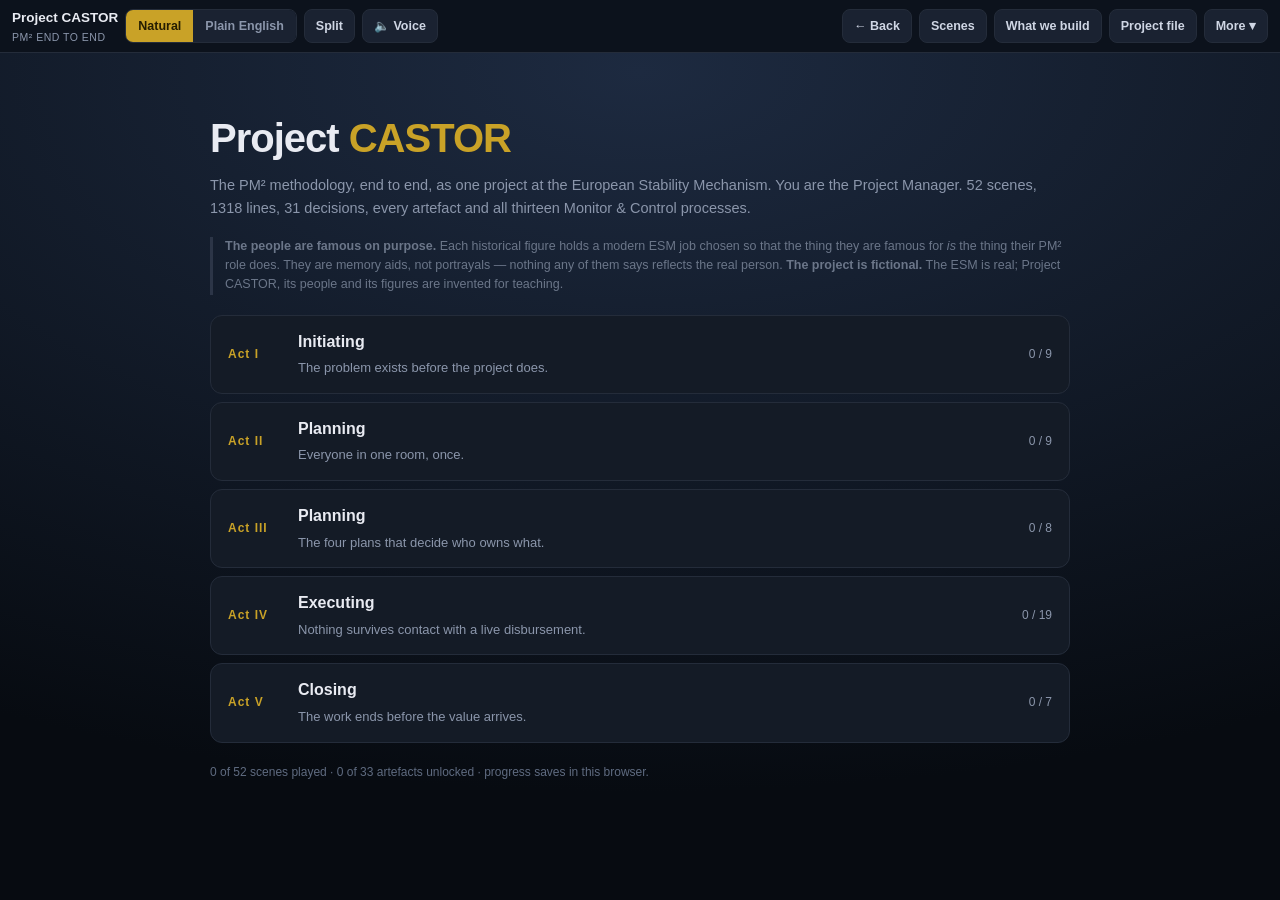
==== play/06_Project_CASTOR_EN.html @ a4027dda "PM² by playing it — two playable case studies, 33 artefacts, 550 questions, 8h of voice" ====
<!DOCTYPE html>
<html lang="en">
<head>
<meta charset="utf-8">
<meta name="viewport" content="width=device-width,initial-scale=1">
<title>Project CASTOR — PM² end to end</title>
<style>:root{--ink:#e9ebf2;--mut:#8b96ab;--line:#242c3a;--gold:#c9a227;--navy:#0c121c;--panel:#141b27;
--ok:#3fae76;--bad:#e0705f;--warn:#e0b44a;--blue:#5b8fc9}
*{box-sizing:border-box}
html,body{height:100%}
body{margin:0;background:#080c13;color:var(--ink);
font:16px/1.6 -apple-system,BlinkMacSystemFont,"Segoe UI",Inter,Helvetica,Arial,sans-serif;overflow:hidden}
button{font:inherit}
#app{height:100vh;display:flex;flex-direction:column}
.top{display:flex;align-items:center;gap:7px;padding:7px 12px;background:var(--navy);
border-bottom:1px solid var(--line);flex:0 0 auto;z-index:60;flex-wrap:nowrap;position:relative}
.top .ttl{font-size:13.5px;font-weight:700;min-width:0;flex:0 1 auto;overflow:hidden;white-space:nowrap;text-overflow:ellipsis}
.top .ttl span{display:block;font-size:10.5px;font-weight:400;color:var(--mut);letter-spacing:.5px;text-transform:uppercase;overflow:hidden;text-overflow:ellipsis}
.top .sp{flex:1}
.tbtn{background:#1a2231;border:1px solid var(--line);color:#cfd6e4;border-radius:8px;padding:6px 11px;
font-size:12.5px;font-weight:600;cursor:pointer;white-space:nowrap;flex:0 0 auto}
.tbtn:hover{background:#232d3f;border-color:#3a4557}
.tbtn.acc{background:var(--gold);border-color:var(--gold);color:#241d02}
.tbtn:disabled{opacity:.35;cursor:default}
.seg{display:flex;border:1px solid var(--line);border-radius:8px;overflow:hidden}
.seg button{background:#1a2231;border:0;color:var(--mut);padding:6px 12px;font-size:12.5px;font-weight:700;cursor:pointer}
.seg button.on{background:var(--gold);color:#241d02}
.prog{height:3px;background:#1a2231;flex:0 0 auto}
.prog i{display:block;height:100%;background:linear-gradient(90deg,#3a6ea5,var(--gold));transition:width .3s}
.stage{flex:1;position:relative;overflow:hidden;display:flex;align-items:flex-end;justify-content:center;
padding:52px 12px 26px;background:radial-gradient(125% 95% at 50% 4%,#22304a 0%,#131c2b 52%,#0a0f18 100%);cursor:pointer}
.stage::before{content:"";position:absolute;left:0;right:0;bottom:0;height:22%;
background:linear-gradient(180deg,rgba(120,150,200,.07),rgba(120,150,200,.02));border-top:1px solid rgba(160,190,235,.09)}
.slug{position:absolute;top:12px;left:0;right:0;text-align:center;pointer-events:none}
.slug b{background:rgba(8,12,19,.78);border:1px solid var(--line);border-radius:20px;padding:5px 15px;
font-size:12px;font-weight:600;color:#aeb8ca}
.slug em{display:block;margin-top:6px;font-style:normal;font-size:10.5px;color:#6b7689;letter-spacing:.6px;text-transform:uppercase}
.actors{position:relative;z-index:2;display:flex;align-items:flex-end;justify-content:center;gap:6px;flex-wrap:wrap;max-width:1240px}
.actor{width:126px;text-align:center;opacity:.4;filter:grayscale(.7) brightness(.62);
transition:.22s;cursor:pointer;transform:translateY(10px) scale(.9)}
.actor.on{opacity:1;filter:none;transform:translateY(-6px) scale(1)}
.actor svg{width:112px;height:auto;display:block;margin:0 auto}
.actor.on svg{filter:drop-shadow(0 6px 18px rgba(201,162,39,.24))}
.actor .nm{font-size:11.5px;color:#c2cbdb;margin-top:1px;line-height:1.25;text-shadow:0 1px 3px rgba(0,0,0,.85)}
.actor.on .nm{color:#fff;font-weight:700}
.actor .rl{font-size:9.5px;color:#8792a6;text-shadow:0 1px 3px rgba(0,0,0,.85)}
.dlg{flex:0 0 auto;background:linear-gradient(180deg,#131b28,#0b111a);border-top:2px solid var(--gold);
min-height:212px;max-height:64vh;overflow:auto;display:flex;flex-direction:column;cursor:pointer;
box-shadow:0 -18px 40px rgba(0,0,0,.5)}
.dwrap{max-width:1020px;margin:0 auto;width:100%;padding:15px 22px 16px;flex:1;display:flex;flex-direction:column}
.spk{font-size:12.5px;font-weight:800;letter-spacing:.6px;text-transform:uppercase;color:var(--gold);margin-bottom:6px}
.spk small{font-weight:500;letter-spacing:.3px;text-transform:none;color:#7b8699;margin-left:9px;font-size:11.5px}
.txt{font-size:17.5px;line-height:1.62;flex:1}
.txt.narr{color:#a9b3c4;font-style:italic;font-size:16.5px}
.txt.pl{font-size:18px;color:#dfe6f2}
.gl{border-bottom:1.5px dotted var(--warn);cursor:help;color:#f0dfa8}
.gl:hover{background:rgba(224,180,74,.14)}
.foot{display:flex;gap:8px;align-items:center;margin-top:10px;flex-wrap:wrap}
.refchip{background:#16233a;border:1px solid #2b3d5c;color:#9fc0e8;border-radius:20px;padding:3px 11px;
font-size:11.5px;cursor:pointer;font-weight:600}
.refchip:hover{background:#1c2c47;border-color:var(--blue)}
.refbox{border-left:3px solid var(--blue);background:#131c2b;border-radius:0 8px 8px 0;padding:9px 13px;
font-size:13.5px;color:#c3d4e8;margin-top:9px}
.refbox u{text-decoration:none;display:block;font-size:10.5px;text-transform:uppercase;letter-spacing:.7px;color:#6b8cb5;margin-bottom:3px;font-weight:700}
.hint{font-size:11px;color:#5f6b80;margin-left:auto;letter-spacing:.4px}
.choice{max-width:1020px;margin:0 auto;width:100%;padding:2px 22px 16px}
.choice p.q{margin:0 0 10px;font-size:12.5px;color:var(--warn);letter-spacing:.4px;text-transform:uppercase;font-weight:700}
.copt{display:block;width:100%;text-align:left;background:#1a2130;border:1px solid #2c3547;color:var(--ink);
border-radius:10px;padding:11px 15px;margin:7px 0;cursor:pointer;font-size:15px;line-height:1.45}
.copt:hover{background:#212a3c;border-color:var(--gold)}
.copt b{color:var(--gold);margin-right:9px}
.copt.good{border-color:var(--ok);background:#15291f}
.copt.bad{border-color:var(--bad);background:#2a1815}
.verdict{max-width:1020px;margin:0 auto;width:100%;padding:0 22px 16px}
.verdict .v{border-left:4px solid var(--gold);background:#181f2c;border-radius:0 10px 10px 0;padding:12px 16px;font-size:14.5px}
.verdict .v b{color:var(--gold)}
.verdict .v.ok{border-left-color:var(--ok)}.verdict .v.ok b{color:var(--ok)}
.verdict .v.no{border-left-color:var(--bad)}.verdict .v.no b{color:var(--bad)}
.note{border-left:4px solid var(--blue);background:#141d2b;border-radius:0 10px 10px 0;padding:13px 17px;font-size:14.5px;margin:12px 0}
.note u{text-decoration:none;display:block;font-size:10.5px;text-transform:uppercase;letter-spacing:.7px;color:#6b8cb5;margin-bottom:5px;font-weight:700}
.pillrow{display:flex;gap:6px;flex-wrap:wrap;margin-top:10px}
.pill{background:#1a2231;border:1px solid var(--line);border-radius:20px;padding:3px 11px;font-size:11.5px;color:#9fb3d4}
.ov{position:fixed;inset:0;background:rgba(4,7,12,.9);z-index:60;display:none;overflow:auto;padding:30px 16px}
.ov.on{display:block}
.sheet{max-width:1000px;margin:0 auto;background:#111823;border:1px solid var(--line);border-radius:14px;padding:24px 28px}
.sheet h2{margin:0 0 4px;font-size:20px}
.sheet h3{margin:22px 0 8px;font-size:13px;text-transform:uppercase;letter-spacing:.7px;color:var(--mut);border-bottom:1px solid var(--line);padding-bottom:6px}
.sheet .sub{color:var(--mut);font-size:13px;margin:0 0 16px}
.x{position:fixed;top:16px;right:20px;background:#1a2231;border:1px solid var(--line);color:#cfd6e4;
border-radius:8px;padding:7px 13px;cursor:pointer;font-size:13px;z-index:61}
.cardg{display:grid;grid-template-columns:repeat(auto-fill,minmax(228px,1fr));gap:11px}
.acard{background:#161d2a;border:1px solid var(--line);border-radius:11px;padding:12px 14px;cursor:pointer;text-align:left;color:inherit}
.acard:hover{border-color:var(--gold)}
.acard.lock{opacity:.28;cursor:default}
.acard b{display:block;font-size:13.5px}.acard span{font-size:11.5px;color:var(--mut)}
.acard .ar{margin-top:6px;font-size:11px;color:#8fa0bd}
.ccard{display:flex;gap:10px;align-items:center;background:#161d2a;border:1px solid var(--line);border-radius:11px;padding:9px 11px;cursor:pointer;text-align:left;color:inherit}
.ccard:hover{border-color:var(--gold)}
.ccard svg{width:52px;flex:0 0 auto}
.ccard b{display:block;font-size:13px}.ccard span{font-size:11px;color:var(--mut)}
.excerpt{border:1px solid var(--line);border-radius:10px;overflow:hidden;margin-top:14px;background:#0e141e}
.excerpt .eh{background:#1a2130;padding:9px 14px;font-size:12.5px;font-weight:700;border-bottom:1px solid var(--line)}
table{width:100%;border-collapse:collapse;font-size:13.5px}
td,th{padding:7px 12px;border-bottom:1px solid #1c2331;text-align:left;vertical-align:top}
th{background:#182031;color:var(--mut);font-size:11px;text-transform:uppercase;letter-spacing:.5px}
.excerpt td:first-child{color:#9fb3d4;font-weight:600;white-space:nowrap;width:1%}
tr.hdr td{background:#182031;color:var(--mut);font-size:11px;text-transform:uppercase;letter-spacing:.5px;font-weight:700;white-space:normal}
.who{display:flex;gap:18px;align-items:flex-start;margin-bottom:14px}
.who svg{width:120px;flex:0 0 auto}
.who h3{margin:0;font-size:20px;border:0;padding:0;text-transform:none;letter-spacing:0;color:var(--ink)}
.who .r{color:var(--gold);font-size:13.5px;font-weight:700;margin:2px 0}
.who .l{color:var(--mut);font-size:12.5px}
.stg{display:grid;grid-template-columns:repeat(auto-fit,minmax(215px,1fr));gap:10px;margin-top:6px}
.stg div{background:#161d2a;border:1px solid var(--line);border-radius:10px;padding:10px 13px;font-size:13.5px}
.stg u{text-decoration:none;display:block;font-size:10px;text-transform:uppercase;letter-spacing:.6px;color:var(--mut);margin-bottom:4px;font-weight:700}
.mapg h4{margin:20px 0 8px;font-size:12px;text-transform:uppercase;letter-spacing:.7px;color:var(--mut)}
.mrow{display:flex;align-items:center;gap:10px;padding:6px 0;border-bottom:1px solid #1a2130;font-size:14px}
.mrow i{width:9px;height:9px;border-radius:50%;background:#2c3547;flex:0 0 auto}
.mrow.done i{background:var(--ok)}.mrow.done{color:#cfe6da}
.mrow span{margin-left:auto;font-size:11.5px;color:var(--mut)}
.menu{position:absolute;inset:0;display:none;align-items:center;justify-content:center;z-index:50;
background:radial-gradient(110% 80% at 50% 8%,#1d2a40,#070b11);overflow:auto;padding:28px 16px}
.menu.on{display:flex}
.mbox{max-width:860px;width:100%}
.mbox h1{font-size:40px;margin:0 0 4px;letter-spacing:-1px}
.mbox h1 em{font-style:normal;color:var(--gold)}
.mbox .tag{color:var(--mut);font-size:14.5px;margin:0 0 6px}
.mbox .disc{font-size:12.5px;color:#6b7689;border-left:3px solid #2c3547;padding-left:12px;margin:16px 0 20px;line-height:1.55}
.actbtn{display:flex;align-items:center;gap:14px;width:100%;text-align:left;background:#141b26;
border:1px solid var(--line);border-radius:12px;padding:13px 17px;margin:8px 0;cursor:pointer;color:inherit}
.actbtn:hover{border-color:var(--gold);background:#1a2231}
.actbtn u{text-decoration:none;font-size:12px;font-weight:800;color:var(--gold);letter-spacing:1px;width:56px;flex:0 0 auto}
.actbtn b{display:block;font-size:16px}.actbtn span{font-size:13px;color:var(--mut)}
.actbtn .pc{margin-left:auto;font-size:12px;color:var(--mut);white-space:nowrap}
.toast{position:fixed;bottom:18px;left:50%;transform:translateX(-50%);background:var(--gold);color:#241d02;
padding:9px 20px;border-radius:24px;font-size:13.5px;font-weight:700;z-index:70;opacity:0;transition:.3s;pointer-events:none}
.toast.on{opacity:1}
.srch{width:100%;max-width:420px;font:inherit;padding:8px 12px;border:1px solid var(--line);border-radius:9px;background:#0e141e;color:var(--ink)}
.gitem{border-bottom:1px solid #1a2130;padding:9px 0}
.gitem b{color:#e6c86a;font-size:14.5px}
.gitem .cat{font-size:10.5px;text-transform:uppercase;letter-spacing:.6px;color:var(--mut);margin-left:8px}
.gitem p{margin:3px 0 0;font-size:14px}
.gitem .more{color:var(--mut);font-size:13px;margin-top:2px}
.exp h4{margin:18px 0 6px;font-size:15.5px;color:#dbe6f5}
.exp p{margin:6px 0;font-size:14.8px;line-height:1.65}
.exp .lede{color:var(--gold);font-size:15px;font-style:italic;margin-bottom:10px}
.stepn{display:flex;gap:12px;padding:8px 0;border-bottom:1px solid #1a2130;font-size:14.5px}
.stepn i{flex:0 0 26px;height:26px;border-radius:50%;background:#1d2a3f;color:#9fc0e8;font-style:normal;
font-size:12px;font-weight:700;display:flex;align-items:center;justify-content:center}
.stepn b{display:block;font-size:14px;color:#dbe6f5}
.jump{display:grid;grid-template-columns:repeat(auto-fill,minmax(250px,1fr));gap:7px}
.jump button{text-align:left;background:#161d2a;border:1px solid var(--line);color:inherit;border-radius:9px;padding:8px 11px;cursor:pointer;font-size:12.5px}
.jump button:hover{border-color:var(--gold)}
.jump button.done{border-left:3px solid var(--ok)}
.jump button.cur{background:#20293a;border-color:var(--gold)}
.jump button i{font-style:normal;color:var(--mut);font-size:11px;margin-right:6px}
@media(max-width:820px){.actor{width:82px}.actor svg{width:72px}.txt{font-size:15.5px}.mbox h1{font-size:29px}
 .top .ttl{min-width:0}.stage{padding:44px 8px 14px}}
/* ---- split view + artefact pane ---- */
#shell{flex:1;display:flex;min-height:0}
#main{flex:1;display:flex;flex-direction:column;min-height:0}
#artpane{width:0;flex:0 0 auto;overflow:hidden;background:#0d131d;transition:width .18s}
#app.split #artpane{width:min(46vw,600px);overflow:auto;border-left:1px solid var(--line)}
@media(max-width:900px){#app.split #shell{flex-direction:column}#app.split #artpane{width:100%;max-height:44vh;border-left:0;border-top:1px solid var(--line)}}
.apwrap{padding:16px 18px 40px}
.aphead{position:sticky;top:0;background:#0d131d;padding:2px 0 10px;border-bottom:1px solid var(--line);margin-bottom:12px;z-index:3}
.aphead b{display:block;font-size:15.5px}
.aphead span{font-size:11.5px;color:var(--mut)}
.apsec{margin-bottom:11px;border-left:3px solid #2b3d5c;padding-left:11px;border-radius:2px}
.apsec.meta2{border-left-color:#28303f;opacity:.6}
.apsec h5{margin:0 0 5px;font-size:12.5px;color:#cdd8e8}
.apchips{display:flex;flex-wrap:wrap;gap:4px}
.apchip{background:#141c28;border:1px solid #232d3d;border-radius:13px;padding:2px 9px;font-size:10.8px;color:#93a3bb}
.apft{width:100%;border-collapse:collapse;font-size:12.5px;margin-top:4px}
.apft td{padding:6px 9px;border-bottom:1px solid #1a2130;vertical-align:top}
.apft td.f{color:#9fb3d4;font-weight:600;width:32%}
.apft td.v{color:#c9d3e2}
.fhit{outline:2px solid var(--gold);outline-offset:3px;border-radius:6px;
 background:rgba(201,162,39,.13);animation:pulse .5s ease-out}
@keyframes pulse{from{background:rgba(201,162,39,.32)}to{background:rgba(201,162,39,.13)}}
.apnote{font-size:11.5px;color:var(--mut);margin:10px 0 6px;text-transform:uppercase;letter-spacing:.6px;font-weight:700}
#refs{margin-top:2px}
.refchip.open{background:var(--gold);border-color:var(--gold);color:#241d02}
/* ---- voice ---- */
.vrow{display:grid;grid-template-columns:150px 1fr 92px 92px 62px;gap:9px;align-items:center;
 padding:8px 0;border-bottom:1px solid #1a2130}
.vrow b{font-size:13px}
.vrow b span{display:block;font-weight:400;font-size:10.5px;color:var(--mut)}
.vrow select{width:100%;font:inherit;font-size:12.5px;padding:6px 8px;border:1px solid var(--line);
 border-radius:7px;background:#0e141e;color:var(--ink)}
.vrow input[type=range]{width:100%;accent-color:var(--gold)}
.vrow .lab{font-size:10px;color:var(--mut);text-transform:uppercase;letter-spacing:.5px}
.vhead{display:grid;grid-template-columns:150px 1fr 92px 92px 62px;gap:9px;padding:0 0 6px;
 font-size:10px;text-transform:uppercase;letter-spacing:.6px;color:var(--mut);font-weight:700;
 border-bottom:1px solid var(--line)}
.vtest{background:#1a2231;border:1px solid var(--line);color:#cfd6e4;border-radius:7px;
 padding:5px 9px;font-size:11.5px;cursor:pointer}
.vtest:hover{border-color:var(--gold)}
.vopts{display:flex;gap:16px;flex-wrap:wrap;align-items:center;margin:2px 0 18px}
.vopts label{display:flex;gap:7px;align-items:center;font-size:13.5px}
.vopts input[type=checkbox]{width:17px;height:17px;accent-color:var(--gold)}
.vopts .sl{display:flex;gap:8px;align-items:center;font-size:12.5px;color:var(--mut)}
.vopts .sl input{width:120px;accent-color:var(--gold)}
.spk.speaking::after{content:"";display:inline-block;width:7px;height:7px;border-radius:50%;
 background:var(--gold);margin-left:9px;animation:blip .7s infinite alternate;vertical-align:middle}
@keyframes blip{from{opacity:.25}to{opacity:1}}
#bVoiceTgl.on{background:var(--gold);border-color:var(--gold);color:#241d02}
.diag{background:#141d2b;border:1px solid var(--line);border-left:3px solid var(--blue);
 border-radius:0 9px 9px 0;padding:11px 14px;margin:0 0 14px;font-size:13.5px;line-height:1.7}
.diag b:first-child{display:block;font-size:10.5px;text-transform:uppercase;letter-spacing:.6px;
 color:#6b8cb5;margin-bottom:5px}
#bVoiceTgl.warnbadge{background:var(--warn);border-color:var(--warn);color:#2a2003}
.srcpick{display:grid;grid-template-columns:1fr 1fr;gap:10px}
.srcbtn{text-align:left;background:#141b26;border:2px solid var(--line);color:var(--ink);
 border-radius:11px;padding:12px 14px;cursor:pointer}
.srcbtn:hover{border-color:var(--gold)}
.srcbtn b{display:block;font-size:14.5px;margin-bottom:3px}
.srcbtn span{font-size:12px;color:var(--mut);line-height:1.45;display:block}
.srcbtn.on{border-color:var(--gold);background:#241f10}
.srcbtn.on b{color:var(--gold)}
@media(max-width:700px){.srcpick{grid-template-columns:1fr}}

/* ================= status strip ================= */
.strip{display:flex;align-items:center;gap:0;background:#0a1017;border-bottom:1px solid var(--line);
padding:0 12px;flex:0 0 auto;overflow-x:auto;font-size:11.5px;white-space:nowrap;scrollbar-width:none}
.strip::-webkit-scrollbar{display:none}
.strip b{display:inline-block;padding:5px 12px 5px 0;color:#93a3bb;font-weight:600}
.strip b u{text-decoration:none;color:#5d6b81;font-weight:700;letter-spacing:.6px;text-transform:uppercase;
font-size:9.5px;display:block;line-height:1.1;margin-bottom:1px}
.strip b i{font-style:normal;color:#dce4f0}
.strip .sd{width:1px;height:22px;background:#1d2634;margin-right:12px;flex:0 0 auto}
.strip .fbtn{margin-left:auto;background:#16233a;border:1px solid #2b3d5c;color:#9fc0e8;border-radius:7px;
padding:3px 10px;font-size:11.5px;font-weight:700;cursor:pointer;flex:0 0 auto}
.strip .fbtn:hover{background:#1c2c47}
.subttl{color:#7f8ca1;font-size:12px;padding:4px 14px 6px;background:#0a1017;border-bottom:1px solid var(--line);
line-height:1.45;flex:0 0 auto}
.subttl em{font-style:normal;color:#c9a227;font-weight:700}

/* ================= number chips ================= */
.nm{border-bottom:1.5px solid rgba(91,143,201,.55);cursor:pointer;color:#bcd6f5;
background:rgba(91,143,201,.10);border-radius:3px;padding:0 2px;margin:0 -1px}
.nm:hover{background:rgba(91,143,201,.26);color:#e6f0ff}
.nm::after{content:"?";font-size:.62em;vertical-align:super;color:#6f97c8;margin-left:1px;font-weight:700}
.numsheet .nk{display:flex;gap:12px;align-items:baseline;margin-bottom:10px;flex-wrap:wrap}
.numsheet .nv{font-size:26px;font-weight:800;color:var(--gold);letter-spacing:-.4px}
.numsheet .nt{font-size:11px;text-transform:uppercase;letter-spacing:.8px;color:#6b7c95;
border:1px solid #26324a;border-radius:20px;padding:2px 10px}
.numsheet .nq{color:#93a3bb;font-size:13px;margin:0 0 4px}
.numsheet .nq i{font-style:normal;color:#e6d79a}

/* ================= footer chips ================= */
.fchip{background:#131c2b;border:1px solid #26324a;color:#9db3d0;border-radius:20px;padding:3px 11px;
font-size:11.5px;font-weight:700;cursor:pointer;margin-right:6px}
.fchip:hover{background:#1b2740;border-color:var(--blue);color:#cfe0f6}
.fchip.on{background:var(--blue);border-color:var(--blue);color:#08111d}
.refbox{position:relative}
.refbox .rx{position:absolute;top:6px;right:8px;background:transparent;border:0;color:#5d6b81;
cursor:pointer;font-size:15px;line-height:1;padding:2px 5px;border-radius:5px}
.refbox .rx:hover{background:#1d2836;color:#cfd6e4}
.rtab{width:100%;border-collapse:collapse;margin-top:6px;font-size:12px}
.rtab th{background:#101928;color:#7f92ae;font-size:10.5px;letter-spacing:.4px;text-transform:none;
padding:4px 5px;border:1px solid #1d2634;font-weight:700}
.rtab td{padding:5px;border:1px solid #1d2634;text-align:center;font-weight:800;font-size:13.5px;color:#8b96ab}
.rtab td.R{background:rgba(63,174,118,.18);color:#7fd0a5}
.rtab td.A{background:rgba(201,162,39,.20);color:#e6c85e}
.rtab td.S{color:#9db3d0}.rtab td.C{color:#a99ad0}.rtab td.I{color:#6b7686}
.rleg{display:flex;flex-wrap:wrap;gap:5px;margin-top:7px}
.rleg span{font-size:10.5px;color:#8b96ab;background:#111a28;border:1px solid #1d2634;border-radius:12px;padding:2px 8px}
.rleg span b{color:#cfd6e4}

/* ================= split pane tabs ================= */
.aptabs{position:sticky;top:0;z-index:5;display:flex;gap:5px;padding:8px 12px;background:#0b1119;
border-bottom:1px solid var(--line)}
.aptabs button{flex:1;background:#141c28;border:1px solid #212b3b;color:#8b96ab;border-radius:7px;
padding:5px 6px;font-size:11.5px;font-weight:700;cursor:pointer;white-space:nowrap;overflow:hidden;text-overflow:ellipsis}
.aptabs button.on{background:#1d2c46;border-color:var(--blue);color:#cfe0f6}
.aptabs button:disabled{opacity:.33;cursor:default}
.appick{display:flex;flex-wrap:wrap;gap:5px;padding:8px 12px 2px}
.appick button{background:#131b27;border:1px solid #202a39;color:#93a3bb;border-radius:14px;
padding:3px 10px;font-size:11px;font-weight:600;cursor:pointer}
.appick button.on{background:var(--gold);border-color:var(--gold);color:#241d02}

/* ================= props ================= */
.pw{padding:12px 14px 34px}
.ph{margin:0 0 2px;font-size:16px;font-weight:800;color:#e9ebf2}
.psub{margin:0 0 12px;font-size:12px;color:#7f8ca1;line-height:1.45}
.paper{background:#f4f1e8;color:#1a1c22;border-radius:5px;padding:14px 16px;box-shadow:0 6px 20px rgba(0,0,0,.45);
font:13.5px/1.55 "Iowan Old Style",Georgia,serif}
.paper .phd{font-weight:800;font-size:13px;border-bottom:1.5px solid #b9b2a0;padding-bottom:6px;margin-bottom:9px;
letter-spacing:.3px;display:flex;justify-content:space-between;gap:10px;align-items:baseline}
.paper .phd em{font-style:normal;font-size:10.5px;color:#6d685c;font-weight:600;text-transform:uppercase;letter-spacing:.6px}
.pli{display:flex;gap:9px;padding:5px 6px;border-radius:4px;align-items:flex-start}
.pli i{font-style:normal;font-weight:800;color:#8a7f63;min-width:19px;text-align:right;flex:0 0 auto;font-size:12.5px}
.pli .pt{flex:1}
.pli .pd{display:block;font-size:11.5px;color:#59544a;font-family:-apple-system,BlinkMacSystemFont,"Segoe UI",sans-serif;
line-height:1.4;margin-top:2px}
.pli.hi{background:#fdf0b8;box-shadow:0 0 0 2px #c9a227}
.pli.hi i{color:#8a6d0a}
.pli.warn{background:#f7e6e0}
.pli.warn i{color:#a4573f}
.pli.hand{font-family:"Bradley Hand","Segoe Script",cursive;color:#33507a}
.pstamp{position:absolute;top:10px;right:12px;border:2.5px solid #4a7d55;color:#4a7d55;border-radius:5px;
padding:3px 10px;font-size:11px;font-weight:800;letter-spacing:1.2px;transform:rotate(-7deg);opacity:.82}
.pdoc{position:relative}
.pdoc .pfl{display:flex;gap:10px;padding:3px 0;border-bottom:1px dotted #cbc4b2;font-size:12.5px}
.pdoc .pfl b{min-width:34%;color:#4a463c;font-weight:700}
.pdoc .pbody h6{margin:11px 0 3px;font-size:12.5px;font-weight:800;color:#2b2d34}
.pdoc .pbody p{margin:0 0 6px;font-size:12.5px;color:#3b3d45}
.psign{display:flex;gap:10px;flex-wrap:wrap;margin-top:14px;padding-top:10px;border-top:1.5px solid #b9b2a0}
.psign div{flex:1;min-width:120px;border-bottom:1px solid #4a463c;padding-bottom:2px}
.psign u{text-decoration:none;display:block;font-size:9.5px;text-transform:uppercase;letter-spacing:.6px;color:#6d685c;font-weight:700}
.psign b{font-family:"Bradley Hand","Segoe Script",cursive;font-size:16px;color:#1e3a5f;font-weight:400}
.psign em{font-style:normal;display:block;font-size:10px;color:#6d685c}

/* spreadsheet */
.xl{background:#fbfbfa;color:#1a1c22;border-radius:5px;overflow:hidden;box-shadow:0 6px 20px rgba(0,0,0,.45);
font:12px/1.4 -apple-system,BlinkMacSystemFont,"Segoe UI",sans-serif}
.xl .xlh{background:#1e6c41;color:#fff;font-size:11.5px;font-weight:700;padding:6px 10px;
overflow:hidden;text-overflow:ellipsis;white-space:nowrap}
.xl table{width:100%;border-collapse:collapse}
.xl th{background:#eceff1;color:#4a5058;font-weight:700;font-size:10.5px;padding:4px 6px;
border:1px solid #d3d8dd;text-align:left;white-space:nowrap}
.xl td{padding:4px 6px;border:1px solid #e2e6ea;color:#22252b;font-size:11.5px;vertical-align:top}
.xl tr:nth-child(even) td{background:#f6f8f9}
.xltabs{display:flex;gap:2px;background:#e3e7ea;padding:4px 5px 0;overflow-x:auto;border-top:1px solid #cfd5da}
.xltabs button{background:#cfd6dc;border:1px solid #b9c1c8;border-bottom:0;color:#3d434a;font-size:10.5px;
font-weight:700;padding:3px 9px;border-radius:4px 4px 0 0;cursor:pointer;white-space:nowrap}
.xltabs button.on{background:#fff;color:#1e6c41;box-shadow:0 -2px 0 #1e6c41 inset}
.xltabs button.hi{background:#fdf0b8;color:#8a6d0a;box-shadow:0 0 0 2px #c9a227}
.xlx{background:#f0eee6;border-top:1px solid #d8d3c6;padding:5px 9px;font:11px/1.5 ui-monospace,Menlo,monospace;color:#5a5346}
.xlx b{color:#8a4b2a}

/* grid */
.gwrap{overflow-x:auto}
.gtab{border-collapse:collapse;margin-top:4px}
.gtab th{background:#101928;color:#7f92ae;font-size:10px;padding:5px 6px;border:1px solid #1d2634;
font-weight:700;white-space:nowrap}
.gtab th.yh{text-align:right}
.gtab td{border:1px solid #1d2634;min-width:74px;height:46px;vertical-align:middle;padding:3px;
background:#0e1520;text-align:center}
.gcell{display:inline-block;border-radius:6px;padding:3px 8px;font-size:11.5px;font-weight:800;cursor:help}
.gcell.warn{background:rgba(224,180,74,.22);color:#e6c85e;border:1px solid rgba(224,180,74,.5)}
.gcell.hi{background:var(--gold);color:#241d02}
.gcell.ok{background:rgba(63,174,118,.2);color:#7fd0a5;border:1px solid rgba(63,174,118,.45)}
.gcell.new{background:rgba(91,143,201,.22);color:#bcd6f5;border:1px solid rgba(91,143,201,.5)}
.gband{display:flex;flex-wrap:wrap;gap:6px;margin-top:9px}
.gband span{font-size:11px;padding:3px 10px;border-radius:14px;border:1px solid #26324a;color:#93a3bb}
.gband span.ok{border-color:rgba(63,174,118,.5);color:#7fd0a5}
.gband span.warn{border-color:rgba(224,180,74,.5);color:#e6c85e}
.gband span.bad{border-color:rgba(224,112,95,.55);color:#e8907f}

/* chart */
.chw{background:#0d1420;border:1px solid #1d2634;border-radius:8px;padding:12px 12px 8px;margin-top:4px}
.chw svg{width:100%;height:auto;display:block}
.chleg{display:flex;flex-wrap:wrap;gap:11px;margin-top:8px;font-size:11px;color:#93a3bb}
.chleg i{display:inline-block;width:16px;height:3px;border-radius:2px;margin-right:5px;vertical-align:middle}

/* board */
.bd{display:flex;gap:9px;overflow-x:auto;padding-bottom:6px;margin-top:4px}
.bdc{flex:0 0 auto;width:186px;background:#0e1520;border:1px solid #1d2634;border-radius:9px;padding:8px}
.bdc>h6{margin:0 0 7px;font-size:10.5px;text-transform:uppercase;letter-spacing:.7px;color:#7f92ae;font-weight:800}
.card{background:#fdf6c9;color:#2c2a1c;border-radius:5px;padding:7px 8px;margin-bottom:6px;
box-shadow:0 2px 6px rgba(0,0,0,.4);font-size:11.5px;line-height:1.35;transform:rotate(-.5deg)}
.card:nth-child(even){transform:rotate(.6deg);background:#e8f3d0}
.card b{display:block;font-size:11.8px;font-weight:800;margin-bottom:2px}
.card em{font-style:normal;font-size:10.5px;color:#5d5a44;display:block;margin-top:3px}
.card.hi{box-shadow:0 0 0 2.5px #c9a227,0 2px 6px rgba(0,0,0,.4)}
.card.warn{background:#f6d9cf}
.card.ok{background:#cfe9d6}

/* ================= solution diagrams ================= */
.dg{margin-top:4px}
.band{border:1px solid #1d2634;border-radius:10px;background:#0e1520;padding:9px 10px;margin-bottom:0}
.band>h6{margin:0 0 7px;font-size:10.5px;text-transform:uppercase;letter-spacing:.8px;color:#7f92ae;font-weight:800}
.bnodes{display:flex;flex-wrap:wrap;gap:7px}
.nd{flex:1 1 154px;min-width:140px;background:#131c2b;border:1px solid #26324a;border-radius:8px;
padding:7px 9px;font-size:12px;line-height:1.38;position:relative}
.nd b{display:block;font-size:12.2px;color:#dfe6f2;margin-bottom:2px;padding-right:40px}
.nd span{color:#8b96ab;font-size:11.3px;display:block}
.nd em{position:absolute;top:6px;right:7px;font-style:normal;font-size:8.8px;letter-spacing:.6px;
text-transform:uppercase;color:#5d6b81;background:#0d1420;border:1px solid #202a39;border-radius:9px;padding:1px 6px}
.nd.esm{border-color:rgba(91,143,201,.55);background:rgba(91,143,201,.08)}
.nd.vendor{border-color:rgba(201,162,39,.5);background:rgba(201,162,39,.07)}
.nd.ext{border-color:#2b3242;background:#10141c}
.nd.data{border-color:rgba(140,120,200,.5);background:rgba(140,120,200,.07)}
.nd.warn{border-color:rgba(224,112,95,.55);background:rgba(224,112,95,.08)}
.nd.new{border-color:rgba(63,174,118,.55);background:rgba(63,174,118,.08)}
.nd.hit{outline:2px solid var(--gold);outline-offset:3px}
.arw{text-align:center;color:#33415a;font-size:15px;line-height:1;padding:3px 0}
.legend{display:flex;flex-wrap:wrap;gap:8px;margin:9px 0 11px}
.legend span{font-size:10.8px;color:#93a3bb;display:flex;align-items:center;gap:5px}
.legend i{width:13px;height:13px;border-radius:3px;display:inline-block;border:1px solid #2b3242;
background:#131c2b;flex:0 0 auto}
.legend i.esm{border-color:rgba(91,143,201,.75);background:rgba(91,143,201,.28)}
.legend i.vendor{border-color:rgba(201,162,39,.75);background:rgba(201,162,39,.26)}
.legend i.ext{border-color:#3a4356;background:#10141c}
.legend i.data{border-color:rgba(140,120,200,.75);background:rgba(140,120,200,.26)}
.legend i.warn{border-color:rgba(224,112,95,.75);background:rgba(224,112,95,.26)}
.legend i.new{border-color:rgba(63,174,118,.75);background:rgba(63,174,118,.26)}
.lane{display:flex;gap:8px;align-items:stretch;margin-bottom:8px}
.lanel{flex:0 0 108px;font-size:10.5px;font-weight:800;color:#7f92ae;text-transform:uppercase;letter-spacing:.6px;
display:flex;align-items:center;border-right:2px solid #1d2634;padding-right:8px;line-height:1.3}
.lanes{flex:1;display:flex;gap:6px;overflow-x:auto;padding-bottom:3px;align-items:stretch}
.stp{flex:0 0 auto;width:158px;background:#131c2b;border:1px solid #26324a;border-radius:8px;padding:7px 9px;
font-size:11.5px;line-height:1.35;position:relative}
.stp b{display:block;font-size:11.8px;color:#dfe6f2;margin-bottom:2px;overflow-wrap:anywhere}
.stp span{color:#8b96ab;font-size:11px;display:block}
.stp u{text-decoration:none;display:block;font-size:9.5px;color:#c9a227;font-weight:700;margin-top:4px;letter-spacing:.4px}
.stp.warn{border-color:rgba(224,112,95,.55);background:rgba(224,112,95,.08)}
.stp.new{border-color:rgba(63,174,118,.55);background:rgba(63,174,118,.08)}
.stp.esm{border-color:rgba(91,143,201,.5)}
.stp.vendor{border-color:rgba(201,162,39,.45)}
.stp.hit{outline:2px solid var(--gold);outline-offset:3px}
.stpa{flex:0 0 auto;align-self:center;color:#33415a;font-size:14px}
.sq{margin-top:4px;overflow-x:auto}
.sqt{border-collapse:collapse;min-width:100%}
.sqt th{font-size:10.5px;color:#9db3d0;background:#101928;border:1px solid #1d2634;padding:6px 8px;font-weight:800;white-space:nowrap}
.sqt td{border:1px solid #1a2130;padding:6px 8px;font-size:11.5px;vertical-align:top;color:#c3cddd}
.sqt td.n{width:26px;text-align:center;color:#5d6b81;font-weight:800}
.sqt td .ff{color:#9db3d0;font-weight:700;font-size:11px;white-space:nowrap}
.sqt td .dd{color:#8b96ab;font-size:11px;display:block;margin-top:2px}
.sqt tr.new td{background:rgba(63,174,118,.07)}
.sqt tr.warn td{background:rgba(224,112,95,.07)}
.ent{background:#131c2b;border:1px solid #26324a;border-radius:9px;padding:9px 10px;margin-bottom:7px}
.ent>b{display:block;font-size:12.5px;color:#dfe6f2;margin-bottom:2px}
.ent>span{color:#8b96ab;font-size:11.5px;display:block;margin-bottom:6px}
.efl{display:flex;gap:8px;font-size:11px;padding:2px 0;border-top:1px solid #1a2130}
.efl b{color:#9db3d0;min-width:38%;font-weight:600}
.efl i{font-style:normal;color:#8b96ab;font-family:ui-monospace,Menlo,monospace;font-size:10.5px}
.rel{font-size:11.5px;color:#93a3bb;padding:4px 0;border-bottom:1px solid #1a2130}
.rel b{color:#cfd6e4}
.tl{margin-top:4px}
.tlr{display:flex;gap:9px;margin-bottom:7px;align-items:stretch}
.tlw{flex:0 0 104px;font-size:10.5px;color:#7f92ae;font-weight:800;display:flex;flex-direction:column;
justify-content:center;border-right:2px solid #1d2634;padding-right:8px}
.tlw em{font-style:normal;color:#5d6b81;font-weight:600;font-size:10px}
.tlb{flex:1;background:#131c2b;border:1px solid #26324a;border-radius:8px;padding:7px 10px}
.tlb.vendor{border-color:rgba(201,162,39,.45)}.tlb.esm{border-color:rgba(91,143,201,.5)}
.tlb.new{border-color:rgba(63,174,118,.5)}.tlb.warn{border-color:rgba(224,112,95,.5)}
.tlb b{display:block;font-size:12.2px;color:#dfe6f2}
.tlb span{color:#8b96ab;font-size:11.3px;display:block;margin:2px 0 4px}
.tlb .chips{display:flex;flex-wrap:wrap;gap:4px}
.tlb .chips i{font-style:normal;font-size:10.5px;background:#0f1724;border:1px solid #202a39;
border-radius:11px;padding:1px 8px;color:#93a3bb}
.tlm{display:flex;gap:9px;align-items:baseline;padding:5px 0 5px 112px;font-size:11.5px;color:#c9a227;font-weight:700}
.tlm span{color:#8b96ab;font-weight:400}
.mx{width:100%;border-collapse:collapse;margin-top:4px;font-size:12px}
.mx th{background:#101928;color:#9db3d0;font-size:10.5px;text-transform:uppercase;letter-spacing:.5px;
padding:6px 8px;border:1px solid #1d2634;text-align:left;font-weight:800}
.mx td{border:1px solid #1a2130;padding:7px 8px;vertical-align:top;color:#c3cddd;line-height:1.4}
.mx td.k{color:#9db3d0;font-weight:700;width:23%}
.mx td.b{background:rgba(224,112,95,.07)}
.mx td.a{background:rgba(63,174,118,.08)}
/* wireframe */
.wf{background:#f6f7f9;color:#1a1c22;border-radius:7px;overflow:hidden;box-shadow:0 8px 26px rgba(0,0,0,.5);
font:12px/1.45 -apple-system,BlinkMacSystemFont,"Segoe UI",sans-serif;margin-top:4px}
.wf .wfb{background:#22314a;color:#dfe6f2;padding:7px 11px;font-size:11.5px;font-weight:700;
display:flex;align-items:center;gap:8px}
.wf .wfb i{width:9px;height:9px;border-radius:50%;background:#e0705f;flex:0 0 auto}
.wf .wfn{display:flex;gap:2px;background:#2c3d5c;padding:0 8px;overflow-x:auto}
.wf .wfn span{color:#a9bdd8;font-size:11px;font-weight:600;padding:6px 10px;white-space:nowrap;border-bottom:2px solid transparent}
.wf .wfn span.on{color:#fff;border-bottom-color:#c9a227;background:rgba(255,255,255,.05)}
.wf .wfc{display:flex;gap:0;align-items:stretch}
.wf .wfs{flex:0 0 132px;min-width:0;background:#eceff3;border-right:1px solid #dadfe6;padding:9px}
.wf .wfs h6{margin:0 0 3px;font-size:9.5px;text-transform:uppercase;letter-spacing:.6px;color:#6b7280;font-weight:800}
.wf .wfs p{margin:0 0 9px;font-size:10.8px;color:#4b5563;line-height:1.35}
.wf .wfm{flex:1;min-width:0;padding:9px;overflow-x:auto}
.wf table{width:100%;border-collapse:collapse}
.wf th{background:#e6eaef;color:#3f4753;font-size:10px;text-transform:uppercase;letter-spacing:.4px;
padding:5px 7px;border-bottom:1.5px solid #cfd6de;text-align:left;white-space:nowrap}
.wf td{padding:5px 7px;border-bottom:1px solid #e6eaef;font-size:11.3px;color:#22252b;white-space:nowrap}
.wf tr:hover td{background:#f0f4f8}
.wfcall{margin-top:9px;display:flex;flex-direction:column;gap:5px}
.wfcall div{display:flex;gap:8px;font-size:11.3px;color:#93a3bb;line-height:1.4}
.wfcall b{flex:0 0 auto;width:19px;height:19px;border-radius:50%;background:var(--gold);color:#241d02;
font-size:11px;font-weight:800;display:flex;align-items:center;justify-content:center}
.dnote{border-left:3px solid #2b3d5c;background:#111926;border-radius:0 8px 8px 0;padding:8px 12px;margin-top:9px}
.dnote u{text-decoration:none;display:block;font-size:10px;text-transform:uppercase;letter-spacing:.7px;
color:#6b8cb5;font-weight:800;margin-bottom:3px}
.dnote p{margin:0;font-size:12.3px;color:#c3cddd;line-height:1.5}
/* facts panel */
.fgrid{display:grid;grid-template-columns:repeat(auto-fit,minmax(196px,1fr));gap:9px;margin:4px 0 16px}
.fcard{background:#111926;border:1px solid #212b3b;border-radius:9px;padding:9px 11px}
.fcard u{text-decoration:none;display:block;font-size:9.8px;text-transform:uppercase;letter-spacing:.7px;
color:#6b7c95;font-weight:800;margin-bottom:2px}
.fcard b{display:block;font-size:19px;color:var(--gold);font-weight:800;letter-spacing:-.3px;line-height:1.2}
.fcard span{display:block;font-size:11.5px;color:#8b96ab;margin-top:4px;line-height:1.4}
.ftl{border-left:2px solid #1d2634;margin:4px 0 14px;padding-left:0}
.ftl div{position:relative;padding:6px 0 6px 20px;font-size:12.5px;color:#c3cddd}
.ftl div::before{content:"";position:absolute;left:-5px;top:12px;width:8px;height:8px;border-radius:50%;
background:#2b3d5c;border:2px solid #0c121c}
.ftl div.gate::before{background:var(--gold)}
.ftl div b{color:#dfe6f2;display:inline-block;min-width:150px;font-weight:700}
.ftl div.gate b{color:var(--gold)}

/* ================= easy close ================= */
.x{width:auto!important;height:auto!important;padding:8px 15px!important;font-size:13.5px!important;
font-weight:700!important;border-radius:9px!important;box-shadow:0 6px 20px rgba(0,0,0,.55);z-index:70}
.x::before{content:"\2715  ";font-weight:400}
.x:hover{background:var(--gold)!important;border-color:var(--gold)!important;color:#241d02!important}
.ovhint{position:fixed;top:60px;right:20px;z-index:65;font-size:11px;color:#6b7686;
background:rgba(10,15,23,.85);border:1px solid var(--line);border-radius:7px;padding:4px 9px;pointer-events:none}
.sheet .closerow{display:flex;justify-content:center;margin-top:22px;padding-top:16px;border-top:1px solid #1c2431}
.sheet .closerow button{background:#1a2231;border:1px solid var(--line);color:#cfd6e4;border-radius:9px;
padding:8px 22px;font-size:13px;font-weight:700;cursor:pointer}
.sheet .closerow button:hover{background:var(--gold);border-color:var(--gold);color:#241d02}
@media(max-width:700px){.ovhint{display:none}}

.pli.now{background:#fdf0b8;box-shadow:0 0 0 3px #c9a227;position:relative}
.pli.now::before{content:"";position:absolute;left:-13px;top:50%;transform:translateY(-50%);
border:6px solid transparent;border-left-color:#c9a227}
.card.now{box-shadow:0 0 0 3px #c9a227,0 2px 6px rgba(0,0,0,.4);transform:rotate(0) scale(1.03)}
.gcell.now{background:var(--gold)!important;color:#241d02!important;box-shadow:0 0 0 3px rgba(201,162,39,.35)}
.xltabs button.now{background:#fff;color:#8a6d0a;box-shadow:0 0 0 3px #c9a227}
.pnow{background:#fdf0b8;box-shadow:0 0 0 7px #fdf0b8;border-radius:3px}
.pli.hi:not(.now){background:#f7f0d6;box-shadow:0 0 0 1.5px #d8c07a}

/* ================= fit: one-row top bar with an overflow menu ================= */
.moremenu{position:absolute;top:100%;right:10px;margin-top:6px;background:#111927;
border:1px solid var(--line);border-radius:11px;padding:7px;display:none;flex-direction:column;gap:5px;
box-shadow:0 14px 40px rgba(0,0,0,.6);z-index:70;min-width:180px}
.moremenu.on{display:flex}
.moremenu .tbtn{width:100%;text-align:left}
@media(max-width:1180px){.hideSm{display:none}}
@media(max-width:820px){.top .ttl span{display:none}.seg button{padding:6px 9px;font-size:12px}}
@media(max-width:640px){.top .ttl{display:none}}

/* strip: never clip the milestone, drop the least useful field first */
.strip{flex-wrap:nowrap}
.strip b{flex:0 0 auto}
.strip b.wide{flex:0 1 auto;min-width:0;overflow:hidden}
.strip b.wide i{display:block;overflow:hidden;text-overflow:ellipsis;white-space:nowrap}
@media(max-width:1100px){.strip .s-where{display:none}.strip .s-where+.sd{display:none}}
@media(max-width:860px){.strip .s-budget{display:none}.strip .s-budget+.sd{display:none}}

/* stage: the location slug is in the flow, so actors can never sit on top of it */
.stage{padding:8px 12px 20px;flex-direction:column;align-items:center;justify-content:flex-end;gap:6px}
.slug{position:static;flex:0 0 auto;order:-1;margin-bottom:auto;padding-top:4px}
.actors{gap:4px;align-items:flex-end}
.actor{width:clamp(74px,9vw,126px);transform:translateY(6px) scale(.92)}
.actor svg{width:100%;height:auto}
.actor .nm{font-size:clamp(9.5px,.86vw,11.5px)}
.actor .rl{font-size:clamp(8px,.72vw,9.5px)}
@media(max-height:820px){.actor{width:clamp(68px,8vw,104px)}}
@media(max-height:680px){.actor{width:clamp(60px,7vw,86px)}.slug em{display:none}}
@media(max-height:560px){.stage{padding-bottom:10px}.actor .rl{display:none}}
.dlg{min-height:0}
@media(max-height:760px){.dlg{min-height:180px}.txt{font-size:16.5px}}
@media(max-height:620px){.dlg{min-height:150px}.txt{font-size:15.5px}.dwrap{padding:11px 18px 12px}}

/* the split pane must be allowed to take its share — #main has to be shrinkable */
#main{min-width:0;flex:1 1 auto;display:flex;flex-direction:column;min-height:0}
#app.split #artpane{width:clamp(340px,44vw,620px);flex:0 0 auto}
#app{overflow-x:hidden}
.aptabs button{min-width:0}

/* ================= portraits: photograph over drawing ================= */
.face{position:relative;display:inline-block;vertical-align:bottom}
.face svg{display:block;width:100%;height:auto}
.face .ph{position:absolute;left:0;top:0;width:100%;aspect-ratio:1/1;height:auto;object-fit:cover;
object-position:50% 30%;border-radius:10px;opacity:0;transition:opacity .25s;
box-shadow:0 4px 14px rgba(0,0,0,.45)}
.face.hasph .ph{opacity:1}
.face.hasph svg{visibility:hidden}
.actor.on .face.hasph .ph{box-shadow:0 6px 20px rgba(201,162,39,.35);outline:2px solid rgba(201,162,39,.55)}
.who .face.hasph .ph{border-radius:12px}
.ccard .face.hasph .ph{border-radius:8px}
</style>
</head>
<body>
<div id="app">
  <div class="top">
    <div class="ttl" id="topTitle">Project CASTOR<span>PM&sup2; end to end</span></div>
    <div class="seg"><button id="segN" class="on">Natural</button><button id="segP">Plain English</button></div>
    <button class="tbtn" id="bSplit">Split</button>
    <button class="tbtn" id="bVoiceTgl">&#128264; Voice</button>
    <div class="sp"></div>
    <button class="tbtn" id="bBack">&larr; Back</button>
    <button class="tbtn" id="bJump">Scenes</button>
    <button class="tbtn hideSm" id="bSol">What we build</button>
    <button class="tbtn hideSm" id="bFacts">Project file</button>
    <button class="tbtn" id="bMore">More &#9662;</button>
    <div class="moremenu" id="moreMenu">
      <button class="tbtn" id="bVoice">Cast voices</button>
      <button class="tbtn" id="bSol2">What we build</button>
      <button class="tbtn" id="bFacts2">Project file</button>
      <button class="tbtn" id="bBg">Background</button>
      <button class="tbtn" id="bMap">Coverage</button>
      <button class="tbtn" id="bCast">Cast</button>
      <button class="tbtn" id="bArt">Artefacts <span id="artN">0</span></button>
      <button class="tbtn" id="bPhoto">Portraits</button>
      <button class="tbtn" id="bMenu">Acts</button>
    </div>
  </div>
  <div class="prog"><i id="progBar" style="width:0"></i></div>
  <div class="strip" id="strip"></div>
  <div class="subttl" id="subttl" style="display:none"></div>
  <div id="shell">
    <div id="main">
      <div class="stage" id="stage"><div class="slug" id="slug"></div><div class="actors" id="actors"></div></div>
      <div class="dlg" id="dlg">
        <div class="dwrap">
          <div class="spk" id="spk"></div><div class="txt" id="txt"></div>
          <div class="foot" id="foot"></div><div id="refs"></div>
        </div>
        <div id="extra"></div>
      </div>
    </div>
    <div id="artpane"><div class="aptabs" id="aptabs"></div><div id="apbody"></div></div>
  </div>
  <div class="menu" id="menu"></div>
</div>
<div class="ov" id="ov"><button class="x" id="ovx">Close</button><div id="ovBody"></div></div>
<div class="toast" id="toast"></div>
<script>
const VTAG="castor";
const VIDX={"castor:s01:0": ["castor_act1", 0.0, 8.28], "castor:s01:1": ["castor_act1", 8.48, 6.36], "castor:s01:2": ["castor_act1", 15.04, 5.28], "castor:s01:3": ["castor_act1", 20.52, 1.4], "castor:s01:4": ["castor_act1", 22.12, 1.66], "castor:s01:5": ["castor_act1", 23.98, 4.52], "castor:s01:6": ["castor_act1", 28.7, 4.0], "castor:s01:7": ["castor_act1", 32.9, 5.6], "castor:s01:8": ["castor_act1", 38.7, 1.28], "castor:s01:9": ["castor_act1", 40.18, 7.76], "castor:s01:10": ["castor_act1", 48.14, 1.28], "castor:s01:11": ["castor_act1", 49.62, 4.1], "castor:s01:12": ["castor_act1", 53.92, 3.68], "castor:s01:13": ["castor_act1", 57.8, 1.4], "castor:s01:14": ["castor_act1", 59.4, 7.24], "castor:s01:15": ["castor_act1", 66.84, 9.06], "castor:s01:16": ["castor_act1", 76.1, 2.04], "castor:s01:17": ["castor_act1", 78.34, 4.26], "castor:s01:18": ["castor_act1", 82.8, 5.02], "castor:s01:19": ["castor_act1", 88.02, 4.88], "castor:s01:20": ["castor_act1", 93.1, 7.94], "castor:s01:21": ["castor_act1", 101.24, 1.1], "castor:s01:22": ["castor_act1", 102.54, 1.88], "castor:s01:23": ["castor_act1", 104.62, 7.04], "castor:s01:24": ["castor_act1", 111.86, 5.1], "castor:s01:25": ["castor_act1", 117.16, 8.24], "castor:s02:0": ["castor_act1", 125.6, 11.08], "castor:s02:1": ["castor_act1", 136.88, 2.94], "castor:s02:2": ["castor_act1", 140.02, 8.46], "castor:s02:3": ["castor_act1", 148.68, 1.32], "castor:s02:4": ["castor_act1", 150.2, 3.22], "castor:s02:5": ["castor_act1", 153.62, 0.54], "castor:s02:6": ["castor_act1", 154.36, 0.4], "castor:s02:7": ["castor_act1", 154.96, 4.88], "castor:s02:8": ["castor_act1", 160.04, 1.24], "castor:s02:9": ["castor_act1", 161.48, 2.1], "castor:s02:10": ["castor_act1", 163.78, 4.4], "castor:s02:11": ["castor_act1", 168.38, 3.82], "castor:s02:12": ["castor_act1", 172.4, 11.56], "castor:s02:13": ["castor_act1", 184.16, 0.46], "castor:s02:14": ["castor_act1", 184.82, 2.04], "castor:s02:15": ["castor_act1", 187.06, 0.6], "castor:s02:16": ["castor_act1", 187.86, 10.42], "castor:s02:17": ["castor_act1", 198.48, 2.06], "castor:s02:18": ["castor_act1", 200.74, 12.36], "castor:s02:19": ["castor_act1", 213.3, 1.62], "castor:s02:20": ["castor_act1", 215.12, 0.66], "castor:s02:21": ["castor_act1", 215.98, 3.18], "castor:s02:22": ["castor_act1", 219.36, 5.54], "castor:s02:23": ["castor_act1", 225.1, 6.12], "castor:s02:24": ["castor_act1", 231.42, 6.66], "castor:s02:25": ["castor_act1", 238.28, 2.82], "castor:s02:c0": ["castor_act1", 241.3, 4.52], "castor:s02:c1": ["castor_act1", 246.02, 5.1], "castor:s02:c2": ["castor_act1", 251.32, 7.02], "castor:s02:c3": ["castor_act1", 258.54, 4.58], "castor:s03:0": ["castor_act1", 263.32, 7.52], "castor:s03:1": ["castor_act1", 271.04, 3.62], "castor:s03:2": ["castor_act1", 274.86, 0.88], "castor:s03:3": ["castor_act1", 275.94, 9.02], "castor:s03:4": ["castor_act1", 285.16, 10.86], "castor:s03:5": ["castor_act1", 296.22, 3.78], "castor:s03:6": ["castor_act1", 300.2, 3.44], "castor:s03:7": ["castor_act1", 303.84, 4.44], "castor:s03:8": ["castor_act1", 308.48, 2.66], "castor:s03:9": ["castor_act1", 311.34, 1.34], "castor:s03:10": ["castor_act1", 312.88, 0.92], "castor:s03:11": ["castor_act1", 314.0, 4.86], "castor:s03:12": ["castor_act1", 319.06, 6.84], "castor:s03:13": ["castor_act1", 326.1, 1.56], "castor:s03:14": ["castor_act1", 327.86, 6.1], "castor:s03:15": ["castor_act1", 334.16, 0.5], "castor:s03:16": ["castor_act1", 334.86, 6.08], "castor:s03:17": ["castor_act1", 341.14, 2.94], "castor:s03:18": ["castor_act1", 344.28, 3.86], "castor:s03:19": ["castor_act1", 348.34, 3.96], "castor:s03:20": ["castor_act1", 352.5, 11.7], "castor:s03:21": ["castor_act1", 364.4, 2.72], "castor:s03:22": ["castor_act1", 367.32, 2.82], "castor:s03:23": ["castor_act1", 370.34, 8.16], "castor:s03:24": ["castor_act1", 378.7, 7.86], "castor:s03:25": ["castor_act1", 386.76, 0.86], "castor:s03:c0": ["castor_act1", 387.82, 8.44], "castor:s03:c1": ["castor_act1", 396.46, 7.32], "castor:s03:c2": ["castor_act1", 403.98, 7.18], "castor:s03:c3": ["castor_act1", 411.36, 7.52], "castor:s04:0": ["castor_act1", 419.08, 12.88], "castor:s04:1": ["castor_act1", 432.16, 4.08], "castor:s04:2": ["castor_act1", 436.44, 11.94], "castor:s04:3": ["castor_act1", 448.58, 1.5], "castor:s04:4": ["castor_act1", 450.28, 1.64], "castor:s04:5": ["castor_act1", 452.12, 3.64], "castor:s04:6": ["castor_act1", 455.96, 6.98], "castor:s04:7": ["castor_act1", 463.14, 8.92], "castor:s04:8": ["castor_act1", 472.26, 8.56], "castor:s04:9": ["castor_act1", 481.02, 3.42], "castor:s04:10": ["castor_act1", 484.64, 3.46], "castor:s04:11": ["castor_act1", 488.3, 3.6], "castor:s04:12": ["castor_act1", 492.1, 1.94], "castor:s04:13": ["castor_act1", 494.24, 5.56], "castor:s04:14": ["castor_act1", 500.0, 2.68], "castor:s04:15": ["castor_act1", 502.88, 2.64], "castor:s04:16": ["castor_act1", 505.72, 4.82], "castor:s04:17": ["castor_act1", 510.74, 4.44], "castor:s04:18": ["castor_act1", 515.38, 1.44], "castor:s04:19": ["castor_act1", 517.02, 2.04], "castor:s04:20": ["castor_act1", 519.26, 6.34], "castor:s04:21": ["castor_act1", 525.8, 1.78], "castor:s04:22": ["castor_act1", 527.78, 3.06], "castor:s04:23": ["castor_act1", 531.04, 9.88], "castor:s04:24": ["castor_act1", 541.12, 4.96], "castor:s05:0": ["castor_act1", 546.28, 7.9], "castor:s05:1": ["castor_act1", 554.38, 6.96], "castor:s05:2": ["castor_act1", 561.54, 5.42], "castor:s05:3": ["castor_act1", 567.16, 4.04], "castor:s05:4": ["castor_act1", 571.4, 2.0], "castor:s05:5": ["castor_act1", 573.6, 1.64], "castor:s05:6": ["castor_act1", 575.44, 6.32], "castor:s05:7": ["castor_act1", 581.96, 1.26], "castor:s05:8": ["castor_act1", 583.42, 0.8], "castor:s05:9": ["castor_act1", 584.42, 3.7], "castor:s05:10": ["castor_act1", 588.32, 0.92], "castor:s05:11": ["castor_act1", 589.44, 7.26], "castor:s05:12": ["castor_act1", 596.9, 5.8], "castor:s05:13": ["castor_act1", 602.9, 1.58], "castor:s05:14": ["castor_act1", 604.68, 1.78], "castor:s05:15": ["castor_act1", 606.66, 10.22], "castor:s05:16": ["castor_act1", 617.08, 3.26], "castor:s05:17": ["castor_act1", 620.54, 0.6], "castor:s05:18": ["castor_act1", 621.34, 13.74], "castor:s05:19": ["castor_act1", 635.28, 0.78], "castor:s05:20": ["castor_act1", 636.26, 7.82], "castor:s05:21": ["castor_act1", 644.28, 2.92], "castor:s05:22": ["castor_act1", 647.4, 3.2], "castor:s05:23": ["castor_act1", 650.8, 5.62], "castor:s05:24": ["castor_act1", 656.62, 1.52], "castor:s05:25": ["castor_act1", 658.34, 6.52], "castor:s05:c0": ["castor_act1", 665.06, 7.28], "castor:s05:c1": ["castor_act1", 672.54, 5.12], "castor:s05:c2": ["castor_act1", 677.86, 9.24], "castor:s05:c3": ["castor_act1", 687.3, 6.22], "castor:s06:0": ["castor_act1", 693.72, 8.78], "castor:s06:1": ["castor_act1", 702.7, 2.96], "castor:s06:2": ["castor_act1", 705.86, 10.52], "castor:s06:3": ["castor_act1", 716.58, 5.6], "castor:s06:4": ["castor_act1", 722.38, 3.76], "castor:s06:5": ["castor_act1", 726.34, 7.28], "castor:s06:6": ["castor_act1", 733.82, 1.94], "castor:s06:7": ["castor_act1", 735.96, 6.62], "castor:s06:8": ["castor_act1", 742.78, 0.9], "castor:s06:9": ["castor_act1", 743.88, 3.18], "castor:s06:10": ["castor_act1", 747.26, 2.52], "castor:s06:11": ["castor_act1", 749.98, 16.3], "castor:s06:12": ["castor_act1", 766.48, 1.88], "castor:s06:13": ["castor_act1", 768.56, 7.42], "castor:s06:14": ["castor_act1", 776.18, 7.76], "castor:s06:15": ["castor_act1", 784.14, 3.52], "castor:s06:16": ["castor_act1", 787.86, 5.88], "castor:s06:17": ["castor_act1", 793.94, 5.3], "castor:s06:18": ["castor_act1", 799.44, 2.0], "castor:s06:19": ["castor_act1", 801.64, 3.92], "castor:s06:20": ["castor_act1", 805.76, 1.76], "castor:s06:21": ["castor_act1", 807.72, 0.56], "castor:s06:22": ["castor_act1", 808.48, 3.32], "castor:s06:23": ["castor_act1", 812.0, 6.76], "castor:s06:24": ["castor_act1", 818.96, 6.48], "castor:s06:25": ["castor_act1", 825.64, 2.92], "castor:s07:0": ["castor_act1", 828.76, 3.38], "castor:s07:1": ["castor_act1", 832.34, 5.18], "castor:s07:2": ["castor_act1", 837.72, 8.98], "castor:s07:3": ["castor_act1", 846.9, 5.82], "castor:s07:4": ["castor_act1", 852.92, 7.26], "castor:s07:5": ["castor_act1", 860.38, 2.18], "castor:s07:6": ["castor_act1", 862.76, 9.34], "castor:s07:7": ["castor_act1", 872.3, 1.62], "castor:s07:8": ["castor_act1", 874.12, 3.74], "castor:s07:9": ["castor_act1", 878.06, 7.88], "castor:s07:10": ["castor_act1", 886.14, 2.4], "castor:s07:11": ["castor_act1", 888.74, 0.4], "castor:s07:12": ["castor_act1", 889.34, 7.14], "castor:s07:13": ["castor_act1", 896.68, 5.26], "castor:s07:14": ["castor_act1", 902.14, 12.98], "castor:s07:15": ["castor_act1", 915.32, 10.3], "castor:s07:16": ["castor_act1", 925.82, 15.48], "castor:s07:17": ["castor_act1", 941.5, 7.44], "castor:s07:18": ["castor_act1", 949.14, 2.48], "castor:s07:19": ["castor_act1", 951.82, 4.82], "castor:s07:20": ["castor_act1", 956.84, 2.86], "castor:s07:21": ["castor_act1", 959.9, 5.22], "castor:s07:22": ["castor_act1", 965.32, 8.88], "castor:s07:23": ["castor_act1", 974.4, 4.86], "castor:s07:24": ["castor_act1", 979.46, 2.66], "castor:s07:25": ["castor_act1", 982.32, 5.34], "castor:s08:0": ["castor_act1", 987.86, 8.68], "castor:s08:1": ["castor_act1", 996.74, 17.24], "castor:s08:2": ["castor_act1", 1014.18, 3.8], "castor:s08:3": ["castor_act1", 1018.18, 0.5], "castor:s08:4": ["castor_act1", 1018.88, 8.46], "castor:s08:5": ["castor_act1", 1027.54, 1.88], "castor:s08:6": ["castor_act1", 1029.62, 7.98], "castor:s08:7": ["castor_act1", 1037.8, 6.3], "castor:s08:8": ["castor_act1", 1044.3, 0.72], "castor:s08:9": ["castor_act1", 1045.22, 5.7], "castor:s08:10": ["castor_act1", 1051.12, 0.44], "castor:s08:11": ["castor_act1", 1051.76, 9.58], "castor:s08:12": ["castor_act1", 1061.54, 5.7], "castor:s08:13": ["castor_act1", 1067.44, 9.34], "castor:s08:14": ["castor_act1", 1076.98, 1.68], "castor:s08:15": ["castor_act1", 1078.86, 5.0], "castor:s08:16": ["castor_act1", 1084.06, 0.94], "castor:s08:17": ["castor_act1", 1085.2, 3.54], "castor:s08:18": ["castor_act1", 1088.94, 1.84], "castor:s08:19": ["castor_act1", 1090.98, 0.62], "castor:s08:20": ["castor_act1", 1091.8, 4.46], "castor:s08:c0": ["castor_act1", 1096.46, 6.7], "castor:s08:c1": ["castor_act1", 1103.36, 3.22], "castor:s08:c2": ["castor_act1", 1106.78, 6.16], "castor:s08:c3": ["castor_act1", 1113.14, 9.62], "castor:s09:0": ["castor_act1", 1122.96, 12.96], "castor:s09:1": ["castor_act1", 1136.12, 5.56], "castor:s09:2": ["castor_act1", 1141.88, 2.4], "castor:s09:3": ["castor_act1", 1144.48, 7.52], "castor:s09:4": ["castor_act1", 1152.2, 6.52], "castor:s09:5": ["castor_act1", 1158.92, 1.94], "castor:s09:6": ["castor_act1", 1161.06, 11.08], "castor:s09:7": ["castor_act1", 1172.34, 4.42], "castor:s09:8": ["castor_act1", 1176.96, 9.76], "castor:s09:9": ["castor_act1", 1186.92, 6.36], "castor:s09:10": ["castor_act1", 1193.48, 12.4], "castor:s09:11": ["castor_act1", 1206.08, 2.1], "castor:s09:12": ["castor_act1", 1208.38, 1.52], "castor:s09:13": ["castor_act1", 1210.1, 8.24], "castor:s09:14": ["castor_act1", 1218.54, 3.06], "castor:s09:15": ["castor_act1", 1221.8, 1.82], "castor:s09:16": ["castor_act1", 1223.82, 0.42], "castor:s09:17": ["castor_act1", 1224.44, 3.84], "castor:s09:18": ["castor_act1", 1228.48, 6.88], "castor:s09:19": ["castor_act1", 1235.56, 3.38], "castor:s09:20": ["castor_act1", 1239.14, 4.92], "castor:s09:21": ["castor_act1", 1244.26, 3.38], "castor:s09:c0": ["castor_act1", 1247.84, 8.18], "castor:s09:c1": ["castor_act1", 1256.22, 8.18], "castor:s09:c2": ["castor_act1", 1264.6, 8.02], "castor:s09:c3": ["castor_act1", 1272.82, 7.54], "castor:s10:0": ["castor_act2", 0.0, 17.74], "castor:s10:1": ["castor_act2", 17.94, 0.96], "castor:s10:2": ["castor_act2", 19.1, 4.98], "castor:s10:3": ["castor_act2", 24.28, 6.78], "castor:s10:4": ["castor_act2", 31.26, 4.6], "castor:s10:5": ["castor_act2", 36.06, 1.48], "castor:s10:6": ["castor_act2", 37.74, 3.08], "castor:s10:7": ["castor_act2", 41.02, 8.62], "castor:s10:8": ["castor_act2", 49.84, 9.82], "castor:s10:9": ["castor_act2", 59.86, 4.0], "castor:s10:10": ["castor_act2", 64.06, 11.62], "castor:s10:11": ["castor_act2", 75.88, 13.6], "castor:s10:12": ["castor_act2", 89.68, 1.04], "castor:s10:13": ["castor_act2", 90.92, 5.08], "castor:s10:14": ["castor_act2", 96.2, 7.96], "castor:s10:15": ["castor_act2", 104.36, 3.42], "castor:s10:16": ["castor_act2", 107.98, 1.78], "castor:s10:17": ["castor_act2", 109.96, 5.42], "castor:s10:18": ["castor_act2", 115.58, 8.88], "castor:s10:19": ["castor_act2", 124.66, 9.14], "castor:s10:20": ["castor_act2", 134.0, 10.82], "castor:s10:21": ["castor_act2", 145.02, 2.72], "castor:s10:22": ["castor_act2", 147.94, 7.88], "castor:s10:23": ["castor_act2", 156.02, 2.28], "castor:s10:24": ["castor_act2", 158.5, 4.14], "castor:s10:c0": ["castor_act2", 162.84, 6.44], "castor:s10:c1": ["castor_act2", 169.48, 4.66], "castor:s10:c2": ["castor_act2", 174.34, 3.04], "castor:s10:c3": ["castor_act2", 177.58, 3.72], "castor:s11:0": ["castor_act2", 181.5, 7.76], "castor:s11:1": ["castor_act2", 189.46, 3.28], "castor:s11:2": ["castor_act2", 192.94, 1.28], "castor:s11:3": ["castor_act2", 194.42, 4.72], "castor:s11:4": ["castor_act2", 199.34, 10.6], "castor:s11:5": ["castor_act2", 210.14, 5.0], "castor:s11:6": ["castor_act2", 215.34, 9.12], "castor:s11:7": ["castor_act2", 224.66, 5.24], "castor:s11:8": ["castor_act2", 230.1, 17.06], "castor:s11:9": ["castor_act2", 247.36, 4.62], "castor:s11:10": ["castor_act2", 252.18, 1.76], "castor:s11:11": ["castor_act2", 254.14, 8.12], "castor:s11:12": ["castor_act2", 262.46, 2.44], "castor:s11:13": ["castor_act2", 265.1, 9.88], "castor:s11:14": ["castor_act2", 275.18, 5.52], "castor:s11:15": ["castor_act2", 280.9, 1.78], "castor:s11:16": ["castor_act2", 282.88, 1.66], "castor:s11:17": ["castor_act2", 284.74, 10.58], "castor:s11:18": ["castor_act2", 295.52, 7.46], "castor:s11:19": ["castor_act2", 303.18, 1.56], "castor:s11:20": ["castor_act2", 304.94, 0.6], "castor:s11:21": ["castor_act2", 305.74, 7.68], "castor:s11:22": ["castor_act2", 313.62, 4.2], "castor:s11:23": ["castor_act2", 318.02, 2.9], "castor:s11:24": ["castor_act2", 321.12, 9.12], "castor:s12:0": ["castor_act2", 330.44, 8.84], "castor:s12:1": ["castor_act2", 339.48, 1.58], "castor:s12:2": ["castor_act2", 341.26, 1.8], "castor:s12:3": ["castor_act2", 343.26, 7.58], "castor:s12:4": ["castor_act2", 351.04, 2.0], "castor:s12:5": ["castor_act2", 353.24, 12.5], "castor:s12:6": ["castor_act2", 365.94, 3.2], "castor:s12:7": ["castor_act2", 369.34, 3.6], "castor:s12:8": ["castor_act2", 373.14, 10.24], "castor:s12:9": ["castor_act2", 383.58, 4.2], "castor:s12:10": ["castor_act2", 387.98, 2.8], "castor:s12:11": ["castor_act2", 390.98, 8.24], "castor:s12:12": ["castor_act2", 399.42, 13.48], "castor:s12:13": ["castor_act2", 413.1, 0.92], "castor:s12:14": ["castor_act2", 414.22, 4.98], "castor:s12:15": ["castor_act2", 419.4, 4.08], "castor:s12:16": ["castor_act2", 423.68, 11.12], "castor:s12:17": ["castor_act2", 435.0, 4.72], "castor:s12:18": ["castor_act2", 439.92, 9.3], "castor:s12:19": ["castor_act2", 449.42, 3.68], "castor:s12:20": ["castor_act2", 453.3, 11.48], "castor:s12:21": ["castor_act2", 464.98, 7.64], "castor:s12:22": ["castor_act2", 472.82, 1.84], "castor:s12:23": ["castor_act2", 474.86, 13.86], "castor:s12:24": ["castor_act2", 488.92, 4.04], "castor:s12:25": ["castor_act2", 493.16, 5.92], "castor:s12:c0": ["castor_act2", 499.28, 5.34], "castor:s12:c1": ["castor_act2", 504.82, 5.62], "castor:s12:c2": ["castor_act2", 510.64, 4.88], "castor:s12:c3": ["castor_act2", 515.72, 6.54], "castor:s13:0": ["castor_act2", 522.46, 10.6], "castor:s13:1": ["castor_act2", 533.26, 7.9], "castor:s13:2": ["castor_act2", 541.36, 2.02], "castor:s13:3": ["castor_act2", 543.58, 9.12], "castor:s13:4": ["castor_act2", 552.9, 1.06], "castor:s13:5": ["castor_act2", 554.16, 12.32], "castor:s13:6": ["castor_act2", 566.68, 11.12], "castor:s13:7": ["castor_act2", 578.0, 7.82], "castor:s13:8": ["castor_act2", 586.02, 3.74], "castor:s13:9": ["castor_act2", 589.96, 5.62], "castor:s13:10": ["castor_act2", 595.78, 1.74], "castor:s13:11": ["castor_act2", 597.72, 5.86], "castor:s13:12": ["castor_act2", 603.78, 1.68], "castor:s13:13": ["castor_act2", 605.66, 6.38], "castor:s13:14": ["castor_act2", 612.24, 7.86], "castor:s13:15": ["castor_act2", 620.3, 5.02], "castor:s13:16": ["castor_act2", 625.52, 4.6], "castor:s13:17": ["castor_act2", 630.32, 7.06], "castor:s13:18": ["castor_act2", 637.58, 3.2], "castor:s13:19": ["castor_act2", 640.98, 12.46], "castor:s13:20": ["castor_act2", 653.64, 1.46], "castor:s13:21": ["castor_act2", 655.3, 2.56], "castor:s13:22": ["castor_act2", 658.06, 2.66], "castor:s13:23": ["castor_act2", 660.92, 8.02], "castor:s13:24": ["castor_act2", 669.14, 4.4], "castor:s13:c0": ["castor_act2", 673.74, 5.4], "castor:s13:c1": ["castor_act2", 679.34, 4.72], "castor:s13:c2": ["castor_act2", 684.26, 6.42], "castor:s13:c3": ["castor_act2", 690.88, 4.62], "castor:s14:0": ["castor_act2", 695.7, 7.82], "castor:s14:1": ["castor_act2", 703.72, 3.38], "castor:s14:2": ["castor_act2", 707.3, 0.94], "castor:s14:3": ["castor_act2", 708.44, 0.7], "castor:s14:4": ["castor_act2", 709.34, 2.46], "castor:s14:5": ["castor_act2", 712.0, 6.86], "castor:s14:6": ["castor_act2", 719.06, 7.12], "castor:s14:7": ["castor_act2", 726.38, 5.86], "castor:s14:8": ["castor_act2", 732.44, 4.1], "castor:s14:9": ["castor_act2", 736.74, 3.92], "castor:s14:10": ["castor_act2", 740.86, 10.12], "castor:s14:11": ["castor_act2", 751.18, 5.04], "castor:s14:12": ["castor_act2", 756.42, 4.04], "castor:s14:13": ["castor_act2", 760.66, 12.1], "castor:s14:14": ["castor_act2", 772.96, 0.52], "castor:s14:15": ["castor_act2", 773.68, 11.52], "castor:s14:16": ["castor_act2", 785.4, 2.94], "castor:s14:17": ["castor_act2", 788.54, 2.56], "castor:s14:18": ["castor_act2", 791.3, 3.56], "castor:s14:19": ["castor_act2", 795.06, 4.4], "castor:s14:20": ["castor_act2", 799.66, 0.68], "castor:s14:21": ["castor_act2", 800.54, 4.5], "castor:s14:22": ["castor_act2", 805.24, 13.28], "castor:s14:23": ["castor_act2", 818.72, 7.62], "castor:s14:24": ["castor_act2", 826.54, 0.96], "castor:s14:25": ["castor_act2", 827.7, 3.76], "castor:s15:0": ["castor_act2", 831.66, 7.74], "castor:s15:1": ["castor_act2", 839.6, 10.24], "castor:s15:2": ["castor_act2", 850.04, 1.22], "castor:s15:3": ["castor_act2", 851.46, 11.54], "castor:s15:4": ["castor_act2", 863.2, 3.2], "castor:s15:5": ["castor_act2", 866.6, 4.76], "castor:s15:6": ["castor_act2", 871.56, 6.1], "castor:s15:7": ["castor_act2", 877.86, 5.72], "castor:s15:8": ["castor_act2", 883.78, 5.72], "castor:s15:9": ["castor_act2", 889.7, 3.2], "castor:s15:10": ["castor_act2", 893.1, 9.84], "castor:s15:11": ["castor_act2", 903.14, 1.16], "castor:s15:12": ["castor_act2", 904.5, 7.54], "castor:s15:13": ["castor_act2", 912.24, 7.62], "castor:s15:14": ["castor_act2", 920.06, 3.56], "castor:s15:15": ["castor_act2", 923.82, 3.18], "castor:s15:16": ["castor_act2", 927.2, 10.24], "castor:s15:17": ["castor_act2", 937.64, 12.04], "castor:s15:18": ["castor_act2", 949.88, 14.24], "castor:s15:19": ["castor_act2", 964.32, 1.52], "castor:s15:20": ["castor_act2", 966.04, 7.8], "castor:s15:21": ["castor_act2", 974.04, 3.66], "castor:s15:22": ["castor_act2", 977.9, 15.02], "castor:s15:23": ["castor_act2", 993.12, 6.18], "castor:s15:24": ["castor_act2", 999.5, 4.68], "castor:s15:25": ["castor_act2", 1004.38, 7.18], "castor:s16:0": ["castor_act2", 1011.76, 9.46], "castor:s16:1": ["castor_act2", 1021.42, 5.5], "castor:s16:2": ["castor_act2", 1027.12, 3.18], "castor:s16:3": ["castor_act2", 1030.5, 1.28], "castor:s16:4": ["castor_act2", 1031.98, 9.5], "castor:s16:5": ["castor_act2", 1041.68, 5.04], "castor:s16:6": ["castor_act2", 1046.92, 6.22], "castor:s16:7": ["castor_act2", 1053.34, 3.24], "castor:s16:8": ["castor_act2", 1056.78, 6.08], "castor:s16:9": ["castor_act2", 1063.06, 4.74], "castor:s16:10": ["castor_act2", 1068.0, 11.26], "castor:s16:11": ["castor_act2", 1079.46, 0.7], "castor:s16:12": ["castor_act2", 1080.36, 5.66], "castor:s16:13": ["castor_act2", 1086.22, 11.22], "castor:s16:14": ["castor_act2", 1097.64, 5.98], "castor:s16:15": ["castor_act2", 1103.82, 7.54], "castor:s16:16": ["castor_act2", 1111.56, 9.02], "castor:s16:17": ["castor_act2", 1120.78, 8.78], "castor:s16:18": ["castor_act2", 1129.76, 12.8], "castor:s16:19": ["castor_act2", 1142.76, 7.84], "castor:s16:20": ["castor_act2", 1150.8, 6.94], "castor:s16:21": ["castor_act2", 1157.94, 6.68], "castor:s16:22": ["castor_act2", 1164.82, 2.68], "castor:s16:23": ["castor_act2", 1167.7, 7.84], "castor:s16:24": ["castor_act2", 1175.74, 6.72], "castor:s16:c0": ["castor_act2", 1182.66, 6.86], "castor:s16:c1": ["castor_act2", 1189.72, 7.9], "castor:s16:c2": ["castor_act2", 1197.82, 5.08], "castor:s16:c3": ["castor_act2", 1203.1, 5.12], "castor:s17:0": ["castor_act2", 1208.42, 8.76], "castor:s17:1": ["castor_act2", 1217.38, 5.24], "castor:s17:2": ["castor_act2", 1222.82, 7.5], "castor:s17:3": ["castor_act2", 1230.52, 1.18], "castor:s17:4": ["castor_act2", 1231.9, 10.4], "castor:s17:5": ["castor_act2", 1242.5, 21.44], "castor:s17:6": ["castor_act2", 1264.14, 9.72], "castor:s17:7": ["castor_act2", 1274.06, 5.68], "castor:s17:8": ["castor_act2", 1279.94, 1.26], "castor:s17:9": ["castor_act2", 1281.4, 11.48], "castor:s17:10": ["castor_act2", 1293.08, 2.44], "castor:s17:11": ["castor_act2", 1295.72, 5.46], "castor:s17:12": ["castor_act2", 1301.38, 4.76], "castor:s17:13": ["castor_act2", 1306.34, 0.86], "castor:s17:14": ["castor_act2", 1307.4, 5.14], "castor:s17:15": ["castor_act2", 1312.74, 4.78], "castor:s17:16": ["castor_act2", 1317.72, 14.92], "castor:s17:17": ["castor_act2", 1332.84, 0.74], "castor:s17:18": ["castor_act2", 1333.78, 8.46], "castor:s17:19": ["castor_act2", 1342.44, 1.46], "castor:s17:20": ["castor_act2", 1344.1, 3.46], "castor:s17:21": ["castor_act2", 1347.76, 4.64], "castor:s17:22": ["castor_act2", 1352.6, 13.16], "castor:s17:23": ["castor_act2", 1365.96, 2.3], "castor:s17:24": ["castor_act2", 1368.46, 10.88], "castor:s17:25": ["castor_act2", 1379.54, 7.24], "castor:s18:0": ["castor_act2", 1386.98, 12.04], "castor:s18:1": ["castor_act2", 1399.22, 3.86], "castor:s18:2": ["castor_act2", 1403.28, 9.2], "castor:s18:3": ["castor_act2", 1412.68, 3.8], "castor:s18:4": ["castor_act2", 1416.68, 13.08], "castor:s18:5": ["castor_act2", 1429.96, 1.36], "castor:s18:6": ["castor_act2", 1431.52, 9.76], "castor:s18:7": ["castor_act2", 1441.48, 6.14], "castor:s18:8": ["castor_act2", 1447.82, 15.02], "castor:s18:9": ["castor_act2", 1463.04, 12.72], "castor:s18:10": ["castor_act2", 1475.96, 2.94], "castor:s18:11": ["castor_act2", 1479.1, 4.52], "castor:s18:12": ["castor_act2", 1483.82, 11.52], "castor:s18:13": ["castor_act2", 1495.54, 6.38], "castor:s18:14": ["castor_act2", 1502.12, 12.86], "castor:s18:15": ["castor_act2", 1515.18, 3.64], "castor:s18:16": ["castor_act2", 1519.02, 14.4], "castor:s18:17": ["castor_act2", 1533.62, 2.6], "castor:s18:18": ["castor_act2", 1536.42, 2.18], "castor:s18:19": ["castor_act2", 1538.8, 9.46], "castor:s18:20": ["castor_act2", 1548.46, 7.04], "castor:s18:21": ["castor_act2", 1555.7, 5.08], "castor:s18:22": ["castor_act2", 1560.98, 1.5], "castor:s18:23": ["castor_act2", 1562.68, 7.14], "castor:s18:c0": ["castor_act2", 1570.02, 7.32], "castor:s18:c1": ["castor_act2", 1577.54, 4.58], "castor:s18:c2": ["castor_act2", 1582.32, 3.36], "castor:s18:c3": ["castor_act2", 1585.88, 5.94], "castor:s19:0": ["castor_act3", 0.0, 11.52], "castor:s19:1": ["castor_act3", 11.72, 3.42], "castor:s19:2": ["castor_act3", 15.34, 5.6], "castor:s19:3": ["castor_act3", 21.14, 1.86], "castor:s19:4": ["castor_act3", 23.2, 5.2], "castor:s19:5": ["castor_act3", 28.6, 1.4], "castor:s19:6": ["castor_act3", 30.2, 2.68], "castor:s19:7": ["castor_act3", 33.08, 3.9], "castor:s19:8": ["castor_act3", 37.18, 12.44], "castor:s19:9": ["castor_act3", 49.82, 2.94], "castor:s19:10": ["castor_act3", 52.96, 3.32], "castor:s19:11": ["castor_act3", 56.48, 6.2], "castor:s19:12": ["castor_act3", 62.88, 1.24], "castor:s19:13": ["castor_act3", 64.32, 16.84], "castor:s19:14": ["castor_act3", 81.36, 8.24], "castor:s19:15": ["castor_act3", 89.8, 1.14], "castor:s19:16": ["castor_act3", 91.14, 4.24], "castor:s19:17": ["castor_act3", 95.58, 6.74], "castor:s19:18": ["castor_act3", 102.52, 4.9], "castor:s19:19": ["castor_act3", 107.62, 5.16], "castor:s19:20": ["castor_act3", 112.98, 2.72], "castor:s19:21": ["castor_act3", 115.9, 0.76], "castor:s19:22": ["castor_act3", 116.86, 1.84], "castor:s19:23": ["castor_act3", 118.9, 1.64], "castor:s19:24": ["castor_act3", 120.74, 1.24], "castor:s19:25": ["castor_act3", 122.18, 3.44], "castor:s19:c0": ["castor_act3", 125.82, 9.88], "castor:s19:c1": ["castor_act3", 135.9, 7.14], "castor:s19:c2": ["castor_act3", 143.24, 5.22], "castor:s19:c3": ["castor_act3", 148.66, 10.1], "castor:s20:0": ["castor_act3", 158.96, 6.8], "castor:s20:1": ["castor_act3", 165.96, 7.0], "castor:s20:2": ["castor_act3", 173.16, 1.06], "castor:s20:3": ["castor_act3", 174.42, 5.84], "castor:s20:4": ["castor_act3", 180.46, 4.46], "castor:s20:5": ["castor_act3", 185.12, 1.56], "castor:s20:6": ["castor_act3", 186.88, 4.78], "castor:s20:7": ["castor_act3", 191.86, 7.92], "castor:s20:8": ["castor_act3", 199.98, 9.88], "castor:s20:9": ["castor_act3", 210.06, 2.78], "castor:s20:10": ["castor_act3", 213.04, 0.88], "castor:s20:11": ["castor_act3", 214.12, 6.26], "castor:s20:12": ["castor_act3", 220.58, 4.88], "castor:s20:13": ["castor_act3", 225.66, 19.58], "castor:s20:14": ["castor_act3", 245.44, 2.74], "castor:s20:15": ["castor_act3", 248.38, 5.8], "castor:s20:16": ["castor_act3", 254.38, 1.62], "castor:s20:17": ["castor_act3", 256.2, 3.94], "castor:s20:18": ["castor_act3", 260.34, 11.88], "castor:s20:19": ["castor_act3", 272.42, 1.2], "castor:s20:20": ["castor_act3", 273.82, 19.62], "castor:s20:21": ["castor_act3", 293.64, 0.92], "castor:s20:22": ["castor_act3", 294.76, 11.72], "castor:s20:23": ["castor_act3", 306.68, 2.38], "castor:s20:24": ["castor_act3", 309.26, 10.52], "castor:s20:25": ["castor_act3", 319.98, 3.26], "castor:s20:c0": ["castor_act3", 323.44, 9.08], "castor:s20:c1": ["castor_act3", 332.72, 7.0], "castor:s20:c2": ["castor_act3", 339.92, 6.86], "castor:s20:c3": ["castor_act3", 346.98, 10.48], "castor:s21:0": ["castor_act3", 357.66, 15.78], "castor:s21:1": ["castor_act3", 373.64, 3.16], "castor:s21:2": ["castor_act3", 377.0, 3.56], "castor:s21:3": ["castor_act3", 380.76, 6.56], "castor:s21:4": ["castor_act3", 387.52, 3.6], "castor:s21:5": ["castor_act3", 391.32, 1.74], "castor:s21:6": ["castor_act3", 393.26, 0.5], "castor:s21:7": ["castor_act3", 393.96, 12.78], "castor:s21:8": ["castor_act3", 406.94, 2.22], "castor:s21:9": ["castor_act3", 409.36, 4.24], "castor:s21:10": ["castor_act3", 413.8, 10.7], "castor:s21:11": ["castor_act3", 424.7, 1.62], "castor:s21:12": ["castor_act3", 426.52, 5.16], "castor:s21:13": ["castor_act3", 431.88, 5.54], "castor:s21:14": ["castor_act3", 437.62, 4.06], "castor:s21:15": ["castor_act3", 441.88, 0.98], "castor:s21:16": ["castor_act3", 443.06, 5.28], "castor:s21:17": ["castor_act3", 448.54, 3.44], "castor:s21:18": ["castor_act3", 452.18, 9.58], "castor:s21:19": ["castor_act3", 461.96, 2.18], "castor:s21:20": ["castor_act3", 464.34, 9.88], "castor:s21:21": ["castor_act3", 474.42, 7.62], "castor:s21:22": ["castor_act3", 482.24, 4.6], "castor:s21:23": ["castor_act3", 487.04, 9.94], "castor:s21:24": ["castor_act3", 497.18, 8.28], "castor:s21:25": ["castor_act3", 505.66, 3.34], "castor:s21:c0": ["castor_act3", 509.2, 6.52], "castor:s21:c1": ["castor_act3", 515.92, 9.78], "castor:s21:c2": ["castor_act3", 525.9, 10.66], "castor:s21:c3": ["castor_act3", 536.76, 7.3], "castor:s22:0": ["castor_act3", 544.26, 10.88], "castor:s22:1": ["castor_act3", 555.34, 6.96], "castor:s22:2": ["castor_act3", 562.5, 5.9], "castor:s22:3": ["castor_act3", 568.6, 14.36], "castor:s22:4": ["castor_act3", 583.16, 1.1], "castor:s22:5": ["castor_act3", 584.46, 1.58], "castor:s22:6": ["castor_act3", 586.24, 12.74], "castor:s22:7": ["castor_act3", 599.18, 6.4], "castor:s22:8": ["castor_act3", 605.78, 5.48], "castor:s22:9": ["castor_act3", 611.46, 4.34], "castor:s22:10": ["castor_act3", 616.0, 0.82], "castor:s22:11": ["castor_act3", 617.02, 10.86], "castor:s22:12": ["castor_act3", 628.08, 3.3], "castor:s22:13": ["castor_act3", 631.58, 10.5], "castor:s22:14": ["castor_act3", 642.28, 1.46], "castor:s22:15": ["castor_act3", 643.94, 3.24], "castor:s22:16": ["castor_act3", 647.38, 10.74], "castor:s22:17": ["castor_act3", 658.32, 4.38], "castor:s22:18": ["castor_act3", 662.9, 3.42], "castor:s22:19": ["castor_act3", 666.52, 0.92], "castor:s22:20": ["castor_act3", 667.64, 2.7], "castor:s22:21": ["castor_act3", 670.54, 10.4], "castor:s22:22": ["castor_act3", 681.14, 6.0], "castor:s22:23": ["castor_act3", 687.34, 6.76], "castor:s22:24": ["castor_act3", 694.3, 4.82], "castor:s22:25": ["castor_act3", 699.32, 8.98], "castor:s23:0": ["castor_act3", 708.5, 12.04], "castor:s23:1": ["castor_act3", 720.74, 8.52], "castor:s23:2": ["castor_act3", 729.46, 4.16], "castor:s23:3": ["castor_act3", 733.82, 8.56], "castor:s23:4": ["castor_act3", 742.58, 5.66], "castor:s23:5": ["castor_act3", 748.44, 7.84], "castor:s23:6": ["castor_act3", 756.48, 2.48], "castor:s23:7": ["castor_act3", 759.16, 6.58], "castor:s23:8": ["castor_act3", 765.94, 7.08], "castor:s23:9": ["castor_act3", 773.22, 3.3], "castor:s23:10": ["castor_act3", 776.72, 15.02], "castor:s23:11": ["castor_act3", 791.94, 1.02], "castor:s23:12": ["castor_act3", 793.16, 1.42], "castor:s23:13": ["castor_act3", 794.78, 2.18], "castor:s23:14": ["castor_act3", 797.16, 2.54], "castor:s23:15": ["castor_act3", 799.9, 9.26], "castor:s23:16": ["castor_act3", 809.36, 16.9], "castor:s23:17": ["castor_act3", 826.46, 7.32], "castor:s23:18": ["castor_act3", 833.98, 3.14], "castor:s23:19": ["castor_act3", 837.32, 10.56], "castor:s23:20": ["castor_act3", 848.08, 8.58], "castor:s23:21": ["castor_act3", 856.86, 0.64], "castor:s23:22": ["castor_act3", 857.7, 6.26], "castor:s23:23": ["castor_act3", 864.16, 0.76], "castor:s23:24": ["castor_act3", 865.12, 7.7], "castor:s23:25": ["castor_act3", 873.02, 4.78], "castor:s24:0": ["castor_act3", 878.0, 12.66], "castor:s24:1": ["castor_act3", 890.86, 1.04], "castor:s24:2": ["castor_act3", 892.1, 3.42], "castor:s24:3": ["castor_act3", 895.72, 8.0], "castor:s24:4": ["castor_act3", 903.92, 1.16], "castor:s24:5": ["castor_act3", 905.28, 0.46], "castor:s24:6": ["castor_act3", 905.94, 7.04], "castor:s24:7": ["castor_act3", 913.18, 1.5], "castor:s24:8": ["castor_act3", 914.88, 6.52], "castor:s24:9": ["castor_act3", 921.6, 0.42], "castor:s24:10": ["castor_act3", 922.22, 7.64], "castor:s24:11": ["castor_act3", 930.06, 6.56], "castor:s24:12": ["castor_act3", 936.82, 0.96], "castor:s24:13": ["castor_act3", 937.98, 0.62], "castor:s24:14": ["castor_act3", 938.8, 1.06], "castor:s24:15": ["castor_act3", 940.06, 14.4], "castor:s24:16": ["castor_act3", 954.66, 2.24], "castor:s24:17": ["castor_act3", 957.1, 2.08], "castor:s24:18": ["castor_act3", 959.38, 1.02], "castor:s24:19": ["castor_act3", 960.6, 1.3], "castor:s24:20": ["castor_act3", 962.1, 11.78], "castor:s24:21": ["castor_act3", 974.08, 1.54], "castor:s24:22": ["castor_act3", 975.82, 5.9], "castor:s24:23": ["castor_act3", 981.92, 1.76], "castor:s24:24": ["castor_act3", 983.88, 8.28], "castor:s24:c0": ["castor_act3", 992.36, 7.22], "castor:s24:c1": ["castor_act3", 999.78, 10.18], "castor:s24:c2": ["castor_act3", 1010.16, 9.62], "castor:s24:c3": ["castor_act3", 1019.98, 9.7], "castor:s25:0": ["castor_act3", 1029.88, 10.96], "castor:s25:1": ["castor_act3", 1041.04, 2.54], "castor:s25:2": ["castor_act3", 1043.78, 8.86], "castor:s25:3": ["castor_act3", 1052.84, 0.6], "castor:s25:4": ["castor_act3", 1053.64, 2.1], "castor:s25:5": ["castor_act3", 1055.94, 1.96], "castor:s25:6": ["castor_act3", 1058.1, 3.48], "castor:s25:7": ["castor_act3", 1061.78, 9.06], "castor:s25:8": ["castor_act3", 1071.04, 13.72], "castor:s25:9": ["castor_act3", 1084.96, 0.74], "castor:s25:10": ["castor_act3", 1085.9, 12.86], "castor:s25:11": ["castor_act3", 1098.96, 0.58], "castor:s25:12": ["castor_act3", 1099.74, 0.58], "castor:s25:13": ["castor_act3", 1100.52, 0.68], "castor:s25:14": ["castor_act3", 1101.4, 7.62], "castor:s25:15": ["castor_act3", 1109.22, 5.42], "castor:s25:16": ["castor_act3", 1114.84, 8.82], "castor:s25:17": ["castor_act3", 1123.86, 1.1], "castor:s25:18": ["castor_act3", 1125.16, 6.94], "castor:s25:19": ["castor_act3", 1132.3, 2.08], "castor:s25:20": ["castor_act3", 1134.58, 0.48], "castor:s25:21": ["castor_act3", 1135.26, 4.92], "castor:s25:22": ["castor_act3", 1140.38, 2.16], "castor:s25:23": ["castor_act3", 1142.74, 6.56], "castor:s25:24": ["castor_act3", 1149.5, 4.96], "castor:s25:25": ["castor_act3", 1154.66, 9.16], "castor:s26:0": ["castor_act3", 1164.02, 14.12], "castor:s26:1": ["castor_act3", 1178.34, 2.2], "castor:s26:2": ["castor_act3", 1180.74, 6.98], "castor:s26:3": ["castor_act3", 1187.92, 1.66], "castor:s26:4": ["castor_act3", 1189.78, 4.44], "castor:s26:5": ["castor_act3", 1194.42, 2.48], "castor:s26:6": ["castor_act3", 1197.1, 0.64], "castor:s26:7": ["castor_act3", 1197.94, 19.1], "castor:s26:8": ["castor_act3", 1217.24, 5.42], "castor:s26:9": ["castor_act3", 1222.86, 4.3], "castor:s26:10": ["castor_act3", 1227.36, 11.14], "castor:s26:11": ["castor_act3", 1238.7, 1.98], "castor:s26:12": ["castor_act3", 1240.88, 4.9], "castor:s26:13": ["castor_act3", 1245.98, 8.3], "castor:s26:14": ["castor_act3", 1254.48, 11.12], "castor:s26:15": ["castor_act3", 1265.8, 1.34], "castor:s26:16": ["castor_act3", 1267.34, 2.18], "castor:s26:17": ["castor_act3", 1269.72, 4.0], "castor:s26:18": ["castor_act3", 1273.92, 13.88], "castor:s26:19": ["castor_act3", 1288.0, 2.98], "castor:s26:20": ["castor_act3", 1291.18, 4.08], "castor:s26:21": ["castor_act3", 1295.46, 7.12], "castor:s26:22": ["castor_act3", 1302.78, 2.98], "castor:s26:23": ["castor_act3", 1305.96, 4.94], "castor:s26:c0": ["castor_act3", 1311.1, 7.32], "castor:s26:c1": ["castor_act3", 1318.62, 10.14], "castor:s26:c2": ["castor_act3", 1328.96, 6.7], "castor:s26:c3": ["castor_act3", 1335.86, 9.04], "castor:s27:0": ["castor_act4", 0.0, 12.16], "castor:s27:1": ["castor_act4", 12.36, 1.64], "castor:s27:2": ["castor_act4", 14.2, 7.96], "castor:s27:3": ["castor_act4", 22.36, 0.88], "castor:s27:4": ["castor_act4", 23.44, 6.86], "castor:s27:5": ["castor_act4", 30.5, 3.98], "castor:s27:6": ["castor_act4", 34.68, 9.54], "castor:s27:7": ["castor_act4", 44.42, 1.32], "castor:s27:8": ["castor_act4", 45.94, 0.56], "castor:s27:9": ["castor_act4", 46.7, 5.72], "castor:s27:10": ["castor_act4", 52.62, 21.7], "castor:s27:11": ["castor_act4", 74.52, 6.84], "castor:s27:12": ["castor_act4", 81.56, 10.7], "castor:s27:13": ["castor_act4", 92.46, 1.6], "castor:s27:14": ["castor_act4", 94.26, 12.28], "castor:s27:15": ["castor_act4", 106.74, 3.1], "castor:s27:16": ["castor_act4", 110.04, 6.46], "castor:s27:17": ["castor_act4", 116.7, 7.7], "castor:s27:18": ["castor_act4", 124.6, 2.78], "castor:s27:19": ["castor_act4", 127.58, 7.56], "castor:s27:20": ["castor_act4", 135.34, 7.68], "castor:s27:21": ["castor_act4", 143.22, 8.62], "castor:s27:22": ["castor_act4", 152.04, 4.68], "castor:s27:23": ["castor_act4", 156.92, 7.24], "castor:s27:24": ["castor_act4", 164.36, 5.52], "castor:s27:25": ["castor_act4", 170.08, 3.8], "castor:s27:c0": ["castor_act4", 174.08, 4.38], "castor:s27:c1": ["castor_act4", 178.66, 5.84], "castor:s27:c2": ["castor_act4", 184.7, 6.24], "castor:s27:c3": ["castor_act4", 191.14, 6.22], "castor:s28:0": ["castor_act4", 197.56, 11.34], "castor:s28:1": ["castor_act4", 209.1, 7.6], "castor:s28:2": ["castor_act4", 216.9, 1.48], "castor:s28:3": ["castor_act4", 218.58, 1.22], "castor:s28:4": ["castor_act4", 220.0, 6.72], "castor:s28:5": ["castor_act4", 226.92, 2.34], "castor:s28:6": ["castor_act4", 229.46, 7.46], "castor:s28:7": ["castor_act4", 237.12, 2.0], "castor:s28:8": ["castor_act4", 239.32, 8.24], "castor:s28:9": ["castor_act4", 247.76, 8.22], "castor:s28:10": ["castor_act4", 256.18, 6.26], "castor:s28:11": ["castor_act4", 262.64, 3.64], "castor:s28:12": ["castor_act4", 266.48, 8.06], "castor:s28:13": ["castor_act4", 274.74, 13.04], "castor:s28:14": ["castor_act4", 287.98, 1.86], "castor:s28:15": ["castor_act4", 290.04, 1.18], "castor:s28:16": ["castor_act4", 291.42, 9.22], "castor:s28:17": ["castor_act4", 300.84, 6.78], "castor:s28:18": ["castor_act4", 307.82, 9.44], "castor:s28:19": ["castor_act4", 317.46, 6.62], "castor:s28:20": ["castor_act4", 324.28, 1.26], "castor:s28:21": ["castor_act4", 325.74, 6.0], "castor:s28:22": ["castor_act4", 331.94, 1.3], "castor:s28:23": ["castor_act4", 333.44, 9.42], "castor:s28:24": ["castor_act4", 343.06, 8.64], "castor:s28:25": ["castor_act4", 351.9, 7.02], "castor:s29:0": ["castor_act4", 359.12, 10.44], "castor:s29:1": ["castor_act4", 369.76, 2.78], "castor:s29:2": ["castor_act4", 372.74, 2.92], "castor:s29:3": ["castor_act4", 375.86, 7.58], "castor:s29:4": ["castor_act4", 383.64, 4.56], "castor:s29:5": ["castor_act4", 388.4, 5.78], "castor:s29:6": ["castor_act4", 394.38, 3.26], "castor:s29:7": ["castor_act4", 397.84, 5.68], "castor:s29:8": ["castor_act4", 403.72, 5.98], "castor:s29:9": ["castor_act4", 409.9, 0.74], "castor:s29:10": ["castor_act4", 410.84, 4.18], "castor:s29:11": ["castor_act4", 415.22, 0.84], "castor:s29:12": ["castor_act4", 416.26, 3.82], "castor:s29:13": ["castor_act4", 420.28, 0.52], "castor:s29:14": ["castor_act4", 421.0, 8.76], "castor:s29:15": ["castor_act4", 429.96, 5.2], "castor:s29:16": ["castor_act4", 435.36, 3.94], "castor:s29:17": ["castor_act4", 439.5, 6.18], "castor:s29:18": ["castor_act4", 445.88, 7.16], "castor:s29:19": ["castor_act4", 453.24, 6.8], "castor:s29:20": ["castor_act4", 460.24, 7.86], "castor:s29:21": ["castor_act4", 468.3, 7.62], "castor:s29:22": ["castor_act4", 476.12, 1.06], "castor:s29:23": ["castor_act4", 477.38, 6.12], "castor:s29:24": ["castor_act4", 483.7, 4.94], "castor:s29:25": ["castor_act4", 488.84, 6.56], "castor:s30:0": ["castor_act4", 495.6, 11.22], "castor:s30:1": ["castor_act4", 507.02, 4.72], "castor:s30:2": ["castor_act4", 511.94, 2.02], "castor:s30:3": ["castor_act4", 514.16, 5.26], "castor:s30:4": ["castor_act4", 519.62, 1.3], "castor:s30:5": ["castor_act4", 521.12, 5.18], "castor:s30:6": ["castor_act4", 526.5, 7.56], "castor:s30:7": ["castor_act4", 534.26, 7.02], "castor:s30:8": ["castor_act4", 541.48, 1.5], "castor:s30:9": ["castor_act4", 543.18, 2.3], "castor:s30:10": ["castor_act4", 545.68, 2.34], "castor:s30:11": ["castor_act4", 548.22, 6.02], "castor:s30:12": ["castor_act4", 554.44, 4.46], "castor:s30:13": ["castor_act4", 559.1, 1.46], "castor:s30:14": ["castor_act4", 560.76, 4.06], "castor:s30:15": ["castor_act4", 565.02, 13.62], "castor:s30:16": ["castor_act4", 578.84, 6.46], "castor:s30:17": ["castor_act4", 585.5, 1.02], "castor:s30:18": ["castor_act4", 586.72, 1.24], "castor:s30:19": ["castor_act4", 588.16, 2.04], "castor:s30:20": ["castor_act4", 590.4, 7.82], "castor:s30:21": ["castor_act4", 598.42, 4.76], "castor:s30:22": ["castor_act4", 603.38, 5.48], "castor:s30:23": ["castor_act4", 609.06, 2.08], "castor:s30:24": ["castor_act4", 611.34, 4.92], "castor:s30:25": ["castor_act4", 616.46, 7.38], "castor:s31:0": ["castor_act4", 624.04, 10.64], "castor:s31:1": ["castor_act4", 634.88, 13.48], "castor:s31:2": ["castor_act4", 648.56, 1.4], "castor:s31:3": ["castor_act4", 650.16, 0.48], "castor:s31:4": ["castor_act4", 650.84, 0.88], "castor:s31:5": ["castor_act4", 651.92, 5.46], "castor:s31:6": ["castor_act4", 657.58, 12.44], "castor:s31:7": ["castor_act4", 670.22, 0.42], "castor:s31:8": ["castor_act4", 670.84, 1.54], "castor:s31:9": ["castor_act4", 672.58, 7.06], "castor:s31:10": ["castor_act4", 679.84, 4.84], "castor:s31:11": ["castor_act4", 684.88, 1.88], "castor:s31:12": ["castor_act4", 686.96, 5.34], "castor:s31:13": ["castor_act4", 692.5, 14.18], "castor:s31:14": ["castor_act4", 706.88, 0.7], "castor:s31:15": ["castor_act4", 707.78, 0.54], "castor:s31:16": ["castor_act4", 708.52, 9.18], "castor:s31:17": ["castor_act4", 717.9, 5.42], "castor:s31:18": ["castor_act4", 723.52, 6.06], "castor:s31:19": ["castor_act4", 729.78, 1.52], "castor:s31:20": ["castor_act4", 731.5, 2.46], "castor:s31:21": ["castor_act4", 734.16, 2.9], "castor:s31:22": ["castor_act4", 737.26, 12.14], "castor:s31:23": ["castor_act4", 749.6, 10.32], "castor:s31:24": ["castor_act4", 760.12, 1.12], "castor:s31:c0": ["castor_act4", 761.44, 4.48], "castor:s31:c1": ["castor_act4", 766.12, 5.16], "castor:s31:c2": ["castor_act4", 771.48, 4.46], "castor:s31:c3": ["castor_act4", 776.14, 5.62], "castor:s32:0": ["castor_act4", 781.96, 11.24], "castor:s32:1": ["castor_act4", 793.4, 7.98], "castor:s32:2": ["castor_act4", 801.58, 12.04], "castor:s32:3": ["castor_act4", 813.82, 3.5], "castor:s32:4": ["castor_act4", 817.52, 1.76], "castor:s32:5": ["castor_act4", 819.48, 5.28], "castor:s32:6": ["castor_act4", 824.96, 7.62], "castor:s32:7": ["castor_act4", 832.78, 12.0], "castor:s32:8": ["castor_act4", 844.98, 2.26], "castor:s32:9": ["castor_act4", 847.44, 3.56], "castor:s32:10": ["castor_act4", 851.2, 0.8], "castor:s32:11": ["castor_act4", 852.2, 6.5], "castor:s32:12": ["castor_act4", 858.9, 2.54], "castor:s32:13": ["castor_act4", 861.64, 3.18], "castor:s32:14": ["castor_act4", 865.02, 5.36], "castor:s32:15": ["castor_act4", 870.58, 5.36], "castor:s32:16": ["castor_act4", 876.14, 7.18], "castor:s32:17": ["castor_act4", 883.52, 5.16], "castor:s32:18": ["castor_act4", 888.88, 1.76], "castor:s32:19": ["castor_act4", 890.84, 12.66], "castor:s32:20": ["castor_act4", 903.7, 5.78], "castor:s32:21": ["castor_act4", 909.68, 7.76], "castor:s32:22": ["castor_act4", 917.64, 4.5], "castor:s32:23": ["castor_act4", 922.34, 5.94], "castor:s32:24": ["castor_act4", 928.48, 10.38], "castor:s33:0": ["castor_act4", 939.06, 6.92], "castor:s33:1": ["castor_act4", 946.18, 10.62], "castor:s33:2": ["castor_act4", 957.0, 0.6], "castor:s33:3": ["castor_act4", 957.8, 5.92], "castor:s33:4": ["castor_act4", 963.92, 5.18], "castor:s33:5": ["castor_act4", 969.3, 2.16], "castor:s33:6": ["castor_act4", 971.66, 5.7], "castor:s33:7": ["castor_act4", 977.56, 2.38], "castor:s33:8": ["castor_act4", 980.14, 11.98], "castor:s33:9": ["castor_act4", 992.32, 3.4], "castor:s33:10": ["castor_act4", 995.92, 3.9], "castor:s33:11": ["castor_act4", 1000.02, 4.5], "castor:s33:12": ["castor_act4", 1004.72, 4.38], "castor:s33:13": ["castor_act4", 1009.3, 8.1], "castor:s33:14": ["castor_act4", 1017.6, 5.06], "castor:s33:15": ["castor_act4", 1022.86, 3.26], "castor:s33:16": ["castor_act4", 1026.32, 3.98], "castor:s33:17": ["castor_act4", 1030.5, 8.16], "castor:s33:18": ["castor_act4", 1038.86, 0.58], "castor:s33:19": ["castor_act4", 1039.64, 11.46], "castor:s33:20": ["castor_act4", 1051.3, 7.1], "castor:s33:21": ["castor_act4", 1058.6, 1.82], "castor:s33:22": ["castor_act4", 1060.62, 1.22], "castor:s33:23": ["castor_act4", 1062.04, 5.46], "castor:s33:24": ["castor_act4", 1067.7, 3.6], "castor:s33:c0": ["castor_act4", 1071.5, 6.92], "castor:s33:c1": ["castor_act4", 1078.62, 6.2], "castor:s33:c2": ["castor_act4", 1085.02, 9.2], "castor:s33:c3": ["castor_act4", 1094.42, 5.5], "castor:s34:0": ["castor_act4", 1100.12, 7.1], "castor:s34:1": ["castor_act4", 1107.42, 3.74], "castor:s34:2": ["castor_act4", 1111.36, 9.8], "castor:s34:3": ["castor_act4", 1121.36, 0.84], "castor:s34:4": ["castor_act4", 1122.4, 0.56], "castor:s34:5": ["castor_act4", 1123.16, 1.84], "castor:s34:6": ["castor_act4", 1125.2, 7.38], "castor:s34:7": ["castor_act4", 1132.78, 1.74], "castor:s34:8": ["castor_act4", 1134.72, 3.48], "castor:s34:9": ["castor_act4", 1138.4, 12.14], "castor:s34:10": ["castor_act4", 1150.74, 0.44], "castor:s34:11": ["castor_act4", 1151.38, 2.92], "castor:s34:12": ["castor_act4", 1154.5, 2.14], "castor:s34:13": ["castor_act4", 1156.84, 5.76], "castor:s34:14": ["castor_act4", 1162.8, 4.12], "castor:s34:15": ["castor_act4", 1167.12, 3.56], "castor:s34:16": ["castor_act4", 1170.88, 4.38], "castor:s34:17": ["castor_act4", 1175.46, 6.7], "castor:s34:18": ["castor_act4", 1182.36, 0.84], "castor:s34:19": ["castor_act4", 1183.4, 7.64], "castor:s34:20": ["castor_act4", 1191.24, 2.72], "castor:s34:21": ["castor_act4", 1194.16, 5.0], "castor:s34:22": ["castor_act4", 1199.36, 1.08], "castor:s34:23": ["castor_act4", 1200.64, 2.14], "castor:s34:24": ["castor_act4", 1202.98, 8.02], "castor:s34:c0": ["castor_act4", 1211.2, 4.74], "castor:s34:c1": ["castor_act4", 1216.14, 4.28], "castor:s34:c2": ["castor_act4", 1220.62, 5.36], "castor:s34:c3": ["castor_act4", 1226.18, 6.96], "castor:s35:0": ["castor_act4", 1233.34, 8.1], "castor:s35:1": ["castor_act4", 1241.64, 9.02], "castor:s35:2": ["castor_act4", 1250.86, 1.26], "castor:s35:3": ["castor_act4", 1252.32, 3.66], "castor:s35:4": ["castor_act4", 1256.18, 10.14], "castor:s35:5": ["castor_act4", 1266.52, 1.26], "castor:s35:6": ["castor_act4", 1267.98, 2.0], "castor:s35:7": ["castor_act4", 1270.18, 1.4], "castor:s35:8": ["castor_act4", 1271.78, 0.96], "castor:s35:9": ["castor_act4", 1272.94, 0.64], "castor:s35:10": ["castor_act4", 1273.78, 5.68], "castor:s35:11": ["castor_act4", 1279.66, 5.0], "castor:s35:12": ["castor_act4", 1284.86, 6.0], "castor:s35:13": ["castor_act4", 1291.06, 0.46], "castor:s35:14": ["castor_act4", 1291.72, 7.22], "castor:s35:15": ["castor_act4", 1299.14, 7.24], "castor:s35:16": ["castor_act4", 1306.58, 0.3], "castor:s35:17": ["castor_act4", 1307.08, 6.9], "castor:s35:18": ["castor_act4", 1314.18, 2.7], "castor:s35:19": ["castor_act4", 1317.08, 1.82], "castor:s35:20": ["castor_act4", 1319.1, 1.68], "castor:s35:21": ["castor_act4", 1320.98, 9.8], "castor:s35:22": ["castor_act4", 1330.98, 2.06], "castor:s35:23": ["castor_act4", 1333.24, 7.52], "castor:s35:24": ["castor_act4", 1340.96, 4.9], "castor:s35:25": ["castor_act4", 1346.06, 2.34], "castor:s35:c0": ["castor_act4", 1348.6, 5.52], "castor:s35:c1": ["castor_act4", 1354.32, 3.88], "castor:s35:c2": ["castor_act4", 1358.4, 5.5], "castor:s35:c3": ["castor_act4", 1364.1, 6.2], "castor:s36:0": ["castor_act4", 1370.5, 8.18], "castor:s36:1": ["castor_act4", 1378.88, 8.84], "castor:s36:2": ["castor_act4", 1387.92, 0.72], "castor:s36:3": ["castor_act4", 1388.84, 8.64], "castor:s36:4": ["castor_act4", 1397.68, 3.28], "castor:s36:5": ["castor_act4", 1401.16, 5.3], "castor:s36:6": ["castor_act4", 1406.66, 7.82], "castor:s36:7": ["castor_act4", 1414.68, 1.12], "castor:s36:8": ["castor_act4", 1416.0, 4.2], "castor:s36:9": ["castor_act4", 1420.4, 4.92], "castor:s36:10": ["castor_act4", 1425.52, 4.34], "castor:s36:11": ["castor_act4", 1430.06, 5.4], "castor:s36:12": ["castor_act4", 1435.66, 1.02], "castor:s36:13": ["castor_act4", 1436.88, 7.78], "castor:s36:14": ["castor_act4", 1444.86, 5.84], "castor:s36:15": ["castor_act4", 1450.9, 0.76], "castor:s36:16": ["castor_act4", 1451.86, 11.0], "castor:s36:17": ["castor_act4", 1463.06, 5.34], "castor:s36:18": ["castor_act4", 1468.6, 3.06], "castor:s36:19": ["castor_act4", 1471.86, 7.56], "castor:s36:20": ["castor_act4", 1479.62, 1.12], "castor:s36:21": ["castor_act4", 1480.94, 2.88], "castor:s36:22": ["castor_act4", 1484.02, 0.8], "castor:s36:23": ["castor_act4", 1485.02, 13.06], "castor:s36:24": ["castor_act4", 1498.28, 4.78], "castor:s36:25": ["castor_act4", 1503.26, 4.3], "castor:s36:c0": ["castor_act4", 1507.76, 4.7], "castor:s36:c1": ["castor_act4", 1512.66, 4.72], "castor:s36:c2": ["castor_act4", 1517.58, 3.78], "castor:s36:c3": ["castor_act4", 1521.56, 3.98], "castor:s37:0": ["castor_act4", 1525.74, 9.48], "castor:s37:1": ["castor_act4", 1535.42, 22.74], "castor:s37:2": ["castor_act4", 1558.36, 2.02], "castor:s37:3": ["castor_act4", 1560.58, 0.62], "castor:s37:4": ["castor_act4", 1561.4, 4.26], "castor:s37:5": ["castor_act4", 1565.86, 6.02], "castor:s37:6": ["castor_act4", 1572.08, 9.46], "castor:s37:7": ["castor_act4", 1581.74, 5.38], "castor:s37:8": ["castor_act4", 1587.32, 5.22], "castor:s37:9": ["castor_act4", 1592.74, 15.84], "castor:s37:10": ["castor_act4", 1608.78, 1.02], "castor:s37:11": ["castor_act4", 1610.0, 7.12], "castor:s37:12": ["castor_act4", 1617.32, 16.8], "castor:s37:13": ["castor_act4", 1634.32, 2.5], "castor:s37:14": ["castor_act4", 1637.02, 0.68], "castor:s37:15": ["castor_act4", 1637.9, 3.54], "castor:s37:16": ["castor_act4", 1641.64, 10.46], "castor:s37:17": ["castor_act4", 1652.3, 6.08], "castor:s37:18": ["castor_act4", 1658.58, 3.46], "castor:s37:19": ["castor_act4", 1662.24, 2.9], "castor:s37:20": ["castor_act4", 1665.34, 11.96], "castor:s37:21": ["castor_act4", 1677.5, 4.0], "castor:s37:22": ["castor_act4", 1681.7, 5.4], "castor:s37:23": ["castor_act4", 1687.3, 1.98], "castor:s37:24": ["castor_act4", 1689.48, 4.58], "castor:s37:25": ["castor_act4", 1694.26, 19.92], "castor:s38:0": ["castor_act4", 1714.38, 9.56], "castor:s38:1": ["castor_act4", 1724.14, 5.2], "castor:s38:2": ["castor_act4", 1729.54, 0.4], "castor:s38:3": ["castor_act4", 1730.14, 4.54], "castor:s38:4": ["castor_act4", 1734.88, 4.6], "castor:s38:5": ["castor_act4", 1739.68, 3.36], "castor:s38:6": ["castor_act4", 1743.24, 4.98], "castor:s38:7": ["castor_act4", 1748.42, 10.28], "castor:s38:8": ["castor_act4", 1758.9, 2.96], "castor:s38:9": ["castor_act4", 1762.06, 7.3], "castor:s38:10": ["castor_act4", 1769.56, 1.72], "castor:s38:11": ["castor_act4", 1771.48, 1.08], "castor:s38:12": ["castor_act4", 1772.76, 4.58], "castor:s38:13": ["castor_act4", 1777.54, 3.16], "castor:s38:14": ["castor_act4", 1780.9, 0.94], "castor:s38:15": ["castor_act4", 1782.04, 6.6], "castor:s38:16": ["castor_act4", 1788.84, 3.3], "castor:s38:17": ["castor_act4", 1792.34, 2.46], "castor:s38:18": ["castor_act4", 1795.0, 13.16], "castor:s38:19": ["castor_act4", 1808.36, 3.64], "castor:s38:20": ["castor_act4", 1812.2, 7.86], "castor:s38:21": ["castor_act4", 1820.26, 2.88], "castor:s38:22": ["castor_act4", 1823.34, 11.86], "castor:s38:23": ["castor_act4", 1835.4, 1.3], "castor:s38:24": ["castor_act4", 1836.9, 5.9], "castor:s38:25": ["castor_act4", 1843.0, 6.42], "castor:s38:c0": ["castor_act4", 1849.62, 5.84], "castor:s38:c1": ["castor_act4", 1855.66, 3.96], "castor:s38:c2": ["castor_act4", 1859.82, 7.38], "castor:s38:c3": ["castor_act4", 1867.4, 4.72], "castor:s39:0": ["castor_act4", 1872.32, 8.8], "castor:s39:1": ["castor_act4", 1881.32, 2.52], "castor:s39:2": ["castor_act4", 1884.04, 17.26], "castor:s39:3": ["castor_act4", 1901.5, 1.46], "castor:s39:4": ["castor_act4", 1903.16, 0.74], "castor:s39:5": ["castor_act4", 1904.1, 1.08], "castor:s39:6": ["castor_act4", 1905.38, 5.62], "castor:s39:7": ["castor_act4", 1911.2, 6.06], "castor:s39:8": ["castor_act4", 1917.46, 2.16], "castor:s39:9": ["castor_act4", 1919.82, 8.82], "castor:s39:10": ["castor_act4", 1928.84, 2.18], "castor:s39:11": ["castor_act4", 1931.22, 9.04], "castor:s39:12": ["castor_act4", 1940.46, 5.0], "castor:s39:13": ["castor_act4", 1945.66, 6.72], "castor:s39:14": ["castor_act4", 1952.58, 6.44], "castor:s39:15": ["castor_act4", 1959.22, 11.18], "castor:s39:16": ["castor_act4", 1970.6, 1.08], "castor:s39:17": ["castor_act4", 1971.88, 0.48], "castor:s39:18": ["castor_act4", 1972.56, 4.16], "castor:s39:19": ["castor_act4", 1976.92, 7.86], "castor:s39:20": ["castor_act4", 1984.98, 5.58], "castor:s39:21": ["castor_act4", 1990.76, 7.74], "castor:s39:22": ["castor_act4", 1998.7, 3.1], "castor:s39:23": ["castor_act4", 2002.0, 2.46], "castor:s39:24": ["castor_act4", 2004.66, 7.22], "castor:s39:25": ["castor_act4", 2012.08, 13.08], "castor:s40:0": ["castor_act4", 2025.36, 8.58], "castor:s40:1": ["castor_act4", 2034.14, 8.26], "castor:s40:2": ["castor_act4", 2042.6, 9.86], "castor:s40:3": ["castor_act4", 2052.66, 3.4], "castor:s40:4": ["castor_act4", 2056.26, 0.94], "castor:s40:5": ["castor_act4", 2057.4, 9.06], "castor:s40:6": ["castor_act4", 2066.66, 4.14], "castor:s40:7": ["castor_act4", 2071.0, 4.52], "castor:s40:8": ["castor_act4", 2075.72, 12.66], "castor:s40:9": ["castor_act4", 2088.58, 0.68], "castor:s40:10": ["castor_act4", 2089.46, 5.8], "castor:s40:11": ["castor_act4", 2095.46, 3.82], "castor:s40:12": ["castor_act4", 2099.48, 9.1], "castor:s40:13": ["castor_act4", 2108.78, 6.36], "castor:s40:14": ["castor_act4", 2115.34, 6.78], "castor:s40:15": ["castor_act4", 2122.32, 6.9], "castor:s40:16": ["castor_act4", 2129.42, 0.78], "castor:s40:17": ["castor_act4", 2130.4, 5.04], "castor:s40:18": ["castor_act4", 2135.64, 4.88], "castor:s40:19": ["castor_act4", 2140.72, 8.66], "castor:s40:20": ["castor_act4", 2149.58, 8.98], "castor:s40:21": ["castor_act4", 2158.76, 3.96], "castor:s40:22": ["castor_act4", 2162.92, 7.8], "castor:s40:23": ["castor_act4", 2170.92, 8.26], "castor:s40:c0": ["castor_act4", 2179.38, 7.84], "castor:s40:c1": ["castor_act4", 2187.42, 8.84], "castor:s40:c2": ["castor_act4", 2196.46, 9.24], "castor:s40:c3": ["castor_act4", 2205.9, 7.62], "castor:s41:0": ["castor_act4", 2213.72, 18.9], "castor:s41:1": ["castor_act4", 2232.82, 1.3], "castor:s41:2": ["castor_act4", 2234.32, 5.6], "castor:s41:3": ["castor_act4", 2240.12, 0.78], "castor:s41:4": ["castor_act4", 2241.1, 2.62], "castor:s41:5": ["castor_act4", 2243.92, 9.7], "castor:s41:6": ["castor_act4", 2253.82, 3.12], "castor:s41:7": ["castor_act4", 2257.14, 4.84], "castor:s41:8": ["castor_act4", 2262.18, 7.42], "castor:s41:9": ["castor_act4", 2269.8, 0.58], "castor:s41:10": ["castor_act4", 2270.58, 6.54], "castor:s41:11": ["castor_act4", 2277.32, 3.92], "castor:s41:12": ["castor_act4", 2281.44, 7.86], "castor:s41:13": ["castor_act4", 2289.5, 7.4], "castor:s41:14": ["castor_act4", 2297.1, 7.44], "castor:s41:15": ["castor_act4", 2304.74, 4.02], "castor:s41:16": ["castor_act4", 2308.96, 13.68], "castor:s41:17": ["castor_act4", 2322.84, 1.08], "castor:s41:18": ["castor_act4", 2324.12, 0.8], "castor:s41:19": ["castor_act4", 2325.12, 8.1], "castor:s41:20": ["castor_act4", 2333.42, 8.74], "castor:s41:21": ["castor_act4", 2342.36, 3.02], "castor:s41:22": ["castor_act4", 2345.58, 0.8], "castor:s41:23": ["castor_act4", 2346.58, 1.44], "castor:s41:24": ["castor_act4", 2348.22, 4.9], "castor:s41:25": ["castor_act4", 2353.32, 12.7], "castor:s41:c0": ["castor_act4", 2366.22, 8.84], "castor:s41:c1": ["castor_act4", 2375.26, 6.74], "castor:s41:c2": ["castor_act4", 2382.2, 8.76], "castor:s41:c3": ["castor_act4", 2391.16, 10.1], "castor:s42:0": ["castor_act4", 2401.46, 10.22], "castor:s42:1": ["castor_act4", 2411.88, 7.04], "castor:s42:2": ["castor_act4", 2419.12, 6.62], "castor:s42:3": ["castor_act4", 2425.94, 4.74], "castor:s42:4": ["castor_act4", 2430.88, 0.48], "castor:s42:5": ["castor_act4", 2431.56, 3.02], "castor:s42:6": ["castor_act4", 2434.78, 8.26], "castor:s42:7": ["castor_act4", 2443.24, 4.62], "castor:s42:8": ["castor_act4", 2448.06, 3.56], "castor:s42:9": ["castor_act4", 2451.82, 9.0], "castor:s42:10": ["castor_act4", 2461.02, 5.4], "castor:s42:11": ["castor_act4", 2466.62, 8.78], "castor:s42:12": ["castor_act4", 2475.6, 2.5], "castor:s42:13": ["castor_act4", 2478.3, 5.72], "castor:s42:14": ["castor_act4", 2484.22, 1.42], "castor:s42:15": ["castor_act4", 2485.84, 6.74], "castor:s42:16": ["castor_act4", 2492.78, 1.2], "castor:s42:17": ["castor_act4", 2494.18, 7.14], "castor:s42:18": ["castor_act4", 2501.52, 3.64], "castor:s42:19": ["castor_act4", 2505.36, 14.08], "castor:s42:20": ["castor_act4", 2519.64, 2.22], "castor:s42:21": ["castor_act4", 2522.06, 12.42], "castor:s42:22": ["castor_act4", 2534.68, 4.04], "castor:s42:23": ["castor_act4", 2538.92, 2.82], "castor:s42:24": ["castor_act4", 2541.94, 5.02], "castor:s42:25": ["castor_act4", 2547.16, 10.84], "castor:s43:0": ["castor_act4", 2558.2, 7.96], "castor:s43:1": ["castor_act4", 2566.36, 8.66], "castor:s43:2": ["castor_act4", 2575.22, 3.32], "castor:s43:3": ["castor_act4", 2578.74, 2.96], "castor:s43:4": ["castor_act4", 2581.9, 9.8], "castor:s43:5": ["castor_act4", 2591.9, 6.3], "castor:s43:6": ["castor_act4", 2598.4, 7.06], "castor:s43:7": ["castor_act4", 2605.66, 11.54], "castor:s43:8": ["castor_act4", 2617.4, 1.12], "castor:s43:9": ["castor_act4", 2618.72, 4.12], "castor:s43:10": ["castor_act4", 2623.04, 5.02], "castor:s43:11": ["castor_act4", 2628.26, 6.42], "castor:s43:12": ["castor_act4", 2634.88, 10.96], "castor:s43:13": ["castor_act4", 2646.04, 7.48], "castor:s43:14": ["castor_act4", 2653.72, 2.84], "castor:s43:15": ["castor_act4", 2656.76, 4.82], "castor:s43:16": ["castor_act4", 2661.78, 16.98], "castor:s43:17": ["castor_act4", 2678.96, 1.24], "castor:s43:18": ["castor_act4", 2680.4, 7.1], "castor:s43:19": ["castor_act4", 2687.7, 3.64], "castor:s43:20": ["castor_act4", 2691.54, 0.54], "castor:s43:21": ["castor_act4", 2692.28, 2.02], "castor:s43:22": ["castor_act4", 2694.5, 2.02], "castor:s43:23": ["castor_act4", 2696.72, 3.46], "castor:s43:24": ["castor_act4", 2700.38, 4.56], "castor:s43:c0": ["castor_act4", 2705.14, 7.96], "castor:s43:c1": ["castor_act4", 2713.3, 7.5], "castor:s43:c2": ["castor_act4", 2721.0, 9.48], "castor:s43:c3": ["castor_act4", 2730.68, 6.72], "castor:s44:0": ["castor_act4", 2737.6, 12.56], "castor:s44:1": ["castor_act4", 2750.36, 5.12], "castor:s44:2": ["castor_act4", 2755.68, 0.54], "castor:s44:3": ["castor_act4", 2756.42, 10.86], "castor:s44:4": ["castor_act4", 2767.48, 7.52], "castor:s44:5": ["castor_act4", 2775.2, 5.5], "castor:s44:6": ["castor_act4", 2780.9, 7.06], "castor:s44:7": ["castor_act4", 2788.16, 5.12], "castor:s44:8": ["castor_act4", 2793.48, 7.78], "castor:s44:9": ["castor_act4", 2801.46, 9.88], "castor:s44:10": ["castor_act4", 2811.54, 6.5], "castor:s44:11": ["castor_act4", 2818.24, 6.82], "castor:s44:12": ["castor_act4", 2825.26, 10.06], "castor:s44:13": ["castor_act4", 2835.52, 4.06], "castor:s44:14": ["castor_act4", 2839.78, 11.12], "castor:s44:15": ["castor_act4", 2851.1, 7.08], "castor:s44:16": ["castor_act4", 2858.38, 2.96], "castor:s44:17": ["castor_act4", 2861.54, 4.96], "castor:s44:18": ["castor_act4", 2866.7, 4.84], "castor:s44:19": ["castor_act4", 2871.74, 2.2], "castor:s44:20": ["castor_act4", 2874.14, 4.3], "castor:s44:21": ["castor_act4", 2878.64, 3.82], "castor:s44:22": ["castor_act4", 2882.66, 10.52], "castor:s44:c0": ["castor_act4", 2893.38, 8.62], "castor:s44:c1": ["castor_act4", 2902.2, 6.3], "castor:s44:c2": ["castor_act4", 2908.7, 8.86], "castor:s44:c3": ["castor_act4", 2917.76, 7.84], "castor:s45:0": ["castor_act4", 2925.8, 22.7], "castor:s45:1": ["castor_act4", 2948.7, 1.5], "castor:s45:2": ["castor_act4", 2950.4, 8.14], "castor:s45:3": ["castor_act4", 2958.74, 8.36], "castor:s45:4": ["castor_act4", 2967.3, 11.16], "castor:s45:5": ["castor_act4", 2978.66, 9.16], "castor:s45:6": ["castor_act4", 2988.02, 4.62], "castor:s45:7": ["castor_act4", 2992.84, 9.64], "castor:s45:8": ["castor_act4", 3002.68, 1.18], "castor:s45:9": ["castor_act4", 3004.06, 7.62], "castor:s45:10": ["castor_act4", 3011.88, 5.7], "castor:s45:11": ["castor_act4", 3017.78, 19.96], "castor:s45:12": ["castor_act4", 3037.94, 2.76], "castor:s45:13": ["castor_act4", 3040.9, 7.48], "castor:s45:14": ["castor_act4", 3048.58, 10.06], "castor:s45:15": ["castor_act4", 3058.84, 10.04], "castor:s45:16": ["castor_act4", 3069.08, 4.7], "castor:s45:17": ["castor_act4", 3073.98, 7.94], "castor:s45:18": ["castor_act4", 3082.12, 9.24], "castor:s45:19": ["castor_act4", 3091.56, 2.88], "castor:s45:20": ["castor_act4", 3094.64, 24.82], "castor:s45:21": ["castor_act4", 3119.66, 4.9], "castor:s45:22": ["castor_act4", 3124.76, 3.58], "castor:s45:23": ["castor_act4", 3128.54, 0.36], "castor:s45:24": ["castor_act4", 3129.1, 4.24], "castor:s45:c0": ["castor_act4", 3133.54, 10.46], "castor:s45:c1": ["castor_act4", 3144.2, 8.42], "castor:s45:c2": ["castor_act4", 3152.82, 7.86], "castor:s45:c3": ["castor_act4", 3160.88, 8.98], "castor:s46:0": ["castor_act5", 0.0, 11.0], "castor:s46:1": ["castor_act5", 11.2, 9.18], "castor:s46:2": ["castor_act5", 20.58, 3.66], "castor:s46:3": ["castor_act5", 24.44, 6.88], "castor:s46:4": ["castor_act5", 31.52, 4.72], "castor:s46:5": ["castor_act5", 36.44, 1.3], "castor:s46:6": ["castor_act5", 37.94, 10.4], "castor:s46:7": ["castor_act5", 48.54, 5.84], "castor:s46:8": ["castor_act5", 54.58, 11.22], "castor:s46:9": ["castor_act5", 66.0, 10.34], "castor:s46:10": ["castor_act5", 76.54, 1.9], "castor:s46:11": ["castor_act5", 78.64, 7.9], "castor:s46:12": ["castor_act5", 86.74, 3.22], "castor:s46:13": ["castor_act5", 90.16, 0.64], "castor:s46:14": ["castor_act5", 91.0, 1.44], "castor:s46:15": ["castor_act5", 92.64, 4.6], "castor:s46:16": ["castor_act5", 97.44, 5.2], "castor:s46:17": ["castor_act5", 102.84, 13.74], "castor:s46:18": ["castor_act5", 116.78, 10.6], "castor:s46:19": ["castor_act5", 127.58, 1.1], "castor:s46:20": ["castor_act5", 128.88, 3.48], "castor:s46:21": ["castor_act5", 132.56, 10.84], "castor:s46:22": ["castor_act5", 143.6, 7.28], "castor:s46:23": ["castor_act5", 151.08, 4.02], "castor:s46:24": ["castor_act5", 155.3, 8.28], "castor:s46:25": ["castor_act5", 163.78, 5.14], "castor:s46:c0": ["castor_act5", 169.12, 8.14], "castor:s46:c1": ["castor_act5", 177.46, 9.14], "castor:s46:c2": ["castor_act5", 186.8, 6.64], "castor:s46:c3": ["castor_act5", 193.64, 8.48], "castor:s47:0": ["castor_act5", 202.32, 12.42], "castor:s47:1": ["castor_act5", 214.94, 3.74], "castor:s47:2": ["castor_act5", 218.88, 6.32], "castor:s47:3": ["castor_act5", 225.4, 1.62], "castor:s47:4": ["castor_act5", 227.22, 2.96], "castor:s47:5": ["castor_act5", 230.38, 4.18], "castor:s47:6": ["castor_act5", 234.76, 1.64], "castor:s47:7": ["castor_act5", 236.6, 4.44], "castor:s47:8": ["castor_act5", 241.24, 5.08], "castor:s47:9": ["castor_act5", 246.52, 2.3], "castor:s47:10": ["castor_act5", 249.02, 3.58], "castor:s47:11": ["castor_act5", 252.8, 9.52], "castor:s47:12": ["castor_act5", 262.52, 2.38], "castor:s47:13": ["castor_act5", 265.1, 4.38], "castor:s47:14": ["castor_act5", 269.68, 8.8], "castor:s47:15": ["castor_act5", 278.68, 4.3], "castor:s47:16": ["castor_act5", 283.18, 6.94], "castor:s47:17": ["castor_act5", 290.32, 3.7], "castor:s47:18": ["castor_act5", 294.22, 0.46], "castor:s47:19": ["castor_act5", 294.88, 3.42], "castor:s47:20": ["castor_act5", 298.5, 0.56], "castor:s47:21": ["castor_act5", 299.26, 9.04], "castor:s47:22": ["castor_act5", 308.5, 1.02], "castor:s47:23": ["castor_act5", 309.72, 2.52], "castor:s47:c0": ["castor_act5", 312.44, 8.06], "castor:s47:c1": ["castor_act5", 320.7, 6.06], "castor:s47:c2": ["castor_act5", 326.96, 7.92], "castor:s47:c3": ["castor_act5", 335.08, 7.88], "castor:s48:0": ["castor_act5", 343.16, 10.6], "castor:s48:1": ["castor_act5", 353.96, 4.56], "castor:s48:2": ["castor_act5", 358.72, 9.52], "castor:s48:3": ["castor_act5", 368.44, 8.72], "castor:s48:4": ["castor_act5", 377.36, 8.08], "castor:s48:5": ["castor_act5", 385.64, 9.86], "castor:s48:6": ["castor_act5", 395.7, 6.88], "castor:s48:7": ["castor_act5", 402.78, 0.6], "castor:s48:8": ["castor_act5", 403.58, 12.18], "castor:s48:9": ["castor_act5", 415.96, 10.5], "castor:s48:10": ["castor_act5", 426.66, 4.06], "castor:s48:11": ["castor_act5", 430.92, 6.52], "castor:s48:12": ["castor_act5", 437.64, 2.58], "castor:s48:13": ["castor_act5", 440.42, 8.62], "castor:s48:14": ["castor_act5", 449.24, 4.22], "castor:s48:15": ["castor_act5", 453.66, 1.06], "castor:s48:16": ["castor_act5", 454.92, 9.64], "castor:s48:17": ["castor_act5", 464.76, 12.76], "castor:s48:18": ["castor_act5", 477.72, 1.64], "castor:s48:19": ["castor_act5", 479.56, 12.24], "castor:s48:20": ["castor_act5", 492.0, 11.46], "castor:s48:21": ["castor_act5", 503.66, 2.12], "castor:s48:22": ["castor_act5", 505.98, 20.32], "castor:s48:23": ["castor_act5", 526.5, 4.44], "castor:s48:24": ["castor_act5", 531.14, 8.42], "castor:s48:25": ["castor_act5", 539.76, 5.86], "castor:s49:0": ["castor_act5", 545.82, 8.5], "castor:s49:1": ["castor_act5", 554.52, 7.66], "castor:s49:2": ["castor_act5", 562.38, 21.74], "castor:s49:3": ["castor_act5", 584.32, 11.32], "castor:s49:4": ["castor_act5", 595.84, 1.78], "castor:s49:5": ["castor_act5", 597.82, 12.8], "castor:s49:6": ["castor_act5", 610.82, 3.46], "castor:s49:7": ["castor_act5", 614.48, 13.28], "castor:s49:8": ["castor_act5", 627.96, 8.64], "castor:s49:9": ["castor_act5", 636.8, 1.48], "castor:s49:10": ["castor_act5", 638.48, 7.98], "castor:s49:11": ["castor_act5", 646.66, 9.2], "castor:s49:12": ["castor_act5", 656.06, 6.18], "castor:s49:13": ["castor_act5", 662.44, 11.98], "castor:s49:14": ["castor_act5", 674.62, 5.76], "castor:s49:15": ["castor_act5", 680.58, 6.72], "castor:s49:16": ["castor_act5", 687.5, 9.4], "castor:s49:17": ["castor_act5", 697.1, 7.9], "castor:s49:18": ["castor_act5", 705.2, 5.76], "castor:s49:19": ["castor_act5", 711.16, 0.52], "castor:s49:20": ["castor_act5", 711.88, 1.98], "castor:s49:21": ["castor_act5", 714.06, 5.74], "castor:s49:22": ["castor_act5", 720.0, 5.6], "castor:s49:23": ["castor_act5", 725.8, 5.68], "castor:s49:c0": ["castor_act5", 731.68, 6.7], "castor:s49:c1": ["castor_act5", 738.58, 7.04], "castor:s49:c2": ["castor_act5", 745.82, 11.34], "castor:s49:c3": ["castor_act5", 757.36, 7.2], "castor:s50:0": ["castor_act5", 764.76, 10.4], "castor:s50:1": ["castor_act5", 775.36, 24.56], "castor:s50:2": ["castor_act5", 800.12, 6.32], "castor:s50:3": ["castor_act5", 806.64, 2.24], "castor:s50:4": ["castor_act5", 809.08, 7.68], "castor:s50:5": ["castor_act5", 816.96, 2.3], "castor:s50:6": ["castor_act5", 819.46, 6.54], "castor:s50:7": ["castor_act5", 826.2, 1.6], "castor:s50:8": ["castor_act5", 828.0, 2.28], "castor:s50:9": ["castor_act5", 830.48, 6.74], "castor:s50:10": ["castor_act5", 837.42, 12.8], "castor:s50:11": ["castor_act5", 850.42, 1.44], "castor:s50:12": ["castor_act5", 852.06, 5.66], "castor:s50:13": ["castor_act5", 857.92, 5.86], "castor:s50:14": ["castor_act5", 863.98, 5.82], "castor:s50:15": ["castor_act5", 870.0, 2.1], "castor:s50:16": ["castor_act5", 872.3, 13.32], "castor:s50:17": ["castor_act5", 885.82, 3.18], "castor:s50:18": ["castor_act5", 889.2, 13.36], "castor:s50:19": ["castor_act5", 902.76, 4.2], "castor:s50:20": ["castor_act5", 907.16, 4.94], "castor:s50:21": ["castor_act5", 912.3, 3.14], "castor:s50:22": ["castor_act5", 915.64, 10.06], "castor:s50:23": ["castor_act5", 925.9, 7.9], "castor:s50:24": ["castor_act5", 934.0, 2.68], "castor:s50:25": ["castor_act5", 936.88, 10.84], "castor:s51:0": ["castor_act5", 947.92, 7.02], "castor:s51:1": ["castor_act5", 955.14, 23.48], "castor:s51:2": ["castor_act5", 978.82, 10.16], "castor:s51:3": ["castor_act5", 989.18, 13.78], "castor:s51:4": ["castor_act5", 1003.16, 16.68], "castor:s51:5": ["castor_act5", 1020.04, 12.44], "castor:s51:6": ["castor_act5", 1032.68, 11.48], "castor:s51:7": ["castor_act5", 1044.36, 10.62], "castor:s51:8": ["castor_act5", 1055.18, 13.88], "castor:s51:9": ["castor_act5", 1069.26, 2.16], "castor:s51:10": ["castor_act5", 1071.62, 3.72], "castor:s51:11": ["castor_act5", 1075.54, 4.62], "castor:s51:12": ["castor_act5", 1080.36, 3.9], "castor:s51:13": ["castor_act5", 1084.46, 17.98], "castor:s51:14": ["castor_act5", 1102.64, 9.44], "castor:s51:15": ["castor_act5", 1112.28, 8.9], "castor:s51:16": ["castor_act5", 1121.38, 5.12], "castor:s51:17": ["castor_act5", 1126.7, 9.18], "castor:s51:18": ["castor_act5", 1136.08, 4.62], "castor:s51:19": ["castor_act5", 1140.9, 3.1], "castor:s51:20": ["castor_act5", 1144.2, 12.02], "castor:s51:21": ["castor_act5", 1156.42, 1.7], "castor:s51:22": ["castor_act5", 1158.32, 11.54], "castor:s51:23": ["castor_act5", 1170.06, 0.92], "castor:s51:24": ["castor_act5", 1171.18, 3.4], "castor:s51:25": ["castor_act5", 1174.78, 13.04], "castor:s51:c0": ["castor_act5", 1188.02, 5.8], "castor:s51:c1": ["castor_act5", 1194.02, 8.08], "castor:s51:c2": ["castor_act5", 1202.3, 6.88], "castor:s51:c3": ["castor_act5", 1209.38, 10.68], "castor:s52:0": ["castor_act5", 1220.26, 8.04], "castor:s52:1": ["castor_act5", 1228.5, 9.8], "castor:s52:2": ["castor_act5", 1238.5, 4.52], "castor:s52:3": ["castor_act5", 1243.22, 21.04], "castor:s52:4": ["castor_act5", 1264.46, 17.84], "castor:s52:5": ["castor_act5", 1282.5, 6.22], "castor:s52:6": ["castor_act5", 1288.92, 7.64], "castor:s52:7": ["castor_act5", 1296.76, 10.32], "castor:s52:8": ["castor_act5", 1307.28, 6.5], "castor:s52:9": ["castor_act5", 1313.98, 17.4], "castor:s52:10": ["castor_act5", 1331.58, 1.68], "castor:s52:11": ["castor_act5", 1333.46, 4.08], "castor:s52:12": ["castor_act5", 1337.74, 7.78], "castor:s52:13": ["castor_act5", 1345.72, 10.2], "castor:s52:14": ["castor_act5", 1356.12, 7.66], "castor:s52:15": ["castor_act5", 1363.98, 9.82], "castor:s52:16": ["castor_act5", 1374.0, 7.98], "castor:s52:17": ["castor_act5", 1382.18, 15.24], "castor:s52:18": ["castor_act5", 1397.62, 13.32], "castor:s52:19": ["castor_act5", 1411.14, 0.92], "castor:s52:20": ["castor_act5", 1412.26, 7.06], "castor:s52:21": ["castor_act5", 1419.52, 4.42], "castor:s52:22": ["castor_act5", 1424.14, 0.66], "castor:s52:23": ["castor_act5", 1425.0, 15.84], "castor:s52:24": ["castor_act5", 1441.04, 2.82], "castor:s52:25": ["castor_act5", 1444.06, 15.32], "castor:s01:0:p": ["castor_act1_p", 0.0, 6.24], "castor:s01:1:p": ["castor_act1_p", 6.44, 5.78], "castor:s01:2:p": ["castor_act1_p", 12.42, 6.78], "castor:s01:3:p": ["castor_act1_p", 19.4, 0.54], "castor:s01:4:p": ["castor_act1_p", 20.14, 1.52], "castor:s01:5:p": ["castor_act1_p", 21.86, 7.96], "castor:s01:6:p": ["castor_act1_p", 30.02, 6.36], "castor:s01:7:p": ["castor_act1_p", 36.58, 9.44], "castor:s01:8:p": ["castor_act1_p", 46.22, 2.18], "castor:s01:9:p": ["castor_act1_p", 48.6, 8.3], "castor:s01:10:p": ["castor_act1_p", 57.1, 1.6], "castor:s01:11:p": ["castor_act1_p", 58.9, 6.58], "castor:s01:12:p": ["castor_act1_p", 65.68, 7.04], "castor:s01:13:p": ["castor_act1_p", 72.92, 1.84], "castor:s01:14:p": ["castor_act1_p", 74.96, 10.62], "castor:s01:15:p": ["castor_act1_p", 85.78, 10.14], "castor:s01:16:p": ["castor_act1_p", 96.12, 3.94], "castor:s01:17:p": ["castor_act1_p", 100.26, 5.06], "castor:s01:18:p": ["castor_act1_p", 105.52, 5.68], "castor:s01:19:p": ["castor_act1_p", 111.4, 6.44], "castor:s01:20:p": ["castor_act1_p", 118.04, 9.14], "castor:s01:21:p": ["castor_act1_p", 127.38, 2.56], "castor:s01:22:p": ["castor_act1_p", 130.14, 0.96], "castor:s01:23:p": ["castor_act1_p", 131.3, 6.74], "castor:s01:24:p": ["castor_act1_p", 138.24, 5.56], "castor:s01:25:p": ["castor_act1_p", 144.0, 9.52], "castor:s02:0:p": ["castor_act1_p", 153.72, 10.08], "castor:s02:1:p": ["castor_act1_p", 164.0, 4.04], "castor:s02:2:p": ["castor_act1_p", 168.24, 11.14], "castor:s02:3:p": ["castor_act1_p", 179.58, 1.88], "castor:s02:4:p": ["castor_act1_p", 181.66, 5.34], "castor:s02:5:p": ["castor_act1_p", 187.2, 0.92], "castor:s02:6:p": ["castor_act1_p", 188.32, 0.7], "castor:s02:7:p": ["castor_act1_p", 189.22, 8.44], "castor:s02:8:p": ["castor_act1_p", 197.86, 1.88], "castor:s02:9:p": ["castor_act1_p", 199.94, 3.64], "castor:s02:10:p": ["castor_act1_p", 203.78, 5.2], "castor:s02:11:p": ["castor_act1_p", 209.18, 5.04], "castor:s02:12:p": ["castor_act1_p", 214.42, 15.1], "castor:s02:13:p": ["castor_act1_p", 229.72, 0.66], "castor:s02:14:p": ["castor_act1_p", 230.58, 5.18], "castor:s02:15:p": ["castor_act1_p", 235.96, 1.3], "castor:s02:16:p": ["castor_act1_p", 237.46, 10.82], "castor:s02:17:p": ["castor_act1_p", 248.48, 2.74], "castor:s02:18:p": ["castor_act1_p", 251.42, 12.92], "castor:s02:19:p": ["castor_act1_p", 264.54, 3.26], "castor:s02:20:p": ["castor_act1_p", 268.0, 0.96], "castor:s02:21:p": ["castor_act1_p", 269.16, 5.52], "castor:s02:22:p": ["castor_act1_p", 274.88, 6.94], "castor:s02:23:p": ["castor_act1_p", 282.02, 7.68], "castor:s02:24:p": ["castor_act1_p", 289.9, 7.14], "castor:s02:25:p": ["castor_act1_p", 297.24, 2.46], "castor:s02:c0:p": ["castor_act1_p", 299.9, 5.08], "castor:s02:c1:p": ["castor_act1_p", 305.18, 5.3], "castor:s02:c2:p": ["castor_act1_p", 310.68, 8.06], "castor:s02:c3:p": ["castor_act1_p", 318.94, 4.08], "castor:s03:0:p": ["castor_act1_p", 323.22, 7.68], "castor:s03:1:p": ["castor_act1_p", 331.1, 4.76], "castor:s03:2:p": ["castor_act1_p", 336.06, 1.12], "castor:s03:3:p": ["castor_act1_p", 337.38, 11.5], "castor:s03:4:p": ["castor_act1_p", 349.08, 13.42], "castor:s03:5:p": ["castor_act1_p", 362.7, 5.8], "castor:s03:6:p": ["castor_act1_p", 368.7, 4.8], "castor:s03:7:p": ["castor_act1_p", 373.7, 4.4], "castor:s03:8:p": ["castor_act1_p", 378.3, 3.42], "castor:s03:9:p": ["castor_act1_p", 381.92, 1.82], "castor:s03:10:p": ["castor_act1_p", 383.94, 1.14], "castor:s03:11:p": ["castor_act1_p", 385.28, 5.82], "castor:s03:12:p": ["castor_act1_p", 391.3, 13.26], "castor:s03:13:p": ["castor_act1_p", 404.76, 3.22], "castor:s03:14:p": ["castor_act1_p", 408.18, 9.84], "castor:s03:15:p": ["castor_act1_p", 418.22, 0.9], "castor:s03:16:p": ["castor_act1_p", 419.32, 7.76], "castor:s03:17:p": ["castor_act1_p", 427.28, 3.16], "castor:s03:18:p": ["castor_act1_p", 430.64, 6.7], "castor:s03:19:p": ["castor_act1_p", 437.54, 5.64], "castor:s03:20:p": ["castor_act1_p", 443.38, 15.18], "castor:s03:21:p": ["castor_act1_p", 458.76, 3.36], "castor:s03:22:p": ["castor_act1_p", 462.32, 3.34], "castor:s03:23:p": ["castor_act1_p", 465.86, 8.84], "castor:s03:24:p": ["castor_act1_p", 474.9, 8.5], "castor:s03:25:p": ["castor_act1_p", 483.6, 1.02], "castor:s03:c0:p": ["castor_act1_p", 484.82, 6.74], "castor:s03:c1:p": ["castor_act1_p", 491.76, 7.02], "castor:s03:c2:p": ["castor_act1_p", 498.98, 7.72], "castor:s03:c3:p": ["castor_act1_p", 506.9, 8.98], "castor:s04:0:p": ["castor_act1_p", 516.08, 12.36], "castor:s04:1:p": ["castor_act1_p", 528.64, 5.5], "castor:s04:2:p": ["castor_act1_p", 534.34, 13.34], "castor:s04:3:p": ["castor_act1_p", 547.88, 2.06], "castor:s04:4:p": ["castor_act1_p", 550.14, 2.38], "castor:s04:5:p": ["castor_act1_p", 552.72, 4.02], "castor:s04:6:p": ["castor_act1_p", 556.94, 8.7], "castor:s04:7:p": ["castor_act1_p", 565.84, 10.72], "castor:s04:8:p": ["castor_act1_p", 576.76, 9.32], "castor:s04:9:p": ["castor_act1_p", 586.28, 4.36], "castor:s04:10:p": ["castor_act1_p", 590.84, 3.52], "castor:s04:11:p": ["castor_act1_p", 594.56, 3.18], "castor:s04:12:p": ["castor_act1_p", 597.94, 2.92], "castor:s04:13:p": ["castor_act1_p", 601.06, 5.72], "castor:s04:14:p": ["castor_act1_p", 606.98, 3.52], "castor:s04:15:p": ["castor_act1_p", 610.7, 4.06], "castor:s04:16:p": ["castor_act1_p", 614.96, 5.18], "castor:s04:17:p": ["castor_act1_p", 620.34, 5.7], "castor:s04:18:p": ["castor_act1_p", 626.24, 1.76], "castor:s04:19:p": ["castor_act1_p", 628.2, 2.48], "castor:s04:20:p": ["castor_act1_p", 630.88, 6.5], "castor:s04:21:p": ["castor_act1_p", 637.58, 1.96], "castor:s04:22:p": ["castor_act1_p", 639.74, 4.84], "castor:s04:23:p": ["castor_act1_p", 644.78, 10.02], "castor:s04:24:p": ["castor_act1_p", 655.0, 5.74], "castor:s05:0:p": ["castor_act1_p", 660.94, 8.4], "castor:s05:1:p": ["castor_act1_p", 669.54, 8.62], "castor:s05:2:p": ["castor_act1_p", 678.36, 7.12], "castor:s05:3:p": ["castor_act1_p", 685.68, 7.22], "castor:s05:4:p": ["castor_act1_p", 693.1, 2.7], "castor:s05:5:p": ["castor_act1_p", 696.0, 2.14], "castor:s05:6:p": ["castor_act1_p", 698.34, 10.26], "castor:s05:7:p": ["castor_act1_p", 708.8, 1.54], "castor:s05:8:p": ["castor_act1_p", 710.54, 1.56], "castor:s05:9:p": ["castor_act1_p", 712.3, 6.22], "castor:s05:10:p": ["castor_act1_p", 718.72, 2.58], "castor:s05:11:p": ["castor_act1_p", 721.5, 9.6], "castor:s05:12:p": ["castor_act1_p", 731.3, 10.02], "castor:s05:13:p": ["castor_act1_p", 741.52, 3.38], "castor:s05:14:p": ["castor_act1_p", 745.1, 3.2], "castor:s05:15:p": ["castor_act1_p", 748.5, 12.8], "castor:s05:16:p": ["castor_act1_p", 761.5, 4.38], "castor:s05:17:p": ["castor_act1_p", 766.08, 0.94], "castor:s05:18:p": ["castor_act1_p", 767.22, 19.56], "castor:s05:19:p": ["castor_act1_p", 786.98, 2.3], "castor:s05:20:p": ["castor_act1_p", 789.48, 9.0], "castor:s05:21:p": ["castor_act1_p", 798.68, 4.9], "castor:s05:22:p": ["castor_act1_p", 803.78, 3.56], "castor:s05:23:p": ["castor_act1_p", 807.54, 6.0], "castor:s05:24:p": ["castor_act1_p", 813.74, 1.48], "castor:s05:25:p": ["castor_act1_p", 815.42, 9.02], "castor:s05:c0:p": ["castor_act1_p", 824.64, 7.82], "castor:s05:c1:p": ["castor_act1_p", 832.66, 6.66], "castor:s05:c2:p": ["castor_act1_p", 839.52, 9.68], "castor:s05:c3:p": ["castor_act1_p", 849.4, 7.34], "castor:s06:0:p": ["castor_act1_p", 856.94, 9.86], "castor:s06:1:p": ["castor_act1_p", 867.0, 3.82], "castor:s06:2:p": ["castor_act1_p", 871.02, 10.66], "castor:s06:3:p": ["castor_act1_p", 881.88, 5.8], "castor:s06:4:p": ["castor_act1_p", 887.88, 3.64], "castor:s06:5:p": ["castor_act1_p", 891.72, 8.36], "castor:s06:6:p": ["castor_act1_p", 900.28, 2.44], "castor:s06:7:p": ["castor_act1_p", 902.92, 9.06], "castor:s06:8:p": ["castor_act1_p", 912.18, 1.58], "castor:s06:9:p": ["castor_act1_p", 913.96, 7.42], "castor:s06:10:p": ["castor_act1_p", 921.58, 2.5], "castor:s06:11:p": ["castor_act1_p", 924.28, 16.6], "castor:s06:12:p": ["castor_act1_p", 941.08, 1.92], "castor:s06:13:p": ["castor_act1_p", 943.2, 7.42], "castor:s06:14:p": ["castor_act1_p", 950.82, 8.92], "castor:s06:15:p": ["castor_act1_p", 959.94, 4.7], "castor:s06:16:p": ["castor_act1_p", 964.84, 6.34], "castor:s06:17:p": ["castor_act1_p", 971.38, 6.68], "castor:s06:18:p": ["castor_act1_p", 978.26, 2.46], "castor:s06:19:p": ["castor_act1_p", 980.92, 5.08], "castor:s06:20:p": ["castor_act1_p", 986.2, 2.12], "castor:s06:21:p": ["castor_act1_p", 988.52, 1.0], "castor:s06:22:p": ["castor_act1_p", 989.72, 4.26], "castor:s06:23:p": ["castor_act1_p", 994.18, 6.8], "castor:s06:24:p": ["castor_act1_p", 1001.18, 7.3], "castor:s06:25:p": ["castor_act1_p", 1008.68, 4.06], "castor:s07:0:p": ["castor_act1_p", 1012.94, 4.38], "castor:s07:1:p": ["castor_act1_p", 1017.52, 6.32], "castor:s07:2:p": ["castor_act1_p", 1024.04, 10.04], "castor:s07:3:p": ["castor_act1_p", 1034.28, 7.92], "castor:s07:4:p": ["castor_act1_p", 1042.4, 9.66], "castor:s07:5:p": ["castor_act1_p", 1052.26, 3.26], "castor:s07:6:p": ["castor_act1_p", 1055.72, 9.22], "castor:s07:7:p": ["castor_act1_p", 1065.14, 2.06], "castor:s07:8:p": ["castor_act1_p", 1067.4, 5.96], "castor:s07:9:p": ["castor_act1_p", 1073.56, 10.18], "castor:s07:10:p": ["castor_act1_p", 1083.94, 3.92], "castor:s07:11:p": ["castor_act1_p", 1088.06, 1.22], "castor:s07:12:p": ["castor_act1_p", 1089.48, 7.96], "castor:s07:13:p": ["castor_act1_p", 1097.64, 7.7], "castor:s07:14:p": ["castor_act1_p", 1105.54, 17.22], "castor:s07:15:p": ["castor_act1_p", 1122.96, 10.52], "castor:s07:16:p": ["castor_act1_p", 1133.68, 17.9], "castor:s07:17:p": ["castor_act1_p", 1151.78, 9.04], "castor:s07:18:p": ["castor_act1_p", 1161.02, 4.52], "castor:s07:19:p": ["castor_act1_p", 1165.74, 5.44], "castor:s07:20:p": ["castor_act1_p", 1171.38, 4.3], "castor:s07:21:p": ["castor_act1_p", 1175.88, 5.12], "castor:s07:22:p": ["castor_act1_p", 1181.2, 11.82], "castor:s07:23:p": ["castor_act1_p", 1193.22, 7.2], "castor:s07:24:p": ["castor_act1_p", 1200.62, 3.66], "castor:s07:25:p": ["castor_act1_p", 1204.48, 6.32], "castor:s08:0:p": ["castor_act1_p", 1211.0, 9.18], "castor:s08:1:p": ["castor_act1_p", 1220.38, 19.52], "castor:s08:2:p": ["castor_act1_p", 1240.1, 4.76], "castor:s08:3:p": ["castor_act1_p", 1245.06, 1.38], "castor:s08:4:p": ["castor_act1_p", 1246.64, 9.96], "castor:s08:5:p": ["castor_act1_p", 1256.8, 2.62], "castor:s08:6:p": ["castor_act1_p", 1259.62, 9.88], "castor:s08:7:p": ["castor_act1_p", 1269.7, 7.52], "castor:s08:8:p": ["castor_act1_p", 1277.42, 0.96], "castor:s08:9:p": ["castor_act1_p", 1278.58, 9.12], "castor:s08:10:p": ["castor_act1_p", 1287.9, 0.96], "castor:s08:11:p": ["castor_act1_p", 1289.06, 11.46], "castor:s08:12:p": ["castor_act1_p", 1300.72, 7.82], "castor:s08:13:p": ["castor_act1_p", 1308.74, 11.78], "castor:s08:14:p": ["castor_act1_p", 1320.72, 2.02], "castor:s08:15:p": ["castor_act1_p", 1322.94, 5.12], "castor:s08:16:p": ["castor_act1_p", 1328.26, 0.74], "castor:s08:17:p": ["castor_act1_p", 1329.2, 3.7], "castor:s08:18:p": ["castor_act1_p", 1333.1, 2.46], "castor:s08:19:p": ["castor_act1_p", 1335.76, 0.74], "castor:s08:20:p": ["castor_act1_p", 1336.7, 5.26], "castor:s08:c0:p": ["castor_act1_p", 1342.16, 8.38], "castor:s08:c1:p": ["castor_act1_p", 1350.74, 3.58], "castor:s08:c2:p": ["castor_act1_p", 1354.52, 7.1], "castor:s08:c3:p": ["castor_act1_p", 1361.82, 9.16], "castor:s09:0:p": ["castor_act1_p", 1371.18, 14.4], "castor:s09:1:p": ["castor_act1_p", 1385.78, 5.1], "castor:s09:2:p": ["castor_act1_p", 1391.08, 3.0], "castor:s09:3:p": ["castor_act1_p", 1394.28, 8.48], "castor:s09:4:p": ["castor_act1_p", 1402.96, 6.48], "castor:s09:5:p": ["castor_act1_p", 1409.64, 2.7], "castor:s09:6:p": ["castor_act1_p", 1412.54, 14.94], "castor:s09:7:p": ["castor_act1_p", 1427.68, 6.3], "castor:s09:8:p": ["castor_act1_p", 1434.18, 11.54], "castor:s09:9:p": ["castor_act1_p", 1445.92, 8.32], "castor:s09:10:p": ["castor_act1_p", 1454.44, 15.82], "castor:s09:11:p": ["castor_act1_p", 1470.46, 3.26], "castor:s09:12:p": ["castor_act1_p", 1473.92, 2.2], "castor:s09:13:p": ["castor_act1_p", 1476.32, 9.74], "castor:s09:14:p": ["castor_act1_p", 1486.26, 4.14], "castor:s09:15:p": ["castor_act1_p", 1490.6, 2.76], "castor:s09:16:p": ["castor_act1_p", 1493.56, 0.82], "castor:s09:17:p": ["castor_act1_p", 1494.58, 5.28], "castor:s09:18:p": ["castor_act1_p", 1500.06, 9.52], "castor:s09:19:p": ["castor_act1_p", 1509.78, 5.34], "castor:s09:20:p": ["castor_act1_p", 1515.32, 4.4], "castor:s09:21:p": ["castor_act1_p", 1519.92, 3.02], "castor:s09:c0:p": ["castor_act1_p", 1523.14, 9.36], "castor:s09:c1:p": ["castor_act1_p", 1532.7, 8.0], "castor:s09:c2:p": ["castor_act1_p", 1540.9, 9.34], "castor:s09:c3:p": ["castor_act1_p", 1550.44, 9.22], "castor:s10:0:p": ["castor_act2_p", 0.0, 18.58], "castor:s10:1:p": ["castor_act2_p", 18.78, 2.78], "castor:s10:2:p": ["castor_act2_p", 21.76, 6.52], "castor:s10:3:p": ["castor_act2_p", 28.48, 8.08], "castor:s10:4:p": ["castor_act2_p", 36.76, 7.14], "castor:s10:5:p": ["castor_act2_p", 44.1, 1.88], "castor:s10:6:p": ["castor_act2_p", 46.18, 4.66], "castor:s10:7:p": ["castor_act2_p", 51.04, 9.58], "castor:s10:8:p": ["castor_act2_p", 60.82, 12.54], "castor:s10:9:p": ["castor_act2_p", 73.56, 4.0], "castor:s10:10:p": ["castor_act2_p", 77.76, 15.34], "castor:s10:11:p": ["castor_act2_p", 93.3, 14.48], "castor:s10:12:p": ["castor_act2_p", 107.98, 1.36], "castor:s10:13:p": ["castor_act2_p", 109.54, 4.92], "castor:s10:14:p": ["castor_act2_p", 114.66, 10.5], "castor:s10:15:p": ["castor_act2_p", 125.36, 4.66], "castor:s10:16:p": ["castor_act2_p", 130.22, 1.94], "castor:s10:17:p": ["castor_act2_p", 132.36, 6.86], "castor:s10:18:p": ["castor_act2_p", 139.42, 11.42], "castor:s10:19:p": ["castor_act2_p", 151.04, 10.82], "castor:s10:20:p": ["castor_act2_p", 162.06, 13.12], "castor:s10:21:p": ["castor_act2_p", 175.38, 3.76], "castor:s10:22:p": ["castor_act2_p", 179.34, 8.88], "castor:s10:23:p": ["castor_act2_p", 188.42, 3.18], "castor:s10:24:p": ["castor_act2_p", 191.8, 5.38], "castor:s10:c0:p": ["castor_act2_p", 197.38, 7.92], "castor:s10:c1:p": ["castor_act2_p", 205.5, 5.7], "castor:s10:c2:p": ["castor_act2_p", 211.4, 3.76], "castor:s10:c3:p": ["castor_act2_p", 215.36, 4.48], "castor:s11:0:p": ["castor_act2_p", 220.04, 8.4], "castor:s11:1:p": ["castor_act2_p", 228.64, 3.98], "castor:s11:2:p": ["castor_act2_p", 232.82, 1.46], "castor:s11:3:p": ["castor_act2_p", 234.48, 4.74], "castor:s11:4:p": ["castor_act2_p", 239.42, 11.74], "castor:s11:5:p": ["castor_act2_p", 251.36, 7.98], "castor:s11:6:p": ["castor_act2_p", 259.54, 8.16], "castor:s11:7:p": ["castor_act2_p", 267.9, 4.84], "castor:s11:8:p": ["castor_act2_p", 272.94, 18.3], "castor:s11:9:p": ["castor_act2_p", 291.44, 6.18], "castor:s11:10:p": ["castor_act2_p", 297.82, 2.62], "castor:s11:11:p": ["castor_act2_p", 300.64, 10.44], "castor:s11:12:p": ["castor_act2_p", 311.28, 3.12], "castor:s11:13:p": ["castor_act2_p", 314.6, 9.14], "castor:s11:14:p": ["castor_act2_p", 323.94, 7.38], "castor:s11:15:p": ["castor_act2_p", 331.52, 2.14], "castor:s11:16:p": ["castor_act2_p", 333.86, 2.02], "castor:s11:17:p": ["castor_act2_p", 336.08, 11.66], "castor:s11:18:p": ["castor_act2_p", 347.94, 7.88], "castor:s11:19:p": ["castor_act2_p", 356.02, 2.1], "castor:s11:20:p": ["castor_act2_p", 358.32, 1.42], "castor:s11:21:p": ["castor_act2_p", 359.94, 8.08], "castor:s11:22:p": ["castor_act2_p", 368.22, 4.46], "castor:s11:23:p": ["castor_act2_p", 372.88, 4.38], "castor:s11:24:p": ["castor_act2_p", 377.46, 9.5], "castor:s12:0:p": ["castor_act2_p", 387.16, 10.16], "castor:s12:1:p": ["castor_act2_p", 397.52, 1.74], "castor:s12:2:p": ["castor_act2_p", 399.46, 2.76], "castor:s12:3:p": ["castor_act2_p", 402.42, 9.86], "castor:s12:4:p": ["castor_act2_p", 412.48, 2.88], "castor:s12:5:p": ["castor_act2_p", 415.56, 15.32], "castor:s12:6:p": ["castor_act2_p", 431.08, 3.72], "castor:s12:7:p": ["castor_act2_p", 435.0, 4.54], "castor:s12:8:p": ["castor_act2_p", 439.74, 11.58], "castor:s12:9:p": ["castor_act2_p", 451.52, 5.24], "castor:s12:10:p": ["castor_act2_p", 456.96, 2.86], "castor:s12:11:p": ["castor_act2_p", 460.02, 8.88], "castor:s12:12:p": ["castor_act2_p", 469.1, 14.46], "castor:s12:13:p": ["castor_act2_p", 483.76, 0.9], "castor:s12:14:p": ["castor_act2_p", 484.86, 6.42], "castor:s12:15:p": ["castor_act2_p", 491.48, 5.88], "castor:s12:16:p": ["castor_act2_p", 497.56, 13.5], "castor:s12:17:p": ["castor_act2_p", 511.26, 7.06], "castor:s12:18:p": ["castor_act2_p", 518.52, 10.26], "castor:s12:19:p": ["castor_act2_p", 528.98, 3.8], "castor:s12:20:p": ["castor_act2_p", 532.98, 12.74], "castor:s12:21:p": ["castor_act2_p", 545.92, 9.3], "castor:s12:22:p": ["castor_act2_p", 555.42, 1.86], "castor:s12:23:p": ["castor_act2_p", 557.48, 14.38], "castor:s12:24:p": ["castor_act2_p", 572.06, 5.98], "castor:s12:25:p": ["castor_act2_p", 578.24, 6.58], "castor:s12:c0:p": ["castor_act2_p", 585.02, 5.7], "castor:s12:c1:p": ["castor_act2_p", 590.92, 6.48], "castor:s12:c2:p": ["castor_act2_p", 597.6, 6.46], "castor:s12:c3:p": ["castor_act2_p", 604.26, 7.44], "castor:s13:0:p": ["castor_act2_p", 611.9, 10.8], "castor:s13:1:p": ["castor_act2_p", 622.9, 10.1], "castor:s13:2:p": ["castor_act2_p", 633.2, 2.3], "castor:s13:3:p": ["castor_act2_p", 635.7, 12.1], "castor:s13:4:p": ["castor_act2_p", 648.0, 1.2], "castor:s13:5:p": ["castor_act2_p", 649.4, 14.96], "castor:s13:6:p": ["castor_act2_p", 664.56, 12.92], "castor:s13:7:p": ["castor_act2_p", 677.68, 8.88], "castor:s13:8:p": ["castor_act2_p", 686.76, 4.08], "castor:s13:9:p": ["castor_act2_p", 691.04, 6.02], "castor:s13:10:p": ["castor_act2_p", 697.26, 2.0], "castor:s13:11:p": ["castor_act2_p", 699.46, 8.14], "castor:s13:12:p": ["castor_act2_p", 707.8, 3.3], "castor:s13:13:p": ["castor_act2_p", 711.3, 6.94], "castor:s13:14:p": ["castor_act2_p", 718.44, 10.02], "castor:s13:15:p": ["castor_act2_p", 728.66, 5.12], "castor:s13:16:p": ["castor_act2_p", 733.98, 4.96], "castor:s13:17:p": ["castor_act2_p", 739.14, 7.2], "castor:s13:18:p": ["castor_act2_p", 746.54, 4.04], "castor:s13:19:p": ["castor_act2_p", 750.78, 11.0], "castor:s13:20:p": ["castor_act2_p", 761.98, 1.32], "castor:s13:21:p": ["castor_act2_p", 763.5, 3.3], "castor:s13:22:p": ["castor_act2_p", 767.0, 2.3], "castor:s13:23:p": ["castor_act2_p", 769.5, 8.6], "castor:s13:24:p": ["castor_act2_p", 778.3, 3.84], "castor:s13:c0:p": ["castor_act2_p", 782.34, 6.88], "castor:s13:c1:p": ["castor_act2_p", 789.42, 4.62], "castor:s13:c2:p": ["castor_act2_p", 794.24, 7.12], "castor:s13:c3:p": ["castor_act2_p", 801.56, 5.32], "castor:s14:0:p": ["castor_act2_p", 807.08, 8.82], "castor:s14:1:p": ["castor_act2_p", 816.1, 4.5], "castor:s14:2:p": ["castor_act2_p", 820.8, 2.08], "castor:s14:3:p": ["castor_act2_p", 823.08, 0.66], "castor:s14:4:p": ["castor_act2_p", 823.94, 3.56], "castor:s14:5:p": ["castor_act2_p", 827.7, 6.84], "castor:s14:6:p": ["castor_act2_p", 834.74, 6.48], "castor:s14:7:p": ["castor_act2_p", 841.42, 5.72], "castor:s14:8:p": ["castor_act2_p", 847.34, 5.4], "castor:s14:9:p": ["castor_act2_p", 852.94, 4.42], "castor:s14:10:p": ["castor_act2_p", 857.56, 12.8], "castor:s14:11:p": ["castor_act2_p", 870.56, 5.16], "castor:s14:12:p": ["castor_act2_p", 875.92, 4.66], "castor:s14:13:p": ["castor_act2_p", 880.78, 12.62], "castor:s14:14:p": ["castor_act2_p", 893.6, 0.6], "castor:s14:15:p": ["castor_act2_p", 894.4, 12.4], "castor:s14:16:p": ["castor_act2_p", 907.0, 3.74], "castor:s14:17:p": ["castor_act2_p", 910.94, 3.06], "castor:s14:18:p": ["castor_act2_p", 914.2, 4.84], "castor:s14:19:p": ["castor_act2_p", 919.24, 5.64], "castor:s14:20:p": ["castor_act2_p", 925.08, 0.62], "castor:s14:21:p": ["castor_act2_p", 925.9, 4.52], "castor:s14:22:p": ["castor_act2_p", 930.62, 14.96], "castor:s14:23:p": ["castor_act2_p", 945.78, 9.96], "castor:s14:24:p": ["castor_act2_p", 955.94, 1.46], "castor:s14:25:p": ["castor_act2_p", 957.6, 3.16], "castor:s15:0:p": ["castor_act2_p", 960.96, 10.02], "castor:s15:1:p": ["castor_act2_p", 971.18, 11.8], "castor:s15:2:p": ["castor_act2_p", 983.18, 1.46], "castor:s15:3:p": ["castor_act2_p", 984.84, 13.2], "castor:s15:4:p": ["castor_act2_p", 998.24, 3.58], "castor:s15:5:p": ["castor_act2_p", 1002.02, 5.12], "castor:s15:6:p": ["castor_act2_p", 1007.34, 6.14], "castor:s15:7:p": ["castor_act2_p", 1013.68, 7.5], "castor:s15:8:p": ["castor_act2_p", 1021.38, 6.46], "castor:s15:9:p": ["castor_act2_p", 1028.04, 4.78], "castor:s15:10:p": ["castor_act2_p", 1033.02, 11.78], "castor:s15:11:p": ["castor_act2_p", 1045.0, 2.0], "castor:s15:12:p": ["castor_act2_p", 1047.2, 8.52], "castor:s15:13:p": ["castor_act2_p", 1055.92, 11.42], "castor:s15:14:p": ["castor_act2_p", 1067.54, 4.0], "castor:s15:15:p": ["castor_act2_p", 1071.74, 4.66], "castor:s15:16:p": ["castor_act2_p", 1076.6, 12.16], "castor:s15:17:p": ["castor_act2_p", 1088.96, 11.64], "castor:s15:18:p": ["castor_act2_p", 1100.8, 17.78], "castor:s15:19:p": ["castor_act2_p", 1118.78, 2.54], "castor:s15:20:p": ["castor_act2_p", 1121.52, 11.04], "castor:s15:21:p": ["castor_act2_p", 1132.76, 3.64], "castor:s15:22:p": ["castor_act2_p", 1136.6, 16.72], "castor:s15:23:p": ["castor_act2_p", 1153.52, 7.72], "castor:s15:24:p": ["castor_act2_p", 1161.44, 4.76], "castor:s15:25:p": ["castor_act2_p", 1166.4, 8.36], "castor:s16:0:p": ["castor_act2_p", 1174.96, 9.28], "castor:s16:1:p": ["castor_act2_p", 1184.44, 5.62], "castor:s16:2:p": ["castor_act2_p", 1190.26, 3.7], "castor:s16:3:p": ["castor_act2_p", 1194.16, 2.18], "castor:s16:4:p": ["castor_act2_p", 1196.54, 10.26], "castor:s16:5:p": ["castor_act2_p", 1207.0, 5.46], "castor:s16:6:p": ["castor_act2_p", 1212.66, 7.52], "castor:s16:7:p": ["castor_act2_p", 1220.38, 3.2], "castor:s16:8:p": ["castor_act2_p", 1223.78, 6.4], "castor:s16:9:p": ["castor_act2_p", 1230.38, 5.38], "castor:s16:10:p": ["castor_act2_p", 1235.96, 15.04], "castor:s16:11:p": ["castor_act2_p", 1251.2, 1.36], "castor:s16:12:p": ["castor_act2_p", 1252.76, 5.98], "castor:s16:13:p": ["castor_act2_p", 1258.94, 12.48], "castor:s16:14:p": ["castor_act2_p", 1271.62, 5.96], "castor:s16:15:p": ["castor_act2_p", 1277.78, 6.94], "castor:s16:16:p": ["castor_act2_p", 1284.92, 9.16], "castor:s16:17:p": ["castor_act2_p", 1294.28, 8.86], "castor:s16:18:p": ["castor_act2_p", 1303.34, 14.26], "castor:s16:19:p": ["castor_act2_p", 1317.8, 9.58], "castor:s16:20:p": ["castor_act2_p", 1327.58, 7.08], "castor:s16:21:p": ["castor_act2_p", 1334.86, 8.94], "castor:s16:22:p": ["castor_act2_p", 1344.0, 2.76], "castor:s16:23:p": ["castor_act2_p", 1346.96, 8.06], "castor:s16:24:p": ["castor_act2_p", 1355.22, 7.86], "castor:s16:c0:p": ["castor_act2_p", 1363.28, 7.72], "castor:s16:c1:p": ["castor_act2_p", 1371.2, 6.98], "castor:s16:c2:p": ["castor_act2_p", 1378.38, 5.94], "castor:s16:c3:p": ["castor_act2_p", 1384.52, 5.7], "castor:s17:0:p": ["castor_act2_p", 1390.42, 10.86], "castor:s17:1:p": ["castor_act2_p", 1401.48, 5.44], "castor:s17:2:p": ["castor_act2_p", 1407.12, 9.08], "castor:s17:3:p": ["castor_act2_p", 1416.4, 1.56], "castor:s17:4:p": ["castor_act2_p", 1418.16, 11.38], "castor:s17:5:p": ["castor_act2_p", 1429.74, 22.5], "castor:s17:6:p": ["castor_act2_p", 1452.44, 11.4], "castor:s17:7:p": ["castor_act2_p", 1464.04, 6.28], "castor:s17:8:p": ["castor_act2_p", 1470.52, 1.84], "castor:s17:9:p": ["castor_act2_p", 1472.56, 14.28], "castor:s17:10:p": ["castor_act2_p", 1487.04, 2.76], "castor:s17:11:p": ["castor_act2_p", 1490.0, 7.22], "castor:s17:12:p": ["castor_act2_p", 1497.42, 5.32], "castor:s17:13:p": ["castor_act2_p", 1502.94, 0.82], "castor:s17:14:p": ["castor_act2_p", 1503.96, 5.16], "castor:s17:15:p": ["castor_act2_p", 1509.32, 5.16], "castor:s17:16:p": ["castor_act2_p", 1514.68, 17.46], "castor:s17:17:p": ["castor_act2_p", 1532.34, 0.96], "castor:s17:18:p": ["castor_act2_p", 1533.5, 9.78], "castor:s17:19:p": ["castor_act2_p", 1543.48, 1.52], "castor:s17:20:p": ["castor_act2_p", 1545.2, 6.9], "castor:s17:21:p": ["castor_act2_p", 1552.3, 5.86], "castor:s17:22:p": ["castor_act2_p", 1558.36, 14.76], "castor:s17:23:p": ["castor_act2_p", 1573.32, 2.92], "castor:s17:24:p": ["castor_act2_p", 1576.44, 12.38], "castor:s17:25:p": ["castor_act2_p", 1589.02, 8.74], "castor:s18:0:p": ["castor_act2_p", 1597.96, 12.18], "castor:s18:1:p": ["castor_act2_p", 1610.34, 4.54], "castor:s18:2:p": ["castor_act2_p", 1615.08, 9.58], "castor:s18:3:p": ["castor_act2_p", 1624.86, 4.52], "castor:s18:4:p": ["castor_act2_p", 1629.58, 14.9], "castor:s18:5:p": ["castor_act2_p", 1644.68, 1.56], "castor:s18:6:p": ["castor_act2_p", 1646.44, 10.64], "castor:s18:7:p": ["castor_act2_p", 1657.28, 6.94], "castor:s18:8:p": ["castor_act2_p", 1664.42, 16.9], "castor:s18:9:p": ["castor_act2_p", 1681.52, 13.2], "castor:s18:10:p": ["castor_act2_p", 1694.92, 4.0], "castor:s18:11:p": ["castor_act2_p", 1699.12, 5.12], "castor:s18:12:p": ["castor_act2_p", 1704.44, 12.16], "castor:s18:13:p": ["castor_act2_p", 1716.8, 7.8], "castor:s18:14:p": ["castor_act2_p", 1724.8, 14.4], "castor:s18:15:p": ["castor_act2_p", 1739.4, 4.02], "castor:s18:16:p": ["castor_act2_p", 1743.62, 17.92], "castor:s18:17:p": ["castor_act2_p", 1761.74, 2.0], "castor:s18:18:p": ["castor_act2_p", 1763.94, 2.02], "castor:s18:19:p": ["castor_act2_p", 1766.16, 10.26], "castor:s18:20:p": ["castor_act2_p", 1776.62, 7.5], "castor:s18:21:p": ["castor_act2_p", 1784.32, 4.86], "castor:s18:22:p": ["castor_act2_p", 1789.38, 1.54], "castor:s18:23:p": ["castor_act2_p", 1791.12, 7.94], "castor:s18:c0:p": ["castor_act2_p", 1799.26, 9.06], "castor:s18:c1:p": ["castor_act2_p", 1808.52, 4.32], "castor:s18:c2:p": ["castor_act2_p", 1813.04, 4.82], "castor:s18:c3:p": ["castor_act2_p", 1818.06, 6.46], "castor:s19:0:p": ["castor_act3_p", 0.0, 11.66], "castor:s19:1:p": ["castor_act3_p", 11.86, 5.08], "castor:s19:2:p": ["castor_act3_p", 17.14, 7.3], "castor:s19:3:p": ["castor_act3_p", 24.64, 2.42], "castor:s19:4:p": ["castor_act3_p", 27.26, 7.06], "castor:s19:5:p": ["castor_act3_p", 34.52, 2.68], "castor:s19:6:p": ["castor_act3_p", 37.4, 3.4], "castor:s19:7:p": ["castor_act3_p", 41.0, 5.48], "castor:s19:8:p": ["castor_act3_p", 46.68, 15.22], "castor:s19:9:p": ["castor_act3_p", 62.1, 4.92], "castor:s19:10:p": ["castor_act3_p", 67.22, 3.72], "castor:s19:11:p": ["castor_act3_p", 71.14, 8.08], "castor:s19:12:p": ["castor_act3_p", 79.42, 1.18], "castor:s19:13:p": ["castor_act3_p", 80.8, 19.8], "castor:s19:14:p": ["castor_act3_p", 100.8, 9.92], "castor:s19:15:p": ["castor_act3_p", 110.92, 1.68], "castor:s19:16:p": ["castor_act3_p", 112.8, 5.28], "castor:s19:17:p": ["castor_act3_p", 118.28, 8.12], "castor:s19:18:p": ["castor_act3_p", 126.6, 4.86], "castor:s19:19:p": ["castor_act3_p", 131.66, 6.28], "castor:s19:20:p": ["castor_act3_p", 138.14, 4.24], "castor:s19:21:p": ["castor_act3_p", 142.58, 1.42], "castor:s19:22:p": ["castor_act3_p", 144.2, 3.3], "castor:s19:23:p": ["castor_act3_p", 147.7, 2.56], "castor:s19:24:p": ["castor_act3_p", 150.46, 1.42], "castor:s19:25:p": ["castor_act3_p", 152.08, 3.84], "castor:s19:c0:p": ["castor_act3_p", 156.12, 9.4], "castor:s19:c1:p": ["castor_act3_p", 165.72, 9.48], "castor:s19:c2:p": ["castor_act3_p", 175.4, 6.84], "castor:s19:c3:p": ["castor_act3_p", 182.44, 10.34], "castor:s20:0:p": ["castor_act3_p", 192.98, 7.56], "castor:s20:1:p": ["castor_act3_p", 200.74, 8.42], "castor:s20:2:p": ["castor_act3_p", 209.36, 1.44], "castor:s20:3:p": ["castor_act3_p", 211.0, 6.64], "castor:s20:4:p": ["castor_act3_p", 217.84, 6.32], "castor:s20:5:p": ["castor_act3_p", 224.36, 1.78], "castor:s20:6:p": ["castor_act3_p", 226.34, 5.68], "castor:s20:7:p": ["castor_act3_p", 232.22, 10.44], "castor:s20:8:p": ["castor_act3_p", 242.86, 11.4], "castor:s20:9:p": ["castor_act3_p", 254.46, 3.28], "castor:s20:10:p": ["castor_act3_p", 257.94, 1.3], "castor:s20:11:p": ["castor_act3_p", 259.44, 6.38], "castor:s20:12:p": ["castor_act3_p", 266.02, 5.68], "castor:s20:13:p": ["castor_act3_p", 271.9, 26.84], "castor:s20:14:p": ["castor_act3_p", 298.94, 2.92], "castor:s20:15:p": ["castor_act3_p", 302.06, 6.14], "castor:s20:16:p": ["castor_act3_p", 308.4, 2.48], "castor:s20:17:p": ["castor_act3_p", 311.08, 3.44], "castor:s20:18:p": ["castor_act3_p", 314.72, 13.72], "castor:s20:19:p": ["castor_act3_p", 328.64, 1.42], "castor:s20:20:p": ["castor_act3_p", 330.26, 22.28], "castor:s20:21:p": ["castor_act3_p", 352.74, 1.66], "castor:s20:22:p": ["castor_act3_p", 354.6, 14.56], "castor:s20:23:p": ["castor_act3_p", 369.36, 2.22], "castor:s20:24:p": ["castor_act3_p", 371.78, 11.98], "castor:s20:25:p": ["castor_act3_p", 383.96, 5.42], "castor:s20:c0:p": ["castor_act3_p", 389.58, 10.78], "castor:s20:c1:p": ["castor_act3_p", 400.56, 8.14], "castor:s20:c2:p": ["castor_act3_p", 408.9, 8.52], "castor:s20:c3:p": ["castor_act3_p", 417.62, 10.68], "castor:s21:0:p": ["castor_act3_p", 428.5, 14.44], "castor:s21:1:p": ["castor_act3_p", 443.14, 3.98], "castor:s21:2:p": ["castor_act3_p", 447.32, 4.08], "castor:s21:3:p": ["castor_act3_p", 451.6, 6.26], "castor:s21:4:p": ["castor_act3_p", 458.06, 3.72], "castor:s21:5:p": ["castor_act3_p", 461.98, 3.5], "castor:s21:6:p": ["castor_act3_p", 465.68, 0.4], "castor:s21:7:p": ["castor_act3_p", 466.28, 17.46], "castor:s21:8:p": ["castor_act3_p", 483.94, 3.34], "castor:s21:9:p": ["castor_act3_p", 487.48, 5.7], "castor:s21:10:p": ["castor_act3_p", 493.38, 10.56], "castor:s21:11:p": ["castor_act3_p", 504.14, 2.56], "castor:s21:12:p": ["castor_act3_p", 506.9, 5.46], "castor:s21:13:p": ["castor_act3_p", 512.56, 5.24], "castor:s21:14:p": ["castor_act3_p", 518.0, 6.78], "castor:s21:15:p": ["castor_act3_p", 524.98, 1.42], "castor:s21:16:p": ["castor_act3_p", 526.6, 7.4], "castor:s21:17:p": ["castor_act3_p", 534.2, 4.14], "castor:s21:18:p": ["castor_act3_p", 538.54, 12.32], "castor:s21:19:p": ["castor_act3_p", 551.06, 2.06], "castor:s21:20:p": ["castor_act3_p", 553.32, 10.5], "castor:s21:21:p": ["castor_act3_p", 564.02, 9.42], "castor:s21:22:p": ["castor_act3_p", 573.64, 4.76], "castor:s21:23:p": ["castor_act3_p", 578.6, 10.7], "castor:s21:24:p": ["castor_act3_p", 589.5, 8.82], "castor:s21:25:p": ["castor_act3_p", 598.52, 3.82], "castor:s21:c0:p": ["castor_act3_p", 602.54, 6.4], "castor:s21:c1:p": ["castor_act3_p", 609.14, 9.8], "castor:s21:c2:p": ["castor_act3_p", 619.14, 11.52], "castor:s21:c3:p": ["castor_act3_p", 630.86, 6.74], "castor:s22:0:p": ["castor_act3_p", 637.8, 10.14], "castor:s22:1:p": ["castor_act3_p", 648.14, 8.86], "castor:s22:2:p": ["castor_act3_p", 657.2, 6.18], "castor:s22:3:p": ["castor_act3_p", 663.58, 17.44], "castor:s22:4:p": ["castor_act3_p", 681.22, 2.18], "castor:s22:5:p": ["castor_act3_p", 683.6, 1.9], "castor:s22:6:p": ["castor_act3_p", 685.7, 13.76], "castor:s22:7:p": ["castor_act3_p", 699.66, 7.74], "castor:s22:8:p": ["castor_act3_p", 707.6, 6.5], "castor:s22:9:p": ["castor_act3_p", 714.3, 6.42], "castor:s22:10:p": ["castor_act3_p", 720.92, 0.84], "castor:s22:11:p": ["castor_act3_p", 721.96, 10.96], "castor:s22:12:p": ["castor_act3_p", 733.12, 3.58], "castor:s22:13:p": ["castor_act3_p", 736.9, 10.62], "castor:s22:14:p": ["castor_act3_p", 747.72, 1.82], "castor:s22:15:p": ["castor_act3_p", 749.74, 4.5], "castor:s22:16:p": ["castor_act3_p", 754.44, 11.2], "castor:s22:17:p": ["castor_act3_p", 765.84, 6.26], "castor:s22:18:p": ["castor_act3_p", 772.3, 4.26], "castor:s22:19:p": ["castor_act3_p", 776.76, 1.38], "castor:s22:20:p": ["castor_act3_p", 778.34, 3.34], "castor:s22:21:p": ["castor_act3_p", 781.88, 11.36], "castor:s22:22:p": ["castor_act3_p", 793.44, 7.72], "castor:s22:23:p": ["castor_act3_p", 801.36, 7.56], "castor:s22:24:p": ["castor_act3_p", 809.12, 6.42], "castor:s22:25:p": ["castor_act3_p", 815.74, 9.88], "castor:s23:0:p": ["castor_act3_p", 825.82, 12.18], "castor:s23:1:p": ["castor_act3_p", 838.2, 11.76], "castor:s23:2:p": ["castor_act3_p", 850.16, 5.26], "castor:s23:3:p": ["castor_act3_p", 855.62, 10.9], "castor:s23:4:p": ["castor_act3_p", 866.72, 6.5], "castor:s23:5:p": ["castor_act3_p", 873.42, 9.8], "castor:s23:6:p": ["castor_act3_p", 883.42, 2.84], "castor:s23:7:p": ["castor_act3_p", 886.46, 6.7], "castor:s23:8:p": ["castor_act3_p", 893.36, 8.44], "castor:s23:9:p": ["castor_act3_p", 902.0, 4.38], "castor:s23:10:p": ["castor_act3_p", 906.58, 14.9], "castor:s23:11:p": ["castor_act3_p", 921.68, 0.64], "castor:s23:12:p": ["castor_act3_p", 922.52, 1.42], "castor:s23:13:p": ["castor_act3_p", 924.14, 2.1], "castor:s23:14:p": ["castor_act3_p", 926.44, 2.86], "castor:s23:15:p": ["castor_act3_p", 929.5, 11.2], "castor:s23:16:p": ["castor_act3_p", 940.9, 19.3], "castor:s23:17:p": ["castor_act3_p", 960.4, 10.06], "castor:s23:18:p": ["castor_act3_p", 970.66, 3.86], "castor:s23:19:p": ["castor_act3_p", 974.72, 13.8], "castor:s23:20:p": ["castor_act3_p", 988.72, 10.4], "castor:s23:21:p": ["castor_act3_p", 999.32, 1.24], "castor:s23:22:p": ["castor_act3_p", 1000.76, 7.92], "castor:s23:23:p": ["castor_act3_p", 1008.88, 1.14], "castor:s23:24:p": ["castor_act3_p", 1010.22, 10.32], "castor:s23:25:p": ["castor_act3_p", 1020.74, 4.72], "castor:s24:0:p": ["castor_act3_p", 1025.66, 16.1], "castor:s24:1:p": ["castor_act3_p", 1041.96, 1.52], "castor:s24:2:p": ["castor_act3_p", 1043.68, 4.18], "castor:s24:3:p": ["castor_act3_p", 1048.06, 9.4], "castor:s24:4:p": ["castor_act3_p", 1057.66, 1.36], "castor:s24:5:p": ["castor_act3_p", 1059.22, 0.86], "castor:s24:6:p": ["castor_act3_p", 1060.28, 7.36], "castor:s24:7:p": ["castor_act3_p", 1067.84, 1.6], "castor:s24:8:p": ["castor_act3_p", 1069.64, 8.18], "castor:s24:9:p": ["castor_act3_p", 1078.02, 0.54], "castor:s24:10:p": ["castor_act3_p", 1078.76, 7.2], "castor:s24:11:p": ["castor_act3_p", 1086.16, 6.08], "castor:s24:12:p": ["castor_act3_p", 1092.44, 0.98], "castor:s24:13:p": ["castor_act3_p", 1093.62, 0.52], "castor:s24:14:p": ["castor_act3_p", 1094.34, 1.28], "castor:s24:15:p": ["castor_act3_p", 1095.82, 17.54], "castor:s24:16:p": ["castor_act3_p", 1113.56, 2.32], "castor:s24:17:p": ["castor_act3_p", 1116.08, 3.18], "castor:s24:18:p": ["castor_act3_p", 1119.46, 1.24], "castor:s24:19:p": ["castor_act3_p", 1120.9, 1.78], "castor:s24:20:p": ["castor_act3_p", 1122.88, 14.1], "castor:s24:21:p": ["castor_act3_p", 1137.18, 1.38], "castor:s24:22:p": ["castor_act3_p", 1138.76, 6.42], "castor:s24:23:p": ["castor_act3_p", 1145.38, 2.1], "castor:s24:24:p": ["castor_act3_p", 1147.68, 9.32], "castor:s24:c0:p": ["castor_act3_p", 1157.2, 6.96], "castor:s24:c1:p": ["castor_act3_p", 1164.36, 9.66], "castor:s24:c2:p": ["castor_act3_p", 1174.22, 10.24], "castor:s24:c3:p": ["castor_act3_p", 1184.66, 9.92], "castor:s25:0:p": ["castor_act3_p", 1194.78, 10.9], "castor:s25:1:p": ["castor_act3_p", 1205.88, 2.76], "castor:s25:2:p": ["castor_act3_p", 1208.84, 9.12], "castor:s25:3:p": ["castor_act3_p", 1218.16, 0.6], "castor:s25:4:p": ["castor_act3_p", 1218.96, 2.18], "castor:s25:5:p": ["castor_act3_p", 1221.34, 2.04], "castor:s25:6:p": ["castor_act3_p", 1223.58, 5.76], "castor:s25:7:p": ["castor_act3_p", 1229.54, 10.06], "castor:s25:8:p": ["castor_act3_p", 1239.8, 17.2], "castor:s25:9:p": ["castor_act3_p", 1257.2, 0.62], "castor:s25:10:p": ["castor_act3_p", 1258.02, 16.38], "castor:s25:11:p": ["castor_act3_p", 1274.6, 0.46], "castor:s25:12:p": ["castor_act3_p", 1275.26, 1.04], "castor:s25:13:p": ["castor_act3_p", 1276.5, 0.62], "castor:s25:14:p": ["castor_act3_p", 1277.32, 7.92], "castor:s25:15:p": ["castor_act3_p", 1285.44, 7.34], "castor:s25:16:p": ["castor_act3_p", 1292.98, 11.76], "castor:s25:17:p": ["castor_act3_p", 1304.94, 1.16], "castor:s25:18:p": ["castor_act3_p", 1306.3, 8.46], "castor:s25:19:p": ["castor_act3_p", 1314.96, 1.9], "castor:s25:20:p": ["castor_act3_p", 1317.06, 0.4], "castor:s25:21:p": ["castor_act3_p", 1317.66, 5.82], "castor:s25:22:p": ["castor_act3_p", 1323.68, 2.2], "castor:s25:23:p": ["castor_act3_p", 1326.08, 7.66], "castor:s25:24:p": ["castor_act3_p", 1333.94, 6.58], "castor:s25:25:p": ["castor_act3_p", 1340.72, 10.64], "castor:s26:0:p": ["castor_act3_p", 1351.56, 14.46], "castor:s26:1:p": ["castor_act3_p", 1366.22, 3.5], "castor:s26:2:p": ["castor_act3_p", 1369.92, 10.06], "castor:s26:3:p": ["castor_act3_p", 1380.18, 1.76], "castor:s26:4:p": ["castor_act3_p", 1382.14, 6.22], "castor:s26:5:p": ["castor_act3_p", 1388.56, 3.78], "castor:s26:6:p": ["castor_act3_p", 1392.54, 0.76], "castor:s26:7:p": ["castor_act3_p", 1393.5, 19.96], "castor:s26:8:p": ["castor_act3_p", 1413.66, 5.62], "castor:s26:9:p": ["castor_act3_p", 1419.48, 4.56], "castor:s26:10:p": ["castor_act3_p", 1424.24, 15.48], "castor:s26:11:p": ["castor_act3_p", 1439.92, 2.12], "castor:s26:12:p": ["castor_act3_p", 1442.24, 5.06], "castor:s26:13:p": ["castor_act3_p", 1447.5, 9.32], "castor:s26:14:p": ["castor_act3_p", 1457.02, 12.76], "castor:s26:15:p": ["castor_act3_p", 1469.98, 1.0], "castor:s26:16:p": ["castor_act3_p", 1471.18, 2.56], "castor:s26:17:p": ["castor_act3_p", 1473.94, 4.0], "castor:s26:18:p": ["castor_act3_p", 1478.14, 17.22], "castor:s26:19:p": ["castor_act3_p", 1495.56, 4.04], "castor:s26:20:p": ["castor_act3_p", 1499.8, 4.46], "castor:s26:21:p": ["castor_act3_p", 1504.46, 7.58], "castor:s26:22:p": ["castor_act3_p", 1512.24, 2.8], "castor:s26:23:p": ["castor_act3_p", 1515.24, 6.14], "castor:s26:c0:p": ["castor_act3_p", 1521.58, 9.4], "castor:s26:c1:p": ["castor_act3_p", 1531.18, 11.28], "castor:s26:c2:p": ["castor_act3_p", 1542.66, 7.96], "castor:s26:c3:p": ["castor_act3_p", 1550.82, 10.52], "castor:s27:0:p": ["castor_act4_p", 0.0, 12.38], "castor:s27:1:p": ["castor_act4_p", 12.58, 2.24], "castor:s27:2:p": ["castor_act4_p", 15.02, 10.64], "castor:s27:3:p": ["castor_act4_p", 25.86, 1.5], "castor:s27:4:p": ["castor_act4_p", 27.56, 6.92], "castor:s27:5:p": ["castor_act4_p", 34.68, 4.34], "castor:s27:6:p": ["castor_act4_p", 39.22, 11.08], "castor:s27:7:p": ["castor_act4_p", 50.5, 1.84], "castor:s27:8:p": ["castor_act4_p", 52.54, 1.8], "castor:s27:9:p": ["castor_act4_p", 54.54, 7.74], "castor:s27:10:p": ["castor_act4_p", 62.48, 25.34], "castor:s27:11:p": ["castor_act4_p", 88.02, 6.36], "castor:s27:12:p": ["castor_act4_p", 94.58, 12.02], "castor:s27:13:p": ["castor_act4_p", 106.8, 2.34], "castor:s27:14:p": ["castor_act4_p", 109.34, 16.8], "castor:s27:15:p": ["castor_act4_p", 126.34, 4.38], "castor:s27:16:p": ["castor_act4_p", 130.92, 8.04], "castor:s27:17:p": ["castor_act4_p", 139.16, 12.18], "castor:s27:18:p": ["castor_act4_p", 151.54, 2.4], "castor:s27:19:p": ["castor_act4_p", 154.14, 10.82], "castor:s27:20:p": ["castor_act4_p", 165.16, 7.64], "castor:s27:21:p": ["castor_act4_p", 173.0, 12.54], "castor:s27:22:p": ["castor_act4_p", 185.74, 5.72], "castor:s27:23:p": ["castor_act4_p", 191.66, 7.68], "castor:s27:24:p": ["castor_act4_p", 199.54, 6.14], "castor:s27:25:p": ["castor_act4_p", 205.88, 5.36], "castor:s27:c0:p": ["castor_act4_p", 211.44, 4.86], "castor:s27:c1:p": ["castor_act4_p", 216.5, 6.6], "castor:s27:c2:p": ["castor_act4_p", 223.3, 6.16], "castor:s27:c3:p": ["castor_act4_p", 229.66, 6.4], "castor:s28:0:p": ["castor_act4_p", 236.26, 12.04], "castor:s28:1:p": ["castor_act4_p", 248.5, 7.5], "castor:s28:2:p": ["castor_act4_p", 256.2, 1.74], "castor:s28:3:p": ["castor_act4_p", 258.14, 3.5], "castor:s28:4:p": ["castor_act4_p", 261.84, 7.58], "castor:s28:5:p": ["castor_act4_p", 269.62, 2.78], "castor:s28:6:p": ["castor_act4_p", 272.6, 10.28], "castor:s28:7:p": ["castor_act4_p", 283.08, 2.06], "castor:s28:8:p": ["castor_act4_p", 285.34, 7.22], "castor:s28:9:p": ["castor_act4_p", 292.76, 8.44], "castor:s28:10:p": ["castor_act4_p", 301.4, 6.7], "castor:s28:11:p": ["castor_act4_p", 308.3, 4.52], "castor:s28:12:p": ["castor_act4_p", 313.02, 10.92], "castor:s28:13:p": ["castor_act4_p", 324.14, 16.48], "castor:s28:14:p": ["castor_act4_p", 340.82, 2.64], "castor:s28:15:p": ["castor_act4_p", 343.66, 1.98], "castor:s28:16:p": ["castor_act4_p", 345.84, 9.0], "castor:s28:17:p": ["castor_act4_p", 355.04, 8.22], "castor:s28:18:p": ["castor_act4_p", 363.46, 9.42], "castor:s28:19:p": ["castor_act4_p", 373.08, 8.8], "castor:s28:20:p": ["castor_act4_p", 382.08, 1.46], "castor:s28:21:p": ["castor_act4_p", 383.74, 7.34], "castor:s28:22:p": ["castor_act4_p", 391.28, 1.74], "castor:s28:23:p": ["castor_act4_p", 393.22, 11.6], "castor:s28:24:p": ["castor_act4_p", 405.02, 8.32], "castor:s28:25:p": ["castor_act4_p", 413.54, 8.7], "castor:s29:0:p": ["castor_act4_p", 422.44, 9.98], "castor:s29:1:p": ["castor_act4_p", 432.62, 3.52], "castor:s29:2:p": ["castor_act4_p", 436.34, 4.1], "castor:s29:3:p": ["castor_act4_p", 440.64, 8.12], "castor:s29:4:p": ["castor_act4_p", 448.96, 6.22], "castor:s29:5:p": ["castor_act4_p", 455.38, 7.1], "castor:s29:6:p": ["castor_act4_p", 462.68, 4.08], "castor:s29:7:p": ["castor_act4_p", 466.96, 5.84], "castor:s29:8:p": ["castor_act4_p", 473.0, 7.76], "castor:s29:9:p": ["castor_act4_p", 480.96, 0.72], "castor:s29:10:p": ["castor_act4_p", 481.88, 4.94], "castor:s29:11:p": ["castor_act4_p", 487.02, 1.0], "castor:s29:12:p": ["castor_act4_p", 488.22, 4.52], "castor:s29:13:p": ["castor_act4_p", 492.94, 1.06], "castor:s29:14:p": ["castor_act4_p", 494.2, 10.76], "castor:s29:15:p": ["castor_act4_p", 505.16, 5.9], "castor:s29:16:p": ["castor_act4_p", 511.26, 5.26], "castor:s29:17:p": ["castor_act4_p", 516.72, 8.56], "castor:s29:18:p": ["castor_act4_p", 525.48, 8.42], "castor:s29:19:p": ["castor_act4_p", 534.1, 7.8], "castor:s29:20:p": ["castor_act4_p", 542.1, 8.76], "castor:s29:21:p": ["castor_act4_p", 551.06, 8.98], "castor:s29:22:p": ["castor_act4_p", 560.24, 1.14], "castor:s29:23:p": ["castor_act4_p", 561.58, 7.7], "castor:s29:24:p": ["castor_act4_p", 569.48, 7.56], "castor:s29:25:p": ["castor_act4_p", 577.24, 6.88], "castor:s30:0:p": ["castor_act4_p", 584.32, 9.74], "castor:s30:1:p": ["castor_act4_p", 594.26, 5.92], "castor:s30:2:p": ["castor_act4_p", 600.38, 2.32], "castor:s30:3:p": ["castor_act4_p", 602.9, 6.88], "castor:s30:4:p": ["castor_act4_p", 609.98, 2.44], "castor:s30:5:p": ["castor_act4_p", 612.62, 5.36], "castor:s30:6:p": ["castor_act4_p", 618.18, 7.62], "castor:s30:7:p": ["castor_act4_p", 626.0, 6.86], "castor:s30:8:p": ["castor_act4_p", 633.06, 1.98], "castor:s30:9:p": ["castor_act4_p", 635.24, 3.94], "castor:s30:10:p": ["castor_act4_p", 639.38, 2.84], "castor:s30:11:p": ["castor_act4_p", 642.42, 7.06], "castor:s30:12:p": ["castor_act4_p", 649.68, 5.72], "castor:s30:13:p": ["castor_act4_p", 655.6, 2.16], "castor:s30:14:p": ["castor_act4_p", 657.96, 5.0], "castor:s30:15:p": ["castor_act4_p", 663.16, 16.78], "castor:s30:16:p": ["castor_act4_p", 680.14, 8.38], "castor:s30:17:p": ["castor_act4_p", 688.72, 1.98], "castor:s30:18:p": ["castor_act4_p", 690.9, 1.7], "castor:s30:19:p": ["castor_act4_p", 692.8, 2.7], "castor:s30:20:p": ["castor_act4_p", 695.7, 8.28], "castor:s30:21:p": ["castor_act4_p", 704.18, 5.92], "castor:s30:22:p": ["castor_act4_p", 710.3, 7.48], "castor:s30:23:p": ["castor_act4_p", 717.98, 2.2], "castor:s30:24:p": ["castor_act4_p", 720.38, 5.98], "castor:s30:25:p": ["castor_act4_p", 726.56, 7.74], "castor:s31:0:p": ["castor_act4_p", 734.5, 12.04], "castor:s31:1:p": ["castor_act4_p", 746.74, 17.08], "castor:s31:2:p": ["castor_act4_p", 764.02, 2.26], "castor:s31:3:p": ["castor_act4_p", 766.48, 1.1], "castor:s31:4:p": ["castor_act4_p", 767.78, 1.04], "castor:s31:5:p": ["castor_act4_p", 769.02, 6.92], "castor:s31:6:p": ["castor_act4_p", 776.14, 12.92], "castor:s31:7:p": ["castor_act4_p", 789.26, 0.98], "castor:s31:8:p": ["castor_act4_p", 790.44, 1.8], "castor:s31:9:p": ["castor_act4_p", 792.44, 8.36], "castor:s31:10:p": ["castor_act4_p", 801.0, 5.2], "castor:s31:11:p": ["castor_act4_p", 806.4, 3.5], "castor:s31:12:p": ["castor_act4_p", 810.1, 4.92], "castor:s31:13:p": ["castor_act4_p", 815.22, 16.9], "castor:s31:14:p": ["castor_act4_p", 832.32, 0.96], "castor:s31:15:p": ["castor_act4_p", 833.48, 0.72], "castor:s31:16:p": ["castor_act4_p", 834.4, 10.66], "castor:s31:17:p": ["castor_act4_p", 845.26, 6.5], "castor:s31:18:p": ["castor_act4_p", 851.96, 8.18], "castor:s31:19:p": ["castor_act4_p", 860.34, 2.56], "castor:s31:20:p": ["castor_act4_p", 863.1, 2.7], "castor:s31:21:p": ["castor_act4_p", 866.0, 4.02], "castor:s31:22:p": ["castor_act4_p", 870.22, 12.88], "castor:s31:23:p": ["castor_act4_p", 883.3, 11.74], "castor:s31:24:p": ["castor_act4_p", 895.24, 1.46], "castor:s31:c0:p": ["castor_act4_p", 896.9, 5.18], "castor:s31:c1:p": ["castor_act4_p", 902.28, 5.82], "castor:s31:c2:p": ["castor_act4_p", 908.3, 4.36], "castor:s31:c3:p": ["castor_act4_p", 912.86, 6.38], "castor:s32:0:p": ["castor_act4_p", 919.44, 11.06], "castor:s32:1:p": ["castor_act4_p", 930.7, 8.98], "castor:s32:2:p": ["castor_act4_p", 939.88, 13.4], "castor:s32:3:p": ["castor_act4_p", 953.48, 3.76], "castor:s32:4:p": ["castor_act4_p", 957.44, 3.08], "castor:s32:5:p": ["castor_act4_p", 960.72, 6.02], "castor:s32:6:p": ["castor_act4_p", 966.94, 10.58], "castor:s32:7:p": ["castor_act4_p", 977.72, 11.24], "castor:s32:8:p": ["castor_act4_p", 989.16, 1.9], "castor:s32:9:p": ["castor_act4_p", 991.26, 4.72], "castor:s32:10:p": ["castor_act4_p", 996.18, 1.16], "castor:s32:11:p": ["castor_act4_p", 997.54, 6.84], "castor:s32:12:p": ["castor_act4_p", 1004.58, 4.22], "castor:s32:13:p": ["castor_act4_p", 1009.0, 2.68], "castor:s32:14:p": ["castor_act4_p", 1011.88, 5.42], "castor:s32:15:p": ["castor_act4_p", 1017.5, 5.78], "castor:s32:16:p": ["castor_act4_p", 1023.48, 10.18], "castor:s32:17:p": ["castor_act4_p", 1033.86, 5.16], "castor:s32:18:p": ["castor_act4_p", 1039.22, 2.66], "castor:s32:19:p": ["castor_act4_p", 1042.08, 14.18], "castor:s32:20:p": ["castor_act4_p", 1056.46, 7.8], "castor:s32:21:p": ["castor_act4_p", 1064.46, 7.04], "castor:s32:22:p": ["castor_act4_p", 1071.7, 4.78], "castor:s32:23:p": ["castor_act4_p", 1076.68, 6.8], "castor:s32:24:p": ["castor_act4_p", 1083.68, 10.06], "castor:s33:0:p": ["castor_act4_p", 1093.94, 6.78], "castor:s33:1:p": ["castor_act4_p", 1100.92, 12.14], "castor:s33:2:p": ["castor_act4_p", 1113.26, 1.4], "castor:s33:3:p": ["castor_act4_p", 1114.86, 8.5], "castor:s33:4:p": ["castor_act4_p", 1123.56, 6.12], "castor:s33:5:p": ["castor_act4_p", 1129.88, 3.9], "castor:s33:6:p": ["castor_act4_p", 1133.98, 7.84], "castor:s33:7:p": ["castor_act4_p", 1142.02, 2.24], "castor:s33:8:p": ["castor_act4_p", 1144.46, 15.94], "castor:s33:9:p": ["castor_act4_p", 1160.6, 6.9], "castor:s33:10:p": ["castor_act4_p", 1167.7, 4.42], "castor:s33:11:p": ["castor_act4_p", 1172.32, 7.04], "castor:s33:12:p": ["castor_act4_p", 1179.56, 6.44], "castor:s33:13:p": ["castor_act4_p", 1186.2, 10.8], "castor:s33:14:p": ["castor_act4_p", 1197.2, 5.62], "castor:s33:15:p": ["castor_act4_p", 1203.02, 3.94], "castor:s33:16:p": ["castor_act4_p", 1207.16, 5.44], "castor:s33:17:p": ["castor_act4_p", 1212.8, 9.74], "castor:s33:18:p": ["castor_act4_p", 1222.74, 1.1], "castor:s33:19:p": ["castor_act4_p", 1224.04, 13.6], "castor:s33:20:p": ["castor_act4_p", 1237.84, 8.62], "castor:s33:21:p": ["castor_act4_p", 1246.66, 1.76], "castor:s33:22:p": ["castor_act4_p", 1248.62, 2.72], "castor:s33:23:p": ["castor_act4_p", 1251.54, 6.02], "castor:s33:24:p": ["castor_act4_p", 1257.76, 3.76], "castor:s33:c0:p": ["castor_act4_p", 1261.72, 10.84], "castor:s33:c1:p": ["castor_act4_p", 1272.76, 6.56], "castor:s33:c2:p": ["castor_act4_p", 1279.52, 8.98], "castor:s33:c3:p": ["castor_act4_p", 1288.7, 6.9], "castor:s34:0:p": ["castor_act4_p", 1295.8, 7.96], "castor:s34:1:p": ["castor_act4_p", 1303.96, 4.6], "castor:s34:2:p": ["castor_act4_p", 1308.76, 12.44], "castor:s34:3:p": ["castor_act4_p", 1321.4, 2.78], "castor:s34:4:p": ["castor_act4_p", 1324.38, 0.4], "castor:s34:5:p": ["castor_act4_p", 1324.98, 2.54], "castor:s34:6:p": ["castor_act4_p", 1327.72, 11.98], "castor:s34:7:p": ["castor_act4_p", 1339.9, 1.6], "castor:s34:8:p": ["castor_act4_p", 1341.7, 5.26], "castor:s34:9:p": ["castor_act4_p", 1347.16, 13.62], "castor:s34:10:p": ["castor_act4_p", 1360.98, 0.9], "castor:s34:11:p": ["castor_act4_p", 1362.08, 3.26], "castor:s34:12:p": ["castor_act4_p", 1365.54, 2.16], "castor:s34:13:p": ["castor_act4_p", 1367.9, 9.7], "castor:s34:14:p": ["castor_act4_p", 1377.8, 6.92], "castor:s34:15:p": ["castor_act4_p", 1384.92, 5.32], "castor:s34:16:p": ["castor_act4_p", 1390.44, 6.28], "castor:s34:17:p": ["castor_act4_p", 1396.92, 8.48], "castor:s34:18:p": ["castor_act4_p", 1405.6, 1.48], "castor:s34:19:p": ["castor_act4_p", 1407.28, 9.22], "castor:s34:20:p": ["castor_act4_p", 1416.7, 2.9], "castor:s34:21:p": ["castor_act4_p", 1419.8, 7.34], "castor:s34:22:p": ["castor_act4_p", 1427.34, 1.04], "castor:s34:23:p": ["castor_act4_p", 1428.58, 2.14], "castor:s34:24:p": ["castor_act4_p", 1430.92, 10.26], "castor:s34:c0:p": ["castor_act4_p", 1441.38, 5.92], "castor:s34:c1:p": ["castor_act4_p", 1447.5, 4.86], "castor:s34:c2:p": ["castor_act4_p", 1452.56, 6.28], "castor:s34:c3:p": ["castor_act4_p", 1459.04, 7.42], "castor:s35:0:p": ["castor_act4_p", 1466.66, 9.78], "castor:s35:1:p": ["castor_act4_p", 1476.64, 11.04], "castor:s35:2:p": ["castor_act4_p", 1487.88, 1.76], "castor:s35:3:p": ["castor_act4_p", 1489.84, 5.4], "castor:s35:4:p": ["castor_act4_p", 1495.44, 9.84], "castor:s35:5:p": ["castor_act4_p", 1505.48, 1.92], "castor:s35:6:p": ["castor_act4_p", 1507.6, 2.14], "castor:s35:7:p": ["castor_act4_p", 1509.94, 2.5], "castor:s35:8:p": ["castor_act4_p", 1512.64, 0.96], "castor:s35:9:p": ["castor_act4_p", 1513.8, 1.16], "castor:s35:10:p": ["castor_act4_p", 1515.16, 5.62], "castor:s35:11:p": ["castor_act4_p", 1520.98, 6.68], "castor:s35:12:p": ["castor_act4_p", 1527.86, 5.84], "castor:s35:13:p": ["castor_act4_p", 1533.9, 0.4], "castor:s35:14:p": ["castor_act4_p", 1534.5, 8.56], "castor:s35:15:p": ["castor_act4_p", 1543.26, 8.28], "castor:s35:16:p": ["castor_act4_p", 1551.74, 0.6], "castor:s35:17:p": ["castor_act4_p", 1552.54, 6.32], "castor:s35:18:p": ["castor_act4_p", 1559.06, 2.98], "castor:s35:19:p": ["castor_act4_p", 1562.24, 2.18], "castor:s35:20:p": ["castor_act4_p", 1564.62, 3.0], "castor:s35:21:p": ["castor_act4_p", 1567.82, 12.3], "castor:s35:22:p": ["castor_act4_p", 1580.32, 2.24], "castor:s35:23:p": ["castor_act4_p", 1582.76, 8.26], "castor:s35:24:p": ["castor_act4_p", 1591.22, 6.6], "castor:s35:25:p": ["castor_act4_p", 1598.02, 3.34], "castor:s35:c0:p": ["castor_act4_p", 1601.56, 6.48], "castor:s35:c1:p": ["castor_act4_p", 1608.24, 3.98], "castor:s35:c2:p": ["castor_act4_p", 1612.42, 5.8], "castor:s35:c3:p": ["castor_act4_p", 1618.42, 7.02], "castor:s36:0:p": ["castor_act4_p", 1625.64, 8.84], "castor:s36:1:p": ["castor_act4_p", 1634.68, 12.02], "castor:s36:2:p": ["castor_act4_p", 1646.9, 1.26], "castor:s36:3:p": ["castor_act4_p", 1648.36, 9.88], "castor:s36:4:p": ["castor_act4_p", 1658.44, 3.72], "castor:s36:5:p": ["castor_act4_p", 1662.36, 5.88], "castor:s36:6:p": ["castor_act4_p", 1668.44, 11.02], "castor:s36:7:p": ["castor_act4_p", 1679.66, 1.26], "castor:s36:8:p": ["castor_act4_p", 1681.12, 5.46], "castor:s36:9:p": ["castor_act4_p", 1686.78, 5.44], "castor:s36:10:p": ["castor_act4_p", 1692.42, 6.24], "castor:s36:11:p": ["castor_act4_p", 1698.86, 5.92], "castor:s36:12:p": ["castor_act4_p", 1704.98, 0.98], "castor:s36:13:p": ["castor_act4_p", 1706.16, 8.88], "castor:s36:14:p": ["castor_act4_p", 1715.24, 6.66], "castor:s36:15:p": ["castor_act4_p", 1722.1, 1.1], "castor:s36:16:p": ["castor_act4_p", 1723.4, 13.54], "castor:s36:17:p": ["castor_act4_p", 1737.14, 7.8], "castor:s36:18:p": ["castor_act4_p", 1745.14, 5.36], "castor:s36:19:p": ["castor_act4_p", 1750.7, 7.84], "castor:s36:20:p": ["castor_act4_p", 1758.74, 1.18], "castor:s36:21:p": ["castor_act4_p", 1760.12, 3.5], "castor:s36:22:p": ["castor_act4_p", 1763.82, 1.08], "castor:s36:23:p": ["castor_act4_p", 1765.1, 13.46], "castor:s36:24:p": ["castor_act4_p", 1778.76, 4.82], "castor:s36:25:p": ["castor_act4_p", 1783.78, 5.14], "castor:s36:c0:p": ["castor_act4_p", 1789.12, 4.34], "castor:s36:c1:p": ["castor_act4_p", 1793.66, 4.88], "castor:s36:c2:p": ["castor_act4_p", 1798.74, 4.4], "castor:s36:c3:p": ["castor_act4_p", 1803.34, 3.88], "castor:s37:0:p": ["castor_act4_p", 1807.42, 9.88], "castor:s37:1:p": ["castor_act4_p", 1817.5, 32.12], "castor:s37:2:p": ["castor_act4_p", 1849.82, 3.38], "castor:s37:3:p": ["castor_act4_p", 1853.4, 1.36], "castor:s37:4:p": ["castor_act4_p", 1854.96, 6.28], "castor:s37:5:p": ["castor_act4_p", 1861.44, 12.48], "castor:s37:6:p": ["castor_act4_p", 1874.12, 12.72], "castor:s37:7:p": ["castor_act4_p", 1887.04, 5.32], "castor:s37:8:p": ["castor_act4_p", 1892.56, 8.18], "castor:s37:9:p": ["castor_act4_p", 1900.94, 20.74], "castor:s37:10:p": ["castor_act4_p", 1921.88, 2.78], "castor:s37:11:p": ["castor_act4_p", 1924.86, 8.72], "castor:s37:12:p": ["castor_act4_p", 1933.78, 28.4], "castor:s37:13:p": ["castor_act4_p", 1962.38, 3.32], "castor:s37:14:p": ["castor_act4_p", 1965.9, 1.24], "castor:s37:15:p": ["castor_act4_p", 1967.34, 4.8], "castor:s37:16:p": ["castor_act4_p", 1972.34, 15.88], "castor:s37:17:p": ["castor_act4_p", 1988.42, 7.78], "castor:s37:18:p": ["castor_act4_p", 1996.4, 4.8], "castor:s37:19:p": ["castor_act4_p", 2001.4, 3.92], "castor:s37:20:p": ["castor_act4_p", 2005.52, 15.2], "castor:s37:21:p": ["castor_act4_p", 2020.92, 7.56], "castor:s37:22:p": ["castor_act4_p", 2028.68, 6.24], "castor:s37:23:p": ["castor_act4_p", 2035.12, 2.54], "castor:s37:24:p": ["castor_act4_p", 2037.86, 6.84], "castor:s37:25:p": ["castor_act4_p", 2044.9, 20.22], "castor:s38:0:p": ["castor_act4_p", 2065.32, 10.16], "castor:s38:1:p": ["castor_act4_p", 2075.68, 7.6], "castor:s38:2:p": ["castor_act4_p", 2083.48, 0.84], "castor:s38:3:p": ["castor_act4_p", 2084.52, 7.3], "castor:s38:4:p": ["castor_act4_p", 2092.02, 4.84], "castor:s38:5:p": ["castor_act4_p", 2097.06, 4.08], "castor:s38:6:p": ["castor_act4_p", 2101.34, 6.5], "castor:s38:7:p": ["castor_act4_p", 2108.04, 11.18], "castor:s38:8:p": ["castor_act4_p", 2119.42, 3.18], "castor:s38:9:p": ["castor_act4_p", 2122.8, 7.76], "castor:s38:10:p": ["castor_act4_p", 2130.76, 2.62], "castor:s38:11:p": ["castor_act4_p", 2133.58, 2.64], "castor:s38:12:p": ["castor_act4_p", 2136.42, 5.04], "castor:s38:13:p": ["castor_act4_p", 2141.66, 4.56], "castor:s38:14:p": ["castor_act4_p", 2146.42, 1.74], "castor:s38:15:p": ["castor_act4_p", 2148.36, 10.34], "castor:s38:16:p": ["castor_act4_p", 2158.9, 5.02], "castor:s38:17:p": ["castor_act4_p", 2164.12, 3.82], "castor:s38:18:p": ["castor_act4_p", 2168.14, 17.34], "castor:s38:19:p": ["castor_act4_p", 2185.68, 5.94], "castor:s38:20:p": ["castor_act4_p", 2191.82, 12.18], "castor:s38:21:p": ["castor_act4_p", 2204.2, 4.68], "castor:s38:22:p": ["castor_act4_p", 2209.08, 13.32], "castor:s38:23:p": ["castor_act4_p", 2222.6, 2.82], "castor:s38:24:p": ["castor_act4_p", 2225.62, 6.68], "castor:s38:25:p": ["castor_act4_p", 2232.5, 8.86], "castor:s38:c0:p": ["castor_act4_p", 2241.56, 6.4], "castor:s38:c1:p": ["castor_act4_p", 2248.16, 4.4], "castor:s38:c2:p": ["castor_act4_p", 2252.76, 8.1], "castor:s38:c3:p": ["castor_act4_p", 2261.06, 6.24], "castor:s39:0:p": ["castor_act4_p", 2267.5, 11.5], "castor:s39:1:p": ["castor_act4_p", 2279.2, 4.4], "castor:s39:2:p": ["castor_act4_p", 2283.8, 20.2], "castor:s39:3:p": ["castor_act4_p", 2304.2, 2.54], "castor:s39:4:p": ["castor_act4_p", 2306.94, 0.94], "castor:s39:5:p": ["castor_act4_p", 2308.08, 1.24], "castor:s39:6:p": ["castor_act4_p", 2309.52, 6.28], "castor:s39:7:p": ["castor_act4_p", 2316.0, 7.8], "castor:s39:8:p": ["castor_act4_p", 2324.0, 3.24], "castor:s39:9:p": ["castor_act4_p", 2327.44, 12.62], "castor:s39:10:p": ["castor_act4_p", 2340.26, 3.26], "castor:s39:11:p": ["castor_act4_p", 2343.72, 12.06], "castor:s39:12:p": ["castor_act4_p", 2355.98, 5.78], "castor:s39:13:p": ["castor_act4_p", 2361.96, 9.2], "castor:s39:14:p": ["castor_act4_p", 2371.36, 7.9], "castor:s39:15:p": ["castor_act4_p", 2379.46, 12.88], "castor:s39:16:p": ["castor_act4_p", 2392.54, 1.62], "castor:s39:17:p": ["castor_act4_p", 2394.36, 0.88], "castor:s39:18:p": ["castor_act4_p", 2395.44, 5.58], "castor:s39:19:p": ["castor_act4_p", 2401.22, 9.88], "castor:s39:20:p": ["castor_act4_p", 2411.3, 7.08], "castor:s39:21:p": ["castor_act4_p", 2418.58, 9.9], "castor:s39:22:p": ["castor_act4_p", 2428.68, 5.16], "castor:s39:23:p": ["castor_act4_p", 2434.04, 2.9], "castor:s39:24:p": ["castor_act4_p", 2437.14, 7.16], "castor:s39:25:p": ["castor_act4_p", 2444.5, 15.28], "castor:s40:0:p": ["castor_act4_p", 2459.98, 11.94], "castor:s40:1:p": ["castor_act4_p", 2472.12, 10.84], "castor:s40:2:p": ["castor_act4_p", 2483.16, 15.44], "castor:s40:3:p": ["castor_act4_p", 2498.8, 3.72], "castor:s40:4:p": ["castor_act4_p", 2502.72, 1.6], "castor:s40:5:p": ["castor_act4_p", 2504.52, 14.02], "castor:s40:6:p": ["castor_act4_p", 2518.74, 4.52], "castor:s40:7:p": ["castor_act4_p", 2523.46, 4.66], "castor:s40:8:p": ["castor_act4_p", 2528.32, 18.24], "castor:s40:9:p": ["castor_act4_p", 2546.76, 1.76], "castor:s40:10:p": ["castor_act4_p", 2548.72, 9.28], "castor:s40:11:p": ["castor_act4_p", 2558.2, 6.3], "castor:s40:12:p": ["castor_act4_p", 2564.7, 14.7], "castor:s40:13:p": ["castor_act4_p", 2579.6, 6.4], "castor:s40:14:p": ["castor_act4_p", 2586.2, 8.28], "castor:s40:15:p": ["castor_act4_p", 2594.68, 8.34], "castor:s40:16:p": ["castor_act4_p", 2603.22, 1.76], "castor:s40:17:p": ["castor_act4_p", 2605.18, 5.04], "castor:s40:18:p": ["castor_act4_p", 2610.42, 4.96], "castor:s40:19:p": ["castor_act4_p", 2615.58, 11.66], "castor:s40:20:p": ["castor_act4_p", 2627.44, 10.06], "castor:s40:21:p": ["castor_act4_p", 2637.7, 4.48], "castor:s40:22:p": ["castor_act4_p", 2642.38, 8.52], "castor:s40:23:p": ["castor_act4_p", 2651.1, 9.12], "castor:s40:c0:p": ["castor_act4_p", 2660.42, 8.22], "castor:s40:c1:p": ["castor_act4_p", 2668.84, 8.8], "castor:s40:c2:p": ["castor_act4_p", 2677.84, 9.38], "castor:s40:c3:p": ["castor_act4_p", 2687.42, 10.72], "castor:s41:0:p": ["castor_act4_p", 2698.34, 22.66], "castor:s41:1:p": ["castor_act4_p", 2721.2, 2.5], "castor:s41:2:p": ["castor_act4_p", 2723.9, 4.4], "castor:s41:3:p": ["castor_act4_p", 2728.5, 1.42], "castor:s41:4:p": ["castor_act4_p", 2730.12, 4.18], "castor:s41:5:p": ["castor_act4_p", 2734.5, 10.08], "castor:s41:6:p": ["castor_act4_p", 2744.78, 5.06], "castor:s41:7:p": ["castor_act4_p", 2750.04, 6.76], "castor:s41:8:p": ["castor_act4_p", 2757.0, 8.76], "castor:s41:9:p": ["castor_act4_p", 2765.96, 2.0], "castor:s41:10:p": ["castor_act4_p", 2768.16, 10.72], "castor:s41:11:p": ["castor_act4_p", 2779.08, 4.1], "castor:s41:12:p": ["castor_act4_p", 2783.38, 8.0], "castor:s41:13:p": ["castor_act4_p", 2791.58, 9.82], "castor:s41:14:p": ["castor_act4_p", 2801.6, 7.14], "castor:s41:15:p": ["castor_act4_p", 2808.94, 4.28], "castor:s41:16:p": ["castor_act4_p", 2813.42, 17.4], "castor:s41:17:p": ["castor_act4_p", 2831.02, 1.14], "castor:s41:18:p": ["castor_act4_p", 2832.36, 0.82], "castor:s41:19:p": ["castor_act4_p", 2833.38, 11.38], "castor:s41:20:p": ["castor_act4_p", 2844.96, 9.62], "castor:s41:21:p": ["castor_act4_p", 2854.78, 4.28], "castor:s41:22:p": ["castor_act4_p", 2859.26, 2.08], "castor:s41:23:p": ["castor_act4_p", 2861.54, 2.96], "castor:s41:24:p": ["castor_act4_p", 2864.7, 5.02], "castor:s41:25:p": ["castor_act4_p", 2869.92, 15.68], "castor:s41:c0:p": ["castor_act4_p", 2885.8, 10.26], "castor:s41:c1:p": ["castor_act4_p", 2896.26, 8.14], "castor:s41:c2:p": ["castor_act4_p", 2904.6, 9.26], "castor:s41:c3:p": ["castor_act4_p", 2914.06, 9.78], "castor:s42:0:p": ["castor_act4_p", 2924.04, 12.68], "castor:s42:1:p": ["castor_act4_p", 2936.92, 9.08], "castor:s42:2:p": ["castor_act4_p", 2946.2, 5.98], "castor:s42:3:p": ["castor_act4_p", 2952.38, 5.44], "castor:s42:4:p": ["castor_act4_p", 2958.02, 0.42], "castor:s42:5:p": ["castor_act4_p", 2958.64, 2.88], "castor:s42:6:p": ["castor_act4_p", 2961.72, 8.66], "castor:s42:7:p": ["castor_act4_p", 2970.58, 6.32], "castor:s42:8:p": ["castor_act4_p", 2977.1, 3.82], "castor:s42:9:p": ["castor_act4_p", 2981.12, 10.96], "castor:s42:10:p": ["castor_act4_p", 2992.28, 6.88], "castor:s42:11:p": ["castor_act4_p", 2999.36, 9.74], "castor:s42:12:p": ["castor_act4_p", 3009.3, 3.04], "castor:s42:13:p": ["castor_act4_p", 3012.54, 8.18], "castor:s42:14:p": ["castor_act4_p", 3020.92, 2.94], "castor:s42:15:p": ["castor_act4_p", 3024.06, 7.68], "castor:s42:16:p": ["castor_act4_p", 3031.94, 1.1], "castor:s42:17:p": ["castor_act4_p", 3033.24, 8.08], "castor:s42:18:p": ["castor_act4_p", 3041.52, 3.14], "castor:s42:19:p": ["castor_act4_p", 3044.86, 20.3], "castor:s42:20:p": ["castor_act4_p", 3065.36, 1.94], "castor:s42:21:p": ["castor_act4_p", 3067.5, 14.7], "castor:s42:22:p": ["castor_act4_p", 3082.4, 5.62], "castor:s42:23:p": ["castor_act4_p", 3088.22, 2.48], "castor:s42:24:p": ["castor_act4_p", 3090.9, 6.16], "castor:s42:25:p": ["castor_act4_p", 3097.26, 14.76], "castor:s43:0:p": ["castor_act4_p", 3112.22, 8.76], "castor:s43:1:p": ["castor_act4_p", 3121.18, 8.32], "castor:s43:2:p": ["castor_act4_p", 3129.7, 5.62], "castor:s43:3:p": ["castor_act4_p", 3135.52, 4.72], "castor:s43:4:p": ["castor_act4_p", 3140.44, 12.54], "castor:s43:5:p": ["castor_act4_p", 3153.18, 9.28], "castor:s43:6:p": ["castor_act4_p", 3162.66, 7.3], "castor:s43:7:p": ["castor_act4_p", 3170.16, 11.74], "castor:s43:8:p": ["castor_act4_p", 3182.1, 2.32], "castor:s43:9:p": ["castor_act4_p", 3184.62, 4.0], "castor:s43:10:p": ["castor_act4_p", 3188.82, 8.9], "castor:s43:11:p": ["castor_act4_p", 3197.92, 7.16], "castor:s43:12:p": ["castor_act4_p", 3205.28, 13.7], "castor:s43:13:p": ["castor_act4_p", 3219.18, 8.74], "castor:s43:14:p": ["castor_act4_p", 3228.12, 2.76], "castor:s43:15:p": ["castor_act4_p", 3231.08, 5.66], "castor:s43:16:p": ["castor_act4_p", 3236.94, 17.14], "castor:s43:17:p": ["castor_act4_p", 3254.28, 1.66], "castor:s43:18:p": ["castor_act4_p", 3256.14, 9.26], "castor:s43:19:p": ["castor_act4_p", 3265.6, 4.0], "castor:s43:20:p": ["castor_act4_p", 3269.8, 0.52], "castor:s43:21:p": ["castor_act4_p", 3270.52, 2.1], "castor:s43:22:p": ["castor_act4_p", 3272.82, 5.14], "castor:s43:23:p": ["castor_act4_p", 3278.16, 4.22], "castor:s43:24:p": ["castor_act4_p", 3282.58, 5.48], "castor:s43:c0:p": ["castor_act4_p", 3288.26, 7.28], "castor:s43:c1:p": ["castor_act4_p", 3295.74, 9.08], "castor:s43:c2:p": ["castor_act4_p", 3305.02, 11.16], "castor:s43:c3:p": ["castor_act4_p", 3316.38, 6.54], "castor:s44:0:p": ["castor_act4_p", 3323.12, 15.08], "castor:s44:1:p": ["castor_act4_p", 3338.4, 5.14], "castor:s44:2:p": ["castor_act4_p", 3343.74, 0.92], "castor:s44:3:p": ["castor_act4_p", 3344.86, 12.64], "castor:s44:4:p": ["castor_act4_p", 3357.7, 9.32], "castor:s44:5:p": ["castor_act4_p", 3367.22, 8.54], "castor:s44:6:p": ["castor_act4_p", 3375.96, 10.08], "castor:s44:7:p": ["castor_act4_p", 3386.24, 6.4], "castor:s44:8:p": ["castor_act4_p", 3392.84, 7.86], "castor:s44:9:p": ["castor_act4_p", 3400.9, 10.92], "castor:s44:10:p": ["castor_act4_p", 3412.02, 8.82], "castor:s44:11:p": ["castor_act4_p", 3421.04, 7.72], "castor:s44:12:p": ["castor_act4_p", 3428.96, 12.82], "castor:s44:13:p": ["castor_act4_p", 3441.98, 4.66], "castor:s44:14:p": ["castor_act4_p", 3446.84, 13.1], "castor:s44:15:p": ["castor_act4_p", 3460.14, 7.64], "castor:s44:16:p": ["castor_act4_p", 3467.98, 3.28], "castor:s44:17:p": ["castor_act4_p", 3471.46, 4.94], "castor:s44:18:p": ["castor_act4_p", 3476.6, 4.48], "castor:s44:19:p": ["castor_act4_p", 3481.28, 2.86], "castor:s44:20:p": ["castor_act4_p", 3484.34, 4.28], "castor:s44:21:p": ["castor_act4_p", 3488.82, 4.22], "castor:s44:22:p": ["castor_act4_p", 3493.24, 13.42], "castor:s44:c0:p": ["castor_act4_p", 3506.86, 9.06], "castor:s44:c1:p": ["castor_act4_p", 3516.12, 7.1], "castor:s44:c2:p": ["castor_act4_p", 3523.42, 10.46], "castor:s44:c3:p": ["castor_act4_p", 3534.08, 8.38], "castor:s45:0:p": ["castor_act4_p", 3542.66, 25.04], "castor:s45:1:p": ["castor_act4_p", 3567.9, 2.42], "castor:s45:2:p": ["castor_act4_p", 3570.52, 11.92], "castor:s45:3:p": ["castor_act4_p", 3582.64, 10.88], "castor:s45:4:p": ["castor_act4_p", 3593.72, 14.34], "castor:s45:5:p": ["castor_act4_p", 3608.26, 11.08], "castor:s45:6:p": ["castor_act4_p", 3619.54, 6.12], "castor:s45:7:p": ["castor_act4_p", 3625.86, 11.98], "castor:s45:8:p": ["castor_act4_p", 3638.04, 1.26], "castor:s45:9:p": ["castor_act4_p", 3639.5, 7.7], "castor:s45:10:p": ["castor_act4_p", 3647.4, 5.34], "castor:s45:11:p": ["castor_act4_p", 3652.94, 23.42], "castor:s45:12:p": ["castor_act4_p", 3676.56, 3.3], "castor:s45:13:p": ["castor_act4_p", 3680.06, 8.98], "castor:s45:14:p": ["castor_act4_p", 3689.24, 11.78], "castor:s45:15:p": ["castor_act4_p", 3701.22, 10.26], "castor:s45:16:p": ["castor_act4_p", 3711.68, 5.02], "castor:s45:17:p": ["castor_act4_p", 3716.9, 10.36], "castor:s45:18:p": ["castor_act4_p", 3727.46, 10.68], "castor:s45:19:p": ["castor_act4_p", 3738.34, 3.54], "castor:s45:20:p": ["castor_act4_p", 3742.08, 33.54], "castor:s45:21:p": ["castor_act4_p", 3775.82, 5.1], "castor:s45:22:p": ["castor_act4_p", 3781.12, 4.6], "castor:s45:23:p": ["castor_act4_p", 3785.92, 0.38], "castor:s45:24:p": ["castor_act4_p", 3786.5, 3.88], "castor:s45:c0:p": ["castor_act4_p", 3790.58, 11.16], "castor:s45:c1:p": ["castor_act4_p", 3801.94, 8.94], "castor:s45:c2:p": ["castor_act4_p", 3811.08, 8.06], "castor:s45:c3:p": ["castor_act4_p", 3819.34, 8.82], "castor:s46:0:p": ["castor_act5_p", 0.0, 13.56], "castor:s46:1:p": ["castor_act5_p", 13.76, 12.4], "castor:s46:2:p": ["castor_act5_p", 26.36, 5.1], "castor:s46:3:p": ["castor_act5_p", 31.66, 8.72], "castor:s46:4:p": ["castor_act5_p", 40.58, 5.64], "castor:s46:5:p": ["castor_act5_p", 46.42, 2.06], "castor:s46:6:p": ["castor_act5_p", 48.68, 15.54], "castor:s46:7:p": ["castor_act5_p", 64.42, 10.1], "castor:s46:8:p": ["castor_act5_p", 74.72, 15.96], "castor:s46:9:p": ["castor_act5_p", 90.88, 11.6], "castor:s46:10:p": ["castor_act5_p", 102.68, 5.58], "castor:s46:11:p": ["castor_act5_p", 108.46, 13.3], "castor:s46:12:p": ["castor_act5_p", 121.96, 4.06], "castor:s46:13:p": ["castor_act5_p", 126.22, 1.84], "castor:s46:14:p": ["castor_act5_p", 128.26, 2.72], "castor:s46:15:p": ["castor_act5_p", 131.18, 6.02], "castor:s46:16:p": ["castor_act5_p", 137.4, 6.86], "castor:s46:17:p": ["castor_act5_p", 144.46, 18.16], "castor:s46:18:p": ["castor_act5_p", 162.82, 12.6], "castor:s46:19:p": ["castor_act5_p", 175.62, 1.28], "castor:s46:20:p": ["castor_act5_p", 177.1, 6.48], "castor:s46:21:p": ["castor_act5_p", 183.78, 14.4], "castor:s46:22:p": ["castor_act5_p", 198.38, 10.02], "castor:s46:23:p": ["castor_act5_p", 208.6, 7.0], "castor:s46:24:p": ["castor_act5_p", 215.8, 10.5], "castor:s46:25:p": ["castor_act5_p", 226.5, 6.12], "castor:s46:c0:p": ["castor_act5_p", 232.82, 8.68], "castor:s46:c1:p": ["castor_act5_p", 241.7, 10.94], "castor:s46:c2:p": ["castor_act5_p", 252.84, 8.04], "castor:s46:c3:p": ["castor_act5_p", 261.08, 9.08], "castor:s47:0:p": ["castor_act5_p", 270.36, 12.98], "castor:s47:1:p": ["castor_act5_p", 283.54, 5.18], "castor:s47:2:p": ["castor_act5_p", 288.92, 8.18], "castor:s47:3:p": ["castor_act5_p", 297.3, 1.7], "castor:s47:4:p": ["castor_act5_p", 299.2, 4.16], "castor:s47:5:p": ["castor_act5_p", 303.56, 5.08], "castor:s47:6:p": ["castor_act5_p", 308.84, 3.06], "castor:s47:7:p": ["castor_act5_p", 312.1, 6.26], "castor:s47:8:p": ["castor_act5_p", 318.56, 8.0], "castor:s47:9:p": ["castor_act5_p", 326.76, 3.32], "castor:s47:10:p": ["castor_act5_p", 330.28, 5.52], "castor:s47:11:p": ["castor_act5_p", 336.0, 12.22], "castor:s47:12:p": ["castor_act5_p", 348.42, 2.9], "castor:s47:13:p": ["castor_act5_p", 351.52, 4.04], "castor:s47:14:p": ["castor_act5_p", 355.76, 10.34], "castor:s47:15:p": ["castor_act5_p", 366.3, 4.12], "castor:s47:16:p": ["castor_act5_p", 370.62, 8.6], "castor:s47:17:p": ["castor_act5_p", 379.42, 4.1], "castor:s47:18:p": ["castor_act5_p", 383.72, 0.68], "castor:s47:19:p": ["castor_act5_p", 384.6, 3.74], "castor:s47:20:p": ["castor_act5_p", 388.54, 0.64], "castor:s47:21:p": ["castor_act5_p", 389.38, 12.9], "castor:s47:22:p": ["castor_act5_p", 402.48, 1.0], "castor:s47:23:p": ["castor_act5_p", 403.68, 3.8], "castor:s47:c0:p": ["castor_act5_p", 407.68, 7.18], "castor:s47:c1:p": ["castor_act5_p", 415.06, 5.82], "castor:s47:c2:p": ["castor_act5_p", 421.08, 8.48], "castor:s47:c3:p": ["castor_act5_p", 429.76, 9.24], "castor:s48:0:p": ["castor_act5_p", 439.2, 12.74], "castor:s48:1:p": ["castor_act5_p", 452.14, 7.34], "castor:s48:2:p": ["castor_act5_p", 459.68, 12.78], "castor:s48:3:p": ["castor_act5_p", 472.66, 11.98], "castor:s48:4:p": ["castor_act5_p", 484.84, 11.8], "castor:s48:5:p": ["castor_act5_p", 496.84, 11.74], "castor:s48:6:p": ["castor_act5_p", 508.78, 11.5], "castor:s48:7:p": ["castor_act5_p", 520.48, 1.32], "castor:s48:8:p": ["castor_act5_p", 522.0, 16.86], "castor:s48:9:p": ["castor_act5_p", 539.06, 11.0], "castor:s48:10:p": ["castor_act5_p", 550.26, 8.9], "castor:s48:11:p": ["castor_act5_p", 559.36, 6.76], "castor:s48:12:p": ["castor_act5_p", 566.32, 4.3], "castor:s48:13:p": ["castor_act5_p", 570.82, 13.06], "castor:s48:14:p": ["castor_act5_p", 584.08, 4.62], "castor:s48:15:p": ["castor_act5_p", 588.9, 2.04], "castor:s48:16:p": ["castor_act5_p", 591.14, 12.64], "castor:s48:17:p": ["castor_act5_p", 603.98, 15.86], "castor:s48:18:p": ["castor_act5_p", 620.04, 3.24], "castor:s48:19:p": ["castor_act5_p", 623.48, 15.22], "castor:s48:20:p": ["castor_act5_p", 638.9, 12.3], "castor:s48:21:p": ["castor_act5_p", 651.4, 3.28], "castor:s48:22:p": ["castor_act5_p", 654.88, 24.84], "castor:s48:23:p": ["castor_act5_p", 679.92, 5.7], "castor:s48:24:p": ["castor_act5_p", 685.82, 10.62], "castor:s48:25:p": ["castor_act5_p", 696.64, 7.44], "castor:s49:0:p": ["castor_act5_p", 704.28, 9.12], "castor:s49:1:p": ["castor_act5_p", 713.6, 11.28], "castor:s49:2:p": ["castor_act5_p", 725.08, 22.36], "castor:s49:3:p": ["castor_act5_p", 747.64, 11.94], "castor:s49:4:p": ["castor_act5_p", 759.78, 2.5], "castor:s49:5:p": ["castor_act5_p", 762.48, 14.06], "castor:s49:6:p": ["castor_act5_p", 776.74, 4.06], "castor:s49:7:p": ["castor_act5_p", 781.0, 15.4], "castor:s49:8:p": ["castor_act5_p", 796.6, 11.38], "castor:s49:9:p": ["castor_act5_p", 808.18, 1.84], "castor:s49:10:p": ["castor_act5_p", 810.22, 9.56], "castor:s49:11:p": ["castor_act5_p", 819.98, 11.92], "castor:s49:12:p": ["castor_act5_p", 832.1, 6.84], "castor:s49:13:p": ["castor_act5_p", 839.14, 14.16], "castor:s49:14:p": ["castor_act5_p", 853.5, 7.76], "castor:s49:15:p": ["castor_act5_p", 861.46, 7.72], "castor:s49:16:p": ["castor_act5_p", 869.38, 12.62], "castor:s49:17:p": ["castor_act5_p", 882.2, 9.44], "castor:s49:18:p": ["castor_act5_p", 891.84, 6.54], "castor:s49:19:p": ["castor_act5_p", 898.58, 1.02], "castor:s49:20:p": ["castor_act5_p", 899.8, 2.4], "castor:s49:21:p": ["castor_act5_p", 902.4, 8.44], "castor:s49:22:p": ["castor_act5_p", 911.04, 5.1], "castor:s49:23:p": ["castor_act5_p", 916.34, 5.5], "castor:s49:c0:p": ["castor_act5_p", 922.04, 7.82], "castor:s49:c1:p": ["castor_act5_p", 930.06, 8.3], "castor:s49:c2:p": ["castor_act5_p", 938.56, 11.4], "castor:s49:c3:p": ["castor_act5_p", 950.16, 9.78], "castor:s50:0:p": ["castor_act5_p", 960.14, 13.5], "castor:s50:1:p": ["castor_act5_p", 973.84, 29.56], "castor:s50:2:p": ["castor_act5_p", 1003.6, 8.36], "castor:s50:3:p": ["castor_act5_p", 1012.16, 2.54], "castor:s50:4:p": ["castor_act5_p", 1014.9, 9.64], "castor:s50:5:p": ["castor_act5_p", 1024.74, 2.64], "castor:s50:6:p": ["castor_act5_p", 1027.58, 7.78], "castor:s50:7:p": ["castor_act5_p", 1035.56, 1.98], "castor:s50:8:p": ["castor_act5_p", 1037.74, 3.24], "castor:s50:9:p": ["castor_act5_p", 1041.18, 7.28], "castor:s50:10:p": ["castor_act5_p", 1048.66, 19.2], "castor:s50:11:p": ["castor_act5_p", 1068.06, 4.16], "castor:s50:12:p": ["castor_act5_p", 1072.42, 6.94], "castor:s50:13:p": ["castor_act5_p", 1079.56, 5.78], "castor:s50:14:p": ["castor_act5_p", 1085.54, 6.08], "castor:s50:15:p": ["castor_act5_p", 1091.82, 3.0], "castor:s50:16:p": ["castor_act5_p", 1095.02, 15.56], "castor:s50:17:p": ["castor_act5_p", 1110.78, 3.7], "castor:s50:18:p": ["castor_act5_p", 1114.68, 12.84], "castor:s50:19:p": ["castor_act5_p", 1127.72, 3.96], "castor:s50:20:p": ["castor_act5_p", 1131.88, 5.82], "castor:s50:21:p": ["castor_act5_p", 1137.9, 4.42], "castor:s50:22:p": ["castor_act5_p", 1142.52, 10.54], "castor:s50:23:p": ["castor_act5_p", 1153.26, 8.1], "castor:s50:24:p": ["castor_act5_p", 1161.56, 3.14], "castor:s50:25:p": ["castor_act5_p", 1164.9, 12.2], "castor:s51:0:p": ["castor_act5_p", 1177.3, 8.58], "castor:s51:1:p": ["castor_act5_p", 1186.08, 25.72], "castor:s51:2:p": ["castor_act5_p", 1212.0, 12.48], "castor:s51:3:p": ["castor_act5_p", 1224.68, 15.52], "castor:s51:4:p": ["castor_act5_p", 1240.4, 19.44], "castor:s51:5:p": ["castor_act5_p", 1260.04, 14.18], "castor:s51:6:p": ["castor_act5_p", 1274.42, 16.22], "castor:s51:7:p": ["castor_act5_p", 1290.84, 10.26], "castor:s51:8:p": ["castor_act5_p", 1301.3, 18.44], "castor:s51:9:p": ["castor_act5_p", 1319.94, 4.02], "castor:s51:10:p": ["castor_act5_p", 1324.16, 4.28], "castor:s51:11:p": ["castor_act5_p", 1328.64, 5.38], "castor:s51:12:p": ["castor_act5_p", 1334.22, 6.36], "castor:s51:13:p": ["castor_act5_p", 1340.78, 21.18], "castor:s51:14:p": ["castor_act5_p", 1362.16, 9.8], "castor:s51:15:p": ["castor_act5_p", 1372.16, 10.86], "castor:s51:16:p": ["castor_act5_p", 1383.22, 5.66], "castor:s51:17:p": ["castor_act5_p", 1389.08, 8.82], "castor:s51:18:p": ["castor_act5_p", 1398.1, 5.3], "castor:s51:19:p": ["castor_act5_p", 1403.6, 3.7], "castor:s51:20:p": ["castor_act5_p", 1407.5, 13.6], "castor:s51:21:p": ["castor_act5_p", 1421.3, 3.74], "castor:s51:22:p": ["castor_act5_p", 1425.24, 12.84], "castor:s51:23:p": ["castor_act5_p", 1438.28, 1.04], "castor:s51:24:p": ["castor_act5_p", 1439.52, 3.88], "castor:s51:25:p": ["castor_act5_p", 1443.6, 15.36], "castor:s51:c0:p": ["castor_act5_p", 1459.16, 6.74], "castor:s51:c1:p": ["castor_act5_p", 1466.1, 8.06], "castor:s51:c2:p": ["castor_act5_p", 1474.36, 8.08], "castor:s51:c3:p": ["castor_act5_p", 1482.64, 10.44], "castor:s52:0:p": ["castor_act5_p", 1493.28, 8.76], "castor:s52:1:p": ["castor_act5_p", 1502.24, 11.74], "castor:s52:2:p": ["castor_act5_p", 1514.18, 5.26], "castor:s52:3:p": ["castor_act5_p", 1519.64, 27.42], "castor:s52:4:p": ["castor_act5_p", 1547.26, 18.54], "castor:s52:5:p": ["castor_act5_p", 1566.0, 8.24], "castor:s52:6:p": ["castor_act5_p", 1574.44, 6.9], "castor:s52:7:p": ["castor_act5_p", 1581.54, 11.52], "castor:s52:8:p": ["castor_act5_p", 1593.26, 7.56], "castor:s52:9:p": ["castor_act5_p", 1601.02, 19.22], "castor:s52:10:p": ["castor_act5_p", 1620.44, 1.78], "castor:s52:11:p": ["castor_act5_p", 1622.42, 5.4], "castor:s52:12:p": ["castor_act5_p", 1628.02, 10.66], "castor:s52:13:p": ["castor_act5_p", 1638.88, 10.84], "castor:s52:14:p": ["castor_act5_p", 1649.92, 11.0], "castor:s52:15:p": ["castor_act5_p", 1661.12, 11.72], "castor:s52:16:p": ["castor_act5_p", 1673.04, 9.48], "castor:s52:17:p": ["castor_act5_p", 1682.72, 15.04], "castor:s52:18:p": ["castor_act5_p", 1697.96, 13.78], "castor:s52:19:p": ["castor_act5_p", 1711.94, 1.46], "castor:s52:20:p": ["castor_act5_p", 1713.6, 8.4], "castor:s52:21:p": ["castor_act5_p", 1722.2, 7.24], "castor:s52:22:p": ["castor_act5_p", 1729.64, 0.6], "castor:s52:23:p": ["castor_act5_p", 1730.44, 17.42], "castor:s52:24:p": ["castor_act5_p", 1748.06, 3.18], "castor:s52:25:p": ["castor_act5_p", 1751.44, 17.4]};
const VACT={"castor_act1": 1280.36, "castor_act2": 1591.82, "castor_act3": 1344.9, "castor_act4": 3169.86, "castor_act5": 1459.38, "castor_act1_p": 1559.66, "castor_act2_p": 1824.52, "castor_act3_p": 1561.34, "castor_act4_p": 3828.16, "castor_act5_p": 1768.84};
const PROJ="CASTOR";
const P={"S": [{"id": "s01", "act": 1, "actName": "Initiating", "title": "Five days to move money", "covers": ["Initiating Phase (overview)"], "guide_page": 31, "where": "ESM, Kirchberg — Lending Operations, fourth floor", "when": "08 Jan 2026, 07:55", "cast": ["you", "hopper", "curie"], "lines": [{"who": "narr", "text": "Rain over the Kirchberg plateau, the kind that hangs rather than falls. Not light yet. The fourth floor has been switched on since half past six.", "plain": "It is raining in Kirchberg. It is still dark outside. The lights on the fourth floor have been on since 06:30.", "n": [["Kirchberg", "n542"], ["The fourth floor", "n545"]], "np": [["Kirchberg", "n542"], ["the fourth floor", "n545"]]}, {"who": "narr", "text": "Grace Hopper is standing at a desk that is not hers, reading over Marie Curie's shoulder. Nobody has told you why you were asked to come up.", "plain": "Grace Hopper stands behind Marie Curie and reads her screen. Nobody told you why you were asked to come to this floor."}, {"who": "hopper", "mood": "dry", "text": "You are the Project Support Office. Sit there. Ten minutes, then tell me whether I am exaggerating.", "plain": "You work in the Project Support Office. Sit here. Watch for ten minutes. Then tell me if I am making this sound worse than it is.", "ref": [28, "The Project Support Office (PSO) ... is an optional structure that can provide services to project teams such as the application of the methodology and use of the artefacts, information systems, governance, logistics and various support."]}, {"who": "you", "text": "Exaggerating about what?", "plain": "About what?"}, {"who": "hopper", "text": "That is what the ten minutes are for.", "plain": "That is what the ten minutes are for."}, {"who": "curie", "mood": "flat", "text": "Disbursement instruction. Third tranche, two hundred and fifty million. Value date Monday.", "plain": "This is a disbursement instruction. It is the third part of a loan. The amount is 250 million euro. The money must be in the country's account on Monday.", "g": [["disbursement", "paying out an agreed part of a loan to the borrower on a fixed date"], ["value date", "the day the money must actually sit in the receiving account"]], "n": [["two hundred and fifty million", "n2"]], "px": [0, "7"]}, {"who": "curie", "text": "It exists here, in LOS. Complete. Checked. Signed. Now watch.", "plain": "The instruction is already in LOS, our lending system. It is complete, checked and signed. Now watch what I do next.", "n": [["LOS", "n355"]], "np": [["LOS", "n355"]]}, {"who": "narr", "text": "She opens the treasury system beside it and starts typing. Not fast. Field, glance, field.", "plain": "She opens the treasury system next to it and types the same information again. She types slowly. One field, then a look at the first screen, then the next field."}, {"who": "you", "text": "You are typing it again.", "plain": "You are typing the same information a second time."}, {"who": "curie", "text": "Twenty-two fields. Then a third time, into the payment gateway. Then the second officer reads all three against each other before the four o'clock cut-off.", "plain": "Twenty-two fields. Then I type them a third time, into the payment gateway. Then a second officer compares all three versions before the 16:00 deadline.", "n": [["Twenty-two fields", "n120"], ["four o'clock cut-off", "n47"]], "np": [["Twenty-two fields", "n120"]]}, {"who": "you", "text": "And if he disagrees with you?", "plain": "What happens if he does not agree with you?"}, {"who": "curie", "text": "Then one of us is wrong and we find out which. That is the control. A person. Reading.", "plain": "Then one of us made a mistake and we find out who. That check is the control. It is one person reading the work of another. We call it four eyes.", "g": [["four-eyes principle", "a rule that a second person must check and approve work before it takes effect"]]}, {"who": "hopper", "text": "About fourteen hundred fields a quarter. We counted them. Audit made us count them.", "plain": "About 1,400 fields every three months are typed again by hand. We counted them because the internal auditors asked us to.", "ref": [34, "Identify measurable criteria that will be used to determine the success of the project."], "n": [["fourteen hundred fields a quarter", "n172"]]}, {"who": "you", "text": "Two findings, I heard.", "plain": "I heard the auditors raised two findings.", "n": [["Two findings", "n122"]], "np": [["two findings", "n122"]]}, {"who": "hopper", "text": "Segregation of duties is one. The trail is two. You can see what LOS holds this morning. You cannot always see who changed it, or when.", "plain": "Yes. The first finding is about who is allowed to do which step. The second is about the record of changes. You can see what LOS contains today. You cannot always see who changed it, or when.", "n": [["LOS", "n355"]], "np": [["LOS", "n355"]]}, {"who": "narr", "text": "LOS was written in the EFSF era and extended every year since. Fourteen years. Three people in the building can read the parts that matter, and two of them are contractors.", "plain": "LOS was built in the EFSF period, fourteen years ago, and changed every year since. Only three people here can read its most important parts. Two of them are contractors.", "g": [["EFSF", "European Financial Stability Facility, the temporary euro area rescue fund that the ESM replaced"]], "n": [["LOS", "n355"], ["EFSF", "n356"], ["Fourteen years", "n123"]], "np": [["LOS", "n355"], ["EFSF", "n356"], ["fourteen years", "n123"]]}, {"who": "you", "text": "Instruction to value date. How long?", "plain": "How many days pass between the instruction and the day the money arrives?", "px": [0, "7"]}, {"who": "curie", "text": "Five working days when nothing surprises us. Reconciliation afterwards, three more.", "plain": "Five working days if nothing goes wrong. After the payment, reconciliation takes three more days.", "g": [["reconciliation", "checking that the records of two systems match, and explaining every difference"]], "ref": [32, "the document describes the impact the project is expected to bring and summarises the success criteria against which it will be evaluated"], "n": [["Five working days", "n124"], ["Reconciliation afterwards, three more", "n125"]], "np": [["Five working days", "n124"]]}, {"who": "hopper", "text": "And a new instrument means new code. The last one took nine months from decision to first disbursement.", "plain": "And a new lending product means new software. The last one took nine months from the decision to the first payment.", "n": [["nine months", "n20"]], "np": [["nine months", "n20"]], "px": [0, "3"]}, {"who": "you", "text": "If the Treaty reform finishes ratifying, the common backstop arrives as a new instrument.", "plain": "If the Treaty reform is approved by all member states, the common backstop will arrive as a new lending product.", "px": [0, "3"]}, {"who": "hopper", "mood": "dry", "text": "Italy has not ratified, so it is planned rather than live and everybody is comfortable. The day it stops being planned we will have weeks and we will need nine months.", "plain": "Italy has not approved the reform yet. So the backstop is only planned, not real, and nobody worries. On the day it becomes real we will have a few weeks, and we will need nine months.", "n": [["nine months", "n20"]], "np": [["nine months", "n20"]]}, {"who": "curie", "text": "Sorry. Cut-off.", "plain": "Excuse me. I have to finish before the deadline."}, {"who": "you", "text": "So what are you asking me for?", "plain": "What do you want from me?"}, {"who": "hopper", "text": "Nothing yet. I have half an hour of Florence tomorrow, and I wanted to be able to say I had shown this to somebody who does projects for a living.", "plain": "Nothing yet. I have thirty minutes with Florence Nightingale tomorrow. I wanted to be able to say that I showed this to a project professional.", "ref": [31, "This is an informal meeting, usually between the project initiator and the Project Owner (PO), and others who could potentially contribute to the creation of the Initiating Phase documents."]}, {"who": "curie", "mood": "flat", "text": "Show her the printout. She signs the exceptions every month. She has never once watched anybody type them.", "plain": "Show her the paper. She signs the exception reports every month. She has never watched anyone type the payment by hand."}, {"who": "narr", "text": "No project. No budget, no charter, no name, no team. A floor of people working around a problem, and a printout with twenty-two boxes on it.", "plain": "There is no project yet. No money, no charter, no name, no team. There is only a floor of people working around a problem, and a paper with twenty-two boxes on it.", "ref": [31, "It begins with the identification of a need, problem or opportunity, and ends with the establishment of the plans and processes needed to take the project forward."]}], "state": {"you": {"o": "Nothing yet. A Project Manager employed in the Project Support Office, not assigned to this or any project.", "k": "Knows LOS is old and slow. Has now seen the manual re-keying once, with numbers attached.", "w": "Wants to know why the fourth floor asked for someone from the Project Support Office.", "f": "Afraid of being used as decoration in somebody else's internal argument."}, "hopper": {"o": "Nothing formally. Senior Loan Operations Officer, and the person who will raise the request.", "k": "Knows the field counts and both audit findings. Has no idea what a replacement costs.", "w": "Wants a witness she can quote to Nightingale tomorrow afternoon.", "f": "Afraid the thirty-minute slot produces sympathy and no decision."}, "curie": {"o": "Performs the disbursement by hand today. Loan Administration Officer in Lending Operations.", "k": "Knows every manual step because she carries them out and signs for them.", "w": "Wants Monday's value date met before the four o'clock cut-off.", "f": "Afraid a new system quietly removes the second pair of eyes."}}, "unlock": [], "note": "Guide check: the Initiating Phase begins with the identification of a need, problem or opportunity (p.31). Nothing here is a PM² project yet. No Project Initiation Request exists, so formally there is no Project Owner, no Solution Provider and no assigned Project Manager, and there is no RASCI row to sit in. You are a Project Manager employed in the Project Support Office, not the Project Manager of anything. Approver: none, because there is nothing to approve. Page 31.", "notePlain": "Rule: a PM² project starts when someone identifies a need, a problem or an opportunity (page 31). Here that has happened, but nothing is written down. So there is no project yet: no Project Owner, no Solution Provider, no Project Manager. Nobody approves anything in this scene, because there is nothing to approve. You work in the Project Support Office. That is a support service, not a role on this project.", "fa": 1, "cand": [1]}, {"id": "s02", "act": 1, "actName": "Initiating", "title": "Thirty minutes in B4-12", "covers": ["Initiating Meeting"], "guide_page": 31, "where": "ESM, Kirchberg — meeting room B4-12, the one with the video kit nobody trusts", "when": "09 Jan 2026, 14:00", "cast": ["you", "nightingale", "hopper", "leonardo", "gantt"], "lines": [{"who": "narr", "text": "B4-12 seats eight and has one screen that gives everybody a green cast. Leonardo da Vinci is two floors down and joins by video anyway, because the room he wanted was taken.", "plain": "Room B4-12 has eight seats and one screen that makes everyone look green. Leonardo da Vinci works two floors below. He joins by video because the room he wanted was booked.", "n": [["B4-12", "n151"]], "np": [["B4-12", "n151"]]}, {"who": "nightingale", "mood": "impatient", "text": "Thirty minutes. Funding plan at three, and I am not moving it.", "plain": "You have thirty minutes. I have a funding meeting at 15:00 and I will not move it."}, {"who": "hopper", "text": "Five working days to a value date. Three more to reconcile. Fourteen hundred fields a quarter, re-keyed by hand. Two audit findings, both sitting on LOS.", "plain": "It takes five working days to pay money out, and three more days to check the records. Every three months staff type 1,400 fields again by hand. There are two open audit findings, both about LOS.", "n": [["Five working days", "n124"], ["Three more to reconcile", "n125"], ["Fourteen hundred fields a quarter", "n172"], ["Two audit findings", "n122"], ["LOS", "n355"]], "np": [["five working days", "n124"], ["two open audit findings", "n122"], ["LOS", "n355"]]}, {"who": "nightingale", "text": "I have known that for two years.", "plain": "I have known all of that for two years."}, {"who": "narr", "text": "Leonardo's audio arrives about half a second after his mouth.", "plain": "On the video screen, Leonardo's sound arrives about half a second after his lips move."}, {"who": "leonardo", "text": "Four.", "plain": "Four years."}, {"who": "nightingale", "text": "What?", "plain": "Sorry, what?"}, {"who": "leonardo", "text": "IT has known for four. Fourteen years old, and every new instrument is bespoke code.", "plain": "The IT division has known for four years. The system is fourteen years old, and every new lending product needs software written specially for it.", "n": [["Fourteen years", "n123"]], "np": [["fourteen years", "n123"]]}, {"who": "gantt", "text": "Am I minuting this?", "plain": "Should I write official minutes of this meeting?"}, {"who": "hopper", "text": "There is nothing to minute. Write it in your own book.", "plain": "There is nothing official to record yet. Just take notes for yourself.", "ref": [31, "This is an informal meeting, usually between the project initiator and the Project Owner (PO), and others who could potentially contribute to the creation of the Initiating Phase documents."]}, {"who": "nightingale", "text": "So we buy something. There are three vendors in this market and I could name all three from memory.", "plain": "So we should buy a product. Three companies sell this kind of system, and I can name all three without looking.", "n": [["three vendors", "n149"]]}, {"who": "leonardo", "mood": "dry", "text": "You could name them. Neither of us could yet say what we would be buying.", "plain": "You can name them. But neither you nor I can yet say what exactly we would be buying."}, {"who": "hopper", "text": "One instruction, entered once. Loan agreement to disbursement to repayment schedule, with nobody retyping it. Instruments configured, not coded. Reconciliation the same day. The word for it is straight-through processing.", "plain": "One instruction, typed once. It travels from the loan agreement to the payment to the repayment schedule, and nobody types it again. New lending products are set up by configuration, not by new software. Records are checked the same day. The name for this is straight-through processing.", "g": [["straight-through processing", "data passes from one system to the next automatically, with nobody typing it again"], ["payment gateway", "the system that sends the payment message to the banks that move the money"]]}, {"who": "nightingale", "text": "Cost.", "plain": "What does it cost?"}, {"who": "leonardo", "text": "Eight and a half. Give or take two.", "plain": "About eight and a half million euro. The real figure could be two million higher or lower.", "n": [["Eight and a half", "n1"]], "np": [["eight and a half", "n1"]]}, {"who": "nightingale", "text": "Two million.", "plain": "Two million euro either way.", "n": [["Two million", "n1"]], "np": [["Two million", "n1"]]}, {"who": "leonardo", "text": "I would want six weeks with the payment gateway before I said anything firmer. It drops the value date if the instruction arrives after sixteen hundred, and nobody has ever written down why.", "plain": "I would need six weeks looking at the payment gateway before I gave you a firmer number. If an instruction arrives after 16:00, the gateway loses the value date, and nobody ever wrote down the reason.", "ref": [32, "The Project Initiation Request contains basic information about the estimated effort and cost of undertaking the project as well as the timeframe for its completion and the type of delivery."], "n": [["six weeks with the payment gateway", "n23"], ["sixteen hundred", "n47"]]}, {"who": "you", "text": "Has the house done anything like this before?", "plain": "Has this organisation done a project like this before?"}, {"who": "gantt", "text": "Collateral register replacement, three years ago. I can pull the Project-End Report. Two pages of lessons learned. One page is entirely about business experts promised part-time who delivered part of part-time.", "plain": "Yes. We replaced the collateral register three years ago. I can find the Project-End Report. It has two pages of lessons learned. One whole page is about business experts who were promised part-time and gave much less than that.", "ref": [31, "Documentation and lessons learned from previous similar projects can also be used as input to this meeting."], "n": [["Two pages of lessons learned", "n135"], ["One page", "n313"]], "np": [["two pages of lessons learned", "n135"]]}, {"who": "hopper", "text": "That one will happen to us. Print it.", "plain": "That problem will happen to us too. Please print the report."}, {"who": "nightingale", "text": "Twelve minutes.", "plain": "You have twelve minutes left."}, {"who": "hopper", "text": "Florence. Own this. Not supportive in corridors. Own it.", "plain": "Florence, I need you to own this project. Not just to say kind things about it in the corridor. Own it."}, {"who": "nightingale", "mood": "sharp", "text": "Lending Operations pays for it, is blamed for it, and either gets the benefit or does not. Yes. I own it.", "plain": "My division pays for it. My division is blamed if it fails. My division gets the benefit, or gets nothing. Yes. I own it.", "g": [["Project Owner", "the client of the project, accountable for its success and for the benefits it should bring"]], "ref": [25, "As the key Directing Layer role from the requestor side, the Project Owner (PO) is accountable for the overall project's success, and later becomes the owner of the project's outputs (product or service)."]}, {"who": "leonardo", "text": "Then IT provides. Whatever this turns out to be, my division builds it and I answer for what comes out of it.", "plain": "Then the IT division will provide the solution. Whatever we decide to build, my division builds it, and I answer for the result.", "g": [["Solution Provider", "the manager whose unit produces the project's deliverables and answers for them"]], "ref": [26, "Assumes overall accountability for the project deliverables and services requested by the Project Owner (PO)."]}, {"who": "narr", "text": "Two names on a whiteboard with no document underneath them. Gantt writes them down anyway, in a notebook that is not an artefact of anything.", "plain": "Two names are now on the whiteboard, but no document exists under them. Gantt writes them in his own notebook, which is not an official project document.", "ref": [32, "The main beneficiary of the project's outputs usually nominates a Project Owner (PO). ... The organisational unit that will carry out the project work nominates a Solution Provider (SP)."]}, {"who": "nightingale", "text": "You do this professionally, apparently. What happens next?", "plain": "I am told this is your profession. What is the next step?"}], "choice": {"prompt": "Florence has eight minutes left. What is the next step?", "promptPlain": "Florence has eight minutes left. What do you tell her the next step is?", "options": [{"t": "One page. A Project Initiation Request, asking only for permission to write a Business Case.", "tPlain": "Write one page: a Project Initiation Request. It asks only for permission to write a Business Case.", "ok": true, "reply": {"who": "nightingale", "mood": "flat", "text": "One page I can read before three o'clock. Draft it over the weekend and I will look at it Monday.", "plain": "One page that I can read before 15:00. Write it this weekend and I will read it on Monday."}, "why": "The Initiating Meeting is informal, between the initiator and the Project Owner plus anyone who can contribute, and its result is a decision to move forward with the creation of the Project Initiation Request (p.31). That request captures the situation and the desired outcomes, with high-level effort, cost, timeframe and type of delivery (p.32). Approving it authorises work on a more elaborate Business Case, and nothing else.", "whyPlain": "This meeting is informal. Its only job is to agree the next step, and the next step is a Project Initiation Request (page 31). That request describes the problem and the wanted result, plus rough effort, cost, time and how the work will be delivered (page 32). Approving it only allows the team to write a Business Case. It approves nothing else.", "ref": [31, "The result of this meeting is a better understanding of the context of the (future) project, as well as a decision to move forward with the creation of the Project Initiation Request."]}, {"t": "Book the Corporate Investment Board for Monday and ask Lorenzo de' Medici for eight and a half million.", "tPlain": "Ask for a slot at the Corporate Investment Board on Monday, and ask Lorenzo de' Medici for eight and a half million euro.", "ok": false, "reply": {"who": "nightingale", "text": "With what? A photograph of a whiteboard. He would ask what he is buying and I would have nothing at all to hand him.", "plain": "With what document? A photo of a whiteboard. He would ask what he is paying for, and I would have nothing to give him."}, "why": "The governance body is the right one but the sequence is wrong. The Project Initiation Request is the vehicle that goes to the approver, informally to the Project Owner or formally to an Appropriate Governance Body (p.32). Arriving at a portfolio body with no request and no Business Case asks it to fund something nobody has yet described in writing.", "whyPlain": "The committee is correct, but the order is wrong. The document that goes to an approver is the Project Initiation Request (page 32). Without it, and without a Business Case, you are asking a senior committee to pay for something that nobody has written down.", "ref": [32, "Depending on the project, the Project Owner (PO) or a higher-level Appropriate Governance Body (AGB) can accept the Project Initiation Request and authorise work on a more elaborate Business Case."]}, {"t": "Give me six weeks and I will bring you a fully costed Business Case with options.", "tPlain": "Ask for six weeks, then bring back a complete Business Case with costed options.", "ok": false, "reply": {"who": "leonardo", "text": "Six weeks of whose time, on whose authority? Nothing has been approved. You would be spending a budget that does not exist.", "plain": "Six weeks of whose working time, approved by whom? Nothing has been approved yet. You would be spending money that has not been given to you."}, "why": "The Business Case comes second and its input is the Project Initiation Request (p.34). It is also not the Project Manager's document: the Business Manager is Responsible and the Project Owner Accountable, with the PM only Supporting, and the PM is typically not even assigned until after the Business Case is approved (pp.32, 35).", "whyPlain": "The Business Case comes after the Project Initiation Request, and uses it as input (page 34). It is also not your document. The Business Manager writes it, the Project Owner is accountable for it, and the Project Manager only helps. A Project Manager is usually assigned only after it is approved (pages 32 and 35).", "ref": [34, "Inputs • Project Initiation Request"]}, {"t": "Minute this as the project kick-off, open the Risk Log and run a risk workshop next week.", "tPlain": "Record this meeting as the official project start, open the Risk Log, and hold a risk workshop next week.", "ok": false, "reply": {"who": "gantt", "text": "Kick-off for what? There is no charter to kick off and no team to invite.", "plain": "The start of what? There is no charter yet, and there is no team to invite."}, "why": "The Initiating Meeting is informal by design (p.31). The Planning Kick-off Meeting is a different, formal meeting that opens the Planning Phase after the RfP gate (p.40). The Risk, Issue and Decision Logs are set up during Initiating, but they attach to a project that has at least been requested (p.31).", "whyPlain": "This meeting is meant to be informal (page 31). The Planning Kick-off Meeting is a different, formal meeting that starts the Planning Phase, after the first gate (page 40). The Risk, Issue and Decision Logs are opened during Initiating, but only for a project that has been requested (page 31).", "ref": [31, "Some of the Project Logs are also set up (i.e. Risk Log, Issue Log, Decision Log) while the Change Log is typically set up during the Planning Phase."]}]}, "state": {"you": {"o": "Still nobody's Project Manager. Present as a Project Support Office adviser on what to do next.", "k": "Knows the numbers from yesterday, plus that IT has an indicative figure near eight and a half million.", "w": "Wants the meeting to end with one named next step rather than general agreement.", "f": "Afraid Nightingale goes straight to a tender and nobody ever writes the problem down."}, "nightingale": {"o": "From this meeting, Project Owner. Accountable for the project's success and for the benefits.", "k": "Knows the operational pain in detail. Has heard a cost corridor, not a cost.", "w": "Wants both audit findings closed and wants to be out by three o'clock.", "f": "Afraid this becomes an IT project she cannot steer."}, "hopper": {"o": "Initiator of the request. Business Manager from this meeting onward.", "k": "Knows the current process end to end. Does not yet know the delivery model.", "w": "Wants Nightingale to say the word own, out loud, in front of Leonardo.", "f": "Afraid of being made the owner of a problem she cannot fund."}, "leonardo": {"o": "From this meeting, Solution Provider. Accountable for whatever gets built.", "k": "Knows the LOS code base and the payment gateway's undocumented behaviour.", "w": "Wants six weeks of analysis before anyone quotes a number he will be held to.", "f": "Afraid a corridor figure becomes a promise the moment it is written down."}, "gantt": {"o": "Project Support Office. Not yet supporting a project, because no project exists.", "k": "Knows where the collateral register Project-End Report is filed.", "w": "Wants to know whether this meeting is official, so he knows what to record.", "f": "Afraid decisions are being taken in rooms that produce no record."}}, "unlock": [], "note": "Guide check: section 5.1, p.31. The Initiating Meeting is informal, usually between the project initiator and the Project Owner, plus others who could contribute to the Initiating Phase documents. Its goal is to introduce pre-project information and discuss next steps, and lessons learned from previous similar projects are a legitimate input. Its output is not a document but a shared understanding and a decision to create the Project Initiation Request. RASCI row: none, because there is not yet a project to have roles in. Approver: nobody. Page 31.", "notePlain": "Rule: the Initiating Meeting is informal. It is usually the person raising the idea, the Project Owner, and anyone who can help write the first documents. Its purpose is to share what is already known and agree the next step. Reports and lessons learned from earlier, similar projects can be used here. The result is not a document. It is a decision to write the Project Initiation Request. There is no RASCI row and no approver, because there is no project yet. Page 31.", "fa": 1, "cand": [1]}, {"id": "s03", "act": 1, "actName": "Initiating", "title": "Whose name goes at the top", "covers": ["Project Initiation Request"], "guide_page": 32, "where": "ESM, Kirchberg — Grace Hopper's office, Lending Operations", "when": "12 Jan 2026, 08:40", "cast": ["you", "hopper", "nightingale", "gantt", "gutenberg"], "lines": [{"who": "narr", "text": "Monday. Sleet that cannot commit. Grace's office holds two chairs, a wall of loan files and a screen with an empty template on it.", "plain": "It is Monday. Wet snow is falling. Grace Hopper's office has two chairs, a wall of loan files, and a screen showing an empty template."}, {"who": "hopper", "text": "Three o'clock. One page. She said one page and she meant one page.", "plain": "The deadline is 15:00. One page. Florence said one page and she meant it.", "n": [["Three o'clock", "n48"], ["One page", "n313"]], "np": [["One page", "n313"]]}, {"who": "you", "text": "What is it called?", "plain": "What is the project called?"}, {"who": "hopper", "mood": "amused", "text": "CASTOR. Renewal of the Lending Operations System. A castor is a beaver. It builds things and it works at night. The name is provisional, and everything provisional survives forever.", "plain": "CASTOR. The full title is Renewal of the Lending Operations System. A castor is a beaver. It builds things and it works at night. The name is temporary, and temporary names usually last for ever."}, {"who": "narr", "text": "Leonardo's estimate arrives at 09:12. Three thousand one hundred person-days. Around eight point four million all in. Twenty-six months. He has written the word indicative twice.", "plain": "Leonardo's estimate arrives by email at 09:12. It says 3,100 person-days, about 8.4 million euro in total, and 26 months. He wrote the word indicative twice, meaning it is only a rough figure.", "g": [["person-day", "one person working for one day; the unit used to measure project effort"]], "n": [["Three thousand one hundred person-days", "n12"], ["eight point four million", "n0"], ["Twenty-six months", "n19"]]}, {"who": "hopper", "text": "Type of delivery. In-house, outsourced, mix, or not known.", "plain": "Next box: type of delivery. The choices are in-house, outsourced, a mix of both, or not known yet.", "g": [["type of delivery", "how the work will be done: in-house, outsourced, a mix, or not yet decided"]], "fx": [1, "f", 9]}, {"who": "you", "text": "Mix. In-house core team, outsourced platform implementation.", "plain": "A mix. Our own core team, and an outside company to install and configure the platform."}, {"who": "narr", "text": "Florence puts her head round the door on her way to something else and does not come in.", "plain": "Florence looks in through the door on her way somewhere else. She does not come into the room."}, {"who": "nightingale", "text": "Fifteenth of May 2028. Write it down.", "plain": "The delivery date is 15 May 2028. Write that down.", "n": [["Fifteenth of May 2028", "n33"]]}, {"who": "hopper", "text": "That is a need, not a promise.", "plain": "That is what you need, not what we promise."}, {"who": "nightingale", "text": "Write it down.", "plain": "Write it down anyway."}, {"who": "hopper", "text": "It goes in as a target delivery date. The day it becomes a promise there will be a Charter under it.", "plain": "I will write it in the box called target delivery date. It becomes a promise only when a Project Charter supports it.", "ref": [32, "The Project Initiation Request contains basic information about the estimated effort and cost of undertaking the project as well as the timeframe for its completion and the type of delivery."], "fx": [1, "f", 8]}, {"who": "hopper", "text": "Success criteria. Five days to one. Three days to same day. Nine months to six weeks. Two open findings to zero.", "plain": "Now the success criteria. Paying out: from five working days to one. Reconciliation: from three days to the same day. Adding a new lending product: from nine months to six weeks. Open audit findings: from two to zero.", "fx": [1, "f", 14], "n": [["Five days to one", "n124"], ["Three days to same day", "n125"], ["Nine months to six weeks", "n20"], ["Two open findings to zero", "n122"]], "np": [["five working days to one", "n167"], ["nine months to six weeks", "n20"]]}, {"who": "you", "text": "Not the fourteen hundred fields?", "plain": "Should we not also include the 1,400 re-typed fields?", "n": [["fourteen hundred fields", "n121"]]}, {"who": "hopper", "text": "Business Case, with Ada's process map under it. High level here, or the page becomes four pages and nobody reads any of them.", "plain": "That belongs in the Business Case, with Ada Lovelace's process map to support it. This document stays at a high level. Otherwise one page becomes four and nobody reads any of them.", "g": [["Business Case", "the document that compares options, justifies the money and recommends one solution"]], "ref": [32, "Ensure all the relevant information is included, but at this point limit details to high-level information—finer points will be added in the form of the Business Case and other Project artefacts."], "np": [["one page", "n313"]]}, {"who": "nightingale", "text": "Risks.", "plain": "What about the risks?"}, {"who": "hopper", "text": "Ratification. The backstop stays a planned capability rather than a live one, so the scope can move under us.", "plain": "The main risk is ratification. The common backstop is only planned, not yet real. So the size of the job can change while we work."}, {"who": "nightingale", "mood": "sharp", "text": "Do not put Italy in a document that goes to the Investment Board.", "plain": "Do not name Italy in a document that goes to the Corporate Investment Board."}, {"who": "hopper", "text": "It is in the public ratification table. He can read it there, or he can read it from us.", "plain": "The information is already public, in the official ratification table. Lorenzo can read it there, or he can read it in our document."}, {"who": "narr", "text": "Johannes Gutenberg is in the doorway holding a printout nobody asked him for.", "plain": "Johannes Gutenberg stands in the doorway. He is holding a printed page that nobody asked him to bring."}, {"who": "gutenberg", "text": "Before anybody signs anything. Where does this live? Version 1.0, project folder, document location filled in. Not an attachment in three mailboxes with three different dates on it.", "plain": "Before anyone signs: where will this document be stored? Mark it version 1.0, put it in the project folder, and fill in the document location box. It must not exist as an email attachment in three mailboxes with three different dates.", "ref": [28, "Manages the project documentation (versioning, archiving, etc.)."], "n": [["Version 1.0", "n62"]], "np": [["version 1.0", "n62"]]}, {"who": "hopper", "text": "Hello, Johannes. You did not say hello.", "plain": "Hello, Johannes. You started talking without saying hello."}, {"who": "nightingale", "text": "I could accept this myself and we would be finished by lunch.", "plain": "I could approve this document myself, and we would be finished before lunch."}, {"who": "gantt", "text": "For a smaller request, yes. At eight point four million the approving authority is the Corporate Investment Board, chaired by Lorenzo de' Medici.", "plain": "For a smaller request, yes. At 8.4 million euro the approver is the Corporate Investment Board, which Lorenzo de' Medici chairs.", "g": [["Appropriate Governance Body", "the senior committee that approves projects, agrees their objectives and releases the money"]], "ref": [32, "Know your audience: Depending on the project size and the organisation's approval process, approval can be informal (i.e. the Project Owner (PO) accepts it), or formal (i.e. an Appropriate Governance Body (AGB) reviews and approves it)."], "fx": [1, "f", 6], "n": [["eight point four million", "n0"]]}, {"who": "hopper", "text": "And it does not ask him for eight point four million. It asks him to let us spend six weeks finding out whether eight point four is the right number.", "plain": "And the document does not ask him for 8.4 million euro. It asks him to let us spend six weeks finding out whether 8.4 million is the right figure.", "ref": [32, "Depending on the project, the Project Owner (PO) or a higher-level Appropriate Governance Body (AGB) can accept the Project Initiation Request and authorise work on a more elaborate Business Case."], "n": [["eight point four million", "n0"], ["eight point four", "n155"], ["let us spend six weeks", "n22"]], "np": [["let us spend six weeks", "n22"]]}, {"who": "nightingale", "text": "Then somebody write it.", "plain": "Then one of you write it."}], "choice": {"prompt": "Florence is holding the pen out. Who writes the Project Initiation Request?", "promptPlain": "Florence is offering the pen. Who should write the Project Initiation Request?", "options": [{"t": "Grace writes it. She raised it and she is the Business Manager. I sit beside her with the template.", "tPlain": "Grace Hopper writes it. She raised the problem and she is the Business Manager. You sit next to her with the template.", "ok": true, "reply": {"who": "hopper", "text": "Then sit down. There are four boxes I cannot fill without you. Type of delivery, effort, approving authority, and what actually happens after they say yes.", "plain": "Then sit down. I cannot fill in four boxes without you: type of delivery, effort, who approves it, and what happens after they agree."}, "why": "Anyone can introduce a Project Initiation Request, but in many cases the Project Owner delegates its creation to the Business Manager (p.32). The RASCI row is BM Responsible, PO Accountable and Supporting, BIG Supports and is Consulted, AGB and SP Informed, PSC and PM not applicable (p.33). Sitting beside her with the template is exactly the support a Project Manager can give without taking the pen.", "whyPlain": "Anyone may raise a Project Initiation Request. In practice the Project Owner asks the Business Manager to write it (page 32). In the RASCI table the Business Manager is Responsible and the Project Owner is Accountable; the Project Manager has no letter at all (page 33). Helping with the template is support. Taking the pen is not.", "ref": [32, "Note that though anyone can initiate a Project Initiation Request, in many cases the Project Owner (PO) delegates its creation to the Business Manager (BM)."]}, {"t": "I take it. I know the template and I can have a clean draft by tonight.", "tPlain": "You write it yourself. You know the template and can finish a clean draft tonight.", "ok": false, "reply": {"who": "hopper", "mood": "dry", "text": "You could. Then the one document that says what Lending Operations needs would be written by somebody who has never made a disbursement.", "plain": "You could. Then the only document describing what Lending Operations needs would be written by a person who has never paid money out."}, "why": "The Project Manager is n.a. on this RASCI row, and for a good reason: the PM is normally not yet assigned, and is appointed by the Solution Provider after the Business Case is approved (pp.32, 33). A request written by the provider side describes a solution instead of a need, and the requesting organisation stops owning it.", "whyPlain": "In the RASCI table the Project Manager has no role on this document (page 33). Usually no Project Manager exists yet: the Solution Provider appoints one after the Business Case is approved (page 32). If the provider side writes the request, it describes a solution instead of a need, and the business stops owning the problem.", "ref": [33, "Project Initiation Request  I  n.a.  A/S  R  S/C  I  n.a.  n.a."]}, {"t": "Leonardo's division writes it. It is a system replacement and IT owns the estimates.", "tPlain": "Leonardo's IT division writes it, because this replaces a system and IT owns the cost estimates.", "ok": false, "reply": {"who": "nightingale", "mood": "sharp", "text": "It is not Leonardo's system. It is my division's process. If IT writes the request, the Investment Board will ask why the business did not.", "plain": "The system is not Leonardo's. The process is my division's. If IT writes the request, the Corporate Investment Board will ask why the business did not write it."}, "why": "The Solution Provider is Informed on this artefact (p.33). The request comes from the side with the problem: the main beneficiary nominates the Project Owner, and the unit that will carry out the work nominates the SP (p.32). The SP sanity-checks effort and cost; it does not author the need.", "whyPlain": "On this document the Solution Provider is only Informed (page 33). The request comes from the side that has the problem. The main beneficiary names the Project Owner; the unit that will do the work names the Solution Provider (page 32). The provider checks the effort figures. It does not write the need.", "ref": [32, "The main beneficiary of the project's outputs usually nominates a Project Owner (PO)."]}, {"t": "I write it and Grace puts her name on it. Same document, half the time.", "tPlain": "You write it and Grace signs it. The document is the same and it takes half the time.", "ok": false, "reply": {"who": "hopper", "mood": "flat", "text": "Same words, different document. If I only sign it, then when Lorenzo asks me why the target date is May, I will be reading my own page to find out.", "plain": "The words would be the same, but the document would not. If I only sign it, then when Lorenzo asks me why the date is May, I will have to read my own page to find the answer."}, "why": "Responsible means does the work, and there is just one responsible person for any given task (p.29). Ghost-writing puts the wrong name against the wrong letter on day one, and every later artefact inherits it: the Business Case is drafted from this request, and the Charter from both (p.32).", "whyPlain": "Responsible means the person who does the work, and there is only one such person per task (page 29). If someone else writes it, the wrong name sits against the wrong letter from day one. The Business Case is written from this request, and the Charter from both, so the error is copied forward (page 32).", "ref": [29, "Responsible — Does the work. Others can be asked to assist in a supporting role. There is just one responsible person for any given task."]}]}, "state": {"you": {"o": "Supporting the drafting. Still assigned to nothing: the request has no Project Manager row.", "k": "Knows the effort, cost and delivery model. Knows the approval route runs through the Investment Board.", "w": "Wants the pen to stay with Hopper while still filling the four boxes she cannot.", "f": "Afraid of writing the business's own request for it and owning a need that is not yours."}, "nightingale": {"o": "Project Owner. Accountable for the request and supporting its drafting.", "k": "Knows the target date she wants. Has not read Leonardo's estimate mail.", "w": "Wants the request accepted today, ideally by herself, and Italy left out of it.", "f": "Afraid a written risk about ratification becomes a reason to wait."}, "hopper": {"o": "Business Manager. Responsible for producing the Project Initiation Request.", "k": "Knows what the page must contain and what must be kept out of it.", "w": "Wants one page finished by three o'clock without four pages of detail creeping in.", "f": "Afraid the request quietly turns into a promise of 15 May 2028."}, "gantt": {"o": "Project Support Office. Advises on the approval route and keeps the record.", "k": "Knows the delegation thresholds and which committee approves at this amount.", "w": "Wants the correct approving authority written in the box before anyone signs.", "f": "Afraid an informal acceptance is later found to have been outside Nightingale's authority."}, "gutenberg": {"o": "Document Management Officer. Versions, storage location, retention.", "k": "Knows the collateral register project ended with six versions of one file.", "w": "Wants a version number and a document location before the file leaves this room.", "f": "Afraid the founding document of the project exists only as an email attachment."}}, "unlock": [1], "note": "Guide check: section 5.2, pp.32-33. The Project Initiation Request formalises initiation by capturing the situation and the desired outcomes, plus high-level effort, cost, timeframe, type of delivery, impact, success criteria, strategic fit, assumptions, constraints and risks. Keep it high level: finer points belong to the Business Case. RASCI: AGB I, PSC n.a., PO A/S, BM R, BIG S/C, SP I, PM n.a., PCT n.a. Approver: the Project Owner informally, or an Appropriate Governance Body formally. Here the amount pushes it to the Corporate Investment Board. Pages 32-33.", "notePlain": "Rule: the Project Initiation Request is the first document. It records the problem and the wanted result, plus rough effort, cost, timing, type of delivery, impact, success criteria, strategic fit, assumptions, constraints and risks. It stays short. Details go in the Business Case later. RASCI: Business Manager Responsible; Project Owner Accountable and supporting; Business Implementation Group supports and is consulted; the governance body and Solution Provider are informed; the Project Manager has no role. Approver: the Project Owner for a small request, or a senior governance body for a large one. Here it is the Corporate Investment Board. Pages 32 and 33.", "fa": 1, "cand": [1]}, {"id": "s04", "act": 1, "actName": "Initiating", "title": "Item seven, eleven minutes", "covers": ["Project Initiation Request"], "guide_page": 33, "where": "ESM, Kirchberg — Corporate Investment Board, room A1-02", "when": "22 Jan 2026, 11:00", "cast": ["you", "medici", "nightingale", "leonardo", "hopper"], "lines": [{"who": "narr", "text": "A1-02 is the good room. Working screen, working microphones, a table for twenty-two. Lorenzo de' Medici chairs. There are nine items this morning. CASTOR is item seven and has eleven minutes.", "plain": "Room A1-02 is the best room. The screen works, the microphones work, and the table seats twenty-two. Lorenzo de' Medici is the chair. There are nine items today. CASTOR is item seven and has eleven minutes.", "n": [["A1-02", "n152"], ["nine items", "n99"], ["item seven", "n96"], ["eleven minutes", "n31"]], "np": [["A1-02", "n152"], ["nine items", "n99"], ["item seven", "n96"], ["eleven minutes", "n31"]], "px": [3, "7"]}, {"who": "medici", "mood": "dry", "text": "One page. Thank you for the one page. Most people bring me forty and hope.", "plain": "One page. Thank you for keeping it to one page. Most people bring forty pages and hope for the best.", "n": [["One page", "n313"]], "np": [["One page", "n313"]]}, {"who": "medici", "text": "Fourteen-year-old system, two open audit findings, three thousand one hundred person-days, eight point four million, twenty-six months, delivery mix. Florence. Before you begin. What am I approving?", "plain": "A fourteen-year-old system. Two open audit findings. 3,100 person-days, 8.4 million euro, 26 months, mixed delivery. Florence, before you start: what exactly am I approving?", "n": [["Fourteen-year-old system", "n123"], ["two open audit findings", "n122"], ["three thousand one hundred person-days", "n12"], ["eight point four million", "n0"], ["twenty-six months", "n19"]], "np": [["fourteen-year-old system", "n123"], ["Two open audit findings", "n122"]], "px": [3, "4"]}, {"who": "nightingale", "text": "The replacement of a system that is —", "plain": "You are approving the replacement of a system that is..."}, {"who": "medici", "text": "No. What am I approving today?", "plain": "No. What am I approving today, in this meeting?"}, {"who": "hopper", "text": "Authority to write a Business Case. Not the money, not a platform, not a supplier.", "plain": "Permission to write a Business Case. Not the money, not a product, not a supplier.", "ref": [32, "Depending on the project, the Project Owner (PO) or a higher-level Appropriate Governance Body (AGB) can accept the Project Initiation Request and authorise work on a more elaborate Business Case."]}, {"who": "medici", "text": "Good. If I released eight point four million against a page and a half, the Board of Directors would be entitled to ask what I am for.", "plain": "Good. If I released 8.4 million euro on the basis of one and a half pages, the Board of Directors could reasonably ask why my committee exists.", "g": [["Board of Directors", "one director for each euro area member state; takes the ESM's day-to-day decisions"]], "ref": [24, "In terms of projects, this is the body with the authority to approve a project, agree its stated objective and release the funding required to implement it."], "n": [["eight point four million", "n0"]], "px": [3, "4"]}, {"who": "medici", "text": "And for the Board, in one sentence: this is administrative budget. It does not touch the lending capacity and it does not touch paid-in capital. Somebody always asks.", "plain": "And for the Board of Directors, in one sentence: this money comes from our own running costs. It does not reduce how much we can lend, and it does not touch the paid-in capital. Somebody always asks that question.", "g": [["paid-in capital", "money the member states have actually paid in; it backs the bonds the ESM issues"], ["administrative budget", "the ESM's own running costs, kept separate from the money it lends to countries"]]}, {"who": "medici", "text": "Second question, and you will keep hearing it from me. The envelope was allocated in October. Nothing in this room is free. What leaves the portfolio to make room?", "plain": "Second question, and I will ask it every time. The investment budget was shared out in October. Nothing here is free. What comes out of the portfolio to make space for this?", "n": [["The envelope was allocated in October", "n43"]]}, {"who": "nightingale", "text": "The audit findings do not leave. They are already ours, and they get older.", "plain": "The audit findings will not go away. They are already our problem, and they get older every year."}, {"who": "medici", "text": "That is an argument for doing it. It is not an answer to the question I asked.", "plain": "That is a reason to do the project. It is not an answer to my question."}, {"who": "leonardo", "text": "You could slip the reporting warehouse refresh by twelve months.", "plain": "You could delay the reporting warehouse upgrade by twelve months.", "n": [["twelve months", "n25"]], "np": [["twelve months", "n25"]]}, {"who": "leonardo", "text": "I would rather you had not heard that from me.", "plain": "I would prefer that you had not heard that suggestion from me."}, {"who": "medici", "text": "I will hear it from the Business Case, costed, with the consequence written next to it. In March. Not today.", "plain": "I will hear it from the Business Case, with a price and with the consequence written beside it. In March. Not today.", "ref": [34, "synergies and interdependencies with other projects and initiatives"]}, {"who": "narr", "text": "Nobody else writes that down. You write it down.", "plain": "Nobody else in the room writes that instruction down. You do."}, {"who": "medici", "text": "You, at the end, with the pen. You are not on my list.", "plain": "You, at the end of the table, with the pen. Your name is not on my attendance list."}, {"who": "you", "text": "Project Support Office. Carrying the folder and taking the notes nobody else is taking.", "plain": "I am from the Project Support Office. I carry the file and I take the notes that nobody else is taking."}, {"who": "medici", "mood": "dry", "text": "Then take them accurately. In March that page is the difference between a decision and a preference.", "plain": "Then take them accurately. In March, that page will decide whether we have a real decision or only an opinion."}, {"who": "medici", "text": "Who sits on your steering committee?", "plain": "Who are the members of your steering committee?"}, {"who": "nightingale", "text": "There is no steering committee. There is no project.", "plain": "There is no steering committee. There is no project yet."}, {"who": "medici", "text": "Then assemble a preliminary one before the Business Case reaches me. I would like somebody who understands lending to have read it before I do.", "plain": "Then set up a first version of one before the Business Case comes to me. I want someone who understands lending to read it before I do.", "g": [["Project Steering Committee", "the project's decision and issue-resolution body, chaired by the Project Owner"]], "ref": [34, "Approver — A preliminary Project Steering Committee (PSC) or a higher-level Appropriate Governance Body (AGB)"]}, {"who": "medici", "text": "Leonardo. Project Manager?", "plain": "Leonardo, who will be the Project Manager?", "fx": [1, "s", 0]}, {"who": "leonardo", "text": "After the Business Case. I have somebody in mind.", "plain": "I will appoint one after the Business Case is approved. I already have someone in mind.", "ref": [32, "The Solution Provider (SP) assigns the Project Manager (PM) and the Project Core Team (PCT). The Project Manager (PM) is typically assigned after the Business Case is approved (or at the latest before the completion of the Project Charter)"]}, {"who": "narr", "text": "Item seven carries at 11:14. The Project Initiation Request of 12 January is approved and the Board moves to item eight, which is about bicycle parking.", "plain": "Item seven is approved at 11:14. The Project Initiation Request of 12 January is accepted. The committee moves to item eight, which is about bicycle parking.", "ref": [33, "Project Initiation Request  I  n.a.  A/S  R  S/C  I  n.a.  n.a."], "n": [["Item seven", "n96"], ["11:14", "n45"], ["12 January", "n40"]], "np": [["Item seven", "n96"], ["11:14", "n45"], ["12 January", "n40"]], "px": [3, "7"]}, {"who": "narr", "text": "You leave A1-02 with authority to spend six weeks. The project still does not exist.", "plain": "You leave room A1-02 with permission to spend six weeks of work. The project still does not formally exist.", "n": [["A1-02", "n152"], ["authority to spend six weeks", "n22"]], "np": [["A1-02", "n152"]]}], "state": {"you": {"o": "Note-taker. Not yet assigned to the project, and not on the attendance list.", "k": "Now knows the chair's standing question: what leaves the portfolio to make room.", "w": "Wants Medici's March instruction captured verbatim, because nobody else is capturing it.", "f": "Afraid the only record of this meeting is a page in your own notebook."}, "medici": {"o": "Chairs the Appropriate Governance Body. Approves projects, agrees objectives, releases funding.", "k": "Knows the 2026 envelope was allocated in October and is fully committed.", "w": "Wants to know what he stops funding, and wants it costed in March.", "f": "Afraid of approving an amount before anyone has priced what it displaces."}, "nightingale": {"o": "Project Owner. Accountable for the request she has submitted upward.", "k": "Knows the operational case cold. Has no answer to the portfolio question.", "w": "Wants a yes today so the six weeks can start.", "f": "Afraid the trade-off question is a polite way of saying no in March."}, "leonardo": {"o": "Solution Provider. Will assign the Project Manager and the Project Core Team.", "k": "Knows which other IT programme could be slipped, and what slipping it costs.", "w": "Wants not to be the person who names the sacrifice out loud.", "f": "Afraid the reporting warehouse delay is remembered as his idea in November."}, "hopper": {"o": "Business Manager. Responsible for the request and, next, for the Business Case.", "k": "Knows exactly how small the ask is, and keeps it that size.", "w": "Wants the room to hear that nobody is asking for 8.4 million today.", "f": "Afraid the six weeks are granted without any budget holder attached."}}, "unlock": [], "note": "Guide check: pp.32-33. Approving a Project Initiation Request authorises work on a more elaborate Business Case. It does not approve the project, the budget or a solution. RASCI: AGB I, PSC n.a., PO A/S, BM R, BIG S/C, SP I, PM n.a., PCT n.a. The AGB is Informed because it takes no part in drafting; the approval route is a separate question, and the guide allows either informal acceptance by the Project Owner or formal review and approval by an AGB. The PSC is n.a. because it does not exist yet, which is why Medici asks for a preliminary one before the Business Case reaches him. The Solution Provider assigns the Project Manager, typically after the Business Case is approved. Pages 32-33, with the approver rule on p.34.", "notePlain": "Rule: approving a Project Initiation Request only allows work on a Business Case. It does not approve the project, the money or a solution. In the RASCI table the governance body is only Informed, because it does not help write the document. Approving it is a separate matter: the Project Owner may accept a small request, or a senior body may formally approve a large one. There is no Project Steering Committee row, because no committee exists yet. That is why Medici asks for a first one before the Business Case arrives. The Solution Provider appoints the Project Manager, normally after the Business Case is approved. Pages 32, 33 and 34.", "fa": 1, "cand": [1]}, {"id": "s05", "act": 1, "actName": "Initiating", "title": "Three ways to spend eight point four million", "covers": ["Business Case"], "guide_page": 34, "where": "ESM, Kirchberg — the file room on the fourth floor, in use as a project room", "when": "24 Feb 2026, 16:20", "cast": ["you", "hopper", "lovelace", "tesla", "einstein", "nightingale"], "lines": [{"who": "narr", "text": "The file room has no window and the best whiteboard on the floor. Ada Lovelace has taped six process maps to a cabinet and numbered them in the corner.", "plain": "The file room has no window and the best whiteboard on the floor. Ada Lovelace has taped six process diagrams to a cupboard and numbered each one in the corner."}, {"who": "lovelace", "text": "Forty-one steps from signed loan agreement to value date. Nine of them exist only because two systems cannot speak to each other.", "plain": "There are 41 steps between the signed loan agreement and the day the money arrives. Nine of those steps exist only because two systems cannot exchange data.", "n": [["Forty-one steps", "n126"]]}, {"who": "lovelace", "text": "Step thirty-one. The back office telephones treasury to confirm the nostro is funded. Telephones.", "plain": "Look at step 31. The back office telephones the treasury team to confirm that the nostro account has enough money. By telephone.", "g": [["back office", "the team that settles, confirms and records payments after the deal is agreed"], ["nostro account", "the ESM's own account held at another bank, used to send and receive payments"]], "n": [["Step thirty-one", "n108"]]}, {"who": "hopper", "text": "That is 2.2, current situation impact. It stays, with the number on it.", "plain": "That belongs in section 2.2, the impact of the current situation. It stays in the document, with the figure attached.", "ref": [34, "The main project aspects to be analysed and presented are: • the project's justification and impact"], "fx": [2, "s", 2], "n": [["2.2", "n80"]], "np": [["2.2", "n80"]]}, {"who": "tesla", "text": "Before you bury B, let me defend it.", "plain": "Before you throw away option B, let me argue for it."}, {"who": "hopper", "text": "Nobody is burying anything.", "plain": "Nobody is throwing anything away."}, {"who": "tesla", "text": "We re-platform LOS and extend it. The knowledge stays in this building. And nothing you buy will do our value-date logic. Nothing.", "plain": "Option B is to rebuild LOS on new technology and extend it. The knowledge stays inside this organisation. And no product you can buy will handle our value-date rules correctly. None of them.", "n": [["LOS", "n355"]], "np": [["LOS", "n355"]]}, {"who": "einstein", "text": "Which problem does that solve?", "plain": "Which problem does option B solve?"}, {"who": "tesla", "text": "Continuity.", "plain": "It keeps things running as they are."}, {"who": "einstein", "text": "The problem on the wall is bespoke code for every instrument. B keeps it.", "plain": "The problem written on the wall is that every new lending product needs software written specially for it. Option B does not remove that."}, {"who": "tesla", "text": "B keeps it cheaper.", "plain": "Option B keeps that problem, but at a lower price.", "n": [["B keeps it cheaper", "n58"]]}, {"who": "hopper", "text": "Then that is B's weakness, it goes in B's SWOT, and B stays in the document. It is a real option. It is simply not the recommendation.", "plain": "Then that is the weakness of option B. It goes in the SWOT table for option B, and option B stays in the document. It is a real option. It is just not the one we recommend.", "g": [["SWOT", "a short table of strengths, weaknesses, opportunities and threats for one option"]], "ref": [34, "an assessment of Strengths, Weaknesses, Opportunities and Threats (SWOT Analysis) of several solutions, one of which is proposed for implementation"], "n": [["B's SWOT", "n58"]]}, {"who": "you", "text": "Nikola, you are here on framework days. Everything you have seen this week goes in the tender file, so every bidder gets it.", "plain": "Nikola, you are working here under an existing framework contract. Everything you have seen this week will be added to the tender file, so that every company that bids receives the same information."}, {"who": "tesla", "text": "Naturally. Levallois will bid.", "plain": "Of course. My company, Levallois Systems, will bid for the work."}, {"who": "einstein", "text": "Which is exactly why it goes in the file.", "plain": "That is exactly why the information must go in the file for everyone."}, {"who": "hopper", "text": "And A is do nothing. A is always in there. Keep LOS, spend nothing, both findings stay open, onboarding stays at nine months. Written out honestly, it argues against itself.", "plain": "And option A is to do nothing. Option A is always included. Keep LOS, spend no money, leave both audit findings open, and keep the nine months needed for a new product. If you write it honestly, it defeats itself.", "ref": [34, "The Business Case provides decision-makers with the information they need to determine whether the project is worth doing."], "n": [["A is do nothing", "n57"], ["LOS", "n355"], ["nine months", "n20"]], "np": [["LOS", "n355"], ["nine months", "n20"]], "px": [4, "a-swot"]}, {"who": "narr", "text": "Florence comes in with her coat still on and does not sit down.", "plain": "Florence comes in. She is still wearing her coat and she does not sit down."}, {"who": "nightingale", "text": "Where are we?", "plain": "How far have you got?"}, {"who": "hopper", "text": "Alternative C. Configure a market platform, delivered as a mix. Eight point four million, twenty-six months. The five-year total cost of ownership adds licence, maintenance, support and training, and that is the number Lorenzo will actually read.", "plain": "We recommend option C: buy a lending platform from the market and configure it, with a mix of our own staff and an outside company. It costs 8.4 million euro over 26 months. The five-year total cost of ownership also adds licence, maintenance, support and training. That is the number Lorenzo will really look at.", "g": [["total cost of ownership", "everything an option costs over its life: build, licence, support and training"]], "ref": [34, "a cost benefit analysis, per identified solution, detailed to the extend required"], "n": [["Alternative C", "n59"], ["Eight point four million", "n0"], ["twenty-six months", "n19"], ["five-year total cost of ownership", "n11"]], "np": [["option C", "n177"], ["five-year total cost of ownership", "n11"]], "px": [4, "c-tco"]}, {"who": "nightingale", "text": "And his question.", "plain": "And what about his question, on the trade-off?"}, {"who": "hopper", "text": "5.12. Synergies and interdependencies. Still empty. Leave it empty and he will fill it in for you, out loud, in the meeting.", "plain": "Section 5.12, on links with other projects, is still empty. If you leave it empty, Lorenzo will answer it himself, out loud, in the meeting.", "ref": [34, "synergies and interdependencies with other projects and initiatives"], "fx": [2, "f", 24], "n": [["5.12", "n81"]], "np": [["5.12", "n81"]]}, {"who": "nightingale", "text": "Who is going to count fourteen hundred fields in 2028?", "plain": "In 2028, who will count 1,400 fields to check whether we succeeded?", "n": [["fourteen hundred fields", "n121"]]}, {"who": "lovelace", "text": "The same two people who counted them in December. It took a morning.", "plain": "The same two people who counted them in December. It took one morning.", "ref": [34, "Identify measurable criteria that will be used to determine the success of the project."]}, {"who": "nightingale", "mood": "impatient", "text": "Then let me tell you what I actually want. Three vendors, one tender, published mid-March. Two months saved.", "plain": "Now let me tell you what I really want. Three suppliers, one tender, published in the middle of March. That saves two months.", "n": [["Three vendors", "n149"], ["Two months saved", "n32"]]}, {"who": "you", "text": "That would put procurement in front of —", "plain": "That would put the tender before the..."}, {"who": "nightingale", "text": "Every month spent writing up options we did not choose is a month those findings stay open. You are the process person. Tell me why I cannot.", "plain": "Every month we spend describing options we did not choose is another month those audit findings stay open. You are the methodology person. Tell me why I cannot do it."}], "choice": {"prompt": "Florence wants the tender out in March. What do you tell her?", "promptPlain": "Florence wants to publish the tender in March. What do you say?", "options": [{"t": "The Business Case has to analyse several solutions and recommend one. Do nothing, extend LOS, configure a platform. Then choose.", "tPlain": "The Business Case must compare several options and recommend one: do nothing, extend LOS, or configure a bought platform. The choice comes after that.", "ok": true, "reply": {"who": "nightingale", "mood": "flat", "text": "And when it comes out as C anyway, it will have cost me six weeks. Fine. Write it. But 5.12 had better be full by the tenth.", "plain": "And when the answer is option C anyway, it will have cost me six weeks. All right. Write it. But section 5.12 must be complete by the tenth."}, "why": "The guide is explicit: consider several solutions that fulfil the business need and recommend one of these, with a SWOT and a cost-benefit analysis per solution (p.34). The Business Case exists to give decision-makers what they need to judge whether the project is worth doing. Choosing first and documenting afterwards produces a purchase justified retrospectively, which is what a portfolio body exists to catch.", "whyPlain": "The rule is clear: look at several solutions that meet the business need, and recommend one of them. Each option gets a SWOT table and a cost-benefit analysis (page 34). The Business Case exists so that decision-makers can judge whether the project is worth doing. If you choose first and write the paperwork later, you are only explaining a decision you already took.", "ref": [34, "Consider several solutions that fulfil this business need and recommend one of these."]}, {"t": "Publish the tender now and build the Business Case from the winning bid and the contract.", "tPlain": "Publish the tender now, and write the Business Case afterwards from the winning offer and the signed contract.", "ok": false, "reply": {"who": "hopper", "mood": "sharp", "text": "That is what you do when the project exists because somebody won a bid. We are the ones deciding whether to hold one.", "plain": "You do that when the project exists only because a supplier won a tender. Here we are still deciding whether to hold a tender at all."}, "why": "The guide does allow a Business Case to be built from the Request for Proposal, the response and the contract, but only for projects carried out under contract, where the award is the reason the project exists (p.34). Using that route here inverts the order: the Business Case is the input to the investment decision that authorises the procurement, not a write-up of a procurement already run.", "whyPlain": "The guide does allow a Business Case built from the tender documents and the contract. But that is only for projects that exist because a contract was won (page 34). Here the order would be wrong. The Business Case is what allows the tender to happen. It is not a report about a tender you already ran.", "ref": [34, "For projects carried out under contract (e.g. as a result of a bid award), create the Business Case based on the Request for Proposal, the response to this request, and the contract itself."]}, {"t": "I will write it this weekend. I have read the market and I can produce the SWOTs faster than a committee.", "tPlain": "You write the Business Case yourself this weekend. You know the market and can write the SWOT tables faster than a group can.", "ok": false, "reply": {"who": "hopper", "text": "Kindly, no. I am Responsible for this document and Florence is Accountable for it. You support it. The day the Board asks whose numbers these are, the honest answer would be the wrong one.", "plain": "No, thank you. I am Responsible for this document and Florence is Accountable for it. You support us. If the Board asked whose figures these were, the true answer would be the wrong answer."}, "why": "RASCI for the Business Case: AGB I, PSC C, PO A, BM R, BIG C, SP S, PM S, PCT n.a. (p.35). The Business Manager creates it, supported by the Solution Provider and the Project Manager if one is known; final responsibility stays with the BM, and the Project Owner is accountable. Speed is not the constraint the letters are protecting.", "whyPlain": "In the RASCI table for the Business Case, the Business Manager is Responsible and the Project Owner is Accountable. The Solution Provider and the Project Manager only support (page 35). The Business Manager writes it and keeps final responsibility. The letters protect ownership of the numbers, not speed.", "ref": [34, "Business Manager (BM) — Creates the Business Case, supported by the Solution Provider (SP) and the Project Manager (PM) (if known)."]}, {"t": "Put only the recommended option in, so the Board cannot be distracted by an option we do not want.", "tPlain": "Include only the recommended option, so that the Board is not distracted by options you do not want.", "ok": false, "reply": {"who": "einstein", "text": "Then it is not a Business Case. It is a purchase order with an essay attached. Comparing things is that committee's entire job.", "plain": "Then it is not a Business Case. It is an order form with a long explanation attached. Comparing options is the only job that committee has."}, "why": "A Business Case with one option is not a Business Case: p.34 requires an assessment of several solutions, one of which is proposed for implementation. The Initiating phase-exit check even asks whether at least four alternatives were analysed. Hiding the alternatives also removes the do-nothing baseline, which is the only thing that makes the cost of the recommendation meaningful.", "whyPlain": "A Business Case with a single option is not a Business Case. The guide asks for several solutions, with one of them proposed (page 34). The Initiating checklist even asks whether at least four options were studied. Removing the options also removes the do-nothing comparison, and without it the price of the recommendation means nothing.", "ref": [34, "an assessment of Strengths, Weaknesses, Opportunities and Threats (SWOT Analysis) of several solutions, one of which is proposed for implementation"]}]}, "state": {"you": {"o": "Supports the Business Case. Still not the assigned Project Manager, five weeks after the request was approved.", "k": "Knows Medici's trade-off question is unanswered and that 5.12 is empty.", "w": "Wants the option analysis finished before anyone starts a procurement.", "f": "Afraid of being asked to write a document you are only meant to support."}, "hopper": {"o": "Business Manager. Responsible for creating the Business Case.", "k": "Knows all three options, their costs and the five-year total cost of ownership.", "w": "Wants section 5.12 filled by the tenth, and option B kept honestly in the document.", "f": "Afraid Nightingale runs a tender before the analysis that justifies it exists."}, "nightingale": {"o": "Project Owner. Accountable for the Business Case and for sending it upward.", "k": "Now knows the cost, the options and that C will be recommended.", "w": "Wants the tender published in mid-March and two months back.", "f": "Afraid the audit findings stay open through another Board cycle."}, "lovelace": {"o": "Business Analyst on the Project Core Team. Produces the process analysis under section 2.2.", "k": "Has measured all 41 steps and knows which nine exist only because systems cannot talk.", "w": "Wants her measured numbers used as the baseline, not rounded away.", "f": "Afraid the maps end up as decoration in an annex nobody opens."}, "tesla": {"o": "Architect supplied by Levallois Systems under the existing framework contract. No project role yet.", "k": "Knows the LOS code better than anyone outside it, and knows his employer intends to bid.", "w": "Wants alternative B argued properly rather than dismissed in a paragraph.", "f": "Afraid a bought platform will be forced to imitate logic he could write correctly."}, "einstein": {"o": "Architecture Office. Advises on architecture; no vote and no accountability.", "k": "Knows the stated problem is bespoke code per instrument, and keeps returning to it.", "w": "Wants each option judged against the problem, not against preference.", "f": "Afraid the room argues about solutions before agreeing the problem."}}, "unlock": [2], "note": "Guide check: section 5.3, pp.34-35. The Business Case captures the reasoning behind the project, its alignment with organisational strategy, the justification for the investment and the budgetary need. It must contain the justification and impact, the strategic positioning, a SWOT of several solutions with one proposed, a cost-benefit analysis per solution, synergies and interdependencies, a high-level roadmap and measurable success criteria. RASCI: AGB I, PSC C, PO A, BM R, BIG C, SP S, PM S, PCT n.a. Approver: a preliminary Project Steering Committee or a higher-level AGB, on the Project Owner's submission. It is a living document, re-examined at critical milestones, not filed away after the gate. Pages 34-35.", "notePlain": "Rule: the Business Case explains why the project should happen, how it fits the organisation's strategy, why the money is justified, and what the budget must be. It contains the impact, the strategic fit, a SWOT for several options with one recommended, a cost-benefit analysis for each option, links to other projects, a high-level roadmap, and success criteria that can be measured. RASCI: Business Manager Responsible, Project Owner Accountable; the Solution Provider and Project Manager support; the Steering Committee and the business group are consulted; the governance body is informed. Approver: a first Steering Committee, or a senior governance body when the Project Owner sends it up. It stays alive and is re-checked at important milestones. Pages 34 and 35.", "fa": 2, "cand": [2]}, {"id": "s06", "act": 1, "actName": "Initiating", "title": "A committee that does not exist yet", "covers": ["Business Case"], "guide_page": 35, "where": "ESM, Kirchberg — B4-12, first meeting of the preliminary Project Steering Committee", "when": "10 Mar 2026, 10:00", "cast": ["you", "nightingale", "leonardo", "hopper", "curie", "einstein", "deming", "medici"], "lines": [{"who": "narr", "text": "Nine people in a room built for eight. Lorenzo de' Medici joins by video for the first fifteen minutes. The green cast makes him look unwell, which he is not.", "plain": "Nine people are in a room with eight seats. Lorenzo de' Medici joins by video for the first fifteen minutes. The screen's green light makes him look ill. He is not ill."}, {"who": "nightingale", "text": "I am told I chair this. Somebody tell me what this is.", "plain": "I am told that I chair this meeting. Somebody please tell me what this meeting is."}, {"who": "deming", "text": "A preliminary Project Steering Committee. Four permanent seats. Project Owner, Solution Provider, Business Manager, Project Manager. The rest of us are here because the project needs us.", "plain": "It is a first Project Steering Committee. It has four permanent seats: Project Owner, Solution Provider, Business Manager and Project Manager. The rest of us attend because the project needs us.", "ref": [24, "The Project Steering Committee (PSC) comprises at least the four roles in the Managing and Directing Layers, providing a balanced mix of requestor- and provider-side representatives."], "fx": [2, "f", 26], "n": [["Four permanent seats", "n147"]], "np": [["four permanent seats", "n147"]]}, {"who": "deming", "text": "I am Quality Assurance. This committee assigns me, and I do not report to the Project Manager.", "plain": "I am Project Quality Assurance. This committee appoints me, and I do not report to the Project Manager.", "g": [["Project Quality Assurance", "an independent reviewer of the project's process and documents, not reporting to the Project Manager"]], "ref": [28, "Assigned by the Project Steering Committee (PSC) and working independently of the Project Manager (PM), the Project Quality Assurance (PQA) ensures the high quality of the project and its deliverables"], "fx": [2, "s", 0]}, {"who": "curie", "mood": "flat", "text": "And I am here because somebody has finally asked the people who do the typing.", "plain": "And I am here because somebody has finally asked the staff who type the payments.", "g": [["User Representative", "the person who speaks for the staff who will use the system every day"]], "ref": [25, "User Representative (UR) — Represents the interests of the project's users, ensuring that project deliverables are fit-for-purpose."]}, {"who": "einstein", "text": "Architecture Office. I advise. I do not vote. And I would like the configuration engine demonstrated before anybody commits to release two.", "plain": "I am from the Architecture Office. I give advice. I do not vote. And I would like to see the configuration engine working before anyone commits to release two.", "g": [["Architecture Office", "the in-house advisers on how IT systems should fit together"]], "n": [["release two", "n61"]], "np": [["release two", "n61"]]}, {"who": "nightingale", "text": "Then we approve the Business Case this morning.", "plain": "Then this committee will approve the Business Case this morning."}, {"who": "deming", "text": "This committee is consulted on the Business Case. It is accountable for the Charter. Different rows. It will matter in a fortnight.", "plain": "This committee is only consulted on the Business Case. It is accountable for the Project Charter. Those are two different lines in the table. The difference will matter in two weeks.", "ref": [35, "Business Case  I  C  A  R  C  S  S  n.a."]}, {"who": "nightingale", "text": "So who approves it?", "plain": "Then who approves the Business Case?"}, {"who": "hopper", "text": "You do, as Project Owner. Then you send it up, because of the amount.", "plain": "You do, as Project Owner. Then you send it upward to the Corporate Investment Board, because of the amount of money involved.", "ref": [34, "The Project Owner (PO) evaluates the Business Case and decides to approve or reject it. ... The Project Owner (PO) sends the Business Case to the Appropriate Governance Body (AGB) if needed for corporate approval."], "fx": [2, "f", 25]}, {"who": "medici", "text": "Which brings me to the page I asked for in January.", "plain": "That brings me to the page I asked for in January."}, {"who": "hopper", "text": "5.12 is no longer empty. The reporting warehouse refresh slips from 2026 into 2027. The cost of the slip is priced on the same page. Two quarters of manual regulatory extracts. About ninety person-days of Finance and Control time.", "plain": "Section 5.12 is no longer empty. The reporting warehouse upgrade moves from 2026 to 2027. The cost of that delay is priced on the same page: six months of producing regulatory reports by hand, about 90 person-days of work in Finance and Control.", "g": [["regulatory reporting", "figures the ESM must send to supervisors and auditors on a fixed timetable"]], "n": [["5.12", "n81"], ["slips from 2026 into 2027", "n25"], ["Two quarters of manual regulatory extracts", "n14"]], "np": [["5.12", "n81"]]}, {"who": "medici", "text": "Leonardo. Is that survivable?", "plain": "Leonardo, can your division live with that?"}, {"who": "leonardo", "mood": "flat", "text": "It is survivable. It is not free. And I want it written down that I said so, because in November somebody will ask why the extracts are late.", "plain": "We can live with it. It is not free. And I want my words recorded, because in November somebody will ask why the reports are late."}, {"who": "medici", "text": "It is written down. That is what the page is for. Florence, that is what I meant in January. Not a sacrifice. A decision, with the price beside it.", "plain": "It is recorded. That is the purpose of the page. Florence, that is what I meant in January. Not a sacrifice, but a decision with its price written next to it."}, {"who": "narr", "text": "Lorenzo leaves the call at 10:16. The room breathes out.", "plain": "Lorenzo leaves the video call at 10:16. The people in the room relax."}, {"who": "curie", "text": "May I say the unpopular thing. Nobody has asked my forty administrators what they need. You have written a business case about them.", "plain": "May I say something unwelcome. Nobody has asked my forty loan administrators what they need. You have written a business case about them, not with them.", "n": [["forty administrators", "n150"]], "np": [["forty loan administrators", "n150"]]}, {"who": "hopper", "text": "You are right, and that is the next document, not this one. This one had to establish whether the money exists.", "plain": "You are right. That belongs in the next document, not this one. This document only had to establish whether the money exists."}, {"who": "curie", "text": "Next document. I am writing that down.", "plain": "The next document. I am writing that promise down."}, {"who": "nightingale", "text": "Leonardo. If the Investment Board says yes on the twenty-fourth, who runs this?", "plain": "Leonardo, if the Corporate Investment Board agrees on the twenty-fourth, who will manage this project?", "n": [["on the twenty-fourth", "n36"]], "np": [["on the twenty-fourth", "n36"]]}, {"who": "leonardo", "text": "I was going to do that in April.", "plain": "I was planning to appoint someone in April."}, {"who": "nightingale", "text": "Do it now.", "plain": "Appoint someone now."}, {"who": "leonardo", "text": "Then it is the one who has been carrying the folder since January.", "plain": "Then it is the person who has been carrying the project file since January.", "ref": [32, "The Solution Provider (SP) assigns the Project Manager (PM) and the Project Core Team (PCT). The Project Manager (PM) is typically assigned after the Business Case is approved (or at the latest before the completion of the Project Charter)"]}, {"who": "narr", "text": "He means you. It is not ceremonial. From this moment the Project Charter is yours to deliver, and the Business Case never will be.", "plain": "He means you. This is not a formality. From now on you must deliver the Project Charter. The Business Case will never be yours.", "ref": [36, "Although the Project Charter can be initiated by the Business Manager (BM), it is ultimately the responsibility of the Project Manager (PM) to complete it and submit it for approval."]}, {"who": "you", "text": "Then I need the Business Case final on Friday. The Charter has to quote its success criteria, not paraphrase them.", "plain": "Then I need the final Business Case on Friday. The Charter must copy its success criteria exactly, not describe them in different words.", "fx": [2, "f", 14]}, {"who": "nightingale", "mood": "dry", "text": "Congratulations. You now have fourteen days and a document.", "plain": "Congratulations. You now have fourteen days and one document to produce.", "n": [["fourteen days", "n24"]], "np": [["fourteen days", "n24"]]}], "state": {"you": {"o": "Assigned Project Manager from this meeting. Responsible for delivering the Project Charter.", "k": "Knows the Business Case content and that the Charter must quote its success criteria.", "w": "Wants the Business Case frozen on Friday so the Charter can be built on it.", "f": "Afraid of inheriting a document whose numbers move after you have copied them."}, "nightingale": {"o": "Project Owner and chair. Accountable for the Business Case; consulted on the Charter.", "k": "Now knows the committee cannot approve the Business Case in her place.", "w": "Wants the Business Case approved this morning and a Project Manager named today.", "f": "Afraid the twenty-fourth arrives with no Charter to put beside the Business Case."}, "leonardo": {"o": "Solution Provider. Assigns the Project Manager and the Project Core Team.", "k": "Knows the price of slipping the reporting warehouse, and has said so on the record.", "w": "Wants the warehouse consequence minuted before he agrees to it.", "f": "Afraid of being blamed in November for a trade-off the committee chose in March."}, "hopper": {"o": "Business Manager. Responsible for the Business Case, now in its final week.", "k": "Knows 5.12 is filled and priced, and that Curie's users have not been consulted.", "w": "Wants the Business Case accepted and sent upward without reopening the options.", "f": "Afraid the promise she has just made to Curie has no document behind it yet."}, "curie": {"o": "User Representative. Speaks for forty loan administrators; not yet consulted formally.", "k": "Knows the Business Case describes her staff without having asked them anything.", "w": "Wants a commitment that the next document starts with her people.", "f": "Afraid the promise is a way of ending the conversation."}, "einstein": {"o": "Architecture Office. Advisory member of the preliminary Steering Committee.", "k": "Knows the configuration engine is the whole bet and has never been demonstrated.", "w": "Wants the demonstration made a condition before release two is committed.", "f": "Afraid the platform is bought on a promise rather than a demonstration."}, "deming": {"o": "Project Quality Assurance. Assigned by this committee, independent of the Project Manager.", "k": "Knows the RASCI rows differ between the Business Case and the Charter.", "w": "Wants the committee to understand what it is and is not accountable for.", "f": "Afraid the committee approves whatever the chair puts in front of it."}, "medici": {"o": "Chairs the Appropriate Governance Body. Gives corporate approval and releases funding.", "k": "Knows the trade-off is now costed at ninety person-days of Finance and Control time.", "w": "Wants the displaced project named, priced and on the record before he approves.", "f": "Afraid a delay agreed in March is disowned by everyone in November."}}, "unlock": [], "note": "Guide check: pp.34-35, with the timing rule on p.32. The Project Owner evaluates the Business Case and decides to approve or reject it, then sends it to the Appropriate Governance Body if corporate approval is needed. The approver is a preliminary Project Steering Committee or a higher-level AGB. On the Business Case the RASCI row is AGB I, PSC C, PO A, BM R, BIG C, SP S, PM S, PCT n.a., so the PSC is only Consulted here; it becomes Accountable on the Charter (p.36). The PSC comprises at least the four Managing and Directing Layer roles and is chaired by the Project Owner, with optional members such as the User Representative, Architecture Office and Project Quality Assurance (pp.24-25). The Solution Provider assigns the Project Manager, typically after the Business Case is approved and at the latest before the Charter is completed (p.32).", "notePlain": "Rule: the Project Owner reads the Business Case and approves or rejects it, then sends it to the senior governance body if corporate approval is needed. On this document the Steering Committee is only Consulted. On the Project Charter it becomes Accountable. Those are different rows on purpose. The Steering Committee has at least four members: Project Owner, Solution Provider, Business Manager and Project Manager. The Project Owner chairs it. Other people, such as the User Representative, the Architecture Office and Quality Assurance, join when the project needs them. The Solution Provider appoints the Project Manager, normally after the Business Case is approved, and at the latest before the Charter is finished. Pages 24, 25, 32, 34, 35 and 36.", "fa": 2, "cand": [2]}, {"id": "s07", "act": 1, "actName": "Initiating", "title": "Two hundred and twelve requirements", "covers": ["Project Charter"], "guide_page": 36, "where": "ESM, Kirchberg — project room, fourth floor", "when": "17 Mar 2026, 15:00", "cast": ["you", "hopper", "lovelace", "curie", "brandeis", "turing", "leonardo"], "lines": [{"who": "narr", "text": "You have the pen now. It is a different weight from carrying the folder.", "plain": "You are now writing the document yourself. That feels different from only carrying the file."}, {"who": "hopper", "text": "I drafted section 2 and I have talked to everybody this touches. From here it is yours, and my job is to support you.", "plain": "I wrote section 2 and I have spoken to everyone affected. From now on the document is yours. My job is to support you.", "ref": [36, "The Business Manager (BM) will first consult the main project stakeholders and takes part in drafting the Project Charter. ... The Project Manager (PM) is responsible for delivering the document."]}, {"who": "you", "text": "Scope statement. Replace LOS with a configurable lending operations platform delivering straight-through processing from loan agreement to disbursement and repayment schedule.", "plain": "Here is the scope statement. Replace LOS with a lending platform that can be configured, and that moves data automatically from the loan agreement to the payment and the repayment schedule.", "fx": [3, "f", 4], "n": [["LOS", "n355"]], "np": [["LOS", "n355"]]}, {"who": "curie", "text": "Say the out-of-scope loudly. People hear new system and assume treasury goes too. Then they assume their own thing goes with it.", "plain": "Say clearly what is not included. When people hear new system, they assume the treasury system is included too. Then they assume their own system is included as well."}, {"who": "you", "text": "Out of scope: the treasury system. Out of scope: the payment messaging gateway. Out of scope: bespoke screens for the SRF backstop.", "plain": "Not included: the treasury system. Not included: the payment messaging gateway. Not included: specially built screens for the SRF backstop."}, {"who": "curie", "mood": "wary", "text": "Backstop out? Somebody will ask about that.", "plain": "The backstop is excluded? Somebody will certainly ask about that."}, {"who": "you", "text": "The backstop arrives as configuration, if it arrives. That is precisely how we stop the project being hostage to a ratification nobody in this building controls.", "plain": "If the backstop arrives, it will be set up by configuration, not by new software. That is how we stop the project depending on a ratification that nobody here can control."}, {"who": "brandeis", "text": "Does it process personal data?", "plain": "Will the new system process personal data?", "g": [["personal data", "any information about a person who can be identified from it"]]}, {"who": "you", "text": "Staff identifiers in the audit trail. Counterparty contact details.", "plain": "Yes. Staff identity numbers in the audit trail, and the contact details of the other party to each deal.", "g": [["audit trail", "the stored record of who changed what, when, and why"]]}, {"who": "brandeis", "mood": "dry", "text": "Then your beautiful audit trail is also a processing operation. I want that in the constraints in March, not discovered by me in June.", "plain": "Then your excellent audit trail is also an operation that processes personal data. I want that written in the constraints section in March. I do not want to discover it myself in June.", "ref": [25, "Ensures adherence to the organisation's policies and rules (e.g. IT governance, data protection, information security, document management, etc.)."], "fx": [3, "f", 9]}, {"who": "turing", "text": "And four eyes has to survive the automation.", "plain": "And the four-eyes check must still work after the process is automated."}, {"who": "you", "text": "Meaning?", "plain": "What do you mean exactly?"}, {"who": "turing", "text": "If straight-through means one officer can originate and release the same disbursement, you have closed one audit finding and opened a worse one.", "plain": "If automatic processing lets one officer both create and send the same payment, you have closed one audit finding and created a worse one.", "g": [["segregation of duties", "the rule that no single person may both start and release the same payment"]], "ref": [25, "Local Information Security Officer (LISO) — Consults and advises on security issues."]}, {"who": "you", "text": "Then it is a feature in 3.5, in scope, traced to a deliverable. Not a footnote.", "plain": "Then it becomes a feature in section 3.5. It is in scope and linked to a deliverable. It is not a small note at the bottom of a page.", "fx": [3, "s", 3], "n": [["3.5", "n84"]], "np": [["3.5", "n84"]]}, {"who": "leonardo", "text": "Put the architect risk in as well. R-07, loss of the contractor's key architect. High and high. Named-staff clause, documented knowledge transfer. Write it in March and procurement can price it in September.", "plain": "Add the architect risk too. It is R-07: losing the contractor's main architect. Likelihood high, impact high. The answer is a contract clause naming the staff, and written handover of knowledge. If we write it in March, the buyers can put a price on it in September.", "g": [["key-person risk", "the danger that one person leaves and takes knowledge nobody else has"]], "ref": [36, "It defines the project's objectives (i.e. scope, time, cost, quality), high-level requirements, risks and constraints, as well as the project milestones and deliverable(s)."], "fx": [3, "s", 4], "n": [["R-07", "n53"], ["High and high", "n69"]], "np": [["R-07", "n53"]]}, {"who": "you", "text": "Cost, 4.1. Eight point four million across 2026 to 2028, three thousand one hundred person-days internal, type of delivery mix.", "plain": "Section 4.1, cost. 8.4 million euro from 2026 to 2028, 3,100 person-days of our own effort, and a mixed type of delivery.", "n": [["Cost, 4.1", "n82"], ["Eight point four million", "n0"], ["three thousand one hundred person-days", "n12"]]}, {"who": "you", "text": "Milestones, 4.2. Ready for Executing the third of July, contract award the eighteenth of September, release one March 2027, release two December 2027, parallel run January to April 2028, go-live the fifteenth of May.", "plain": "Section 4.2, milestones. Ready for Executing on 3 July. Contract awarded on 18 September. Release 1 in March 2027. Release 2 in December 2027. Parallel run from January to April 2028. Go-live on 15 May 2028.", "n": [["the third of July", "n34"], ["the eighteenth of September", "n35"], ["release one March 2027", "n60"], ["release two December 2027", "n61"], ["parallel run January to April 2028", "n41"], ["the fifteenth of May", "n33"]], "np": [["Release 1", "n60"], ["Release 2", "n61"], ["January to April 2028", "n211"]]}, {"who": "hopper", "text": "And 5.1 says PM², no deviations. Shortest paragraph in the document, and the one people will argue about longest.", "plain": "And section 5.1 says we use the PM² method with no changes. It is the shortest paragraph in the document, and the one people will argue about for the longest time.", "n": [["5.1 says", "n86"]], "np": [["5.1 says", "n86"]]}, {"who": "narr", "text": "Ada comes in with a ring binder that will not close.", "plain": "Ada Lovelace comes in carrying a large folder that is too full to close."}, {"who": "lovelace", "text": "Two hundred and twelve requirements. Six workshops. Marie's people signed every sheet.", "plain": "There are 212 requirements, from six workshops. Marie Curie's staff signed every page.", "ref": [27, "Sign off on user-related documents (requirements document, deliverable acceptance testing, etc.)."], "n": [["Two hundred and twelve requirements", "n127"]], "np": [["six workshops", "n127"]]}, {"who": "curie", "text": "Every one of those is somebody's actual working day. They go in.", "plain": "Each of those requirements is part of somebody's real working day. They must be included."}, {"who": "hopper", "text": "Two hundred and twelve, in a document meant to be read in twenty minutes by people who do not work on this floor.", "plain": "That is 212 items, in a document that people from other floors are supposed to read in twenty minutes.", "ref": [36, "The Project Charter should be brief so that it can be sent to project stakeholders as soon as possible, and so that it is easy for them to review and understand."], "n": [["Two hundred and twelve", "n127"]]}, {"who": "you", "text": "They do not go in the Charter. The Charter carries high-level needs and features and points at them. They go in a Requirements Document, referenced in appendix one, and we elaborate them in planning.", "plain": "They do not go inside the Charter. The Charter holds high-level needs and features, and refers to the detail. The 212 items go in a Requirements Document, named in appendix one, and we work on them in the Planning Phase.", "g": [["Requirements Document", "the detailed list of what the system must do, kept outside the Charter"]], "ref": [36, "Detailed requirements may be captured in other artefacts (e.g. in a Requirements Document), or in an appendix to the Project Charter to be elaborated during the planning phase."], "fx": [3, "f", 8], "n": [["appendix one", "n88"]], "np": [["appendix one", "n88"]]}, {"who": "lovelace", "text": "Then reference it properly, with a document location. If it lives on my drive it does not exist.", "plain": "Then refer to it correctly, with the storage location written in. If it only exists on my own drive, it does not exist at all."}, {"who": "curie", "mood": "flat", "text": "As long as pointing at them is not a polite way of forgetting them.", "plain": "That is acceptable, as long as referring to them is not a polite way of forgetting them."}, {"who": "you", "text": "It is not. You review them and you sign them off, and that is written into section 6 with your name against it.", "plain": "It is not. You will review them and sign them off. That is written in section 6 of the Charter, with your name next to it.", "n": [["section 6", "n87"]], "np": [["section 6", "n87"]], "px": [5, "6"]}], "state": {"you": {"o": "Project Manager. Responsible for delivering the Project Charter and submitting it for approval.", "k": "Knows the approved Business Case content and has fourteen days minus seven left.", "w": "Wants a Charter short enough that people outside this floor will read it.", "f": "Afraid that keeping it short is heard as dropping what people asked for."}, "hopper": {"o": "Business Manager. Consulted the stakeholders, drafted section 2, now supports the Project Manager.", "k": "Knows the Business Case is final and that the Charter must not restate it.", "w": "Wants the Charter to stay readable and the detail pushed elsewhere.", "f": "Afraid the document grows until nobody on the Board finishes it."}, "lovelace": {"o": "Business Analyst on the Project Core Team. Owns the requirements analysis.", "k": "Has 212 signed requirements from six workshops with Curie's administrators.", "w": "Wants the Requirements Document referenced with a real storage location.", "f": "Afraid the binder is praised in the meeting and never opened again."}, "curie": {"o": "User Representative. Reviews and signs off user-facing documents and acceptance criteria.", "k": "Now knows her staff were consulted, and that the backstop screens are out of scope.", "w": "Wants the exclusions said out loud and the 212 requirements protected.", "f": "Afraid a reference in an appendix is how promises quietly disappear."}, "brandeis": {"o": "Data Protection Coordinator. Advises on data protection; not a decision-maker.", "k": "Now knows the audit trail will hold staff identifiers and counterparty contacts.", "w": "Wants the data protection constraint written into the Charter in March.", "f": "Afraid of finding an unassessed processing operation during build in June."}, "turing": {"o": "Local Information Security Officer. Advises on confidentiality, integrity and availability.", "k": "Knows automation can quietly merge the roles of originator and releaser.", "w": "Wants four eyes written in as an in-scope feature, not an assumption.", "f": "Afraid closing the segregation finding creates a larger control gap."}, "leonardo": {"o": "Solution Provider. Accountable for the deliverables and for contractor performance.", "k": "Knows the market's architects are scarce and that one person will carry the design.", "w": "Wants R-07 in the Charter in March so procurement can price the clause in September.", "f": "Afraid the contract is signed with no named-staff protection at all."}}, "unlock": [3], "note": "Guide check: section 5.4, p.36. The Project Charter defines objectives in scope, time, cost and quality, plus high-level requirements, risks, constraints, milestones and deliverables, and provides the baseline against which progress is measured. The Business Manager first consults the main stakeholders and takes part in drafting, but the Project Manager is responsible for delivering the document and submitting it for approval. Keep it brief, avoid detailed requirements, and capture those in another artefact such as a Requirements Document or in an appendix to be elaborated during planning. RASCI: AGB I, PSC A, PO C, BM S, BIG C, SP S, PM R, PCT C. Approver: the Project Steering Committee accepts it. Page 36.", "notePlain": "Rule: the Project Charter sets the objectives for scope, time, cost and quality. It also lists high-level requirements, risks, constraints, milestones and deliverables, and becomes the baseline for measuring progress. The Business Manager talks to the stakeholders first and helps write it, but the Project Manager must finish it and submit it. Keep it short. Do not put detailed requirements in it. Put them in a separate Requirements Document, or in an appendix to be developed during planning. RASCI: Project Manager Responsible, Steering Committee Accountable, Project Owner Consulted, Business Manager and Solution Provider support, the core team and business group are consulted, the governance body is informed. Approver: the Project Steering Committee. Page 36.", "fa": 3, "cand": [3]}, {"id": "s08", "act": 1, "actName": "Initiating", "title": "Where do I sign", "covers": ["Project Charter", "Business Case"], "guide_page": 36, "where": "ESM, Kirchberg — B4-12, Project Steering Committee", "when": "24 Mar 2026, 09:30", "cast": ["you", "nightingale", "leonardo", "hopper", "curie", "einstein", "deming", "gantt"], "lines": [{"who": "narr", "text": "Henry Gantt has produced an agenda with numbered items and a decision column. The video kit is switched off. For once everybody is in the room.", "plain": "Henry Gantt has prepared an agenda with numbered items and a column for decisions. The video equipment is off. For once, everyone is physically in the room."}, {"who": "gantt", "text": "Attendance for the record. Project Owner, Solution Provider, Business Manager, Project Manager, User Representative, Architecture Office, Quality Assurance. Item one, Business Case version 1.0. Item two, Project Charter version 1.0.", "plain": "For the record, those present are: the Project Owner, the Solution Provider, the Business Manager, the Project Manager, the User Representative, the Architecture Office and Quality Assurance. Item one is the Business Case version 1.0. Item two is the Project Charter version 1.0.", "ref": [28, "Administers Project Steering Committee (PSC) meetings and drafts related reports."], "fx": [3, "s", 0], "n": [["version 1.0", "n62"]], "np": [["version 1.0", "n62"]]}, {"who": "nightingale", "text": "I am at Lorenzo's table at two. I would like to arrive with something signed.", "plain": "I am at Lorenzo's committee at 14:00 today. I would like to arrive with a signed document.", "np": [["14:00", "n536"]]}, {"who": "nightingale", "text": "Marie.", "plain": "Marie, please start."}, {"who": "curie", "text": "I have read both. The Charter says my people are a deliverable. D-04, forty staff trained. First time in fourteen years training has been on the same list as software.", "plain": "I have read both documents. The Charter treats my staff as a deliverable: D-04, forty people trained. In fourteen years this is the first time training appears on the same list as software.", "g": [["deliverable", "something the project hands over: software, a report, or trained staff"]], "ref": [27, "Ensure that the project specifications and deliverables meet the needs of all users."], "fx": [3, "s", 3], "n": [["forty staff trained", "n55"], ["fourteen years", "n123"]], "np": [["D-04", "n55"], ["forty people", "n295"], ["fourteen years", "n123"]]}, {"who": "curie", "text": "So I will not complain about the rest today.", "plain": "So today I will not complain about anything else."}, {"who": "einstein", "text": "Architecture supports C, on condition the configuration engine is demonstrated before release two is committed. The condition is in the Charter. I am satisfied.", "plain": "The Architecture Office supports option C, on one condition: the configuration engine must be demonstrated before release two is committed. That condition is written in the Charter, so I am satisfied.", "ref": [25, "Architecture Office (AO) — Plays an advisory role on architectural aspects of IT projects."], "n": [["Architecture supports C", "n59"], ["release two", "n61"]], "np": [["option C", "n177"], ["release two", "n61"]]}, {"who": "deming", "text": "Quality Assurance. I reviewed the Charter against the Business Case. Two non-conformities. Both closed on Friday.", "plain": "Quality Assurance. I compared the Charter with the Business Case. I found two places where they did not match. Both were corrected on Friday.", "g": [["non-conformity", "a place where the work does not match the agreed standard or rule"]], "ref": [28, "the Project Quality Assurance (PQA) ensures the high quality of the project and its deliverables, by reviewing processes and artefacts, identifying non-conformities with the set quality standards and recommending corrective actions."], "n": [["Two non-conformities", "n148"]]}, {"who": "nightingale", "mood": "sharp", "text": "Which two?", "plain": "Which two problems?"}, {"who": "deming", "text": "The reconciliation target in 3.2 had drifted to next day. And the risk table had no owners in it.", "plain": "First, the reconciliation target in section 3.2 had changed to next day instead of same day. Second, the risk table had no named owners.", "n": [["3.2", "n85"]], "np": [["3.2", "n85"]]}, {"who": "nightingale", "text": "Drifted.", "plain": "It changed by itself?"}, {"who": "you", "text": "Somebody copied an old table. It is corrected. Same day, not next day. Two documents, one baseline. That is the reason Deming reads it and I do not review my own document.", "plain": "Someone copied an old version of the table. It has been corrected: same day, not next day. The two documents now form one baseline. That is why Deming checks the document and I do not review my own work.", "g": [["baseline", "the approved version of scope, cost and dates that progress is measured against"]]}, {"who": "leonardo", "text": "Cost and effort confirmed as they stand. The tender is planning work. It is not in front of you this morning.", "plain": "The cost and effort figures are confirmed as written. Running the tender is work for the Planning Phase. It is not being decided this morning."}, {"who": "hopper", "text": "The Business Implementation Group has read both. Lending Operations, Finance and Control, Risk, Legal. Legal wants a paragraph on contract templates, and that belongs in planning.", "plain": "The Business Implementation Group has read both documents. It includes Lending Operations, Finance and Control, Risk and Legal. Legal wants a paragraph about contract templates, and that belongs in the Planning Phase.", "g": [["Business Implementation Group", "business and user staff who prepare their own teams for the coming change"]], "ref": [26, "Coordinates the Business Implementation Group (BIG) and acts as a liaison between the User Representatives (URs) and the provider organisation."], "fx": [3, "f", 2]}, {"who": "nightingale", "text": "Objections? None. Good.", "plain": "Are there any objections? No. Good.", "ref": [25, "Approves key project artefacts (e.g. Project Charter, Project Work Plan)."]}, {"who": "narr", "text": "She turns the Charter over to the last page, where the signature block is, and takes out a pen.", "plain": "She turns the Charter to the last page, where the signature block is, and takes out a pen."}, {"who": "nightingale", "text": "Where do I sign?", "plain": "Where do I sign?"}, {"who": "narr", "text": "Gantt's pen stops moving. Deming looks at you. So does Grace.", "plain": "Gantt stops writing. Deming looks at you. Grace looks at you as well."}, {"who": "gantt", "mood": "dry", "text": "That depends what you think you are doing.", "plain": "That depends on what you believe you are doing."}, {"who": "you", "text": "Florence —", "plain": "Florence, wait..."}, {"who": "nightingale", "text": "I am the Project Owner, I am paying for it, and I have read it twice. Where is the difficulty?", "plain": "I am the Project Owner. My division pays for this. I have read the document twice. What is the problem?", "ref": [36, "Project Owner (PO) — Reviews and approves the Project Charter."], "fx": [3, "s", 0]}], "choice": {"prompt": "The Charter is open at the signature page. Who accepts it?", "promptPlain": "The Charter is open at the signature page. Who should accept it?", "options": [{"t": "The Steering Committee accepts it. You chair, but the committee accepts. Then you send both documents upward.", "tPlain": "The Steering Committee accepts it. You chair the committee, but the committee accepts. Then you send both documents to the Corporate Investment Board.", "ok": true, "reply": {"who": "nightingale", "text": "So I do it twice. Once here, and once at Lorenzo's table this afternoon. Accepted, then. Gantt, minute it as a committee decision.", "plain": "So I do it twice: once here, and once at Lorenzo's committee this afternoon. Very well, it is accepted. Gantt, record it as a decision of the committee."}, "why": "Steps 3 and 4 on p.36: the main stakeholders review the Charter, the Project Steering Committee accepts it, and the Project Owner then sends the Business Case and the Charter to the appropriate decision-making body for additional approval if needed. On the Charter RASCI the PSC is Accountable and the PO merely Consulted, which is the point of a committee chaired by the person who wants the project.", "whyPlain": "The steps on page 36 are clear. The main stakeholders review the Charter. The Steering Committee accepts it. Then the Project Owner sends both documents upward, if a higher approval is needed. In the RASCI table for the Charter, the Steering Committee is Accountable and the Project Owner is only Consulted. That is the whole point of a committee chaired by the person who wants the project.", "ref": [36, "The main project stakeholders review the Project Charter and the Project Steering Committee (PSC) accepts it."]}, {"t": "You sign, Florence. You are the Project Owner, it is your money and your benefits.", "tPlain": "Florence signs. She is the Project Owner, it is her budget and her benefits.", "ok": false, "reply": {"who": "deming", "mood": "flat", "text": "Then this committee has just watched its chair approve a document to herself.", "plain": "Then this committee has just watched its own chair approve a document to herself."}, "why": "On the Project Charter the Project Owner is Consulted, not Accountable: the PSC is Accountable (p.36). The PO does accept the Business Case, which is where the confusion comes from (p.34), but the two artefacts have deliberately different rows so that the person who owns the benefits is not the sole gatekeeper of the baseline.", "whyPlain": "On the Charter, the Project Owner is only Consulted. The Steering Committee is Accountable (page 36). The Project Owner does accept the Business Case, and that is why people confuse the two (page 34). The rows are different on purpose, so that the person who wants the benefits is not the only person guarding the baseline.", "ref": [36, "Project Charter  I  A  C  S  C  S  R  C"]}, {"t": "I sign it. I wrote it and I am the Project Manager responsible for it.", "tPlain": "You sign it. You wrote it and you are the Project Manager responsible for it.", "ok": false, "reply": {"who": "gantt", "text": "Responsible for delivering it. Not accountable for accepting it. Two different letters, and never the same person.", "plain": "You are responsible for producing it. You are not accountable for accepting it. Those are two different letters, and never the same person."}, "why": "Responsible does the work; Accountable is ultimately answerable, and there is just one of each for any given task (p.29). On the Charter the PM is R and the PSC is A (p.36). A Project Manager who accepts the Charter they wrote has removed the only body able to say the objectives are wrong before planning starts against them.", "whyPlain": "Responsible means the person who does the work. Accountable means the person who finally answers for it. There is only one of each per task (page 29). On the Charter, the Project Manager is Responsible and the Steering Committee is Accountable (page 36). If the Project Manager accepts his or her own document, nobody is left to say the objectives are wrong before planning begins.", "ref": [29, "Accountable — Ultimately answerable for the correct and thorough completion of the work. There is just one accountable person for any given task."]}, {"t": "Neither. Send both upward and let the Corporate Investment Board accept the Charter, since it holds the money.", "tPlain": "Neither. Send both documents upward and let the Corporate Investment Board accept the Charter, because it controls the money.", "ok": false, "reply": {"who": "hopper", "text": "Then Lorenzo accepts a charter that nobody who actually works on this project has ever accepted, and the first time we escalate an issue he will ask why we did not settle it here.", "plain": "Then Lorenzo accepts a charter that nobody working on the project has accepted. The first time we send him a problem, he will ask why we did not solve it in our own committee."}, "why": "The AGB provides corporate-level approval of the Charter where the governance requires it, but that comes after the PSC has accepted it (p.36). Skipping the PSC also skips the body that later authorises phase transitions, resolves escalated issues and approves high-impact deviations (p.25).", "whyPlain": "The senior governance body gives corporate approval of the Charter when the rules require it, but only after the Steering Committee has accepted it (page 36). Skipping the Steering Committee also removes the body that later approves moving between phases, settles escalated problems and approves large changes (page 25).", "ref": [36, "The Project Owner (PO) sends the Business Case and Project Charter to the appropriate decision-making body for additional approval, if needed."]}]}, "state": {"you": {"o": "Project Manager. Responsible for the Charter; submits it, does not accept it.", "k": "Knows Deming found two non-conformities and that both are closed.", "w": "Wants the acceptance recorded as a committee decision, not a signature.", "f": "Afraid of correcting the Project Owner in front of her own committee."}, "nightingale": {"o": "Project Owner and chair. Accountable for the Business Case; consulted on the Charter.", "k": "Knows both documents. Does not know the two artefacts have different approvers.", "w": "Wants a signed document in her hand before the Corporate Investment Board at two.", "f": "Afraid a procedural argument costs her the afternoon slot."}, "leonardo": {"o": "Solution Provider. Confirms cost and effort; accountable for the deliverables.", "k": "Knows the tender cannot start until planning, and says so before anyone asks.", "w": "Wants the committee not to approve procurement by accident this morning.", "f": "Afraid a Charter acceptance is read downstairs as authority to go to market."}, "hopper": {"o": "Business Manager. Supports the Charter; coordinates the Business Implementation Group.", "k": "Knows Legal's contract-template point and where it belongs.", "w": "Wants both documents through so the Business Case can go upward unchanged.", "f": "Afraid an escalation habit starts today with the committee bypassed."}, "curie": {"o": "User Representative. Reviews on behalf of users; sits on the Steering Committee.", "k": "Knows D-04 puts forty trained staff on the deliverables list.", "w": "Wants training to stay a deliverable and not become a line in a plan.", "f": "Afraid training is the first thing cut when the schedule tightens."}, "einstein": {"o": "Architecture Office. Advisory member; supports alternative C with a condition.", "k": "Knows his demonstration condition is written into the Charter.", "w": "Wants that condition to survive into the contract in September.", "f": "Afraid a condition in a Charter is forgotten by the time bids arrive."}, "deming": {"o": "Project Quality Assurance. Reviews artefacts, raises non-conformities, recommends corrections.", "k": "Knows the success criteria drifted once already, between two documents.", "w": "Wants the committee to accept the Charter as a body, in the minutes.", "f": "Afraid an approval given informally is worth nothing at the next gate."}, "gantt": {"o": "Project Support Office. Administers the committee and drafts its minutes.", "k": "Knows what a decision column needs in order to be a decision.", "w": "Wants to know what to write in the decision column before he writes it.", "f": "Afraid of minuting a signature that the guide does not recognise."}}, "unlock": [], "note": "Guide check: section 5.4, p.36. Approval sequence: the Business Manager consults stakeholders and helps draft; the Project Manager delivers the document; the main stakeholders review it; the Project Steering Committee accepts it; the Project Owner then sends the Business Case and Charter onward to the decision-making body for additional approval if needed, and that body accepts or rejects. RASCI: AGB I, PSC A, PO C, BM S, BIG C, SP S, PM R, PCT C. Approver: the Project Steering Committee, with corporate-level approval by the AGB where required. Note the tension the scene turns on: the Key Participants table on the same page says the Project Owner reviews and approves the Charter, while the RASCI row makes the PSC Accountable and the PO only Consulted. The RASCI row governs who accepts. Page 36.", "notePlain": "Rule: the Business Manager consults the stakeholders and helps write the Charter. The Project Manager finishes it. The main stakeholders review it. The Steering Committee accepts it. Then the Project Owner sends the Business Case and the Charter upward if a higher approval is needed. RASCI: Steering Committee Accountable, Project Manager Responsible, Project Owner Consulted, Business Manager and Solution Provider support, core team and business group consulted, governance body informed. Approver: the Steering Committee, plus the senior governance body when the rules require it. Note one confusing point on the same page: the participants table says the Project Owner approves the Charter, but the RASCI row says the Steering Committee is accountable. The RASCI row decides who accepts. Page 36.", "fa": 3, "cand": [2, 3]}, {"id": "s09", "act": 1, "actName": "Initiating", "title": "Twenty-eight questions", "covers": ["Phase Gate: RfP (Ready for Planning)", "Phase Exit Review Checklist"], "guide_page": 37, "where": "ESM, Kirchberg — B4-12, RfP gate review", "when": "27 Mar 2026, 14:00", "cast": ["you", "nightingale", "leonardo", "hopper", "deming", "gantt", "curie"], "lines": [{"who": "narr", "text": "On the afternoon of the twenty-fourth Florence carried both documents to the Corporate Investment Board. It approved the Business Case and gave corporate approval to the Charter in nineteen minutes, most of which were about the reporting warehouse.", "plain": "On the afternoon of 24 March, Florence took both documents to the Corporate Investment Board. The Board approved the Business Case and gave corporate approval of the Charter in nineteen minutes. Most of that time was spent on the reporting warehouse.", "ref": [36, "The Project Owner (PO) sends the Business Case and Project Charter to the appropriate decision-making body for additional approval, if needed."], "fx": [27, "s", 4], "n": [["the twenty-fourth", "n36"], ["in nineteen minutes", "n30"]], "np": [["in nineteen minutes", "n30"]]}, {"who": "narr", "text": "Three days later the same people are back in B4-12 and there is a spreadsheet on the screen.", "plain": "Three days later the same people are back in room B4-12. There is a spreadsheet on the screen.", "n": [["B4-12", "n151"]], "np": [["B4-12", "n151"]]}, {"who": "nightingale", "mood": "impatient", "text": "We approved everything on Tuesday. What is this?", "plain": "We approved everything on Tuesday. What is this meeting for?"}, {"who": "you", "text": "The gate. Ready for Planning. Tuesday's question was whether the documents are approved. Today's question is whether we are in a fit state to start planning.", "plain": "This is the gate called Ready for Planning. On Tuesday the question was whether the documents were approved. Today the question is whether we are ready to start planning.", "g": [["phase gate", "a checkpoint where a project must be approved before the next phase can start"]], "ref": [37, "This is the first phase gate. A review and approval are recommended before the project can formally move to the next phase."], "fx": [27, "s", 1]}, {"who": "deming", "text": "Twenty-eight questions on one sheet, and the Project Manager answers every one of them before asking this committee for anything.", "plain": "There are 28 questions on one sheet. The Project Manager answers all of them before asking this committee for anything.", "ref": [37, "The Project Manager (PM) assesses whether the project is ready to commence the Planning Phase and seeks approval of the Business Case and Project Charter from the Project Steering Committee (PSC)."], "fx": [27, "s", 0], "n": [["Twenty-eight questions", "n130"]]}, {"who": "gantt", "text": "Question twenty-one. Logs.", "plain": "Question 21, about the project logs.", "fx": [27, "s", 6], "n": [["Question twenty-one", "n100"]]}, {"who": "you", "text": "Risk, Issue and Decision, all open. Nine risks, R-07 among them. Two issues. Four decisions, including the reporting warehouse slip. The Change Log we open in planning.", "plain": "The Risk Log, the Issue Log and the Decision Log are all open. There are nine risks, including R-07. There are two issues. There are four decisions, including the delay to the reporting warehouse. The Change Log will be opened during planning.", "g": [["Decision Log", "the list of decisions taken, with who took them and when"]], "ref": [31, "Some of the Project Logs are also set up (i.e. Risk Log, Issue Log, Decision Log) while the Change Log is typically set up during the Planning Phase."], "fx": [27, "s", 4], "n": [["R-07", "n53"], ["Four decisions", "n131"]], "np": [["R-07", "n53"], ["four decisions", "n131"]]}, {"who": "gantt", "text": "Twenty-four. Security, document management, data protection.", "plain": "Question 24, about security, document management and data protection.", "n": [["Twenty-four. Security", "n101"]]}, {"who": "you", "text": "Turing and Brandeis have both signed their sections. Johannes has the repository and the naming convention, so the Charter and the Business Case sit in one place with version numbers.", "plain": "Alan Turing and Louis Brandeis have both signed their sections. Johannes Gutenberg has set up the document store and the naming rules, so the Charter and the Business Case are in one place with version numbers.", "fx": [27, "s", 4]}, {"who": "deming", "text": "Sixteen and twenty-five. Business Case approved. Charter accepted by this committee. Both Tuesday, both minuted.", "plain": "Questions 16 and 25. The Business Case is approved. The Charter was accepted by this committee. Both happened on Tuesday and both are in the minutes.", "fx": [27, "s", 4], "n": [["Sixteen and twenty-five", "n102"]]}, {"who": "hopper", "text": "Twelve to fifteen. Total cost of ownership in euro and in full-time equivalents, both sides costed, funding lines named, savings estimated. That took the longest, and it is the part Lorenzo will reuse in October.", "plain": "Questions 12 to 15. The total cost of ownership is given in euro and in full-time equivalents. The costs of both the business side and the IT side are included. The budget lines are named and the savings are estimated. That work took the longest, and Lorenzo will use it again in October.", "g": [["full-time equivalent", "one person working full time for a year; a way to count staff effort"]], "fx": [27, "s", 3], "n": [["Twelve to fifteen", "n103"]]}, {"who": "leonardo", "text": "And if the answer to one of these had been no?", "plain": "And what would happen if the answer to one of these questions was no?", "fx": [27, "s", 2]}, {"who": "deming", "text": "Then it is not a delay.", "plain": "Then it would not simply be a delay."}, {"who": "deming", "text": "If the Business Case or the Charter is not approved, the project goes directly to Closing. Lessons learned, archive the folder, everybody back to their division.", "plain": "If the Business Case or the Charter is not approved, the project moves straight to the Closing Phase. You collect the lessons learned, store the documents, and everyone returns to their own division.", "g": [["Lessons Learned", "written notes on what worked and what did not, kept for the next project"]], "ref": [37, "If the Business Case or Project Charter is not approved, the project proceeds directly to the Closing Phase for Lessons Learned and archiving."], "fx": [27, "s", 6]}, {"who": "narr", "text": "Florence does not answer that, which is itself an answer.", "plain": "Florence says nothing in reply. Her silence is itself a kind of answer.", "fx": [27, "s", 2]}, {"who": "curie", "text": "Is there anything on that sheet you cannot tick?", "plain": "Is there any question on that sheet that you cannot answer yes to?", "fx": [27, "s", 2]}, {"who": "you", "text": "One.", "plain": "One question."}, {"who": "narr", "text": "Question nine, on the screen: were at least four alternatives analysed?", "plain": "Question 9 is on the screen. It asks whether at least four alternative solutions were analysed.", "n": [["were at least four alternatives analysed", "n104"]]}, {"who": "hopper", "text": "We analysed three. Do nothing, extend LOS, configure a market platform. There was no credible fourth and I am not going to invent one.", "plain": "We analysed three options: do nothing, extend LOS, and configure a platform bought from the market. There was no realistic fourth option, and I will not invent one.", "n": [["LOS", "n355"]], "np": [["LOS", "n355"]]}, {"who": "deming", "text": "The sheet says four. The sheet is a spreadsheet, not a treaty.", "plain": "The sheet asks for four. But the sheet is only a spreadsheet. It is not a legal text."}, {"who": "nightingale", "text": "The Initiating sheet comes out at ninety-six per cent. What does one question cost us?", "plain": "The Initiating sheet scores 96 per cent. What does this one question cost us?", "fx": [27, "s", 2], "n": [["ninety-six per cent", "n105"]]}, {"who": "you", "text": "That depends entirely on what I type in the box.", "plain": "That depends completely on what I write in the answer box.", "fx": [27, "s", 2]}], "choice": {"prompt": "Question 9 wants four alternatives. You analysed three. What do you enter?", "promptPlain": "Question 9 asks for four alternatives. You analysed three. What do you write in the box?", "options": [{"t": "Yes, Partially. Name the three alternatives in the comment and let the committee decide whether three is enough.", "tPlain": "Answer Yes, Partially. Name the three options in the comments box and let the committee decide whether three is enough.", "ok": true, "reply": {"who": "nightingale", "text": "Three options, one of them do nothing, and Lorenzo's board took it on Tuesday. Noted, accepted, and written down. Gantt, planning kick-off, the ninth of April.", "plain": "Three options, and one of them was to do nothing. Lorenzo's board accepted that on Tuesday. It is noted, accepted and recorded. Gantt, book the planning kick-off for 9 April."}, "why": "The checklist is the Project Manager's assessment tool. Its answer list is Yes, Yes Partially, No and N/A, with a comments column that exists for exactly this case. The PM assesses readiness; approval of the phase transition is sought from the Project Steering Committee (p.37). A partial answer with a reason is evidence. A tick is only a number.", "whyPlain": "The checklist is the Project Manager's own tool. The answers allowed are Yes, Yes Partially, No and Not Applicable, and there is a comments column for exactly this situation. The Project Manager judges readiness; the Steering Committee approves the move to the next phase (page 37). A partial answer with a reason is evidence. A tick is only a number.", "ref": [37, "PM² provides a template Phase Exit Review Checklist for each phase that can be used by the Project Manager (PM) to guide the assessment, alongside a review of the phase's specific goals."]}, {"t": "Yes. Three real options with a do-nothing baseline is what the question is reaching for, and nobody counts them.", "tPlain": "Answer Yes. Three real options including a do-nothing option is what the question really wants, and nobody counts them.", "ok": false, "reply": {"who": "deming", "mood": "flat", "text": "Then the first inaccurate answer in the workbook is on the line that matters, and everything under it is worth less. I would find it at the Planning gate in any case.", "plain": "Then the first wrong answer in the workbook sits on the line that matters most, and every answer below it is worth less. I would find it at the next gate anyway."}, "why": "The checklist checks the key information of each phase and gathers lessons learned, so a false answer corrupts the record that the Planning and Closing reviews rely on (p.37). It also removes the committee's chance to make an informed decision, and the phase transition is theirs to authorise, not yours.", "whyPlain": "The checklist records the key facts of each phase and collects lessons learned, so a false answer damages the record used at the later reviews (page 37). It also takes away the committee's chance to decide with full information. Moving to the next phase is their decision, not yours.", "ref": [25, "Authorises transition between Phases unless this is performed by the Appropriate Governance Body (AGB)."]}, {"t": "No. We go back and write a fourth alternative before I ask anybody for a gate decision.", "tPlain": "Answer No. Go back and write a fourth option before asking anyone for a gate decision.", "ok": false, "reply": {"who": "leonardo", "mood": "impatient", "text": "A fourth option invented to satisfy a spreadsheet is worse than three real ones, and it costs us the kick-off and the procurement slot behind it.", "plain": "A fourth option invented only to satisfy a spreadsheet is worse than three real ones. It would also cost us the kick-off date and the procurement slot that follows it."}, "why": "A high score is not the gate and a low one is not a veto: the PSC decides, guided by the phase's specific goals, with the checklist as support (p.37). Over-correcting turns a judgement call into two weeks of manufactured analysis and pushes every downstream milestone in the Charter.", "whyPlain": "A high score is not the gate, and a low score is not a refusal. The Steering Committee decides, guided by the goals of the phase, and the checklist only supports that decision (page 37). Inventing an option turns a judgement into two weeks of false analysis and moves every later milestone in the Charter.", "ref": [37, "The Project Manager (PM) assesses whether the project is ready to commence the Planning Phase and seeks approval of the Business Case and Project Charter from the Project Steering Committee (PSC)."]}, {"t": "Not applicable. The checklist is my working tool, nobody approves it, and the score is mine.", "tPlain": "Answer Not Applicable. The checklist is your own working tool, nobody approves it, and the score belongs to you.", "ok": false, "reply": {"who": "gantt", "text": "It is your tool, and it also sits in the project folder for the next six years. N/A means the question does not apply. It applied.", "plain": "It is your tool, and it will also stay in the project folder for six years. Not Applicable means the question does not apply to this project. This question did apply."}, "why": "It is true that the Phase Exit Review Checklist is not formally approved by anyone: the PM completes it and the PSC approves the transition it supports (p.37). That is not licence to answer it selectively. The checklist is an output of quality management, reviewed at the next gate and used again in the Project-End Report.", "whyPlain": "It is true that nobody formally approves the checklist. The Project Manager completes it, and the Steering Committee approves the phase change that it supports (page 37). That does not allow you to answer it selectively. The checklist belongs to quality management, is read again at the next gate, and feeds the Project-End Report.", "ref": [37, "PM² provides a template Phase Exit Review Checklist for each phase that can be used by the Project Manager (PM) to guide the assessment, alongside a review of the phase's specific goals."]}]}, "state": {"you": {"o": "Project Manager. Assesses readiness for Planning and seeks the phase transition from the committee.", "k": "Knows every answer on the sheet, and that exactly one of twenty-eight is not a clean yes.", "w": "Wants question nine answered honestly without losing the ninth of April.", "f": "Afraid an honest partial answer is read by the chair as a failure."}, "nightingale": {"o": "Project Owner and chair. Authorises the transition to the Planning Phase.", "k": "Knows both documents are approved and that the score stands at ninety-six per cent.", "w": "Wants a kick-off date fixed before she leaves the room.", "f": "Afraid a procedural review reopens decisions the Board already took."}, "leonardo": {"o": "Solution Provider. Has assigned the Project Manager; the Core Team comes next.", "k": "Knows the procurement slot sits directly behind the planning kick-off.", "w": "Wants to understand what a failed gate would actually mean for his division.", "f": "Afraid an invented fourth option costs two weeks and the September award date."}, "hopper": {"o": "Business Manager. Owns the cost work behind checks twelve to fifteen.", "k": "Knows there was never a credible fourth alternative to analyse.", "w": "Wants the three real options defended rather than a fourth manufactured.", "f": "Afraid the Business Case is judged by a box count rather than its content."}, "deming": {"o": "Project Quality Assurance. Assures the assessment; does not own the gate decision.", "k": "Knows the workbook is read again at the Planning gate and in the Project-End Report.", "w": "Wants the one imperfect answer recorded accurately, with its reason.", "f": "Afraid the first false entry teaches the team that the record is negotiable."}, "gantt": {"o": "Project Support Office. Runs the checklist review and minutes the decision.", "k": "Knows the workbook is retained for six years and read by people not in this room.", "w": "Wants a kick-off date and a clean decision line to write down.", "f": "Afraid an N/A today becomes an unexplained gap at the next gate."}, "curie": {"o": "User Representative. Consulted at the gate; her acceptance role comes later.", "k": "Knows the training deliverable survived into the approved Charter.", "w": "Wants to know what the project is not ready for, in plain words.", "f": "Afraid the answer is smoothed for the chair rather than given straight."}}, "unlock": [27], "note": "Guide check: section 5.5, p.37. RfP, Ready for Planning, is the first phase gate. The Project Manager assesses whether the project is ready to commence the Planning Phase and seeks approval of the Business Case and Project Charter from the Project Steering Committee. If either is not approved, the project proceeds directly to the Closing Phase for lessons learned and archiving. PM² supplies a Phase Exit Review Checklist per phase to guide that assessment alongside a review of the phase's specific goals; the Initiating sheet runs to twenty-eight questions and ends by asking whether the project is ready to proceed. RASCI: none, the checklist has no row. Approver: nobody approves the checklist itself. The Project Steering Committee authorises the phase transition it supports (p.25). Page 37.", "notePlain": "Rule: Ready for Planning is the first gate. The Project Manager checks whether the project is ready to start planning, and asks the Steering Committee to approve the Business Case and the Charter. If either is not approved, the project goes straight to the Closing Phase, to record lessons learned and store the documents. PM² gives one checklist per phase to guide this check, used together with a look at the goals of the phase. The Initiating sheet has 28 questions and ends by asking whether the project can move on. There is no RASCI row for the checklist and nobody approves it. The Steering Committee approves the move to the next phase. Pages 25 and 37.", "fa": 27, "cand": [27]}, {"id": "s10", "act": 2, "actName": "Planning", "title": "Everyone in one room, once", "covers": ["Planning Kick-off Meeting", "Meeting Agenda"], "guide_page": 40, "where": "ESM, Kirchberg — B-2.04, the long room with the ceiling-tile camera", "when": "09 Apr 2026, 09:30", "cast": ["you", "nightingale", "leonardo", "hopper", "curie", "gantt"], "lines": [{"who": "narr", "text": "Twenty-one people, one room, 09:30 to 12:30. The agenda went out on the second of April with the Charter attached, and at 09:34 four of them are reading it for the first time. Legal are on video from the fourth floor, on the camera that has pointed at the ceiling tiles since the EFSF migration.", "plain": "Twenty-one people are in one room, booked from 09:30 to 12:30. The agenda was sent on 2 April with the Project Charter attached. At 09:34, four people are reading it for the first time. Legal join by video from the fourth floor, on the camera that has pointed at the ceiling tiles since the EFSF migration.", "g": [["Meeting Agenda", "the list of points, times and owners sent out before a meeting"], ["Planning Kick-off Meeting", "the formal meeting that opens the Planning Phase for the whole project team"]], "ref": [40, "Send out the Meeting Agenda in advance."], "n": [["Twenty-one people", "n132"], ["09:30 to 12:30", "n44"], ["the second of April", "n37"], ["the fourth floor", "n545"], ["the camera that has pointed at the ceiling tiles", "n154"], ["EFSF", "n356"]], "np": [["Twenty-one people", "n132"], ["09:30 to 12:30", "n44"], ["the fourth floor", "n545"], ["the camera that has pointed at the ceiling tiles", "n154"], ["EFSF", "n356"]]}, {"who": "gantt", "text": "Notes or minutes?", "plain": "Do you want me to take informal notes, or official minutes?"}, {"who": "you", "text": "Minutes. And mark the actions while you hear them, because I will lose four of them by eleven.", "plain": "Official minutes. Please write down each action item as you hear it. If you wait, I will forget about four of them by 11:00.", "ref": [40, "Ensure a minute-taker is identified to make notes identifying action items."]}, {"who": "gantt", "text": "Then I record who is here. Not who was invited. Finance and Control have sent a deputy and I do not have her name.", "plain": "Then I will record the people who are actually present, not the people who were invited. Finance and Control sent a deputy, and I do not know her name."}, {"who": "you", "text": "Names first. Each of you, one sentence on what CASTOR changes about your Tuesday.", "plain": "We start with introductions. Please each say your name and one sentence about how CASTOR will change your normal working Tuesday.", "ref": [40, "Introduce the meeting participants."]}, {"who": "nightingale", "mood": "impatient", "text": "Twenty-one sentences.", "plain": "That will be twenty-one sentences.", "n": [["Twenty-one sentences", "n132"]], "np": [["twenty-one sentences", "n132"]]}, {"who": "you", "text": "Fifteen minutes. It is the cheapest fifteen minutes of the morning.", "plain": "It will take fifteen minutes. It is the most useful fifteen minutes we will spend today.", "n": [["Fifteen minutes", "n28"]], "np": [["fifteen minutes", "n28"]]}, {"who": "narr", "text": "It takes nineteen. A tester from IT says CASTOR will change nothing about his Tuesday, which turns out to be the most useful sentence anybody says before the break.", "plain": "It takes nineteen minutes. A tester from the IT division says CASTOR will change nothing about his Tuesday. That turns out to be the most useful sentence anyone says before the break.", "n": [["It takes nineteen", "n29"]], "np": [["It takes nineteen", "n29"]]}, {"who": "nightingale", "text": "Fourteen years old. Fourteen hundred payment fields re-keyed by hand every quarter. Three working days to reconcile a disbursement. Two open audit findings with my signature on the response to both.", "plain": "The LOS system is fourteen years old. Staff retype 1,400 payment fields by hand every three months. Checking the records after a payment takes three working days. There are two open audit findings, and I signed the reply to both.", "n": [["Fourteen years", "n123"], ["Fourteen hundred payment fields", "n121"], ["Three working days to reconcile", "n125"], ["Two open audit findings", "n122"]], "np": [["LOS", "n355"], ["fourteen years", "n123"], ["two open audit findings", "n122"]]}, {"who": "nightingale", "mood": "flat", "text": "I am not here for a nicer system. I am here to stop writing those responses.", "plain": "I do not want a nicer system. I want to stop writing replies to audit findings."}, {"who": "you", "text": "Charter, line by line. Scope. SC1 to SC5. Eight point four million, three thousand one hundred person-days, twenty-six months, go-live the fifteenth of May 2028.", "plain": "Now I go through the Project Charter line by line. The scope. The five success criteria. The budget of 8.4 million euro, the 3,100 person-days of effort, the 26 months, and the go-live date of 15 May 2028.", "ref": [40, "Walk the participants through the Project Charter so they understand the project scope."], "n": [["SC1 to SC5", "n56"], ["Eight point four million", "n0"], ["three thousand one hundred person-days", "n12"], ["twenty-six months", "n19"], ["the fifteenth of May 2028", "n33"]], "np": [["The five success criteria", "n560"]]}, {"who": "curie", "mood": "blunt", "text": "Stop at SC1. Five working days down to one. Those five days are not idle. Somebody checks the drawdown schedule against the loan agreement, somebody else releases the instruction, and they are never the same person. So tell me who does the checking inside your one day.", "plain": "Stop at SC1. It says five working days must become one. Those five days are not wasted. One person checks the drawdown schedule against the loan agreement. A different person releases the payment instruction. They are never the same person. So tell me who does that checking inside your single day.", "g": [["drawdown schedule", "the agreed plan of when a borrower may take each part of a loan"]], "n": [["Stop at SC1", "n56"], ["Five working days", "n124"]], "np": [["Stop at SC1", "n56"], ["five working days", "n124"]]}, {"who": "you", "text": "I do not know yet.", "plain": "I do not know the answer yet."}, {"who": "you", "text": "It goes on the sheet as an assumption to be tested. Not as an argument I intend to win this morning.", "plain": "I will write it down as an assumption that we must test. I will not treat it as an argument to win today.", "ref": [40, "Discuss risks, constraints and assumptions."]}, {"who": "hopper", "text": "Three boxes. Steering Committee, Business Implementation Group, Core Team. Everyone here is in one of them and I will tell you which before lunch.", "plain": "There are three groups: the Project Steering Committee, the Business Implementation Group and the Project Core Team. Everyone in this room belongs to one of them, and I will say which one before lunch.", "g": [["Project Core Team", "the specialists who build the deliverables, coordinated by the Project Manager"]], "ref": [40, "Describe and discuss the project roles and responsibilities."], "n": [["Three boxes", "n133"]]}, {"who": "leonardo", "text": "On approach. We buy this platform. We do not build it.", "plain": "About the approach. We will buy this platform. We will not build it ourselves."}, {"who": "hopper", "mood": "dry", "text": "You have said that four times since March.", "plain": "You have said that four times since March.", "n": [["four times", "n517"]], "np": [["four times", "n517"]]}, {"who": "leonardo", "text": "And I will say it in September, when somebody in my own division proposes we build it. Minute it, Henry.", "plain": "And I will say it again in September, when somebody from my own division suggests we build it. Henry, please record it in the minutes."}, {"who": "gantt", "text": "Before the plans. The collateral register report — the two pages of lessons learned. One page is about business experts promised part-time.", "plain": "One thing before we discuss the plans. There is a report from the collateral register project, with two pages of lessons learned. One whole page is about business experts who were promised part-time.", "ref": [40, "At this early stage, past experiences, and especially Lessons Learned from previous similar projects, will significantly help the project team."], "n": [["two pages of lessons learned", "n135"], ["One page", "n313"]], "np": [["two pages of lessons learned", "n135"]]}, {"who": "you", "text": "Which is why item eight is the list of plans this project actually needs. Whatever we settle on lands in the Handbook, and the Handbook is the thing you will be held to.", "plain": "That is why item eight on the agenda is the list of plans this project really needs. Whatever we agree goes into the Project Handbook, and the Handbook is the document that will hold you to it.", "ref": [40, "Discuss the project plans needed for the project. The final set of required project plans will be documented in the Project Handbook."], "n": [["item eight", "n97"]], "np": [["item eight", "n97"]]}, {"who": "curie", "text": "Then I want my half hour on the quarterly interest notices. Four hundred letters a quarter, merged in Word, checked twice, posted by a human being. Worst job in the division, and it reads the same loan data CASTOR will hold.", "plain": "Then I want half an hour on the quarterly interest notices. We send 400 letters every three months. They are merged in Word, checked twice, and posted by a person. It is the worst job in the division, and it uses the same loan data that CASTOR will hold.", "g": [["interest accrual", "interest building up day by day on a loan before it is actually paid"]], "n": [["Four hundred letters", "n134"]]}, {"who": "hopper", "mood": "tired", "text": "She is right about the letters. I have signed six hundred of them.", "plain": "She is right about the letters. I have signed six hundred of them myself.", "n": [["six hundred of them", "n134"]], "np": [["six hundred of them", "n134"]]}, {"who": "narr", "text": "Somebody halfway down the table says it would be mad not to fix them while the platform is open. The room warms to the idea in about forty seconds.", "plain": "Someone in the middle of the table says it would be foolish not to fix the letters while the platform is being built. Within about forty seconds, the room likes the idea.", "n": [["forty seconds", "n541"]], "np": [["forty seconds", "n541"]]}, {"who": "nightingale", "text": "Next to eight point four million it costs nothing.", "plain": "Compared with 8.4 million euro, it would cost nothing.", "n": [["eight point four million", "n0"]]}, {"who": "narr", "text": "It is 11:40. Twenty-one faces, and the ceiling tile, turn to you.", "plain": "It is 11:40. Twenty-one people, and the video picture of the ceiling, are all looking at you.", "n": [["the ceiling tile", "n154"]], "np": [["Twenty-one people", "n132"]]}], "choice": {"prompt": "The brainstorm has produced a new deliverable and the room likes it. What do you do?", "promptPlain": "The open discussion has produced a new deliverable, and the room wants it. What do you do?", "options": [{"t": "Record it as a proposed change, keep it out of the baseline, and bring the discussion back inside the Charter.", "tPlain": "Write it down as a proposed change. Keep it out of the approved plan. Bring the discussion back inside the Project Charter.", "ok": true, "reply": {"who": "nightingale", "text": "Written down, not signed off. Marie, if it survives the assessment you get your letters. If it does not, you will know who said no and why.", "plain": "It is written down, but not approved. Marie, if it passes the assessment, you get your letters. If it does not, you will know who refused and for what reason."}, "why": "The approach discussion may be a brainstorming session, but the guide bounds it: within the limits set by the Project Charter (p.40, step 7). The Charter's scope was accepted by the Project Steering Committee on 24 Mar 2026, so a kick-off cannot enlarge it. Page 41 then obliges you to summarise proposed changes in the Minutes of Meeting and to record them in the relevant log.", "whyPlain": "The guide allows a brainstorm about the approach, but only inside the limits of the Project Charter (page 40, step 7). The Steering Committee accepted that scope on 24 March 2026, so this meeting cannot make the scope bigger. Page 41 then tells you to put proposed changes in the minutes and also in the correct log.", "ref": [40, "Discuss the overall approach to the project. This discussion can be a brainstorming session within the limits set by the Project Charter."]}, {"t": "Add the interest notices to scope. The room agrees and the Charter is three weeks old.", "tPlain": "Put the interest notices into the project scope. Everyone agrees, and the Charter is only three weeks old.", "ok": false, "reply": {"who": "nightingale", "text": "Then put it in writing, because what I took to Lorenzo's board on the twenty-fourth said something else.", "plain": "Then write it down properly, because the document I took to Lorenzo's board on 24 March said something different."}, "why": "Scope agreed in a kick-off is scope nobody has estimated. Project change management exists to bring transparency, accountability and traceability to changes made after the scope and plans are baselined (p.90); a room agreeing quickly at 11:40 supplies none of the three.", "whyPlain": "Scope agreed in a kick-off meeting is scope that nobody has costed. The change process exists to make changes clear, owned and traceable after the scope and plans are approved (page 90). A room agreeing quickly at 11:40 gives you none of that.", "ref": [90, "Project change management brings transparency, accountability and traceability to all project changes implemented after the project scope and project plans have been baselined."]}, {"t": "Rule the item out of order. The agenda is the agenda and the discussion has drifted.", "tPlain": "Refuse to discuss it. The agenda is fixed and the discussion has gone off the subject.", "ok": false, "reply": {"who": "curie", "text": "Understood. That is the last idea I bring into one of these rooms.", "plain": "I understand. That is the last idea I will bring to a meeting like this."}, "why": "Wrong in the other direction. Clarifying stakeholder expectations and identifying risks are stated aims of this meeting (p.40), and page 41 requires proposed changes to be minuted. You keep the timetable and lose the User Representative, who is a required participant precisely because she knows what the five days are for.", "whyPlain": "This is wrong the other way. Two stated aims of this meeting are to clarify what stakeholders expect and to find risks (page 40), and page 41 says proposed changes must be minuted. You protect the timetable and lose the User Representative, who is required to attend exactly because she knows what those five days are for.", "ref": [40, "identify project risks"]}, {"t": "Ask Florence to decide now. She is the Project Owner and she owns the benefits.", "tPlain": "Ask Florence to decide immediately. She is the Project Owner and she owns the benefits.", "ok": false, "reply": {"who": "nightingale", "text": "I could. I would be deciding on a number that nobody in this room has estimated.", "plain": "I could decide. But I would be deciding about a cost that nobody in this room has estimated."}, "why": "The Project Owner does approve a great deal, including the Project Handbook. She does not approve scope in a room at 11:40 with no assessment behind it: the change plan requires the assessment step and names who may approve at each impact level (p.90, step 6).", "whyPlain": "The Project Owner approves many things, including the Project Handbook. But she does not approve new scope at 11:40 with no assessment. The change plan requires an assessment first, and it names who may approve a change at each level of impact (page 90, step 6).", "ref": [90, "Define who is responsible for approving changes at the various impact levels, and how this decision is communicated to the rest of the team."]}]}, "state": {"you": {"o": "Project Manager. Responsible for organising and running the Planning Kick-off Meeting.", "k": "Knows the gate closed at 96% on 27 Mar and that no plan yet exists.", "w": "Wants a minute-taker, the Charter walked, and no new deliverable voted in before lunch.", "f": "Afraid that saying no to Curie today costs him her cooperation for two years."}, "nightingale": {"o": "Project Owner. Accountable for the project's success and for the benefits.", "k": "Knows both audit findings are still open and that Planning runs to 26 Jun.", "w": "Wants the room to hear why this project exists, then wants her morning back.", "f": "Afraid Planning becomes a paper exercise that delays the build by a quarter."}, "leonardo": {"o": "Solution Provider. Accountable for the deliverables and for contractor performance.", "k": "Knows the procurement timetable ends in a contract award on 18 Sep 2026.", "w": "Wants buy-not-build said out loud, minuted, in front of his own architects.", "f": "Afraid his division quietly starts building a platform he has promised to buy."}, "hopper": {"o": "Business Manager. Coordinates the Business Implementation Group and supports the PM.", "k": "Knows which of her forty administrators can be released and which cannot.", "w": "Wants every person in the room placed in a named group before lunch.", "f": "Afraid the business side becomes an audience rather than half the project."}, "curie": {"o": "User Representative. Represents the users and signs off user-related documents.", "k": "Knows exactly what the five working days in SC1 are actually spent on.", "w": "Wants half an hour on the quarterly interest notices and a straight answer about SC1.", "f": "Afraid the one-day target is met by deleting a control she depends on."}, "gantt": {"o": "Project Support Office. Takes the minutes and administers the project record.", "k": "Knows the collateral register lessons learned and where the report is filed.", "w": "Wants to know whether he is minuting, and the deputy's name for the attendance list.", "f": "Afraid decisions are taken this morning that no document will show next year."}}, "unlock": [17], "note": "Guide check: section 6.1, p.40. The Planning Phase starts with an official Planning Kick-off Meeting whose aims are to ensure everyone understands the project scope, clarify the expectations of all key stakeholders, identify project risks and discuss the project plans. Required participants are the Project Core Team, the Business Implementation Group, the User Representatives, the Solution Provider, the Project Owner and the Business Manager; the Project Manager Assistant and Project Support Office are required if they are part of the project. Before the meeting: plan it, draft the agenda with the points to be discussed, send it in advance, ensure the required people attend. During it: introduce participants, identify a minute-taker, walk the Charter, outline the Planning Phase, describe roles, discuss the timeline, discuss the approach as a brainstorm within the limits set by the Charter, discuss the plans needed, discuss risks, constraints and assumptions, present the supporting tools, take any other business, summarise and state next steps. RASCI: AGB I, PSC A, PO C, BM S, BIG C, SP C, PM R, PCT C. Approver: the Meeting Agenda is not approved; the Project Steering Committee is Accountable for the meeting itself. Pages 40 and 41.", "notePlain": "Rule: the Planning Phase starts with an official Planning Kick-off Meeting. Its aims are that everyone understands the scope, that stakeholder expectations are clear, that risks are found, and that the project plans are discussed. The core team, the business implementation group, the user representatives, the Solution Provider, the Project Owner and the Business Manager must attend. The support office and any project manager assistant attend too, if the project has them. Before the meeting you plan it, write the agenda, send it early, and make sure the right people come. In the meeting you introduce people, name a minute-taker, walk through the Charter, explain the Planning Phase, describe the roles, discuss the timeline, discuss the approach inside the limits of the Charter, agree which plans are needed, discuss risks and assumptions, show the tools, and close with a summary and next steps. RASCI: Project Manager Responsible, Steering Committee Accountable, Project Owner Consulted, Business Manager supports, and the rest are consulted or informed. Nobody approves the agenda. Pages 40 and 41.", "fa": 17, "cand": [17]}, {"id": "s11", "act": 2, "actName": "Planning", "title": "The minutes are not the record", "covers": ["Minutes of Meeting", "Planning Kick-off Meeting"], "guide_page": 41, "where": "ESM, Kirchberg — Project Support Office, third floor", "when": "10 Apr 2026, 08:20", "cast": ["you", "gantt", "hopper", "nightingale"], "lines": [{"who": "narr", "text": "Friday, twenty past eight. Rain on the glass, a tram sliding past below, and eleven pages of Gantt's handwriting on the table between you.", "plain": "It is Friday at 08:20. Rain runs down the window and a tram passes below. Eleven pages of Gantt's handwritten notes lie on the table between you.", "n": [["eleven pages", "n136"]], "np": [["Eleven pages", "n136"]]}, {"who": "gantt", "text": "Eleven pages. I can have a full transcript by Monday.", "plain": "There are eleven pages. I can produce a complete written record by Monday.", "n": [["Eleven pages", "n136"]], "np": [["eleven pages", "n136"]]}, {"who": "you", "text": "I do not want a transcript.", "plain": "I do not want a full written record."}, {"who": "narr", "text": "Gantt puts the pages down with the flat, careful movement of a man who spent an evening on them.", "plain": "Gantt puts the pages down slowly and carefully. He clearly spent an evening writing them."}, {"who": "you", "text": "Four things. What was raised. What was identified as a risk. What was decided. What somebody proposed to change. Everything else is texture, and I will read the texture in your notebook if I ever need it.", "plain": "I need four things. The issues that were raised. The risks that were found. The decisions that were taken. The changes that were proposed. Everything else is background detail, and I can read your notebook if I ever need it.", "g": [["Minutes of Meeting", "the short official record of a meeting: what was raised, decided and to be done"]], "ref": [41, "The Minutes of Meeting (MoM) should include a summary of project issues raised, risks identified, decisions taken and changes proposed."], "n": [["Four things", "n137"]], "np": [["four things", "n137"]]}, {"who": "gantt", "text": "Then the deputy. Finance and Control. Ilona Vas, on the attendance grid, in full.", "plain": "Then we must record the deputy. She came from Finance and Control. Her name is Ilona Vas, and it goes on the attendance list in full."}, {"who": "you", "text": "In full. In two years somebody will ask whether Finance and Control were in the room when the same-day reconciliation criterion was explained.", "plain": "Yes, in full. In two years somebody will ask whether Finance and Control were present when the same-day reconciliation target was explained.", "fx": [18, "f", 6], "n": [["same-day reconciliation", "n507"]], "np": [["same-day reconciliation", "n507"]]}, {"who": "hopper", "text": "Three risks came out of that room and not one of them is an IT risk. Has anybody noticed that.", "plain": "Three risks came out of that meeting. None of them is an IT risk. Has anyone noticed that?", "n": [["Three risks", "n138"]], "np": [["Three risks", "n138"]]}, {"who": "you", "text": "Ratification of the Treaty reform is not complete, and we have promised to onboard the backstop in six weeks when it is. The parallel run in early 2028 sits next to an EFSF bond rollover. And Lending Operations cannot release its people for two years without something else giving.", "plain": "First, the Treaty reform is not yet ratified, and we have promised to add the backstop instrument within six weeks once it is. Second, the parallel run in early 2028 falls close to an EFSF bond rollover. Third, Lending Operations cannot release its staff for two years unless something else is dropped.", "g": [["bond rollover", "repaying a maturing bond by issuing a new one, so the funding continues"], ["Risk Log", "the register of identified risks, with owner, score and planned response"]], "n": [["six weeks", "n21"], ["parallel run in early 2028", "n41"], ["EFSF", "n356"]], "np": [["six weeks", "n21"], ["parallel run in early 2028", "n41"], ["EFSF", "n356"]]}, {"who": "hopper", "mood": "pointed", "text": "Write the third one with names in it. It sounds like weather until it says Marie Curie, forty days.", "plain": "Write the third risk with names in it. Without names it sounds like bad weather. With them it says Marie Curie, forty days.", "n": [["forty days", "n16"]], "np": [["forty days", "n16"]]}, {"who": "gantt", "text": "Good. All three go in the minutes.", "plain": "Good. All three risks go into the minutes.", "np": [["three risks", "n138"]]}, {"who": "you", "text": "In the minutes and in the logs. The minutes summarise a morning. The Risk, Issue and Decision Logs are the registers, and they have been open since January.", "plain": "They go in the minutes and in the logs. The minutes are a summary of one morning. The Risk Log, the Issue Log and the Decision Log are the real registers, and they have been open since January.", "ref": [41, "Note that the issues, risks, decisions and project changes should also be recorded in the relevant logs."]}, {"who": "hopper", "text": "And the interest notices? There is no Change Log.", "plain": "And what about the interest notices? We do not have a Change Log."}, {"who": "you", "text": "There is as of this week. Status Submitted, which is where every change starts, and from this morning Marie's letters are an entry with a number rather than an idea somebody had at a whiteboard.", "plain": "We have one from this week. The status is Submitted, which is the first status of every change. From this morning, Marie's letters are a numbered entry, not just an idea from a whiteboard.", "g": [["Change Log", "the register of requested changes, their assessment and the decision taken on each"]], "ref": [96, "Submitted: This is the initial status. Use this while the requested change is still being specified."]}, {"who": "narr", "text": "Florence reads the draft standing up, coat still on, on her way to a Board of Directors briefing at nine.", "plain": "Florence reads the draft while standing, still wearing her coat. She is on her way to a Board of Directors briefing at 09:00."}, {"who": "nightingale", "text": "If I sign this, what have I approved?", "plain": "If I sign this document, what am I approving?"}, {"who": "you", "text": "Nothing. It records what happened.", "plain": "Nothing. It only records what happened."}, {"who": "you", "text": "What the room agreed the project needs — the list of plans, the tailoring, the escalation rules — becomes the Handbook. That is the one you approve, and I would like it in front of you before the end of the month.", "plain": "What the room agreed the project needs — the list of plans, the tailoring decisions and the escalation rules — goes into the Project Handbook. That is the document you approve, and I would like you to have it before the end of the month.", "ref": [42, "Use the minutes from the Planning Kick-off Meeting as a basis for defining the Project Handbook."]}, {"who": "nightingale", "text": "Then send it to everyone on the Charter's list, not only the people who turned up. Half my division learns what is happening from documents they were copied into.", "plain": "Then send the minutes to everyone on the stakeholder list in the Charter, not only to those who attended. Half of my division finds out what is happening from documents they were copied into.", "ref": [41, "Distribute the Minutes of Meeting (MoM) to the appropriate stakeholders (as identified in the Project Charter)."]}, {"who": "gantt", "text": "That is eighty-one addresses.", "plain": "That is eighty-one email addresses.", "n": [["eighty-one addresses", "n139"]], "np": [["eighty-one", "n139"]]}, {"who": "nightingale", "text": "Eighty-one.", "plain": "Yes. Eighty-one.", "n": [["Eighty-one", "n139"]], "np": [["Eighty-one", "n139"]]}, {"who": "narr", "text": "She is gone before the door finishes closing. Gantt is already deleting the transcript he wrote on Thursday evening, page by page, without comment.", "plain": "She leaves before the door has closed. Gantt is already deleting the full record he wrote on Thursday evening, page by page, and says nothing about it.", "fx": [18, "s", 6]}, {"who": "hopper", "text": "Six actions, six owners, six dates. Four of them are yours.", "plain": "There are six actions, six owners and six due dates. Four of the actions belong to you.", "n": [["Six actions, six owners, six dates", "n140"]]}, {"who": "you", "text": "Five. I have just taken the eighty-one addresses.", "plain": "Five actions. I have just accepted the job of sending it to eighty-one people.", "n": [["eighty-one addresses", "n139"]], "np": [["eighty-one", "n139"]]}, {"who": "narr", "text": "The Minutes of Meeting go out at 16:40, one working day after the meeting. Nobody replies until Tuesday, and the reply is from Legal, who could not see the screen.", "plain": "The minutes are sent at 16:40, one working day after the meeting. Nobody replies until Tuesday. The only reply is from Legal, who could not see the screen during the meeting.", "n": [["16:40", "n46"], ["one working day", "n506"]], "np": [["16:40", "n46"], ["one working day", "n506"]]}], "state": {"you": {"o": "Project Manager. Responsible for the Minutes of Meeting and for their distribution.", "k": "Knows the kick-off produced three risks, three decisions and one proposed change.", "w": "Wants a four-part summary today, not a transcript on Monday.", "f": "Afraid the proposed change survives only in Gantt's notebook and reappears as a promise."}, "gantt": {"o": "Project Support Office. Minute-taker for the kick-off; keeps the logs and the repository.", "k": "Knows who was present, including the deputy nobody else can name.", "w": "Wants his eleven pages to count for something after an evening spent on them.", "f": "Afraid a summary drops the one sentence that matters in 2028."}, "hopper": {"o": "Business Manager. Supports the Project Manager and owns the client-side risks.", "k": "Knows exactly how many days each of her administrators can give the project.", "w": "Wants the staffing risk written with named people and real numbers of days.", "f": "Afraid an abstract risk is easy for everyone to agree with and ignore."}, "nightingale": {"o": "Project Owner. Will approve the Project Handbook; approves nothing today.", "k": "Knows the kick-off happened and has not yet read a word of the plans.", "w": "Wants to know what her signature commits her to before she puts it anywhere.", "f": "Afraid her division hears about its own project through forwarded email."}}, "unlock": [18], "note": "Guide check: section 6.1, p.41. After the Planning Kick-off Meeting the Minutes of Meeting are distributed to the appropriate stakeholders, as identified in the Project Charter — not merely to the attendance list. The Minutes must include a summary of project issues raised, risks identified, decisions taken and changes proposed. The guide then adds the rule beginners skip: those issues, risks, decisions and project changes should also be recorded in the relevant logs. The Minutes are a summary; the Risk, Issue, Decision and Change Logs are the registers. The Risk, Issue and Decision Logs are set up during Initiating, the Change Log typically during Planning (p.31), and a new change enters the Change Log with the initial status Submitted (p.96). The Planning Kick-off Minutes of Meeting are a named input to the Project Handbook (p.42). RASCI: none — PM² gives no RASCI row for the Minutes of Meeting artefact; the meeting has one, the document does not. Approver: nobody. Page 41.", "notePlain": "Rule: after the Planning Kick-off Meeting the minutes go to the stakeholders named in the Project Charter, not only to the people who attended. The minutes must summarise four things: issues raised, risks found, decisions taken and changes proposed. The guide adds a rule that beginners forget: those same four things must also be written into the correct logs. The minutes are a summary. The Risk Log, Issue Log, Decision Log and Change Log are the real registers. The Risk, Issue and Decision Logs are opened during Initiating, and the Change Log during Planning (page 31). A new change enters the Change Log with the first status, Submitted (page 96). The Planning Kick-off minutes are a listed input to the Project Handbook (page 42). There is no RASCI row for the minutes and nobody approves them. Page 41.", "fa": 18, "cand": [17, 18]}, {"id": "s12", "act": 2, "actName": "Planning", "title": "The book everyone will ignore, correctly", "covers": ["Project Handbook"], "guide_page": 42, "where": "ESM, Kirchberg — Florence Nightingale's office, Lending Operations", "when": "23 Apr 2026, 14:00", "cast": ["you", "nightingale", "leonardo", "hopper", "gantt", "tesla"], "lines": [{"who": "narr", "text": "Forty-one pages, printed, because Florence does not read long documents on a screen. There is a sandwich on her desk that she has not opened since half past twelve.", "plain": "The draft Project Handbook is 41 pages, printed, because Florence will not read long documents on a screen. A sandwich has been on her desk since 12:30 and she has not opened it.", "n": [["Forty-one pages", "n141"]]}, {"who": "nightingale", "text": "Forty-one pages of what?", "plain": "Forty-one pages about what?", "n": [["Forty-one pages", "n141"]], "np": [["Forty-one pages", "n141"]]}, {"who": "you", "text": "How we run this. Not what we build.", "plain": "How we will run this project. Not what we will build."}, {"who": "you", "text": "Approach, the controlling processes, the rules, the escalation route, and who holds which role. The what is the Charter, and then the Work Plan in June.", "plain": "It covers the approach, the control processes, the project rules, the escalation route, and who holds which role. What we build is in the Charter, and later in the Work Plan in June.", "g": [["Project Handbook", "the document that says how a project will be run: approach, processes, rules, roles"]], "ref": [42, "The Project Handbook summarises the project objectives and documents the selected approach for achieving the project goals."]}, {"who": "nightingale", "text": "Give me the one page I would read if I read one.", "plain": "Tell me the single page I should read, if I only read one.", "n": [["one page", "n313"]]}, {"who": "you", "text": "Two point two. Three critical success factors. Lending Operations releases its people for the whole build. You are visibly the owner of this. SC1 to SC5 are still measurable in 2028.", "plain": "Section 2.2. It lists three critical success factors. First, Lending Operations releases its staff for the whole build. Second, you are visibly the owner of the project. Third, the five success criteria can still be measured in 2028.", "g": [["Critical Success Factor", "a condition that must hold or the project cannot succeed, whatever else goes well"]], "ref": [42, "Identify Critical Success Factors (CSFs) and define important project management objectives."], "fx": [4, "f", 1], "n": [["Two point two", "n89"], ["Three critical success factors", "n142"], ["SC1 to SC5", "n56"]], "np": [["three critical success factors", "n142"], ["the five success criteria", "n560"]]}, {"who": "nightingale", "text": "The first one is a promise about my staffing plan, not about your project.", "plain": "The first one is a promise about my staffing plan. It is not about your project."}, {"who": "hopper", "mood": "even", "text": "Which is why it is up there and not in a wish list at the back.", "plain": "That is exactly why it is at the front of the document and not in a list of hopes at the back."}, {"who": "narr", "text": "Leonardo has been drawing on his copy since he sat down. He turns it round. The project lifecycle, redrawn, with the four phases as nested arcs and the gates as narrow points between them.", "plain": "Since sitting down, Leonardo has been drawing on his copy. He turns it round to show it. He has redrawn the project lifecycle, with the four phases as curved shapes and the gates as narrow points between them.", "fx": [4, "f", 6]}, {"who": "leonardo", "text": "Yours is a row of boxes. A gate is not a box, it is a narrowing.", "plain": "Your version is a row of boxes. But a gate is not a box. It is a narrow point."}, {"who": "you", "text": "It is a beautiful drawing and it is not going in the Handbook.", "plain": "It is a beautiful drawing, and it will not go into the Handbook."}, {"who": "leonardo", "text": "No. Probably not. Three point two, then. Explain the tailoring table, because I count six management plans and four documents.", "plain": "No. Probably not. Then let us look at section 3.2. Explain the tailoring table. I count six management plans, but only four documents.", "g": [["tailoring", "adjusting the method to the project: which plans are separate documents and which are short sections"]], "n": [["Three point two", "n90"], ["six management plans and four documents", "n143"]], "np": [["six management plans", "n524"]]}, {"who": "you", "text": "Requirements, issue, quality and communications each get their own document. Risk and change stay as sections 4.1 and 4.4, because a section is enough for them here and a separate plan would only be read by me.", "plain": "The requirements, issue, quality and communications plans each get their own document. The risk and change plans stay as sections 4.1 and 4.4 of the Handbook. A section is enough for them on this project, and a separate document would only be read by me.", "ref": [43, "When sufficient, a brief definition of each management process or plan can be provided in the Project Handbook."], "n": [["sections 4.1 and 4.4", "n91"]], "np": [["sections 4.1 and 4.4", "n91"]]}, {"who": "tesla", "text": "That is a shortcut.", "plain": "That is a shortcut."}, {"who": "you", "text": "It is a decision, written where you can argue with it. You are arguing with it now, which is the point.", "plain": "It is a decision, and it is written down where you can challenge it. You are challenging it right now, which is exactly the purpose.", "ref": [42, "All Project Management Plans should be considered part of the Project Handbook."]}, {"who": "hopper", "text": "Read three point five out. I want them to hear it before it matters rather than after.", "plain": "Please read section 3.5 aloud. I want everyone to hear it before it becomes important, not afterwards.", "n": [["three point five", "n92"]], "px": [9, "5"]}, {"who": "you", "text": "Very low and low, the Core Team decides. Medium, Grace and I decide at the status meeting. High and very high go to the Steering Committee. And it lives here once. Every plan points at it instead of copying it.", "plain": "Very low and low impact: the Core Team decides. Medium impact: Grace and I decide at the status meeting. High and very high impact: the Steering Committee decides. The procedure is written here once. Every other plan refers to it instead of repeating it.", "g": [["escalation procedure", "the agreed route for pushing a decision up to a higher level when needed"]], "ref": [44, "An escalation procedure and tolerances should be defined (and tailored) in the Project Handbook. This should be referenced by the Management Plans to ensure that a consistent approach is applied."]}, {"who": "leonardo", "text": "Six point two. You have deleted the agile roles and you have not appointed an assistant.", "plain": "Section 6.2. You have removed the agile roles and you have not appointed an assistant project manager.", "n": [["Six point two", "n93"]]}, {"who": "you", "text": "Both deviations, both written down with a reason next to them. Einstein sits on the Steering Committee on request rather than as a member, and that is written down too.", "plain": "Both are deviations from the standard roles, and both are written down with a reason. Albert Einstein attends the Steering Committee when invited, rather than as a full member, and that is written down as well.", "ref": [43, "Any deviations from the standard PM² Roles & Responsibilities should be justified and documented, and any new roles defined with their responsibilities clearly described."]}, {"who": "tesla", "text": "I cannot configure a platform I have never seen. Nobody in this building has seen it.", "plain": "I cannot configure a platform that I have never seen. Nobody in this building has seen it."}, {"who": "you", "text": "No. So there is a Training Plan annexed. One line of it is yours: platform configuration, intermediate to advanced, coached by the contractor, finished before Release 1 in March 2027.", "plain": "That is true. So a Training Plan is attached to the Handbook. One line of it is for you: platform configuration, intermediate to advanced level, taught by the contractor, completed before Release 1 in March 2027.", "ref": [44, "A Training Plan can be annexed to the Project Handbook if personnel need to be trained in missing skills."], "n": [["Release 1", "n60"]], "np": [["Release 1", "n60"]]}, {"who": "gantt", "text": "And four point eleven says how they leave. Contractor staff released when the parallel run ends on the thirtieth of April 2028.", "plain": "And section 4.11 says how people leave the project. The contractor's staff are released when the parallel run ends on 30 April 2028.", "ref": [44, "Finally, the way resources will be released at the end of the project (or when their work is complete) must also be formalised here."], "n": [["four point eleven", "n94"], ["the thirtieth of April 2028", "n38"]]}, {"who": "nightingale", "text": "It is a decent book. Who signs it?", "plain": "It is a good document. Who signs it?"}, {"who": "narr", "text": "Gantt has the blank PM² template open on his laptop, at section two point two, and he has been sitting on it for ten minutes. The guidance text reads: approved by the Project Steering Committee, as part of the overall Project Handbook approval.", "plain": "Gantt has the empty PM2 template open on his laptop at section 2.2. He has been waiting ten minutes to mention it. The guidance text there says the objectives are approved by the Project Steering Committee, as part of the overall approval of the Project Handbook.", "n": [["section two point two", "n89"]]}, {"who": "leonardo", "text": "There. The committee. The Charter went to the committee and this is bigger than the Charter.", "plain": "There you are. The committee. The Charter went to the committee, and this document is bigger than the Charter."}, {"who": "narr", "text": "The printed copy sits between you and Florence, unsigned, with a sandwich next to it that is now four hours old.", "plain": "The printed copy lies between you and Florence, still unsigned. Beside it is a sandwich that is now four hours old."}], "choice": {"prompt": "The template's guidance text says the Steering Committee. Who approves the Project Handbook?", "promptPlain": "The guidance text in the template says the Steering Committee. Who really approves the Project Handbook?", "options": [{"t": "Florence signs it as Project Owner. The Steering Committee is informed. The template's guidance line is wrong and I will note why.", "tPlain": "Florence signs it as Project Owner. The Steering Committee is only informed. The line in the template is wrong, and you will record why.", "ok": true, "reply": {"who": "nightingale", "text": "Then I will read forty-one pages properly, sitting down, and you will get them back on Monday with things crossed out.", "plain": "Then I will read all 41 pages properly, sitting down. You will get them back on Monday with parts crossed out."}, "why": "The RASCI on p.43 gives the Project Handbook PO = Accountable, PM = Responsible, BM = Supports, BIG and PCT = Consulted, and both the PSC and the SP only Informed. The guide's role chapter agrees: approving the Project Handbook is listed among the Project Owner's own responsibilities (p.25). The template's guidance paragraph is a known drafting slip; the RASCI table is the authority.", "whyPlain": "The RASCI table on page 43 says the Project Handbook is Accountable to the Project Owner and Responsible to the Project Manager. The Business Manager supports. The business group and the core team are consulted. The Steering Committee and the Solution Provider are only informed. The roles chapter agrees: approving the Project Handbook is listed as one of the Project Owner's own duties (page 25). The sentence in the template is a known mistake. The RASCI table decides.", "ref": [25, "Approves key project artefacts (Business Case, Project Charter, Project Handbook, Work Plan, Deliverables Acceptance Plan, Transition Plan, Business Implementation Plan)."]}, {"t": "Follow the template. Send it to the Steering Committee — it approved the Charter and it will approve the Work Plan.", "tPlain": "Do what the template says. Send it to the Steering Committee, which approved the Charter and will approve the Work Plan.", "ok": false, "reply": {"who": "leonardo", "text": "Good. Then it is the committee's book, not Florence's, and between meetings nobody owns a word of it.", "plain": "Fine. Then it belongs to the committee and not to Florence. Between meetings, nobody owns any of it."}, "why": "The commonest Planning trap, and the template invites it. The PSC row for the Project Handbook is I, not A (p.43). Routing it to the committee costs a month, blurs accountability, and teaches the team that the Handbook is ceremony rather than the Project Owner's own rule book. Where a template and the RASCI disagree, the RASCI wins and you record the deviation.", "whyPlain": "This is the most common trap in the Planning Phase, and the template encourages it. On page 43 the Steering Committee's letter for the Handbook is I, for informed, not A. Sending it to the committee costs a month, makes accountability unclear, and teaches the team that the Handbook is only a ritual instead of the Project Owner's own rule book. When a template and the RASCI table disagree, follow the RASCI table and write down the difference.", "ref": [43, "PM² suggests several Project Management Plans (artefacts) which outline the various project management processes."]}, {"t": "Send it to Lorenzo de' Medici's Corporate Investment Board — it fixes how €8.4 m will be spent.", "tPlain": "Send it to Lorenzo de' Medici's Corporate Investment Board, because it decides how the 8.4 million euro will be spent.", "ok": false, "reply": {"who": "hopper", "text": "He will send it back with one line asking why he is reading it, and he will remember that you sent it.", "plain": "He will return it with one sentence asking why he is reading it. And he will remember that you sent it to him."}, "why": "The governance body is Informed on the Handbook (p.43). Across the whole Planning Phase the AGB is Accountable for exactly one artefact, the Outsourcing Plan (p.48) — which is the row that genuinely surprises people. Spending portfolio attention on the Handbook wastes the credit you will need in September.", "whyPlain": "The governance body is only informed about the Handbook (page 43). In the whole Planning Phase it is accountable for one artefact only, the Outsourcing Plan (page 48). That is the row that really surprises people. Using senior attention on the Handbook wastes goodwill that you will need in September.", "ref": [48, "The Outsourcing Plan defines the what and how for any outsourced products or services."]}, {"t": "Leonardo co-signs as Solution Provider. Half the Handbook describes processes his division will run.", "tPlain": "Leonardo signs it too, as Solution Provider. Half the Handbook describes processes that his division will run.", "ok": false, "reply": {"who": "leonardo", "text": "I would sign it happily. That is the problem. Then it is an IT document, and Lending Operations will read it as one.", "plain": "I would happily sign it. That is the problem. It would then be an IT document, and Lending Operations would treat it as one."}, "why": "The Solution Provider is Informed on the Handbook (p.43), even though he is accountable for the deliverables themselves. A co-signature invents a role PM² does not give and quietly moves ownership of the project's rules from the requestor side to the provider side.", "whyPlain": "The Solution Provider is only informed about the Handbook (page 43), even though he is accountable for the deliverables. A second signature invents a role that PM2 does not have. It also quietly moves ownership of the project's rules from the business side to the IT side.", "ref": [43, "Any deviations from the standard PM² Roles & Responsibilities should be justified and documented, and any new roles defined with their responsibilities clearly described."]}]}, "state": {"you": {"o": "Project Manager. Responsible for preparing the Project Handbook and securing its approval.", "k": "Knows the RASCI says PO and that the template's guidance text says PSC.", "w": "Wants Florence's signature this week and the tailoring table left alone.", "f": "Afraid the template's wording sends the book to a committee and costs a month."}, "nightingale": {"o": "Project Owner. Accountable for the Project Handbook and for realising the benefits.", "k": "Knows the gate passed at 96%. Has not yet seen a resourced schedule.", "w": "Wants the six management plans settled without another six meetings.", "f": "Afraid Planning becomes a paper exercise that delays the build."}, "leonardo": {"o": "Solution Provider. Informed on the Handbook; accountable for what gets built.", "k": "Knows the Charter went to the Steering Committee and assumes this does too.", "w": "Wants his lifecycle drawing adopted, and the tailoring table justified out loud.", "f": "Afraid a document he does not sign still binds his architects for two years."}, "hopper": {"o": "Business Manager. Supports the Project Manager in defining the Handbook's key elements.", "k": "Knows which sections of the Handbook her division will actually be judged against.", "w": "Wants the escalation route read aloud now, while nobody is angry.", "f": "Afraid the staffing commitment in 2.2 is agreed today and forgotten by autumn."}, "gantt": {"o": "Project Support Office. Holds the templates, the versions and the repository.", "k": "Has found the guidance line in the template that contradicts the guide's RASCI.", "w": "Wants the contradiction raised now rather than discovered at the gate.", "f": "Afraid of being the man who let a wrong approver onto a signature page."}, "tesla": {"o": "Lead Solution Architect on the Core Team. Consulted in developing the Handbook.", "k": "Knows he has never seen the platform he is expected to configure.", "w": "Wants training committed in writing, with a date, before he agrees to anything.", "f": "Afraid the tailoring decisions are convenience dressed up as judgement."}}, "unlock": [4], "note": "Guide check: section 6.2, pp.42–44. The Project Handbook summarises the project objectives and documents the selected approach: the critical success factors, the key controlling processes, the conflict resolution and escalation procedure, the policies and rules, the project mindsets, the governance roles and their responsibilities, the plans necessary for managing the project, and any methodology-tailoring decisions. All Project Management Plans are considered part of the Handbook; each may be a brief section here or a separate document, as the required level of detail dictates (p.43, §6.2.2). Deviations from the standard PM² Roles and Responsibilities must be justified and documented (§6.2.1). Section 6.2.5 adds the escalation procedure and tolerances, which the Management Plans reference rather than repeat, and the resource rules: how allocated people and equipment are used, the skills needed, a Training Plan annexed if skills are missing, and how resources are released. Inputs are the Business Case, the Project Charter and the Planning Kick-off Minutes of Meeting. RASCI: AGB I, PSC I, PO A, BM S, BIG C, SP I, PM R, PCT C. Approver: the Project Owner — the guide's role chapter lists the Project Handbook among the artefacts the Project Owner approves (p.25), and where the PM² template's guidance text says Project Steering Committee it is wrong. Pages 42, 43, 44 and 25.", "notePlain": "Rule: the Project Handbook says how the project will be run. It holds the critical success factors, the main control processes, the conflict and escalation procedure, the rules, the roles and their duties, the list of plans the project needs, and any changes made to the PM2 method. All six management plans count as part of the Handbook. Each one can be a short section inside it, or a separate document, depending on how much detail is needed. Any change to the standard PM2 roles must be explained and written down. The escalation procedure and its tolerances live in the Handbook, and the other plans point to it instead of repeating it. The Handbook also says how people and equipment are used, what skills are needed, whether a Training Plan is attached, and how people leave the project. Its inputs are the Business Case, the Project Charter and the Planning Kick-off minutes. RASCI: Project Manager Responsible, Project Owner Accountable, Business Manager supports, core team and business group consulted, governance body, Steering Committee and Solution Provider informed. Approver: the Project Owner. The guide lists the Handbook among the artefacts the Project Owner approves (page 25). Where the PM2 template says the Steering Committee approves it, the template is wrong. Pages 42, 43, 44 and 25.", "fa": 4, "cand": [4]}, {"id": "s13", "act": 2, "actName": "Planning", "title": "Who is who, and who cares", "covers": ["Project Stakeholder Matrix"], "guide_page": 44, "where": "ESM, Kirchberg — Lending Operations, the open floor by the window", "when": "07 May 2026, 10:15", "cast": ["you", "hopper", "brandeis", "nightingale", "gantt"], "lines": [{"who": "narr", "text": "The open floor by the window, because every meeting room on this side of the building is taken until noon. Marie Curie is at her desk about eight metres away, on the phone to a paying agent.", "plain": "You meet on the open floor by the window, because every meeting room on this side of the building is booked until midday. Marie Curie is at her desk about eight metres away, on the phone to a paying agent."}, {"who": "gantt", "text": "Twenty-two rows. Teams, roles, support, operational, and one group at the bottom for anything domain-specific.", "plain": "There are twenty-two rows. They are grouped as teams, roles, support, operational roles, and one group at the bottom for anything specific to this kind of project.", "g": [["Project Stakeholder Matrix", "the list of every project stakeholder with their role, contact details and importance"]], "ref": [44, "The template includes the standard project roles organised into the following groups: • Teams—e.g. Project Steering Committee (PSC). • Roles—e.g. Project Owner (PO), Solution Provider (SP), User Representatives (URs)."], "n": [["Twenty-two rows", "n144"]], "np": [["twenty-two rows", "n144"]]}, {"who": "hopper", "text": "Row nineteen has no name in it.", "plain": "Row nineteen has no name in it.", "n": [["Row nineteen", "n106"]], "np": [["Row nineteen", "n106"]]}, {"who": "you", "text": "Contractor's Project Manager. Levallois Systems is not awarded until September, so the row exists and the name does not. If I delete the row I will forget the role.", "plain": "That row is for the contractor's project manager. The contract with Levallois Systems is not awarded until September, so the row exists but the name does not. If I delete the row, I will forget the role.", "fx": [5, "s", 2]}, {"who": "brandeis", "mood": "level", "text": "Show me sheet two.", "plain": "Show me the second sheet.", "n": [["sheet two", "n107"]]}, {"who": "narr", "text": "Sheet two is the Key Stakeholder Data Sheet. Mobile number, private email, preferred channel, and a free-text box headed Concerns and needs. It is on the shared drive, which is how Brandeis found it before anyone thought to show him.", "plain": "Sheet two is the Key Stakeholder Data Sheet. It holds mobile numbers, private email addresses, preferred contact channel, and a free-text box titled Concerns and needs. It sits on the shared drive, which is how Brandeis found it before anyone thought to show it to him.", "fx": [5, "f", 11], "n": [["Sheet two", "n107"]], "np": [["Sheet two", "n107"]]}, {"who": "brandeis", "text": "That box is an opinion about a colleague, held in a project folder, for twenty-six months, on a drive four divisions can open. Purpose, access, retention. In that order.", "plain": "That box holds an opinion about a colleague. It stays in a project folder for twenty-six months, on a drive that four divisions can open. Tell me the purpose, then who can open it, then when it is deleted. In that order.", "g": [["retention period", "how long a document may be kept before it must be deleted or archived"], ["Data Protection Coordinator", "the person who advises the project on personal-data rules and how to follow them"]], "ref": [44, "Note: Be careful to respect all applicable regulations on privacy and personal data rights when establishing and handling the Project Stakeholder Matrix."], "n": [["twenty-six months", "n19"]], "np": [["twenty-six months", "n19"]]}, {"who": "you", "text": "Purpose is running the project. Access restricted to the Managing Layer. Retention ends at administrative closure, the twenty-eighth of July 2028.", "plain": "The purpose is to run the project. Access is limited to the Managing Layer. The retention period ends at administrative closure, on 28 July 2028.", "n": [["the twenty-eighth of July 2028", "n39"]], "np": [["July 2028", "n218"]]}, {"who": "you", "text": "And nothing goes in that box that I would not read aloud to the person it is about.", "plain": "And I will write nothing in that box that I would not read out loud to the person it describes."}, {"who": "brandeis", "text": "Then move it off the shared drive this morning and it is defensible. The matrix itself was never the problem.", "plain": "Then move it off the shared drive this morning, and it can be defended. The main matrix was never the problem.", "ref": [101, "As the document makes reference to people within your organisation, care should be used to keep the information confidential."]}, {"who": "hopper", "text": "Now do the columns you have been avoiding.", "plain": "Now let us do the columns you have been avoiding."}, {"who": "you", "text": "Power, interest, influence. Interest is how much they care. Influence is what happens when they say no.", "plain": "They are power, interest and influence. Interest is how much a person cares about the project. Influence is what happens when that person says no.", "ref": [101, "Influence indicates the power the stakeholder has over the planning and implementation of activities. The higher a stakeholder's power of decision, the higher their influence."], "fx": [5, "f", 19]}, {"who": "hopper", "text": "Marie. High interest, negative.", "plain": "Take Marie. High interest, and negative influence.", "fx": [5, "f", 19]}, {"who": "narr", "text": "Eight metres away, Marie Curie is explaining to somebody in Frankfurt why a value date cannot be moved. She does not look up.", "plain": "Eight metres away, Marie Curie is explaining to somebody in Frankfurt why a value date cannot be changed. She does not look up."}, {"who": "you", "text": "Negative is not hostile. It is the word the technique uses. She is the person whose job this rewrites and nobody has given her a reason to believe us yet.", "plain": "Negative does not mean hostile. It is simply the word the technique uses. Marie is the person whose job this project will change, and nobody has yet given her a reason to trust us.", "ref": [101, "Interest is measured as the degree of enthusiasm displayed by the stakeholder in support of the project. Stakeholders can be positive, neutral or negative towards the project."]}, {"who": "hopper", "mood": "quiet", "text": "Leonardo is the one I would watch. High interest. Very important. Neutral.", "plain": "Leonardo is the one I would watch. High interest, very important, and neutral.", "fx": [5, "f", 18]}, {"who": "hopper", "text": "People keep reading neutral as supportive. It is not. It is a man who has not decided yet.", "plain": "People keep treating neutral as supportive. It is not. It means a man who has not yet decided."}, {"who": "narr", "text": "Florence has arrived without anyone noticing and is reading the screen over your shoulder, standing, which is how she reads everything.", "plain": "Florence has arrived without anyone noticing. She is reading the screen over your shoulder, standing up, which is how she reads everything."}, {"who": "nightingale", "text": "Lorenzo is medium interest? He chairs the board that funded us.", "plain": "Lorenzo is listed as medium interest? He chairs the board that gave us the money.", "fx": [5, "f", 18]}, {"who": "you", "text": "Medium interest, very important, neutral. He has eleven other projects and about forty minutes a year for this one. That combination tells me what to send him and how often, which is where the communications plan starts.", "plain": "Medium interest, very important, neutral. He has eleven other projects and about forty minutes a year for this one. That combination tells me what to send him and how often. That is where the communications plan begins.", "ref": [95, "Identify project stakeholder groups based on the Project Stakeholder Matrix."], "fx": [5, "f", 18], "n": [["eleven other projects", "n146"]], "np": [["eleven other projects", "n146"]]}, {"who": "nightingale", "text": "And my row says Positive.", "plain": "And my row says Positive."}, {"who": "you", "text": "Positive, very important, high interest.", "plain": "Yes. Positive, very important, high interest.", "fx": [5, "f", 18]}, {"who": "nightingale", "mood": "dry", "text": "Optimistic of you. Ask me again in November.", "plain": "That is optimistic. Ask me again in November."}, {"who": "nightingale", "text": "It is not finished either. You have twenty-two rows and I can name six people in Finance and Control who are not on it, three of whom will be reconciling this thing at seven in the morning.", "plain": "It is also not finished. You have twenty-two rows. I can name six people in Finance and Control who are missing, and three of them will be checking this system's records at seven in the morning.", "g": [["middle office", "the unit that checks and controls deals after the front office agrees them"]], "n": [["twenty-two rows", "n144"], ["six people in Finance and Control", "n145"]], "np": [["twenty-two rows", "n144"], ["six people in Finance and Control", "n145"]]}, {"who": "narr", "text": "Your afternoon is now spoken for, and Grace has already opened her calendar.", "plain": "Your afternoon is now fully booked, and Grace has already opened her calendar."}], "choice": {"prompt": "Twenty-two rows, six known gaps, and Grace still has the Business Implementation Group to stand up. How do you finish the matrix?", "promptPlain": "You have twenty-two rows, six known gaps, and Grace still has to set up the Business Implementation Group. How do you finish the matrix?", "options": [{"t": "Work through it with Grace — she knows the client side — then take it to Florence to approve.", "tPlain": "Work through it together with Grace, who knows the business side, then send it to Florence for approval.", "ok": true, "reply": {"who": "hopper", "text": "Thursday, two hours, and I bring the divisional list. You will get names you would never have found and two you did not want.", "plain": "Thursday, for two hours, and I will bring the list of my division. You will get names you would never have found, and two that you did not want."}, "why": "The Project Manager prepares the Project Stakeholder Matrix and the Business Manager assists, particularly with the identification of stakeholders on the client side; other stakeholders are consulted (p.44). The RASCI on p.45 is PO = Accountable, PM = Responsible, BM = Supports — the same row as the Project Handbook, and the same approver.", "whyPlain": "The Project Manager prepares the matrix. The Business Manager helps, especially with finding stakeholders on the business side. Other stakeholders are consulted (page 44). The RASCI on page 45 says Project Owner Accountable, Project Manager Responsible, Business Manager supports. It is the same row, and the same approver, as the Project Handbook.", "ref": [44, "Business Manager (BM) Assists the Project Manager (PM), particularly with the identification of stakeholders on the client side."]}, {"t": "Finish it yourself tonight. You sat through the kick-off and you know who was in the room.", "tPlain": "Finish it alone this evening. You were at the kick-off meeting and you know who attended.", "ok": false, "reply": {"who": "hopper", "text": "Then you will list the people who come to meetings. That is a different list from the people who can stop you.", "plain": "Then you will list the people who attend meetings. That is a different list from the people who can stop you."}, "why": "A matrix built from one head is a list of the visible. The Business Manager's assistance on client-side stakeholders is written into the artefact's key participants (p.44) because the Project Manager systematically cannot see the requestor side; the six Finance and Control names Florence just produced are the proof.", "whyPlain": "A matrix written by one person is only a list of the people that person can see. The guide names the Business Manager as the helper for business-side stakeholders (page 44), because a Project Manager cannot see that side properly. The six missing Finance and Control names that Florence just listed prove it.", "ref": [45, "Using the project's organisational structure, identify everyone who will have a role in the project."]}, {"t": "Ask HR for the divisional org charts and derive the matrix from the reporting lines.", "tPlain": "Ask the HR department for the division's organisation charts and build the matrix from the reporting lines.", "ok": false, "reply": {"who": "brandeis", "text": "You would be taking staff data collected for one purpose and using it for another. Ask me before you ask them, not after.", "plain": "You would take staff data that was collected for one purpose and use it for a different one. Ask me before you ask them, not afterwards."}, "why": "Org charts give you hierarchy, not project roles: step 2 is to assign each person a specific role for the duration of the project, based on the standard PM² roles (p.45). It also walks straight into the note on p.44 about respecting privacy and personal data rules when establishing and handling the matrix.", "whyPlain": "Organisation charts show hierarchy, not project roles. Step 2 says to give each person a specific role for the length of the project, based on the standard PM2 roles (page 45). It also breaks the warning on page 44 about respecting privacy and personal-data rules when building and handling the matrix.", "ref": [45, "Assign each person a specific role for the duration of the project, based on the PM² standard Roles & Responsibilities."]}, {"t": "Send a blank template to all forty loan administrators and let people declare their own involvement.", "tPlain": "Send an empty template to all forty loan administrators and let each person declare their own involvement.", "ok": false, "reply": {"who": "nightingale", "text": "You will get forty replies saying High, and I will spend a fortnight ranking my own staff against each other.", "plain": "You will receive forty replies that all say High. Then I will spend two weeks ranking my own staff against each other."}, "why": "Self-declaration produces a stakeholder list nobody owns. The matrix is Responsible to the Project Manager and Accountable to the Project Owner (p.45); crowd-sourcing the classification hands both away, and an interest and influence assessment that everyone scored themselves is worthless as an input to the Communications Management Plan.", "whyPlain": "If people classify themselves, nobody owns the list. The matrix is Responsible to the Project Manager and Accountable to the Project Owner (page 45). Letting the crowd decide gives both away. An interest and influence rating that people gave themselves is useless as an input to the Communications Management Plan.", "ref": [95, "When determining the strategy for each communication activity, consider the interests and influence of both internal and external organisations to the project."]}]}, "state": {"you": {"o": "Project Manager. Responsible for preparing the Project Stakeholder Matrix.", "k": "Knows the Handbook is with Florence and that this matrix feeds the communications plan.", "w": "Wants the matrix finished this week so the communications plan can start.", "f": "Afraid a data protection objection stops an artefact he has already promised for June."}, "hopper": {"o": "Business Manager. Supports the PM, especially on client-side stakeholders.", "k": "Knows every informal power line in Lending Operations and half of Finance and Control.", "w": "Wants Leonardo's neutral rating taken seriously instead of read as support.", "f": "Afraid the project mistakes attendance at meetings for actual influence."}, "brandeis": {"o": "Data Protection Coordinator. Consults and advises; approves nothing.", "k": "Knows sheet two is on a drive four divisions can open.", "w": "Wants purpose, access and retention answered today, in that order.", "f": "Afraid a free-text opinion box about named colleagues survives twenty-six months unexamined."}, "nightingale": {"o": "Project Owner. Accountable for the Project Stakeholder Matrix as well as the Handbook.", "k": "Has read the Handbook and knows six Finance and Control names that are missing.", "w": "Wants the people who will actually run the system counted as stakeholders.", "f": "Afraid the project talks only to the divisions that turn up to meetings."}, "gantt": {"o": "Project Support Office. Holds the template, the version and the storage location.", "k": "Knows the five template groups and which of the twenty-two rows are still empty.", "w": "Wants a version number on the file before anybody else circulates it.", "f": "Afraid three different copies of sheet two are already in circulation."}}, "unlock": [5], "note": "Guide check: section 6.3, pp.44–45. The Project Stakeholder Matrix lists all key stakeholders with their contact details and clearly states their role or roles in the project, and may also classify or categorise them. The Project Manager prepares it; the Business Manager assists, particularly with identifying stakeholders on the client side; other stakeholders are consulted. Inputs are the Business Case, the Project Charter and the Planning Kick-off Minutes of Meeting. The two steps are to identify everyone who will have a role using the organisation's structure, and to assign each of them a specific project role for the project's duration, based on the standard PM² roles. The guide warns explicitly that all applicable regulations on privacy and personal data rights must be respected when establishing and handling the matrix. The classification technique behind the columns is the Stakeholder Interest/Influence Matrix (Appendix C.3, p.101): interest is the degree of enthusiasm the stakeholder shows — positive, neutral or negative — while influence is their power over the planning and implementation of activities, and it warns that the document names people and must be kept confidential. RASCI: AGB I, PSC I, PO A, BM S, BIG C, SP I, PM R, PCT C. Approver: the Project Owner. Pages 44, 45 and 101.", "notePlain": "Rule: the Project Stakeholder Matrix lists every key stakeholder, their contact details and their role in the project. It may also group or rate them. The Project Manager writes it. The Business Manager helps, above all with finding the stakeholders on the business side. Other stakeholders are consulted. Its inputs are the Business Case, the Project Charter and the Planning Kick-off minutes. There are two steps: use the organisation structure to find everyone with a role, then give each person a specific project role for the whole project, based on the standard PM2 roles. The guide states clearly that privacy and personal-data rules must be respected when building and handling the matrix. The rating columns come from the Stakeholder Interest/Influence technique (page 101). Interest means how enthusiastic a person is: positive, neutral or negative. Influence means the power they hold over planning and doing the work. The guide also warns that the document names real people and must be kept confidential. RASCI: Project Manager Responsible, Project Owner Accountable, Business Manager supports, core team and business group consulted, and the rest informed. Approver: the Project Owner. Pages 44, 45 and 101.", "fa": 5, "cand": [5]}, {"id": "s14", "act": 2, "actName": "Planning", "title": "Describe the need, not the button", "covers": ["Requirements Management Plan", "Project Change Management Plan"], "guide_page": 89, "where": "ESM, Kirchberg — Lending Operations workshop room", "when": "21 May 2026, 09:00", "cast": ["you", "lovelace", "curie", "hopper", "tesla", "nightingale"], "lines": [{"who": "narr", "text": "Fourth workshop in three weeks. Cold coffee, a whiteboard nobody has cleaned properly, and two hundred and fourteen numbered lines on the screen.", "plain": "This is the fourth workshop in three weeks. There is cold coffee, a whiteboard that nobody has cleaned properly, and 214 numbered lines on the screen.", "n": [["two hundred and fourteen numbered lines", "n128"]]}, {"who": "curie", "mood": "flat", "text": "Requirement. Put a Refresh button at the top right of the disbursement queue.", "plain": "Here is a requirement. Put a Refresh button in the top right corner of the disbursement queue screen."}, {"who": "lovelace", "text": "That is a solution.", "plain": "That is a solution, not a requirement."}, {"who": "curie", "text": "It is a button.", "plain": "It is a button."}, {"who": "lovelace", "text": "It is a solution shaped like a button. Tell me the need.", "plain": "It is a solution in the shape of a button. Tell me the need behind it."}, {"who": "curie", "text": "I need to know that the queue in front of me is the queue that exists. At the moment I close the screen and open it again, twice, before I release anything.", "plain": "I need to know that the queue I am looking at is the real one. At the moment I close the screen and reopen it twice before I release any payment."}, {"who": "lovelace", "text": "That is a requirement. A loan administrator must be able to see the current state of the disbursement queue without leaving the screen.", "plain": "That is a requirement. A loan administrator must be able to see the current state of the disbursement queue without leaving the screen."}, {"who": "lovelace", "text": "Now the platform can satisfy it three ways and one of them costs nothing, because it is already in the product.", "plain": "Now the platform can meet that need in three ways. One of them costs nothing, because the product already does it."}, {"who": "you", "text": "Write both. The need is the requirement. The button goes in the notes as the thing that prompted it.", "plain": "Write down both. The need is the requirement. The button goes in the notes as the thing that started the discussion.", "g": [["Requirements Management Plan", "the document that says how requirements are gathered, prioritised, approved and traced"]], "ref": [89, "Note that requirements themselves are documented and managed in separate artefact(s) (e.g. requirements matrix)."]}, {"who": "hopper", "text": "And the priorities, because everything Marie says is critical at the moment she says it.", "plain": "And the priorities, because everything Marie says sounds critical at the moment she says it."}, {"who": "you", "text": "MoSCoW. Must, Should, Could, Won't. Won't is a decision, not a refusal — it means not this time, and it is written down so nobody re-argues it in 2027.", "plain": "We use MoSCoW: Must have, Should have, Could have, Won't have. Won't is a decision, not a refusal. It means not in this project, and it is written down so that nobody argues about it again in 2027.", "g": [["MoSCoW", "a way of ranking requirements as Must, Should, Could or Won't have"]], "ref": [89, "Define the tools and techniques that will be used to identify, evaluate, prioritise and manage requirements (e.g. brainstorming sessions, prototyping, MoSCoW, etc.)."]}, {"who": "lovelace", "text": "As of this morning, ninety-six Must, seventy-one Should, thirty-nine Could, eight Won't.", "plain": "As of this morning there are 96 Must, 71 Should, 39 Could and 8 Won't.", "n": [["ninety-six", "n163"], ["seventy-one Should", "n129"]]}, {"who": "tesla", "text": "Ninety-six Musts is not a prioritisation. It is a wish list with a ribbon on it.", "plain": "Ninety-six Must requirements is not a prioritisation. It is a wish list with a ribbon on it.", "n": [["Ninety-six Musts", "n129"]], "np": [["Ninety-six Must", "n129"]]}, {"who": "lovelace", "mood": "unbothered", "text": "Then come to the review and challenge them one at a time. A Must is a requirement without which we do not go live on the fifteenth of May 2028. Say that sentence over all ninety-six and about twenty will move on their own.", "plain": "Then come to the review and challenge them one by one. A Must is a requirement without which we cannot go live on 15 May 2028. Say that sentence over all 96 and about twenty will move down by themselves.", "n": [["the fifteenth of May 2028", "n33"], ["all ninety-six", "n129"]]}, {"who": "tesla", "text": "I will come.", "plain": "I will come."}, {"who": "you", "text": "The states matter as much as the priorities. Specified, Proposed, Approved, Incorporated, Implemented, Validated. Approved is the line that changes everything, because after it those requirements are the scope.", "plain": "The states matter as much as the priorities. They are Specified, Proposed, Approved, Incorporated, Implemented and Validated. Approved is the important line. After a requirement is approved, it is part of the agreed scope.", "g": [["requirements traceability matrix", "a table linking each requirement to the deliverable and the test that proves it"]], "ref": [89, "Define what a requirement is, and what the possible states of its lifecycle are."], "fx": [11, "s", 4], "px": [6, "states"]}, {"who": "curie", "text": "And when I find something in 2027 that all of us forgot?", "plain": "And what happens when I find something in 2027 that we all forgot?"}, {"who": "you", "text": "Then you have not found a requirement. You have found a change.", "plain": "Then you have not found a requirement. You have found a change.", "ref": [89, "Ensure that the requirements management process is aligned with the change management process, and that requirement changes are traced to the project's deliverables and activities."]}, {"who": "narr", "text": "Florence has been in the doorway for a minute and a half with her coat over one arm.", "plain": "Florence has been standing in the doorway for a minute and a half, with her coat over one arm."}, {"who": "nightingale", "text": "Somebody from a cabinet asked me in the lift this morning whether we could put backstop screens in.", "plain": "This morning, somebody from a Board member's private office asked me in the lift whether we could add backstop screens."}, {"who": "hopper", "text": "In the lift.", "plain": "In the lift."}, {"who": "nightingale", "text": "In the lift. So read me section four point four, because I am going to have to say it back to him.", "plain": "Yes, in the lift. So read me section 4.4, because I will have to repeat it to him.", "n": [["section four point four", "n95"]]}, {"who": "you", "text": "Any deviation from the scope, schedule, cost or quality we baseline in June. Size and priority both scored one to five. Very low and low, Grace and I decide. Medium and above, the Steering Committee sits as the change control board.", "plain": "A change is any deviation from the scope, schedule, cost or quality that we approve in June. Size and priority are each scored from 1 to 5. For very low and low, Grace and I decide. For medium and above, the Steering Committee acts as the change control board.", "g": [["Change Request Form", "the form that turns a spoken request into an assessed, decided and recorded change"]], "ref": [90, "Define who is responsible for approving changes at the various impact levels, and how this decision is communicated to the rest of the team."], "fx": [12, "f", 11], "n": [["Size and priority both scored one to five", "n78"]]}, {"who": "you", "text": "And four outcomes, not two. Approve, reject, postpone, merge. Postponed is an honest answer, which is why nothing has to be smuggled in.", "plain": "And there are four possible outcomes, not two. Approve, reject, postpone, or merge with another change. Postponed is an honest answer. That is why nothing has to be added secretly.", "ref": [96, "Postponed: This status is set if the change is postponed indefinitely."], "n": [["four outcomes", "n79"]]}, {"who": "nightingale", "text": "He will hear that as no.", "plain": "He will hear that as a refusal."}, {"who": "you", "text": "Then let him hear it from a form with a number on it rather than from you in a lift.", "plain": "Then let him hear it from a numbered form, instead of from you in a lift.", "ref": [90, "Project change management brings transparency, accountability and traceability to all project changes implemented after the project scope and project plans have been baselined."]}], "state": {"you": {"o": "Project Manager. Responsible for the Requirements and Change Management Plans; PO approves both.", "k": "Knows 214 requirements exist and that the Change Log has one live entry.", "w": "Wants the change route stated in front of witnesses before the first informal request lands.", "f": "Afraid the first corridor request is granted before the plans are even approved."}, "lovelace": {"o": "Business Analyst on the Core Team. Supports the Requirements Management Plan; keeps the traceability matrix.", "k": "Knows the exact MoSCoW split and which Musts will not survive a review.", "w": "Wants users to state needs rather than designs, one requirement at a time.", "f": "Afraid ninety-six Musts are baselined and every one of them becomes a promise."}, "curie": {"o": "User Representative. Signs off user-related documents and validates requirements later.", "k": "Knows what the disbursement queue does wrong at eight in the morning.", "w": "Wants a working queue screen, and does not much care what it is called.", "f": "Afraid her requirement is rewritten into abstraction and quietly dropped."}, "hopper": {"o": "Business Manager. Consulted on both plans; names the User Representatives.", "k": "Knows the priorities will be argued again the moment money is short.", "w": "Wants a prioritisation that survives contact with a delivery date.", "f": "Afraid her division is blamed for scope that nobody ever ranked."}, "tesla": {"o": "Lead Solution Architect. Will build against whatever is baselined in June.", "k": "Knows a platform cannot be configured against ninety-six equal priorities.", "w": "Wants the Must list cut before it becomes a contractual commitment.", "f": "Afraid he is held to a wish list he was shown once and never agreed to."}, "nightingale": {"o": "Project Owner. Accountable for the Requirements and Project Change Management Plans.", "k": "Has approved the Handbook and has just been lobbied informally in a lift.", "w": "Wants a sentence she can repeat upwards without sounding obstructive.", "f": "Afraid a favour granted in a lift becomes eight weeks and three hundred thousand euro."}}, "unlock": [11, 12], "note": "Guide check: Appendix B.1 and B.2, pp.89–90. The Requirements Management Plan defines the requirements management approach, process steps, responsibilities, tools, techniques and artefacts; the requirements themselves are documented and managed in separate artefacts such as a requirements matrix. It defines what a requirement is and the possible states of its lifecycle, names the prioritisation techniques used — MoSCoW among them — and must be aligned with the change management process, with requirement changes traced to deliverables and activities. In the absence of a more specialised role, the Project Manager executes the process from initiation until all requirements are implemented and validated. RASCI: AGB I, PSC I, PO A, BM C, BIG C, SP I, PM R, PCT S — the only management plan where the Project Core Team supports. The Project Change Management Plan defines the activities, roles and responsibilities for identifying, documenting, assessing, approving, prioritising, implementing, controlling and communicating changes, and brings transparency, accountability and traceability to changes made after the scope and plans are baselined. It defines who approves at each impact level, and the Change Log documents every requested change and traces the related decisions and actions; its statuses include Submitted, Assessing, Waiting for approval, Approved, Rejected, Postponed, Merged and Implemented (p.96). RASCI: AGB I, PSC I, PO A, BM C, BIG I, SP I, PM R, PCT I. Approver of both: the Project Owner. Pages 89, 90 and 96.", "notePlain": "Rule: the Requirements Management Plan says how requirements are handled. It covers the approach, the process steps, who does what, and the tools and documents used. The requirements themselves live in a separate document, such as a requirements matrix. The plan defines what counts as a requirement and the states it can be in. It names the ranking techniques used, including MoSCoW. It must fit the change process, and requirement changes must be traceable to deliverables and activities. If there is no specialist role, the Project Manager runs the process until every requirement is built and validated. In its RASCI the core team supports, which happens in no other management plan. The Project Change Management Plan says how changes are found, described, assessed, approved, ranked, built, controlled and communicated. It makes changes after the baseline clear, owned and traceable. It says who may approve a change at each level of impact. The Change Log records each requested change and its decisions. Its statuses are Submitted, Assessing, Waiting for approval, Approved, Rejected, Postponed, Merged and Implemented (page 96). RASCI for both plans: Project Manager Responsible, Project Owner Accountable, Business Manager consulted. Approver of both: the Project Owner. Pages 89, 90 and 96.", "fa": 11, "cand": [11, 12]}, {"id": "s15", "act": 2, "actName": "Planning", "title": "Twelve out of twenty-five", "covers": ["Risk Management Plan", "Issue Management Plan"], "guide_page": 91, "where": "ESM, Kirchberg — meeting room B-2.04, camera now fixed", "when": "28 May 2026, 15:00", "cast": ["you", "nightingale", "leonardo", "hopper", "gantt"], "lines": [{"who": "narr", "text": "Same room, new camera, no Legal. On the screen, a grid five squares by five, green in the bottom left and red in the top right.", "plain": "It is the same room, with a new camera and nobody from Legal. On the screen there is a grid of five squares by five. It is green in the bottom left corner and red in the top right.", "n": [["five squares by five", "n65"]], "np": [["five squares by five", "n65"]]}, {"who": "you", "text": "Likelihood times impact, each scored one to five. So the answer is somewhere between one and twenty-five. Two or below green, three to sixteen yellow, twenty and above red.", "plain": "You multiply likelihood by impact. Each is scored from 1 to 5. So the result is between 1 and 25. A score of 2 or less is green, 3 to 16 is yellow, and 20 or more is red.", "g": [["Risk Level", "likelihood multiplied by impact, each scored one to five, giving a number from 1 to 25"]], "ref": [101, "The two factors are then combined by multiplying their values, resulting in the Risk Level."], "n": [["between one and twenty-five", "n65"], ["Two or below green, three to sixteen yellow, twenty and above red", "n66"]]}, {"who": "leonardo", "text": "Invented by whom?", "plain": "Who invented those numbers?"}, {"who": "you", "text": "By this room, this afternoon, and then written into the plan so they are still the same numbers in 2028. Impact four means five to ten per cent of eight point four million, or several milestones moving.", "plain": "By this room, this afternoon. Then they are written into the plan, so they are still the same numbers in 2028. Impact 4 means 5 to 10 per cent of the 8.4 million euro budget, or several milestones being delayed.", "ref": [91, "Customise the scales used for assessing risks (i.e. likelihood, impact and overall risk level)."], "n": [["five to ten per cent", "n75"], ["eight point four million", "n0"]]}, {"who": "nightingale", "text": "My risk appetite is zero. We are a crisis institution.", "plain": "My risk appetite is zero. We are a crisis institution.", "n": [["risk appetite is zero", "n74"]], "np": [["risk appetite is zero", "n74"]]}, {"who": "you", "text": "Then we stop this afternoon, because the only project with no risk is the one nobody starts.", "plain": "Then we stop this afternoon, because the only project with no risk is a project that nobody starts.", "g": [["risk appetite", "the amount of risk the stakeholders agree in advance that they are willing to accept"]]}, {"who": "narr", "text": "Nobody says anything for a while. Outside, a delivery lorry reverses into the bay below with a great deal of beeping.", "plain": "For a while, nobody speaks. Outside, a delivery lorry reverses into the loading bay below, beeping loudly."}, {"who": "nightingale", "text": "Risk level six or below. Nothing above one chance in four. Nothing where the loss could run past two per cent of the budget.", "plain": "Then say: risk level 6 or below. Nothing with a likelihood above one in four. Nothing where the possible loss is more than 2 per cent of the budget.", "ref": [91, "Determine (with the involvement of key stakeholders) the project's risk appetite (the amount of risk that stakeholders are prepared to accept)."], "fx": [13, "f", 7], "n": [["Risk level six or below", "n70"], ["one chance in four", "n73"], ["two per cent of the budget", "n3"]]}, {"who": "you", "text": "A hundred and sixty-eight thousand euro. That is now in the plan, and I will read it back to you in November.", "plain": "That is 168,000 euro. It is now written in the plan, and I will read it back to you in November.", "mood": "dry", "n": [["A hundred and sixty-eight thousand euro", "n3"]]}, {"who": "gantt", "text": "Categories, so the log sorts by something other than date.", "plain": "We also need categories, so the log can be sorted by something other than date."}, {"who": "you", "text": "Six. Business. IT. People and organisation. External. Legal. Communication and information. The empty branches are the interesting ones, because they show where nobody has looked.", "plain": "There are six categories: business, IT, people and organisation, external, legal, and communication and information. The empty ones are the interesting ones, because they show where nobody has looked yet.", "n": [["Six. Business. IT.", "n76"]]}, {"who": "hopper", "mood": "pointed", "text": "Nobody has looked at legal.", "plain": "Nobody has looked at the legal category."}, {"who": "leonardo", "text": "Then take one from me. The platform contractor loses its lead architect halfway through. It has happened on every implementation I have run.", "plain": "Then take one from me. The platform contractor loses its lead architect halfway through the project. That has happened on every implementation I have managed."}, {"who": "you", "text": "R-07. External, owner you. Likelihood three, impact four. Twelve. Yellow, above appetite, so we reduce it.", "plain": "That is risk R-07. Category external, and you are the owner. Likelihood 3, impact 4, so risk level 12. That is yellow and above the agreed appetite, so we must reduce it.", "g": [["risk response", "the chosen way of handling a risk: avoid it, transfer it, reduce it, or accept it"]], "ref": [91, "Identify the applicable risk response strategies both for identified threats and opportunities (i.e. avoid, transfer/share, reduce, accept or exploit, enhance, share and accept respectively)."], "fx": [13, "f", 7], "n": [["R-07", "n53"], ["Likelihood three, impact four", "n67"]], "np": [["R-07", "n53"]]}, {"who": "leonardo", "text": "We have not signed a contract. There is no architect to lose.", "plain": "We have not signed any contract yet. There is no architect to lose."}, {"who": "leonardo", "text": "No. Ignore that. That is precisely when it is cheap.", "plain": "No, ignore what I just said. This is exactly the moment when the response is cheap."}, {"who": "you", "text": "A key-person clause in the tender documents, and Tesla shadowing the design authority from day one. Both of those are real work, so both of them will show up in the Work Plan with days against them.", "plain": "We put a key-person clause in the tender documents, and Nikola Tesla shadows the design authority from the first day. Both of those are real work, so both will appear in the Work Plan with a number of days against them.", "ref": [91, "Note that activities that need considerable effort should be included in the Project Work Plan."]}, {"who": "hopper", "text": "Then take mine. The parallel run is January to April 2028 and there is an EFSF rollover inside that window. My people cannot do both, and I have already been told which one comes second.", "plain": "Then take my risk. The parallel run is from January to April 2028, and there is an EFSF bond rollover in that period. My staff cannot do both. I have already been told which one will come second.", "ref": [91, "Specify the escalation and communication procedures for risks that need special attention (i.e. which project stakeholders need to be informed if critical risks are triggered)."], "n": [["The parallel run is January to April 2028", "n41"], ["EFSF", "n356"]], "np": [["January to April 2028", "n211"], ["EFSF", "n356"]]}, {"who": "you", "text": "R-11. Business, three and four, twelve again, and you own it. Escalation: six or below stays with me, eight to fifteen goes to Florence, sixteen and above to the Steering Committee. Red goes to Lorenzo's board as well.", "plain": "That is R-11. Category business, likelihood 3, impact 4, risk level 12 again, and you are the owner. Escalation works like this: 6 or below stays with me, 8 to 15 goes to Florence, 16 and above goes to the Steering Committee. Red risks also go to Lorenzo's board.", "fx": [13, "f", 7], "n": [["R-11", "n54"], ["three and four, twelve again", "n68"], ["six or below", "n70"], ["eight to fifteen", "n71"], ["sixteen and above", "n72"]], "np": [["R-11", "n54"]]}, {"who": "nightingale", "text": "And when one of them actually happens?", "plain": "And what happens when one of these risks actually occurs?"}, {"who": "you", "text": "Then it stops being a risk. A risk might happen. An issue has happened and needs a management action. It leaves one log and opens in another.", "plain": "Then it is no longer a risk. A risk is something that might happen. An issue is something that has happened and needs a management action. It leaves the Risk Log and is opened in the Issue Log.", "g": [["issue", "an unplanned event that has already happened and needs a management action"]], "ref": [92, "Issues are defined as unplanned project-related events that require a project management action."], "fx": [13, "f", 20]}, {"who": "gantt", "text": "Do we log everything that goes wrong? Because things go wrong daily.", "plain": "Do we log everything that goes wrong? Things go wrong every day."}, {"who": "you", "text": "No. Only what cannot be sorted out easily and needs a management action. Urgency, impact and size, one to five each. Small ones close with Grace. Medium and above go to the Steering Committee, and the decision lands in the Decision Log with a name against it.", "plain": "No. Only problems that cannot be solved easily and that need a management action. We score urgency, impact and size, each from 1 to 5. Small ones are closed by Grace and me. Medium and above go to the Steering Committee, and the decision goes into the Decision Log with a name next to it.", "ref": [92, "Define which issues (depending on their category, urgency and impact) can be handled at the (Project) Management Layer and which ones need to be escalated."], "fx": [14, "f", 17], "n": [["Urgency, impact and size, one to five each", "n77"]]}, {"who": "leonardo", "text": "So the day my architect walks out, R-07 becomes an issue and the whole room can see we saw it coming.", "plain": "So on the day my architect leaves, risk R-07 becomes an issue, and everyone can see that we expected it.", "n": [["R-07", "n53"]], "np": [["R-07", "n53"]]}, {"who": "you", "text": "And that we did something about it eighteen months earlier. That is what the yellow squares are for.", "plain": "And that we acted on it eighteen months earlier. That is the purpose of the yellow squares.", "n": [["eighteen months earlier", "n26"]], "np": [["eighteen months earlier", "n26"]]}, {"who": "nightingale", "text": "Eighteen months. Put my appetite number in front of the Steering Committee in June. If I have to live with it I would rather five people watched me agree to it.", "plain": "Eighteen months. Put my risk appetite figure in front of the Steering Committee in June. If I must live with it, I would prefer five people to watch me agree to it.", "n": [["Eighteen months", "n26"]], "np": [["Eighteen months", "n26"]]}], "state": {"you": {"o": "Project Manager. Responsible for the Risk and Issue Management Plans; PO approves both.", "k": "Knows R-07 and R-11 are the two risks that will decide this project.", "w": "Wants a number for the risk appetite rather than a principle nobody can apply.", "f": "Afraid a zero-tolerance statement makes every honest risk politically expensive to log."}, "nightingale": {"o": "Project Owner. Accountable for both plans; the Steering Committee is only consulted on risk.", "k": "Has approved the Handbook and now sees what her own appetite costs in euro.", "w": "Wants her risk appetite recorded in front of the committee, not agreed in a side room.", "f": "Afraid of owning a tolerance she will be quoted at when something goes wrong."}, "leonardo": {"o": "Solution Provider. Owner of R-07, the contractor key-person risk.", "k": "Knows the market for platform architects and has lived this failure before.", "w": "Wants the key-person clause priced into the tender before September.", "f": "Afraid the response is agreed today and quietly dropped from the tender pack."}, "hopper": {"o": "Business Manager. Consulted on both plans; owner of R-11.", "k": "Knows the parallel run and the EFSF rollover collide in the first quarter of 2028.", "w": "Wants the collision on the record now, while it is still two years away.", "f": "Afraid her division is told in 2028 that nobody foresaw the clash."}, "gantt": {"o": "Project Support Office. Maintains the Risk, Issue and Decision Logs.", "k": "Knows the log is unusable unless every entry carries a category.", "w": "Wants a logging threshold so the register does not fill with daily noise.", "f": "Afraid a log that records everything ends up recording nothing anyone reads."}}, "unlock": [13, 14], "note": "Guide check: Appendix B.3 and B.4, pp.91–92. The Risk Management Plan describes how risks are identified and assessed, the tools and techniques, the evaluation scales and tolerances, the roles and responsibilities, and how often risks are revisited; it also defines the risk monitoring and escalation process and the structure of the Risk Log. Step 5 requires the scales to be customised; step 6 requires the project's risk appetite — the amount of risk stakeholders are prepared to accept — to be determined with the involvement of key stakeholders; step 8 the escalation and communication procedure; step 9 the response strategies for threats and opportunities; step 10 that response actions needing considerable effort be included in the Project Work Plan. The arithmetic is Appendix C.4, p.101: likelihood and impact each on a 1-to-5 band, multiplied to give a Risk Level from 1 to 25, green at 2 or below, yellow from 3 to 16, red at 20 or above. RASCI: AGB I, PSC C, PO A, BM C, BIG I, SP I, PM R, PCT I — the only management plan where the Project Steering Committee is Consulted rather than Informed. The Issue Management Plan defines the activities, roles and responsibilities for identifying, assessing, assigning, resolving and controlling issues, which are unplanned project-related events that require a project management action; it sets which issues can be handled at the Management Layer and which must be escalated, and the related decisions are logged in the Decision Log. RASCI: AGB I, PSC I, PO A, BM C, BIG C, SP I, PM R, PCT C. Approver of both: the Project Owner. Pages 91, 92 and 101.", "notePlain": "Rule: the Risk Management Plan says how risks are found and scored, which tools are used, what the scales and limits are, who does what, and how often risks are reviewed. It also sets the monitoring and escalation process and the shape of the Risk Log. You must set your own scales. You must agree the risk appetite with the key stakeholders: that is the amount of risk they accept in advance. You must say who is told when a critical risk is triggered. You must choose response strategies for threats and for opportunities. Any response action that needs real effort must go into the Project Work Plan. The maths is on page 101: likelihood and impact are each scored 1 to 5 and multiplied, giving a risk level from 1 to 25. Green is 2 or below, yellow is 3 to 16, red is 20 or above. In this plan alone, the Steering Committee is consulted rather than informed. The Issue Management Plan says how issues are found, scored, assigned, solved and controlled. An issue is an unplanned event that has already happened and needs a management action. The plan says which issues the Managing Layer can handle and which must go higher. Decisions go in the Decision Log. Approver of both plans: the Project Owner. Pages 91, 92 and 101.", "fa": 13, "cand": [13, 14]}, {"id": "s16", "act": 2, "actName": "Planning", "title": "Where version numbers live", "covers": ["Quality Management Plan", "Communications Management Plan"], "guide_page": 93, "where": "ESM, Kirchberg — Project Support Office, third floor", "when": "09 Jun 2026, 11:00", "cast": ["you", "deming", "gantt", "hopper", "gutenberg", "nightingale"], "lines": [{"who": "narr", "text": "June, and the building's air conditioning has taken its usual position on the matter. W. Edwards Deming arrives with a printed checklist, a pencil and no laptop.", "plain": "It is June, and the building's air conditioning is not working well, as usual. W. Edwards Deming arrives with a printed checklist, a pencil and no laptop."}, {"who": "deming", "text": "Before we start. I do not work for you, and I do not report to you. I report to the Steering Committee.", "plain": "Before we begin: I do not work for you and I do not report to you. I report to the Project Steering Committee.", "ref": [28, "Assigned by the Project Steering Committee (PSC) and working independently of the Project Manager (PM), the Project Quality Assurance (PQA) ensures the high quality of the project and its deliverables"], "fx": [15, "s", 4]}, {"who": "you", "text": "I know. It is on my org chart in a different colour.", "plain": "I know. It is shown in a different colour on my organisation chart."}, {"who": "deming", "text": "Good. Objectives.", "plain": "Good. Tell me the quality objectives."}, {"who": "you", "text": "Taken from the success criteria, not invented in this room. Disbursement five working days to one. Reconciliation three days to same day. Two open audit findings to zero.", "plain": "They come from the success criteria, not from this room. Payment time from five working days to one. Reconciliation from three days to the same day. Open audit findings from two to zero.", "g": [["quality assurance", "checking that the agreed process is actually being followed"], ["quality control", "checking that the thing produced is actually good enough"]], "ref": [93, "Determine the quality management objectives and characteristics by reviewing project deliverables, success criteria, approach and other specific requirements"], "n": [["five working days to one", "n167"], ["three days to same day", "n125"], ["Two open audit findings", "n122"]], "np": [["five working days to one", "n167"]]}, {"who": "deming", "text": "Those are objectives. Now give me metrics with tolerances, or they are slogans on a wall.", "plain": "Those are objectives. Now give me measures with tolerances, or they are only slogans on a wall.", "g": [["tolerance", "how far a measure may drift from target before somebody has to act"]], "ref": [93, "Additionally, design metrics and acceptance tolerances for evaluating these activities."], "fx": [15, "s", 6]}, {"who": "you", "text": "Steering Committee monthly, tolerance one month. Every artefact reviewed once per phase, no tolerance.", "plain": "The Steering Committee meets monthly, with a tolerance of one month. Every artefact is reviewed once per phase, with no tolerance.", "fx": [15, "s", 6], "n": [["tolerance one month", "n51"], ["once per phase", "n52"]], "np": [["once per phase", "n52"]]}, {"who": "hopper", "text": "A month of tolerance on a monthly meeting is generous.", "plain": "One month of tolerance on a monthly meeting is very generous.", "fx": [15, "s", 6]}, {"who": "deming", "mood": "flat", "text": "It is honest. Zero tolerance on something you will miss in August makes the whole document a lie by September.", "plain": "It is honest. If you set zero tolerance on something you will miss in August, the whole document is untrue by September.", "fx": [15, "s", 6]}, {"who": "hopper", "text": "Can I have the communications plan before Johannes gets his folder tree out? Most of it is my meetings.", "plain": "Can we do the communications plan before Johannes shows his folder structure? Most of it is about my meetings.", "fx": [16, "s", 3]}, {"who": "you", "text": "It is a table. Every meeting and every report, with audience, owner, frequency and medium. Status meeting Tuesdays. Core Team Thursdays. Steering Committee monthly, chaired by Florence, minuted by Grace.", "plain": "It is a table. It lists every meeting and every report, with its audience, its owner, how often it happens and the medium used. The status meeting is on Tuesdays. The core team meets on Thursdays. The Steering Committee meets monthly, chaired by Florence, with minutes written by Grace.", "ref": [95, "The Communications Management Plan defines and documents communication activities, their goals, content, format, frequency and audience."], "fx": [15, "s", 6], "n": [["Status meeting Tuesdays", "n49"]]}, {"who": "nightingale", "text": "Why not you?", "plain": "Why do you not write the minutes?"}, {"who": "you", "text": "Because I report into that meeting. The chair owns the record of the meeting she chairs, and it keeps the two of us apart on paper.", "plain": "Because I report to that meeting. The person who chairs a meeting owns its record. It keeps our two roles separate on paper.", "fx": [16, "s", 5]}, {"who": "you", "text": "And a strategy per stakeholder rather than one broadcast. Lorenzo gets the progress report twice a year and nothing else. Marie gets a conversation before every acceptance, which is not a document at all.", "plain": "And each key stakeholder gets their own approach, instead of one message for everybody. Lorenzo receives the progress report twice a year and nothing else. Marie gets a conversation before every acceptance, which is not a document at all.", "ref": [95, "It also defines how to communicate project status and the assignment of activities to the various stakeholders and includes a communication strategy for each key stakeholder, based on their interests, expectations and influence in the project."], "fx": [16, "s", 7], "n": [["twice a year", "n50"]], "np": [["twice a year", "n50"]]}, {"who": "nightingale", "mood": "wry", "text": "That one I sign, then. Like the Handbook. Unlike the quality plan, which apparently belongs to my own committee rather than to me.", "plain": "So I sign that one, like the Handbook. But not the quality plan, which apparently belongs to my committee and not to me."}, {"who": "narr", "text": "Johannes Gutenberg has been waiting since ten past eleven with a folder tree open on his tablet. He turns it round without being asked.", "plain": "Johannes Gutenberg has been waiting since 11:10, with a folder structure open on his tablet. He turns it round without being asked."}, {"who": "gutenberg", "text": "Twenty-six months from now, Internal Audit will ask which version of the interface specification the contractor was paid against. I would like to be able to answer.", "plain": "In twenty-six months, Internal Audit will ask which version of the interface specification the contractor was paid for. I would like to be able to answer that question.", "g": [["configuration management", "controlling versions and access so you can prove which version of a document was used"]], "fx": [16, "s", 2], "n": [["Twenty-six months", "n19"]], "np": [["twenty-six months", "n19"]], "px": [13, "5"]}, {"who": "you", "text": "Configuration items: the Charter, the Handbook, the Work Plan, the interface specifications, the contract deliverables, the release packages.", "plain": "The configuration items are the Charter, the Handbook, the Work Plan, the interface specifications, the contract deliverables and the release packages.", "ref": [94, "Define what will be considered to be a configuration item based on project deliverables and artefacts, and identify the attributes of such items."], "fx": [16, "s", 2], "px": [13, "CI"]}, {"who": "gutenberg", "text": "Number, name, CASTOR, date, version. Fifteen dot Quality underscore Management underscore Plan dot CASTOR dot twenty-six dash zero six dash twenty twenty-six dot v one point zero.", "plain": "The naming rule is: number, document name, CASTOR, date, version. For example: 15.Quality_Management_Plan.CASTOR.26-06-2026.v1.0.", "ref": [94, "Describe the naming conventions to be used in project documentation, folders and emails."], "n": [["Fifteen dot Quality underscore Management underscore Plan dot CASTOR dot twenty-six dash zero six dash twenty twenty-six dot v one point zero", "n63"]], "px": [13, "5"]}, {"who": "gantt", "text": "Folders 01 Initiating through 05 Closing. And a subject-line tag, because people obey a subject line and ignore a policy.", "plain": "The folders run from 01 Initiating to 05 Closing. There is also a tag for email subject lines, because people follow a subject line and ignore a written policy.", "n": [["01 Initiating through 05 Closing", "n64"]], "px": [13, "T"]}, {"who": "gutenberg", "text": "Retention and sanitisation last. Agreed by Florence and Leonardo, implemented by me, reviewed by Brandeis.", "plain": "Retention and deletion come last. Florence and Leonardo agree them, I put them into practice, and Brandeis reviews them.", "ref": [94, "Define any procedures related to creating copies of project data, retention periods, storage devices and sanitisation/deletion of data (if required)."], "px": [13, "K"]}, {"who": "you", "text": "And a registry. There is no PM² template for that one, so Gantt builds a spreadsheet and we walk it at every milestone.", "plain": "We also need a registry of these items. PM2 gives no template for it, so Gantt will build a spreadsheet, and we will go through it at every milestone."}, {"who": "deming", "text": "All of which is sensible. My question is narrower.", "plain": "All of that is sensible. My question is narrower."}, {"who": "deming", "text": "Which document does it go in? I have seen this filed in three different places in three different projects, and one of those projects could not prove anything at closure.", "plain": "Which document does it belong in? I have seen it filed in three different places in three different projects. One of those projects could prove nothing at closure.", "fx": [15, "s", 4], "px": [13, "3"]}, {"who": "narr", "text": "Gantt has the change plan open in one window and the quality plan in the other, waiting, with the cursor blinking in neither.", "plain": "Gantt has the change management plan open in one window and the quality management plan in the other. He is waiting, and the cursor is in neither of them."}], "choice": {"prompt": "Where does the configuration management procedure belong?", "promptPlain": "Which document holds the configuration management procedure?", "options": [{"t": "In the Quality Management Plan, with the key points summarised in the Handbook — and the plan goes to the Steering Committee for approval.", "tPlain": "Put it in the Quality Management Plan, with a short summary in the Handbook. The plan then goes to the Steering Committee for approval.", "ok": true, "reply": {"who": "deming", "text": "Correct, and now you know why I care about it. Configuration is how you prove at closure that what you accepted is what you paid for.", "plain": "That is correct, and now you know why it matters to me. Configuration management is how you prove at the end that what you accepted is what you paid for."}, "why": "Appendix B.5 states it plainly: a configuration management procedure is documented in the Quality Management Plan (p.93), with the detailed guidelines on p.94, and key information may also be summarised in the Project Handbook. Note the RASCI: the Quality Management Plan is PSC = Accountable, PM = Responsible — the one management plan the Project Owner does not approve — and step 15 says to present the planned activities and timetable to the Steering Committee for approval.", "whyPlain": "Appendix B.5 says it directly: the configuration management procedure is written in the Quality Management Plan (page 93). The detailed guidance is on page 94, and the main points may also be summarised in the Project Handbook. Note the RASCI: for the Quality Management Plan the Steering Committee is Accountable and the Project Manager Responsible. It is the one management plan the Project Owner does not approve. Step 15 says to present the planned activities and timetable to the Steering Committee for approval.", "ref": [93, "A configuration management procedure is also documented in the Quality Management Plan."]}, {"t": "In the Project Change Management Plan. Both of them are about controlling change to project artefacts.", "tPlain": "Put it in the Project Change Management Plan. Both are about controlling changes to project documents.", "ok": false, "reply": {"who": "gutenberg", "text": "Then my version numbers become change requests, and you will receive a Change Request Form every time I correct a typing error.", "plain": "Then my version numbers become change requests. You will get a Change Request Form every time I correct a typing mistake."}, "why": "The most seductive wrong answer in the appendix. Project change management handles deviations from the baselined scope, schedule, cost and quality (p.90). Configuration management handles versions, access and traceability of artefacts and deliverables (p.93). Merging them either buries real changes in document admin or turns document admin into governance.", "whyPlain": "This is the most tempting wrong answer in the appendix. Change management deals with deviations from the approved scope, schedule, cost and quality (page 90). Configuration management deals with versions, access and traceability of documents and deliverables (page 93). If you merge them, either real changes get lost in paperwork, or paperwork turns into governance.", "ref": [93, "Configuration management helps project teams handle project artefacts and deliverables effectively (i.e. to ensure that the correct versions are delivered, to prevent unauthorised changes and to provide artefact traceability)."]}, {"t": "Give it a plan of its own. Take the PM² Configuration Management Plan template and tailor it.", "tPlain": "Give it its own plan. Take the PM2 Configuration Management Plan template and adapt it.", "ok": false, "reply": {"who": "gantt", "text": "I looked for it in March. There is no such template. There is not even a template for the registry.", "plain": "I looked for it in March. That template does not exist. There is not even a template for the registry."}, "why": "PM² has no Configuration Management Plan and no configuration registry template; the procedure is a section of the Quality Management Plan and the registry is something you build yourself (p.94). Inventing a plan means inventing an approver for it too, and nothing in the guide tells you who that would be.", "whyPlain": "PM2 has no Configuration Management Plan and no template for a configuration registry. The procedure is a part of the Quality Management Plan, and you build the registry yourself (page 94). If you invent a plan, you must also invent an approver for it, and the guide does not say who that would be.", "ref": [94, "Depending on the project's complexity, a configuration management log can be used to control changes to the configuration items."]}, {"t": "Leave it to Johannes and the corporate document rules. It is administration, not a project process.", "tPlain": "Leave it to Johannes and the organisation's document rules. It is administration, not a project process.", "ok": false, "reply": {"who": "deming", "text": "Then at the phase-exit review I have no evidence, and I will write that down in a sentence you will have to answer.", "plain": "Then at the phase-exit review I will have no evidence, and I will write that down in a sentence you will have to answer."}, "why": "Corporate rules do not tell you what a CASTOR configuration item is, or who may change the interface specification. Step 11 requires the project to define the quality and configuration procedures and the records showing they were carried out as planned, and step 13 that quality activities be traceable back to specific work in the Project Work Plan (p.93).", "whyPlain": "Organisation-wide rules do not say what a CASTOR configuration item is, or who may change the interface specification. Step 11 says the project must define its quality and configuration procedures and the records that prove they were done. Step 13 says quality activities must be traceable to specific work in the Project Work Plan (page 93).", "ref": [93, "Define the quality and configuration procedures and records which show that quality and configuration management activities have been carried out as planned."]}]}, "state": {"you": {"o": "Project Manager. Responsible for both plans; the PSC approves quality, the PO approves communications.", "k": "Knows the risk and issue plans are drafted and that both of today's are due before the gate.", "w": "Wants configuration filed once, in the right document, so closure is provable.", "f": "Afraid a metric with no tolerance turns the first missed month into a finding."}, "deming": {"o": "Project Quality Assurance. Independent of the PM; assigned by and reporting to the PSC.", "k": "Knows three projects that filed configuration in three different places, and how one ended.", "w": "Wants metrics with tolerances he can test, and one named home for configuration.", "f": "Afraid he arrives at the phase-exit review with no evidence to review."}, "gantt": {"o": "Project Support Office. Will build and hold the configuration registry.", "k": "Knows PM² provides no template for the registry he is about to be given.", "w": "Wants the decision made this morning so he can build the spreadsheet this afternoon.", "f": "Afraid he ends up owning a process that no document describes."}, "hopper": {"o": "Business Manager. Supports the Communications Management Plan; minutes the PSC.", "k": "Knows how many of the listed meetings are actually hers to run.", "w": "Wants the communications table agreed before the folder discussion eats the hour.", "f": "Afraid she is handed reporting duties that nobody costed into her week."}, "gutenberg": {"o": "Document Management Officer. Implements naming, versioning, retention and sanitisation.", "k": "Knows exactly which question Internal Audit will ask in 2028, and why.", "w": "Wants configuration items, naming and retention written into an approved plan.", "f": "Afraid the project ships versions nobody can identify two years later."}, "nightingale": {"o": "Project Owner. Accountable for the Communications Management Plan; only consulted on quality.", "k": "Now knows the quality plan is her committee's, not hers, and finds that odd.", "w": "Wants to understand what she is signing and what she is not.", "f": "Afraid the reporting load quietly doubles between now and the gate."}}, "unlock": [15, 16], "note": "Guide check: Appendix B.5 and B.6, pp.93–95. The Quality Management Plan documents the project's quality requirements, the quality management approach, process and responsibilities, and the quality assurance and control activities. Step 3 takes the quality objectives from the deliverables, success criteria, approach and specific requirements; step 7 requires metrics and acceptance tolerances; step 8 decides whether an independent Project Quality Assurance role is needed; step 13 requires quality activities to be traceable back to work in the Project Work Plan; step 15 says to present the planned activities and timetable to the Project Steering Committee for approval. A configuration management procedure is also documented in the Quality Management Plan, with the detailed guidelines on p.94 — configuration items, naming conventions for documentation, folders and emails, folder structure and access rights, copies, retention periods and sanitisation — and key information on configuration management may also be summarised in the Project Handbook. RASCI: AGB I, PSC A, PO C, BM C, BIG C, SP C, PM R, PCT C. Approver: the Project Steering Committee — the one management plan the Project Owner does not approve. The Communications Management Plan defines communication activities, their goals, content, format, frequency and audience, and includes a communication strategy for each key stakeholder based on their interests, expectations and influence; the Project Stakeholder Matrix is a named input. RASCI: AGB I, PSC I, PO A, BM S, BIG C, SP I, PM R, PCT C. Approver: the Project Owner. Pages 93, 94, 95 and 28.", "notePlain": "Rule: the Quality Management Plan holds the project's quality requirements, the quality approach, the process, who does what, and the assurance and control activities. The quality objectives come from the deliverables, the success criteria and the approach, not from opinion. Every activity needs a measure and a tolerance. The plan decides whether an independent quality assurance role is needed. Quality activities must be traceable to work in the Project Work Plan. The planned activities and timetable are presented to the Project Steering Committee for approval. The configuration management procedure is also written in this plan: what counts as a configuration item, the naming rules for documents, folders and emails, the folder structure and access rights, copies, retention periods and deletion. The main points may also be summarised in the Project Handbook. Approver: the Project Steering Committee. This is the one management plan the Project Owner does not approve. The Communications Management Plan describes each communication activity, its goal, content, format, frequency and audience, and gives a strategy for each key stakeholder based on their interest, expectations and influence. The Project Stakeholder Matrix is one of its inputs. Approver: the Project Owner. Pages 93, 94, 95 and 28.", "fa": 15, "cand": [15, 16]}, {"id": "s17", "act": 2, "actName": "Planning", "title": "Seven boxes and everything inside them", "covers": ["Project Work Plan"], "guide_page": 47, "where": "ESM, Kirchberg — B-2.04, whiteboard wiped so often it has gone grey", "when": "16 Jun 2026, 09:30", "cast": ["you", "tesla", "lovelace", "gantt", "hopper", "leonardo"], "lines": [{"who": "narr", "text": "Ten days to the baseline. The whiteboard has been wiped so many times it has gone grey, and somebody has written DO NOT ERASE across the top in a hand nobody recognises.", "plain": "There are ten days left before the plan is baselined. The whiteboard has been wiped so often that it has turned grey. Someone has written DO NOT ERASE across the top, in handwriting nobody recognises.", "n": [["Ten days to the baseline", "n27"]]}, {"who": "you", "text": "Deliverables first. What the project produces. The work falls out of that, not the other way round.", "plain": "We start with the deliverables: what the project will produce. The work comes out of that, not the other way round.", "g": [["Work Breakdown Structure", "the tree that splits a project into deliverables, work packages, activities and tasks"]], "ref": [102, "You could say that the Deliverables Breakdown Structure (DBS) defines what the project will produce (as a whole and as parts), and the Work Breakdown Structure (WBS) defines the work needed to produce them."]}, {"who": "lovelace", "text": "Configuration engine. Straight-through disbursement. A parallel run that proves both. A trained Lending Operations division. A decommissioned LOS.", "plain": "The configuration engine. Straight-through disbursement. A parallel run that proves both work. A trained Lending Operations division. And LOS switched off.", "g": [["parallel run", "running the old and new systems together on the same work, to compare the results"]], "n": [["LOS", "n355"]], "np": [["LOS", "n355"]]}, {"who": "tesla", "text": "How far down do we go?", "plain": "How far down should we break the work?"}, {"who": "you", "text": "Deliverables, work packages, activities, tasks. Far enough that somebody can be handed a task and know when it is finished. Not so far that I am tracking half-days in 2028.", "plain": "Deliverables, then work packages, then activities, then tasks. Deep enough that a person given a task knows when it is done. Not so deep that I am tracking half-days in 2028.", "g": [["work package", "a block of project work small enough to estimate and give to one owner"]], "ref": [47, "The objective of this section of the Project Work Plan is to break the project down into smaller and more manageable components such as deliverables, work packages, activities and tasks."]}, {"who": "you", "text": "Seven boxes at the second level, and they stay on that board all week. One point one, project management and PSO support. One point two, procurement and award. One point three, Release 1. One point four, Release 2. One point five, the parallel run. One point six, transition and go-live. One point seven, business implementation.", "plain": "There are seven boxes at the second level. They stay on that board all week. 1.1 is project management and support office work. 1.2 is procurement and contract award. 1.3 is Release 1. 1.4 is Release 2. 1.5 is the parallel run. 1.6 is transition and go-live. 1.7 is business implementation.", "n": [["One point one", "n109"], ["One point two", "n110"], ["One point three, Release 1", "n111"], ["One point four", "n114"], ["One point five, the parallel run", "n115"], ["One point seven", "n118"]], "np": [["seven boxes", "n119"], ["Release 1", "n60"], ["Release 2", "n61"]], "px": [14, "1.7"]}, {"who": "tesla", "text": "Then under one point three. One point three point two, configure instrument templates. Under that, PCCL and ECCL. Then the loan facility. Then bank recapitalisation.", "plain": "Then under 1.3 there is 1.3.2, configure the instrument templates. Under that come the PCCL and ECCL templates, then the loan facility template, then the bank recapitalisation template.", "n": [["One point three point two", "n112"], ["PCCL", "n291"], ["ECCL", "n292"]], "np": [["PCCL", "n291"], ["ECCL", "n292"]], "px": [14, "1.3.2"]}, {"who": "lovelace", "text": "And the primary and secondary market facilities, which everyone forgets because we have not used them in years.", "plain": "And the primary and secondary market support facilities, which everyone forgets because we have not used them for years."}, {"who": "leonardo", "text": "Where is the backstop?", "plain": "Where is the backstop instrument?"}, {"who": "you", "text": "Nowhere. Out of scope at baseline, because the Treaty reform is not in force. It is a dependency in the Handbook and a requirement marked Won't. If ratification completes, that is a change with a form and a number.", "plain": "It is not there. It is out of scope at baseline, because the Treaty reform is not yet in force. It is listed as a dependency in the Handbook and as a requirement marked Won't. If ratification is completed, it becomes a change, with a form and a number."}, {"who": "hopper", "text": "One point seven. Say out loud what it is.", "plain": "Now 1.7. Say clearly what it is.", "n": [["One point seven", "n118"]]}, {"who": "you", "text": "Retraining forty loan administrators and every business change around them. Two hundred and sixty days.", "plain": "It is retraining forty loan administrators, and all the business changes around that. It is 260 days of effort.", "n": [["forty loan administrators", "n150"], ["Two hundred and sixty days", "n15"]], "np": [["forty loan administrators", "n150"]]}, {"who": "hopper", "mood": "level", "text": "Two hundred and sixty days of my people's lives, and it is my plan, not yours.", "plain": "That is 260 days of my staff's working lives. And it is my plan, not yours.", "n": [["Two hundred and sixty days", "n15"]]}, {"who": "you", "text": "It is your plan.", "plain": "It is your plan."}, {"who": "narr", "text": "That was apparently not the argument Grace had prepared. She stops, and starts again more slowly.", "plain": "That was clearly not the argument Grace had prepared. She stops, then starts again more slowly."}, {"who": "hopper", "text": "Then say which document, because in April you told Marie the training was in the Transition Plan.", "plain": "Then tell me which document it is in, because in April you told Marie that the training was in the Transition Plan.", "fx": [6, "s", 5]}, {"who": "you", "text": "I did, and I was wrong. Moving the old world to the new one — cutover, fallback, the day LOS goes read-only — that is the Transition Plan and I write it. The impact on your people, the retraining, the process redesign, that is the Business Implementation Plan and you write it.", "plain": "I did say that, and I was wrong. Moving from the old system to the new one — the cutover, the fallback plan, the day LOS becomes read-only — is the Transition Plan, and I write it. The effect on your staff, the retraining and the redesign of processes is the Business Implementation Plan, and you write it.", "g": [["Business Implementation Plan", "the plan for changing processes, people and culture so the new system is actually used"], ["Transition Plan", "the plan for moving from the old way of working to the new one"]], "ref": [52, "Business Manager (BM) Prepares the Business Implementation Plan."], "fx": [6, "s", 5], "n": [["LOS", "n355"]], "np": [["LOS", "n355"]], "px": [14, "1.7"]}, {"who": "hopper", "text": "And you assist.", "plain": "And you help me with it."}, {"who": "you", "text": "I assist, and I put your activities in the Work Plan. Both plans land there in the end, which is why it is one number and one line of money either way.", "plain": "I help you, and I put your activities into the Project Work Plan. Both plans end up there. That is why it is one figure and one budget line, whichever plan describes the work.", "ref": [52, "These activities become part of the Project Work Plan and are scheduled and controlled as part of the overall project."]}, {"who": "leonardo", "text": "Different approvers, though.", "plain": "But they have different approvers."}, {"who": "you", "text": "Different approvers. Florence signs hers. The Steering Committee signs mine.", "plain": "Yes, different approvers. Florence approves the Business Implementation Plan. The Steering Committee approves the Transition Plan.", "ref": [51, "A successful transition is an important prerequisite for achieving the planned project benefits. All transition activities become part of the Project Work Plan and are scheduled and controlled as part of the overall project."], "fx": [6, "s", 5]}, {"who": "gantt", "text": "And the risk responses? The key-person clause. Tesla shadowing the architect.", "plain": "And what about the risk responses? The key-person clause, and Tesla shadowing the architect."}, {"who": "you", "text": "In. Anything that costs real days goes in the breakdown, wherever it came from. Risk responses, corrective actions, quality reviews, the phase-exit checklists. If it costs days and it is not in here, it is not in the budget.", "plain": "They go in. Anything that costs real working days goes into the breakdown, whatever its source: risk responses, corrective actions, quality reviews, the phase-exit checklists. If it costs days and it is not in here, then it is not in the budget.", "ref": [46, "The Project Work Plan should be baselined but also kept up-to-date during the life of the project and capture all project related work as identified during planning phase or emerged during the executing phase (e.g. risks, issues, corrective actions etc.)"]}, {"who": "tesla", "text": "You have nothing under the parallel run except running it.", "plain": "You have nothing under the parallel run except the act of running it.", "px": [14, "1.5"]}, {"who": "you", "text": "Then add it. Reconciliation evidence, the acceptance pack for Marie, and the fallback to LOS if the run fails. One point five point four. Write it down before somebody assumes it is free.", "plain": "Then add it. Reconciliation evidence, the acceptance pack for Marie, and the fallback to LOS if the run fails. That is 1.5.4. Write it down before somebody assumes it costs nothing.", "n": [["LOS", "n355"], ["One point five point four", "n116"]], "np": [["LOS", "n355"]]}, {"who": "narr", "text": "By four o'clock there are seven boxes, forty-one work packages and about a hundred and sixty tasks, and not one number against any of them.", "plain": "By 16:00 there are seven boxes, forty-one work packages and about 160 tasks. There is not a single number against any of them.", "n": [["seven boxes", "n119"], ["forty-one work packages", "n18"], ["a hundred and sixty tasks", "n17"]], "np": [["seven boxes", "n119"], ["forty-one work packages", "n18"]]}], "state": {"you": {"o": "Project Manager. Responsible for the Project Work Plan; coordinates the Work Breakdown.", "k": "Knows he told Marie in April that the training sat in the Transition Plan.", "w": "Wants a complete breakdown today so estimating can start tomorrow.", "f": "Afraid work that costs real days is left out and therefore left unfunded."}, "tesla": {"o": "Lead Solution Architect. Assists the PM on the breakdown of the technical deliverables.", "k": "Knows which instrument templates are hard and which are copies of each other.", "w": "Wants the parallel run broken down properly instead of treated as one box.", "f": "Afraid the deep technical work is invisible until it is late."}, "lovelace": {"o": "Business Analyst on the Core Team. Assists with the deliverables list and traceability.", "k": "Knows which facilities have not been used for years and are therefore forgotten.", "w": "Wants every deliverable named before anybody starts listing activities.", "f": "Afraid an unused instrument is discovered in 2027 with no work package behind it."}, "gantt": {"o": "Project Support Office. Provides technical advice on scheduling and holds the identifiers.", "k": "Knows the risk responses agreed on 28 May are not yet anywhere in the breakdown.", "w": "Wants every agreed response action given an identifier today.", "f": "Afraid decisions from May quietly evaporate between one artefact and the next."}, "hopper": {"o": "Business Manager. Responsible for the Business Implementation Plan; PO is accountable for it.", "k": "Knows 1.7 is 260 days of her own division's time and nobody has asked her yet.", "w": "Wants ownership of the retraining plan settled today, in front of witnesses.", "f": "Afraid business change is written by the project and handed to her to deliver."}, "leonardo": {"o": "Solution Provider. Consulted on the Work Plan; accountable for the deliverables in it.", "k": "Knows the Treaty reform is still unratified and the backstop cannot be scoped.", "w": "Wants to know who signs what, because his division carries the effort either way.", "f": "Afraid an out-of-scope instrument arrives as an assumption rather than a change."}}, "unlock": [], "note": "Guide check: section 6.4.1, p.47. The Work Breakdown is the first of the Project Work Plan's three parts. It breaks the project into smaller, more manageable components — deliverables, work packages, activities and tasks — over multiple levels, each with progressively more detailed deliverables and work; its inputs are the Business Case, the Project Charter and the project requirements. Appendix C.6 (p.102) explains why deliverables come first: the Deliverables Breakdown Structure defines what the project will produce, and the Work Breakdown Structure defines the work needed to produce it. Page 46 requires the Project Work Plan to capture all project-related work identified in Planning or emerging in Executing, including risks, issues and corrective actions — so a risk response that costs real effort is a work package, not a footnote. Two plans meet here and are routinely confused. The Transition Plan covers moving from the pre-project to the post-project state: PM = Responsible, PSC = Accountable, and all transition activities become part of the Project Work Plan (p.51). The Business Implementation Plan covers the impact on processes, culture and people and the change-management activities around them: the Business Manager prepares it, the Project Manager only assists and updates the Work Plan to include its activities, RASCI BM = R, PO = A, PM = S (p.52). Different documents, different authors, different approvers — and both sets of activities are scheduled and controlled inside the one Project Work Plan. Pages 46, 47, 51, 52 and 102.", "notePlain": "Rule: the Work Breakdown is the first of the three parts of the Project Work Plan. It splits the project into smaller pieces: deliverables, then work packages, then activities, then tasks. Each level shows more detail. Its inputs are the Business Case, the Project Charter and the project requirements. Page 102 explains why you list deliverables first: the deliverables structure says what the project will produce, and the work structure says what work produces it. Page 46 says the Work Plan must hold all project work, including work that comes from risks, issues and corrective actions. So a risk response that costs real effort is a work package, not a note. Two plans meet here and people often confuse them. The Transition Plan covers moving from the old state to the new one. The Project Manager writes it and the Steering Committee approves it, and all its activities go into the Work Plan. The Business Implementation Plan covers the effect on processes, culture and people, and the change work around them. The Business Manager writes it, the Project Owner approves it, and the Project Manager only assists and adds its activities to the Work Plan. Different documents, different authors, different approvers, and one Work Plan holding both sets of activities. Pages 46, 47, 51, 52 and 102.", "fa": 6, "cand": [6]}, {"id": "s18", "act": 2, "actName": "Planning", "title": "Three thousand one hundred days", "covers": ["Project Work Plan"], "guide_page": 46, "where": "ESM, Kirchberg — B-2.04, Project Steering Committee", "when": "26 Jun 2026, 14:00", "cast": ["you", "nightingale", "leonardo", "hopper", "curie", "einstein"], "lines": [{"who": "narr", "text": "Three days after National Day and the building is half empty. The Steering Committee is not. Florence in the chair, Grace taking the minutes, Albert Einstein present on request and saying nothing for the first eleven minutes.", "plain": "It is three days after National Day and the building is half empty. The Steering Committee is not. Florence chairs it, Grace takes the minutes, and Albert Einstein attends on request. He says nothing for the first eleven minutes.", "n": [["Three days after National Day", "n42"]], "np": [["three days after National Day", "n42"]]}, {"who": "nightingale", "text": "Item four. Ten days since the breakdown went on the wall. What changed?", "plain": "Item four. Ten days have passed since the breakdown went on the wall. What has changed?", "n": [["Item four", "n98"], ["Ten days since the breakdown", "n27"]], "np": [["Item four", "n98"]]}, {"who": "you", "text": "Every task has a resource or a resource profile against it. That is the step that turns effort into money. A task with nobody on it has an estimate and no price.", "plain": "Every task now has a person or a resource profile assigned to it. That is the step that turns effort into money. A task with nobody assigned has an effort estimate but no cost.", "g": [["resource profile", "a type of person rather than a named one, used to price work before people are hired"]], "ref": [47, "After a task is assigned to a resource (or to a resource profile) it also becomes possible to calculate its cost."], "fx": [6, "f", 7]}, {"who": "leonardo", "text": "We have not chosen a contractor. Award is the eighteenth of September.", "plain": "We have not chosen a contractor yet. The award is on 18 September.", "n": [["the eighteenth of September", "n35"]]}, {"who": "you", "text": "Which is why the contractor work is priced against a profile. Senior integration engineer, so many days, at the framework rate. When the team arrives the profile gets a name and either the number holds or I have a variance to explain in this room.", "plain": "That is why the contractor work is priced against a profile: senior integration engineer, a number of days, at the rate in the framework contract. When the team arrives, the profile gets a real name. Then either the figure holds, or I explain the difference in this room.", "g": [["variance", "the gap between what was planned and what actually happened, in time or money"]], "ref": [46, "Develop the Effort & Cost Estimates: These outline expectations of the resources needed and the time required to complete each project task, within the constraints of resource availability and capabilities."]}, {"who": "einstein", "text": "And the estimates came from where?", "plain": "And where did the estimates come from?"}, {"who": "you", "text": "From the people who will do the work, with Tesla and Ada on both sides of it, and from the two comparable migrations Gantt found in the archive. Not from me alone with a spreadsheet.", "plain": "They came from the people who will do the work, with Tesla and Ada on both sides. They also came from two similar migrations that Gantt found in the archive. They did not come from me alone with a spreadsheet.", "ref": [102, "This work is done in close cooperation with the task owners or other experts within the Project Core Team (PCT), to ensure more precise estimates and buy-in from the team members in charge of executing the work."]}, {"who": "narr", "text": "Seven rows go up on the screen. Three columns of numbers and one total that everybody in the room already knows.", "plain": "Seven rows appear on the screen. There are three columns of numbers and one total that everyone in the room already knows."}, {"who": "you", "text": "Project management, three hundred and forty days, five hundred and fifty thousand. Procurement, one hundred and sixty, two hundred and fifty thousand. Release 1, eight hundred and twenty, two point four million. Release 2, nine hundred and forty, two point eight million.", "plain": "Project management: 340 days, 550,000 euro. Procurement: 160 days, 250,000 euro. Release 1: 820 days, 2.4 million. Release 2: 940 days, 2.8 million.", "n": [["five hundred and fifty thousand", "n4"], ["one hundred and sixty, two hundred and fifty thousand", "n5"], ["Release 1", "n60"], ["eight hundred and twenty, two point four million", "n6"], ["Release 2", "n61"], ["nine hundred and forty, two point eight million", "n7"]], "np": [["Release 1", "n60"], ["Release 2", "n61"]]}, {"who": "you", "text": "Parallel run, three hundred and sixty, one point zero five million. Transition and go-live, two hundred and twenty, seven hundred and fifty thousand. Business implementation, two hundred and sixty, six hundred thousand.", "plain": "Parallel run: 360 days, 1.05 million. Transition and go-live: 220 days, 750,000. Business implementation: 260 days, 600,000.", "n": [["three hundred and sixty, one point zero five million", "n8"], ["two hundred and twenty, seven hundred and fifty thousand", "n9"], ["two hundred and sixty, six hundred thousand", "n10"]]}, {"who": "hopper", "text": "Three thousand one hundred days. Eight point four million.", "plain": "That is 3,100 days and 8.4 million euro.", "n": [["Three thousand one hundred days", "n12"], ["Eight point four million", "n0"]]}, {"who": "nightingale", "mood": "sceptical", "text": "Which is exactly the Charter figure. That is either very good work or a number you worked backwards to.", "plain": "That is exactly the figure in the Charter. Either that is very good work, or you calculated backwards from the answer."}, {"who": "you", "text": "We met it by moving two hundred days out of Release 2 into the parallel run, and by cutting one point three point five entirely. Both are in the estimates section with a date on them. Ask me about any line.", "plain": "We reached it by moving 200 days from Release 2 into the parallel run, and by removing work package 1.3.5 completely. Both changes are in the estimates section, with a date. Ask me about any line.", "ref": [46, "It establishes a basis on which to estimate the project's duration, calculate the required resources, and schedule the work."], "n": [["two hundred days", "n13"], ["Release 2", "n61"], ["one point three point five", "n113"]], "np": [["Release 2", "n61"]]}, {"who": "curie", "text": "One point five. Three hundred and sixty days for the parallel run. In those four months my team is also reconciling an EFSF rollover.", "plain": "Take 1.5. It is 360 days for the parallel run. During those four months my team is also reconciling an EFSF bond rollover.", "n": [["One point five. Three hundred and sixty days", "n115"], ["EFSF", "n356"]], "np": [["EFSF", "n356"]]}, {"who": "you", "text": "That is R-11 and it is Grace's. The schedule shows the dependency rather than hiding it: the run cannot start before Release 2 is accepted, so if December slips, the run slides into the rollover and we are back in this room.", "plain": "That is risk R-11, and Grace owns it. The schedule shows the dependency instead of hiding it. The parallel run cannot start before Release 2 is accepted. So if December is late, the run moves into the rollover period, and we come back to this room.", "g": [["dependency", "a link that stops one task from starting until another one finishes"]], "ref": [47, "The objective of this section of the Project Work Plan is to document the dependencies between tasks, pinpoint their start and end dates, and work out the overall project duration."], "n": [["R-11", "n54"], ["Release 2", "n61"]], "np": [["R-11", "n54"], ["Release 2", "n61"]]}, {"who": "einstein", "text": "Show me the dependencies rather than the bars. Bars flatter everybody.", "plain": "Show me the dependencies, not the bar chart. A bar chart makes everyone look good.", "px": [15, "dep"]}, {"who": "you", "text": "Procurement waits on project management. Release 1 on the award. Release 2 on Release 1. The parallel run on Release 2. Transition on the parallel run. Business implementation runs alongside from Release 2, and that is the one place we have deliberately taken a risk.", "plain": "Procurement waits for project management. Release 1 waits for the contract award. Release 2 waits for Release 1. The parallel run waits for Release 2. Transition waits for the parallel run. Business implementation runs at the same time from Release 2 onwards. That is the one place where we have deliberately accepted a risk.", "ref": [47, "The Project Manager (PM) uses the schedule to authorise, coordinate and accept project work, and to monitor overall progress"], "n": [["Release 1", "n60"], ["Release 1", "n196"], ["Release 2", "n61"], ["Release 2", "n206"], ["Release 2", "n358"]], "np": [["Release 1", "n60"], ["Release 1", "n196"], ["Release 2", "n61"], ["Release 2", "n206"], ["Release 2", "n358"]]}, {"who": "einstein", "text": "Then that is the line I would watch. Not the total.", "plain": "Then that is the line I would watch, not the total."}, {"who": "leonardo", "text": "And after today it is frozen.", "plain": "And after today it is frozen."}, {"who": "you", "text": "Baselined. Not frozen. The baseline is what we measure against, the file stays current for twenty-six months, and every approved change re-baselines it.", "plain": "It is baselined, not frozen. The baseline is what we measure against. The file stays up to date for twenty-six months, and every approved change creates a new baseline.", "ref": [46, "The Project Work Plan should be baselined but also kept up-to-date during the life of the project"], "n": [["twenty-six months", "n19"]], "np": [["twenty-six months", "n19"]]}, {"who": "narr", "text": "Florence turns the last page and does not sign it. She looks at you, then at the room, and puts the pen down on the table rather than in her hand.", "plain": "Florence turns to the last page and does not sign. She looks at you, then at the room, and puts the pen down on the table instead of holding it."}, {"who": "nightingale", "text": "This morning I signed the Handbook and the Stakeholder Matrix in my own office, on my own signature.", "plain": "This morning I signed the Handbook and the Stakeholder Matrix in my own office, with my own signature."}, {"who": "nightingale", "text": "So what is different about this one?", "plain": "So what is different about this document?"}, {"who": "narr", "text": "Grace's pen has stopped. Whatever you say next goes into the minutes as the answer, and Deming will read it at the gate on the third of July.", "plain": "Grace has stopped writing. Whatever you say next will be recorded in the minutes as the answer. Deming will read it at the gate on 3 July.", "n": [["the third of July", "n34"]]}], "choice": {"prompt": "The Work Plan is on the table and the pen is not in Florence's hand. What do you do with it?", "promptPlain": "The Work Plan is on the table and Florence is not holding the pen. What do you do?", "options": [{"t": "Ask the Steering Committee to approve it now — all three parts complete, every work package costed.", "tPlain": "Ask the Steering Committee to approve it now. All three parts are complete and every work package has a cost.", "ok": true, "reply": {"who": "nightingale", "text": "Then let the minutes show that the committee approves it. Grace, decision four. And the Quality Management Plan with it, since that one is also ours and not mine.", "plain": "Then record in the minutes that the committee approves it. Grace, that is decision four. Approve the Quality Management Plan at the same time, because that one also belongs to the committee, not to me."}, "why": "The RASCI on p.46 gives the Project Work Plan PSC = Accountable, PM = Responsible, PO only Consulted — unlike the Project Handbook and the Project Stakeholder Matrix, which are the Project Owner's (pp.43, 45). The guide's role chapter lists the Project Work Plan among the key artefacts the Project Steering Committee approves (p.25). Note that the Project Owner's own responsibility list on the same page also names the Work Plan; where the two lists collide, the artefact's RASCI table decides, and it says PSC.", "whyPlain": "The RASCI table on page 46 says the Work Plan is Accountable to the Steering Committee and Responsible to the Project Manager. The Project Owner is only consulted. That is different from the Handbook and the Stakeholder Matrix, which belong to the Project Owner (pages 43 and 45). The roles chapter lists the Work Plan among the key artefacts the Steering Committee approves (page 25). Note that the Project Owner's own duty list on that same page also mentions the Work Plan. When the two lists disagree, the artefact's RASCI table decides, and it says the Steering Committee.", "ref": [25, "Approves key project artefacts (e.g. Project Charter, Project Work Plan)."]}, {"t": "Baseline the schedule today and add the costs once the tender closes in September.", "tPlain": "Baseline the schedule today. Add the costs later, after the tender closes in September.", "ok": false, "reply": {"who": "einstein", "text": "Then you are asking us to approve a calendar. We can all read a calendar without leaving our offices.", "plain": "Then you are asking us to approve a calendar. We can each read a calendar without coming to a meeting."}, "why": "The Work Plan has three parts and the estimates are the middle one. Once a task is assigned to a resource or a resource profile it becomes possible to calculate its cost, and those estimates are then an input to the schedule (p.47, §6.4.2 and §6.4.3). A schedule with no costs cannot serve as the baseline for controlling cost.", "whyPlain": "The Work Plan has three parts, and the estimates are the middle one. Once a task has a person or a resource profile against it, you can work out its cost. Those estimates are then used to build the schedule (page 47). A schedule with no costs cannot be the baseline for controlling cost.", "ref": [47, "Inputs • Project Charter • Project Work Plan (Work Breakdown, Effort & Cost Estimates)"]}, {"t": "Enter the €8.4 m as one line against the project and let procurement break it down after award.", "tPlain": "Put the 8.4 million euro in as a single line for the whole project, and let procurement split it after the contract award.", "ok": false, "reply": {"who": "hopper", "text": "And when Release 1 runs over, which line do we say it came out of?", "plain": "And when Release 1 costs more than planned, which line do we say the money came from?"}, "why": "Effort and cost are estimated per work item, derived from the Work Breakdown, in close cooperation with the task owners (p.102, C.7). A single project-level figure gives you nothing to monitor against, so variance stays invisible until the money is spent.", "whyPlain": "Effort and cost are estimated for each work item, based on the Work Breakdown, working closely with the task owners (page 102). One figure for the whole project gives you nothing to measure against. The difference between plan and reality stays hidden until the money is gone.", "ref": [102, "The Effort and Cost Estimates technique derives from the Work Breakdown Structure (WBS): each work item (task) is estimated in terms of effort and cost."]}, {"t": "Take it to Florence for signature, the way the Handbook went. She is the Project Owner and she owns the benefits.", "tPlain": "Take it to Florence to sign, as you did with the Handbook. She is the Project Owner and she owns the benefits.", "ok": false, "reply": {"who": "leonardo", "text": "Convenient. Then the person who wants the benefits also signs off the effort my division has to find.", "plain": "That is convenient. Then the person who wants the benefits also approves the effort that my division must supply."}, "why": "This inverts the two rows people most often confuse. Project Handbook and Project Stakeholder Matrix: PO = Accountable, PSC = Informed (pp.43, 45). Project Work Plan: PSC = Accountable, PO = Consulted (p.46). The committee approves it because the plan commits the Solution Provider's people and the requestor's money in the same document, and the committee is the one body containing both sides.", "whyPlain": "This turns around the two rows that people confuse most. For the Handbook and the Stakeholder Matrix, the Project Owner is Accountable and the Steering Committee is only informed (pages 43 and 45). For the Work Plan, the Steering Committee is Accountable and the Project Owner is only consulted (page 46). The committee approves it because the plan commits the Solution Provider's people and the business's money in one document, and the committee is the only body that contains both sides.", "ref": [46, "The Project Work Plan further elaborates the project scope and identifies and organises the project work and deliverables needed to achieve the project goals."]}]}, "state": {"you": {"o": "Project Manager. Responsible for the Project Work Plan; coordinates all activity in developing it.", "k": "Knows the total lands exactly on the Charter figure and that this will be questioned.", "w": "Wants the committee's approval today so the gate on 3 July is a formality.", "f": "Afraid the room reads a matched total as arithmetic performed backwards."}, "nightingale": {"o": "Project Owner and chair. Consulted on the Work Plan; she approved the Handbook this morning.", "k": "Knows she has signed two artefacts today and is being asked not to sign a third.", "w": "Wants the difference between her signature and her committee's said out loud.", "f": "Afraid she is being managed around rather than asked."}, "leonardo": {"o": "Solution Provider. Consulted on the Work Plan; his division supplies most of the effort.", "k": "Knows no contractor is appointed and that the profiles carry the contractor's price.", "w": "Wants the plan approved by a body that includes the provider side, not by the client alone.", "f": "Afraid a baseline becomes a freeze and his architects lose room to design."}, "hopper": {"o": "Business Manager. Supports the Work Plan and minutes this committee.", "k": "Knows 1.7 is hers and that R-11 now has her name against it in the plan.", "w": "Wants the decision worded precisely, because she is the one writing it down.", "f": "Afraid a cost line for her division is approved before her plan is written."}, "curie": {"o": "User Representative on the committee. Consulted; her acceptance role starts in Executing.", "k": "Knows what four months of parallel running does to a team already short-staffed.", "w": "Wants the collision between the parallel run and the rollover visible in the schedule.", "f": "Afraid a dependency is agreed today and rediscovered as a surprise in 2028."}, "einstein": {"o": "Architecture Office. Attends the committee on request; advises, does not decide.", "k": "Knows where estimates come from and which of them nobody has challenged.", "w": "Wants the dependencies shown rather than a bar chart that flatters everybody.", "f": "Afraid the one deliberate overlap is approved without anyone naming it as such."}}, "unlock": [6], "note": "Guide check: section 6.4, p.46. The Project Work Plan elaborates the project scope, identifies and organises the work and deliverables, and establishes the basis for estimating duration, calculating resources and scheduling the work; once scheduled it becomes the basis for monitoring progress and controlling the project. It has three parts in fixed order: Work Breakdown, then Effort and Cost Estimates, then Project Schedule. Section 6.4.2 gives the rule that catches beginners — after a task is assigned to a resource or to a resource profile it also becomes possible to calculate its cost — so estimating and costing are one movement, not two exercises months apart. Section 6.4.3 makes the schedule the instrument the Project Manager uses to authorise, coordinate and accept project work and to monitor overall progress. The plan must be baselined and kept up to date for the life of the project. RASCI: AGB I, PSC A, PO C, BM S/C, BIG C, SP C, PM R, PCT S/C. Approver: the Project Steering Committee — not the Project Owner, who is only Consulted. Watch the guide's own role lists on p.25: the Project Steering Committee approves key artefacts including the Project Work Plan, while the Project Owner's list also names the Work Plan. Where they collide the artefact's RASCI table decides, and it says PSC. With the Project Handbook and Project Stakeholder Matrix approved by the Project Owner, and the Project Work Plan and Quality Management Plan approved by the Project Steering Committee on 26 Jun 2026, CASTOR is one week from the Ready for Executing gate on 03 Jul 2026. Pages 46, 47, 25 and 102.", "notePlain": "Rule: the Project Work Plan develops the scope, organises the work and the deliverables, and gives the basis for estimating time, working out resources and building the schedule. Once scheduled, it is what you monitor progress against. It has three parts, in this order: the Work Breakdown, then the Effort and Cost Estimates, then the Schedule. One rule catches beginners: as soon as a task is given to a person or a resource profile, you can calculate its cost. So estimating effort and costing it are one step, not two separate exercises. The schedule is the tool the Project Manager uses to authorise work, coordinate it, accept it and track progress. The plan must be baselined and kept up to date for the whole project. RASCI: Project Manager Responsible, Steering Committee Accountable, Project Owner only consulted, Business Manager and core team support or are consulted. Approver: the Project Steering Committee, not the Project Owner. Be careful with the role lists on page 25: the Steering Committee list names the Work Plan, and so does the Project Owner list. When they disagree, the artefact's RASCI table decides, and it says the Steering Committee. With the Handbook and the Stakeholder Matrix approved by the Project Owner, and the Work Plan and the Quality Management Plan approved by the Steering Committee on 26 June 2026, CASTOR is one week away from the Ready for Executing gate on 3 July 2026. Pages 46, 47, 25 and 102.", "fa": 6, "cand": [6]}, {"id": "s19", "act": 3, "actName": "Planning", "title": "Three weeks for the wrong room", "covers": ["Outsourcing Plan"], "guide_page": 48, "where": "ESM, Kirchberg — Conference room Schuman, seventh floor", "when": "28 Apr 2026, 14:00", "cast": ["you", "leonardo", "medici", "nightingale", "gantt"], "lines": [{"who": "narr", "text": "Rain on the plateau since Monday. Behind Lorenzo de' Medici a tram slides down Avenue John F. Kennedy and disappears past the Philharmonie. He has given you forty minutes and looks like a man who intends to use twenty.", "plain": "It has rained on the Kirchberg plateau since Monday. Behind Lorenzo de' Medici, a tram passes on Avenue John F. Kennedy. He has given you forty minutes. He looks like he plans to use only twenty.", "np": [["Kirchberg", "n542"]]}, {"who": "you", "text": "Item three. Outsourcing Plan, draft zero point three.", "plain": "Item three on the agenda. The Outsourcing Plan, draft version 0.3.", "g": [["Outsourcing Plan", "the plan for what a project buys from outside, from whom, and on what terms"]], "ref": [48, "The Outsourcing Plan defines the what and how for any outsourced products or services."], "n": [["draft zero point three", "n264"]]}, {"who": "leonardo", "text": "Before you read it. One sentence, in a document nobody can reopen. The platform is bought. Not built.", "plain": "Before you read it, I want one sentence in a document that nobody can argue with later. The platform is bought. It is not built here."}, {"who": "you", "text": "Page two, first paragraph.", "plain": "That sentence is on page two, in the first paragraph.", "n": [["Page two, first paragraph", "n263"]], "px": [16, "p2"]}, {"who": "leonardo", "mood": "tired", "text": "Four drafts have said that. On Friday somebody asked my architects to price a build option again.", "plain": "Four different drafts have said that. On Friday, somebody again asked my architects to give a price for building it ourselves.", "n": [["Four drafts", "n338"]]}, {"who": "nightingale", "text": "They are asked because they keep offering.", "plain": "People ask them because your architects keep offering to build it."}, {"who": "leonardo", "text": "They offer because nobody ever closed the question.", "plain": "They offer because nobody ever closed the question properly."}, {"who": "nightingale", "text": "It closed on the twenty-fourth of March. Option C. Lorenzo's board signed it.", "plain": "The question closed on 24 March. Option C was chosen. Lorenzo's board approved it.", "n": [["the twenty-fourth of March", "n176"], ["Option C", "n177"]], "np": [["Option C", "n177"]]}, {"who": "you", "text": "Bought from outside: platform licence, implementation, migration of fourteen years of LOS data, two releases. Kept inside: requirements, testing, the two interfaces, and anything that touches the audit trail.", "plain": "This is what we buy from outside: the platform licence, the implementation work, the migration of fourteen years of LOS data, and two releases. This stays inside the ESM: requirements, testing, the two interfaces, and anything that touches the audit trail.", "g": [["data migration", "moving records from an old system into a new one without losing or changing them"]], "ref": [48, "Identify the deliverables and activities that need to be outsourced, along with the timeframe within which the outsourcing should take place."], "n": [["fourteen years of LOS data", "n310"], ["the two interfaces", "n337"]], "np": [["fourteen years of LOS data", "n310"], ["the two interfaces", "n337"]], "px": [16, "out"]}, {"who": "leonardo", "text": "The audit trail stays. Good. That is the sentence.", "plain": "The audit trail stays inside the ESM. Good. That is the sentence I wanted."}, {"who": "medici", "text": "Then tell me why I am in the room. I do not sit on your Steering Committee.", "plain": "Then tell me why I am here. I am not a member of your Project Steering Committee."}, {"who": "you", "text": "Courtesy, mostly. Your board authorises the award in September, and I would rather you saw the criteria than the invoice.", "plain": "Politeness, mainly. Your board approves the contract award in September. I prefer you to see the selection criteria now, rather than only the bill later.", "g": [["award", "the formal decision that gives a contract to one supplier after a tender"]]}, {"who": "gantt", "text": "It is not a courtesy.", "plain": "It is not politeness."}, {"who": "narr", "text": "Henry Gantt turns his screen round. One row of a responsibility table, guide page forty-eight. Accountable, the Appropriate Governance Body. Consulted, the Steering Committee, the Project Owner, the Business Manager. Supporting, the Solution Provider. Responsible, the Project Manager.", "plain": "Henry Gantt turns his screen so everyone can see it. It shows one row of a responsibility table from page 48 of the guide. Accountable: the Appropriate Governance Body. Consulted: the Steering Committee, the Project Owner and the Business Manager. Supporting: the Solution Provider. Responsible: the Project Manager.", "g": [["Appropriate Governance Body", "the senior body that approves projects, releases their money and manages the portfolio"], ["RASCI", "a table naming who is Responsible, Accountable, Supporting, Consulted and Informed"]], "ref": [48, "Outsourcing Plan A C C C I S R I"], "n": [["guide page forty-eight", "n261"]]}, {"who": "nightingale", "mood": "certain", "text": "That is wrong. I approve the Business Case, the Charter, the Handbook, the Work Plan, the acceptance plan, the transition plan, the business implementation plan —", "plain": "That is wrong. I approve the Business Case, the Project Charter, the Project Handbook, the Work Plan, the Deliverables Acceptance Plan, the Transition Plan and the Business Implementation Plan...", "ref": [25, "Approves key project artefacts (Business Case, Project Charter, Project Handbook, Work Plan, Deliverables Acceptance Plan, Transition Plan, Business Implementation Plan)."]}, {"who": "gantt", "text": "Read the list again.", "plain": "Please read that list again."}, {"who": "narr", "text": "She reads it again. The Outsourcing Plan is not on it. It has never been on it.", "plain": "Florence reads the list again. The Outsourcing Plan is not on the list. It was never on the list."}, {"who": "medici", "mood": "unhurried", "text": "When an award goes wrong, nobody asks the project. They ask this floor, in a room with the auditors, how a contractor was chosen.", "plain": "When a contract award goes wrong, nobody asks the project team about it. They ask us on this floor, in a room with the auditors, how the supplier was chosen.", "ref": [24, "In terms of projects, this is the body with the authority to approve a project, agree its stated objective and release the funding required to implement it."]}, {"who": "leonardo", "text": "And I am an S. Supporting. On the one plan that decides who builds my platform.", "plain": "And I am marked S, for Supporting. On the one plan that decides who builds my platform."}, {"who": "gantt", "text": "You review it. You are then accountable for what the contractor does. Those are two different sentences.", "plain": "You review the plan. After that you are accountable for how the contractor performs. Those are two different things.", "ref": [26, "Approves the objectives of any outsourced activities and deliverables and becomes accountable for the contractor's performance."]}, {"who": "medici", "text": "And whatever you write in it, the procurement code wins.", "plain": "And whatever you write in this plan, the ESM procurement rules are stronger than it.", "ref": [48, "Note that the present plan should be compliant with the relevant organisational rules and procedures."]}, {"who": "medici", "text": "What is the ceiling?", "plain": "What is the maximum amount?"}, {"who": "you", "text": "Eight point four million. All in.", "plain": "8.4 million euro. That includes everything.", "n": [["Eight point four million", "n0"]]}, {"who": "medici", "text": "And if the tender comes back at nine?", "plain": "And if the best offer in the tender is nine million euro?", "n": [["comes back at nine", "n165"]]}, {"who": "you", "text": "Then it comes back to you.", "plain": "Then it comes back to your board."}, {"who": "nightingale", "mood": "impatient", "text": "Zero point three is finished Thursday. Where does it go?", "plain": "Version 0.3 will be finished on Thursday. Where do you take it?", "n": [["Zero point three", "n264"]]}], "choice": {"prompt": "Draft v0.3 is finished on Thursday. Where do you take it for approval?", "promptPlain": "Draft version 0.3 is ready on Thursday. Who approves it?", "options": [{"t": "To Lorenzo's Corporate Investment Board. The Appropriate Governance Body is Accountable for this plan; the Steering Committee is consulted on it.", "tPlain": "To Lorenzo's Corporate Investment Board. The Appropriate Governance Body is Accountable for the Outsourcing Plan. The Steering Committee is only consulted.", "ok": true, "reply": {"who": "medici", "mood": "warm", "text": "Bring the evaluation criteria with it. I am approving a method, not a supplier — and if you ever want me to approve a supplier, I will want to know what left the portfolio to pay for him.", "plain": "Bring the evaluation criteria with the plan. I approve a method, not a company. And if you ever want me to approve a company, I will ask what other project lost its money to pay for it."}, "why": "The Outsourcing Plan is the one PM² plan whose RASCI row ends in an A at the far left: AGB Accountable, PSC Consulted, PO Consulted, BM Consulted, BIG Informed, SP Supporting, PM Responsible, PCT Informed (p.48). The body that releases funding and owns the portfolio also owns the decision to spend it outside the institution. The Project Manager still writes it and the Solution Provider still reviews it.", "whyPlain": "The Outsourcing Plan is the only PM² plan where the Appropriate Governance Body is Accountable. On page 48 the row reads: AGB Accountable, Steering Committee Consulted, Project Owner Consulted, Business Manager Consulted, business group Informed, Solution Provider Supporting, Project Manager Responsible, Core Team Informed. The body that releases the money also decides to spend it outside the organisation. The Project Manager still writes the plan and the Solution Provider still reviews it.", "ref": [48, "Outsourcing Plan A C C C I S R I"]}, {"t": "To the Project Steering Committee. It approved the Handbook, the Work Plan and the Quality Management Plan, so it approves this one too.", "tPlain": "To the Project Steering Committee. It approved the Handbook, the Work Plan and the Quality Management Plan, so it should approve this plan too.", "ok": false, "reply": {"who": "gantt", "text": "It approves almost everything, which is exactly why people put this one in front of it and nobody notices for two years.", "plain": "The Steering Committee approves nearly everything. That is exactly why people bring this plan to it as well, and nobody notices the mistake for two years."}, "why": "The pattern is real and the exception is real. The Steering Committee is Consulted on the Outsourcing Plan, not Accountable (p.48). It stays involved later — under Manage Outsourcing the PSC ensures the contractor is chosen according to the organisation's processes and the criteria defined for the project (p.85) — but ensuring a selection follows the rules is not approving the plan that sets them.", "whyPlain": "The pattern is real, and so is the exception. On page 48 the Steering Committee is Consulted on the Outsourcing Plan, not Accountable. It still has work to do later: during Manage Outsourcing it makes sure the contractor is chosen by the organisation's rules and the project's criteria (page 85). But checking that a selection follows the rules is not the same as approving the plan that writes them.", "ref": [48, "Outsourcing Plan A C C C I S R I"]}, {"t": "To Florence. She is the Project Owner and she approves the key project artefacts.", "tPlain": "To Florence. She is the Project Owner, and the Project Owner approves the key project documents.", "ok": false, "reply": {"who": "nightingale", "mood": "flat", "text": "I have just read my own list out loud in front of three people. It is not on it. Do not put me somewhere the guide did not.", "plain": "I just read my list of approvals out loud in front of three people. This plan is not on the list. Do not give me an approval the guide did not give me."}, "why": "The Project Owner's list of key artefacts on p.25 is specific and complete: Business Case, Project Charter, Project Handbook, Work Plan, Deliverables Acceptance Plan, Transition Plan, Business Implementation Plan. The Outsourcing Plan is deliberately absent. On p.48 the PO is Consulted, alongside the Business Manager and the Steering Committee.", "whyPlain": "Page 25 lists exactly which key documents the Project Owner approves: Business Case, Project Charter, Project Handbook, Work Plan, Deliverables Acceptance Plan, Transition Plan and Business Implementation Plan. The Outsourcing Plan is missing on purpose. On page 48 the Project Owner is only Consulted, like the Business Manager and the Steering Committee.", "ref": [25, "Approves key project artefacts (Business Case, Project Charter, Project Handbook, Work Plan, Deliverables Acceptance Plan, Transition Plan, Business Implementation Plan)."]}, {"t": "To Leonardo. He becomes accountable for the contractor's performance, so he should approve the plan that picks one.", "tPlain": "To Leonardo. He becomes accountable for how the contractor performs, so he should approve the plan that chooses one.", "ok": false, "reply": {"who": "leonardo", "text": "I would take it. That is the problem with giving it to me. My division wants a supplier who agrees with my architects, and somebody outside this project should be allowed to mind about that.", "plain": "I would sign it. That is exactly the problem. My division wants a supplier who agrees with my architects. Somebody outside the project should be allowed to worry about that."}, "why": "Both halves of the confusion are true, which is what makes it tempting. The Solution Provider does become accountable for the contractor's performance and does approve the objectives of outsourced activities (p.26) — but on the plan itself he only Supports, and the Project Manager is Responsible for preparing it (p.48). Separating who selects from who lives with the selection is the control.", "whyPlain": "Both halves of this are true, which is why it is tempting. The Solution Provider does become accountable for the contractor's performance, and does approve the objectives of outsourced work (page 26). But on the plan itself he only Supports. The Project Manager prepares it and the governance body approves it (page 48). Keeping the chooser separate from the person who lives with the choice is the control.", "ref": [26, "Approves the objectives of any outsourced activities and deliverables and becomes accountable for the contractor's performance."]}]}, "state": {"you": {"o": "Responsible for preparing the Outsourcing Plan. Draft v0.3 is written and, until this afternoon, aimed at the wrong approver.", "k": "Knows the scope, the ceiling and the September award date. Has just learned who signs.", "w": "Wants the plan approved in time for a tender file that closes in July.", "f": "Afraid three weeks of drafting was shaped for a committee that only gets consulted."}, "leonardo": {"o": "Solution Provider. Supports the Outsourcing Plan and reviews it; accountable later for the contractor's performance.", "k": "Knows the Business Case chose to buy, and that his architects are still asked to price a build.", "w": "Wants one unarguable sentence saying the platform is bought, not built.", "f": "Afraid procurement reinterprets the decision in September and his division ends up building it."}, "medici": {"o": "AGB chair. Accountable for approving the Outsourcing Plan and for authorising the award.", "k": "Knows the ceiling is 8.4 million and that no supplier has been chosen yet.", "w": "Wants to see the evaluation criteria before he sees any invoice.", "f": "Afraid of sitting with auditors explaining a selection nobody wrote down in advance."}, "nightingale": {"o": "Project Owner and PSC chair. Consulted on this plan; approves seven other key artefacts.", "k": "Has just discovered the Outsourcing Plan is not on the list she approves.", "w": "Wants a date for approval so the tender is not the thing that slips.", "f": "Afraid another approving body means another month before anything is bought."}, "gantt": {"o": "Project Support Office. Keeps the responsibility matrix and minutes this meeting.", "k": "Knows the p.48 row by heart and knows why it surprises people.", "w": "Wants the approval route recorded correctly before anyone drafts further.", "f": "Afraid a plan approved by the wrong body has to be approved twice."}}, "unlock": [], "note": "Guide check: section 6.5, p.48. The Outsourcing Plan defines the what and how for anything the project buys outside, sets the contracting strategies and fixes responsibilities for the whole outsourcing lifecycle, and must comply with the organisation's own procurement rules. It is the anomaly in the PM² responsibility matrix. RASCI: AGB A, PSC C, PO C, BM C, BIG I, SP S, PM R, PCT I. Approver: the Appropriate Governance Body — here Lorenzo de' Medici's Corporate Investment Board — not the Project Steering Committee and not the Project Owner. The Project Manager prepares it; the Solution Provider reviews it. Note that the Project Owner's own list of key artefacts on p.25 pointedly omits it. Manage Outsourcing keeps the same anomaly in the Executing Phase: AGB A, PM R (p.85). Pages 24, 25, 26, 48.", "notePlain": "Rule: the Outsourcing Plan says what the project buys from outside, how it will be bought, and who is responsible at each step. It must follow the organisation's own purchasing rules (page 48). This is the one plan where the responsibility table is different from all the others. RASCI: Appropriate Governance Body Accountable, Steering Committee Consulted, Project Owner Consulted, Business Manager Consulted, business group Informed, Solution Provider Supporting, Project Manager Responsible, Core Team Informed. Approver: the Appropriate Governance Body, which here is Lorenzo de' Medici's Corporate Investment Board. Not the Steering Committee. Not the Project Owner. The Project Manager writes it and the Solution Provider reviews it. Page 25 lists the key documents the Project Owner approves, and this plan is not in that list. The same unusual pattern returns later in Manage Outsourcing on page 85. Pages 24, 25, 26 and 48.", "fa": 7, "cand": [7]}, {"id": "s20", "act": 3, "actName": "Planning", "title": "Forty minutes on a stage", "covers": ["Outsourcing Plan"], "guide_page": 48, "where": "ESM, Kirchberg — Room Werner, fourth floor", "when": "07 May 2026, 09:30", "cast": ["you", "leonardo", "tesla", "gantt", "medici", "deming"], "lines": [{"who": "narr", "text": "Thunder over the plateau at half past nine in the morning, which May does not usually do. The lights in Room Werner come on by themselves.", "plain": "There is thunder over the Kirchberg plateau at 09:30 in the morning. That is unusual for May. The lights in Room Werner switch themselves on.", "n": [["Room Werner", "n302"]], "np": [["Kirchberg", "n542"], ["Room Werner", "n302"]]}, {"who": "leonardo", "mood": "energised", "text": "Eleven vendor presentations in Amsterdam last week. I know what good looks like now. Let me write the technical criteria.", "plain": "Last week I watched eleven suppliers present in Amsterdam. Now I know what a good product looks like. Let me write the technical criteria.", "n": [["Eleven vendor presentations", "n334"]]}, {"who": "you", "text": "What does good look like?", "plain": "What does a good product look like?"}, {"who": "leonardo", "text": "A firm called Levallois Systems. Their engine configured a new instrument on stage in about forty minutes.", "plain": "A company called Levallois Systems. On stage, their software set up a new lending product in about forty minutes.", "n": [["forty minutes", "n335"]], "np": [["forty minutes", "n335"]]}, {"who": "tesla", "mood": "flat", "text": "On stage. With a prepared instrument, a demonstration dataset and no reconciliation.", "plain": "On stage. With a lending product prepared in advance, demonstration data, and no reconciliation at the end."}, {"who": "deming", "text": "Say that again. Slowly.", "plain": "Please say that sentence again, slowly."}, {"who": "leonardo", "text": "It can be done, so we are allowed to ask for it. We can ask for what we have watched a supplier do.", "plain": "It is possible, so we are allowed to require it. We can require what we have seen a supplier do."}, {"who": "deming", "text": "You have watched one supplier. Write the criteria around what that supplier does and the tender has a winner before it opens. Everybody else pays to lose.", "plain": "You have seen one supplier. If you write the criteria to describe what that supplier does, the tender already has a winner before it starts. The other companies spend money on an offer that cannot win.", "ref": [48, "List the evaluation criteria for contractors. This ensures that a contractor is selected on the basis of pre-set criteria and that no single person or group influences the decision."]}, {"who": "narr", "text": "Nobody says the other thing for a while. Nikola Tesla's badge is a contractor's badge. Levallois pays him. He is sitting at the table where the evaluation criteria are being drafted.", "plain": "For a while nobody says the other problem out loud. Nikola Tesla has a contractor's badge. Levallois Systems pays his salary. He is sitting at the table where the evaluation criteria are being written.", "g": [["conflict of interest", "when someone's own interest could affect a decision they help to make"]]}, {"who": "deming", "text": "Nikola. You will not be on the evaluation panel.", "plain": "Nikola, you will not be a member of the evaluation panel.", "px": [16, "panel"]}, {"who": "tesla", "text": "I have not asked to be.", "plain": "I did not ask to be on it."}, {"who": "deming", "text": "I know. I am putting it in the plan today, while it is still nothing, rather than in September when it would be a favour.", "plain": "I know. I am writing it into the plan today, while it costs nothing. In September it would look like a favour to someone."}, {"who": "tesla", "mood": "cold", "text": "Then take my architecture note out of the file as well. It is the only honest document in it.", "plain": "Then also remove my architecture note from the tender file. It is the only honest document in that file."}, {"who": "you", "text": "The note stays. It goes to every bidder on the same morning, with everything else you have seen since January. And the criteria come from the Charter, not from Amsterdam. Onboard a new instrument in six weeks — SC3, down from nine months. Zero manual re-keying — SC4, down from fourteen hundred fields a quarter. Neither sentence names anybody.", "plain": "The note stays in the file. Every company that bids receives it on the same morning, with everything else you have seen since January. And the criteria come from the Project Charter, not from the Amsterdam demonstrations. Set up a new lending product in six weeks: that is success criterion SC3, down from nine months. No payment fields typed by hand: that is SC4, down from about 1,400 fields every three months. Neither sentence names a company.", "n": [["six weeks", "n174"], ["SC3", "n169"], ["nine months", "n20"], ["SC4", "n170"], ["fourteen hundred fields a quarter", "n172"]], "np": [["six weeks", "n174"], ["SC3", "n169"], ["nine months", "n20"], ["SC4", "n170"]]}, {"who": "tesla", "text": "Six weeks reads generously beside forty minutes.", "plain": "Six weeks sounds very generous next to forty minutes.", "n": [["Six weeks", "n174"], ["forty minutes", "n335"]], "np": [["Six weeks", "n174"], ["forty minutes", "n335"]]}, {"who": "you", "text": "Six weeks is what the Business Case promised the Board. We do not move a target because a sales engineer was quick.", "plain": "Six weeks is what the Business Case promised the Board. We do not change a target because one sales engineer worked fast.", "n": [["Six weeks", "n174"]], "np": [["Six weeks", "n174"]]}, {"who": "gantt", "text": "You asked me to check the framework.", "plain": "You asked me to check the framework contract."}, {"who": "leonardo", "text": "It covers everything. Four years of work has gone through it.", "plain": "It covers everything. We have run four years of work through it.", "n": [["Four years of work", "n336"]], "np": [["four years of work", "n336"]]}, {"who": "gantt", "text": "It covers staff augmentation and infrastructure. Nikola's days come through it. A licensed lending platform with implementation and fourteen years of migration does not. There is no mini-competition to run.", "plain": "It covers extra staff and infrastructure. Nikola's working days are paid through it. It does not cover a licensed lending platform with implementation work and fourteen years of data migration. So we cannot hold a mini-competition under it.", "g": [["framework contract", "a contract agreed in advance with suppliers, under which later orders are placed"], ["mini-competition", "a short tender held only between the suppliers already on a framework contract"]], "ref": [48, "Identify any constraints that may affect the outsourcing process (an organisation's pre-existing agreements or preferred suppliers may require the project team to work with specific suppliers or contractors)."], "n": [["fourteen years of migration", "n310"]], "np": [["fourteen years", "n123"]]}, {"who": "leonardo", "mood": "sharp", "text": "That is four months.", "plain": "That costs us four months.", "n": [["four months", "n311"]], "np": [["four months", "n311"]]}, {"who": "you", "text": "Four months already in the schedule. Open tender under the procurement code, section three point one, two paragraphs. Award the eighteenth of September, Release 1 the twenty-sixth of March 2027, Release 2 the seventeenth of December 2027 — dated in the plan, so the contractor has to hold people against them.", "plain": "Those four months are already in the schedule. It will be an open tender under the ESM procurement rules. That goes in section 3.1, in two paragraphs. The contract is awarded on 18 Sep 2026, Release 1 on 26 Mar 2027, Release 2 on 17 Dec 2027. The dates are in the plan, so the supplier must keep staff available for them.", "g": [["open tender", "a purchase competition open to any company that meets the published conditions"]], "ref": [48, "Provide a timeline for all the contracted activities and deliverables. This will ensure that the contractor is committed to having resources available to meet the pre-agreed timeline."], "n": [["Four months", "n311"], ["section three point one", "n255"], ["the eighteenth of September", "n186"], ["Release 1", "n60"], ["twenty-sixth of March 2027", "n195"], ["seventeenth of December 2027", "n205"]], "np": [["four months", "n311"], ["Release 1", "n60"], ["Release 2", "n61"]]}, {"who": "medici", "text": "Who talks to them?", "plain": "Who is allowed to speak to the supplier?"}, {"who": "you", "text": "I do. Sole interface. Their project manager reports to me and escalates to the Steering Committee if he has to. I approve timesheets and purchase orders. Florence accepts deliverables. Your board authorises the award.", "plain": "I am. I am the only contact point. Their project manager reports to me, and goes to the Steering Committee only if he must. I approve timesheets and purchase orders. Florence Nightingale accepts the deliverables. Your board approves the contract award.", "ref": [48, "Decide who can interface with the contractors and who is responsible for signing the contract."]}, {"who": "medici", "text": "And what do they hand over besides working software?", "plain": "And what do they give us besides working software?"}, {"who": "you", "text": "Configuration manuals, an operations runbook, the migration mapping, the interface specifications. Named as deliverables, so in 2028 they are an obligation and not a favour.", "plain": "Configuration manuals, an operations handbook, the data migration mapping, and the interface specifications. They are named as deliverables, so in 2028 they are a contractual duty and not a favour.", "ref": [48, "Identify any documentation deliverables expected from the contractors (e.g. manuals, etc.)."]}, {"who": "deming", "text": "Then weight the headings before an envelope opens. Not after.", "plain": "Then decide how much each criterion counts before any offer is opened. Not afterwards.", "ref": [85, "The Project Steering Committee (PSC) ensures that the contractor is chosen according to the organisation's processes and standards and to the criteria defined for the project."]}], "choice": {"prompt": "The evaluation criteria have to be written this week. What goes into section four?", "promptPlain": "The evaluation criteria must be written this week. What do you put in section 4 of the plan?", "options": [{"t": "Three weighted headings drawn from the Charter's success criteria — technical capability, quality of work, previous euro-area lending or treasury experience — weighted before any offer is opened, with Nikola's exclusion from the panel recorded.", "tPlain": "Three headings taken from the Charter's success criteria: technical capability, quality of work, and previous experience with euro area lending or treasury systems. Decide their weights before any offer is opened, and write down that Nikola cannot sit on the evaluation panel.", "ok": true, "reply": {"who": "deming", "text": "Fixed in advance, in writing, and no one person able to move them. That is all the sentence in the guide is asking for, and it is the only protection the losing bidders get.", "plain": "The criteria are fixed in advance, written down, and no single person can change them. That is all the rule in the guide asks for. It is also the only protection the companies that lose will have."}, "why": "Step 3 on p.48 wants the criteria listed so that selection rests on pre-set criteria and no single person or group influences the decision. Anchoring them to SC3 and SC4 keeps them traceable to what the Business Case promised, and recording the exclusion of a bidder's own employee is what makes the sentence true rather than decorative.", "whyPlain": "Step 3 on page 48 asks for the criteria to be listed, so that the supplier is chosen on criteria set in advance and no single person or group can influence the decision. Linking the criteria to SC3 and SC4 keeps them connected to what the Business Case promised. Writing down that an employee of a likely bidder cannot judge the offers is what makes the rule real instead of decorative.", "ref": [48, "List the evaluation criteria for contractors. This ensures that a contractor is selected on the basis of pre-set criteria and that no single person or group influences the decision."]}, {"t": "Write the technical criteria from the Amsterdam demonstration. We have seen it done, so we are entitled to require it.", "tPlain": "Write the technical criteria from what was shown in Amsterdam. We saw it done, so we can require it.", "ok": false, "reply": {"who": "medici", "text": "And in two years an auditor reads your criteria beside their brochure and finds the same eleven words. I would rather not spend that afternoon.", "plain": "And in two years an auditor will read your criteria next to their sales brochure and find the same eleven words. I would prefer not to spend that afternoon explaining it."}, "why": "Criteria copied from one supplier's demonstration are criteria written by that supplier. The guide's whole reason for step 3 is that no single person or group influences the decision (p.48), and the influence here is external. The Steering Committee later has to be able to say the contractor was chosen by the organisation's processes and the project's criteria (p.85), which it cannot if the criteria were reverse-engineered from a stage act.", "whyPlain": "Criteria copied from one supplier's demonstration are criteria written by that supplier. Step 3 on page 48 exists so that no single person or group can influence the decision, and here the influence comes from outside. Later the Steering Committee must be able to say the supplier was chosen by the organisation's process and the project's criteria (page 85). It cannot say that if the criteria were copied from one stage demonstration.", "ref": [85, "The Project Steering Committee (PSC) ensures that the contractor is chosen according to the organisation's processes and standards and to the criteria defined for the project."]}, {"t": "Let Nikola draft the technical capabilities section. He knows LOS better than anyone in the building and the criteria will be sharper for it.", "tPlain": "Let Nikola write the section on technical capabilities. He knows LOS better than anyone here, and the criteria will be better.", "ok": false, "reply": {"who": "tesla", "text": "They would be sharper. They would also be mine, and my employer is going to bid, and you would have to explain the difference to somebody who was not in this room.", "plain": "They would be better criteria. They would also be my criteria, and my employer will bid for this work. You would then have to explain the difference to somebody who was not in this room."}, "why": "The plan must identify constraints affecting the outsourcing process, and a seconded architect employed by a probable bidder is exactly such a constraint (p.48). His technical knowledge is still usable — as an input to the requirements, published to every bidder on the same day — but the person who writes the measuring stick cannot be paid by one of the things being measured.", "whyPlain": "The plan must record the constraints that affect the purchase, and an architect employed by a likely bidder is one of them (page 48). His technical knowledge can still be used: it goes into the requirements, and every bidder receives it on the same day. But the person who writes the measure cannot be paid by one of the companies being measured.", "ref": [48, "Identify any constraints that may affect the outsourcing process (an organisation's pre-existing agreements or preferred suppliers may require the project team to work with specific suppliers or contractors)."]}, {"t": "Leave the criteria out. Procurement writes them into the tender documents, and the plan should not duplicate another document.", "tPlain": "Leave the criteria out of the plan. Procurement writes them into the tender documents, and the plan should not repeat another document.", "ok": false, "reply": {"who": "gantt", "text": "Then the first written record of how we choose is written after we have met the people we are choosing between. Procurement will ask you for them anyway, in June, and you will write them in an afternoon.", "plain": "Then the first written record of how we choose is created after we have already met the companies. Procurement will ask you for the criteria in June anyway, and you will write them in one afternoon."}, "why": "Avoiding duplication is a real PM² guideline, but it belongs to the acceptance plan's relationship with the quality and requirements plans (p.49), not here. Listing the evaluation criteria is step 3 of the Outsourcing Plan itself (p.48). The plan is what the tender documents are drawn from, and it is approved by the AGB before the tender exists.", "whyPlain": "Avoiding duplication is a real PM² rule, but it applies to the acceptance plan and its relationship with the quality and requirements plans (page 49). It does not apply here. Listing the evaluation criteria is step 3 of the Outsourcing Plan itself (page 48). The tender documents are written from this plan, and the governance body approves it before any tender exists.", "ref": [48, "List the evaluation criteria for contractors. This ensures that a contractor is selected on the basis of pre-set criteria and that no single person or group influences the decision."]}]}, "state": {"you": {"o": "Responsible for the Outsourcing Plan. Now drafting section 4, the evaluation criteria, for AGB approval.", "k": "Knows the plan goes to the Corporate Investment Board, and that no framework covers this purchase.", "w": "Wants criteria written from SC3 and SC4 rather than from a supplier demonstration.", "f": "Afraid a criterion shaped by Amsterdam makes the whole tender challengeable in September."}, "leonardo": {"o": "Solution Provider. Reviews the plan and supports it; not the approver of the criteria.", "k": "Has watched eleven suppliers present and believes he can now recognise a good one.", "w": "Wants the technical bar set high enough that a weak supplier cannot clear it.", "f": "Afraid an open tender costs four months and produces a worse platform than the one he saw."}, "tesla": {"o": "Lead Solution Architect on the Core Team, seconded from Levallois Systems under the IT framework.", "k": "Knows the demonstration was staged, and knows his employer intends to bid for this work.", "w": "Wants his architecture note kept in the tender file and his judgement treated as technical, not commercial.", "f": "Afraid he is about to be treated as a supplier rather than as an engineer."}, "gantt": {"o": "Project Support Office. Checked the framework contract's coverage at the Project Manager's request.", "k": "Knows the IT framework covers staff and infrastructure, not a licensed platform with migration.", "w": "Wants the constraint written into section 3 before anyone assumes a mini-competition.", "f": "Afraid the project plans four months of tender it has not scheduled anywhere."}, "medici": {"o": "AGB chair. Accountable for the Outsourcing Plan he will be asked to approve in June.", "k": "Knows only what the plan tells him, which is why he asks who signs and who talks.", "w": "Wants the interface, the signing authority and the documentation deliverables named.", "f": "Afraid of a contract where nobody can say afterwards who was allowed to promise what."}, "deming": {"o": "Project Quality Assurance. Independent of the Project Manager; assures the process, not the choice.", "k": "Knows an evaluation panel with a bidder's employee on it is indefensible later.", "w": "Wants the exclusion and the weightings recorded now, while they cost nobody anything.", "f": "Afraid the criteria are written to fit a supplier the room has already decided it likes."}}, "unlock": [7], "note": "Guide check: section 6.5 steps 2 to 8, p.48. The Outsourcing Plan must list the evaluation criteria for contractors so that selection rests on pre-set criteria and no single person or group influences the decision; identify constraints such as pre-existing agreements or preferred suppliers; identify the method by which products are obtained; identify who inside the organisation must approve purchases; decide who may interface with contractors and who signs; provide a timeline for all contracted activities so the contractor commits resources; and name the documentation deliverables expected. RASCI is unchanged: AGB A, PSC C, PO C, BM C, BIG I, SP S, PM R, PCT I. Approver: the Appropriate Governance Body. In the Executing Phase the Project Steering Committee then ensures the contractor is chosen according to the organisation's processes and standards and to the criteria defined here (p.85). Pages 48 and 85.", "notePlain": "Rule: steps 2 to 8 of the Outsourcing Plan on page 48. The plan must list the criteria for choosing a supplier, so that the choice is made on criteria fixed in advance and no single person or group can influence it. It must record constraints, such as existing agreements or preferred suppliers. It must say how the product will be bought, who inside the organisation must approve purchases, who may talk to suppliers, and who signs the contract. It must give dates for all contracted work, so the supplier keeps staff available. It must name the documents the supplier has to hand over, such as manuals. RASCI is unchanged: Appropriate Governance Body Accountable, Project Manager Responsible, Solution Provider Supporting. Approver: the Appropriate Governance Body. Later, during the Executing Phase, the Steering Committee checks that the supplier was chosen by the organisation's rules and by these criteria (page 85). Pages 48 and 85.", "fa": 7, "cand": [7]}, {"id": "s21", "act": 3, "actName": "Planning", "title": "Two years before anyone signs", "covers": ["Deliverables Acceptance Plan"], "guide_page": 49, "where": "ESM, Kirchberg — Room Spaak, fifth floor", "when": "19 May 2026, 10:00", "cast": ["you", "curie", "nightingale", "hopper", "deming"], "lines": [{"who": "narr", "text": "Marie Curie has brought one sheet of paper to a meeting about a plan for 2028. It is an acceptance form from the LOS interface change in 2019. Under the word accepted, in her own handwriting: with reservations, see attached. There is no attachment.", "plain": "Marie Curie brings one sheet of paper to a meeting about a plan for 2028. It is an acceptance form from the LOS interface change in 2019. Under the word accepted she wrote, by hand: with reservations, see attached. Nothing is attached.", "n": [["LOS", "n355"], ["2019", "n222"]], "np": [["LOS", "n355"], ["2019", "n222"]]}, {"who": "curie", "mood": "flat", "text": "That is what accepted meant last time. I would like it to mean something else.", "plain": "That is what the word accepted meant the last time. I would like it to mean something different now."}, {"who": "you", "text": "Then we define it now. Deliverables Acceptance Plan, section four.", "plain": "Then we define it now, in section 4 of the Deliverables Acceptance Plan.", "n": [["section four", "n258"]]}, {"who": "nightingale", "text": "In May 2026. For a platform we have not bought, from a contractor we have not chosen, against a release nobody has designed.", "plain": "In May 2026. For a platform we have not bought, from a supplier we have not chosen, for a release that nobody has designed yet."}, {"who": "nightingale", "text": "Write the criteria in 2027, when there is something in front of you.", "plain": "Write the criteria in 2027, when there is something real to look at."}, {"who": "hopper", "text": "Then they get written to fit whatever arrived.", "plain": "Then the criteria will be written to match whatever the supplier delivered."}, {"who": "curie", "text": "Yes.", "plain": "Yes."}, {"who": "you", "text": "AC-01 to AC-05. Five criteria, each with a metric, a tolerance and a named approver. AC-04 is reconciliation. Same day. Tolerance, zero unexplained breaks. Approver, the Project Owner.", "plain": "There are five acceptance criteria, AC-01 to AC-05. Each one has a measurement, a tolerance and a named approver. AC-04 is about reconciliation. It must happen the same day. The tolerance is zero unexplained differences. The approver is the Project Owner.", "g": [["acceptance criteria", "the conditions a deliverable must meet before the client will accept it"], ["tolerance", "how far a result may differ from the target and still be accepted"]], "ref": [49, "Define the acceptance criteria and tolerances for the project deliverables and define the activities needed to achieve their validation."], "fx": [8, "s", 7], "n": [["AC-01 to AC-05", "n282"], ["AC-04", "n283"]], "np": [["AC-01 to AC-05", "n282"], ["AC-04", "n283"]]}, {"who": "nightingale", "text": "Zero. Across four months of parallel running.", "plain": "Zero. Over four months of running both systems side by side.", "n": [["four months of parallel running", "n312"]], "np": [["four months", "n312"]]}, {"who": "you", "text": "Zero unexplained. A break with an explanation is a break with an explanation.", "plain": "Zero differences that nobody can explain. A difference that we can explain is simply an explained difference."}, {"who": "hopper", "text": "That is a different sentence, and it is the one that has to be in the document. I will write the metric myself. Unexplained means not closed in the reconciliation log by the next value date.", "plain": "Those are two different sentences, and the second one must be in the document. I will write the measurement myself. Unexplained means: not closed in the reconciliation log by the next value date.", "ref": [49, "Business Manager (BM) — Reviews and validates the deliverables acceptance requirements, activities and associated metrics."]}, {"who": "deming", "text": "Who takes the measurement, and with what?", "plain": "Who performs the measurement, and using what method?"}, {"who": "hopper", "text": "Sampling. A quarter's worth of instructions, drawn at random, checked against LOS output.", "plain": "By sampling. We take a random selection of one quarter's instructions and compare them with what LOS produced.", "n": [["LOS", "n355"]], "np": [["LOS", "n355"]]}, {"who": "curie", "text": "Then say who verifies and who accepts, because they are not the same person and last time everyone thought they were.", "plain": "Then write down who verifies and who accepts. They are not the same person. Last time everybody thought they were."}, {"who": "you", "text": "You verify. Florence accepts. Her signature is on the note, not yours.", "plain": "You verify the result. Florence Nightingale accepts the deliverable. Her signature goes on the acceptance note, not yours.", "g": [["Deliverables Acceptance Note", "the signed record that a deliverable met its criteria and has been accepted"]], "ref": [49, "Identify the person/group responsible for the final acceptance of the deliverable."]}, {"who": "nightingale", "text": "And the plan itself?", "plain": "And who approves the plan itself?"}, {"who": "you", "text": "The Steering Committee. You chair it, so you will be in the room, but the approval is the committee's.", "plain": "The Project Steering Committee approves the plan. You chair that committee, so you will be there. But the approval belongs to the committee, not to you alone.", "ref": [49, "Project Steering Committee (PSC) — Approves the Deliverables Acceptance Plan."], "fx": [8, "s", 7]}, {"who": "curie", "text": "What am I allowed to do when it is nearly right and there is a value date on Monday?", "plain": "What am I allowed to do when a deliverable is almost correct and a payment is due on Monday?"}, {"who": "you", "text": "Provisional acceptance. A short listed set of non-critical problems, each with a name and a date. Anything else is rejection, and rejection is an issue with a resolution plan behind it.", "plain": "You can give provisional acceptance. That means a short written list of small problems, each with a person and a date against it. Anything worse is a rejection. A rejection becomes an issue, and the issue needs a plan to fix it.", "g": [["provisional acceptance", "accepting a deliverable while a short, listed set of small problems stays open"]], "ref": [49, "Define the process and timeline for dealing with non-acceptance (or partial acceptance)."], "px": [17, "PA"]}, {"who": "curie", "text": "Then the list has to be short enough to read out loud.", "plain": "Then the list must be short enough to read aloud."}, {"who": "hopper", "text": "Twenty-five person-days. That is what the acceptance testing costs in my people's time, and it is not spare time, it is Lending Operations time during a parallel run.", "plain": "Twenty-five person-days. That is how much of my team's time the acceptance testing will cost. That time is not free. It is Lending Operations time, during a period when both systems are running.", "ref": [49, "Determine who is responsible for providing the necessary resources."], "n": [["Twenty-five person-days", "n160"]], "np": [["Twenty-five person-days", "n160"]]}, {"who": "curie", "text": "And write down which people. Two of us have reconciled an EFSF-era portfolio by hand. One of the two retires in March 2028.", "plain": "And write down which people are needed. Only two of us have reconciled an EFSF-era loan portfolio by hand. One of those two retires in March 2028.", "ref": [49, "Identify the stakeholders who will validate the deliverable and define the specific knowledge and skills they require."], "n": [["March 2028", "n219"]], "np": [["March 2028", "n219"]]}, {"who": "deming", "text": "That is a risk with a date on it, not a staffing detail. Put it in the log this week.", "plain": "That is a risk with a date, not a small staffing question. Put it in the Risk Log this week."}, {"who": "you", "text": "And acceptance runs per release. March 2027 and December 2027. Not one afternoon in 2028 when everything arrives at once.", "plain": "Acceptance also happens for each release. In March 2027 and in December 2027. It is not one afternoon in 2028 when everything arrives together.", "ref": [49, "Note that deliverables acceptance activities may not happen (only) at the end of the Executing Phase, but can follow the project's delivery schedule."], "n": [["March 2027 and December 2027", "n220"]]}, {"who": "narr", "text": "Florence has not agreed to anything. She is looking at the 2019 form, at four words in Marie's handwriting and the empty space underneath them.", "plain": "Florence has not agreed to anything yet. She is looking at the 2019 form, at the four words in Marie's handwriting, and at the empty space below them.", "n": [["2019", "n222"]], "np": [["2019", "n222"]], "px": [17, "F19"]}, {"who": "nightingale", "text": "You are asking me to agree what good looks like before I have seen anything at all.", "plain": "You are asking me to agree what a good result looks like before I have seen anything at all."}], "choice": {"prompt": "Florence wants the acceptance criteria written in 2027, once there is something to look at. What do you do?", "promptPlain": "Florence wants to write the acceptance criteria in 2027, when there is something real to look at. What do you do?", "options": [{"t": "Define the criteria, metrics and tolerances now, against SC1 to SC5, get the plan approved in June, and put the acceptance process into the tender file.", "tPlain": "Define the criteria, measurements and tolerances now, based on success criteria SC1 to SC5. Get the plan approved in June and put the acceptance process into the tender documents.", "ok": true, "reply": {"who": "curie", "text": "Then I know in 2028 what I am allowed to refuse, and so does the contractor, and neither of us has to be brave about it.", "plain": "Then in 2028 I will know what I am allowed to refuse. The supplier will know it too. Neither of us has to be brave about it."}, "why": "The plan exists so deliverables can be formally accepted by the client on objective criteria and predefined timelines, which is only possible if the criteria and tolerances precede the deliverable (p.49). Criteria written afterwards describe what was built, not what was needed. And step 7 forces the schedule: for outsourced work the acceptance process must be documented in the contract, and the contract is signed in September.", "whyPlain": "The plan exists so that the client can accept deliverables formally, on objective criteria and on dates agreed in advance (page 49). That is only possible if the criteria and tolerances exist before the deliverable does. Criteria written afterwards only describe what was built, not what was needed. Step 7 also fixes the timing: for outsourced work the acceptance process must be written into the contract, and the contract is signed in September.", "ref": [49, "Define the acceptance criteria and tolerances for the project deliverables and define the activities needed to achieve their validation."]}, {"t": "Agree with Florence. Set the criteria after Release 1, in March 2027, when there is a real system to measure.", "tPlain": "Agree with Florence. Set the criteria after Release 1, in March 2027, when there is a real system to measure.", "ok": false, "reply": {"who": "hopper", "text": "Release 1 is a deliverable. If the criteria arrive after it, then the first thing we accept is accepted against nothing, and the contractor writes the standard by delivering it.", "plain": "Release 1 is itself a deliverable. If the criteria arrive after it, then the first thing we accept has no standard behind it. The supplier sets the standard simply by delivering something."}, "why": "Acceptance activities follow the delivery schedule, so the first acceptance happens at Release 1 in March 2027 (p.49). Criteria agreed after that point cannot govern it. The plan is approved by the Steering Committee in the Planning Phase precisely so that the client's definition of done exists before the provider starts building against it.", "whyPlain": "Acceptance activities follow the delivery plan, so the first acceptance happens at Release 1 in March 2027 (page 49). Criteria agreed later cannot govern that acceptance. The Steering Committee approves the plan during the Planning Phase for exactly this reason: the client's definition of finished must exist before the supplier starts building.", "ref": [49, "Note that deliverables acceptance activities may not happen (only) at the end of the Executing Phase, but can follow the project's delivery schedule."]}, {"t": "Use the 212 requirements as the acceptance criteria. They are already written, already agreed and already signed.", "tPlain": "Use the 212 requirements as the acceptance criteria. They are already written, agreed and signed.", "ok": false, "reply": {"who": "deming", "text": "Requirement one one four says reconciliation shall be automated. Tell me the number that makes it true, the range you will still accept, and whose signature closes it. The requirement does none of those three.", "plain": "Requirement 114 says that reconciliation shall be automated. Now tell me the number that proves it, the range you would still accept, and whose signature closes it. The requirement does none of those three things."}, "why": "A requirement states what is needed; an acceptance criterion adds the metric, the tolerance and the approving authority (p.49). The guide also warns against duplicating information already held in the Requirements Management Plan — the acceptance plan aligns with requirements validation, it does not copy it.", "whyPlain": "A requirement says what is needed. An acceptance criterion adds the measurement, the tolerance and the person who approves (page 49). The guide also warns against copying information that already sits in the Requirements Management Plan. The acceptance plan lines up with requirements validation; it does not repeat it.", "ref": [49, "Ensure that there is no duplication of information contained in other plans (the Requirements Management Plan, Quality Management Plan, etc.)."]}, {"t": "Name Marie as the person who decides, and let her judge each deliverable on the day. She is the expert and she will know.", "tPlain": "Name Marie as the decision maker and let her judge each deliverable on the day. She is the expert and she will know.", "ok": false, "reply": {"who": "curie", "text": "Then in 2028 it is my opinion against a contractor's lawyer, on a Friday, with a value date on Monday. I would rather have a number.", "plain": "Then in 2028 it becomes my opinion against a supplier's lawyer, on a Friday, with a payment due on Monday. I would prefer to have a number."}, "why": "The plan does have to identify the stakeholders who validate each deliverable and the knowledge they need — Marie is correctly named there (p.49). But naming a verifier is not the same as defining criteria, and final acceptance belongs to a separately identified person or group, here the Project Owner. Expert judgement without a metric leaves the User Representative carrying a commercial dispute alone.", "whyPlain": "The plan does have to name the people who validate each deliverable, and the knowledge they need. Marie belongs there (page 49). But naming a verifier is not the same as defining criteria, and the plan must also name who gives final acceptance, which here is the Project Owner. Expert judgement with no measurement leaves the User Representative alone in a commercial argument.", "ref": [49, "Identify the person/group responsible for the final acceptance of the deliverable."]}]}, "state": {"you": {"o": "Responsible for preparing the Deliverables Acceptance Plan. The Steering Committee approves it, not the Project Owner.", "k": "Knows the tender file closes in July and the acceptance process must be in the contract.", "w": "Wants criteria, metrics and tolerances agreed in this room today.", "f": "Afraid the Project Owner defers the criteria and the contractor ends up defining done."}, "curie": {"o": "User Representative. Named as the stakeholder who verifies the reconciliation deliverable.", "k": "Knows what accepted meant in 2019, because she signed it with reservations that went nowhere.", "w": "Wants to know exactly what she may refuse, and what nearly right costs.", "f": "Afraid she is again asked to sign for something she has not been able to verify."}, "nightingale": {"o": "Project Owner. Consulted on this plan; accepts the deliverables themselves later.", "k": "Knows acceptance testing will cost her division twenty-five person-days it has not budgeted.", "w": "Wants the criteria deferred until there is a real system to measure.", "f": "Afraid of committing to a tolerance of zero on behalf of people two years from now."}, "hopper": {"o": "Business Manager. Supports the plan and validates its requirements, activities and metrics.", "k": "Knows how to turn same-day reconciliation into a metric that survives an argument.", "w": "Wants unexplained defined in the document, not in the meeting.", "f": "Afraid her people supply the acceptance effort without it appearing in anyone's plan."}, "deming": {"o": "Project Quality Assurance. Supports the Project Manager in preparing the plan; assures the method.", "k": "Knows a criterion without a measurement method is an opinion with a number attached.", "w": "Wants the sampling method and the retiring expert both written down this week.", "f": "Afraid acceptance in 2028 rests on one person's memory of how EFSF loans behave."}}, "unlock": [8], "note": "Guide check: section 6.6, pp.49-50. The Deliverables Acceptance Plan documents the agreed criteria and approach for acceptance, plus responsibilities, activities, effort, timing and capability requirements, so that deliverables can be formally accepted on objective criteria and predefined timelines. Its steps require the acceptance approach and schedule, the criteria and tolerances, the process and timeline for non-acceptance or partial acceptance, the level of formality including whether a signed Deliverables Acceptance Note is required, and clear roles: who leads up to acceptance, who provides the resources, which stakeholders validate and what knowledge they need, and who is responsible for final acceptance. RASCI: AGB I, PSC A, PO C, BM S, BIG I, SP C, PM R, PCT C. Approver: the Project Steering Committee. Keep the split: the PSC approves the plan, the Project Owner accepts the deliverables. Acceptance activities follow the delivery schedule and need not wait for the end of Executing. Pages 49 and 50.", "notePlain": "Rule: the Deliverables Acceptance Plan writes down the agreed criteria and the approach for accepting deliverables, plus who does what, how much effort it takes, when it happens and what skills are needed. The purpose is that deliverables can be accepted formally, on objective criteria and on dates fixed in advance. The steps require: the overall approach and schedule; the criteria and their tolerances; what happens when something is not accepted, or only partly accepted; how formal the process is, including whether a signed Deliverables Acceptance Note is needed; and clear roles, including who provides the resources, which people validate the deliverable and what knowledge they need, and who gives final acceptance. RASCI: Steering Committee Accountable, Project Manager Responsible, Business Manager Supporting, Project Owner Consulted. Approver: the Project Steering Committee. Keep two things apart: the Steering Committee approves this plan, and the Project Owner accepts the deliverables. Acceptance follows the delivery schedule; it does not have to wait until the end. Pages 49 and 50.", "fa": 8, "cand": [8]}, {"id": "s22", "act": 3, "actName": "Planning", "title": "Nineteen checks and one clause", "covers": ["Deliverables Acceptance Plan", "Deliverables Acceptance Checklist"], "guide_page": 49, "where": "ESM, Kirchberg — Room Werner, fourth floor", "when": "29 May 2026, 08:30", "cast": ["you", "deming", "gantt", "curie", "leonardo", "gutenberg"], "lines": [{"who": "narr", "text": "Johannes Gutenberg has brought a document box to an eight-thirty meeting. Inside are the acceptance forms from the 2019 interface change. Three of them are photocopies of photocopies.", "plain": "Johannes Gutenberg brings a document box to a meeting at 08:30. Inside are the acceptance forms from the 2019 interface change. Three of them are copies of copies.", "n": [["2019", "n222"]], "np": [["2019", "n222"]]}, {"who": "gutenberg", "text": "Nineteen of these should exist. Eleven are in the folder. Four are in somebody's mailbox. Four I cannot find at all.", "plain": "There should be nineteen of these forms. Eleven are in the project folder. Four are in somebody's email. Four I cannot find at all.", "fx": [8, "s", 7], "n": [["Nineteen of these should exist", "n246"]]}, {"who": "you", "text": "This time they go into the repository the day they are signed, with a version number and a retention period.", "plain": "This time each form goes into the document store on the day it is signed, with a version number and a retention period.", "g": [["retention period", "how long a document must be kept before anyone is allowed to destroy it"]], "px": [16, "ret"]}, {"who": "deming", "text": "Before you tailor any checklist, take three sections out of the plan. The configuration procedure. The defect severity table. The test-evidence standard. All three are in the Quality Management Plan, approved on the ninth of June. Two versions of a rule is no rule.", "plain": "Before you adapt any checklist, remove three sections from the plan: the configuration procedure, the table of defect severities, and the standard for test evidence. All three are already in the Quality Management Plan, approved on 9 June. If a rule exists in two documents, it is not a rule.", "ref": [49, "Ensure that there is no duplication of information contained in other plans (the Requirements Management Plan, Quality Management Plan, etc.)."], "fx": [8, "s", 8], "n": [["the ninth of June", "n178"]]}, {"who": "you", "text": "It points at them instead.", "plain": "The acceptance plan will refer to them instead."}, {"who": "deming", "text": "Point. Do not copy.", "plain": "Refer to them. Do not copy them."}, {"who": "narr", "text": "The checklist on the screen has nineteen lines. Four planning, six executing, two coordination, five on the quality of deliverables, two on communication. It asks whether things happened. It does not say what they should be.", "plain": "The checklist on the screen has nineteen questions. Four about planning, six about executing, two about coordination, five about the quality of the deliverables, two about communication. It asks whether things happened. It does not define what should happen.", "ref": [49, "Tailor the Deliverables Acceptance Checklist based on the acceptance activities defined."], "fx": [29, "f", 10], "n": [["Four planning, six executing", "n245"]]}, {"who": "gantt", "text": "It has no responsibility row anywhere in the guide. Nobody approves it. It is your control tool and it lives with you.", "plain": "The guide gives this checklist no responsibility row at all. Nobody approves it. It is your control tool and it stays with you.", "ref": [69, "There are several Checklists that can be used to help the Project Manager (PM) control the project better."]}, {"who": "curie", "text": "Check eight. Provisional acceptance performed with a limited number of minor issues. Limited is not a number.", "plain": "Look at check number 8. It says: provisional acceptance performed with a limited number of minor issues. Limited is not a number.", "fx": [8, "f", 11], "n": [["Check eight", "n247"]]}, {"who": "you", "text": "Two. Written into the plan, not into the checklist. Three is a rejection.", "plain": "Two. That number goes into the plan, not into the checklist. Three problems means the deliverable is rejected.", "n": [["Three is a rejection", "n248"]]}, {"who": "curie", "text": "Then I can use it.", "plain": "Then I can work with it."}, {"who": "leonardo", "text": "My people will not be tested twice. Either the acceptance testing and the quality control read the same evidence, or my team spends 2027 producing paperwork for two audiences.", "plain": "My team will not be tested twice. Either the acceptance testing and the quality control use the same evidence, or my team spends 2027 producing documents for two different audiences.", "ref": [49, "Align the deliverables acceptance process with the requirements validation activities as well as with other testing and quality control activities."]}, {"who": "you", "text": "Same evidence. Read by two people for two different purposes.", "plain": "The same evidence. Two different people read it, for two different purposes."}, {"who": "gantt", "text": "And it costs effort, which is in the Work Plan or it is nowhere. Twenty-five person-days of user acceptance testing, sitting in the baseline since Friday.", "plain": "And it costs effort. That effort is in the Work Plan or it does not exist. Twenty-five person-days of user acceptance testing have been in the baselined plan since Friday.", "g": [["user acceptance testing", "testing done by the people who will actually use the system every day"]], "ref": [49, "Include the deliverables acceptance activities (and resources required) in the Project Work Plan."], "n": [["Twenty-five person-days", "n160"]], "np": [["Twenty-five person-days", "n160"]]}, {"who": "deming", "text": "One more. Step seven.", "plain": "One more thing. Step seven.", "n": [["Step seven", "n249"]], "np": [["Step seven", "n249"]]}, {"who": "you", "text": "Outsourced work. The acceptance process goes into the contract.", "plain": "For work done by a supplier, the acceptance process must be written into the contract.", "ref": [49, "In the case of outsourced work, the Deliverable Acceptance Process should be documented in the contract."]}, {"who": "narr", "text": "Which moves a date. The tender file closes in July. The contract is signed on the eighteenth of September. A plan approved after that describes an acceptance process the contractor never agreed to.", "plain": "That changes a date. The tender file closes in July. The contract is signed on 18 September. A plan approved after that date would describe an acceptance process the supplier never agreed to.", "n": [["the eighteenth of September", "n186"]]}, {"who": "leonardo", "text": "So it is finished before the tender, not before go-live. That is a different project.", "plain": "So the plan must be finished before the tender, not before go-live. That is a completely different timetable.", "fx": [8, "s", 7]}, {"who": "you", "text": "Approved the twenty-sixth of June. In the tender file in July.", "plain": "It is approved on 26 June. It goes into the tender file in July.", "n": [["the twenty-sixth of June", "n180"]]}, {"who": "leonardo", "text": "And the retention?", "plain": "And what about the retention?", "px": [16, "ret"]}, {"who": "you", "text": "Ten per cent held back until final acceptance.", "plain": "Ten per cent of the price is held back until final acceptance.", "g": [["retention", "part of a contract price held back until the supplier has fixed the agreed defects"]], "n": [["Ten per cent held back", "n166"]], "np": [["Ten per cent", "n166"]]}, {"who": "leonardo", "mood": "sceptical", "text": "Held against a reconciliation number that depends on the quality of our own data. No serious bidder prices that without a caveat, and the caveat will cost you more than the retention is worth.", "plain": "Held back against a reconciliation figure that depends on how good our own data is. No serious bidder will price that without adding a condition, and that condition will cost more than the retention is worth.", "g": [["reconciliation break", "a difference between two records that nobody has yet explained"]], "px": [16, "ret"]}, {"who": "deming", "text": "Then write down what we owe them. A retention against a number we only half control is a dispute with a date on it.", "plain": "Then write down what we must provide to them. A retention held against a figure we only partly control is an argument waiting to happen on a known date.", "px": [16, "ret"]}, {"who": "narr", "text": "Nobody settles it. It goes on the list for the July drafting session, which is how most of these things are actually decided.", "plain": "Nobody decides it in this meeting. It goes on the list for the drafting session in July. That is how most of these questions are really settled."}, {"who": "gutenberg", "text": "The manuals are deliverables too, or nobody will ask for them in 2028.", "plain": "The manuals are deliverables as well. If they are not listed, nobody will ask for them in 2028.", "ref": [49, "Ensure that all project deliverables are accounted for including any support material (user manuals, etc.)."]}, {"who": "you", "text": "It goes to Marie's forty, to Leonardo's support team and to Levallois with the tender. Nobody should meet this plan for the first time on the day they are asked to sign under it.", "plain": "The plan goes to Marie's forty colleagues, to Leonardo's support team, and to Levallois Systems with the tender. Nobody should see this plan for the first time on the day they are asked to sign under it.", "ref": [49, "Ensure that the Deliverables Acceptance Plan is communicated to the relevant project stakeholders"], "n": [["Marie's forty", "n295"]], "np": [["Marie's forty", "n295"]]}], "state": {"you": {"o": "Responsible for the Deliverables Acceptance Plan and for tailoring the Deliverables Acceptance Checklist.", "k": "Now knows the plan must be finished for the tender file, not for go-live.", "w": "Wants the plan cut back to what only it holds, and approved on 26 June.", "f": "Afraid the acceptance clause reaches the contract after the contractor has priced the work."}, "deming": {"o": "Project Quality Assurance. Supports preparation of the plan; owns the Quality Management Plan's content.", "k": "Knows three sections of the draft repeat rules already approved on 9 June.", "w": "Wants duplication removed before a checklist is built on top of it.", "f": "Afraid two versions of the same rule leave the project with no rule at all."}, "gantt": {"o": "Project Support Office. Holds the Work Plan baseline and the checklist templates.", "k": "Knows the twenty-five person-days of acceptance testing are already in the baseline.", "w": "Wants the checklist recognised as a control tool with no approver and no RASCI row.", "f": "Afraid the checklist gets treated as the plan and the real criteria are never written."}, "curie": {"o": "User Representative. Will grant or refuse provisional acceptance under this plan.", "k": "Knows check eight says a limited number of minor issues and does not define limited.", "w": "Wants limited turned into a number she can defend in a room with a contractor.", "f": "Afraid limited is decided in 2028 by whoever most needs the deliverable accepted."}, "leonardo": {"o": "Solution Provider. Consulted on the plan; accountable for what the contractor delivers.", "k": "Knows a retention tied to reconciliation depends on ESM data quality, not only on the supplier.", "w": "Wants one set of test evidence read twice, not two sets produced twice.", "f": "Afraid a clause written in June becomes a commercial argument in 2028."}, "gutenberg": {"o": "Document Management Officer. Owns versioning, storage, retention and sanitisation of the signed notes.", "k": "Knows four of nineteen acceptance forms from 2019 cannot be found anywhere.", "w": "Wants every signed acceptance note in the repository on the day it is signed.", "f": "Afraid the acceptance evidence for a seven-year audit trail lives in private mailboxes."}}, "unlock": [29], "note": "Guide check: section 6.6 guidelines and steps 6 to 8, p.49. The plan must not duplicate information held in the Requirements Management Plan or the Quality Management Plan; it aligns the acceptance process with requirements validation and with other testing and quality control activities, accounts for every deliverable including support material such as user manuals, and puts the acceptance activities and the resources they need into the Project Work Plan. Step 6 tailors the Deliverables Acceptance Checklist to the acceptance activities the plan defines; step 7 requires the acceptance process to be documented in the contract for any outsourced work, which is where section 6.6 meets section 6.5 and why the plan must be finished before the tender rather than before go-live; step 8 requires the plan to be communicated to the relevant stakeholders. RASCI for the plan is unchanged: PSC A, PM R. The checklist has no RASCI row and no approver — it is one of the six PM² checklists that help the Project Manager control the project (p.69). Pages 49, 50 and 69.", "notePlain": "Rule: the guidelines and steps 6 to 8 of the Deliverables Acceptance Plan, on page 49. The plan must not repeat what is already in the Requirements Management Plan or the Quality Management Plan. It lines up acceptance with requirements validation and with the other testing and quality checks. It must cover every deliverable, including support material such as user manuals. The acceptance work and the resources it needs go into the Project Work Plan. Step 6: adapt the Deliverables Acceptance Checklist to the acceptance activities this plan defines. Step 7: for work done by a supplier, the acceptance process must be written into the contract. That is why the plan must be ready before the tender, not before go-live. Step 8: tell the relevant people about the plan. The plan's RASCI does not change: Steering Committee Accountable, Project Manager Responsible. The checklist has no RASCI row and nobody approves it. It is one of the six PM² checklists that help the Project Manager control the project (page 69). Pages 49, 50 and 69.", "fa": 29, "cand": [8, 29]}, {"id": "s23", "act": 3, "actName": "Planning", "title": "Two systems, one disbursement calendar", "covers": ["Transition Plan", "Transition Checklist"], "guide_page": 51, "where": "ESM, Kirchberg — Room Spaak, fifth floor", "when": "04 Jun 2026, 11:00", "cast": ["you", "tesla", "hopper", "curie", "leonardo", "turing", "brandeis"], "lines": [{"who": "narr", "text": "Somebody has printed the 2028 disbursement calendar and taped it across the whole of one wall. Value dates in black. EFSF bond maturities in red. There are more red weeks than anyone expected.", "plain": "Somebody has printed the 2028 payment calendar and taped it across a whole wall. The payment dates are in black. The EFSF bond repayment dates are in red. There are more red weeks than people expected.", "n": [["EFSF", "n356"]], "np": [["EFSF", "n356"]]}, {"who": "you", "text": "Parallel run, eighth of January to the thirtieth of April 2028. Cutover the fifteenth of May. LOS read-only from the sixteenth.", "plain": "Both systems run side by side from 8 January to 30 April 2028. We switch over on 15 May. From 16 May, LOS can only be read, not changed.", "g": [["Transition Plan", "the plan for moving from the old state to the new one at go-live"], ["parallel run", "running the old and the new system side by side on the same real work"], ["cutover", "the moment you switch the old system off and the new one on"]], "ref": [51, "The Transition Plan defines the goals, prerequisites, activities and responsibilities associated with transitioning from the old (pre-project) to the new (post-project) state."], "n": [["eighth of January to the thirtieth of April 2028", "n208"], ["the fifteenth of May", "n33"], ["LOS", "n355"], ["the sixteenth", "n215"]], "np": [["LOS", "n355"]]}, {"who": "curie", "text": "Four months of doing everything twice. On a live calendar. Say the rest of it out loud.", "plain": "That means four months of doing all the work twice, on a real payment calendar. Say the rest of it out loud.", "n": [["Four months of doing everything twice", "n312"]], "np": [["four months", "n312"]]}, {"who": "you", "text": "Every instruction goes through both systems and the results are compared before the four o'clock cut-off. If they disagree, LOS wins and we write down why.", "plain": "Every payment instruction goes through both systems. The two results are compared before the 16:00 deadline. If they disagree, we use the LOS result and we record the reason for the difference.", "n": [["four o'clock cut-off", "n226"], ["LOS", "n355"]], "np": [["LOS", "n355"]]}, {"who": "curie", "text": "Then name who does the comparing. It is not going to be the forty of us on top of the day job, and if it is, say that too.", "plain": "Then write down who does the comparing. It cannot be the forty of us on top of our normal work. And if it is, then say so clearly.", "ref": [51, "Identify the roles and responsibilities linked to all aspects of the transition process."], "n": [["the forty of us", "n295"]], "np": [["the forty of us", "n295"]]}, {"who": "tesla", "text": "Add the EFSF legacy portfolios as a third stream. Nine loans, all closed, and the oldest repayment schedules we hold. They will break the converter.", "plain": "Add the old EFSF loan portfolios as a third stream. There are nine loans, all closed. They hold the oldest repayment schedules we have. They will break the conversion program.", "n": [["EFSF", "n356"], ["Nine loans", "n306"]], "np": [["EFSF", "n356"], ["nine loans", "n306"]]}, {"who": "you", "text": "A third stream is three months I do not have.", "plain": "A third stream would cost three months, and I do not have them."}, {"who": "tesla", "text": "Then convert them first. Run them against LOS in October 2027, before Release 2, when breaking things is still free.", "plain": "Then convert them first. Compare them with LOS in October 2027, before Release 2, when a failure still costs nothing.", "n": [["LOS", "n355"], ["October 2027", "n207"], ["Release 2", "n61"]], "np": [["LOS", "n355"], ["October 2027", "n207"], ["Release 2", "n61"]]}, {"who": "narr", "text": "You had the legacy portfolios in the last week of the parallel run, where a failure would have cost the cutover date. You cross it out.", "plain": "In your draft, the old portfolios were converted in the last week of the parallel run. A failure there would have cost the go-live date. You cross that out."}, {"who": "you", "text": "That is better than what I had. It goes in the prerequisites.", "plain": "That is better than my version. It becomes one of the conditions that must be met first.", "ref": [51, "Document what must be completed before the transition can start and finish."]}, {"who": "you", "text": "Prerequisites, then. Release 2 accepted, seventeenth of December 2027. Legacy portfolios converted and reconciled. Four clean parallel-run weeks. Forty loan administrators trained by the thirtieth of April.", "plain": "So the conditions are: Release 2 accepted on 17 December 2027; the old portfolios converted and reconciled; four parallel-run weeks with no unexplained differences; and forty loan administrators trained by 30 April.", "n": [["Release 2", "n61"], ["seventeenth of December 2027", "n205"], ["Four clean parallel-run weeks", "n307"], ["Forty loan administrators", "n150"], ["the thirtieth of April", "n212"]], "np": [["Release 2", "n61"], ["forty loan administrators", "n150"]]}, {"who": "hopper", "text": "Trained by whom?", "plain": "Trained by whom?"}, {"who": "you", "text": "Trained by the thirtieth of April.", "plain": "Trained by 30 April.", "n": [["the thirtieth of April", "n212"]]}, {"who": "hopper", "mood": "dry", "text": "That is not an answer to the question I asked.", "plain": "That is not an answer to the question I asked.", "fx": [30, "f", 2]}, {"who": "turing", "text": "Before you two start. Access rights.", "plain": "Before you two begin that argument: access rights.", "fx": [9, "s", 2]}, {"who": "turing", "text": "Production rights are re-issued from nothing at cutover. Every Levallois account closes the same weekend, including Nikola's, and support staff go in the same morning.", "plain": "At go-live, all production access rights are created again from zero. Every Levallois Systems account is closed that same weekend, including Nikola's. Support staff receive their access on the same morning.", "ref": [51, "Determine whether any changes need to be made to the physical (or virtual) environments within which the project outputs will be released."]}, {"who": "brandeis", "text": "The borrower contact data. Names, telephone numbers and bank details, coming out of a fourteen-year-old system into a supplier's platform. Put the retention rule next to the migration, not in an annex. A backup you keep for seven years is seven years of personal data you are keeping.", "plain": "There is also the borrower contact data: names, telephone numbers and bank details, moving out of a fourteen-year-old system into a supplier's platform. Write the data retention rule next to the migration section, not in an appendix. A backup kept for seven years is seven years of stored personal data.", "ref": [25, "Ensures adherence to the organisation's policies and rules (e.g. IT governance, data protection, information security, document management, etc.)."], "n": [["fourteen-year-old system", "n123"], ["seven years", "n309"], ["seven years", "n487"]], "np": [["fourteen-year-old system", "n123"], ["seven years", "n309"], ["seven years", "n487"]]}, {"who": "you", "text": "And the weekend has to miss two things. An EFSF bond rollover and the Finance month-end close. Look at the wall — that leaves three weekends in May.", "plain": "The go-live weekend must avoid two events: an EFSF bond rollover and the month-end accounting close in Finance. Look at the calendar on the wall. Only three weekends in May are free.", "g": [["bond rollover", "repaying a bond that matures by issuing a new one on the same day"]], "n": [["EFSF", "n356"], ["three weekends in May", "n308"]], "np": [["EFSF", "n356"], ["three weekends in May", "n308"]]}, {"who": "leonardo", "text": "And on the sixteenth of May the platform stops being mine.", "plain": "And on 16 May the platform is no longer my responsibility.", "n": [["the sixteenth of May", "n215"]]}, {"who": "you", "text": "The fifteenth. Transfer of responsibility from the Solution Provider to the Project Owner, signed at cutover. After that it is Lending Operations and your division's level-two support, not the project.", "plain": "On 15 May. Responsibility passes from the Solution Provider to the Project Owner, and the transfer is signed at go-live. After that the platform belongs to Lending Operations, with second-level support from your division. It is no longer the project's.", "ref": [51, "Define and schedule the transfer of responsibility for the deliverables from the Solution Provider (SP) to the Project Owner (PO)"], "fx": [9, "f", 15], "n": [["The fifteenth", "n214"]]}, {"who": "leonardo", "text": "With ninety days of Levallois behind it, and then my division is alone with it. Which is exactly why I want the operations runbook named in the contract.", "plain": "There will be ninety days of supplier support after go-live. After that my division is alone with the platform. That is exactly why I want the operations handbook named in the contract.", "ref": [51, "Ensure that operational support and maintenance needs are defined."], "n": [["ninety days", "n234"]], "np": [["ninety days", "n234"]]}, {"who": "hopper", "text": "Rollback?", "plain": "And if it goes wrong?"}, {"who": "you", "text": "LOS kept warm to the thirtieth of June. Florence can order it, and only before the six o'clock value-date cut-off.", "plain": "LOS stays ready to use until 30 June. Florence can order a return to LOS, but only before the 06:00 payment deadline.", "g": [["rollback", "returning to the old system if the switch-over fails"]], "n": [["LOS", "n355"], ["the thirtieth of June", "n217"], ["six o'clock value-date cut-off", "n227"]], "np": [["LOS", "n355"]]}, {"who": "curie", "text": "Six in the morning.", "plain": "Six o'clock in the morning.", "n": [["Six in the morning", "n227"]], "np": [["Six o'clock", "n227"]]}, {"who": "you", "text": "Six in the morning. And none of this is scheduled in this document. Every activity in it goes into the Work Plan with effort and a name, or it does not happen.", "plain": "Six o'clock in the morning. And none of this work is scheduled inside this document. Every activity in it goes into the Project Work Plan, with effort and a person's name, or it will not happen.", "ref": [51, "All transition activities become part of the Project Work Plan and are scheduled and controlled as part of the overall project."], "fx": [9, "s", 2], "n": [["Six in the morning", "n227"]], "np": [["Six o'clock", "n227"]]}, {"who": "hopper", "text": "Then put a name against training, because right now it is your document, my people, and nobody's budget.", "plain": "Then put a name against the training. At the moment it is your document, my staff, and nobody's money."}], "state": {"you": {"o": "Responsible for preparing the Transition Plan; the Core Team is consulted and the Steering Committee approves it.", "k": "Knows the cutover weekend must avoid bond rollovers and month-end close, leaving three options.", "w": "Wants prerequisites fixed and every transition activity carried into the Work Plan.", "f": "Afraid a prerequisite with no owner behind it turns into a missed cutover in 2028."}, "tesla": {"o": "Lead Solution Architect on the Core Team. Consulted on the plan; will lead the final data conversion.", "k": "Knows the EFSF legacy repayment schedules are the oldest and most fragile data the ESM holds.", "w": "Wants the legacy portfolios converted early, while a failure still costs nothing.", "f": "Afraid the converter meets fourteen-year-old data for the first time during a live cutover."}, "hopper": {"o": "Business Manager. Consulted on the Transition Plan. Her people supply the parallel-run effort.", "k": "Knows nobody has been named as the owner of training forty administrators.", "w": "Wants a name and a budget against the training prerequisite before this plan is approved.", "f": "Afraid organisational change is being written into an IT document by an IT project."}, "curie": {"o": "User Representative. Her team runs both systems for four months and compares the output daily.", "k": "Knows what four months of double keying costs on a live disbursement calendar.", "w": "Wants the comparison work named, resourced and admitted to out loud.", "f": "Afraid the parallel run is planned as if her forty had spare capacity."}, "leonardo": {"o": "Solution Provider. Consulted; hands responsibility for the platform to the Project Owner at cutover.", "k": "Knows his division inherits level-two support ninety days after go-live.", "w": "Wants the handover date and the support boundary written down precisely.", "f": "Afraid his division absorbs an unfinished platform the day the contractor leaves."}, "turing": {"o": "Local Information Security Officer. Advises on access, confidentiality, integrity and availability.", "k": "Knows contractor accounts outlive contracts unless somebody schedules their removal.", "w": "Wants production rights re-issued from nothing on the cutover weekend.", "f": "Afraid Levallois accounts survive into production after the contract has ended."}, "brandeis": {"o": "Data Protection Coordinator. Advises on the personal data inside the migration and the backups.", "k": "Knows the LOS backup kept for audit is also seven years of borrower personal data.", "w": "Wants the retention rule written beside the migration, not hidden in an annex.", "f": "Afraid data protection is treated as an annex to be completed after go-live."}}, "unlock": [9, 30], "note": "Guide check: section 6.7, p.51. The Transition Plan defines the goals, prerequisites, activities and responsibilities for moving from the old pre-project state to the new post-project state, minimising disruption to the business and making the roll-out smooth and timely. Its steps require roles and responsibilities for every aspect of the transition; what must be completed before the transition can start and finish; changes to the physical or virtual environments; business interruptions identified and communicated in time; coordination and stakeholder needs; operational support and maintenance defined; the transfer of responsibility for the deliverables from the Solution Provider to the Project Owner defined and scheduled; a formal announcement of the start and end of the transition; and all transition activities included in the Project Work Plan. RASCI: AGB I, PSC A, PO C, BM C, BIG C, SP C, PM R, PCT C. Approver: the Project Steering Committee — even though p.25 also lists the Transition Plan among the artefacts the Project Owner approves. The Transition Checklist is set up from this plan and is a Project Manager control tool with no RASCI row. This plan moves the system; the Business Implementation Plan moves the organisation. Page 51.", "notePlain": "Rule: the Transition Plan sets the goals, the conditions, the activities and the responsibilities for moving from the old state to the new one, with as little disruption to the business as possible (page 51). Its steps require: roles and responsibilities for every part of the transition; what must be finished before the transition can start and before it can be called complete; any changes needed to the systems and environments; interruptions to the business, identified and announced early; coordination between teams; operational support and maintenance; the transfer of responsibility for the deliverables from the Solution Provider to the Project Owner, defined and scheduled; a formal announcement of the start and the end; and every transition activity written into the Project Work Plan. RASCI: Steering Committee Accountable, Project Manager Responsible, everyone else Consulted, governance body Informed. Approver: the Project Steering Committee, even though page 25 also lists this plan among the documents the Project Owner approves. The Transition Checklist is built from this plan. It is a Project Manager control tool with no responsibility row. Remember the division: this plan moves the system, and the Business Implementation Plan moves the organisation. Page 51.", "fa": 9, "cand": [9, 30]}, {"id": "s24", "act": 3, "actName": "Planning", "title": "The plan you are not allowed to write", "covers": ["Business Implementation Plan"], "guide_page": 52, "where": "ESM, Kirchberg — Room Werner, fourth floor", "when": "11 Jun 2026, 16:00", "cast": ["you", "hopper", "nightingale", "curie", "gantt"], "lines": [{"who": "narr", "text": "Four o'clock on a Thursday. Grace Hopper has a laptop open, a phone face down beside it, and two windows on the screen. Neither of them is the Business Implementation Plan. Month-end close is Tuesday and the Board note is Friday.", "plain": "It is 16:00 on a Thursday. Grace Hopper has her laptop open and her phone face down beside it. Two windows are open on the screen. Neither of them is the Business Implementation Plan. The month-end accounting close is on Tuesday and her note for the Board is due on Friday.", "g": [["month-end close", "the accounting work of finishing and checking one month's figures"]]}, {"who": "hopper", "text": "Ask me on Monday.", "plain": "Ask me again on Monday."}, {"who": "you", "text": "The Steering Committee sees all four plans on the twenty-sixth.", "plain": "The Steering Committee reviews all four plans on 26 June.", "n": [["the twenty-sixth", "n182"]]}, {"who": "hopper", "text": "Then take the training. Put it in your transition document. It is a go-live thing, it is already a condition of cutover, and you have written half of it anyway.", "plain": "Then take the training away from me. Put it in your Transition Plan. It is about go-live, it is already a condition for switching over, and you have already written half of it.", "g": [["Business Implementation Plan", "the plan for changing how the organisation works so the new system delivers benefits"]], "ref": [26, "Coordinates the schedule and delivery of any user training (and production of related material)."], "px": [19, "tr"]}, {"who": "you", "mood": "tempted", "text": "It would take me two evenings.", "plain": "I could write it in two evenings."}, {"who": "gantt", "text": "It would.", "plain": "Yes, you could."}, {"who": "gantt", "text": "And the gate checklist would still have a line saying Business Implementation Plan, approved, and there still would not be one.", "plain": "And the gate checklist would still contain a line saying Business Implementation Plan, approved. And there still would not be one.", "ref": [26, "Oversees the creation of all management artefacts (except the Project Initiation Request, Business Case and Business Implementation Plan) and secures approval from the Project Owner (PO) or the Project Steering Committee (PSC)."]}, {"who": "curie", "text": "Can I say the part nobody has said?", "plain": "May I say the thing nobody has said yet?"}, {"who": "curie", "text": "Nobody has told the forty anything. What they have is a rumour from the sixth-floor kitchen that half the jobs go when the re-keying goes.", "plain": "Nobody has told the forty administrators anything. All they have is a rumour from the sixth-floor kitchen: that half the jobs will disappear when the manual typing disappears.", "g": [["organisational change management", "the work of getting people and processes ready to work in a new way"]], "ref": [52, "Identify possible sources of resistance to the desired change(s), analyse the attitude of key stakeholders and plan their involvement in change-management activities."], "n": [["the forty", "n295"], ["sixth-floor kitchen", "n305"]], "np": [["forty administrators", "n150"], ["sixth-floor kitchen", "n305"]]}, {"who": "hopper", "mood": "quiet", "text": "I know.", "plain": "I know."}, {"who": "hopper", "text": "That is exactly the thing I do not have four hours to write down properly, and it is exactly the thing that decides whether any of this works.", "plain": "That is precisely the thing I have no four hours to write down properly. It is also precisely the thing that will decide whether all of this works.", "ref": [52, "It documents an assessment of the project's impact on the organisation's processes, culture and people and outlines the change-management and communications activities that need to take place to ensure that the project outputs are effectively integrated into the organisation's environment."], "n": [["four hours", "n324"]], "np": [["four hours", "n324"]]}, {"who": "narr", "text": "Florence Nightingale is in the doorway. She has come for something else entirely and has heard the last two sentences.", "plain": "Florence Nightingale is standing in the doorway. She came for a different reason and has heard the last two sentences."}, {"who": "nightingale", "text": "Which plan is late?", "plain": "Which plan is late?"}, {"who": "hopper", "text": "Mine.", "plain": "Mine."}, {"who": "nightingale", "text": "Since when is it yours?", "plain": "Since when is it your plan?"}, {"who": "gantt", "text": "Accountable, Project Owner. Responsible, Business Manager. Supporting, Project Manager. Informed: the governance body, the Steering Committee, the Solution Provider, the Core Team. Consulted: the Business Implementation Group.", "plain": "The responsibility row says: Accountable, the Project Owner. Responsible, the Business Manager. Supporting, the Project Manager. Informed: the governance body, the Steering Committee, the Solution Provider and the Core Team. Consulted: the Business Implementation Group.", "g": [["Business Implementation Group", "the client-side people who carry out the business changes the project needs"]], "ref": [52, "Business Implementation Plan I I A R C I S I"]}, {"who": "nightingale", "text": "The Steering Committee is only informed.", "plain": "So the Steering Committee is only informed."}, {"who": "gantt", "text": "It does not approve this one. You do.", "plain": "The Steering Committee does not approve this plan. You do.", "ref": [52, "Project Owner (PO) — Reviews and approves the Business Implementation Plan."]}, {"who": "nightingale", "mood": "dry", "text": "Then I have been informed.", "plain": "Then I have now been informed."}, {"who": "curie", "text": "By me. Twenty seconds ago.", "plain": "By me. Twenty seconds ago."}, {"who": "you", "text": "The training design, the cohorts, the communication, who is angry and why — that is Grace's document and it has to be. What I can do is take every activity out of it and put it in the Work Plan with effort, dates and a name.", "plain": "The design of the training, the groups of learners, the communication, who is unhappy and why: that is Grace's document, and it must be. What I can do is take every activity from it and put it into the Project Work Plan, with effort, dates and a responsible person.", "ref": [52, "Project Manager (PM) — Assists the Business Manager (BM). Updates the Project Work Plan to include all business implementation activities that fall within the scope and timeframe of the project."], "px": [19, "tr"]}, {"who": "hopper", "text": "And the money for the trainers?", "plain": "And who pays for the trainers?"}, {"who": "you", "text": "In the Work Plan, under your activities, with your name on the line. Which is the only place you can defend it from.", "plain": "It goes into the Work Plan, under your activities, with your name on that line. That is the only place from which you can defend it."}, {"who": "hopper", "text": "Then say that in front of her, not to me.", "plain": "Then say that in front of Florence, not to me."}, {"who": "narr", "text": "Which is the moment. Grace cannot write it this month. You can write it this weekend and you are not allowed to. Florence is standing in the door with her coat over her arm.", "plain": "This is the decisive moment. Grace cannot write the plan this month. You could write it this weekend, but you are not allowed to. Florence is standing in the doorway with her coat over her arm."}], "choice": {"prompt": "Grace has a month-end close, a Board note and no Business Implementation Plan. The gate is in fifteen days. What do you do?", "promptPlain": "Grace has the month-end close, a note for the Board, and no Business Implementation Plan. The gate is in fifteen days. What do you do?", "options": [{"t": "Say it in front of Florence. The plan is Grace's to write and Florence's to approve — so ask Florence to free Grace's time, and offer to carry every activity into the Work Plan.", "tPlain": "Say it in front of Florence. Grace writes the plan and Florence approves it. So ask Florence to free Grace's time, and offer to put every activity into the Work Plan yourself.", "ok": true, "reply": {"who": "nightingale", "mood": "cool", "text": "Then I take her off the Board note and write it myself on Sunday. And you will explain to Lorenzo why my paper is thin. That is what asking me costs.", "plain": "Then I will take her off the Board note and write it myself on Sunday. And you will explain to Lorenzo why my paper is short. That is the price of asking me."}, "why": "The Business Implementation Plan is prepared by the Business Manager and reviewed and approved by the Project Owner; the Project Manager assists and updates the Work Plan (p.52). The RASCI reads AGB I, PSC I, PO A, BM R, BIG C, SP I, PM S, PCT I. When the Responsible role has no capacity, the person who can create capacity is the Accountable one — so the escalation is upward, not sideways into your own document. It costs you something, which is the point.", "whyPlain": "The Business Manager writes the Business Implementation Plan. The Project Owner reviews and approves it. The Project Manager only assists and updates the Work Plan (page 52). The responsibility row reads: governance body Informed, Steering Committee Informed, Project Owner Accountable, Business Manager Responsible, business group Consulted, Solution Provider Informed, Project Manager Supporting, Core Team Informed. When the Responsible person has no time, the one who can give her time is the Accountable person. So you escalate upwards, not sideways into your own document. It costs you something. That is the point.", "ref": [52, "Project Owner (PO) — Reviews and approves the Business Implementation Plan."]}, {"t": "Draft it this weekend and let Grace review and sign it. She knows the content; you know the template.", "tPlain": "Write it yourself this weekend and let Grace review and sign it. She knows the content and you know the template.", "ok": false, "reply": {"who": "hopper", "text": "And in January 2028 somebody asks why the plan thinks two of my people will be fine about losing the only part of the job they are known for. You would have had to guess. I would not.", "plain": "And in January 2028 somebody will ask why the plan assumes two of my staff will be happy to lose the only part of the job they are known for. You would have had to guess. I would not."}, "why": "This is the one exception written into the Project Manager's own responsibilities: the PM oversees the creation of all management artefacts except the Project Initiation Request, the Business Case and the Business Implementation Plan (p.26). The plan rests on an assessment of the impact on the organisation's processes, people and culture, and on naming who will resist and why — knowledge the Business Manager holds and the Project Manager does not.", "whyPlain": "This is the one exception written into the Project Manager's own list of duties. The Project Manager oversees all management documents except the Project Initiation Request, the Business Case and the Business Implementation Plan (page 26). The plan is built on an assessment of the effect on the organisation's processes, people and culture, and on naming who will resist the change and why. The Business Manager has that knowledge. The Project Manager does not.", "ref": [26, "Oversees the creation of all management artefacts (except the Project Initiation Request, Business Case and Business Implementation Plan) and secures approval from the Project Owner (PO) or the Project Steering Committee (PSC)."]}, {"t": "Move the retraining into the Transition Plan. It is already a cutover prerequisite, you own that document, and it gets approved on time.", "tPlain": "Move the retraining into the Transition Plan. It is already a condition for go-live, you own that document, and it will be approved on time.", "ok": false, "reply": {"who": "curie", "text": "Then training becomes something that happens before a date, instead of something that happens to forty people. You will tick it in April 2028 and half of them will still be printing the old procedure.", "plain": "Then the training becomes something that must happen before a date, instead of something that happens to forty people. You will tick the box in April 2028, and half of them will still be printing the old procedure."}, "why": "Determining the training needs of the people in the organisation is step 5 of the Business Implementation Plan (p.52), and the Business Manager coordinates the schedule and delivery of user training (p.26). The Transition Plan's relationship with training is narrower: it makes completed training a prerequisite for cutover and verifies it happened. Moving the design into the Transition Plan converts organisational change into a deployment task, which is the failure the split exists to prevent.", "whyPlain": "Deciding the training needs of the people in the organisation is step 5 of the Business Implementation Plan (page 52), and the Business Manager arranges the schedule and delivery of user training (page 26). The Transition Plan has a narrower job: it makes finished training a condition for go-live and then checks that it happened. Moving the design of the training into the Transition Plan turns organisational change into an IT deployment task. That is exactly the mistake the two documents exist to prevent.", "ref": [52, "Determine the training needs of the people in the organisation."]}, {"t": "Leave the Business Implementation Plan for the Executing Phase. Nothing in it starts before Q3 2027 and the training runs in 2028.", "tPlain": "Leave the Business Implementation Plan until the Executing Phase. Nothing in it starts before the third quarter of 2027, and the training runs in 2028.", "ok": false, "reply": {"who": "gantt", "text": "The Planning gate asks whether the business-side activities are planned and resourced. If the answer is not yet, then that is the answer you take into the room, and I will minute it.", "plain": "The Planning gate asks whether the business-side activities are planned and resourced. If the answer is not yet, then that is the answer you bring to the meeting, and I will write it in the minutes."}, "why": "The plan is a Planning Phase artefact for a reason: its activities become part of the Project Work Plan and are scheduled and controlled with the rest of the project (p.52). Writing it in 2027 means the Work Plan baselined in June 2026 contains no business-side effort, and the communication that stops a rumour becoming resistance would start eighteen months late.", "whyPlain": "This plan belongs to the Planning Phase for a reason: its activities become part of the Project Work Plan and are scheduled and controlled with everything else (page 52). If it is written in 2027, the Work Plan frozen in June 2026 contains no business-side effort at all. And the communication that stops a rumour turning into resistance would start eighteen months too late.", "ref": [52, "Include all project-related business implementation activities in the overall Project Work Plan"]}]}, "state": {"you": {"o": "Supporting on the Business Implementation Plan. Responsible for three plans; this fourth one is not yours.", "k": "Knows you could write it in two evenings and knows that is not the question.", "w": "Wants the plan to exist before the twenty-sixth without taking it over.", "f": "Afraid the honest route means asking the Project Owner for something and owing her for it."}, "hopper": {"o": "Business Manager. Responsible for preparing the Business Implementation Plan; the PM only Supports.", "k": "Knows her forty administrators have been told nothing and are running on a kitchen rumour.", "w": "Wants training money named in a plan she owns, not buried in somebody's schedule.", "f": "Afraid business change is quietly handled as an IT deployment task."}, "nightingale": {"o": "Project Owner. Accountable for the Business Implementation Plan and its only approver.", "k": "Has just learned the plan is late and that the Steering Committee is only informed of it.", "w": "Wants both the Board note and the plan, and is about to lose one of them.", "f": "Afraid the human half of this project is the half nobody has been managing."}, "curie": {"o": "User Representative. Consulted through the Business Implementation Group on the impact analysis.", "k": "Knows exactly what the sixth floor believes, because she stands in that kitchen.", "w": "Wants somebody to say out loud that forty people have been told nothing.", "f": "Afraid the first official communication reaches her colleagues after the decisions are final."}, "gantt": {"o": "Project Support Office. Holds the gate checklist and will minute whatever is decided here.", "k": "Knows the checklist line will read approved, and that a line is not a plan.", "w": "Wants a real answer for the gate rather than a tidy one.", "f": "Afraid the project arrives at the gate with a document that has the wrong author."}}, "unlock": [], "note": "Guide check: section 6.8, p.52, read with p.26. The Business Implementation Plan documents an assessment of the project's impact on the organisation's processes, culture and people, and sets out the change-management and communications activities needed for the outputs to be integrated into the organisation. RASCI: AGB I, PSC I, PO A, BM R, BIG C, SP I, PM S, PCT I. Approver: the Project Owner — the Project Steering Committee is only Informed. The Business Manager prepares it; the Project Manager assists and updates the Project Work Plan with the business implementation activities that fall inside the project's scope and timeframe. This is the one plan outside the Project Manager's remit: p.26 says the PM oversees the creation of all management artefacts except the Project Initiation Request, the Business Case and the Business Implementation Plan. User training is the Business Manager's to schedule and deliver (p.26) and its design lives here as step 5; the Transition Plan only makes completed training a prerequisite for cutover. Pages 26 and 52.", "notePlain": "Rule: the Business Implementation Plan records how the project will change the organisation's processes, culture and people, and what change-management and communication work is needed so the new system is really used (page 52). RASCI: governance body Informed, Steering Committee Informed, Project Owner Accountable, Business Manager Responsible, business group Consulted, Solution Provider Informed, Project Manager Supporting, Core Team Informed. Approver: the Project Owner. The Steering Committee is only informed. The Business Manager writes it. The Project Manager assists and puts the business activities into the Project Work Plan, as far as they fall inside the project's scope and dates. This is the one plan outside the Project Manager's control: page 26 says the Project Manager oversees all management documents except the Project Initiation Request, the Business Case and the Business Implementation Plan. User training is the Business Manager's to schedule and deliver (page 26), and its design belongs here, in step 5. The Transition Plan only makes finished training a condition for go-live. Pages 26 and 52.", "fa": 10, "cand": [10]}, {"id": "s25", "act": 3, "actName": "Planning", "title": "Forty people, and 2029", "covers": ["Business Implementation Plan", "Business Implementation Checklist"], "guide_page": 52, "where": "ESM, Kirchberg — Lending Operations Division, sixth floor", "when": "18 Jun 2026, 09:00", "cast": ["you", "hopper", "nightingale", "curie", "deming"], "lines": [{"who": "narr", "text": "Nine in the morning on the sixth floor. Forty desks, twenty-two of them occupied. Grace's plan is printed and lying on the table by the window where people leave biscuits and nobody holds meetings.", "plain": "It is 09:00 on the sixth floor. There are forty desks and twenty-two people at them. Grace's plan is printed and lying on the table by the window, where people leave biscuits and nobody usually holds meetings.", "n": [["the sixth floor", "n305"], ["Forty desks", "n295"], ["twenty-two of them occupied", "n296"]], "np": [["the sixth floor", "n305"], ["forty desks", "n295"]]}, {"who": "hopper", "text": "Section three. Impact on people. Read it out.", "plain": "Section three, the impact on people. Read it aloud.", "fx": [10, "f", 2], "n": [["Section three. Impact on people", "n259"]], "np": [["Section three", "n259"]], "px": [19, "3"]}, {"who": "you", "text": "Forty loan administrators stop re-keying approximately fourteen hundred payment fields a quarter. Two posts refocus on exception handling and control testing.", "plain": "Forty loan administrators stop typing about 1,400 payment fields again every three months. Two posts change focus to exception handling and control testing.", "g": [["exception handling", "dealing with the cases a system cannot process automatically"]], "ref": [52, "Understand the pre- and post-project states and analyse the project's impact on the organisation's processes, people and culture."], "n": [["Forty loan administrators", "n150"], ["fourteen hundred payment fields a quarter", "n172"], ["Two posts", "n297"]], "np": [["Forty loan administrators", "n150"], ["Two posts", "n297"]], "px": [20, "d26"]}, {"who": "curie", "text": "Refocus.", "plain": "Refocus."}, {"who": "hopper", "text": "Say it better and I will change the sentence.", "plain": "Say it in a better way and I will change the sentence."}, {"who": "curie", "text": "Say what happens to the second pair of eyes.", "plain": "Say what happens to the second pair of eyes."}, {"who": "hopper", "text": "It stops being a person reading and becomes the system refusing.", "plain": "The check stops being one person reading another person's work. It becomes the system refusing to continue.", "g": [["segregation of duties", "splitting a task so that no single person can complete it alone"]], "ref": [52, "Plan any redesigning or updating of affected business processes."]}, {"who": "deming", "text": "Then it is a control that has to be tested, not a feature that gets demonstrated. Somebody attempts the forbidden thing every quarter and the report says it failed.", "plain": "Then it is a control that must be tested, not a feature that is demonstrated. Every three months somebody tries to do the forbidden action, and the report shows that the system stopped them."}, {"who": "hopper", "text": "Section four is culture. Two paragraphs, and I nearly cut it. Sources of resistance. The two people who built the 2019 workaround are the two people everyone else asks. If they are against this in January 2028, it does not matter what the platform can do.", "plain": "Section four is about culture. It is two paragraphs long and I almost deleted it. It says where resistance will come from. The two people who built the 2019 workaround are the two people everyone else goes to for help. If they are against the change in January 2028, then it does not matter what the platform can do.", "ref": [52, "Identify possible sources of resistance to the desired change(s), analyse the attitude of key stakeholders and plan their involvement in change-management activities."], "n": [["Section four is culture", "n260"], ["2019", "n222"]], "np": [["Section four", "n260"], ["2019", "n222"]], "px": [19, "4"]}, {"who": "nightingale", "text": "And the training?", "plain": "And the training?", "px": [19, "tr"]}, {"who": "hopper", "text": "Three days classroom, then shadowing. Forty people in cohorts, January to April 2028. The Business Implementation Group delivers it. Sixty person-days of trainer time and two rooms I have to book eighteen months out.", "plain": "Three days in a classroom, then working beside an experienced colleague. Forty people, in small groups, from January to April 2028. The Business Implementation Group delivers the training. It needs sixty person-days of trainer time and two rooms that I must book eighteen months in advance.", "ref": [52, "Determine the training needs of the people in the organisation."], "n": [["Three days classroom", "n298"], ["Forty people", "n295"], ["January to April 2028", "n211"], ["Sixty person-days", "n161"], ["eighteen months out", "n299"]], "np": [["Forty people", "n295"], ["January to April 2028", "n211"], ["sixty person-days", "n161"]]}, {"who": "nightingale", "text": "Approved.", "plain": "Approved."}, {"who": "hopper", "text": "In writing.", "plain": "In writing, please."}, {"who": "nightingale", "text": "In writing.", "plain": "In writing."}, {"who": "you", "text": "And it is three lists, not one. What the project does. What Lending Operations does afterwards. What happens after the project has closed.", "plain": "And there are three lists, not one. What the project itself does. What Lending Operations does afterwards. And what happens after the project has closed.", "ref": [52, "Identify the change implementation (and change sustaining) activities to be carried out by the organisation after the project ends, possibly as future/follow-up projects."], "fx": [31, "f", 7], "px": [19, "three"]}, {"who": "hopper", "text": "Annual refresher and a control self-assessment from 2029. Not the project's. Yours.", "plain": "There will be yearly refresher training and a control self-assessment from 2029. Those are not the project's work. They are yours.", "g": [["control self-assessment", "a team regularly checking and reporting on its own controls"]], "ref": [84, "Note that business implementation activities will almost always be required long after the project has ended, so it is good practice to also define post-project change activities."], "fx": [31, "f", 7], "n": [["2029", "n221"]], "np": [["2029", "n221"]]}, {"who": "you", "text": "And the backstop, if the Treaty reform ever finishes ratifying. Six weeks from entry into force to a live instrument. Written as a recommendation, not as a commitment.", "plain": "And the common backstop, if all member states finally approve the Treaty reform. Six weeks from the reform entering into force to a working lending product. It is written as a recommendation, not as a promise.", "n": [["Six weeks", "n174"]], "np": [["Six weeks", "n174"]]}, {"who": "nightingale", "text": "When do I see the numbers?", "plain": "When do I see the results?"}, {"who": "you", "text": "SC1 to SC5, measured quarterly by Lending Operations, from the first quarter of 2029.", "plain": "Success criteria SC1 to SC5 are measured every three months by Lending Operations, starting in the first quarter of 2029.", "g": [["benefits realisation", "actually getting the improvements a project promised, usually after it has ended"]], "n": [["SC1 to SC5", "n56"], ["first quarter of 2029", "n221"]], "np": [["SC1 to SC5", "n56"], ["first quarter of 2029", "n221"]]}, {"who": "nightingale", "text": "The project ends in July 2028.", "plain": "The project ends in July 2028.", "fx": [31, "f", 7], "n": [["July 2028", "n218"]], "np": [["July 2028", "n218"]]}, {"who": "you", "text": "Yes.", "plain": "Yes."}, {"who": "narr", "text": "She looks down the room at the twenty-two occupied desks for longer than the sentence needs.", "plain": "Florence looks down the room at the twenty-two occupied desks. She looks for longer than the sentence needed.", "n": [["twenty-two occupied desks", "n296"]], "np": [["twenty-two occupied desks", "n296"]]}, {"who": "nightingale", "mood": "flat", "text": "So the project ends before it can prove anything.", "plain": "So the project ends before it can prove that it worked.", "fx": [31, "f", 7]}, {"who": "deming", "text": "Most of them do. That is why the metrics have an owner who is not the project, and why this checklist still has open lines the day you close.", "plain": "Most projects do. That is why the measurements have an owner outside the project, and why this checklist still has open items on the day the project closes.", "fx": [31, "f", 7]}, {"who": "you", "text": "Every activity in here is in the Work Plan by Friday, with effort and dates against Grace's name.", "plain": "Every activity in this plan will be in the Project Work Plan by Friday, with effort and dates, under Grace's name.", "ref": [52, "Include all project-related business implementation activities in the overall Project Work Plan"], "fx": [31, "f", 7]}, {"who": "narr", "text": "Florence signs it there, on the biscuit table, with a pen borrowed from a desk. No committee. No quorum. The Steering Committee will be informed on the twenty-sixth.", "plain": "Florence signs the plan there, on the biscuit table, using a pen borrowed from a desk. There is no committee and no quorum. The Steering Committee will be informed on 26 June.", "ref": [52, "Business Implementation Plan I I A R C I S I"], "n": [["the twenty-sixth", "n182"]]}], "state": {"you": {"o": "Supporting on the Business Implementation Plan. Responsible for carrying its activities into the Work Plan.", "k": "Knows the benefits cannot be measured before 2029, a year after the project closes.", "w": "Wants the three lists separated so post-project work is handed over, not smuggled in.", "f": "Afraid the Work Plan absorbs work the project has no mandate to finish."}, "hopper": {"o": "Business Manager. Responsible for the plan; it is written and it is hers.", "k": "Knows which two people the other thirty-eight actually listen to.", "w": "Wants sixty person-days of trainer time approved in writing, this morning.", "f": "Afraid the culture section is the one that gets cut when somebody shortens the document."}, "nightingale": {"o": "Project Owner. Accountable for the plan and, this morning, its approver.", "k": "Now knows the success criteria cannot be read until the first quarter of 2029.", "w": "Wants a date on which she can see whether any of this worked.", "f": "Afraid she closes a project in 2028 with nothing measurable to show for it."}, "curie": {"o": "User Representative. Consulted on the impact analysis through the Business Implementation Group.", "k": "Knows what the word refocus sounds like from a desk on this floor.", "w": "Wants the loss of the human second check named in the document, not softened.", "f": "Afraid the four-eyes control becomes a screen that nobody ever tests."}, "deming": {"o": "Project Quality Assurance. Reviews the process; the Business Manager owns the activities checked.", "k": "Knows a control that is only demonstrated is not a control that has been tested.", "w": "Wants the segregation of duties written as a quarterly test with a failing attempt in it.", "f": "Afraid an audit finding is closed on paper and reopens in 2029."}}, "unlock": [10, 31], "note": "Guide check: section 6.8 steps 1 to 7, p.52, and Manage Business Implementation, p.84. The plan must analyse the pre- and post-project states and the impact on processes, people and culture; plan the redesign of affected business processes; develop a communication strategy and the change-management activities; identify possible sources of resistance and analyse the attitudes of key stakeholders; determine the training needs of the people in the organisation; include all project-related business implementation activities in the overall Project Work Plan; and identify the change implementation and change-sustaining activities the organisation carries out after the project ends, possibly as follow-up projects. Business implementation may be run inside the project or as a separate one — an organisational choice. RASCI: AGB I, PSC I, PO A, BM R, BIG C, SP I, PM S, PCT I. Approver: the Project Owner alone. The Business Implementation Checklist is set up from this plan, is one of the six PM² checklists, has no RASCI row, and legitimately still carries open lines at closure because business implementation outlives the project. Pages 52 and 84.", "notePlain": "Rule: steps 1 to 7 of the Business Implementation Plan on page 52, together with Manage Business Implementation on page 84. The plan must describe the situation before and after the project and the effect on processes, people and culture. It must plan the redesign of the affected business processes. It must set out a communication strategy and the change-management activities. It must name where resistance may come from and study the attitudes of key people. It must decide the training needs. It must put all the project's business implementation activities into the Project Work Plan. And it must name the change work the organisation will carry out after the project ends, possibly as follow-up projects. The organisation may run business implementation inside the project or as a separate project. RASCI: Project Owner Accountable, Business Manager Responsible, Project Manager Supporting, business group Consulted, everyone else Informed. Approver: the Project Owner, alone. The Business Implementation Checklist is built from this plan. It is one of the six PM² checklists, it has no responsibility row, and it correctly still has open items when the project closes, because business change continues after the project. Pages 52 and 84.", "fa": 10, "cand": [10, 31]}, {"id": "s26", "act": 3, "actName": "Planning", "title": "Four plans, four approvers", "covers": ["Phase Gate: RfE (Ready for Executing)", "Phase Exit Review Checklist"], "guide_page": 53, "where": "ESM, Kirchberg — Board room, seventh floor", "when": "03 Jul 2026, 09:00", "cast": ["you", "nightingale", "leonardo", "hopper", "medici", "deming", "gantt", "einstein", "curie"], "lines": [{"who": "narr", "text": "On the twenty-sixth of June at eighteen forty, with the building nearly empty, the Project Handbook and the Project Work Plan were baselined. Seven days later the same people sit down on the seventh floor with the plateau green and glaring behind the glass.", "plain": "On 26 June at 18:40, when the building was almost empty, the Project Handbook and the Project Work Plan were baselined. Seven days later the same people meet on the seventh floor. Behind the glass, the plateau is green and bright.", "g": [["baseline", "a frozen version of a plan, used later to measure what changed"]], "ref": [46, "The Project Work Plan should be baselined but also kept up-to-date during the life of the project"], "fx": [27, "s", 4], "n": [["the twenty-sixth of June", "n180"], ["eighteen forty", "n181"], ["the seventh floor", "n304"]], "np": [["the seventh floor", "n304"]]}, {"who": "nightingale", "text": "Item one. Ready for Executing. Go.", "plain": "Item one on the agenda. Ready for Executing. Please begin.", "g": [["Ready for Executing", "the second PM2 gate, between the Planning Phase and the Executing Phase"]], "fx": [27, "s", 1]}, {"who": "you", "text": "Planning sheet of the Phase Exit Review Checklist. Forty-three checks. Compliance ninety-eight per cent. Status zero point nine.", "plain": "This is the Planning sheet of the Phase Exit Review Checklist. It has 43 questions. The compliance score is 98 per cent. The status value is 0.9.", "ref": [53, "provides a template Phase Exit Review Checklist for each phase that can be used by the Project Manager (PM) to guide the assessment, alongside a review of the phase's specific goals."], "fx": [27, "s", 1], "n": [["Forty-three checks", "n235"], ["ninety-eight per cent", "n236"], ["zero point nine", "n237"]]}, {"who": "leonardo", "text": "Which means what, exactly?", "plain": "And what exactly does that mean?"}, {"who": "you", "text": "That we are above eighty per cent on the template's own scale. It does not mean anything else.", "plain": "It means we are above 80 per cent on the scale that the template itself uses. It means nothing more than that.", "n": [["eighty per cent", "n238"]]}, {"who": "deming", "text": "I assured the answers. Two of them are not Yes.", "plain": "I checked the answers as quality assurance. Two of them are not Yes.", "fx": [27, "s", 2]}, {"who": "nightingale", "text": "Say which.", "plain": "Say which two."}, {"who": "you", "text": "The Outsourcing Plan check. Approved by the Corporate Investment Board on the twenty-fourth of June, but there is no tender yet and no contractor. Yes, partially, with the award date in the comment. And test resourcing in the second half of 2027, where I have two profiles named and one that is still only a profile.", "plain": "First, the Outsourcing Plan check. The Corporate Investment Board approved the plan on 24 June, but there is no tender yet and no supplier. So the answer is Yes, partially, with the award date written in the comment. Second, the staffing of testing in the second half of 2027. Two roles have names against them and one is still only a role.", "ref": [85, "The Project Steering Committee (PSC) ensures that the contractor is chosen according to the organisation's processes and standards and to the criteria defined for the project."], "fx": [27, "s", 4], "n": [["the twenty-fourth of June", "n179"], ["Yes, partially", "n244"], ["second half of 2027", "n225"]], "np": [["Yes, partially", "n244"], ["second half of 2027", "n225"]]}, {"who": "gantt", "text": "For completeness. All four project-specific plans exist and all four are approved.", "plain": "For the record: all four project-specific plans exist, and all four are approved.", "fx": [27, "s", 6], "n": [["four project-specific plans", "n523"]], "np": [["four project-specific plans", "n523"]]}, {"who": "hopper", "text": "Approved by four different people, which took me until last week to get straight in my head.", "plain": "Approved by four different people. It took me until last week to understand that properly."}, {"who": "gantt", "text": "The Corporate Investment Board for outsourcing. This committee for deliverables acceptance. This committee again for transition. The Project Owner, on her own, for business implementation.", "plain": "The Corporate Investment Board approves the Outsourcing Plan. This committee approves the Deliverables Acceptance Plan. This committee also approves the Transition Plan. The Project Owner approves the Business Implementation Plan by herself.", "ref": [51, "Transition Plan I A C C C C R C"], "fx": [27, "s", 4], "px": [7, "bimpl"]}, {"who": "leonardo", "text": "And the Project Manager for none of them.", "plain": "And the Project Manager approves none of them.", "fx": [27, "s", 0]}, {"who": "you", "text": "The Project Manager for writing three and supporting the fourth. Accountability was never mine to hold.", "plain": "The Project Manager writes three of them and supports the fourth. The accountability was never mine to hold.", "ref": [50, "Deliverables Acceptance Plan I A C S I C R C"], "fx": [27, "s", 0]}, {"who": "einstein", "mood": "mild", "text": "Architecture Office. One observation, and then I will stop. The payment gateway interface is planned against a target architecture that is itself under review this autumn.", "plain": "Speaking for the Architecture Office. One comment, and then I will stop. The interface to the payment gateway is designed against a target architecture, and that architecture will itself be reviewed this autumn."}, {"who": "you", "text": "Logged as a dependency, not a deviation. If the target architecture moves, it reaches us as a Change Request under the Project Change Management Plan, not as a surprise in a status report.", "plain": "It is recorded as a dependency, not as a deviation. If the target architecture changes, it comes to us as a formal Change Request under the Project Change Management Plan. It does not arrive as a surprise inside a status report.", "g": [["Change Request", "a formal written request to change something that has already been approved"]], "fx": [27, "s", 6]}, {"who": "einstein", "text": "Then I have nothing to object to.", "plain": "Then I have no objection."}, {"who": "medici", "text": "My question is narrower than everybody else's.", "plain": "My question is narrower than everyone else's."}, {"who": "medici", "text": "Are there major deviations from the approved Business Case or the Project Charter?", "plain": "Are there any major differences from the approved Business Case or the Project Charter?", "g": [["major deviation", "a difference big enough to change what the Business Case or Charter approved"]], "ref": [53, "If major deviations from the approved Business Case and/or Project Charter are identified, then the Project Steering Committee (PSC) must receive an additional approval from the Appropriate Governance Body (AGB) before the project can move on to the Executing Phase."], "fx": [27, "s", 4]}, {"who": "you", "text": "No. Eight point four million, unchanged. Three thousand one hundred person-days, unchanged. Twenty-six months, unchanged. SC1 to SC5 unchanged, and each of them now behind a named acceptance criterion.", "plain": "No. The budget is still 8.4 million euro. The effort is still 3,100 person-days. The duration is still 26 months. Success criteria SC1 to SC5 are unchanged, and each one now has a named acceptance criterion behind it.", "n": [["Eight point four million", "n0"], ["Three thousand one hundred person-days", "n12"], ["Twenty-six months", "n19"], ["SC1 to SC5", "n56"]], "np": [["SC1 to SC5", "n56"]]}, {"who": "medici", "text": "Then this gate is not mine. Enjoy it. They mostly are.", "plain": "Then this gate is not mine to decide. Enjoy that. Most of them are mine."}, {"who": "curie", "text": "One question. Nothing in those forty-three checks asks whether the thing will work.", "plain": "One question. None of those 43 checks asks whether the system will actually work.", "n": [["forty-three checks", "n235"]]}, {"who": "you", "text": "No. The gate asks whether Planning did its job. Whether it works is what the next two years are for, and you are the person who tells us.", "plain": "No. The gate asks whether the Planning Phase did its job. Whether the system works is the question for the next two years, and you are the person who will tell us.", "fx": [27, "s", 4]}, {"who": "nightingale", "text": "Ninety-eight per cent. I take it that means we are through.", "plain": "Ninety-eight per cent. I assume that means we can move on.", "n": [["Ninety-eight per cent", "n236"]], "np": [["Ninety-eight per cent", "n236"]]}, {"who": "narr", "text": "Gantt's pen has stopped. Deming is looking at the table. Nobody in the room is going to answer that for you.", "plain": "Gantt has stopped writing. Deming is looking at the table. Nobody in this room is going to answer that question for you.", "fx": [27, "s", 2]}], "choice": {"prompt": "Florence takes ninety-eight per cent to mean the project moves to Executing. What do you say?", "promptPlain": "Florence thinks 98 per cent means the project moves to the Executing Phase. What do you say?", "options": [{"t": "The percentage is my assessment, not the decision. I am asking this committee to approve the move to the Executing Phase.", "tPlain": "The percentage is my assessment, not the decision. I am asking this committee to approve the move to the Executing Phase.", "ok": true, "reply": {"who": "nightingale", "text": "Then ask properly and I will put it to the room. Kick-off the tenth of July. Henry, minute the two partial answers with the sentences he used, not with the number.", "plain": "Then ask properly and I will put it to the committee. The Executing Kick-off Meeting is on 10 July. Henry, record the two partial answers in the minutes using his words, not the score."}, "why": "At the second phase gate the Project Manager uses the outputs of the Planning Phase to assess whether the phase goals have been achieved, and then requests approval from the Project Steering Committee to move on (p.53). Assessment and authorisation are two acts by two parties: the PSC authorises transition between phases unless the AGB does (p.25). A score is evidence offered to a decision, never the decision itself.", "whyPlain": "At the second gate the Project Manager uses the results of the Planning Phase to judge whether the goals of the phase were reached, and then asks the Steering Committee to approve the move to the next phase (page 53). These are two separate acts by two parties. The Steering Committee authorises the change of phase, unless the governance body does it instead (page 25). A score is evidence given to a decision. It is never the decision.", "ref": [53, "The Project Manager (PM) uses the outputs of the Planning Phase to assess whether the goals of this phase have been achieved, and then requests approval from the Project Steering Committee (PSC) to move on to the Executing Phase."]}, {"t": "Yes. Ninety-eight per cent puts the sheet at zero point nine on the template's own band, and zero point nine passes.", "tPlain": "Yes. 98 per cent puts the sheet at 0.9 on the template's own scale, and 0.9 is a pass.", "ok": false, "reply": {"who": "deming", "text": "The band is a status colour. It has no authority over anything. If ninety-eight passes on its own, then so does a hundred per cent of forty-three questions nobody asked properly.", "plain": "The band is only a status colour. It has no authority. If 98 per cent were enough by itself, then so would be 100 per cent on 43 questions that nobody answered honestly."}, "why": "The checklist is a template that can be used by the Project Manager to guide the assessment, alongside a review of the phase's specific goals (p.53). It carries no approval, no RASCI row and no threshold with force. Treating the band as a pass mark quietly transfers a governance decision from the Steering Committee to a spreadsheet formula.", "whyPlain": "The checklist is a template the Project Manager may use to guide the assessment, together with a review of the goals of the phase (page 53). It carries no approval, no responsibility row, and no threshold with any authority. Treating the band as a pass mark quietly moves a governance decision from the Steering Committee into a spreadsheet formula.", "ref": [53, "provides a template Phase Exit Review Checklist for each phase that can be used by the Project Manager (PM) to guide the assessment, alongside a review of the phase's specific goals."]}, {"t": "Not yet. The Outsourcing Plan check is only partial, so the Corporate Investment Board has to approve the transition as well.", "tPlain": "Not yet. The Outsourcing Plan check is only partly answered, so the Corporate Investment Board must also approve the move.", "ok": false, "reply": {"who": "medici", "text": "You would be sending me a partial answer about a tender I already approved the method for. Send me deviations. Do not send me your homework.", "plain": "You would be sending me a partial answer about a tender whose method I have already approved. Send me deviations. Do not send me your homework."}, "why": "Additional AGB approval is triggered by one specific condition: major deviations from the approved Business Case and/or Project Charter (p.53). A partially answered checklist line is not a deviation. Cost, effort, duration and success criteria are all unchanged, so the transition is the Steering Committee's to authorise (p.25).", "whyPlain": "Extra approval from the governance body is needed for one specific reason only: major differences from the approved Business Case or Project Charter (page 53). A partly answered checklist line is not such a difference. Cost, effort, duration and success criteria are all unchanged, so the Steering Committee authorises the move (page 25).", "ref": [53, "If major deviations from the approved Business Case and/or Project Charter are identified, then the Project Steering Committee (PSC) must receive an additional approval from the Appropriate Governance Body (AGB) before the project can move on to the Executing Phase."]}, {"t": "Yes. I assessed readiness and I am satisfied, so the gate is mine to declare and the committee is being informed.", "tPlain": "Yes. I assessed readiness and I am satisfied, so I declare the gate passed and the committee is informed.", "ok": false, "reply": {"who": "gantt", "text": "Then in 2028 the record shows a Project Manager who moved his own project to Executing. I would rather write down that eight people did it in nine minutes.", "plain": "Then in 2028 the record will show a Project Manager who moved his own project into the Executing Phase. I would rather write that eight people decided it together in nine minutes."}, "why": "The assessment is the Project Manager's; the approval is not. The PM requests approval from the PSC to move on to the Executing Phase (p.53), and the PSC authorises transition between phases unless the AGB does it (p.25). Declaring your own gate removes the only moment where people outside the project can decline to continue.", "whyPlain": "The assessment belongs to the Project Manager. The approval does not. The Project Manager asks the Steering Committee for approval to move to the Executing Phase (page 53), and the Steering Committee authorises the change of phase unless the governance body does it (page 25). If you declare your own gate, you remove the only moment when people outside the project can say no.", "ref": [25, "Authorises transition between Phases unless this is performed by the Appropriate Governance Body (AGB)."]}]}, "state": {"you": {"o": "Project Manager. Assesses whether the Planning goals were met and requests the transition from the PSC.", "k": "Knows two of forty-three answers are partial and can say why in one sentence each.", "w": "Wants the transition approved by the committee, on the record, with the partial answers intact.", "f": "Afraid a good score is accepted as a decision and nobody actually votes."}, "nightingale": {"o": "Project Owner and chair. Authorises the transition to Executing unless the AGB does.", "k": "Knows all four plans are approved, by four different approvers.", "w": "Wants the kick-off date fixed before anyone leaves the room.", "f": "Afraid another process step arrives between here and the tenth of July."}, "leonardo": {"o": "Solution Provider. Approved nothing this phase; accountable for the deliverables from here on.", "k": "Knows he supported one plan, reviewed another, and signed neither.", "w": "Wants to understand what the compliance number is actually worth.", "f": "Afraid the paperwork passes while the target architecture underneath it moves."}, "hopper": {"o": "Business Manager. Responsible for the Business Implementation Plan, already approved by the PO.", "k": "Now understands why four plans went to four different approvers.", "w": "Wants her training budget to survive the transition into Executing untouched.", "f": "Afraid business activities are the first thing re-planned when the contractor is late."}, "medici": {"o": "AGB chair. Accountable for the Outsourcing Plan; not the approver of this phase transition.", "k": "Knows cost, effort, duration and success criteria are unchanged since March.", "w": "Wants to establish that nothing here requires him, and then to leave.", "f": "Afraid of being handed decisions that belong to the Steering Committee."}, "deming": {"o": "Project Quality Assurance. Assured the checklist answers; owns none of the decisions.", "k": "Knows exactly which two answers are partial and why each one is honest.", "w": "Wants the two partial answers stated aloud rather than absorbed into a percentage.", "f": "Afraid the score becomes the record and the reasons disappear."}, "gantt": {"o": "Project Support Office. Runs the checklist review and minutes the transition decision.", "k": "Knows the workbook is read again at the Closing gate and in the Project-End Report.", "w": "Wants a clean decision line naming who authorised the move, and when.", "f": "Afraid the minutes record a number instead of a decision."}, "einstein": {"o": "Architecture Office. Advises the committee on architecture; no vote, no accountability.", "k": "Knows the target architecture behind the gateway interface is under review this autumn.", "w": "Wants the dependency logged before it is discovered in the Executing Phase.", "f": "Afraid an architectural change arrives as a surprise rather than as a Change Request."}, "curie": {"o": "User Representative. Consulted at the gate; verifies deliverables from Release 1 onward.", "k": "Knows the checklist measures planning, not whether the platform will work.", "w": "Wants somebody to admit out loud what the gate does not test.", "f": "Afraid a passed gate is heard downstairs as a promise that the system is fine."}}, "unlock": [], "note": "Guide check: section 6.9, p.53. RfE, Ready for Executing, is the second phase gate. The Project Manager uses the outputs of the Planning Phase to assess whether the goals of the phase have been achieved, and then requests approval from the Project Steering Committee to move on to the Executing Phase. If major deviations from the approved Business Case and/or Project Charter are identified, the PSC must receive an additional approval from the Appropriate Governance Body before the project can move on. PM² supplies a template Phase Exit Review Checklist per phase to guide the assessment alongside a review of the phase's specific goals; the Planning sheet runs to forty-three checks and its compliance percentage is a status indicator, not an authorisation. RASCI: none — the checklist has no row and nobody approves it. Approver of the transition: the Project Steering Committee, which authorises transition between phases unless the Appropriate Governance Body does (p.25). CASTOR baselined the Project Handbook and the Project Work Plan on 26 Jun 2026, cleared the RfE gate on 03 Jul 2026 and holds the Executing Kick-off Meeting on 10 Jul 2026. Pages 25 and 53.", "notePlain": "Rule: Ready for Executing is the second gate (page 53). The Project Manager uses the results of the Planning Phase to judge whether the goals of that phase were reached, and then asks the Project Steering Committee to approve the move to the Executing Phase. If there are major differences from the approved Business Case or Project Charter, the Steering Committee must also get approval from the Appropriate Governance Body before the project may continue. PM² provides one Phase Exit Review Checklist template per phase, used together with a review of the goals of the phase. The Planning sheet has 43 checks. Its compliance percentage shows status. It does not authorise anything. There is no RASCI row for the checklist and nobody approves it. The move to the next phase is approved by the Project Steering Committee, which authorises transitions between phases unless the governance body does it instead (page 25). In Project CASTOR the Handbook and the Work Plan were baselined on 26 Jun 2026, the gate was passed on 03 Jul 2026, and the Executing Kick-off Meeting is on 10 Jul 2026. Pages 25 and 53.", "fa": 27, "cand": [27]}, {"id": "s27", "act": 4, "actName": "Executing", "title": "The empty row at the back", "covers": ["Executing Kick-off Meeting"], "guide_page": 56, "where": "ESM, Kirchberg — conference room Schuman", "when": "10 Jul 2026, 09:00", "cast": ["you", "nightingale", "leonardo", "hopper", "curie", "gantt", "deming", "lovelace"], "lines": [{"who": "narr", "text": "The plateau is in its third week of heat and Schuman is the only room on this floor whose air conditioning works, which is most of why nineteen people are in it. Gantt has laid a printed agenda on every chair. Nobody has picked one up.", "plain": "Luxembourg is in its third week of hot weather. Schuman is the only room on this floor with working air conditioning. That is one reason nineteen people are here. Gantt put a printed agenda on every chair. Nobody has taken one.", "n": [["Schuman", "n303"], ["nineteen people", "n301"]], "np": [["Schuman", "n303"], ["nineteen people", "n301"]]}, {"who": "nightingale", "mood": "brisk", "text": "Ninety minutes. I will chair.", "plain": "You have ninety minutes. I will lead the meeting.", "n": [["Ninety minutes", "n233"]], "np": [["ninety minutes", "n233"]]}, {"who": "you", "text": "The agenda went out on the third with the Handbook and the Work Plan. Nobody commented. I run it. You do the two minutes at the end that only you can do.", "plain": "I sent the agenda on 3 July, with the Project Handbook and the Project Work Plan. Nobody sent comments. I will lead the meeting. At the end you speak for two minutes, because only you can say that part.", "ref": [56, "Project Manager (PM) — Organises the meeting."], "n": [["the third", "n183"]]}, {"who": "nightingale", "text": "Which two minutes?", "plain": "Which two minutes do you mean?"}, {"who": "you", "text": "The ones where the Project Owner says out loud, to forty people, that the fifteenth of May 2028 is not a target.", "plain": "The part where the Project Owner tells forty people that 15 May 2028 is not just a target. It is the date.", "n": [["forty people", "n295"], ["the fifteenth of May 2028", "n33"]], "np": [["forty people", "n295"]]}, {"who": "narr", "text": "She sits. Gantt opens a laptop and then a paper notebook, in that order.", "plain": "Nightingale sits down. Gantt opens a laptop, and then a paper notebook."}, {"who": "gantt", "text": "Minutes. Out within two working days. Anything raised as a risk, an issue, a decision or a change goes into the log as well, not only into the minutes.", "plain": "I will write the minutes. They go out within two working days. Any risk, issue, decision or change raised here also goes into the correct project log, not only into the minutes.", "g": [["Minutes of Meeting", "the written record of who attended, what was decided, and who does what next"]], "ref": [56, "Send out the Minutes of Meeting (MoM) to the relevant stakeholders. The minutes should include a summary of project issues raised, risks identified, decisions taken and changes proposed."], "n": [["two working days", "n231"]], "np": [["two working days", "n231"]]}, {"who": "curie", "text": "Who is the empty row for?", "plain": "Who are the empty seats at the back for?"}, {"who": "hopper", "text": "The vendor.", "plain": "For the company that will build the system."}, {"who": "leonardo", "text": "There is no vendor. There are three bids and an evaluation panel that first meets on the ninth of September.", "plain": "There is no vendor yet. Three companies have sent offers. The panel that evaluates them meets for the first time on 9 September.", "n": [["the ninth of September", "n185"]]}, {"who": "you", "text": "Item one. Handbook and Work Plan at the level this room can use and no deeper. Seven work packages. Three thousand one hundred person-days. Eight point four million. Release one, twenty-sixth of March 2027. Release two, the seventeenth of December. Parallel run from January 2028. Go-live the fifteenth of May.", "plain": "Item one. I present the Project Handbook and the Project Work Plan at the level of detail this room needs, and no more. Seven work packages. 3,100 person-days. 8.4 million euro. Release 1 on 26 March 2027. Release 2 on 17 December 2027. Parallel run from January 2028. Go-live on 15 May 2028.", "g": [["work package", "a named block of project work with its own effort, owner and dates"]], "ref": [56, "Present the Project Handbook and the Project Work Plan with the appropriate level of detail."], "n": [["Seven work packages", "n158"], ["Three thousand one hundred person-days", "n12"], ["Eight point four million", "n0"], ["twenty-sixth of March 2027", "n195"], ["the seventeenth of December", "n205"], ["the fifteenth of May", "n33"]], "np": [["Item one", "n333"], ["Seven work packages", "n158"], ["Release 1", "n60"], ["Release 2", "n61"]]}, {"who": "curie", "mood": "blunt", "text": "Then a question that is not on your agenda. When an architect tells me a screen cannot be built the way loan administration actually works, who wins?", "plain": "Now a question that is not on your agenda. An architect tells me a screen cannot work the way my team really works. Who decides?"}, {"who": "you", "text": "It is item four and you have opened it early. We agree the conflict resolution process this morning, all of us. Then I present the escalation procedure, which is not open, because Florence signed it in June.", "plain": "That is item four. You have started it early. This morning we all agree the process for settling disagreements. Then I present the escalation procedure. That one is not open for discussion, because Florence approved it in June.", "g": [["escalation procedure", "the agreed route for taking a disagreement up to a higher level of the project"]], "ref": [56, "Agree on the conflict resolution process and present the escalation procedure."], "n": [["item four", "n333"]], "np": [["item four", "n333"]]}, {"who": "leonardo", "text": "Agree. Meaning a vote?", "plain": "You say agree. Do you mean we vote on it?"}, {"who": "you", "text": "Meaning we settle now that a disagreement is worked where it arises, in writing, for five working days, with Grace and me copied. On the sixth day it goes up. Where up goes is section three point five and you have all had it since June.", "plain": "I mean we agree now that a disagreement is worked on at the level where it starts, in writing, for five working days, with Grace and me in copy. On the sixth day it is escalated. The route upwards is in Handbook section 3.5, which you have all had since June.", "n": [["five working days", "n232"], ["section three point five", "n256"]], "np": [["five working days", "n232"]], "px": [9, "5"]}, {"who": "hopper", "mood": "dry", "text": "Five days. Some of us can fall out considerably faster than that.", "plain": "Five days is generous. Some of us can start an argument much faster than that."}, {"who": "deming", "text": "Item six will say that I am independent of the Project Manager. Say it in July. By September nobody remembers reading it.", "plain": "Item six will state that I work independently of the Project Manager. Say that clearly in July. By September, nobody remembers reading it.", "n": [["Item six", "n333"]], "np": [["Item six", "n333"]]}, {"who": "you", "text": "Items five and six, then. Stakeholder Matrix. Risk, issue and change management. Quality assurance and control, and who does which.", "plain": "So, items five and six. The Project Stakeholder Matrix. Then the risk, issue and change management processes. Then the quality assurance and quality control activities, and who performs each of them.", "ref": [56, "Present the Risk Management, Issue Management and Project Change Management processes as well as the Quality Assurance & Control activities."], "n": [["Items five and six", "n333"]], "np": [["items five and six", "n333"]]}, {"who": "lovelace", "text": "And item seven is where I get to say what I need from you.", "plain": "And item seven is where I say what I need from you.", "n": [["item seven", "n333"]], "np": [["item seven", "n333"]]}, {"who": "you", "text": "Item seven is where I say what I expect of the Core Team. I will take yours in the same twenty minutes and I would rather have it in the room than in a corridor in November.", "plain": "Item seven is where I explain what I expect from the Project Core Team. I will also listen to what you expect from me, in the same twenty minutes. I would rather hear it here than in a corridor in November.", "g": [["Project Core Team", "the people who do the project work and produce the deliverables, coordinated by the Project Manager"]], "ref": [56, "Clarify the expectations of the Project Core Team (PCT)."], "n": [["Item seven", "n333"]], "np": [["Item seven", "n333"]]}, {"who": "gantt", "text": "Ground rules are item eight and I have brought a flipchart, because a thing written on a flipchart gets argued with and a thing on a slide does not.", "plain": "Ground rules are item eight. I brought a flipchart. People argue with something written on a flipchart. They do not argue with a slide.", "ref": [56, "Agree on the team's ground rules"], "n": [["item eight", "n333"]], "np": [["item eight", "n333"]]}, {"who": "you", "text": "First rule. Nothing is real until it is in a log. A risk in the corridor is a conversation. A risk in the Risk Log has an owner, a score and a strategy.", "plain": "First ground rule. Nothing is real until it is written in a log. A risk mentioned in the corridor is only a conversation. A risk in the Risk Log has an owner, a score and a response strategy."}, {"who": "curie", "text": "Second. If it has a screen my people touch, my people see it before anyone says it is done.", "plain": "Second rule. If it has a screen that my staff use, my staff must see it before anyone calls it finished."}, {"who": "hopper", "text": "Third. Nobody books my two business experts without asking me first. They have a quarter-end and it does not move for anyone in this room.", "plain": "Third rule. Nobody books my two business experts without asking me first. They have quarter-end work, and that work moves for nobody here."}, {"who": "narr", "text": "Nightingale has not looked at the flipchart once. She is looking at the row of empty chairs at the back of the room.", "plain": "Nightingale has not looked at the flipchart at all. She is looking at the empty row of chairs at the back."}, {"who": "nightingale", "text": "Levallois will win this tender. Everyone in this room knows it. Should they be sitting in it?", "plain": "Levallois Systems will probably win this tender. Everyone here knows that. Should they be in the room today?"}], "choice": {"prompt": "Three bids are open, the evaluation panel meets in September, and the empty chairs are at the back of your kick-off. Forty people are waiting for your answer.", "promptPlain": "Three offers are still open. The evaluation panel meets in September. The empty chairs are at the back of your kick-off meeting. Forty people are waiting for your answer.", "options": [{"t": "No. Required today is the Project Core Team as it exists today, plus Gantt. The contractor joins the team when a contract exists, and is walked through all of this again then.", "tPlain": "No. Today the required people are the Project Core Team as it is now, plus Gantt from the Project Support Office. The contractor joins the team when there is a contract, and then we go through all of this again with them.", "ok": true, "reply": {"who": "nightingale", "mood": "flat", "text": "Then say it at item seven, out loud, so that nobody in September thinks I forgot to invite them.", "plain": "Then say that clearly at item seven. In September I do not want anyone to think I forgot to invite them."}, "why": "The meeting exists to make the whole Project Team aware of the project's key elements and rules (p.56). Required participants are the Project Core Team, and the Project Manager Assistant and Project Support Office if they are part of the project; other roles attend optionally as the project needs. On 10 July the contractor is not part of the project — there are three bids and no contract. The inputs to this meeting are the Business Case, Charter, Handbook, Work Plan, all plans and logs and the requirements documents; handing that set to one bidder during a live evaluation is a procurement failure before it is a method failure. When the team changes, you onboard the new part of it.", "whyPlain": "This meeting makes the whole Project Team aware of the project's rules (page 56). The required people are the Project Core Team, plus the Project Manager Assistant and the Project Support Office if the project has them. Other people may come if the project needs them. On 10 July there is no contractor, only three offers. The meeting uses the Business Case, Charter, Handbook, Work Plan, all plans and logs, and the requirements documents. Giving all of that to one bidder during an open tender is wrong. When the team changes, you brief the new members then.", "ref": [56, "Project Core Team (PCT) — Required participants."]}, {"t": "Yes. Invite the Levallois bid team as observers. They will win, and they will need the ground rules more than anyone in this room.", "tPlain": "Yes. Invite the Levallois bid team to watch. They will probably win, and they need these ground rules more than anyone here.", "ok": false, "reply": {"who": "leonardo", "text": "Three bids. One of them sitting in our risk register. I would quite like to still have a division in October.", "plain": "There are three bidders. You would seat one of them in front of our risk register. I would prefer to still have a division in October."}, "why": "Other project roles or stakeholders attend optionally, as per the project's needs (p.56) — a bidder in a live evaluation is not a project role and the project has no need it can defend. The meeting's inputs include every plan and log the project has. There is also a plainer point: the Executing Kick-off is for the team that will do the work, and on this date that team does not include Levallois.", "whyPlain": "Other roles and stakeholders may attend if the project needs them (page 56). A company still bidding is not a project role, and there is no need the project can defend here. This meeting uses every plan and log the project has. There is a simpler point too: this kick-off is for the team doing the work, and on this date Levallois is not part of that team.", "ref": [56, "Other project roles or stakeholders — Optional participation (as per the project's needs)."]}, {"t": "Step back and let Florence chair the whole meeting. The Steering Committee is Accountable for the Executing Kick-off, so its chair should be running it.", "tPlain": "Step back and let Florence lead the whole meeting. The Steering Committee is Accountable for the Executing Kick-off, so the person who chairs that committee should run it.", "ok": false, "reply": {"who": "gantt", "text": "Then who is left to answer for the eight items, and who do I chase when item three is not presented?", "plain": "Then who answers for the eight agenda items, and who do I contact when item three is not presented?"}, "why": "The RASCI row for the Executing Kick-off Meeting is AGB I, PSC A, PO C, BM S/C, BIG C, SP C, PM R, PCT C. Accountable is not the same as doing it: the Steering Committee answers for the meeting having happened properly, and the Key Participants table gives the Project Manager exactly one job — organises the meeting. The Project Owner here is only Consulted, which is a genuine surprise to most people the first time they read it.", "whyPlain": "The RASCI row for this meeting is: governance body Informed, Steering Committee Accountable, Project Owner Consulted, Business Manager supports and is consulted, business group consulted, Solution Provider consulted, Project Manager Responsible, Project Core Team consulted. Accountable does not mean doing the work. The committee answers for the meeting happening properly. The guide gives the Project Manager one job here: organise the meeting. Note that the Project Owner is only Consulted, which surprises most readers.", "ref": [56, "This meeting ensures that the whole Project Team is aware of the project's key elements and rules."]}, {"t": "Drop items four and five and give the time back. These are senior people who have worked together for years; twenty minutes on conflict resolution reads as an insult.", "tPlain": "Remove items four and five and give the time back. These are senior people who have worked together for years. Twenty minutes on conflict resolution will feel like an insult.", "ok": false, "reply": {"who": "curie", "text": "Then when the architect and I disagree in November, we will invent a process in November. Badly, and in front of a deadline.", "plain": "Then when the architect and I disagree in November, we will invent a process in November. We will do it badly, and under time pressure."}, "why": "Agreeing the conflict resolution process and presenting the escalation procedure is step 4 of the meeting, and presenting the Project Stakeholder Matrix is step 5 (p.56). They are agreed in July precisely because they are needed in November, when the room is no longer friendly and nobody has the appetite to design a fair process. The Executing Kick-off is the only scheduled moment where the whole team agrees these rules together.", "whyPlain": "Agreeing the conflict resolution process and presenting the escalation procedure is step 4 of this meeting. Presenting the Project Stakeholder Matrix is step 5 (page 56). You agree them in July because you need them in November, when people are angry and nobody wants to design a fair process. This kick-off is the only planned moment when the whole team agrees these rules together.", "ref": [56, "Agree on the conflict resolution process and present the escalation procedure."]}]}, "state": {"you": {"o": "Project Manager. Responsible for organising and running the Executing Kick-off Meeting.", "k": "Knows the Handbook and Work Plan were baselined on 26 June and the RfE gate passed on 3 July.", "w": "Wants the conflict resolution process and the ground rules agreed out loud, by this room, today.", "f": "Afraid the tender result is treated as already known and someone acts on it."}, "nightingale": {"o": "Project Owner and chair of the Project Steering Committee, which is Accountable for this meeting.", "k": "Knows the go-live date, the budget, and that three bids are open until September.", "w": "Wants to chair, wants ninety minutes, and wants the May 2028 date heard by everyone.", "f": "Afraid the project drifts into an IT programme she can no longer steer."}, "leonardo": {"o": "Solution Provider. Accountable for the deliverables; sits on the evaluation panel.", "k": "Knows the three bids and knows Levallois is the strongest on paper.", "w": "Wants nobody in this room to behave as if the tender is already decided.", "f": "Afraid a procurement irregularity in July destroys a project he has argued for since 2022."}, "hopper": {"o": "Business Manager. Supports and is consulted on the kick-off; coordinates the Business Implementation Group.", "k": "Knows her division has exactly two people who can be spared, and when quarter-end falls.", "w": "Wants a ground rule protecting her two business experts from being booked without her.", "f": "Afraid the project quietly consumes operational staff who still have a day job."}, "curie": {"o": "User Representative. Consulted; signs off user-facing documents and acceptance criteria.", "k": "Knows the 212 requirements her administrators signed, and that nothing has been built yet.", "w": "Wants a rule that no screen is called done before her people have seen it.", "f": "Afraid technical people will settle screen design between themselves and inform her later."}, "gantt": {"o": "Project Support Office. Required to attend; designated to take the Minutes of Meeting.", "k": "Knows the Communications Management Plan gives him two working days to publish minutes.", "w": "Wants the ground rules on a flipchart, where people will argue with them.", "f": "Afraid risks and decisions are raised in the room and never reach a log."}, "deming": {"o": "Project Quality Assurance. Independent of the Project Manager; establishes the quality standards.", "k": "Knows the Quality Management Plan was approved with the Handbook on 26 June.", "w": "Wants his independence stated in July, in front of the whole team.", "f": "Afraid he is treated as the Project Manager's reviewer rather than the project's."}, "lovelace": {"o": "Business Analyst on the Project Core Team. Required participant; owns the requirements artefacts.", "k": "Knows the 212 requirements are documented but not yet frozen or traced to tests.", "w": "Wants a date when requirements stop moving, so she can write acceptance tests.", "f": "Afraid expectations flow one way and nobody ever asks what the team needs."}}, "unlock": [], "note": "Guide check: section 7.1, p.56. The Executing Kick-off Meeting opens the Executing Phase and ensures the whole Project Team is aware of the project's key elements and rules. The Project Manager organises it. The Project Core Team are required participants; the Project Manager Assistant and the Project Support Office are required to attend if they are part of the project; other project roles and stakeholders participate optionally, as per the project's needs. During the meeting: designate someone to take the Minutes of Meeting including action points; present the Project Handbook and Project Work Plan at the appropriate level of detail; present the Communications Management Plan; agree the conflict resolution process and present the escalation procedure; present the Project Stakeholder Matrix; present the Risk, Issue and Project Change Management processes and the Quality Assurance and Control activities; clarify the expectations of the Project Core Team; agree the team's ground rules. Afterwards the minutes go out, and the issues, risks, decisions and changes they contain are also recorded in the relevant logs. RASCI: AGB I, PSC A, PO C, BM S/C, BIG C, SP C, PM R, PCT C. Approver: the Project Steering Committee is Accountable; the Project Manager is Responsible. Page 56.", "notePlain": "Rule: the Executing Kick-off Meeting starts the Executing Phase. Its purpose is to make sure the whole Project Team knows the project's key elements and rules. The Project Manager organises it. The Project Core Team must attend. The Project Manager Assistant and the Project Support Office must attend if the project has them. Other people attend only if the project needs them. In the meeting you: name someone to write the minutes; present the Project Handbook and the Project Work Plan at the right level of detail; present the Communications Management Plan; agree how conflicts will be settled and present the escalation route; present the Project Stakeholder Matrix; present the risk, issue and change processes and the quality activities; explain what you expect from the Project Core Team; and agree the team's ground rules. After the meeting the minutes go out, and every risk, issue, decision and change in them also goes into the correct log. RASCI: Steering Committee Accountable, Project Manager Responsible, Project Owner Consulted, Business Manager supports and is consulted, and the governance body is only Informed. Page 56.", "fa": 17, "cand": [17]}, {"id": "s28", "act": 4, "actName": "Executing", "title": "What gets counted", "covers": ["Monitor & Control (overview)", "Monitor Project Performance"], "guide_page": 70, "where": "ESM, Kirchberg — Project Support Office, third floor", "when": "24 Jul 2026, 11:00", "cast": ["you", "gantt", "hopper", "lovelace", "leonardo"], "lines": [{"who": "narr", "text": "The Project Support Office is two desks, four filing cabinets and a window facing the car park. Gantt has printed the Work Plan across six sheets of A3 and taped them to the wall in the wrong order, then fixed it.", "plain": "The Project Support Office has two desks, four filing cabinets and a window that looks at the car park. Gantt printed the Project Work Plan on six large sheets and taped them to the wall. He put them up in the wrong order and then corrected it."}, {"who": "gantt", "text": "That is the baseline. Twenty-sixth of June, version one point zero, approved. One copy. It does not move.", "plain": "That is the baseline. Approved on 26 June, version 1.0. There is one copy and it does not change.", "g": [["baseline", "the approved version of scope, dates and cost that all later progress is measured against"]], "ref": [70, "Use the baselined Project Work Plan as a reference for monitoring project performance."], "n": [["Twenty-sixth of June", "n180"], ["version one point zero", "n265"]], "np": [["version 1.0", "n62"]]}, {"who": "hopper", "text": "And the copy on my drive?", "plain": "What about the copy on my own drive?"}, {"who": "gantt", "text": "Is a photograph of it.", "plain": "That is only a picture of it. It is not the baseline."}, {"who": "you", "text": "There is nothing to measure yet. Two weeks in, no contract, no build. That is exactly why we are doing this today.", "plain": "There is nothing to measure yet. We are two weeks into the phase, with no contract and no build work. That is exactly why we are doing this today.", "fx": [19, "f", 4]}, {"who": "leonardo", "mood": "dry", "text": "You have called a meeting about measuring nothing.", "plain": "So you have called a meeting about measuring nothing."}, {"who": "you", "text": "I have called a meeting about what the word done will mean in March. Agreed in July it is a definition. Agreed in March it is an argument with a release in it.", "plain": "I have called a meeting about what the word done will mean in March. If we agree it in July, it is a definition. If we agree it in March, it is an argument, and there is a release waiting behind it."}, {"who": "hopper", "text": "Florence knows we are doing this?", "plain": "Does Florence know that we are doing this?"}, {"who": "you", "text": "It is her name in the accountable column. My job is to hand her something she can read on a Tuesday without a translator. She sees the shape of it next week.", "plain": "Florence is Accountable for monitoring. My job is to give her something she can read on a Tuesday without help. She will see the format next week.", "ref": [70, "Project Manager (PM) — Undertakes all project monitoring activities."]}, {"who": "lovelace", "text": "Then ban percentages. Ninety per cent complete means a developer feels good on a Thursday. It has never once meant that nine tenths of the work is behind us.", "plain": "Then do not allow percentages. Ninety per cent complete means a developer felt good on a Thursday. It has never meant that nine tenths of the work is finished.", "g": [["percent complete", "a self-reported guess at how far a task has got; easy to give, hard to check"]], "n": [["Ninety per cent complete", "n250"]], "np": [["Ninety per cent complete", "n250"]]}, {"who": "you", "text": "So a task is at zero or at a hundred, and it reaches a hundred when somebody who did not build it says so.", "plain": "So a task is either at zero or at one hundred. It reaches one hundred only when somebody who did not build it confirms it.", "ref": [70, "Key outputs—i.e. completed and verified deliverables, and milestones achieved as planned."], "n": [["zero or at a hundred", "n251"]]}, {"who": "leonardo", "text": "Verified by whom, in July, before there is anything to verify?", "plain": "Verified by whom? It is July, and there is nothing yet to verify."}, {"who": "you", "text": "Named now, task by task, in the plan. Ada for specifications. Marie's people for anything with a screen. Grace for anything that touches a payment instruction.", "plain": "We name the verifier now, task by task, in the Project Work Plan. Ada for specifications. Marie Curie's staff for anything with a screen. Grace for anything that touches a payment instruction."}, {"who": "gantt", "text": "Then I want four things every second Tuesday, in the same shape every time. Critical path tasks and the ones about to become critical. Deliverables finished and verified. Days burned against days planned. And the four logs.", "plain": "Then I want four things every second Tuesday, always in the same format. First, the critical path tasks and the tasks about to become critical. Second, deliverables that are finished and verified. Third, days used compared with days planned. Fourth, the four project logs.", "g": [["critical path", "the chain of tasks whose delay would delay the whole project"], ["burn rate", "how fast the project is using up its person-days or its money"]], "ref": [70, "Tasks—i.e. the status of critical and next critical path tasks."], "n": [["four things every second Tuesday", "n252"], ["four logs", "n526"]], "np": [["four things every second Tuesday", "n252"]]}, {"who": "hopper", "text": "That is four. What about people?", "plain": "That is four things. What about the people?"}, {"who": "gantt", "text": "People is not a number.", "plain": "People cannot be turned into a number."}, {"who": "hopper", "text": "People is the first thing that goes wrong and the last thing anybody writes down. Ask me in February how the test team is and I will tell you before any of your columns do.", "plain": "People are the first thing that goes wrong and the last thing anybody writes down. Ask me in February how the test team is feeling. I will know before any of your columns show it.", "ref": [70, "People—i.e. team morale, stakeholder engagement, overall project dynamics and productivity."]}, {"who": "you", "text": "Then it is the fifth thing and I collect it by walking around, not on a form. Half of what I will need never arrives at a scheduled meeting.", "plain": "Then people is the fifth thing. I will collect it by walking around and talking, not with a form. Half of what I need will never come to me in a planned meeting.", "ref": [70, "Regularly exchange information about the project's current status and next steps with the Project Core Team (PCT) at formal and informal meetings."], "n": [["the fifth thing", "n253"]], "np": [["the fifth thing", "n253"]]}, {"who": "leonardo", "text": "Second Tuesday. My architects are already in two stand-ups and a sprint review, and they will be in a contractor's ceremony as well by October.", "plain": "Every second Tuesday. My architects already attend two short daily meetings and a sprint review. By October they will also attend the contractor's own meetings.", "g": [["sprint", "a short fixed working period, usually two weeks, ending in something that can be shown"]], "n": [["Second Tuesday", "n252"]], "np": [["second Tuesday", "n252"]]}, {"who": "you", "text": "They report once. Gantt takes the sprint data and reshapes it. Nobody on CASTOR types the same number into two systems.", "plain": "They will report once. Gantt takes the sprint data and puts it into our format. On Project CASTOR, nobody types the same number into two different systems."}, {"who": "gantt", "text": "I want that in writing.", "plain": "I want that written down."}, {"who": "you", "text": "Handbook, section five. In writing since June, read by nobody, which is the other reason we are all here.", "plain": "It is in the Project Handbook, section 5. It has been written down since June and nobody read it. That is the other reason we are meeting today.", "n": [["Handbook, section five", "n257"]], "px": [9, "5"]}, {"who": "lovelace", "text": "And when the number is bad?", "plain": "And what happens when the number is bad?"}, {"who": "you", "text": "Then it is bad on the same Tuesday as everything else. Monitoring decides nothing. It only makes sure that when we do decide, we are deciding about the project and not about a mood.", "plain": "Then it is reported as bad on the same Tuesday as everything else. Monitoring does not decide anything. It only makes sure that when we do decide, we decide about the real project and not about how people feel.", "ref": [69, "Track the project performance against the baseline in order to facilitate reporting and controlling."]}, {"who": "narr", "text": "Leonardo studies the six sheets for a while. Then he takes a pencil out of his jacket and, without asking anybody, draws a short line down the margin of sheet four.", "plain": "Leonardo looks at the six sheets for a while. Then he takes a pencil from his jacket and draws a short line in the margin of sheet four, without asking permission."}, {"who": "leonardo", "text": "Data migration. Four hundred and eighty person-days, one owner, no verifier. Put a name there before you measure anything at all.", "plain": "Look at data migration. It has 480 person-days and one owner, but no verifier. Write a name there before you measure anything.", "ref": [70, "Project Core Team (PCT) — Contributes information on project progress."], "n": [["Four hundred and eighty person-days", "n159"]]}], "state": {"you": {"o": "Project Manager. Responsible for all project monitoring activities across scope, schedule, cost and quality.", "k": "Knows the Work Plan was baselined on 26 June and that nothing has been built yet.", "w": "Wants the definition of done fixed now, while it costs nothing to agree.", "f": "Afraid March arrives with self-reported percentages and no verified deliverable anywhere."}, "gantt": {"o": "Project Support Office. Holds the baselined Work Plan and assists with document change control.", "k": "Knows every version of every plan and where the single controlled copy lives.", "w": "Wants four fixed data items every second Tuesday, always in the same shape.", "f": "Afraid of a project run from three private spreadsheets that disagree."}, "hopper": {"o": "Business Manager. Consulted on monitoring; verifies anything touching a payment instruction.", "k": "Knows her division's calendar and which of her staff are already stretched.", "w": "Wants team morale treated as data, not as an optional soft extra.", "f": "Afraid the numbers look healthy right up to the week the test team breaks."}, "lovelace": {"o": "Business Analyst on the Project Core Team. Contributes progress information; verifies specifications.", "k": "Knows how percent-complete reporting behaved on the collateral register project.", "w": "Wants percentage progress banned and replaced by verified completion.", "f": "Afraid she will be asked to test against a specification that is still moving."}, "leonardo": {"o": "Solution Provider. Informed on monitoring; accountable for the deliverables being measured.", "k": "Knows his architects already report into two other cadences and will soon have a third.", "w": "Wants one reporting route for his people, not a new form every fortnight.", "f": "Afraid data migration has 480 person-days, one owner and nobody to check it."}}, "unlock": [], "note": "Guide check: chapter 9, pp.69-70. Monitor and Control activities run for the whole project but peak during the Executing Phase, and they have three verbs: Manage the processes defined in the plans, Monitor performance against the baseline, and Control by devising and implementing corrective actions. Monitor Project Performance (section 9.1, p.70) collects information on the project's progress and overall health. Step 1 is to use the baselined Project Work Plan as the reference. What is gathered is named: the status of critical and next critical path tasks; key outputs, meaning completed and verified deliverables and milestones achieved as planned; resource utilisation against budget; the status and evolution of the logs; and people, meaning morale, stakeholder engagement and productivity. Information is exchanged with the Project Core Team at formal and informal meetings. RASCI: AGB I, PSC I, PO A, BM C, BIG C, SP I, PM R, PCT C. Approver: none — this is an activity, not a document. The Project Owner is Accountable, the Project Manager Responsible. Page 70.", "notePlain": "Rule: Monitor and Control runs through the whole project but is strongest during Executing. It has three parts: manage the processes in the plans, monitor performance against the baseline, and control by planning and applying corrective actions. Monitor Project Performance (page 70) collects information about progress and project health. Step 1: use the baselined Project Work Plan as your reference. You collect: the critical path tasks and the ones about to become critical; key outputs, meaning deliverables that are finished and verified, and milestones reached as planned; resources used against budget; the state of the project logs; and people, meaning morale, engagement and productivity. You exchange this information with the Project Core Team in both formal and informal meetings. RASCI: Project Owner Accountable, Project Manager Responsible, Business Manager and business group Consulted, Project Core Team Consulted. There is no approver, because this is an activity and not a document. Page 70.", "fa": 19, "cand": [19]}, {"id": "s29", "act": 4, "actName": "Executing", "title": "Ninety per cent, and one line that says partially", "covers": ["Manage Stakeholders", "Information Distribution"], "guide_page": 73, "where": "ESM, Kirchberg — room Spaak, fifth floor", "when": "25 Sep 2026, 10:00", "cast": ["you", "hopper", "gantt", "curie", "nightingale", "eiffel"], "lines": [{"who": "narr", "text": "Gustave Eiffel has been in the building for forty minutes and has already asked where the goods lift is. The contract was signed a week ago. He takes the chair with a view of the door and keeps his coat on.", "plain": "Gustave Eiffel has been in the building for forty minutes. He has already asked where the goods lift is. The contract was signed one week ago. He sits where he can see the door and keeps his coat on."}, {"who": "eiffel", "text": "Before anything else. Who may speak to my engineers?", "plain": "First question, before anything else. Who is allowed to talk to my engineers?"}, {"who": "you", "text": "Me, through you. Everyone else, through me, through you.", "plain": "I speak to them through you. Everyone else speaks to me, and then I speak to you."}, {"who": "eiffel", "text": "Then we shall get along. My status report reaches you by the fifth of each month. If it is late, it is late because I am late, not because someone in your building is thinking about it.", "plain": "Then we will work well together. My contractor status report will reach you by the fifth day of each month. If it is late, that is my fault, not the fault of anyone in your building.", "g": [["Contractor's Project Manager", "the contractor's own project manager, who reports to the client's Project Manager"]], "ref": [85, "The Contractor's Project Manager (CPM) reports on the project's status and progress to the Project Manager (PM) and, if necessary, the Project Steering Committee (PSC)."], "fx": [16, "s", 3], "n": [["the fifth of each month", "n230"]]}, {"who": "narr", "text": "Gantt puts one sheet in the middle of the table. Ten rows, three columns, a figure at the bottom.", "plain": "Gantt puts a single sheet of paper in the middle of the table. It has ten rows, three columns and a figure at the bottom."}, {"who": "gantt", "text": "Stakeholders Checklist, planning phase. Ninety per cent. Signed at the gate on the third of July.", "plain": "This is the Stakeholders Checklist for the Planning Phase. It scores ninety per cent. It was signed at the gate on 3 July.", "g": [["Stakeholders Checklist", "a list of yes/no checks proving the stakeholder work was really done, phase by phase"]], "ref": [73, "Use the Stakeholders Checklist to identify specific actions to be taken at specific moments in the project."], "fx": [32, "f", 11], "n": [["Ninety per cent", "n239"], ["the third of July", "n184"]], "np": [["ninety per cent", "n239"]]}, {"who": "you", "text": "Ninety is the part I already know. I want the ten.", "plain": "I already know about the ninety per cent. I am interested in the missing ten per cent.", "np": [["ninety per cent", "n239"], ["ten per cent", "n166"]]}, {"who": "hopper", "text": "Row seven. Did you inform the key stakeholders about the change process and the change log. Answer, yes, partially.", "plain": "Look at row seven. Did you tell the key stakeholders about the change process and the Change Log? The answer is yes, partially.", "fx": [32, "s", 2], "n": [["Row seven", "n240"], ["yes, partially", "n244"]], "np": [["row seven", "n240"], ["yes, partially", "n244"]]}, {"who": "you", "text": "Partially means the cabinets have not been briefed. Verbal scope requests are still arriving, and they arrive at me.", "plain": "Partially means the private offices of the Board members have not been briefed. Requests to add scope still arrive by telephone, and they arrive to me.", "g": [["cabinet", "the small private office of a Board member; its staff speak with the member's authority"]], "n": [["Partially", "n244"]], "np": [["Partially", "n244"]]}, {"who": "nightingale", "text": "Arriving how?", "plain": "How do they arrive?"}, {"who": "you", "text": "A call in March asking whether we could just add something. Two more in June.", "plain": "A telephone call in March asking if we could simply add something. Two more calls in June."}, {"who": "nightingale", "text": "And you said?", "plain": "And what did you answer?", "fx": [32, "f", 10]}, {"who": "you", "text": "Yes. In writing. On a form. Two of the three went quiet.", "plain": "I said yes, in writing, on a Change Request Form. Two of the three requests then stopped."}, {"who": "nightingale", "text": "And the third?", "plain": "And what about the third one?"}, {"who": "you", "text": "The third is why row seven says partially. He is neither for us nor against us and has not decided which, and those are the ones the matrix is worst at.", "plain": "The third request is why row seven says partially. That person is not clearly for the project or against it, and has not decided. The Project Stakeholder Matrix is worst at describing those people.", "g": [["Project Stakeholder Matrix", "the list of every stakeholder, their role, their interest in the project and their influence over it"]], "ref": [73, "Beware of stakeholders who are less than enthusiastic or opposed to the project."], "fx": [16, "s", 4], "n": [["row seven", "n240"], ["partially", "n244"]], "np": [["row seven", "n240"], ["partially", "n244"]]}, {"who": "curie", "text": "Row ten. Reconciliation requirements still open with me. That is not partially. That is not started.", "plain": "Now row ten. The reconciliation requirements are still open with me. That is not partially done. That is not started.", "n": [["Row ten", "n241"], ["not started", "n244"]], "np": [["row ten", "n241"], ["not started", "n244"]]}, {"who": "hopper", "text": "It is mine and it is late. I will get you three hours before the fifteenth of October.", "plain": "That is my responsibility and it is late. I will book you three hours before 15 October.", "ref": [73, "Business Manager (BM) — Assists the Project Manager (PM) in this activity."], "n": [["three hours", "n188"], ["the fifteenth of October", "n187"]], "np": [["three hours", "n188"]]}, {"who": "curie", "text": "A slot is not an answer. Bring the two-day reconciliation with you and we will find out how much of it is the old loan references.", "plain": "A meeting slot is not an answer. Bring the current two-day reconciliation process with you. Then we will see how much of the problem comes from the old loan reference numbers.", "fx": [32, "f", 10], "n": [["two-day reconciliation", "n327"]], "np": [["two-day reconciliation", "n327"]]}, {"who": "nightingale", "text": "Row twelve. No. Formal announcement to the user groups, not made. That one is mine and it stays a no until Grace tells me what I am announcing.", "plain": "Now row twelve. The answer is no. The formal announcement to the user groups has not been made. That is my task. It stays no until Grace tells me what I am announcing.", "fx": [32, "f", 10], "n": [["Row twelve", "n242"]], "np": [["row twelve", "n242"]]}, {"who": "hopper", "text": "Forty administrators. I cannot tell them what changes until the Business Implementation Plan says who retrains them and in whose time.", "plain": "There are forty loan administrators. I cannot tell them what will change until the Business Implementation Plan says who retrains them, and during whose working time.", "n": [["Forty administrators", "n150"]], "np": [["forty loan administrators", "n150"]], "px": [7, "bimpl"]}, {"who": "you", "text": "Then row twelve takes a date, not a no. This is not a school report. It is a list of actions with names and dates on them, and we look at it again at the next gate.", "plain": "Then row twelve gets a date instead of a no. This checklist is not a school report. It is a list of actions with names and dates. We will look at it again at the next phase gate.", "ref": [73, "Continually monitor stakeholder reactions or changing attitudes and manage accordingly."], "fx": [32, "s", 1], "n": [["row twelve", "n242"]], "np": [["row twelve", "n242"]]}, {"who": "eiffel", "text": "Row thirteen concerns me. Do the stakeholders remain the same for the next phase. It says yes. Then it says contractor roles to be added at contract award.", "plain": "Row thirteen concerns me. It asks whether the stakeholders stay the same in the next phase. It says yes. Then it says that contractor roles will be added when the contract is awarded.", "fx": [32, "s", 1], "n": [["Row thirteen", "n243"]], "np": [["Row thirteen", "n243"]]}, {"who": "gantt", "text": "You are the addition.", "plain": "You are that addition."}, {"who": "eiffel", "text": "Then your matrix is one week out of date and your distribution list with it. I would prefer my first report to reach the right people the first time.", "plain": "Then your Project Stakeholder Matrix is one week out of date, and so is your distribution list. I would prefer my first report to reach the right people immediately.", "ref": [61, "Send out the Project Reports as per the Communications Management Plan."], "fx": [16, "s", 5]}, {"who": "you", "text": "Matrix updated today. Communications plan aligned this week. You get the list before you write a word of it.", "plain": "I will update the matrix today and align the Communications Management Plan this week. You will get the distribution list before you write anything.", "ref": [73, "Align the Communications Management Plan with Stakeholder Management needs, particularly in the areas of project acceptance, transition, and business implementation."], "fx": [16, "s", 5]}, {"who": "gantt", "text": "And the checklist gets a version and a date, and the July one stays where it is. Nobody rewrites July in September.", "plain": "And the checklist gets a version number and a date. The July version stays as it is. Nobody rewrites July in September.", "ref": [61, "Project Support Office (PSO) — Manages internal communication and assists in activities such as document change control, baselining of plans, etc."]}], "state": {"you": {"o": "Project Manager. Responsible for managing stakeholders and for distributing project information.", "k": "Knows three verbal scope requests have arrived and that one requester has not gone away.", "w": "Wants every partial answer on the checklist turned into an action with a name and a date.", "f": "Afraid the unbriefed cabinet channel produces a request he cannot refuse politely."}, "hopper": {"o": "Business Manager. Assists the Project Manager with stakeholders on the requestor side.", "k": "Knows the retraining question is still stuck between two plans and forty people.", "w": "Wants three hours with Curie before mid-October to close the reconciliation requirements.", "f": "Afraid she will be told to announce a change she cannot yet describe."}, "gantt": {"o": "Project Support Office. Manages internal communication, document change control and baselining.", "k": "Knows the July checklist scored ninety per cent and exactly which rows carried it.", "w": "Wants the checklist versioned and the July copy left untouched.", "f": "Afraid a document gets quietly rewritten so that history stops matching the record."}, "curie": {"o": "User Representative. Consulted; validates requirements and signs off user-facing work.", "k": "Knows her reconciliation requirements have not been worked at all since March.", "w": "Wants a working session with the real two-day reconciliation in front of them.", "f": "Afraid reconciliation is designed around the new system and not around the old data."}, "nightingale": {"o": "Project Owner. Accountable for Manage Stakeholders and for Information Distribution.", "k": "Knows she owes the user groups a formal announcement and cannot yet make it.", "w": "Wants to say nothing to forty administrators until there is something true to say.", "f": "Afraid an early announcement creates expectations the Business Implementation Plan cannot meet."}, "eiffel": {"o": "Contractor's Project Manager, Levallois Systems. Reports to the Project Manager, and to the PSC if needed.", "k": "Knows his contract obligations, his reporting date, and almost nothing about this building.", "w": "Wants the reporting line and the distribution list settled before he writes anything.", "f": "Afraid ESM staff will go straight to his engineers and rearrange their week."}}, "unlock": [32], "note": "Guide check: section 9.4, p.73, with Information Distribution at section 7.5, p.61. Managing stakeholders begins in Initiating and ends in Closing. The Project Manager manages stakeholders; the Business Manager assists, particularly on the requestor side. Step 1 analyses expectations, attitudes, interest and influence, and warns you to beware of stakeholders who are less than enthusiastic or opposed. Step 3 says a one-off analysis is not enough and names the Stakeholders Checklist as the tool for identifying specific actions at specific moments. Step 5 aligns the Communications Management Plan with stakeholder management needs. Information Distribution (p.61) makes the Project Support Office responsible for internal communication, document change control and baselining of plans, while the Project Manager ensures the Project Core Team has what it needs and sends out the reports as per the Communications Management Plan. RASCI, Manage Stakeholders: AGB I, PSC I, PO A, BM S/C, BIG I, SP C, PM R, PCT I. Information Distribution: AGB I, PSC I, PO A, BM C, BIG I, SP I, PM R, PCT C. Approver: the Stakeholders Checklist is not formally approved; it is completed by the Project Manager and reviewed at the phase gate. Pages 73 and 61.", "notePlain": "Rule: stakeholder management starts in the Initiating Phase and ends in the Closing Phase. The Project Manager manages stakeholders. The Business Manager helps, especially with the people on the requestor side. You analyse each stakeholder's expectations, attitude, interest and influence, and you watch carefully for people who are not enthusiastic or who are against the project. One analysis at the start is not enough. The Stakeholders Checklist tells you which actions to take at which moment. You keep the Communications Management Plan aligned with these needs. Information Distribution (page 61) gives the Project Support Office internal communication, document change control and the baselining of plans. The Project Manager makes sure the Project Core Team has the information it needs, and sends the reports out as the Communications Management Plan says. RASCI for both activities: Project Owner Accountable, Project Manager Responsible; for stakeholders the Business Manager supports and is consulted. The checklist has no formal approver. Pages 73 and 61.", "fa": 32, "cand": [16, 32]}, {"id": "s30", "act": 4, "actName": "Executing", "title": "Coordination is not chasing", "covers": ["Project Coordination"], "guide_page": 57, "where": "ESM, Kirchberg — project team area, second floor", "when": "22 Oct 2026, 09:30", "cast": ["you", "tesla", "lovelace", "eiffel", "hopper", "leonardo"], "lines": [{"who": "narr", "text": "The project area is eleven desks, a coffee machine that grinds its beans very loudly at the worst moments, and one whiteboard that Nikola Tesla has covered edge to edge in a diagram nobody asked him for.", "plain": "The project area has eleven desks, a coffee machine that is very loud, and one whiteboard. Nikola Tesla has filled the whole whiteboard with a diagram that nobody asked him to draw."}, {"who": "tesla", "text": "It is a product model. Every instrument this institution has ever had, and four it does not have yet.", "plain": "It is a product model. It covers every lending instrument the ESM has ever had, and four more that do not exist yet."}, {"who": "lovelace", "text": "Two of which do not exist in law.", "plain": "Two of those four do not exist in law."}, {"who": "you", "text": "Nikola. The Work Plan has you on the configuration engine, due the ninth of November. Where are you?", "plain": "Nikola, the Project Work Plan says you are working on the configuration engine, due on 9 November. Where are you with it?", "ref": [57, "Project Manager (PM) — Coordinates all project activities."], "n": [["the ninth of November", "n189"]]}, {"who": "tesla", "text": "Ahead. Of the wrong plan.", "plain": "I am ahead of schedule. But it is the wrong schedule."}, {"who": "narr", "text": "Eiffel, who has been standing by the window with his coat still on, writes something in a small book.", "plain": "Eiffel is standing by the window, still wearing his coat. He writes something in a small notebook."}, {"who": "eiffel", "text": "He is booked to my task 4.2 until the sixth. If he is doing something else, I would like to know before I sign the timesheets, not after.", "plain": "He is assigned to my task 4.2 until 6 November. If he is doing different work, I want to know before I sign the timesheets, not afterwards.", "g": [["timesheet", "the record of who worked how many days on which task, and therefore what the contractor is paid"]], "ref": [57, "Assign tasks to the Project Core Team (PCT) and coordinate their execution as per the Project Work Plan."], "n": [["task 4.2", "n266"], ["the sixth", "n191"]], "np": [["task 4.2", "n266"]]}, {"who": "you", "text": "He is doing something else, and that is mine, not his. I let two weeks pass without looking at what was actually being built.", "plain": "He is doing different work. That is my mistake, not his. I let two weeks pass without checking what was really being built.", "ref": [57, "The objective of project coordination is to facilitate the project's progress by continuously providing information to the Project Core Team (PCT) and supporting the completion of assigned work."]}, {"who": "leonardo", "text": "The diagram is not wrong.", "plain": "The diagram itself is not wrong."}, {"who": "you", "text": "It is not wrong. It is not the ninth of November.", "plain": "It is not wrong. But it is not what is due on 9 November.", "n": [["the ninth of November", "n189"]]}, {"who": "leonardo", "mood": "mild", "text": "To an architect those are the same sentence.", "plain": "To an architect, those two statements mean the same thing."}, {"who": "lovelace", "text": "They are not the same sentence to me. I cannot write acceptance tests against a model that grows every Friday afternoon.", "plain": "They do not mean the same thing to me. I cannot write acceptance tests against a model that gets bigger every Friday afternoon.", "ref": [57, "Verify the completion of tasks and accept interim work deliverables in line with predefined acceptance criteria."]}, {"who": "tesla", "text": "Then write them against six instruments and rewrite them in eighteen months when the seventh arrives.", "plain": "Then write the tests for six instruments now, and rewrite them in eighteen months when a seventh instrument arrives.", "n": [["six instruments", "n289"], ["eighteen months", "n300"], ["the seventh", "n290"]], "np": [["six instruments", "n289"], ["eighteen months", "n300"], ["seventh instrument", "n290"]]}, {"who": "lovelace", "text": "Yes. That is the job.", "plain": "Yes. That is exactly the job."}, {"who": "narr", "text": "A silence of the particular kind that follows somebody being told something true.", "plain": "There is a short silence. It is the kind that follows a true statement that nobody can argue with."}, {"who": "you", "text": "Interim check on the fifth. Six instruments configured, loaded into the test environment, Ada runs her pack against them. It passes, the task closes, Gustave signs. It fails, we are having this conversation again on the sixth with less time.", "plain": "We will do an interim check on 5 November. Six instruments configured and loaded into the test environment. Ada runs her regression pack against them. If it passes, the task is closed and Gustave signs. If it fails, we have this same conversation on 6 November with less time left.", "g": [["test environment", "a separate copy of the system where work can be tried out without touching live money"], ["regression pack", "a fixed set of tests re-run after every change, to prove nothing that worked has broken"]], "n": [["the fifth", "n190"], ["Six instruments", "n289"], ["the sixth", "n191"]], "np": [["Six instruments", "n289"]]}, {"who": "eiffel", "text": "Payment on acceptance. Not on effort. That is the contract and it suits me — my people work better against a date somebody will actually check.", "plain": "We are paid when work is accepted, not for the effort we spend. That is what the contract says, and I prefer it. My staff work better when a date will really be checked.", "ref": [85, "The Project Manager (PM) and/or Project Steering Committee (PSC) validate interim and final deliverables and/or milestones based on agreed criteria and as defined in the Outsourcing Plan."]}, {"who": "hopper", "text": "And my two?", "plain": "And what about my two business experts?"}, {"who": "you", "text": "Second week of November.", "plain": "I need them in the second week of November.", "n": [["Second week of November", "n194"]], "np": [["second week of November", "n194"]]}, {"who": "hopper", "text": "Quarter-end is the second week of November.", "plain": "Quarter-end work happens in the second week of November.", "n": [["second week of November", "n194"]], "np": [["second week of November", "n194"]]}, {"who": "you", "text": "Then the third week, and I need to know today, because the third week is where the migration dry run sits and the dry run needs the production calendar.", "plain": "Then I take the third week. I need to know today, because the data migration dry run is planned for that week, and the dry run needs the live production calendar.", "g": [["dry run", "a full rehearsal of a process on real data, without any of the results going live"]]}, {"who": "hopper", "text": "The production calendar has a Greek repayment on the eleventh. Nobody rehearses anything on the eleventh.", "plain": "The production calendar has a Greek loan repayment on 11 November. Nobody runs a rehearsal on that day.", "n": [["the eleventh", "n192"]]}, {"who": "you", "text": "Then the seventeenth, and I owe you a workshop invitation that says four days when it means four days.", "plain": "Then we do it on 17 November. And I owe you a workshop invitation that says four days when it really means four days.", "ref": [57, "Use negotiations, conflict resolution, and people management techniques to ensure smooth collaboration among team members and the effective progress of project work."], "n": [["the seventeenth", "n193"], ["four days", "n325"]], "np": [["four days", "n325"]]}, {"who": "tesla", "text": "The model will still be right in five years.", "plain": "My model will still be correct in five years."}, {"who": "you", "text": "It might be. On the ninth of November I need it to be right about six instruments and one value date.", "plain": "Perhaps it will. But on 9 November I need it to be correct about six instruments and one value date.", "ref": [57, "Manage project team dynamics."], "n": [["the ninth of November", "n189"], ["six instruments", "n289"]], "np": [["six instruments", "n289"]]}, {"who": "narr", "text": "Tesla photographs the whiteboard before he wipes half of it off. Eiffel writes one more line in the small book and finally takes off his coat.", "plain": "Tesla takes a photograph of the whiteboard, then wipes half of it clean. Eiffel writes one more line in his notebook and finally takes off his coat."}], "state": {"you": {"o": "Project Manager. Responsible for coordinating all project activities and accepting interim work.", "k": "Knows the configuration engine is due 9 November and that Tesla has been building something else.", "w": "Wants an interim check on 5 November that closes the task or exposes it early.", "f": "Afraid he has already lost two weeks by coordinating through a plan instead of through people."}, "tesla": {"o": "Lead Solution Architect on the Project Core Team, seconded from Levallois; owns the configuration engine.", "k": "Knows the product model generalises far beyond the six live instruments.", "w": "Wants two more weeks to finish a model that will survive the next decade.", "f": "Afraid a rushed model forces bespoke code back into the platform within a year."}, "lovelace": {"o": "Business Analyst on the Project Core Team. Writes the specifications and the acceptance tests.", "k": "Knows she cannot test against a design that changes every week.", "w": "Wants the model frozen at six instruments so the acceptance pack can be written.", "f": "Afraid she will be blamed in March for tests that could never have been written."}, "eiffel": {"o": "Contractor's Project Manager. Delivers the outsourced work; signs his people's timesheets.", "k": "Knows exactly which of his staff is booked to which task until 6 November.", "w": "Wants his architect back on task 4.2, and payment tied to accepted deliverables.", "f": "Afraid of signing timesheets for work the client will later say it never asked for."}, "hopper": {"o": "Business Manager. Supports project coordination; controls access to the business experts.", "k": "Knows quarter-end and the production calendar better than anyone in the room.", "w": "Wants the dry run moved off a week that already has a Greek repayment in it.", "f": "Afraid a rehearsal collides with a real disbursement and someone confuses the two."}, "leonardo": {"o": "Solution Provider. Informed on coordination; accountable for what the team finally produces.", "k": "Knows the diagram is good work and knows it is not the work that was assigned.", "w": "Wants his architect defended without the deadline being quietly abandoned.", "f": "Afraid the platform is configured narrowly and needs bespoke code again in 2029."}}, "unlock": [], "note": "Guide check: section 7.2, p.57. The objective of project coordination is to facilitate progress by continuously providing information to the Project Core Team and supporting the completion of assigned work. It covers allocating resources to activities, performing regular quality checks of interim results, maintaining communication with all team members, and keeping people motivated through leadership, negotiation, conflict resolution and human resource techniques. Coordination begins with the initiation of the project and ends with its closing, but its intensity peaks during Executing. The steps include assigning tasks as per the Project Work Plan, providing the team with the information it needs, verifying the completion of tasks and accepting interim work deliverables in line with predefined acceptance criteria, and managing project team dynamics. The output is signed off work assignments. RASCI: AGB I, PSC I, PO A, BM S, BIG I, SP I, PM R, PCT I. Approver: none — the Project Owner is Accountable and the Project Manager Responsible, with the Business Manager supporting depending on the project. Page 57.", "notePlain": "Rule: project coordination exists to keep the work moving. You give the Project Core Team the information it needs and you support them in finishing the work assigned to them. It includes putting people on activities, checking the quality of interim results regularly, keeping in contact with everyone, and keeping people motivated through leadership, negotiation and conflict resolution. Coordination starts when the project starts and ends when it closes, but it is strongest during the Executing Phase. The steps include: assign tasks as written in the Project Work Plan; give the team the information it needs; check that tasks are complete and accept interim deliverables against acceptance criteria agreed in advance; and manage how the team works together. The output is signed off work assignments. RASCI: Project Owner Accountable, Project Manager Responsible, Business Manager supports. There is no approver. Page 57.", "fa": 19, "cand": [19]}, {"id": "s31", "act": 4, "actName": "Executing", "title": "Evidence, not opinion", "covers": ["Quality Assurance"], "guide_page": 58, "where": "ESM, Kirchberg — room Werner, fourth floor", "when": "26 Nov 2026, 15:00", "cast": ["you", "deming", "tesla", "leonardo", "hopper", "gantt"], "lines": [{"who": "narr", "text": "Werner has one window and a blind that has hung at an angle since 2019. Deming has brought a printed checklist with ten area names down its left edge, and a pen he does not use on his own copy.", "plain": "Room Werner has one window and a broken blind that has hung crooked since 2019. Deming has brought a printed checklist. It has ten area names down the left side. He holds a pen, but he does not write on his own copy.", "n": [["Werner", "n302"], ["2019", "n222"], ["ten area names", "n318"]], "np": [["Room Werner", "n302"], ["2019", "n222"], ["ten area names", "n318"]]}, {"who": "deming", "text": "Three questions. They are the same three every time. Is the control there. Is it being used. Does it work. Start with yours, Nikola. Peer review before merge, Quality Management Plan page four, approved in June with everything else.", "plain": "I have three questions. They are always the same three. Is the control in place? Is it being used? Does it actually work? We start with yours, Nikola. A second developer reviews the code before it is merged. It is in the Quality Management Plan on page four, approved in June with all the other plans.", "g": [["quality assurance", "gathering evidence that the project work is following the agreed standards and processes"]], "ref": [58, "Quality Assurance activities include determining whether appropriate project controls are in place, confirming that they are being implemented and assessing their effectiveness."], "n": [["Three questions", "n319"], ["Quality Management Plan page four", "n262"]], "np": [["three questions", "n319"], ["page four", "n262"]], "px": [21, "4"]}, {"who": "tesla", "text": "It happens on every merge.", "plain": "It happens every single time we merge code."}, {"who": "deming", "text": "Show me.", "plain": "Please show me the proof."}, {"who": "tesla", "text": "Ask my team.", "plain": "You can ask my team."}, {"who": "deming", "text": "I did. Three said always. One said usually. That is four opinions and no evidence.", "plain": "I already asked them. Three people said always. One person said usually. That gives me four opinions and no evidence.", "ref": [58, "The Project Core Team (PCT) must provide evidence of adherence to the quality assurance standards and procedures."]}, {"who": "narr", "text": "Tesla says nothing for four seconds, which for him is a great deal of nothing. Then he opens a laptop and produces, in ninety seconds, an export of two hundred and fourteen merges with a reviewer name against two hundred and nine of them.", "plain": "Tesla says nothing for four seconds, which is a long silence for him. Then he opens a laptop. In ninety seconds he produces a list of 214 merges. 209 of them have the name of a reviewer next to them.", "n": [["two hundred and fourteen merges", "n320"]]}, {"who": "deming", "text": "Five.", "plain": "Five have no reviewer."}, {"who": "tesla", "text": "Five out of two hundred and fourteen.", "plain": "That is five out of two hundred and fourteen.", "n": [["Five out of two hundred and fourteen", "n321"]], "np": [["five out of two hundred and fourteen", "n321"]]}, {"who": "deming", "text": "Five is not a scandal. Five with no reason recorded is a non-conformity. Write the reason against each one and it becomes a note instead.", "plain": "Five is not a scandal. But five with no recorded reason is a non-conformity. Write the reason next to each one, and it becomes only a note.", "g": [["non-conformity", "a place where the work does not match the standard or process that was agreed"]]}, {"who": "leonardo", "text": "This is my area. My division produces the deliverables and I answer for their quality.", "plain": "This is my area. My division produces the deliverables and I answer for their quality.", "px": [21, "4"]}, {"who": "you", "text": "For the deliverables. Not for this.", "plain": "You answer for the deliverables. You do not answer for this activity."}, {"who": "leonardo", "text": "Then say the difference slowly, because I have been signing quality plans for eleven years.", "plain": "Then explain the difference clearly, because I have been signing quality plans for eleven years.", "px": [21, "4"]}, {"who": "you", "text": "Quality of the product is yours. Whether this project's own controls exist, are used, and do anything is mine to answer for and theirs to prove. It is the one row in the whole method where my name sits in the accountable column and the Core Team's sits in the responsible one.", "plain": "The quality of the product is yours. But whether this project's own controls exist, are used, and have any effect is my accountability, and the Project Core Team must provide the proof. This is the only row in the whole method where the Project Manager is Accountable and the Project Core Team is Responsible.", "ref": [58, "Project Manager (PM) — Accountable for carrying out all Quality Assurance activities."], "g": [["quality control", "checking the deliverable itself against its criteria, rather than checking the process that produced it"]], "fx": [28, "s", 0], "n": [["one row in the whole method", "n322"]], "px": [21, "4"]}, {"who": "leonardo", "mood": "mild", "text": "One row.", "plain": "Only one row.", "n": [["One row", "n322"]], "np": [["one row", "n322"]]}, {"who": "you", "text": "One.", "plain": "Only one."}, {"who": "deming", "text": "And I set the standard and review the outputs, which is exactly why I do not report to him. An independent reviewer who reports to the person he reviews is a decoration.", "plain": "And I set the quality standards and review the project's outputs. That is why I do not report to the Project Manager. An independent reviewer who reports to the person he reviews is only decoration.", "ref": [58, "Project Quality Assurance (PQA) — Establishes Quality Assurance standards and reviews project outputs and deliverables."], "fx": [28, "s", 0]}, {"who": "hopper", "text": "Do my people produce evidence too? Because if the answer is yes, I need it to be four hours a month, not four days.", "plain": "Do my staff have to produce evidence as well? If yes, it must cost four hours a month, not four days.", "n": [["four hours a month", "n323"]], "np": [["four hours a month", "n323"]]}, {"who": "you", "text": "Four hours. And it is in the Work Plan, with the four hours in it, so nobody has to find the time from nowhere.", "plain": "Four hours. And the activity is written in the Project Work Plan with those four hours included, so nobody has to find the time from nowhere.", "n": [["Four hours", "n323"]], "np": [["Four hours", "n323"]]}, {"who": "gantt", "text": "It is not in the Work Plan.", "plain": "That activity is not in the Project Work Plan."}, {"who": "you", "text": "Then that is the second finding and it is mine.", "plain": "Then that is a second finding, and it is against me."}, {"who": "deming", "text": "It is the first finding. Yours are always first.", "plain": "It is the first finding. The Project Manager's findings always come first.", "ref": [58, "These Quality Assurance activities must be part of the Project Work Plan."], "fx": [28, "s", 0]}, {"who": "narr", "text": "He turns the checklist round so the room can read the ten areas: scope, schedule, cost, quality, risk, issues and decisions, communication, project organisation, outsourcing, client satisfaction.", "plain": "Deming turns the checklist round so everyone can read the ten areas: scope, schedule, cost, quality, risk, issues and decisions, communication, project organisation, outsourcing, and client satisfaction.", "fx": [28, "f", 28], "n": [["ten areas", "n318"]], "np": [["ten areas", "n318"]], "px": [21, "6"]}, {"who": "deming", "text": "Ten areas, a percentage each, one figure overall. Then recommendations, each with a name and a number of days against it, because a recommendation with no days in it is a wish.", "plain": "Ten areas. Each gets a percentage. Then one overall figure. Then recommendations, each with a person's name and a number of days next to it. A recommendation with no days in it is only a wish.", "g": [["Quality Review Checklist", "the scored question set the reviewer works through; it is the main input to the Quality Review Report"]], "ref": [60, "The main input to the Quality Review Report is the Quality Review Checklist."], "fx": [28, "s", 1], "n": [["Ten areas", "n318"]], "np": [["Ten areas", "n318"]], "px": [21, "OV"]}, {"who": "hopper", "text": "So who signs the result?", "plain": "So who signs off the result?"}], "choice": {"prompt": "Two findings, ten scored areas, and a set of results that has to go somewhere. Deming has the checklist. Who owns the quality assurance results?", "promptPlain": "There are two findings, ten scored areas, and results that must go somewhere. Deming holds the checklist. Who owns the quality assurance results?", "options": [{"t": "Deming's checklist stays his. I evaluate the results and write the Quality Review Report, and the missing assurance tasks go into the Work Plan with days against them.", "tPlain": "The checklist stays Deming's. I evaluate the results and write the Quality Review Report. The missing assurance activities go into the Project Work Plan with real days attached.", "ok": true, "reply": {"who": "deming", "mood": "flat", "text": "Good. I score the project. I do not grade my own scoring, and you do not score yourself.", "plain": "Good. I score the project. I do not review my own scoring, and you do not score your own work."}, "why": "Quality Assurance (p.58) is the activity of gathering evidence that the work is following the agreed standards, and of checking that the project's controls are in place, implemented and effective. The Project Manager is Accountable for carrying out all Quality Assurance activities; the Project Quality Assurance role establishes the standards and reviews outputs; the Project Core Team adheres to the standards and must provide the evidence. The activities must be part of the Project Work Plan, which is why a missing task is a real finding. The Quality Review Report is then produced by the Project Manager after evaluating the results, with the Quality Review Checklist as its main input (p.60).", "whyPlain": "Quality Assurance (page 58) means collecting evidence that the work follows the agreed standards. You check that the project's controls exist, are used, and work. The Project Manager is Accountable for these activities happening. The Project Quality Assurance role sets the standards and reviews the outputs. The Project Core Team follows the standards and must produce the evidence. These activities must be in the Project Work Plan, so a missing task is a genuine finding. The Project Manager then writes the Quality Review Report after evaluating the results, using the Quality Review Checklist as the main input (page 60).", "ref": [58, "Project Manager (PM) — Accountable for carrying out all Quality Assurance activities."]}, {"t": "Leonardo signs. He is the Solution Provider, quality is Accountable to him, and it keeps the reviewer and the reviewed in the same division.", "tPlain": "Leonardo signs. He is the Solution Provider, quality is his accountability, and the reviewer and the reviewed stay in one division.", "ok": false, "reply": {"who": "leonardo", "text": "I would sign it. And I would be signing the wrong row, which I would rather not discover in front of Deming.", "plain": "I would sign it. But I would be signing the wrong row, and I would not enjoy learning that in front of Deming."}, "why": "This is the confusion the method invites. Manage Quality (section 9.9, p.80) is the wide activity — quality planning, assurance, control and improvement, running to final acceptance — and there the Solution Provider is Accountable. Quality Assurance (section 7.3, p.58) is the narrower Executing activity of gathering evidence that the work follows the standards, and its row reads AGB I, PSC I, PO I, BM S, BIG C, SP I, PM A, PCT R. The Solution Provider may perform assurance activities; he is not accountable for them. Two rows, two owners, one word.", "whyPlain": "This is the confusion the method invites. Manage Quality (section 9.9, page 80) is the wide activity: quality planning, assurance, control and improvement, up to final acceptance. There the Solution Provider is Accountable. Quality Assurance (section 7.3, page 58) is the narrower activity of collecting evidence that the work follows the standards. Its row is: Project Manager Accountable, Project Core Team Responsible, Business Manager supports, business group Consulted, everyone else Informed. The Solution Provider may perform assurance work, but he does not answer for it. Two rows, two owners, one word.", "ref": [58, "Quality Assurance activities are documented in the Quality Management Plan. These can be performed by the Project Manager (PM), the Project Quality Assurance (PQA) role, or other project roles such as the Project Core Team (PCT), the Business Manager (BM) or the Solution Provider (SP)."]}, {"t": "Go through the five unreviewed merges yourself this afternoon, write the reasons, and sign them off. Five out of two hundred and fourteen is not worth a finding.", "tPlain": "Review the five unchecked merges yourself this afternoon, write the reasons, and sign them off. Five out of 214 does not deserve a formal finding.", "ok": false, "reply": {"who": "tesla", "text": "You would be reviewing my team's work. Then reporting that my team's work was reviewed. By you.", "plain": "You would review my team's work. Then you would report that my team's work had been reviewed. By you."}, "why": "The Project Core Team is Responsible: it adheres to the standards and it must provide the evidence of adherence. The Project Manager being Accountable means answering for the assurance activity happening properly, not doing the team's work or manufacturing its evidence. And the point of the check is whether the control is in place, implemented and effective — a Project Manager patching five gaps by hand on a Thursday afternoon demonstrates the opposite of all three.", "whyPlain": "The Project Core Team is Responsible. It follows the standards and it must supply the evidence that it followed them. The Project Manager is Accountable, which means answering for the activity being done properly. It does not mean doing the team's work or creating its evidence. The check asks whether the control exists, is used, and works. A Project Manager repairing five gaps by hand on a Thursday afternoon proves the opposite of all three.", "ref": [58, "Project Core Team (PCT) — Adheres to the project's Quality Assurance standards."]}, {"t": "Make Deming accountable for the assurance results. He is independent, he wrote the standards, and he is the only person here with nothing to lose.", "tPlain": "Give Deming accountability for the assurance results. He is independent, he wrote the standards, and he has nothing to lose.", "ok": false, "reply": {"who": "gantt", "text": "Then he sets the standard, reviews against it and answers for the answer. What is left for you to be?", "plain": "Then he sets the standard, reviews against it, and answers for the result. What role would be left for you?"}, "why": "The Project Quality Assurance role establishes the assurance standards and reviews project outputs and deliverables — an independent reviewing role whose entire value is that it is independent. Accountability for carrying out the assurance activities sits with the Project Manager. Moving it to the reviewer makes him assess work he is answerable for, which is the same failure the peer-review control was written to prevent.", "whyPlain": "The Project Quality Assurance role sets the assurance standards and reviews the project's outputs and deliverables. Its whole value is independence. Accountability for the assurance activities being carried out belongs to the Project Manager. If you move it to the reviewer, he then assesses work he answers for. That is exactly the failure the peer-review control was written to prevent.", "ref": [58, "Project Quality Assurance (PQA) — Establishes Quality Assurance standards and reviews project outputs and deliverables."]}]}, "state": {"you": {"o": "Project Manager. Accountable for carrying out all Quality Assurance activities on this project.", "k": "Knows the Quality Management Plan was approved in June and has not been opened since.", "w": "Wants the review closed with findings he can act on, not with reassurance.", "f": "Afraid the assurance tasks were never planned, so nobody has time to perform them."}, "deming": {"o": "Project Quality Assurance. Independent. Establishes the standards and reviews outputs and deliverables.", "k": "Knows three team members said always and one said usually, and that this is not data.", "w": "Wants an export, a number, and a reason written against every exception.", "f": "Afraid he is treated as a formality and his findings are noted and forgotten."}, "tesla": {"o": "Project Core Team. Responsible for adhering to the standards and providing evidence of it.", "k": "Knows his real peer-review record: 209 of 214 merges carry a reviewer name.", "w": "Wants the review over so he can get back to the configuration engine.", "f": "Afraid a process audit becomes a judgement on the competence of his engineers."}, "leonardo": {"o": "Solution Provider. Informed on Quality Assurance; Accountable for Manage Quality and the deliverables.", "k": "Knows he has signed quality plans for eleven years and never read this row closely.", "w": "Wants to keep the quality of his division's work inside his own division.", "f": "Afraid an external finding lands on his architects rather than on the process."}, "hopper": {"o": "Business Manager. Supports Quality Assurance; her business staff must also produce evidence.", "k": "Knows precisely how much of her team's month is already committed elsewhere.", "w": "Wants the evidence obligation costed at four hours a month and written into the plan.", "f": "Afraid assurance becomes an unbudgeted tax on people who already have a day job."}, "gantt": {"o": "Project Support Office. Holds the Work Plan against which the assurance tasks should appear.", "k": "Knows the assurance activities are not in the baselined Work Plan at all.", "w": "Wants the missing tasks added properly rather than done in the margins.", "f": "Afraid work that is nobody's planned task simply never happens."}}, "unlock": [28], "note": "Guide check: section 7.3, p.58. Quality Assurance is the activity of gathering evidence that the project work is following high-quality standards, methodologies and best practices. Its activities include determining whether appropriate project controls are in place, confirming that they are being implemented, and assessing their effectiveness. The Project Manager is Accountable for carrying out all Quality Assurance activities. The Project Quality Assurance role establishes the standards and reviews project outputs and deliverables. The Project Core Team adheres to the standards and must provide evidence of adherence. Two guidelines matter: the assurance activities must be part of the Project Work Plan, and the evidence obligation is the team's. Outputs are Audit Reports, updated Project Logs and the Quality Review Report, which the Project Manager produces from the Quality Review Checklist (p.60). RASCI: AGB I, PSC I, PO I, BM S, BIG C, SP I, PM A, PCT R. This is the single row in the methodology where the Project Manager is Accountable and the Project Core Team is Responsible. Do not confuse it with Manage Quality, section 9.9, p.80, where the Solution Provider is Accountable. Approver: none; the report goes to the stakeholders named in the Communications Management Plan. Page 58.", "notePlain": "Rule: Quality Assurance means collecting evidence that the project work follows the agreed standards and good practice. You check three things: is the control in place, is it being used, and is it effective. The Project Manager is Accountable for these activities being carried out. The Project Quality Assurance role sets the standards and reviews the project's outputs and deliverables. The Project Core Team follows the standards and must give the evidence that it followed them. Two rules matter: the assurance activities must be inside the Project Work Plan, and the evidence is the team's job to produce. The outputs are audit reports, updated logs, and the Quality Review Report, which the Project Manager writes from the Quality Review Checklist (page 60). RASCI: Project Manager Accountable, Project Core Team Responsible, Business Manager supports, business group Consulted, everyone else Informed. This is the only row in the whole method where the Project Manager is Accountable and the Project Core Team is Responsible. Do not confuse it with Manage Quality on page 80, where the Solution Provider is Accountable. There is no approver. Page 58.", "fa": 28, "cand": [28]}, {"id": "s32", "act": 4, "actName": "Executing", "title": "Describe the need", "covers": ["Manage Requirements"], "guide_page": 74, "where": "ESM, Kirchberg — Lending Operations Division, sixth floor", "when": "21 Jan 2027, 14:00", "cast": ["you", "lovelace", "curie", "hopper", "tesla", "nightingale"], "lines": [{"who": "narr", "text": "The sixth floor smells of the coffee Lending Operations makes for itself, because it does not trust the machine on three. Curie has brought printouts with pencil annotations on them, made by people who actually do the job.", "plain": "The sixth floor smells of coffee. Lending Operations makes its own, because it does not trust the machine on floor three. Curie has brought printed pages with pencil notes on them, written by the people who do the work.", "n": [["The sixth floor", "n305"]], "np": [["The sixth floor", "n305"]]}, {"who": "curie", "text": "Requirement one hundred and four. The instrument list shows the six instruments in this order, PCCL above ECCL, and the field is eleven characters wide.", "plain": "Requirement 104. The instrument list shows the six instruments in this order, with PCCL above ECCL, and the field is eleven characters wide.", "g": [["precautionary credit line", "standby ESM support for a country that still has market access; PCCL and ECCL are its forms"]], "n": [["Requirement one hundred and four", "n284"], ["the six instruments", "n289"], ["PCCL", "n291"], ["ECCL", "n292"], ["eleven characters wide", "n287"]], "np": [["the six instruments", "n289"], ["PCCL", "n291"], ["ECCL", "n292"], ["eleven characters wide", "n287"]]}, {"who": "lovelace", "text": "That is a screen. It is what they asked for and it is what they drew. If I write down the drawing, Nikola builds the drawing, and in 2029 somebody adds a seventh instrument and we are writing bespoke code again.", "plain": "That is a description of a screen. It is what they asked for, and it is what they drew. If I write down the drawing, Nikola will build the drawing. Then in 2029 somebody adds a seventh instrument, and we have to write special software again.", "n": [["seventh instrument", "n290"]], "np": [["seventh instrument", "n290"]]}, {"who": "tesla", "text": "I would build the drawing. I would build it beautifully. It would be wrong.", "plain": "I would build the drawing. I would build it very well. And it would still be wrong."}, {"who": "you", "text": "Marie. Say the need instead.", "plain": "Marie, please describe the need instead of the screen."}, {"who": "narr", "text": "Curie looks at her printout for longer than is comfortable for anybody else in the room, and does not hurry.", "plain": "Curie looks at her printed page for a long time. The silence is uncomfortable for the others. She does not hurry."}, {"who": "curie", "text": "An administrator has to pick the right instrument without opening a manual. And the order has to match the order they work in, which is by how often, not by alphabet.", "plain": "An administrator must be able to choose the correct instrument without opening a manual. The order must match the order they work in. That order is by how often each instrument is used, not alphabetical."}, {"who": "lovelace", "text": "The system shall allow a loan administrator to identify the instrument for a disbursement in a single action, without reference to external documentation. Presentation order shall be configurable by the business without a code change.", "plain": "Here is the requirement. The system must let a loan administrator choose the instrument for a payment in one action, without using any other document. The business must be able to change the display order without new software.", "ref": [74, "Requirements should describe the need not the solution—non-ambiguous terms should be used and technology- or solution-oriented statements should be avoided."]}, {"who": "curie", "text": "That is my sentence with the useful part taken out.", "plain": "That is my sentence with the useful part removed."}, {"who": "lovelace", "text": "That is your sentence with the part that expires in 2029 taken out.", "plain": "That is your sentence with the part that stops being true in 2029 removed."}, {"who": "you", "text": "And its test?", "plain": "And what is the test for it?"}, {"who": "lovelace", "text": "Marie's people do it in one action, timed, in the test environment, in March. If anybody opens a manual, it fails.", "plain": "In March, Marie's staff do it in one action in the test environment, and we time it. If anyone opens a manual, the test fails.", "g": [["acceptance test", "the check that proves a requirement has really been met, agreed before the work starts"]], "ref": [74, "For each identified requirement, there should be a corresponding test to validate its acceptance."]}, {"who": "hopper", "text": "Then I approve that. Not the drop-down. That.", "plain": "Then I approve that version. Not the version about the drop-down list. That one.", "ref": [74, "Business Manager (BM) — Provides information required to draft the requirements and approves them."]}, {"who": "curie", "text": "Approve is a large word for a sentence nobody has seen a screen for.", "plain": "Approve is a big word for a sentence when nobody has seen the screen yet."}, {"who": "hopper", "text": "It is. And when I see the screen, I get to say no. That is a different process and a different form.", "plain": "You are right. And when I see the screen, I can still say no. But that is a different process, with a different form."}, {"who": "narr", "text": "Nightingale is in the doorway with her coat over one arm. She has not sat down and does not intend to.", "plain": "Nightingale is standing in the doorway with her coat over her arm. She has not sat down and she will not."}, {"who": "nightingale", "text": "One hundred and four is not my problem. SC1 is my problem. Five working days to one. Which of your two hundred and twelve gets me that?", "plain": "Requirement 104 is not my concern. Success criterion SC1 is my concern: reducing the payment cycle from five working days to one. Which of your 212 requirements achieves that?", "n": [["One hundred and four", "n284"], ["SC1", "n350"], ["Five working days to one", "n167"], ["two hundred and twelve", "n285"]], "np": [["SC1", "n350"], ["five working days to one", "n167"]]}, {"who": "lovelace", "text": "Fourteen. And nine of the fourteen are about the value-date cut-off, not about screens at all.", "plain": "Fourteen of them. And nine of those fourteen are about the value-date cut-off, not about screens.", "g": [["value-date cut-off", "the time of day after which a payment instruction can no longer reach its intended value date"]], "n": [["nine of the fourteen", "n286"]], "np": [["Fourteen", "n286"]]}, {"who": "nightingale", "text": "Then why is anyone in a room about a list?", "plain": "Then why is anyone spending an afternoon discussing a list?"}, {"who": "you", "text": "Because one hundred and four came from someone who has done this job for nineteen years and fourteen came from a business case. Both go in the same list. My part is to weigh the whole list against the money and the dates and tell you which ones do not fit.", "plain": "Because requirement 104 came from a person who has done this job for nineteen years, and the other fourteen came from a business case. Both belong in the same list. My job is to weigh the whole list against the budget and the dates, and to tell you which requirements do not fit.", "ref": [74, "The Project Manager (PM) balances the list of requirements against project constraints (budget, time, etc.) and makes a proposal to the project stakeholders."], "n": [["one hundred and four", "n284"], ["fourteen", "n286"]], "np": [["fourteen", "n286"]]}, {"who": "tesla", "text": "One hundred and four is nine days if the order is configurable. Two days if the list is fixed. I would take the nine.", "plain": "Requirement 104 costs nine days if the order can be configured. It costs two days if the list is fixed. I would choose the nine days.", "n": [["One hundred and four", "n284"], ["nine days if the order is configurable", "n288"]], "np": [["two days if the list is fixed", "n288"]]}, {"who": "you", "text": "Then it is nine, and on Friday it is baselined. After Friday it moves through the change process or it does not move.", "plain": "Then it is nine days. On Friday it becomes part of the baseline. After Friday it can only change through the change process.", "g": [["baseline scope", "the agreed and approved requirements; from then on, changing them needs the change process"]], "ref": [74, "The agreed and approved requirements of all stakeholders constitute the project's baseline scope."], "np": [["nine days", "n288"]]}, {"who": "curie", "text": "And the ones gathered in 2025, before any of this existed and before you were here?", "plain": "And what about the requirements gathered in 2025, before this project existed and before you arrived?", "n": [["2025", "n224"]], "np": [["2025", "n224"]]}, {"who": "you", "text": "Mine, as if I had written them myself. Nobody gets to say a requirement is unmanaged because of who was holding the pen.", "plain": "They are mine to manage, as if I had written them myself. A requirement is not left unmanaged just because somebody else wrote it.", "ref": [74, "Even if requirements have been gathered before the project starts, it is still the responsibility of the Project Manager (PM) to ensure they are managed properly."]}, {"who": "narr", "text": "Curie takes back her printout, finds requirement one hundred and four, and writes across it in pencil: see Lovelace, 21 Jan. She does not cross out what was underneath.", "plain": "Curie takes back her printed page. She finds requirement 104 and writes across it in pencil: see Lovelace, 21 Jan. She does not delete the original text.", "n": [["requirement one hundred and four", "n284"]]}], "state": {"you": {"o": "Project Manager. Responsible for the requirements management process from specification to validation.", "k": "Knows 212 requirements exist, that fourteen carry SC1, and that Friday is the freeze.", "w": "Wants requirements written as needs so the platform survives a seventh instrument.", "f": "Afraid a requirement written as a screen becomes bespoke code and kills success criterion SC3."}, "lovelace": {"o": "Business Analyst on the Project Core Team. Supports; owns specification and documentation of requirements.", "k": "Knows which fourteen requirements drive the disbursement cycle time.", "w": "Wants requirement 104 rewritten as a need, with a test attached to it.", "f": "Afraid she is seen as the person who removes what users actually asked for."}, "curie": {"o": "User Representative. Participates in gathering and validating requirements; signs off user-facing work.", "k": "Knows how her administrators really pick an instrument, and in what order.", "w": "Wants the working order of real administrators preserved in whatever gets built.", "f": "Afraid rewriting her sentence is how her people's detail quietly disappears."}, "hopper": {"o": "Business Manager. Provides the information for drafting requirements and approves them.", "k": "Knows she can approve a need now and still refuse a screen at acceptance.", "w": "Wants to approve the need, and to keep her veto for the deliverable itself.", "f": "Afraid approval today is later quoted as approval of everything that follows."}, "tesla": {"o": "Lead Solution Architect on the Project Core Team. Estimates and implements the requirements.", "k": "Knows the configurable version costs nine days and the fixed version two.", "w": "Wants the nine days, because the two-day version returns as rework.", "f": "Afraid the cheap option is chosen and he is asked to defend it in 2029."}, "nightingale": {"o": "Project Owner. Accountable for Manage Requirements and for the benefits behind them.", "k": "Knows SC1 is five working days to one and that nothing yet proves it is reachable.", "w": "Wants to know which requirements actually deliver the disbursement cycle time.", "f": "Afraid the project produces 212 satisfied requirements and no measurable benefit."}}, "unlock": [], "note": "Guide check: section 9.5, pp.74-75. Requirements management runs through the whole lifecycle: specify, evaluate, approve, monitor implementation, validate. A requirement is a capability a product or service must have to satisfy a stakeholder's need. Requirements should describe the need and not the solution, avoiding technology- or solution-oriented statements. For each requirement there should be a corresponding test to validate its acceptance, documented in the Deliverables Acceptance Plan, the Deliverables Acceptance Checklist or the Quality Review Checklist. The agreed and approved requirements of all stakeholders constitute the project's baseline scope, and any change to them must follow the change management process in the Change Management Plan. The Business Manager provides the information needed to draft the requirements and approves them; User Representatives participate in gathering and validation; the Business Analyst, a member of the Project Core Team and not a PM² role of its own, does much of the documentation work. Even if requirements were gathered before the project started, it remains the Project Manager's responsibility to manage them properly. RASCI: AGB I, PSC I, PO A, BM C, BIG C, SP I, PM R, PCT S. Approver: the Project Owner is Accountable; the Business Manager approves the requirements themselves. Pages 74 and 75.", "notePlain": "Rule: requirements management runs through the whole project. The steps are: specify, evaluate, approve, monitor the implementation, and validate. A requirement is something the product must be able to do so that a stakeholder's need is met. Write the need, not the solution. Do not write technology or design into a requirement. Every requirement needs a matching test that proves it has been met, written in the Deliverables Acceptance Plan, the Deliverables Acceptance Checklist or the Quality Review Checklist. Once all stakeholders have agreed and approved the requirements, those requirements are the project's baseline scope. After that, they can only change through the change process. The Business Manager gives the information for drafting and approves the requirements. User Representatives help gather and validate them. The Business Analyst is a member of the Project Core Team, not a separate PM² role, and does much of the writing. Even requirements collected before the project began are the Project Manager's to manage. RASCI: Project Owner Accountable, Project Manager Responsible, Project Core Team supports, Business Manager and business group Consulted. Pages 74 and 75.", "fa": 11, "cand": [11]}, {"id": "s33", "act": 4, "actName": "Executing", "title": "Ninety cents on the euro", "covers": ["Control Schedule", "Control Cost"], "guide_page": 72, "where": "ESM, Kirchberg — room Werner, fourth floor", "when": "31 Mar 2027, 16:30", "cast": ["you", "nightingale", "leonardo", "hopper", "gantt", "eiffel"], "lines": [{"who": "narr", "text": "Half past four on the last day of the quarter. Gantt has three numbers on the screen and has resisted every temptation to colour them.", "plain": "It is 16:30 on the last day of the quarter. Gantt has three numbers on the screen. He has not coloured any of them."}, {"who": "gantt", "text": "Planned value, three million one hundred and fifty thousand. Earned value, two million eight hundred and ninety-eight. Actual cost, three million two hundred and twenty.", "plain": "Planned value is 3,150,000 euro. Earned value is 2,898,000 euro. Actual cost is 3,220,000 euro.", "g": [["earned value", "the budgeted cost of the work actually finished, used to compare progress with spending"]], "ref": [104, "Earned Value Management (EVM) is a technique used to monitor and control the performance of projects, providing an objective view of performance based on the project financials."], "n": [["three million one hundred and fifty thousand", "n267"], ["two million eight hundred and ninety-eight", "n268"], ["three million two hundred and twenty", "n269"]]}, {"who": "nightingale", "text": "In words.", "plain": "Say that in ordinary words."}, {"who": "you", "text": "We have spent three point two two million and bought two point nine million of work. Ninety cents of value for every euro out of the door.", "plain": "We have spent 3.22 million euro and received 2.9 million euro of finished work. That is ninety cents of value for every euro spent.", "g": [["cost performance index", "earned value divided by actual cost; below 1 means each euro buys less than a euro of work"]], "ref": [72, "The purpose of cost control is to manage the project costs so that they conform to the cost/effort baseline and overall project budget constraints."], "n": [["three point two two million", "n269"], ["two point nine million", "n268"], ["Ninety cents of value for every euro", "n270"]], "np": [["ninety cents of value for every euro", "n270"]]}, {"who": "leonardo", "text": "Release one landed on its date. The twenty-sixth of March. Against a baseline set in June.", "plain": "Release 1 was delivered on its planned date, 26 March, against a baseline set in June.", "n": [["Release one", "n60"], ["The twenty-sixth of March", "n195"]], "np": [["Release 1", "n60"]]}, {"who": "you", "text": "It did. Nine templates of eleven.", "plain": "That is true. But it delivered nine of the eleven product templates.", "n": [["Nine templates of eleven", "n277"]]}, {"who": "hopper", "text": "The two that did not are PMSF and the secondary market facility, and nobody disburses on either of those this year.", "plain": "The two missing templates are the Primary Market Support Facility and the Secondary Market Support Facility. Neither of them pays anything out this year.", "n": [["PMSF", "n293"], ["the secondary market facility", "n294"]]}, {"who": "nightingale", "text": "Then why is it costing me three hundred thousand?", "plain": "Then why is this costing me three hundred thousand euro?", "n": [["three hundred thousand", "n273"]], "np": [["three hundred thousand", "n273"]]}, {"who": "you", "text": "Two separate numbers. Two hundred and fifty-two thousand is schedule — value we planned to have earned by tonight and have not. Three hundred and twenty-two thousand is cost — we bought two point nine for three point two two.", "plain": "There are two different numbers. The schedule variance is 252,000 euro: value we planned to earn by tonight and did not. The cost variance is 322,000 euro: we bought 2.9 million euro of work for 3.22 million euro.", "g": [["variance", "the gap between what was planned and what actually happened, stated as a number"]], "n": [["Two hundred and fifty-two thousand", "n271"], ["Three hundred and twenty-two thousand", "n272"], ["two point nine", "n268"], ["three point two two", "n269"]]}, {"who": "gantt", "text": "And at this rate the eight point four becomes nine point three three.", "plain": "And if this rate continues, the 8.4 million euro budget becomes 9.33 million euro.", "n": [["eight point four", "n0"], ["nine point three three", "n274"]]}, {"who": "narr", "text": "Nightingale writes 9,3 in the corner of a page and underlines it once.", "plain": "Nightingale writes 9.3 in the corner of a page and underlines it once.", "n": [["9,3", "n274"]]}, {"who": "nightingale", "text": "Nine hundred and thirty-three thousand. That is not a variance. That is a small project.", "plain": "That is an overrun of 933,000 euro. That is not a small difference. That is the size of a small project.", "ref": [72, "If considerable cost overruns are foreseen, these need to be justified, reported to and approved by the Project Owner (PO) or the Appropriate Governance Body (AGB)."], "n": [["Nine hundred and thirty-three thousand", "n275"]]}, {"who": "eiffel", "text": "My people did not cause it. Nine templates of nine were mine, and mine were delivered on the twenty-sixth.", "plain": "My staff did not cause this. Nine of the templates were my responsibility, and all nine were delivered on 26 March.", "n": [["Nine templates of nine", "n277"], ["the twenty-sixth", "n197"]]}, {"who": "you", "text": "Nobody is being blamed in this room. The two that slipped were ours. They are the two with the old EFSF loan references in them, and the days went into data migration.", "plain": "Nobody here is being blamed. The two late templates were our responsibility. They are the two that use the old EFSF loan reference numbers, and the effort went into data migration.", "n": [["EFSF", "n356"]], "np": [["EFSF", "n356"]]}, {"who": "leonardo", "text": "Four hundred and eighty person-days. And you told me in July that package had no verifier.", "plain": "That package is 480 person-days. In July you told me it had no verifier.", "n": [["Four hundred and eighty person-days", "n159"]]}, {"who": "you", "text": "It has one now. It also has a dry run that has been moved twice.", "plain": "It has a verifier now. It also has a rehearsal that has been postponed twice."}, {"who": "hopper", "text": "Because November had a Greek repayment in it, and so does the second week of April.", "plain": "That is because there was a Greek loan repayment in November, and there is another one in the second week of April.", "n": [["second week of April", "n204"]], "np": [["second week of April", "n204"]]}, {"who": "gantt", "text": "So what do I write against go-live? Baselined the fifteenth of May 2028. Forecast, on this trend, the fifteenth of June.", "plain": "So what do I record for go-live? The baseline date is 15 May 2028. On this trend the forecast is 15 June 2028.", "ref": [71, "The Project Manager (PM) regularly monitors the schedule and tracks the difference between planned, actual and forecast activities/deadlines."], "n": [["the fifteenth of May 2028", "n33"], ["the fifteenth of June", "n216"]]}, {"who": "nightingale", "text": "One month.", "plain": "That is one month late."}, {"who": "you", "text": "One month, against a threshold in the Handbook that sends anything over ten working days to the Committee. The Committee is the twenty-third, and the recovery plan is on that agenda whether or not I like its shape by then.", "plain": "One month. The Project Handbook says any delay over ten working days must go to the Project Steering Committee. That Committee meets on 23 April, and the recovery plan will be on its agenda, even if I am not happy with it by then.", "ref": [71, "If the schedule is at risk or considerable delays are foreseen (beyond the predefined thresholds), the Project Steering Committee (PSC) needs to be informed and corrective actions must be devised, agreed and implemented."], "fx": [20, "s", 0], "n": [["ten working days", "n276"], ["the twenty-third", "n203"]], "np": [["ten working days", "n276"]]}, {"who": "gantt", "text": "R-07 is also still sitting at twenty. Likelihood four, impact five. Loss of the Levallois lead architect.", "plain": "Also, risk R-07 is still scored at twenty. Likelihood four, impact five. It is the risk of losing the Levallois lead architect.", "ref": [78, "Regularly inform the Project Steering Committee (PSC) about risk-related activities."], "fx": [23, "f", 7], "n": [["R-07", "n53"], ["Likelihood four, impact five", "n278"]], "np": [["R-07", "n53"], ["Likelihood four, impact five", "n278"]]}, {"who": "eiffel", "text": "He is under contract until December.", "plain": "He is under contract until December."}, {"who": "leonardo", "text": "So was the last one.", "plain": "The previous architect was also under contract."}, {"who": "narr", "text": "Nightingale looks at the 9,3 in the corner of her page for a while, and then at Gantt rather than at you.", "plain": "Nightingale looks at the 9.3 in the corner of her page for a while. Then she looks at Gantt, not at you.", "n": [["9,3", "n274"]]}, {"who": "nightingale", "text": "Henry. How hard would it actually be to move the baseline to the fifteenth of June?", "plain": "Henry, how difficult would it really be to move the baseline to 15 June?", "n": [["the fifteenth of June", "n216"]]}], "choice": {"prompt": "Florence has asked Gantt a question about the baseline, and Gantt is looking at you. The Committee meets in three weeks.", "promptPlain": "Florence has asked Gantt a question about the baseline. Gantt is looking at you. The Steering Committee meets in three weeks.", "options": [{"t": "The baseline stays where it is. We report a one-month schedule variance and ninety cents on the euro, and the recovery plan goes to the Committee on the twenty-third.", "tPlain": "Leave the baseline unchanged. Report a one-month schedule variance and a cost performance of ninety cents per euro. Take the recovery plan to the Committee on 23 April.", "ok": true, "reply": {"who": "gantt", "text": "Then I want the corrective actions in the plan by the seventeenth, or the twenty-third is a discussion and not a decision.", "plain": "Then I need the corrective actions written into the plan by 17 April. Otherwise the meeting on 23 April will be a discussion, not a decision."}, "why": "Schedule control tracks the difference between planned, actual and forecast, and when the schedule is at risk beyond the predefined thresholds the Project Steering Committee must be informed and corrective actions devised, agreed and implemented, with affected stakeholders notified (p.71). Cost control does the same for money: evaluate and communicate differences between budgeted and actual costs, secure approval for significant differences from the Project Owner, and plan corrective actions to bring the budget back on track (p.72). The variance is not the problem to be hidden; it is the information the Committee needs in order to decide anything at all.", "whyPlain": "Schedule control measures the difference between planned, actual and forecast dates. If the schedule is at risk beyond the agreed limits, the Steering Committee must be told, and corrective actions must be designed, agreed and carried out. Affected stakeholders must be informed (page 71). Cost control does the same with money: measure and report the difference between budget and actual cost, get the Project Owner's approval for large differences, and plan actions to bring the budget back (page 72). The variance is not something to hide. It is the information the Committee needs to make a decision.", "ref": [71, "If the schedule is at risk or considerable delays are foreseen (beyond the predefined thresholds), the Project Steering Committee (PSC) needs to be informed and corrective actions must be devised, agreed and implemented."]}, {"t": "Re-baseline to the fifteenth of June tonight. The June date is the honest one, the plan becomes true again, and the Committee gets a plan it can believe.", "tPlain": "Move the baseline to 15 June tonight. June is the honest date, the plan becomes true again, and the Committee receives a plan it can believe.", "ok": false, "reply": {"who": "gantt", "text": "Then next quarter I measure June against June, we are exactly on plan, and the plan is one day old.", "plain": "Then next quarter I compare June with June. We will be exactly on plan, and that plan will be one day old."}, "why": "Re-baselining is a governed act, not housekeeping. A considerable revision of the budget must be justified and documented, for example in the Project Progress Report, and formal approval from the Appropriate Governance Body is required before the affected plans can be re-baselined (p.72). Approved project changes are what get incorporated into the Work Plan (p.71). A baseline moved to match the forecast erases the only reference the project has, and every future variance measured against it means nothing.", "whyPlain": "Re-baselining is a governed decision, not administration. A large budget revision must be justified and written down, for example in the Project Progress Report. The Appropriate Governance Body must formally approve it before the affected plans can be re-baselined (page 72). Only approved project changes are written into the Work Plan (page 71). If you move the baseline to match the forecast, you destroy the only reference the project has, and every future variance becomes meaningless.", "ref": [72, "If the project budget needs to be considerably revised, this must be justified and documented (e.g. in the Project Progress Report). Formal approval from the Appropriate Governance Body (AGB) is required before the affected plans can be re-baselined."]}, {"t": "Drop the two deferred templates from scope. PMSF and the secondary market facility disburse nothing this year, and the numbers come back to plan without anyone losing anything real.", "tPlain": "Remove the two late templates from scope. The Primary and Secondary Market Support Facilities pay nothing out this year, and the numbers return to plan without any real loss.", "ok": false, "reply": {"who": "hopper", "text": "And when somebody asks in 2029 why the platform cannot do a secondary market purchase, the answer is that it improved a chart in 2027.", "plain": "And when somebody asks in 2029 why the platform cannot handle a secondary market purchase, the answer will be that it made a chart look better in 2027."}, "why": "Removing scope is a project change. It must be documented on a Change Request Form and in the Change Log, assessed for the impact of not implementing it, and decided by the Project Owner and/or the Project Steering Committee (p.76). It also touches baselined requirements, which can only change through the change management process (p.74). Corrective actions under cost control bring the budget back towards the plan; they do not quietly redefine what the project agreed to deliver.", "whyPlain": "Removing scope is a project change. It must be written on a Change Request Form and entered in the Change Log. Its impact must be assessed, including the impact of not doing it. The Project Owner and/or the Steering Committee decide (page 76). It also changes baselined requirements, which can only change through the change process (page 74). Corrective actions bring the budget back towards the plan. They do not quietly change what the project promised to deliver.", "ref": [76, "The Project Manager (PM) ensures that a Change Request is appropriately documented (i.e. via a Change Request Form and in the Change Log)."]}, {"t": "Ask Gustave for four more Levallois developers on data migration and settle the commercials afterwards. It is a fixed price for a defined scope, so the exposure is his.", "tPlain": "Ask Gustave to add four more Levallois developers to data migration and agree the money later. The contract is fixed price for a defined scope, so the risk is his.", "ok": false, "reply": {"who": "eiffel", "text": "Fixed price for a defined scope. You are asking me to work outside it for nothing. I will do that once, in writing, and never again.", "plain": "The price is fixed for a defined scope. You are asking me to work outside that scope for no payment. I will do that once, in writing, and never again."}, "why": "Cost control means evaluating and communicating differences between budgeted and actual costs and securing approval from the Project Owner for significant ones (p.72). Adding contractor effort changes the outsourced work, and the Project Manager manages changes to the outsourced work through the contract and the Outsourcing Plan (p.85). An unpriced verbal instruction to a contractor does not remove a variance; it converts it into a claim that arrives later and larger. The constraint here is also not headcount: the dry run is blocked by the production calendar.", "whyPlain": "Cost control means measuring and reporting the difference between budget and actual cost, and getting the Project Owner's approval for significant differences (page 72). Adding contractor effort changes the outsourced work, and the Project Manager manages such changes through the contract and the Outsourcing Plan (page 85). A verbal instruction with no price does not remove a variance. It turns it into a claim that arrives later and bigger. Also, people are not the constraint here: the rehearsal is blocked by the production calendar.", "ref": [72, "Evaluate and communicate any differences between budgeted and actual project costs, securing approval for significant differences from the Project Owner (PO)."]}]}, "state": {"you": {"o": "Project Manager. Responsible for controlling both the schedule and the budget against the baseline.", "k": "Knows the cost performance index is 0,90 and the forecast at completion is 9,33 million.", "w": "Wants the variance reported honestly and a recovery plan ready for the 23 April Committee.", "f": "Afraid the baseline is moved tonight and the project loses its only reference point."}, "nightingale": {"o": "Project Owner. Accountable for Control Schedule and Control Cost; approved the budget at the start.", "k": "Knows the forecast overrun is 933,000 euro and that go-live may slip a month.", "w": "Wants a plan she can defend, and quietly wonders whether the baseline could move.", "f": "Afraid of standing in front of the Committee with a number she cannot explain."}, "leonardo": {"o": "Solution Provider. Informed on cost and schedule control; accountable for the deliverables behind them.", "k": "Knows Release 1 hit its baselined date and that data migration absorbed the effort.", "w": "Wants credit for the date being met before anyone discusses the two missing templates.", "f": "Afraid R-07 materialises and the architect leaves before Release 2 is designed."}, "hopper": {"o": "Business Manager. Consulted on cost and schedule; owns the operational calendar constraints.", "k": "Knows which weeks carry real disbursements and repayments and therefore cannot hold a dry run.", "w": "Wants the two deferred templates kept in scope rather than quietly dropped.", "f": "Afraid a rehearsal is scheduled into a week with live money moving in it."}, "gantt": {"o": "Project Support Office. Holds the baseline and produces the tracked Work Plan and the figures.", "k": "Knows the exact planned, earned and actual figures and refuses to colour them.", "w": "Wants corrective actions in the plan by 17 April so the Committee can decide.", "f": "Afraid a re-baseline turns every future variance into a meaningless zero."}, "eiffel": {"o": "Contractor's Project Manager. Delivered nine of nine contracted templates on the baselined date.", "k": "Knows his own delivery record and the exact boundary of his fixed-price scope.", "w": "Wants the slippage attributed where it belongs, which is not to Levallois.", "f": "Afraid of being asked informally to absorb work that was never priced."}}, "unlock": [20, 23], "note": "Guide check: Control Schedule, section 9.2, p.71 and Control Cost, section 9.3, p.72. Schedule control ensures tasks are carried out as scheduled; the Project Manager tracks the difference between planned, actual and forecast dates. Only approved project changes are incorporated into the Project Work Plan. If the schedule is at risk beyond the predefined thresholds, the Project Steering Committee must be informed, corrective actions devised, agreed and implemented, and affected stakeholders notified. Cost control manages costs against the cost and effort baseline. The project budget must have been approved by the Project Owner at the beginning of the project. Differences between budgeted and actual costs are evaluated and communicated, with approval for significant differences secured from the Project Owner. If considerable overruns are foreseen they must be justified, reported to and approved by the Project Owner or the Appropriate Governance Body. If the budget must be considerably revised, this must be justified and documented, and formal approval from the Appropriate Governance Body is required before the affected plans can be re-baselined. RASCI, both rows identically: AGB I, PSC I, PO A, BM C, BIG C, SP I, PM R, PCT C. Approver: the Project Owner is Accountable for both; the Appropriate Governance Body approves any re-baselining. Pages 71 and 72.", "notePlain": "Rule: Control Schedule (page 71) makes sure tasks happen when planned. The Project Manager tracks the difference between planned, actual and forecast dates. Only approved changes go into the Project Work Plan. If the schedule is at risk beyond the agreed limits, tell the Steering Committee, design and agree corrective actions, carry them out, and inform the affected stakeholders. Control Cost (page 72) keeps spending inside the cost and effort baseline. The Project Owner must have approved the budget at the start. You measure and report the difference between budget and actual cost, and get the Project Owner's approval for significant differences. Large forecast overruns must be justified, reported and approved by the Project Owner or the Appropriate Governance Body. If the budget must be revised substantially, write down the justification, and get formal approval from the Appropriate Governance Body before any plan is re-baselined. RASCI, the same for both: Project Owner Accountable, Project Manager Responsible, Business Manager, business group and core team Consulted. Pages 71 and 72.", "fa": 20, "cand": [6, 20, 23]}, {"id": "s34", "act": 4, "actName": "Executing", "title": "One page for the Committee", "covers": ["Project Reporting"], "guide_page": 59, "where": "ESM, Kirchberg — board room, seventh floor", "when": "07 Apr 2027, 09:00", "cast": ["you", "nightingale", "leonardo", "hopper", "curie", "einstein", "deming", "gantt", "eiffel"], "lines": [{"who": "narr", "text": "A table that seats twenty, nine people at it, and a screen showing a single page. The single page is the entire argument of the morning.", "plain": "The board room table seats twenty. Nine people are sitting at it. The screen shows one page. That single page is what the whole morning is about.", "np": [["one page", "n313"]]}, {"who": "nightingale", "text": "One page. Whatever else happens this morning, it leaves this room as one page.", "plain": "It must stay one page. Whatever else happens today, it leaves this room as one page.", "n": [["One page", "n313"]], "np": [["one page", "n313"]]}, {"who": "you", "text": "It is one page. Overall status, summary, schedule, cost this year and overall, milestones, changes, risks, issues, decisions, what we did, what we do next.", "plain": "It is one page. It has: overall status, a summary, schedule, cost for this year and for the whole project, milestones, changes, risks, issues, decisions, activities performed and activities planned.", "g": [["reporting period", "the fixed stretch of time a report covers, here 1 to 31 March 2027"]], "ref": [60, "It should provide a summary of the project's performance (rather than detailed task-level information)."], "fx": [19, "f", 16], "n": [["one page", "n313"]], "np": [["one page", "n313"]], "px": [21, "2"]}, {"who": "leonardo", "text": "And the colour?", "plain": "And what is the overall status colour?"}, {"who": "you", "text": "Amber.", "plain": "Amber."}, {"who": "leonardo", "text": "Release one landed on its date.", "plain": "Release 1 was delivered on its planned date.", "n": [["Release one", "n60"]], "np": [["Release 1", "n60"]]}, {"who": "you", "text": "Nine templates of eleven. Cost performance at ninety. Forecast at completion nine point three three. Go-live forecast a month out. Amber.", "plain": "It delivered nine of eleven product templates. Cost performance is 0.90. The forecast final cost is 9.33 million euro. Go-live is forecast one month late. That is amber.", "g": [["overall status colour", "a one-word summary of project health: green, amber or red, sometimes green, yellow or red"]], "fx": [22, "s", 5], "n": [["Nine templates of eleven", "n277"], ["Cost performance at ninety", "n270"], ["nine point three three", "n274"]], "px": [21, "3"]}, {"who": "leonardo", "text": "We have a recovery plan.", "plain": "But we have a recovery plan."}, {"who": "you", "text": "We have a recovery plan on the twenty-third. Today we have an intention.", "plain": "We will have a recovery plan on 23 April. Today we only have an intention.", "n": [["the twenty-third", "n203"]]}, {"who": "einstein", "mood": "mild", "text": "May I ask what the colour is for? If it is there to say how the project feels, then argue about it all morning. If it is there to tell this Committee when to spend its attention, the only question is whether this project needs attention before the twenty-third. Does it?", "plain": "May I ask what purpose the colour serves? If the colour describes how the project feels, then argue about it all morning. If the colour tells this Committee when to give the project attention, then there is only one question. Does this project need attention before 23 April?", "n": [["the twenty-third", "n203"]]}, {"who": "hopper", "text": "Yes.", "plain": "Yes, it does."}, {"who": "einstein", "text": "Then the colour is decided, and you have been arguing about a word.", "plain": "Then the colour is already decided. You have been arguing about a word."}, {"who": "deming", "text": "The quality result is not on that page.", "plain": "The quality result is not on that page.", "px": [21, "4"]}, {"who": "you", "text": "It is its own report. Ten areas, an overall figure, two recommendations with days against them. Out on the fourteenth.", "plain": "That is a separate report, the Quality Review Report. Ten areas, one overall figure, and two recommendations with effort attached. It is issued on 14 April.", "ref": [60, "The Quality Review Report should ... present the main quality assurance and control results, non-conformities, opportunities for improvement, recommendations and remediation/improvement actions, and their impact and status."], "n": [["Ten areas", "n318"], ["the fourteenth", "n202"]], "np": [["Ten areas", "n318"]]}, {"who": "gantt", "text": "That is three of the five. Status, quality review, contractor.", "plain": "That is three of the five report types: Project Status Report, Quality Review Report, Contractor Status Report.", "n": [["three of the five", "n314"]], "np": [["three of the five", "n314"]], "px": [21, "4"]}, {"who": "eiffel", "text": "Mine reached you on the sixth. It should have reached you on the fifth. I have said so in it.", "plain": "My report reached you on 6 April. It should have arrived on 5 April. I have written that in the report itself.", "g": [["Contractor Status Report", "the contractor's own periodic report to the client's Project Manager, on an agreed schedule"]], "n": [["the sixth", "n200"], ["the fifth", "n199"]]}, {"who": "you", "text": "And it does not go to this Committee. It goes into that page, as four lines, under my name.", "plain": "Your report does not go to this Committee. It goes into that one page, as four lines, and I am responsible for them.", "ref": [60, "The Project Manager (PM) should include a summary of the Contractor Status Reports in the Project Status Report."], "n": [["four lines", "n315"]], "np": [["one page", "n313"], ["four lines", "n315"]]}, {"who": "gantt", "text": "The fourth is the Progress Report. January, fuller, and the one the Board reads when it decides next year's money.", "plain": "The fourth type is the Project Progress Report. It is issued in January, it is longer, and the Board reads it when it decides next year's budget.", "ref": [60, "If a project is a multi-annual project and its overall vision/scope has not changed, the Project Progress Report can be used to secure project approval for the following year."], "fx": [22, "s", 5], "n": [["The fourth is the Progress Report", "n316"]]}, {"who": "curie", "text": "Who reads this one?", "plain": "Who actually reads this report?"}, {"who": "you", "text": "This Committee. Lending Operations management. The Architecture Office. And the four people in your team who ask you every fortnight whether the project is dead yet.", "plain": "This Committee. The management of Lending Operations. The Architecture Office. And the four people in your team who ask you every two weeks whether the project has been cancelled."}, {"who": "curie", "text": "Then they will not read it. There is no sentence in it about them.", "plain": "Then they will not read it. It contains no sentence about them."}, {"who": "hopper", "text": "Ad hoc, then. Half a page, once a quarter, written for forty administrators, and nothing like this.", "plain": "Then write an ad hoc report. Half a page, four times a year, written for forty loan administrators, and completely different from this one.", "g": [["ad hoc report", "a one-off report written to meet a specific need that the regular reports do not cover"]], "ref": [60, "Similarly, if a specific communication/reporting need arises during the project, an Ad-Hoc Report can be produced to address this need."], "n": [["Half a page, once a quarter", "n317"], ["forty administrators", "n150"]], "np": [["four times", "n517"], ["forty loan administrators", "n150"]]}, {"who": "nightingale", "text": "Whose report is this?", "plain": "Whose report is this?"}, {"who": "you", "text": "Mine to produce. Yours to answer for.", "plain": "I produce it. You are accountable for it.", "ref": [59, "Project Manager (PM) — Responsible for all Project Reports (except external audit reports)."]}, {"who": "leonardo", "text": "Once more, then. Amber, with a recovery plan two weeks away, in front of a Committee nobody has yet told that there is anything to recover. Are you sure?", "plain": "Let me ask once more. You want amber, with a recovery plan still two weeks away, in front of a Committee that has not yet been told anything needs recovering. Are you sure?"}], "choice": {"prompt": "The report is issued tonight and the overall status is a single word. Nine people are watching you choose it.", "promptPlain": "The report goes out tonight. The overall status is one word. Nine people are watching you choose it.", "options": [{"t": "Amber. One-month schedule variance against the baseline, cost performance at ninety, forecast at completion nine point three three, and the recovery plan named as a planned activity for the twenty-third.", "tPlain": "Amber. Report a one-month schedule variance against the baseline, cost performance of 0.90, a forecast final cost of 9.33 million euro, and the recovery plan listed as a planned activity for 23 April.", "ok": true, "reply": {"who": "nightingale", "mood": "flat", "text": "Then I will be asked about it on the twenty-third, which is what the twenty-third is for.", "plain": "Then I will be questioned about it on 23 April. That is what the meeting on 23 April exists for."}, "why": "Project reports communicate consolidated information on project performance to the appropriate stakeholders: scope, schedule, effort and cost, quality, and the status of risks, issues, changes and outsourcing (p.59). They are an output of project monitoring and an important input for project control and decision-making, which is the whole reason the status has to describe the project rather than the plan for the project. The Project Manager is Responsible for all project reports except external audit reports; the Project Owner is Accountable. The Status Report also carries forecasts for future reporting periods, so a go-live moving by a month belongs in it as a fact, not as a surprise in June.", "whyPlain": "Project reports give stakeholders one combined view of performance: scope, schedule, effort and cost, quality, and the state of risks, issues, changes and outsourcing (page 59). They are an output of monitoring and an important input for control and decisions. That is why the status must describe the real project, not the plan for it. The Project Manager is Responsible for all project reports except external audit reports. The Project Owner is Accountable. The Status Report also carries forecasts for future periods, so a go-live moving by one month belongs in it now, not as a surprise in June.", "ref": [59, "Project Reports are an output of project monitoring and an important input for project control and decision-making."]}, {"t": "Green. The milestone was met on its baselined date, the recovery plan exists, and go-live has not formally moved. Amber invites two weeks of noise for nothing.", "tPlain": "Green. The milestone was delivered on its baseline date, a recovery plan exists, and go-live has not officially changed. Amber would create two weeks of noise for nothing.", "ok": false, "reply": {"who": "deming", "text": "Then in June you will explain to me why a green project needed a recovery plan in April.", "plain": "Then in June you will have to explain to me why a green project needed a recovery plan in April."}, "why": "The Status Report includes tracking information on costs, scheduling, scope and changes, risks and issues, reports the status of important milestones for the current period, and provides forecasts for future periods (p.60). A cost performance of 0,90 and a forecast go-live a month past the baseline are exactly what those sections exist to carry. Reporting green because a recovery plan exists reports the intention rather than the project, and removes the input the Committee is convened to act on.", "whyPlain": "The Status Report tracks costs, schedule, scope and changes, risks and issues. It reports the status of important milestones in the current period and gives forecasts for future periods (page 60). A cost performance of 0.90 and a go-live forecast one month past the baseline are exactly what those sections are for. Reporting green because a recovery plan exists describes the intention, not the project. It also removes the very information the Committee meets to act on.", "ref": [60, "It should include tracking information on costs, scheduling, scope/changes, risks and issues, report on the status of important milestones for the current reporting period and provide forecasts for future reporting periods."]}, {"t": "Skip the summary altogether. Send the Committee the tracked Work Plan, all three hundred and forty tasks, and let nine senior people judge for themselves.", "tPlain": "Do not summarise. Send the Committee the tracked Project Work Plan with all 340 tasks, and let nine senior people judge for themselves.", "ok": false, "reply": {"who": "einstein", "text": "You would hand nine people a decision and none of the reasoning. That is not openness. That is giving away your own job.", "plain": "You would give nine people a decision to make and none of the thinking behind it. That is not transparency. That is handing over your own work."}, "why": "The Status Report should provide a summary of the project's performance rather than detailed task-level information (p.60), and reports must be tailored to the project's needs, with content, level of detail and format appropriate for the intended audience as defined in the Communications Management Plan (p.59). Consolidation is the work being asked of the Project Manager; a task list is the raw material for a report, not a report.", "whyPlain": "The Status Report gives a summary of performance, not detail at task level (page 60). Reports must be tailored to the project, and their content, level of detail and format must suit the audience, as set out in the Communications Management Plan (page 59). Combining the information into a clear picture is the work the Project Manager is being asked to do. A task list is the raw material for a report. It is not a report.", "ref": [60, "It should provide a summary of the project's performance (rather than detailed task-level information)."]}, {"t": "Hold the report. Issue it when Gustave's contractor report is properly on time and the recovery plan is signed. A late accurate report beats an early uncertain one.", "tPlain": "Delay the report. Issue it once Gustave's contractor report arrives on time and the recovery plan is signed. A late but accurate report is better than an early uncertain one.", "ok": false, "reply": {"who": "gantt", "text": "The Communications Management Plan says the fifth working day. If we publish when we feel ready, we publish never.", "plain": "The Communications Management Plan says the fifth working day. If we publish only when we feel ready, we will never publish."}, "why": "Reports are formally presented at project meetings and distributed through the information distribution activities described in the Communications Management Plan (pp.59, 61). The Contractor Status Report is submitted to the Project Manager in accordance with the agreed schedule and summarised inside the Status Report (p.60). A late contractor report is itself reportable — it is outsourcing status, and Deming has already made it a recommendation — not a reason to stop the reporting cycle for everybody else.", "whyPlain": "Reports are presented at project meetings and sent out through the information distribution activities in the Communications Management Plan (pages 59 and 61). The Contractor Status Report reaches the Project Manager on the agreed schedule and is summarised inside the Status Report (page 60). A late contractor report is itself something to report, under outsourcing status, and Deming has already raised it as a recommendation. It is not a reason to stop the reporting cycle for everyone else.", "ref": [61, "Keep stakeholders informed by sending them regular Status and Progress Reports that chart project progress against the baseline schedule and budget."]}]}, "state": {"you": {"o": "Project Manager. Responsible for all project reports except external audit reports.", "k": "Knows the March figures, the forecast overrun, and that the recovery plan is not written yet.", "w": "Wants amber on the page so the 23 April Committee arrives already knowing why.", "f": "Afraid a green March makes an honest May look like a sudden collapse."}, "nightingale": {"o": "Project Owner. Accountable for Project Reporting; chairs the Committee that receives it.", "k": "Knows she will be asked about the forecast overrun by people above her.", "w": "Wants the report to stay one page, whatever colour it carries.", "f": "Afraid of learning something from a report that others read before her."}, "leonardo": {"o": "Solution Provider. Informed and consulted on reporting; delivered Release 1 on its date.", "k": "Knows his division met the milestone and that the slippage sits in data migration.", "w": "Wants green, or at least wants the milestone acknowledged before the colour is chosen.", "f": "Afraid amber is read across the house as an IT failure."}, "hopper": {"o": "Business Manager. Supports and is consulted on reporting; owns the requestor-side audience.", "k": "Knows her forty administrators hear nothing between rumours.", "w": "Wants a short, plain ad hoc report written for the people who will use the system.", "f": "Afraid the user community learns about the project from the corridor."}, "curie": {"o": "User Representative. Informed and consulted; the closest person here to the end users.", "k": "Knows her team asks her every fortnight whether the project still exists.", "w": "Wants a report that says something about the people who will operate the system.", "f": "Afraid reporting is a ritual performed upwards and never downwards."}, "einstein": {"o": "Architecture Office representative on the Project Steering Committee. Reviews the reports.", "k": "Knows nothing new about the figures and is not trying to.", "w": "Wants the room to say what the status colour is actually for.", "f": "Afraid a committee spends an hour on a word and no time on the decision."}, "deming": {"o": "Project Quality Assurance. Produces the review input; the quality report is separate from this one.", "k": "Knows the contractor's reports have been arriving late since December.", "w": "Wants the quality result read as a report in its own right, not folded into a colour.", "f": "Afraid a green status quietly overwrites two amber areas in his review."}, "gantt": {"o": "Project Support Office. Distributes the reports as per the Communications Management Plan.", "k": "Knows the plan says the fifth working day and knows how often that has held.", "w": "Wants the report out tonight, on schedule, whatever it says.", "f": "Afraid a cycle skipped once becomes a cycle skipped whenever it is inconvenient."}, "eiffel": {"o": "Contractor's Project Manager. Submits the Contractor Status Report on the agreed schedule.", "k": "Knows his own report was one day late and has said so inside it.", "w": "Wants his lateness recorded by him rather than discovered by somebody else.", "f": "Afraid a client-side delay is later attributed to his reporting."}}, "unlock": [19, 22], "note": "Guide check: section 7.4, pp.59-60. Project reports communicate consolidated information on project performance to the appropriate stakeholders, typically covering scope, schedule, effort and cost, and quality, plus the status of risks, issues, project changes and outsourcing, in the form and level of detail defined in the Communications Management Plan. They are an output of project monitoring and an important input for project control and decision-making, and are archived during Closing. The Project Manager is Responsible for all project reports except external audit reports; other stakeholders review them. PM² names five: Project Status Report, Project Progress Report, Quality Review Report, Contractor Status Report, and Custom or Ad Hoc Reports. The Status Report summarises performance rather than task-level detail and carries forecasts for future periods. The Contractor Status Report is filled in by the contractor and submitted to the Project Manager, who summarises it inside the Status Report. The Quality Review Report is produced by the Project Manager from the Quality Review Checklist. The Progress Report is the fuller periodic report and can secure approval for the following year if vision and scope have not changed. RASCI: AGB I, PSC I, PO A, BM S/C, BIG I/C, SP I/C, PM R, PCT C. Approver: the Project Owner is Accountable; the report is submitted to the Project Steering Committee, which is only Informed. Pages 59 and 60.", "notePlain": "Rule: project reports give stakeholders one combined picture of performance. They normally cover scope, schedule, effort and cost, and quality, plus the state of risks, issues, changes and outsourcing. The form and level of detail come from the Communications Management Plan. Reports are an output of monitoring and an input for control and decisions, and they are archived at closing. The Project Manager is Responsible for all project reports except external audit reports. Other stakeholders review them. PM² names five reports: Project Status Report, Project Progress Report, Quality Review Report, Contractor Status Report, and Custom or Ad Hoc Reports. The Status Report summarises performance instead of listing tasks, and includes forecasts for future periods. The contractor writes the Contractor Status Report and sends it to the Project Manager, who summarises it inside the Status Report. The Project Manager writes the Quality Review Report using the Quality Review Checklist. The Progress Report is longer and periodic, and can be used to get approval for next year if the vision and scope have not changed. RASCI: Project Owner Accountable, Project Manager Responsible, Steering Committee only Informed. Pages 59 and 60.", "fa": 19, "cand": [19, 22]}, {"id": "s35", "act": 4, "actName": "Executing", "title": "It already happened", "covers": ["Monitor Project Performance"], "guide_page": 70, "where": "ESM, Kirchberg — room Werner, fourth floor", "when": "16 Apr 2027, 08:30", "cast": ["you", "leonardo", "eiffel", "tesla", "gantt", "hopper"], "lines": [{"who": "narr", "text": "Half past eight, Werner again. Hopper has printed the reconciliation run from the eleventh and laid it face up in the middle of the table, which is not like her.", "plain": "It is 08:30, in room Werner again. Hopper has printed the reconciliation run from 11 April. She has put it face up in the middle of the table. That is unusual for her.", "n": [["Werner", "n302"], ["the eleventh", "n201"]], "np": [["room Werner", "n302"]]}, {"who": "hopper", "text": "Eleventh of April. Release one, live data, read-only. One thousand one hundred and six lines matched. Two hundred and ninety-four went to the exception queue.", "plain": "This is 11 April. Release 1, real data, read-only. 1,106 lines matched automatically. 294 lines went to the exception queue.", "g": [["exception queue", "the list of records the system could not match by itself, which a person must then work through"]], "n": [["Eleventh of April", "n201"], ["Release one", "n60"], ["One thousand one hundred and six lines matched", "n329"], ["Two hundred and ninety-four", "n330"]], "np": [["Release 1", "n60"]]}, {"who": "you", "text": "And the queue was worked when?", "plain": "When was the exception queue worked through?"}, {"who": "hopper", "text": "The next morning. Which makes it two days. Which is what it was before we started.", "plain": "The next morning. So it took two days. That is exactly how long it took before this project began.", "n": [["two days", "n328"]], "np": [["two days", "n328"]]}, {"who": "tesla", "text": "That is not a defect. The matching key is the old EFSF loan reference, and about three hundred of those were re-issued in 2014 with a different check digit.", "plain": "That is not a software fault. The matching key uses the old EFSF loan reference. About three hundred of those references were re-issued in 2014 with a different check digit.", "n": [["EFSF", "n356"], ["about three hundred of those", "n331"], ["2014", "n223"]], "np": [["EFSF", "n356"], ["About three hundred of those", "n331"], ["2014", "n223"]]}, {"who": "hopper", "text": "I know. I was here.", "plain": "I know. I was working here at the time."}, {"who": "tesla", "text": "Then it is data, not software.", "plain": "Then the problem is the data, not the software."}, {"who": "hopper", "text": "It is two days either way, Nikola.", "plain": "Either way it still takes two days, Nikola.", "n": [["two days", "n328"]], "np": [["two days", "n328"]]}, {"who": "leonardo", "text": "Is this a risk?", "plain": "Is this a risk?"}, {"who": "you", "text": "No.", "plain": "No, it is not."}, {"who": "leonardo", "text": "It is in the Risk Log. R-13. Reconciliation may not reach same-day.", "plain": "But it is in the Risk Log. R-13: reconciliation may not reach same-day processing.", "n": [["R-13", "n279"]], "np": [["R-13", "n279"]]}, {"who": "you", "text": "It was. It happened on the eleventh. Something that has already happened has no likelihood left to score.", "plain": "It was a risk. It happened on 11 April. Something that has already happened cannot be given a likelihood score any more.", "g": [["issue", "an unplanned event that has already happened and now needs an owner, a date and a resolution"]], "ref": [79, "Issues are identified, evaluated and assigned for resolution to relevant project stakeholders as per the Issue Management process, which can be documented in either an Issue Management Plan or the Project Handbook."], "n": [["the eleventh", "n201"]]}, {"who": "gantt", "text": "So it leaves one log and enters another, and the risk closes with the reason written into it, not silently.", "plain": "So it moves out of one log and into another. The risk is closed with a written reason, not quietly deleted.", "ref": [78, "Control risk-response activities: The purpose of this step is to monitor and control the implementation of risk-response activities and to revise/update the Risk Log based on a regular reassessment."]}, {"who": "you", "text": "Yes.", "plain": "Yes."}, {"who": "eiffel", "text": "It is not in my service levels. My environment was up, my batch ran at ten past three, and my templates matched what your specification said they should match.", "plain": "This is not covered by my service levels. My environment was available, my nightly batch ran at 03:10, and my templates matched exactly what your specification required.", "g": [["nightly batch", "the overnight run that moves and processes a day's records between systems"]], "ref": [85, "Contractor's Project Manager (CPM) — Delivers an acceptable quality of services as defined/requested."], "n": [["ten past three", "n228"]]}, {"who": "you", "text": "All true, and none of it is the point. The success criterion says same day. The report says two days. Somebody owns that sentence.", "plain": "All of that is true, and none of it matters here. The success criterion says same day. The report says two days. Somebody must own that difference.", "g": [["success criterion", "a measurable target from the Business Case that decides whether the project delivered its benefit"]], "n": [["two days", "n328"]], "np": [["two days", "n328"]]}, {"who": "hopper", "text": "Me.", "plain": "I own it."}, {"who": "narr", "text": "Nobody argues, because it is obviously true and because she said it first, which is the only way this ever goes well.", "plain": "Nobody argues. It is clearly true, and she said it first. That is the only way this kind of moment ever goes well."}, {"who": "leonardo", "text": "What did the March report say about data migration?", "plain": "What did the March report say about data migration?"}, {"who": "gantt", "text": "Ninety-three per cent.", "plain": "It said ninety-three per cent.", "n": [["Ninety-three per cent", "n254"]], "np": [["ninety-three per cent", "n254"]]}, {"who": "leonardo", "text": "And this was inside the seven.", "plain": "And this problem was inside the missing seven per cent.", "n": [["inside the seven", "n254"]]}, {"who": "you", "text": "It was inside the ninety-three. The task was complete. It was never verified against SC2, because on that one line I let complete and verified mean the same thing.", "plain": "No. It was inside the ninety-three per cent. The task was finished. But it was never verified against success criterion SC2, because on that one line I allowed complete and verified to mean the same thing.", "ref": [70, "Key outputs—i.e. completed and verified deliverables, and milestones achieved as planned."], "n": [["the ninety-three", "n254"], ["SC2", "n168"]], "np": [["ninety-three per cent", "n254"], ["SC2", "n168"]]}, {"who": "tesla", "text": "You want me to repair three hundred check digits.", "plain": "You want me to correct three hundred check digits.", "n": [["three hundred check digits", "n331"]], "np": [["three hundred check digits", "n331"]]}, {"who": "you", "text": "I want to know by Friday whether it is three hundred rows of data, a matching rule, or both. Then we cost it, and then somebody decides.", "plain": "I want to know by Friday whether the problem is three hundred rows of data, a matching rule, or both. Then we estimate the cost, and then somebody decides.", "ref": [69, "Devise, plan, propose and implement corrective actions to address existing or potential performance risks or issues, while updating the relevant project plans and logs."], "n": [["three hundred rows", "n331"]], "np": [["three hundred rows", "n331"]]}, {"who": "hopper", "text": "And it touches CR-009, because the audit-trail export uses the same key.", "plain": "And it affects change request CR-009, because the audit-trail export uses the same matching key.", "ref": [79, "Link decisions to the resolution of other log items (e.g. risks, issues and changes)."], "n": [["CR-009", "n281"]], "np": [["CR-009", "n281"]]}, {"who": "gantt", "text": "Which log, then, and with what number on it?", "plain": "So which log do I write it in, and with what reference number?", "ref": [69, "The Project Logs are regularly updated as new information becomes available (e.g. new issues can arise and new information can be added to the Issue Log)."]}], "choice": {"prompt": "Gantt has both logs open and wants to know what he is writing down. The March report said ninety-three per cent, and the reconciliation still takes two days.", "promptPlain": "Gantt has both logs open. He wants to know what to write. The March report said ninety-three per cent, and the reconciliation still takes two days.", "options": [{"t": "Issue Log. I-08, urgency four, impact four, size three, owner Grace, target the thirtieth of June, traced to SC2 and CR-009. R-13 closes in the Risk Log with the reason recorded.", "tPlain": "Put it in the Issue Log as I-08. Urgency four, impact four, size three. Owner Grace Hopper. Target date 30 June. Linked to success criterion SC2 and change CR-009. Close R-13 in the Risk Log with a written reason.", "ok": true, "reply": {"who": "hopper", "text": "Thirtieth of June. And if it turns out to be the matching rule, I want it inside Release two, not after it.", "plain": "30 June. And if the cause is the matching rule, I want the fix inside Release 2, not after Release 2."}, "why": "Monitoring covers the status and evolution of risks, issues, changes and decisions, and forecasts their evolution for reporting (p.70). A risk is a potential event; once it has occurred it is managed as an issue — identified, evaluated, assigned for resolution, added to the Issue Log, escalated according to the defined procedure and thresholds, and closed when resolved (p.79). Issues are often linked to the resolution of other log items, which is why this entry carries SC2 and CR-009 with it. The Issue Log gives it urgency, impact, size, an owner and a target date; the Risk Log entry is closed with a reason rather than deleted.", "whyPlain": "Monitoring tracks the state of risks, issues, changes and decisions, and forecasts how they will develop (page 70). A risk is a possible future event. Once it has happened, it is managed as an issue: identified, evaluated, given to someone to resolve, added to the Issue Log, escalated using the agreed procedure and limits, and closed when resolved (page 79). Issues are often linked to other log items, which is why this one carries SC2 and CR-009. The Issue Log gives it urgency, impact, size, an owner and a target date. The Risk Log entry is closed with a written reason, not deleted.", "ref": [79, "Identify issues and add them to the Issue Log."]}, {"t": "Leave it in the Risk Log. Re-score R-13 to likelihood five, add a mitigation, and re-assess after Release two when there is more data.", "tPlain": "Keep it in the Risk Log. Change R-13 to likelihood five, add a mitigation action, and reassess after Release 2 when there is more data.", "ok": false, "reply": {"who": "gantt", "text": "Likelihood five. It has a date on it. The eleventh of April.", "plain": "Likelihood five. But it already has a date: 11 April."}, "why": "Risk management identifies and documents risks that can have an impact on the project's objectives — potential events, assessed for likelihood and severity (p.78). A materialised risk has no likelihood left to assess. Keeping it in the Risk Log means it never gets an issue owner with a resolution date, never appears in the issue section of the Status Report, and never meets the escalation thresholds that apply to issues rather than to risks.", "whyPlain": "Risk management identifies and records risks that could affect the project's objectives. Risks are possible events, scored for likelihood and severity (page 78). Something that has already happened has no likelihood left to score. If you keep it in the Risk Log, it never gets an issue owner with a resolution date, it never appears in the issue section of the Status Report, and the escalation limits for issues never apply to it.", "ref": [78, "Identify risks: The purpose of this step is to identify and document the risks that can have impact on the project's objectives."]}, {"t": "Ask Gustave to absorb it. His batch, his matching engine, his environment. Get it fixed quietly inside the existing contract before it reaches any log at all.", "tPlain": "Ask Gustave to absorb the work. It is his batch, his matching engine, his environment. Get it fixed quietly under the existing contract, before it reaches any log.", "ok": false, "reply": {"who": "eiffel", "text": "My batch ran on time, against your specification. If you would like a different specification, I have a form for that as well.", "plain": "My batch ran on time and followed your specification. If you want a different specification, there is a form for that too."}, "why": "This gets two things wrong at once. It hides from the logs exactly what monitoring exists to surface — the status and evolution of issues and their impact on the objectives (p.70) — and it changes the outsourced work without the change being documented, assessed and priced (pp.76, 85). It also mislabels the cause: a matching key built on ESM loan references re-issued in 2014 is not a contractor service-level failure, and treating it as one buys silence rather than a fix.", "whyPlain": "This is wrong in two ways. First, it hides from the logs the exact thing monitoring exists to reveal: the state of issues and their effect on the objectives (page 70). Second, it changes the outsourced work without documenting, assessing or pricing that change (pages 76 and 85). It also names the wrong cause. A matching key built on ESM loan references that were re-issued in 2014 is not a contractor service failure. Treating it as one buys silence instead of a fix.", "ref": [76, "The Project Manager (PM) ensures that a Change Request is appropriately documented (i.e. via a Change Request Form and in the Change Log)."]}, {"t": "Accept it and move on. Two days is what LOS already does, nothing has become worse, and the parallel run in January is the honest place to measure the criterion.", "tPlain": "Accept it and continue. LOS already takes two days, nothing has got worse, and the parallel run in January is the right time to measure this criterion properly.", "ok": false, "reply": {"who": "leonardo", "text": "Then success criterion two is a sentence in a business case that nobody in this room intends to meet.", "plain": "Then success criterion SC2 is only a sentence in a business case that nobody here intends to achieve."}, "why": "Project performance monitoring exists to collect information on the state of the project's progress and overall health and to forecast its evolution for reporting (p.70). An unlogged deviation from an approved success criterion is not a decision to accept it — it is a decision nobody has taken and nobody can be shown to have taken. If SC2 is genuinely to change, that is a project change with a Change Request Form, an assessment and an approver, and it is decided by the Project Owner or the Steering Committee, not by a silence in April.", "whyPlain": "Performance monitoring exists to collect information about progress and project health, and to forecast how it will develop, so that it can be reported (page 70). A deviation from an approved success criterion that is never logged is not an accepted deviation. It is a decision nobody has taken and nobody can prove was taken. If SC2 really should change, that is a project change: a Change Request Form, an assessment, and an approver. The Project Owner or the Steering Committee decides it, not a silence in April.", "ref": [70, "The purpose of project performance monitoring is to collect information about the state of the project's progress and overall health."]}]}, "state": {"you": {"o": "Project Manager. Responsible for monitoring performance and for keeping the logs true.", "k": "Knows the reconciliation ran to two days on 11 April and that the task was reported complete.", "w": "Wants the materialised risk moved into the Issue Log today with an owner and a date.", "f": "Afraid he built a definition of done in July and then broke it himself on one line."}, "leonardo": {"o": "Solution Provider. Accountable for the deliverables whose data the reconciliation depends on.", "k": "Knows the March report said ninety-three per cent and now knows what that hid.", "w": "Wants to know whether the project still intends to meet success criterion SC2.", "f": "Afraid a benefit is abandoned quietly rather than renegotiated openly."}, "eiffel": {"o": "Contractor's Project Manager. Delivered to specification and inside his service levels.", "k": "Knows his batch ran at 03:10 and that his obligations are documented precisely.", "w": "Wants the boundary between his contract and the client's data problem stated clearly.", "f": "Afraid an ESM data defect is absorbed into his scope without being priced."}, "tesla": {"o": "Lead Solution Architect on the Project Core Team. Contributes progress information; owns the matching rule.", "k": "Knows about three hundred EFSF references were re-issued in 2014 with a different check digit.", "w": "Wants the cause named as data rather than as a defect in his engine.", "f": "Afraid he is asked to repair three hundred rows by hand and calls that a solution."}, "gantt": {"o": "Project Support Office. Maintains the Risk, Issue, Decision and Change Logs.", "k": "Knows R-13 is open, and that nothing has yet been written about 11 April.", "w": "Wants a log name and a reference number before the meeting ends.", "f": "Afraid a risk is closed quietly with no reason recorded against it."}, "hopper": {"o": "Business Manager. Owns the reconciliation process and, from this morning, the issue.", "k": "Knows the run figures line by line and remembers the 2014 re-issue personally.", "w": "Wants the fix inside Release 2 rather than promised for some point after it.", "f": "Afraid success criterion SC2 is quietly written off before anyone has tried."}}, "unlock": [24], "note": "Guide check: section 9.1, p.70, with Manage Issues and Decisions at section 9.8, p.79. Monitoring collects information on the state of the project's progress and overall health: the Project Manager tracks scope, schedule, cost and quality, monitors risks, issues and project change, and forecasts their evolution for reporting. Among the things gathered are key outputs, meaning completed and verified deliverables — verified is not decoration, and a task reported complete but never checked against its success criterion is not a key output. When a risk materialises it stops being a risk: risk management deals with potential events assessed for likelihood and severity (p.78), while issues are identified, evaluated and assigned for resolution, added to the Issue Log, escalated according to the defined procedure and thresholds, and closed when resolved (p.79). The Risk Log entry is closed with the reason recorded. RASCI, Monitor Project Performance: AGB I, PSC I, PO A, BM C, BIG C, SP I, PM R, PCT C. Manage Issues and Decisions: AGB I, PSC I, PO A, BM S, BIG C, SP I, PM R, PCT C. Approver: none; the Project Owner is Accountable for both. Pages 70 and 79.", "notePlain": "Rule: monitoring collects information about the project's progress and health. The Project Manager tracks scope, schedule, cost and quality, watches risks, issues and changes, and forecasts how they will develop, so that all of it can be reported. One of the things collected is key outputs, meaning deliverables that are finished and verified. Verified matters: a task reported as complete but never checked against its success criterion is not a key output. When a risk actually happens, it stops being a risk. Risk management deals with possible events, scored for likelihood and severity (page 78). Issues are events that have already happened. They are identified, evaluated, given to someone to resolve, added to the Issue Log, escalated by the agreed rules, and closed when resolved (page 79). The old risk entry is closed with the reason written in it. RASCI for both: Project Owner Accountable, Project Manager Responsible. Pages 70 and 79.", "fa": 24, "cand": [19, 24]}, {"id": "s36", "act": 4, "actName": "Executing", "title": "Not a favour", "covers": ["Manage Project Change"], "guide_page": 76, "where": "ESM, Kirchberg — Lending Operations Division, sixth floor", "when": "13 May 2027, 08:20", "cast": ["you", "nightingale", "hopper", "tesla", "lovelace", "leonardo", "gantt", "curie", "eiffel"], "lines": [{"who": "narr", "text": "Your phone rang at ten past eight. The number was internal and four digits you did not recognise. The call lasted six minutes and was extremely friendly throughout.", "plain": "Your telephone rang at 08:10. The number was internal, four digits you did not recognise. The call lasted six minutes and the caller was very friendly the whole time.", "n": [["ten past eight", "n229"]]}, {"who": "you", "text": "A cabinet. Not a name I will repeat before I have written it down properly. Two screens for the common backstop, in Release two, and the word small was used three times.", "plain": "The call came from the private office of a Board of Directors member. I will not repeat the name until I have written it down properly. They want two screens for the common backstop, inside Release 2. The caller used the word small three times.", "g": [["common backstop", "a planned ESM credit line to the Single Resolution Fund; it needs the ESM Treaty reform ratified"]], "ref": [76, "Changes can be requested (or identified and raised) throughout the project lifecycle by any project stakeholder."], "n": [["Two screens", "n332"], ["Release two", "n61"]], "np": [["two screens", "n332"], ["Release 2", "n61"]]}, {"who": "hopper", "text": "Is it small?", "plain": "Is it actually small?"}, {"who": "tesla", "text": "It is not two screens. It is a product in the configuration engine, with drawdown, monitoring and repayment, and the repayment side faces a different counterparty entirely.", "plain": "It is not two screens. It is a whole product in the configuration engine: drawing money down, monitoring it, and repaying it. And the repayment side deals with a completely different counterparty.", "n": [["two screens", "n332"]], "np": [["two screens", "n332"]]}, {"who": "lovelace", "text": "And it is a new requirement, so it moves the baselined scope.", "plain": "And it is a new requirement, so it changes the baselined scope.", "ref": [74, "Any change to the baselined requirements should be made in accordance with the change management process described in the Change Management Plan."]}, {"who": "narr", "text": "Gantt already has the Change Log open. This is not a coincidence. He has had it open since March.", "plain": "Gantt already has the Change Log open on his screen. That is not chance. He has kept it open since March."}, {"who": "gantt", "text": "CR-007. Same request, March, through Florence. Decided by the Committee on the twenty-sixth. Postponed.", "plain": "Change request CR-007. It is the same request, made in March, passed through Florence. The Steering Committee decided on 26 March. Status: postponed.", "g": [["Change Log", "the register of every requested change, its size, priority, approver, decision and date"]], "ref": [76, "A Change Log is used to document, monitor and control all project changes (see Appendix B)."], "fx": [21, "s", 2], "n": [["CR-007", "n280"], ["the twenty-sixth", "n198"]], "np": [["CR-007", "n280"]]}, {"who": "nightingale", "text": "Postponed is not no.", "plain": "Postponed does not mean no.", "ref": [96, "Postponed: This status is set if the change is postponed indefinitely."]}, {"who": "you", "text": "It is not. It is also not yes. And this time the call did not come through you.", "plain": "You are right, it does not mean no. It also does not mean yes. And this time the request did not come through you."}, {"who": "nightingale", "text": "No. It came to you at ten past eight, which is how a person makes a request they would rather nobody minuted.", "plain": "No. It came to you at 08:10. That is how somebody makes a request when they do not want it written in any minutes.", "n": [["ten past eight", "n229"]]}, {"who": "hopper", "mood": "careful", "text": "It would be four days if we only put the hooks in. I could probably find four days.", "plain": "If we only add the configuration hooks, it would take four days. I could probably find four days somewhere.", "n": [["four days", "n326"]], "np": [["four days", "n326"]]}, {"who": "you", "text": "You could. And in December the parallel run is four days shorter and nobody will remember why.", "plain": "You probably could. And then in December the parallel run is four days shorter, and nobody will remember the reason.", "n": [["four days", "n326"]], "np": [["four days", "n326"]]}, {"who": "hopper", "text": "I did say probably.", "plain": "I did say probably."}, {"who": "curie", "text": "Has anyone asked whether a human being would operate them? It is not ratified. There is no procedure, no four-eyes rule, nobody trained.", "plain": "Has anyone asked whether a person would actually use these screens? The Treaty reform is not ratified. There is no procedure, no four-eyes rule, and nobody has been trained.", "g": [["Single Resolution Fund", "the fund that pays for resolving failing euro area banks; the backstop would lend to it"]]}, {"who": "eiffel", "text": "And it is outside my scope. If it is to be in Release two, it is priced. If it is not priced, it is not in Release two.", "plain": "And it is outside my contracted scope. If it goes into Release 2, it must be priced. If it is not priced, it does not go into Release 2.", "ref": [85, "The Project Manager (PM) manages changes to the outsourced work."], "n": [["Release two", "n61"], ["Release two", "n206"]], "np": [["Release 2", "n61"], ["Release 2", "n206"]]}, {"who": "leonardo", "text": "How much?", "plain": "What is the cost?"}, {"who": "you", "text": "Ada and Nikola gave me a number at eleven last night. One hundred and forty-five person-days. Ninety-six Levallois, forty-nine ours. Three hundred and ninety-two thousand euro.", "plain": "Ada and Nikola gave me an estimate at 23:00 last night. 145 person-days: 96 from Levallois and 49 from us. That is 392,000 euro.", "ref": [76, "estimate the size of the identified change based on its impact on the project objectives, schedule, cost and effort"], "n": [["One hundred and forty-five person-days", "n162"], ["Ninety-six Levallois, forty-nine ours", "n163"], ["Three hundred and ninety-two thousand euro", "n164"]]}, {"who": "lovelace", "text": "And six weeks. Release two moves from the seventeenth of December to the twenty-eighth of January.", "plain": "And six weeks of delay. Release 2 moves from 17 December 2027 to 28 January 2028.", "n": [["six weeks", "n175"], ["Release two", "n61"], ["the seventeenth of December", "n205"], ["the twenty-eighth of January", "n210"]], "np": [["six weeks", "n175"], ["Release 2", "n61"]]}, {"who": "gantt", "text": "Which is inside the parallel run. That starts on the eighth.", "plain": "That date is inside the parallel run, which starts on 8 January 2028.", "n": [["the eighth", "n209"]]}, {"who": "narr", "text": "Nobody speaks for a moment. The parallel run is the four months in which the old system and the new one are both live, and both have to be right.", "plain": "Nobody speaks for a moment. The parallel run is the four months when the old system and the new system both run live, and both must be correct.", "g": [["parallel run", "a period when old and new systems both run on real work so the results can be compared"]], "n": [["the four months", "n312"]], "np": [["the four months", "n312"]]}, {"who": "nightingale", "text": "Then the answer is no.", "plain": "Then the answer is no."}, {"who": "you", "text": "The answer is not mine to give. It is not yours alone either.", "plain": "The answer is not mine to give. And it is not yours alone to give either."}, {"who": "nightingale", "mood": "sharp", "text": "It is my project.", "plain": "This is my project."}, {"who": "you", "text": "It is. And a request from a Board member's cabinet, with six weeks of impact on a release that runs into the parallel run, is escalated by definition. I would like this one decided by the Committee, in front of Gustave, with a number on it.", "plain": "It is your project. But a request from a Board member's private office, with six weeks of impact on a release that runs into the parallel run, must be escalated. I want this decided by the Steering Committee, with Gustave present, and with the cost written down.", "ref": [76, "the change must be reviewed by the appropriate decision-makers within the Managing/Directing/Steering Layers as defined by the project's Governance Model"], "fx": [26, "f", 13], "n": [["six weeks", "n175"]], "np": [["six weeks", "n175"]]}, {"who": "narr", "text": "Nightingale puts her hand flat on the table, which is what she does instead of raising her voice.", "plain": "Nightingale places her hand flat on the table. She does that instead of raising her voice."}, {"who": "nightingale", "text": "Then tell me what you are doing this morning. Be precise. I have to call somebody back.", "plain": "Then tell me exactly what you will do this morning. Be precise. I have to telephone somebody back."}], "choice": {"prompt": "The cabinet expects an answer today and Florence has to call somebody back. What happens this morning?", "promptPlain": "The Board member's office expects an answer today, and Florence must telephone somebody back. What do you do this morning?", "options": [{"t": "A Change Request Form today as CR-014, in the Change Log by lunchtime, assessed by Nikola and Ada, and on the Committee's agenda for the twenty-sixth. Florence calls back and says a form exists and it has a date.", "tPlain": "Write a Change Request Form today as CR-014. Enter it in the Change Log by lunchtime. Have Nikola and Ada assess the impact. Put it on the Steering Committee agenda for 26 May. Florence calls back and says the form exists and has a date.", "ok": true, "reply": {"who": "nightingale", "mood": "flat", "text": "A form and a date. That is a smaller sentence than I wanted and a considerably better one than I had.", "plain": "A form and a date. That is a shorter answer than I wanted, and a much better one than I had."}, "why": "Changes can be requested by any stakeholder at any point in the lifecycle. The Project Manager ensures the request is appropriately documented, via a Change Request Form and in the Change Log (p.76). It is then assessed: is this really a project change, what is the impact of not implementing it, how large is it against the objectives, schedule, cost and effort, and how does it rank against other change requests. Approval follows the project's escalation procedure and is taken by the appropriate decision-makers, with four possible outcomes — approve, reject, postpone or merge. The decision goes into the Change Log and is communicated to the requestor. Here CR-014 was postponed to post-go-live by the Committee on 26 May 2027 as decision D-09, with the configuration hooks kept in Release 2.", "whyPlain": "Any stakeholder may ask for a change at any time. The Project Manager makes sure the request is properly documented on a Change Request Form and in the Change Log (page 76). Then it is assessed: is this really a project change, what happens if we do not do it, how big is it against the objectives, schedule, cost and effort, and how does it compare with other requests. Approval follows the project's escalation procedure and is given by the right decision-makers. There are four possible outcomes: approve, reject, postpone or merge. The decision is written in the Change Log and told to the person who asked. Here the Committee postponed CR-014 to after go-live on 26 May 2027, as decision D-09, and kept the configuration hooks in Release 2.", "ref": [76, "The Project Manager (PM) ensures that a Change Request is appropriately documented (i.e. via a Change Request Form and in the Change Log)."]}, {"t": "Take Grace's four days. Put the configuration hooks in quietly, tell the cabinet it is handled, and nobody has to have an argument about two screens.", "tPlain": "Use Grace's four days. Add the configuration hooks quietly, tell the Board member's office it is done, and avoid an argument about two screens.", "ok": false, "reply": {"who": "gantt", "text": "Then in January I am reconciling a Work Plan against work that is not in it.", "plain": "Then in January I will be comparing a Project Work Plan with work that is not written in it."}, "why": "Absorbing a change without recording it removes every control at once. Nothing enters the Change Log, so nothing is assessed for its impact, nothing is prioritised against other change requests, no approver decides, the requestor is never formally answered, and the Project Work Plan stops describing the work (p.76). Four days is also not the number: the assessed impact is 145 person-days, 392.000 euro and six weeks of Release 2, landing inside the parallel run. A change that is small enough to hide is still large enough to have to be approved.", "whyPlain": "Absorbing a change without recording it removes every control at the same time. Nothing goes into the Change Log, so nothing is assessed, nothing is ranked against other requests, no approver decides, the requester never gets a formal answer, and the Project Work Plan no longer describes the real work (page 76). Four days is also the wrong number. The assessed impact is 145 person-days, 392,000 euro, and six weeks of delay to Release 2, which lands inside the parallel run. A change small enough to hide still has to be approved.", "ref": [76, "All stakeholders affected by the project changes should be informed and the Change Log should be kept up-to-date."]}, {"t": "Refuse it outright. The Charter puts backstop screens explicitly out of scope, the Committee already postponed it in March, and somebody has to say no to these people.", "tPlain": "Refuse it completely. The Project Charter says backstop screens are out of scope, the Committee already postponed it in March, and somebody must say no to these requests.", "ok": false, "reply": {"who": "leonardo", "text": "Reject is a real decision. It is simply not one of yours to take.", "plain": "Reject is a genuine decision. It is just not a decision you are allowed to take."}, "why": "The Project Manager monitors and controls project changes and is Responsible for running the process; the Project Owner and/or the Project Steering Committee approve or reject them (p.76). Reject is one of four legitimate outcomes — approve, reject, postpone, merge — but it is the output of the approval step, taken by the decision-makers the governance model names. A Project Manager who personally refuses a Board cabinet has also taken away the Project Owner's ability to answer for the decision, and has left the requestor with no record of ever having asked.", "whyPlain": "The Project Manager monitors and controls project changes and runs the process. The Project Owner and/or the Steering Committee approve or reject them (page 76). Reject is one of four valid outcomes: approve, reject, postpone, merge. But it is the result of the approval step, taken by the decision-makers named in the governance model. If the Project Manager personally refuses a Board member's office, the Project Owner can no longer answer for the decision, and the requester has no record that they ever asked.", "ref": [76, "Project Owner (PO) and/or Project Steering Committee (PSC) — Approves or rejects the project changes."]}, {"t": "Log it as an issue. It is causing trouble now, it needs an owner and a date, and Gantt already has the Issue Log open in front of him.", "tPlain": "Record it as an issue. It is causing trouble now, it needs an owner and a date, and Gantt already has the Issue Log open.", "ok": false, "reply": {"who": "lovelace", "text": "An issue is something that went wrong. This is somebody asking for something.", "plain": "An issue is something that has gone wrong. This is somebody making a request."}, "why": "An issue is an unplanned event that has already happened and needs resolution, managed through the Issue Log (p.79). A request to add scope is a project change, and the change process is what tests whether it is genuinely a project change, estimates its size against the objectives, ranks it against other requests and routes it to an approver (p.76). Filed in the wrong log it is never assessed against the baseline, never priced with the contractor, and never reaches the Committee as a decision — and the requestor is never formally answered.", "whyPlain": "An issue is an unplanned event that has already happened and needs to be resolved. It is managed in the Issue Log (page 79). A request to add scope is a project change. The change process checks whether it really is a project change, estimates its size against the objectives, ranks it against other requests, and sends it to an approver (page 76). If it goes in the wrong log, it is never assessed against the baseline, never priced with the contractor, and never reaches the Committee as a decision. The person who asked never gets a formal answer.", "ref": [79, "Issues are identified, evaluated and assigned for resolution to relevant project stakeholders as per the Issue Management process, which can be documented in either an Issue Management Plan or the Project Handbook."]}]}, "state": {"you": {"o": "Project Manager. Responsible for monitoring and controlling all project changes.", "k": "Knows CR-007 was postponed in March and that this request bypassed the Project Owner.", "w": "Wants a Change Request Form, a Change Log entry and a Committee date before lunchtime.", "f": "Afraid a favour done in May becomes four missing days of parallel run in January."}, "nightingale": {"o": "Project Owner. Accountable for Manage Project Change; approves or rejects with the Committee.", "k": "Knows the same request was postponed in March and has now come back around her.", "w": "Wants to give the caller a clean answer today and be finished with it.", "f": "Afraid a Board member's office decides she cannot manage her own requester."}, "hopper": {"o": "Business Manager. Supports the change process; would have to find the effort.", "k": "Knows roughly where four days could be taken from without anyone noticing at once.", "w": "Wants the problem to go away cheaply, and half knows that is the wrong instinct.", "f": "Afraid the four days come out of the parallel run and nobody connects the two."}, "tesla": {"o": "Project Core Team. Consulted; produced the effort estimate for the change.", "k": "Knows the backstop is a full product in the engine, not two screens.", "w": "Wants the request described accurately before anyone decides anything about it.", "f": "Afraid a product is bolted on in six weeks and he is asked to guarantee it."}, "lovelace": {"o": "Project Core Team. Consulted; traces the change against the baselined requirements.", "k": "Knows the six-week impact moves Release 2 to 28 January, inside the parallel run.", "w": "Wants the change recognised as a scope change against a baseline, not a small favour.", "f": "Afraid an unlogged addition appears in her acceptance tests with no requirement behind it."}, "leonardo": {"o": "Solution Provider. Informed on project change; accountable for whatever is finally built.", "k": "Knows the estimate is 145 person-days and that 96 of them are the contractor's.", "w": "Wants the decision taken by people who can be quoted afterwards.", "f": "Afraid his division is instructed informally and blamed formally."}, "gantt": {"o": "Project Support Office. Maintains the Change Log and the Decision Log.", "k": "Knows CR-007's history, its decision date, and that the log has been open since March.", "w": "Wants a change reference number issued today rather than a conversation.", "f": "Afraid the Work Plan and the actual work quietly stop being the same thing."}, "curie": {"o": "User Representative. Consulted; would have to find people to operate whatever is built.", "k": "Knows there is no procedure, no four-eyes rule and no trained staff for the backstop.", "w": "Wants somebody to ask who would actually use the screens before they are built.", "f": "Afraid functionality arrives that nobody is trained, mandated or authorised to use."}, "eiffel": {"o": "Contractor's Project Manager. Consulted; the change adds 96 person-days to his scope.", "k": "Knows exactly what his fixed price covers and that this is outside it.", "w": "Wants any addition to Release 2 priced in writing before a single day is worked.", "f": "Afraid of being asked to start on a promise and invoice on an argument."}}, "unlock": [21, 26, 25], "note": "Guide check: section 9.6, pp.76-77. Project change management covers identifying, documenting, assessing, prioritising, approving, planning and controlling project changes, and communicating them to all relevant stakeholders. Changes can be requested by any stakeholder throughout the lifecycle. Step 1, identify: the Project Manager ensures the change request is appropriately documented, via a Change Request Form and in the Change Log. Step 2, assess: decide whether this is indeed a project change, consider the impact of not implementing it, estimate its size against objectives, schedule, cost and effort, and prioritise it against other change requests. Step 3, approve: the decision follows the project's escalation procedure and is taken by the appropriate decision-makers in the Managing, Directing or Steering Layers; the four possible decisions are approve, reject, postpone and merge, and the details are documented in the Change Log and communicated to the requestor. Step 4, implement: incorporate the actions into the Project Work Plan and update the related documentation and logs. Step 5, control. RASCI: AGB I, PSC C, PO A, BM S, BIG I, SP I, PM R, PCT C. Approver: the Project Owner and/or the Project Steering Committee. The Project Manager is Responsible for the process and for the record, and Accountable for neither the yes nor the no. Pages 76 and 77.", "notePlain": "Rule: project change management means identifying, documenting, assessing, prioritising, approving, planning and controlling changes, and telling everyone affected. Any stakeholder can ask for a change at any time. Step 1, identify: the Project Manager makes sure the request is documented on a Change Request Form and in the Change Log. Step 2, assess: is this really a project change, what happens if we do not do it, how big is it against objectives, schedule, cost and effort, and how important is it compared with other requests. Step 3, approve: the decision follows the project's escalation procedure and is taken by the right decision-makers. There are four possible decisions: approve, reject, postpone, merge. The decision is written in the Change Log and communicated to the person who asked. Step 4, implement: put the actions into the Project Work Plan and update the related documents and logs. Step 5, control the change. RASCI: Project Owner Accountable, Project Manager Responsible, Steering Committee Consulted, Business Manager supports, Project Core Team Consulted. Approver: the Project Owner and/or the Project Steering Committee. The Project Manager owns the process and the record, but neither the yes nor the no. Pages 76 and 77.", "fa": 21, "cand": [21, 25, 26]}, {"id": "s37", "act": 4, "actName": "Executing", "title": "Four times five", "covers": ["Manage Risk"], "guide_page": 78, "where": "ESM, Kirchberg — Project room B-2.04", "when": "28 Sep 2027, 09:15", "cast": ["you", "tesla", "leonardo", "deming", "gantt"], "lines": [{"who": "narr", "text": "Rain comes in sideways off the plateau. The monthly reassessment starts eleven minutes late because the lift is out again and Henry Gantt will not take four floors at speed.", "plain": "Rain is blowing across the plateau. The monthly risk review starts 11 minutes late. The lift is broken again, and Henry Gantt refuses to hurry up four floors of stairs."}, {"who": "gantt", "text": "Nine open, three moved since August, and I would like to be out of here by ten. R-03, the backstop is not ratified, three by four. R-05, forty administrators unavailable for retraining, three by three. R-09, the parallel run sits across an EFSF rollover, four by three, and it has said Assessing since June.", "plain": "There are 9 open risks in the Risk Log. Three have changed since August. I would like to be out of here by 10:00. Risk R-03: the common backstop is not yet ratified, likelihood 3, impact 4. Risk R-05: 40 loan administrators may not be free for retraining, likelihood 3, impact 3. Risk R-09: the parallel run happens at the same time as an EFSF bond rollover, likelihood 4, impact 3, and its status has said Assessing since June.", "g": [["Risk Log", "the list of everything that might go wrong, with a score, an owner and a planned response"]], "fx": [23, "f", 7], "n": [["Nine open, three moved since August", "n367"], ["R-03", "n340"], ["three by four", "n362"], ["forty administrators", "n150"], ["three by three", "n363"], ["four by three", "n364"]], "np": [["R-03", "n340"], ["R-05", "n341"], ["R-09", "n342"], ["EFSF", "n356"]]}, {"who": "tesla", "text": "R-07. Take it to five.", "plain": "Now take risk R-07. Raise its likelihood score to 5.", "mood": "flat", "g": [["likelihood", "how probable it is that the risk happens, scored from 1, very low, to 5, very high"]], "ref": [97, "Likelihood (L) A numerical value denoting the estimate of the probability that the risk will occur."], "fx": [23, "f", 7], "n": [["R-07", "n53"], ["Take it to five", "n547"]], "np": [["R-07", "n53"]]}, {"who": "leonardo", "text": "On what?", "plain": "Based on what evidence?"}, {"who": "tesla", "text": "On five. Four means the room can still decide to do nothing about it and feel reasonable.", "plain": "Raise it to 5 because it should be 5. A score of 4 lets this meeting decide to do nothing and still feel sensible."}, {"who": "you", "text": "That is not what the column is for. Four by five. Twenty, and it has been twenty since the thirty-first of March.", "plain": "The likelihood column records probability. It is not a tool for pushing people to act. R-07 has likelihood 4 and impact 5. Multiply them: the risk level is 20. It has been 20 since 31 March.", "g": [["risk level", "likelihood multiplied by impact, giving a number from 1 to 25 that sets priority"]], "ref": [97, "The risk level is the product of the likelihood and impact (RL=L*I)."], "fx": [23, "f", 7], "n": [["Four by five", "n359"], ["the thirty-first of March", "n421"]], "np": [["R-07", "n53"]]}, {"who": "gantt", "text": "Twenty is red. Red goes to the Committee in the monthly pack and to the Corporate Investment Board on top of that. Sixteen is where that starts and we are four above it.", "plain": "A risk level of 20 is red. Red risks go to the Project Steering Committee in the monthly report, and also to the Corporate Investment Board. The threshold for that is 16, and this risk is 4 points above it.", "ref": [78, "Report: Regularly inform the Project Steering Committee (PSC) about risk-related activities."], "fx": [23, "f", 9], "n": [["Sixteen is where that starts", "n360"]]}, {"who": "leonardo", "text": "Writing twenty in a spreadsheet does not change what a man decides about his own career.", "plain": "Writing the number 20 in a spreadsheet does not change what a person decides about his own career.", "n": [["Writing twenty in a spreadsheet", "n547"]]}, {"who": "you", "text": "No. It changes what we are obliged to do about it, and the obligation is the only part I control.", "plain": "That is true. But the number does change what the project must do about the risk. That obligation is the only part the Project Manager controls.", "ref": [78, "Medium to high level risks are dealt with at a higher priority level."]}, {"who": "deming", "text": "While we are in the log. Release 1 scored Risk at sixty-eight per cent, amber, on one finding. The Committee approved the response to R-07 in October last year. It is in the minutes. It is not in the Risk Log. Half a person-day, yours, and the finding is six months old.", "plain": "While we are in the log. My Release 1 review scored the Risk area at 68 per cent, amber, because of one finding. In October 2026 the Steering Committee approved the response to R-07. That approval is in the meeting minutes but not in the Risk Log. Correcting it takes half a person-day of your time, and the finding is now six months old.", "n": [["Release 1", "n60"], ["sixty-eight per cent", "n369"], ["R-07", "n53"], ["October last year", "n418"], ["Half a person-day", "n380"]], "np": [["Release 1", "n60"], ["R-07", "n53"], ["half a person-day", "n380"]]}, {"who": "you", "text": "It goes in today.", "plain": "The Project Manager will write it into the Risk Log today."}, {"who": "deming", "text": "You said that in April. Minutes are the record of a meeting. The log is the record of the risk, and only one of those is read by somebody who was not there.", "plain": "You said that in April. Minutes record what a meeting did. The Risk Log records the risk itself. Only the log is read by people who were not in the meeting.", "ref": [78, "Control risk-response activities: The purpose of this step is to monitor and control the implementation of risk-response activities and to revise/update the Risk Log based on a regular reassessment."]}, {"who": "you", "text": "Then the fourth step, and it is the one that quietly kills projects. Strategy on R-07 is Reduce. Two actions. The key-person clause in the contract of the eighteenth of September, and fifteen person-days of knowledge transfer, task four point seven, target the eighteenth of December last year.", "plain": "Next comes step four of risk management: checking that the planned response is actually being carried out. This is the step projects most often skip. The response strategy for R-07 is Reduce. It has two actions. First, the key-person clause in the contract signed on 18 September 2026. Second, 15 person-days of knowledge transfer, which is task 4.7 in the Work Plan, with a target date of 18 December 2026.", "g": [["key-person clause", "a contract term forcing the supplier to replace a named expert and hand over the work"], ["knowledge transfer", "planned time in which one expert teaches others what only he knows"]], "ref": [78, "Develop a risk-response strategy: The purpose of this step is to choose the best possible strategy to meet an identified risk and to plan actions necessary to implement this strategy."], "fx": [23, "f", 14], "n": [["R-07", "n53"], ["the eighteenth of September", "n416"], ["fifteen person-days", "n379"], ["task four point seven", "n394"], ["the eighteenth of December last year", "n419"]], "np": [["R-07", "n53"]], "px": [21, "7"]}, {"who": "leonardo", "text": "Two of the three modules were transferred.", "plain": "Two of the three parts of that knowledge transfer were done.", "n": [["Two of the three modules", "n548"]]}, {"who": "you", "text": "And the third?", "plain": "What happened to the third part?"}, {"who": "leonardo", "text": "December was busy. January was worse. It is scheduled.", "plain": "December was a busy month and January was worse. The third part is in the schedule.", "px": [21, "2"]}, {"who": "tesla", "text": "It is scheduled for the week of the fourteenth of February. The third one is the product configuration engine. Two people in Europe can change a pricing rule in it without breaking a repayment schedule, and Ada is not one of them.", "plain": "It is scheduled for the week of 14 February, which has already passed. The third part is the product configuration engine, where a new loan product is set up by settings instead of new code. Only two people in Europe can change a pricing rule there without damaging a repayment schedule. Ada Lovelace is not one of them.", "n": [["the week of the fourteenth of February", "n420"], ["Two people in Europe", "n497"]], "np": [["two people in Europe", "n497"]], "px": [21, "2"]}, {"who": "you", "text": "So we have a response and we have not exercised it. Nine months past its target date, on the risk at the top of the log.", "plain": "So the project has a planned response but has not carried it out. It is nine months past its target date, and it belongs to the highest risk in the log.", "fx": [23, "f", 14], "n": [["Nine months past its target date", "n549"]], "np": [["nine months past its target date", "n549"]]}, {"who": "tesla", "text": "Write it at five and somebody upstairs makes him give me the fortnight.", "plain": "If you record the likelihood as 5, senior management will force Leonardo to give me the two weeks I need.", "fx": [23, "f", 7]}, {"who": "you", "text": "I am not scoring a risk to win an argument about a calendar.", "plain": "I will not change a risk score in order to win an argument about the schedule."}, {"who": "gantt", "text": "Last one and I will save it. R-11, the Levallois accelerators, six weeks down to four on a new instrument. It is still sitting at Proposed and somebody has typed Reduce in the strategy column.", "plain": "One more before saving. Risk R-11 is about tools from Levallois Systems that could reduce onboarding of a new lending product from 6 weeks to 4. Its status is still Proposed, and somebody has entered Reduce as its response strategy.", "n": [["R-11", "n54"], ["six weeks down to four", "n484"]], "np": [["R-11", "n54"]]}, {"who": "you", "text": "Enhance. It is the only good news in there and it is filed as a threat.", "plain": "The correct strategy is Enhance. R-11 is an opportunity, not a threat, and it is the only positive entry in the log.", "ref": [97, "Strategies for positive risks (opportunities): -Exploit, Enhance, Accept, Share"], "np": [["R-11", "n54"]]}, {"who": "tesla", "text": "Close it. Enhance is a verb that needs a person attached to it. Show me the person and I withdraw the objection.", "plain": "Close R-11. Enhance means somebody has to do the work. Show me the person who will do it, and I will withdraw my objection.", "np": [["R-11", "n54"]]}, {"who": "leonardo", "text": "And R-07 stays mine.", "plain": "And I remain the owner of risk R-07.", "n": [["R-07", "n53"]], "np": [["R-07", "n53"]]}, {"who": "you", "text": "The owner is whoever can act on it. On this one that was never going to be me.", "plain": "The risk owner is the person who can actually do something about the risk. For R-07 that was never the Project Manager.", "ref": [97, "Risk owner The person accountable for managing and monitoring the risk."], "fx": [23, "f", 10], "np": [["R-07", "n53"]]}, {"who": "narr", "text": "The log is saved at 09:41. R-07: likelihood four, impact five, risk level twenty, escalation yes, strategy Reduce, owner Leonardo da Vinci, status Approved. On the twenty-eighth of September 2027 it is still, in every sense the guide means, a risk. Tesla leaves first and takes the stairs.", "plain": "The Risk Log is saved at 09:41. R-07 now reads: likelihood 4, impact 5, risk level 20, escalation yes, strategy Reduce, owner Leonardo da Vinci, status Approved. On 28 September 2027 it is still a risk in the full sense of the word. Tesla leaves the room first and takes the stairs.", "fx": [23, "f", 7], "n": [["09:41", "n531"], ["R-07", "n53"], ["likelihood four, impact five", "n278"], ["risk level twenty", "n359"], ["the twenty-eighth of September 2027", "n427"]], "np": [["09:41", "n531"], ["R-07", "n53"]]}], "state": {"you": {"o": "Project Manager. Responsible for Manage Risk; the Project Owner is Accountable for the process.", "k": "Knows the response to R-07 is nine months late and one module was never handed over.", "w": "Wants the third knowledge-transfer module done and Deming's March finding closed today.", "f": "Afraid the log is becoming a document about the project rather than a tool for running it."}, "tesla": {"o": "Lead Solution Architect, seconded from Levallois into the Project Core Team. Identified R-07 himself.", "k": "Knows he will resign next week and that only he and one other can touch the configuration engine.", "w": "Wants the score raised so that somebody forces the handover before he goes.", "f": "Afraid he leaves and the engine leaves with him, and that it will be called disloyalty."}, "leonardo": {"o": "Solution Provider. Risk owner of R-07 and accountable for the deliverables it threatens.", "k": "Knows the third handover module was dropped twice and that his division dropped it.", "w": "Wants the score left at four and Release 2 delivered on 17 December.", "f": "Afraid a red risk in the Board pack becomes a question about his division, not about the risk."}, "deming": {"o": "Project Quality Assurance. Reviews project quality; independent of the Project Manager.", "k": "Knows the October 2026 approval of the R-07 response exists only in the minutes.", "w": "Wants one six-month-old finding closed with evidence, not with an intention.", "f": "Afraid a promise repeated every quarter is teaching the team that findings expire."}, "gantt": {"o": "Project Support Office. Keeps the logs, the versions and the reassessment cycle.", "k": "Knows R-09 has been Assessing since June and that twenty crosses the escalation threshold.", "w": "Wants clean field values and the log saved before ten.", "f": "Afraid entries that nobody scores or closes turn the log into a filing cabinet."}}, "unlock": [], "note": "Guide check: section 9.7, p.78. Manage Risk is a continuous cycle of four steps — identify risks, carry out a risk assessment, develop a risk-response strategy, and control the risk-response activities — plus two more that projects forget: record the response tasks in the Project Work Plan, and report regularly to the Project Steering Committee. Medium to high level risks are dealt with at a higher priority level. Risk Level is the product of likelihood and impact, RL = L x I, on a scale of 1 to 25 (p.97). Threat strategies are Avoid, Reduce, Accept and Transfer/Share; opportunity strategies are Exploit, Enhance, Accept and Share, so an opportunity filed under Reduce is a field error. The risk owner is the person accountable for managing and monitoring that risk and is frequently not the PM. RASCI: AGB I, PSC C, PO A, BM S/C, BIG C, SP I, PM R, PCT C. Approver: none — the PM maintains the Risk Log; the PSC monitors projects with high risk exposure. Pages 78 and 97.", "notePlain": "Rule: managing risk repeats four steps. Find risks. Score each one for likelihood and impact. Choose a response. Then check that the response is actually being carried out. Two more steps follow: put the response tasks in the Work Plan, and report risks to the Steering Committee. Medium and high risks get higher priority. The risk level is likelihood multiplied by impact, from 1 to 25. For threats the strategies are Avoid, Reduce, Accept and Transfer or Share. For opportunities they are Exploit, Enhance, Accept and Share. The risk owner is the person who must manage that risk, and it is usually not the Project Manager. RASCI: Project Manager Responsible, Project Owner Accountable, Steering Committee consulted. Nobody approves the Risk Log; the Project Manager keeps it. Pages 78 and 97.", "fa": 23, "cand": [23]}, {"id": "s38", "act": 4, "actName": "Executing", "title": "The one that came true", "covers": ["Manage Risk", "Manage Issues and Decisions"], "guide_page": 79, "where": "ESM, Kirchberg — Project room B-2.04", "when": "05 Oct 2027, 08:05", "cast": ["you", "eiffel", "leonardo", "tesla"], "lines": [{"who": "narr", "text": "Gustave Eiffel is in the project room before the ceiling lights have finished coming on. He does not sit down and he does not open his laptop. There is one printed page on the table in front of him.", "plain": "Gustave Eiffel is in the project room before the ceiling lights have fully switched on. He does not sit down and he does not open his laptop. One printed page lies on the table in front of him."}, {"who": "eiffel", "text": "Yesterday, sixteen forty. To me, copied to our people in Stockholm. His notice runs to the thirtieth of November.", "plain": "He sent his resignation yesterday at 16:40. He sent it to me and copied it to our head office in Stockholm. His notice period ends on 30 November.", "mood": "flat", "g": [["notice period", "the time an employee must keep working after resigning, fixed in the contract"]], "n": [["sixteen forty", "n530"], ["the thirtieth of November", "n435"]]}, {"who": "you", "text": "Where.", "plain": "Where is he going?"}, {"who": "eiffel", "text": "A clearing house in Frankfurt. I telephoned him at seven this morning and offered money. It is not money.", "plain": "He is going to a clearing house in Frankfurt. I telephoned him at 07:00 this morning and offered more money. Money is not the reason he is leaving.", "g": [["clearing house", "a company that sits between buyer and seller of a trade and guarantees that it settles"]]}, {"who": "narr", "text": "Leonardo arrives with his coat still on and hears the last nine words of it from the doorway.", "plain": "Leonardo comes in still wearing his coat. He hears the last part of the sentence from the doorway."}, {"who": "leonardo", "text": "Then buy him out. Pay him to sit in that chair until Christmas.", "plain": "Then pay him to stay. Pay him to remain in that seat until Christmas."}, {"who": "eiffel", "text": "He is serving a notice, not for sale. And he is my employee, which is not the same as my asset.", "plain": "He is working his notice period. He cannot be bought. He is an employee of Levallois, and an employee is not a piece of property."}, {"who": "narr", "text": "At twenty past eight Tesla comes in with two coffees and puts one down in front of the Project Manager. Eiffel turns the printed page face down, which is the only gentle thing anyone does all morning.", "plain": "At 08:20 Tesla comes in carrying two coffees. He puts one of them in front of the Project Manager. Eiffel turns the printed resignation letter face down on the table. It is the only kind act of the morning."}, {"who": "tesla", "text": "One of those is yours. I am not apologising for anything.", "plain": "One coffee is for you. I will not apologise for resigning."}, {"who": "tesla", "text": "Two people can change a pricing rule in that engine without breaking a repayment schedule. That has been true since January. I said so in January.", "plain": "Only two people can change a pricing rule in that engine without damaging a repayment schedule. That has been true since January. I said so in January.", "ref": [78, "Other stakeholders Identify and communicate risks in their areas of expertise."]}, {"who": "you", "text": "You said so a week ago as well.", "plain": "He said the same thing a week ago, at the risk review."}, {"who": "tesla", "text": "And you left it at four.", "plain": "And the Project Manager kept the likelihood score at 4.", "fx": [23, "f", 7], "n": [["you left it at four", "n547"]]}, {"who": "leonardo", "text": "What does it change on your screen? Say it in one sentence, because I have Florence at nine.", "plain": "What changes in your records? Say it in one sentence, because I meet Florence at 09:00."}, {"who": "you", "text": "R-07 asks me for a likelihood. Give me one.", "plain": "The Risk Log entry R-07 needs a likelihood score. Give me one.", "ref": [97, "Likelihood (L) A numerical value denoting the estimate of the probability that the risk will occur."], "fx": [23, "f", 7], "n": [["R-07", "n53"]], "np": [["R-07", "n53"]]}, {"who": "tesla", "text": "One hundred per cent.", "plain": "The likelihood is 100 per cent.", "fx": [23, "f", 7], "n": [["One hundred per cent", "n366"]]}, {"who": "you", "text": "The column stops at five, and five is very high. There is no value on it that means it happened on Monday at twenty to five.", "plain": "The likelihood column only goes up to 5, and 5 means very high. No number on that scale means the event has already happened, which it did at 16:40 on Monday.", "ref": [97, "5=Very high, 4=High, 3=Medium, 2=Low, 1=Very low"], "fx": [23, "f", 7], "n": [["The column stops at five", "n361"], ["twenty to five", "n530"]]}, {"who": "eiffel", "text": "On my last project we put it at five and carried on. Nobody died.", "plain": "On Eiffel's previous project they set the likelihood to 5 and continued as before. Nothing terrible happened.", "fx": [23, "f", 7]}, {"who": "leonardo", "text": "There is a clause. We paid for a clause.", "plain": "There is a key-person clause in the contract. The project paid for it."}, {"who": "eiffel", "text": "There is, and it worked in April. It names the platform architect in our delivery organisation and it got you a replacement and three weeks of handover at our cost. Nikola is on framework days, seconded into your team. The clause was drafted before he was ever on this project.", "plain": "The clause exists and it worked in April. It covers the platform architect employed in Levallois's delivery team. In April it produced a replacement and three weeks of handover, paid by Levallois. Tesla is different: he works under framework day-rates and is seconded into the ESM team. The clause was written before he joined this project.", "g": [["secondment", "lending an employee to another organisation for a period, while keeping their contract"]], "ref": [78, "Develop a risk-response strategy: The purpose of this step is to choose the best possible strategy to meet an identified risk and to plan actions necessary to implement this strategy."], "n": [["three weeks of handover", "n520"]], "np": [["three weeks of handover", "n520"]]}, {"who": "tesla", "text": "Half of your mitigation was a man. Men resign. It is in the literature.", "plain": "Half of your response to this risk was one person, and that person was me. People resign. That is well known.", "mood": "dry", "ref": [78, "Control risk-response activities: The purpose of this step is to monitor and control the implementation of risk-response activities and to revise/update the Risk Log based on a regular reassessment."]}, {"who": "you", "text": "Urgency five. Impact five, because the seventeenth of December is behind it and the parallel run is behind that. Size four.", "plain": "The Project Manager scores the new issue. Urgency 5. Impact 5, because Release 2 on 17 December depends on it, and the parallel run depends on Release 2. Size 4.", "g": [["size (issue log)", "how much effort resolving the issue will take, scored 1 to 5; not how bad it is"]], "ref": [98, "Size Issue size represents the effort needed to resolve the issue."], "fx": [23, "f", 8], "n": [["Urgency five", "n365"], ["the seventeenth of December", "n205"]], "np": [["Release 2", "n61"], ["Release 2", "n206"]]}, {"who": "eiffel", "text": "Forty person-days. That is not wrong. It is optimistic.", "plain": "Size 4 means about 40 person-days of work. That estimate is not incorrect, but it is hopeful.", "n": [["Forty person-days", "n381"]]}, {"who": "leonardo", "text": "Then here is what I want. Leave R-07 where it is until the fifteenth of November. If Levallois names somebody, the risk was managed, and nobody upstairs is told the same bad news twice.", "plain": "This is what I want. Keep R-07 in the Risk Log until 15 November. If Levallois names a replacement architect by then, the risk was handled, and senior management does not hear the same bad news twice.", "n": [["R-07", "n53"], ["the fifteenth of November", "n433"]], "np": [["R-07", "n53"]]}, {"who": "you", "text": "And if they do not name anyone?", "plain": "And if Levallois does not name anyone?"}, {"who": "leonardo", "text": "Then you were right and it has cost you six weeks of log entries. I can live with that. Can you?", "plain": "Then you were right, and the only cost is six weeks of extra work on the logs. I can accept that. Can you?"}, {"who": "narr", "text": "The Steering Committee meets on the eighteenth. Whatever is on the screen that morning is what it will be told, and nothing else exists.", "plain": "The Project Steering Committee meets on 18 October. It will only be told what is on the screen that morning. Anything not recorded does not exist for that meeting.", "ref": [79, "Regularly report on issue status to project stakeholders (as per the Communications Plan)."], "n": [["the eighteenth", "n429"]]}], "choice": {"prompt": "R-07 is on the screen at risk level twenty, and nothing in the Issue Log mentions Monday afternoon. What do you do?", "promptPlain": "R-07 is still in the Risk Log with a risk level of 20. Nothing in the Issue Log mentions Tesla's resignation. What do you do?", "options": [{"t": "Close R-07 as materialised, open I-14 in the Issue Log, put each entry's ID in the other's traceability column, escalation yes, into the pack for the eighteenth.", "tPlain": "Close R-07 in the Risk Log because it has happened. Open issue I-14 in the Issue Log. Write each entry's number in the other entry's traceability column. Mark it for escalation and put it in the papers for the Steering Committee on 18 October.", "ok": true, "reply": {"who": "leonardo", "text": "Then write it so that in five years the two entries can still find each other. And put my name on both of them.", "plain": "Then write it so that in five years somebody can still trace one entry from the other. And put my name on both entries."}, "why": "A risk is closed once it has been managed, and materialising is one way of being managed (p.97). What is left is an unplanned event that has already happened and needs a management action, which is what the Issue Log is for; step 3 on p.79 escalates the largest and highest-impact issues to the Project Steering Committee. The traceability column of each log carries the ID of the other, so the history survives the people.", "whyPlain": "A risk is closed when it has been dealt with, and one way of being dealt with is that it happens (page 97). What remains is an unplanned event that already occurred and needs action, which belongs in the Issue Log. Step 3 on page 79 says the biggest and highest-impact issues go to the Steering Committee. Each log has a traceability column, so R-07 names I-14 and I-14 names R-07, and the history survives the people who wrote it.", "ref": [79, "Escalate the largest/highest-impact issues to the Project Steering Committee (PSC) or follow the defined escalation procedure and thresholds."]}, {"t": "Keep R-07 open and raise the likelihood to five until the fifteenth of November. He is on notice for eight more weeks and people change their minds.", "tPlain": "Keep R-07 open in the Risk Log and raise its likelihood to 5 until 15 November. Tesla works his notice for eight more weeks, and people sometimes change their minds.", "ok": false, "reply": {"who": "tesla", "text": "There is a leaving lunch. It is on the twenty-ninth of November and you are on the list.", "plain": "A farewell lunch has already been arranged for 29 November, and you are on the list."}, "why": "Likelihood is the estimated probability that the risk will occur (p.97); once it has occurred there is no probability left to estimate, and the twenty-five you would report is a number about nothing. It also leaves the wrong instrument in charge: a risk carries a preventive response strategy, while an issue carries an owner, an action, a size and a target date.", "whyPlain": "Likelihood means the estimated chance that something will happen (page 97). Once it has happened, there is no chance left to estimate, and a risk level of 25 would describe nothing real. It also keeps the wrong tool in use. A risk holds a preventive strategy. An issue holds an owner, an action, an effort size and a target date.", "ref": [97, "Likelihood (L) A numerical value denoting the estimate of the probability that the risk will occur."]}, {"t": "Skip the logs and raise a Change Request. Release 2 will move, and a moved baseline is a change.", "tPlain": "Do not use the logs. Raise a Change Request instead, because Release 2 will move and a changed baseline is a change.", "ok": false, "reply": {"who": "leonardo", "text": "Nobody has asked for anything. You would be requesting a change to a date that has not moved, to fix a problem you have not written down.", "plain": "Nobody has requested a change. You would be asking to change a date that has not moved yet, in order to solve a problem that is not recorded anywhere."}, "why": "Project change management handles requested changes to the baseline, documented in a Change Request Form and the Change Log. A resignation is not requested by anyone; it is an unplanned event, so it is an issue first. Only if the resolution actually moves 17 December does a Change Request follow, and it will reference the issue.", "whyPlain": "Change management deals with changes that somebody asks for. They are recorded on a Change Request Form and in the Change Log. Nobody asked for this resignation. It is an unplanned event, so it is an issue first. If the response then moves the date of 17 December, a Change Request follows and refers to the issue.", "ref": [79, "Identify issues and add them to the Issue Log."]}, {"t": "Open the issue, but keep R-07 open alongside it for visibility until a replacement is named.", "tPlain": "Open the issue, but also keep R-07 open in the Risk Log so that the problem stays visible until a replacement architect is named.", "ok": false, "reply": {"who": "tesla", "text": "Then on Wednesday two people update two entries about one man, and by Christmas the two entries disagree.", "plain": "Then every Wednesday two people will update two records about the same person, and by Christmas the two records will contradict each other."}, "why": "The Closed status exists for exactly this transition: the risk has been managed, in this case by happening. Running both entries in parallel counts the same exposure twice in the Project Status Report and splits the response between a preventive action nobody can now perform and a resolution nobody has been assigned.", "whyPlain": "The Closed status exists for this exact moment: the risk has been dealt with, here by happening. Keeping both entries open counts the same problem twice in the status report. It also splits the response between prevention, which is now impossible, and resolution, which nobody has been given.", "ref": [97, "Closed: This status is set once the risk has been managed"]}]}, "state": {"you": {"o": "Project Manager. Responsible for Manage Risk and for Manage Issues and Decisions.", "k": "Knows R-07 materialised on 04 Oct and that the key-person clause does not cover Tesla.", "w": "Wants the transition recorded today so the Committee of 18 October sees the truth.", "f": "Afraid that holding the score at four last week cost the project its handover."}, "eiffel": {"o": "Contractor's Project Manager. Reports on status and progress to the PM, and to the PSC if needed.", "k": "Knows the clause covers his delivery organisation and not a framework secondment.", "w": "Wants the news given straight before Stockholm manages it for him.", "f": "Afraid the client concludes that Levallois cannot hold on to architects."}, "leonardo": {"o": "Solution Provider. Risk owner of R-07 and, from today, owner of the issue it becomes.", "k": "Knows two of three handover modules were done and which one was not.", "w": "Wants six weeks of quiet before the Committee is told anything.", "f": "Afraid of standing in front of the Committee twice with the same bad news."}, "tesla": {"o": "Lead Solution Architect on the Project Core Team, working a notice period to 30 Nov 2027.", "k": "Knows exactly what leaves the building with him, module by module.", "w": "Wants it stated plainly that he warned them in January and again last week.", "f": "Afraid the configuration engine becomes a thing nobody dares to change."}}, "unlock": [], "note": "Guide check: section 9.8, p.79, and the boundary PM² tests hardest. A risk may happen; an issue has already happened; a change deliberately alters an approved baseline. When R-07 materialises, the Risk Log entry moves to Closed — the status set once a risk has been managed (p.97) — and Issue Log entry I-14 is opened, with each traceability column naming the other. Issues are scored on urgency, impact and size as three separate values: there is no L x I product outside the Risk Log, and size measures effort to resolve, not severity (p.98). Step 3 escalates the largest and highest-impact issues to the Project Steering Committee, or follows the project's own escalation thresholds. RASCI: AGB I, PSC I, PO A, BM S, BIG C, SP I, PM R, PCT C. Approver: none — the PM maintains the Issue Log; the PSC is the escalation destination, which is not the same thing as being Accountable. Pages 79, 97 and 98.", "notePlain": "Rule: this is the boundary that examinations test most. A risk might happen. An issue has already happened. A change deliberately alters an approved plan. When R-07 happens, its Risk Log entry is set to Closed, because a risk is closed once it has been managed, and happening counts. A new Issue Log entry, I-14, is opened. Each entry records the other's number, so the history can be traced. Issues are scored with three separate numbers: urgency, impact and size. There is no multiplication, and size means the effort needed to fix it. The biggest and highest-impact issues go to the Steering Committee. RASCI: Project Manager Responsible, Project Owner Accountable, Steering Committee only Informed, even though it is where issues are escalated. Nobody approves the Issue Log. Pages 79, 97 and 98.", "fa": 23, "cand": [23, 24]}, {"id": "s39", "act": 4, "actName": "Executing", "title": "What the committee is for", "covers": ["Manage Issues and Decisions"], "guide_page": 79, "where": "ESM, Kirchberg — Room Spaak, fifth floor", "when": "18 Oct 2027, 11:00", "cast": ["you", "nightingale", "leonardo", "hopper", "curie", "einstein", "eiffel"], "lines": [{"who": "narr", "text": "Item three of the Steering Committee, eleven minutes allocated. Gustave Eiffel is invited for this item only and sits at the corner of the table where contractors sit.", "plain": "This is item three on the Steering Committee agenda, with 11 minutes allocated to it. Gustave Eiffel is invited only for this item. He sits at the corner of the table where contractors sit.", "g": [["Project Steering Committee", "the project's decision and issue-resolution body, chaired by the Project Owner"]], "n": [["Item three of the Steering Committee", "n408"], ["eleven minutes", "n485"]]}, {"who": "nightingale", "text": "Read it as it is written. Not as you would like it to sound.", "plain": "Read the entry exactly as it is written in the log. Do not soften the words."}, {"who": "you", "text": "I-14. Lead solution architect resigns, last working day the thirtieth of November. Materialisation of risk R-07, closed on the fifth. Urgency five, impact five, size four. Owner Leonardo da Vinci. Target date the fifteenth of November. Escalation yes.", "plain": "Issue I-14. The lead solution architect has resigned and his last working day is 30 November. This is the materialisation of risk R-07, which was closed on 5 October. Urgency 5, impact 5, size 4. The issue owner is Leonardo da Vinci. The target date is 15 November. It is escalated.", "ref": [79, "Issues are identified, evaluated and assigned for resolution to relevant project stakeholders as per the Issue Management process"], "fx": [24, "f", 11], "n": [["I-14", "n344"], ["the thirtieth of November", "n435"], ["R-07", "n53"], ["closed on the fifth", "n428"], ["Urgency five, impact five, size four", "n365"], ["the fifteenth of November", "n433"]], "np": [["I-14", "n344"], ["R-07", "n53"]]}, {"who": "nightingale", "text": "Does the seventeenth of December move?", "plain": "Will Release 2 slip from 17 December?", "n": [["the seventeenth of December", "n205"]], "np": [["Release 2", "n61"]]}, {"who": "eiffel", "text": "Not yet.", "plain": "Not at this stage."}, {"who": "nightingale", "text": "That is not an answer.", "plain": "That is not a real answer."}, {"who": "eiffel", "text": "It is the honest one on the eighteenth of October. Ask me on the fifteenth of November and you will get an answer.", "plain": "It is the honest answer on 18 October. Ask the same question on 15 November and there will be a real answer.", "mood": "even", "n": [["the eighteenth of October", "n429"], ["the fifteenth of November", "n433"]]}, {"who": "einstein", "text": "Everyone in this room has said the word architect. Do you need a person, or do you need what is in his head by the thirtieth of November?", "plain": "Everybody in this room has used the word architect. Which do you need: a person in the role, or the knowledge in his head, transferred before 30 November?", "n": [["the thirtieth of November", "n435"]]}, {"who": "hopper", "text": "Both. Only one of them is available.", "plain": "The project needs both. Only one of the two is possible now."}, {"who": "leonardo", "text": "The Architecture Office offered me a design authority for eight weeks. I said no. I will not put an ESM architect inside a design ESM is buying.", "plain": "The Architecture Office offered me one of its architects as design authority for eight weeks. I refused. I will not have an ESM architect designing a platform that ESM is buying from a supplier.", "g": [["design authority", "the person who decides how the system is built and who may change that design"]], "n": [["design authority for eight weeks", "n550"]], "np": [["design authority for eight weeks", "n550"]]}, {"who": "curie", "text": "What happens to my parallel run if December moves?", "plain": "What happens to the parallel run if Release 2 moves from December?", "g": [["parallel run", "running the old and the new system side by side on real work, to compare the results"]], "np": [["Release 2", "n61"]]}, {"who": "you", "text": "It compresses. Eighth of January to the thirtieth of April, cutover the fifteenth of May. There is no slack between those two dates, so any slack has to be found in front of December.", "plain": "The parallel run gets shorter. It runs from 8 January to 30 April, and the switch to the new system is on 15 May. There is no spare time between those dates. Any spare time must be found before December.", "n": [["Eighth of January", "n438"], ["the thirtieth of April", "n439"], ["the fifteenth of May", "n448"]]}, {"who": "hopper", "text": "And I train forty people in those same weeks, while all forty of them are doing their day jobs.", "plain": "And I must train 40 loan administrators in those same weeks, while all of them continue their normal work.", "n": [["forty people", "n295"]]}, {"who": "nightingale", "text": "Then here is what this committee does with an issue. It does not solve it. It names who solves it, and by when, and it does that in eleven minutes.", "plain": "This is what this committee does with an issue. It does not solve the issue. It names the person who must solve it and the date by which it must be solved, and it does that within its 11 minutes.", "ref": [79, "Other project stakeholders Informed about important issues and make critical and important decisions."], "n": [["eleven minutes", "n485"]]}, {"who": "narr", "text": "Three costed options sit in the pack, tabbed, prepared until eleven o'clock last night. Nobody opens the pack.", "plain": "The meeting pack contains three costed options with tabs, prepared until 23:00 the previous night. Nobody opens it.", "n": [["Three costed options", "n551"]], "np": [["three costed options", "n551"]]}, {"who": "nightingale", "text": "Leonardo, you own it. Levallois names a replacement by the fifteenth of November and hands over at Levallois's cost. Nikola's last six weeks are knowledge capture. No new design work, none, whatever he starts on Monday.", "plain": "Leonardo, you own this issue. Levallois must name a replacement architect by 15 November and pay for the handover itself. Nikola's last six weeks are for capturing knowledge only. No new design work, whatever he starts on Monday.", "n": [["the fifteenth of November", "n433"]]}, {"who": "leonardo", "text": "He will hate that.", "plain": "He will strongly dislike that."}, {"who": "nightingale", "text": "Yes.", "plain": "Yes, he will."}, {"who": "eiffel", "text": "Understood. I report weekly to the Project Manager, and to this committee if the date slips.", "plain": "Understood. I will report every week to the Project Manager, and to this committee if the 15 November date is missed.", "ref": [85, "The Contractor's Project Manager (CPM) reports on the project's status and progress to the Project Manager (PM) and, if necessary, the Project Steering Committee (PSC)."]}, {"who": "you", "text": "Then it is D-11 as well. Decision owner Leonardo, escalation yes, people present as minuted, decision date today.", "plain": "The Project Manager records it in the Decision Log as D-11. The decision owner is Leonardo. It is escalated. The people present are taken from the minutes. The decision date is today.", "g": [["Decision Log", "the list of decisions taken, with who took them, when they apply and who was told"]], "ref": [99, "Decision owner The person accountable for the decision."], "fx": [24, "f", 13], "n": [["D-11", "n345"]], "np": [["D-11", "n345"]]}, {"who": "leonardo", "text": "Not today. I sign it when Levallois's written confirmation is on my desk. The twenty-fifth.", "plain": "Not today. I will sign it when Levallois has confirmed it in writing. That will be 25 October.", "n": [["The twenty-fifth", "n430"]]}, {"who": "you", "text": "Decision date the twenty-fifth of October. Application date the twenty-sixth. Communicated to this committee, the Core Team and Levallois.", "plain": "So the decision date is 25 October and the date it takes effect is 26 October. It will be communicated to this committee, the Project Core Team and Levallois.", "ref": [99, "Date of Application The date on which the decision is applicable."], "n": [["the twenty-fifth of October", "n430"], ["the twenty-sixth", "n431"]]}, {"who": "hopper", "text": "Two logs and a third line, for one man leaving a job.", "plain": "That means entries in two logs and a third record, all because one person is changing employer.", "ref": [79, "Link decisions to the resolution of other log items (e.g. risks, issues and changes)."], "n": [["Two logs and a third line", "n552"]]}, {"who": "curie", "text": "And nothing in that log ever says whether the decision worked.", "plain": "And the Decision Log never records whether the decision turned out well."}, {"who": "you", "text": "No. There is no status on a decision. It is taken on one date, it applies from another, and after that it is simply true.", "plain": "No. A decision has no status column. It is taken on one date, it applies from another date, and after that it is a fact."}, {"who": "narr", "text": "The minutes go out at 16:20. D-11 is signed on the twenty-fifth, four hours after Levallois's written confirmation arrives from Stockholm. Marie Curie writes the two parallel-run dates on the back of her agenda and keeps it.", "plain": "The minutes are circulated at 16:20. Decision D-11 is signed on 25 October, four hours after Levallois's written confirmation arrives from Stockholm. Marie Curie writes the two parallel-run dates on the back of her agenda and keeps the paper.", "n": [["16:20", "n532"], ["D-11", "n345"], ["the twenty-fifth", "n430"]], "np": [["16:20", "n532"], ["D-11", "n345"]]}], "state": {"you": {"o": "Project Manager. Responsible for issues and decisions; brings escalated items to the PSC.", "k": "Knows the pack was never opened and that the decision will be judged by its record.", "w": "Wants a named owner, a date, and D-11 written before the room disperses.", "f": "Afraid the eleven minutes produce agreement in the room and nothing on paper."}, "nightingale": {"o": "Project Owner and PSC chair. Accountable for Manage Issues and Decisions.", "k": "Knows the cutover date has been in front of the Board since March 2026.", "w": "Wants an owner and a deadline named inside her eleven minutes.", "f": "Afraid a committee that starts solving issues stops deciding anything."}, "leonardo": {"o": "Solution Provider. Issue owner of I-14 and decision owner of D-11.", "k": "Knows the Architecture Office offer exists and why he refused it.", "w": "Wants Levallois's confirmation in writing before his name goes on a decision.", "f": "Afraid of owning a date that a supplier in Stockholm actually controls."}, "hopper": {"o": "Business Manager. Responsible for business implementation; consulted on this issue.", "k": "Knows training and the parallel run land in the same fourteen weeks.", "w": "Wants the committee to see that a December slip lands on her calendar.", "f": "Afraid the recovery is paid for out of her training window."}, "curie": {"o": "User Representative. Verifies user-facing deliverables and signs user acceptance.", "k": "Knows the parallel run has no slack and that the last week holds a rollover.", "w": "Wants the dates said out loud so nobody is surprised in April.", "f": "Afraid a lost architect is paid for with her testing weeks."}, "einstein": {"o": "Architecture Office. Advises; holds no accountability and no vote.", "k": "Knows the room is arguing about a role when the shortage is knowledge.", "w": "Wants the problem stated correctly before anybody buys a solution.", "f": "Afraid the project replaces a person and believes the gap is closed."}, "eiffel": {"o": "Contractor's Project Manager. Reports to the PM, and to the PSC when the date is at risk.", "k": "Knows Stockholm has not yet agreed to pay for the handover.", "w": "Wants a deadline he can carry back to his own management as a client demand.", "f": "Afraid of promising a name in this room that he cannot deliver."}}, "unlock": [], "note": "Guide check: section 9.8, p.79. The PM monitors issues and decides how to manage them; the largest and highest-impact ones are escalated to the Project Steering Committee, or follow the project's defined escalation procedure and thresholds. Decisions may be implemented by the PM or escalated to the PSC depending on their importance, and are explicitly linked to the resolution of other log items, so D-11 names I-14, which names R-07. The Decision Log records the decision, its owner, the people present, the decision date and the separate date of application, and who it was communicated to; it has no status column (p.99). RASCI: AGB I, PSC I, PO A, BM S, BIG C, SP I, PM R, PCT C — the Project Owner is Accountable for the process, while the PSC is where issues go. Approver: the decision owner; escalated decisions are taken by the PSC. Pages 79 and 99.", "notePlain": "Rule: the Project Manager watches the issues and decides how to handle them. The biggest and highest-impact issues go up to the Steering Committee, or follow the escalation rules the project agreed. Some decisions the Project Manager takes alone; important ones go to the Steering Committee. Decisions are linked to the risks, issues and changes they resolve, so D-11 names I-14, and I-14 names R-07. The Decision Log records the decision, its owner, who was present, the date it was taken, the separate date it starts to apply, and who was told. It has no status column, so it never says whether the decision worked. RASCI: Project Manager Responsible, Project Owner Accountable, Steering Committee Informed. Pages 79 and 99.", "fa": 24, "cand": [24]}, {"id": "s40", "act": 4, "actName": "Executing", "title": "One version of the truth", "covers": ["Manage Quality"], "guide_page": 80, "where": "ESM, Kirchberg — IT and Digital, sixth floor", "when": "26 Oct 2027, 14:00", "cast": ["you", "deming", "gutenberg", "leonardo", "tesla", "lovelace"], "lines": [{"who": "narr", "text": "Deming runs the mid-Release 2 review with the checklist open on one screen and the March findings on the other. It is a habit that makes people uncomfortable and is meant to.", "plain": "Deming runs the quality review in the middle of Release 2. The Quality Review Checklist is open on one screen and the findings from March are open on the other. This habit makes people uncomfortable, which is why he does it.", "g": [["Quality Review Checklist", "a scored questionnaire that asks whether the project worked the way its plans said"]], "fx": [28, "s", 1], "np": [["Release 2", "n61"]]}, {"who": "deming", "text": "Release 1 closed at nought point eight two. Amber. Two recommendations. One was done on Friday, six months late. One is not done at all.", "plain": "The Release 1 review gave an overall score of 0.82, which is amber. It made two recommendations. One was completed on Friday, six months late. The other has not been done.", "fx": [28, "s", 1], "n": [["Release 1", "n60"], ["nought point eight two", "n368"]], "np": [["Release 1", "n60"]], "px": [21, "8"]}, {"who": "you", "text": "The Levallois status report. Due by the fifth of the month. Eleventh in July, ninth in August, twelfth in September, and today is the twenty-sixth and I do not have October.", "plain": "The outstanding one is the contractor's monthly status report. It is due by the fifth of each month. It arrived on the 11th in July, the 9th in August and the 12th in September. Today is 26 October and the October report has not arrived.", "n": [["Due by the fifth of the month", "n426"], ["Eleventh in July, ninth in August, twelfth in September", "n425"], ["the twenty-sixth", "n431"]], "np": [["the fifth of each month", "n230"]]}, {"who": "deming", "text": "Then it stays open and I will read it out again in December.", "plain": "Then the finding stays open, and I will report it again in December."}, {"who": "lovelace", "text": "I have a worse one.", "plain": "I have a more serious problem."}, {"who": "lovelace", "text": "Break handling is built against nought point nine of the interface spec. Marie signed one point two in June. Four rules changed in between and two of them are the ones that matter.", "plain": "Levallois built the handling of reconciliation breaks against version 0.9 of the interface specification. Marie Curie approved version 1.2 in June. Four rules changed between the two versions, and two of those four are important.", "g": [["reconciliation break", "a difference between two records of the same money that has to be explained"], ["interface specification", "the document that says exactly what data two systems exchange, and in what form"]], "n": [["nought point nine of the interface spec", "n388"], ["one point two", "n389"]], "px": [21, "9"]}, {"who": "tesla", "text": "I sent them the file. In March. As an attachment, with the best possible intentions.", "plain": "I sent Levallois that file in March. I sent it as an email attachment, and I meant to help."}, {"who": "narr", "text": "Nobody says anything for a moment. Tesla has thirty-five days left on the project.", "plain": "Nobody speaks for a moment. Tesla has 35 days left before he leaves the project.", "n": [["thirty-five days", "n387"]], "px": [13, "3"]}, {"who": "gutenberg", "text": "Then it was never a specification. It was a file. The repository holds one point two, signed, with a version history and a named approver. What Levallois has is called reconciliation spec final v2.", "plain": "Then it was never a specification. It was only a file. That is what configuration management is for. The repository holds version 1.2, approved, with a version history and a named approver. The document Levallois is using is called reconciliation spec final v2.", "mood": "dry", "g": [["configuration management", "keeping one controlled copy of every document and version, so everyone works from the same one"]], "ref": [80, "Configuration management helps project stakeholders manage project artefacts and deliverables effectively by providing a single reliable reference to these artefacts and deliverables, thereby ensuring that the correct versions are delivered to the project requestor/client."], "n": [["one point two", "n389"], ["reconciliation spec final v2", "n390"]], "np": [["reconciliation spec final v2", "n390"]], "px": [13, "2"]}, {"who": "leonardo", "text": "How much?", "plain": "How much will it cost to correct?"}, {"who": "lovelace", "text": "Twenty-two person-days and a re-test of break handling. It does not touch December if we start on Monday.", "plain": "22 person-days of work and a repeat of the tests on break handling. Release 2 on 17 December is safe if the work starts on Monday.", "n": [["Twenty-two person-days", "n382"]], "np": [["Release 2", "n61"]]}, {"who": "you", "text": "Root cause before corrective action. Nobody here broke a rule they knew about.", "plain": "Find the root cause before deciding on corrective action. Nobody in this room broke a rule that they knew existed.", "ref": [80, "Identify any non-conformity, analyse the root cause, and implement corrective actions."]}, {"who": "gutenberg", "text": "One repository. One naming convention. Levallois pulls from it under their own account from Monday, and nothing leaves this floor as an attachment again.", "plain": "The corrective action is one document repository and one naming rule. From Monday Levallois will take documents from that repository using its own account. No specification will be sent as an email attachment again.", "ref": [80, "Verify that the configuration management procedure is being followed."]}, {"who": "deming", "text": "And write down that we found it, not only that we fixed it. Otherwise you will find it again in March and think it is new.", "plain": "And record that we found this problem, not only that we corrected it. Otherwise you will find it again in March and think it is new.", "ref": [80, "Identify opportunities to improve the quality of both the process and the deliverables."]}, {"who": "leonardo", "text": "Which part of this is mine? I am asking honestly. My division built the wrong thing from a file my own architect sent.", "plain": "Which part of this is my responsibility? I am asking honestly. My division built the wrong thing from a file that my own architect sent."}, {"who": "you", "text": "The quality of what your division builds. On this process you are the accountable one and I am the responsible one.", "plain": "The quality of what his division builds is his. On the Manage Quality process the Solution Provider is Accountable and the Project Manager is Responsible.", "ref": [80, "Manage Quality I I I S/C C A R C"], "fx": [28, "s", 0], "px": [21, "4"]}, {"who": "leonardo", "text": "Since when?", "plain": "Since when has that been the case?"}, {"who": "deming", "text": "Since page eighty. It surprises every Solution Provider I have ever said it to.", "plain": "It is on page 80 of the guide. Every Solution Provider I have told is surprised by it.", "fx": [28, "s", 0], "n": [["page eighty", "n395"]]}, {"who": "leonardo", "text": "Then I accept it, and I would like it minuted that I accepted it before I understood it.", "plain": "Then I accept it. And I would like the minutes to record that I accepted it before I understood it.", "mood": "dry"}, {"who": "you", "text": "And it turns over one floor down. Quality Assurance: I am the accountable one, the Core Team is responsible for the evidence, and your division is informed.", "plain": "The letters are the other way round for the neighbouring process. On Quality Assurance the Project Manager is Accountable, the Project Core Team is Responsible for producing the evidence, and the Solution Provider is only Informed.", "ref": [58, "Project Manager (PM) Accountable for carrying out all Quality Assurance activities."], "fx": [28, "s", 0], "px": [21, "4"]}, {"who": "deming", "text": "My part does not move either way. I set the standard and I review against it. I assist. I have never signed anything on this project and I do not intend to start.", "plain": "Deming's own role does not change in either process. He sets the quality standard and reviews work against it. He assists. He has never signed a project document here and does not plan to.", "ref": [80, "Project Quality Assurance (PQA) Reviews project quality."], "px": [13, "3"]}, {"who": "tesla", "text": "I have signed both kinds of paper this year and nobody told me they were different.", "plain": "I have signed both kinds of quality document this year, and nobody told me that the two were different."}, {"who": "lovelace", "text": "Then somebody puts a name on the Quality Assurance evidence pack for the December acceptance, and I would like to know whose before I spend three days compiling it.", "plain": "Then somebody must sign the Quality Assurance evidence pack for the acceptance in December. I want to know whose name it will be before I spend three days assembling it.", "n": [["three days compiling it", "n553"]], "px": [21, "4"]}, {"who": "narr", "text": "Gutenberg writes the new rule on a card and tapes it to the door of the print room. Nothing travels as an attachment. It is still there in 2031.", "plain": "Gutenberg writes the new rule on a card and tapes it to the print room door. The rule is that no document travels as an email attachment. The card is still there in 2031.", "n": [["2031", "n475"]], "np": [["2031", "n475"]], "px": [13, "A"]}], "choice": {"prompt": "The Quality Assurance evidence pack for Release 2 needs a signature. Whose?", "promptPlain": "The Quality Assurance evidence pack for Release 2 needs a signature. Who should sign it?", "options": [{"t": "Mine. On Quality Assurance the Project Manager is Accountable; Deming sets the standard and reviews, the Core Team supplies the evidence.", "tPlain": "The Project Manager signs. On Quality Assurance the Project Manager is Accountable, Deming sets the standard and reviews the work, and the Core Team provides the evidence.", "ok": true, "reply": {"who": "deming", "text": "Correct. It also means that when I find something in December I am finding it against you, and not for you. Everybody prefers the other arrangement.", "plain": "That is correct. It also means that when I find something in December, I am finding it against you, not for you. Everybody prefers the other arrangement."}, "why": "Quality Assurance on p.58 reads PM=A, PCT=R, with the PQA establishing standards and reviewing outputs and the Core Team providing evidence of adherence. That is deliberately not the same as Manage Quality on p.80, where SP=A and PM=R. The pack evidences that the project worked the way the Quality Management Plan said it would, so it belongs to the person accountable for that work.", "whyPlain": "On Quality Assurance, page 58, the Project Manager is Accountable and the Core Team is Responsible. The quality reviewer sets the standards and reviews the outputs, and the Core Team supplies the evidence. This is deliberately different from Manage Quality on page 80, where the Solution Provider is Accountable and the Project Manager Responsible. The pack proves that the project worked as its Quality Management Plan promised, so it belongs to the person accountable for that.", "ref": [58, "Project Core Team (PCT) Adheres to the project's Quality Assurance standards."]}, {"t": "Leonardo signs it. He is Accountable for Manage Quality and the deliverables were his in the first place.", "tPlain": "Leonardo signs it. He is Accountable for Manage Quality, and the deliverables are produced by his division.", "ok": false, "reply": {"who": "leonardo", "text": "I would sign it. And then Deming audits my division's work against a pack my division wrote and I countersigned, and even I can see what that looks like from the seventh floor.", "plain": "I would sign it. And then Deming would audit my division's work using a pack that my division wrote and I countersigned. Even I can see how that looks from the seventh floor."}, "why": "This collapses two adjacent rows. Manage Quality on p.80 is SP=A, PM=R; Quality Assurance on p.58 is PM=A, PCT=R with the SP only Informed. Handing the assurance evidence to the party whose work it evidences removes the independence the activity exists to create.", "whyPlain": "This mixes up two neighbouring rules. On Manage Quality the Solution Provider is Accountable and the Project Manager Responsible. On Quality Assurance the Project Manager is Accountable, the Core Team Responsible, and the Solution Provider only Informed. Giving the evidence to the people whose work it describes destroys the independence that the activity exists to provide.", "ref": [58, "Quality Assurance I I I S C I A R"]}, {"t": "Deming signs. He is Project Quality Assurance and the only genuinely independent person in the room.", "tPlain": "Deming signs. He is the quality assurance role and the only truly independent person present.", "ok": false, "reply": {"who": "deming", "text": "Then who reviews me? I set the standards and I review the outputs. If I also certify that the outputs met my standards, the review has quietly become a self-assessment.", "plain": "Then who reviews me? I set the standards and I review the outputs. If I also certify that the outputs met my own standards, the review becomes a self-assessment."}, "why": "The PQA establishes Quality Assurance standards and reviews project outputs and deliverables (p.58), and reviews project quality (p.80). The role assists; it holds no accountability in either row. Making the reviewer the signatory removes the second pair of eyes and leaves one opinion wearing two hats.", "whyPlain": "The quality assurance role sets the standards and reviews the outputs and deliverables, and reviews the quality of the project. It assists and holds no accountability in either process. If the reviewer signs the evidence, the second pair of eyes disappears and one person holds both opinions.", "ref": [58, "Project Quality Assurance (PQA) Establishes Quality Assurance standards and reviews project outputs and deliverables."]}, {"t": "Send it up to the Steering Committee, which approved the Quality Management Plan in the first place.", "tPlain": "Send the pack to the Steering Committee, because it approved the Quality Management Plan.", "ok": false, "reply": {"who": "gutenberg", "text": "They approved a plan in June 2026. You are asking eight people who have never opened a test log to certify that we followed it.", "plain": "The Steering Committee approved a plan in June 2026. You would be asking eight people who have never looked at a test log to certify that the project followed that plan."}, "why": "The PSC approves the Quality Management Plan, but it is only Informed on Manage Quality (p.80) and on Quality Assurance (p.58). Approving a process is not the same act as signing the evidence that the process was followed, and routing it upward buys a month and no additional assurance.", "whyPlain": "The Steering Committee approves the Quality Management Plan, but it is only Informed on Manage Quality and on Quality Assurance. Approving a plan is not the same as signing evidence that the plan was followed. Sending it upward costs a month and adds no assurance.", "ref": [80, "Manage Quality I I I S/C C A R C"]}]}, "state": {"you": {"o": "Project Manager. Responsible for Manage Quality; Accountable for Quality Assurance.", "k": "Knows one March recommendation is closed and the contractor's report is late for a fourth month.", "w": "Wants the root cause fixed in the repository, not in a reprimand.", "f": "Afraid an amber quality score becomes a standing feature of the project."}, "deming": {"o": "Project Quality Assurance. Sets the standards, reviews the outputs, signs nothing.", "k": "Knows the same finding has now survived two milestone reviews.", "w": "Wants the discovery recorded, not just the correction.", "f": "Afraid the project confuses being reviewed with being assured."}, "gutenberg": {"o": "Document Management Officer. Runs the repository, versions, naming and retention.", "k": "Knows exactly which version Levallois pulled and what the file is called on their side.", "w": "Wants every specification to travel by repository, starting Monday.", "f": "Afraid people will keep helping each other with attachments because it is faster."}, "leonardo": {"o": "Solution Provider. Accountable for Manage Quality; his division built from the wrong version.", "k": "Now knows the accountability letter on this process is his, not the PM's.", "w": "Wants the twenty-two person-days absorbed without moving 17 December.", "f": "Afraid the pattern is his division working faster than the paperwork can follow."}, "tesla": {"o": "Lead Solution Architect, 35 days from departure; assists with quality control, owns nothing.", "k": "Knows he sent the file and that it was the fastest way to unblock Levallois in March.", "w": "Wants to say it out loud himself rather than have it found in an audit.", "f": "Afraid this is the sentence about him that survives him."}, "lovelace": {"o": "Business Analyst on the Core Team. Compiles the Quality Assurance evidence pack.", "k": "Knows which four rules changed between version 0.9 and version 1.2.", "w": "Wants a name on the pack before she spends three days building it.", "f": "Afraid she assembles evidence that nobody is accountable for reading."}}, "unlock": [], "note": "Guide check: section 9.9, p.80, the first of this chapter's two RASCI anomalies: AGB I, PSC I, PO I, BM S/C, BIG C, SP A, PM R, PCT C — the Solution Provider is Accountable and the Project Manager only Responsible. Read it against Quality Assurance, section 7.3 p.58, where PM=A and PCT=R and the SP is merely Informed; two processes twenty-two pages apart swap the accountable role. Quality management runs four components — quality planning, quality assurance, quality control and quality improvement — throughout the project until the Closing Phase and final acceptance. Configuration management provides a single reliable reference to artefacts and deliverables, so the correct versions reach the requestor. Step 5 is identify the non-conformity, analyse the root cause, implement corrective actions; step 6 is improvement. The PQA reviews project quality; the PCT assists with quality control. Approver: none for the checklist; each completed review is signed off by the quality reviewer. Pages 58 and 80.", "notePlain": "Rule: on Manage Quality the Solution Provider is Accountable and the Project Manager is Responsible. That surprises people, and it is the first of two such reversals in this chapter. Compare it with Quality Assurance on page 58, where the Project Manager is Accountable, the Core Team Responsible, and the Solution Provider only Informed. Quality management has four parts: planning, assurance, control and improvement. It continues until the project is closed and finally accepted. Configuration management gives one reliable copy of every document, so the right version reaches the person who asked for it. When something does not conform, find the root cause first, then correct it, then record the improvement. The quality reviewer reviews quality; the Core Team helps with quality control. Nobody approves the checklist itself. Pages 58 and 80.", "fa": 28, "cand": [28]}, {"id": "s41", "act": 4, "actName": "Executing", "title": "Accountable is not on call", "covers": ["Manage Outsourcing"], "guide_page": 85, "where": "ESM, Kirchberg — Project room B-2.04", "when": "09 Nov 2027, 08:30", "cast": ["you", "eiffel", "medici", "leonardo", "deming"], "lines": [{"who": "narr", "text": "The call comes in at 08:22 from a Stockholm number. Levallois's account director, met twice before, both times at a signing. He is warm, he is quick, and inside ninety seconds he has offered a replacement architect by the fifteenth and two senior test engineers by the end of the month, if this can stay, as he puts it, at principal level.", "plain": "A call comes at 08:22 from a Stockholm number. It is the account director of Levallois Systems. The Project Manager has met him twice, both times at a contract signing. He is friendly and fast. Within 90 seconds he offers a replacement architect by 15 November and two senior test engineers by the end of the month, if the discussion stays, in his words, at senior level.", "g": [["account director", "the supplier's commercial manager for a client, who owns the revenue, not the delivery"]], "n": [["the fifteenth", "n434"], ["two senior test engineers", "n554"]], "np": [["two senior test engineers", "n554"]]}, {"who": "you", "text": "Meaning without Gustave.", "plain": "That means without Gustave Eiffel taking part."}, {"who": "narr", "text": "He says something about Gustave being stretched. It is true, and that is what makes the offer difficult.", "plain": "He says that Eiffel is overloaded. That is true, which is what makes the offer tempting."}, {"who": "eiffel", "text": "You took his call.", "plain": "You accepted his telephone call.", "mood": "flat"}, {"who": "you", "text": "I listened to it. There is a difference and I would like to keep it.", "plain": "I listened to it, but I promised nothing. That difference matters and I want to keep it.", "ref": [85, "Project Manager (PM) Manages the contractor(s)."]}, {"who": "eiffel", "text": "He can find you two engineers because he can move them off another client. In February he moves them off you, and you will not hear it from him. You will hear it from me, four weeks late, in a report you already think arrives late.", "plain": "He can find you two engineers by taking them from another client. In February he will take them away from you. He will not tell you. You will hear it from me, four weeks later, in the report that you already think arrives late."}, {"who": "you", "text": "Which brings us to the report. Due by the fifth. Today is the ninth.", "plain": "That brings up the monthly contractor report. It is due by the fifth of the month. Today is the ninth.", "n": [["Due by the fifth", "n426"], ["Today is the ninth", "n432"]], "np": [["due by the fifth of the month", "n426"], ["Today is the ninth", "n432"]]}, {"who": "eiffel", "text": "At noon. It is our finance people, not our test people. Which does not make it better. Only different.", "plain": "It will arrive at midday. The delay is caused by Levallois's finance team, not its test team. That does not make it acceptable, only different."}, {"who": "deming", "text": "I have finished with their test evidence. Three of the five acceptance criteria have traceable coverage. Two are asserted.", "plain": "I have finished checking Levallois's test evidence. Three of the five acceptance criteria can be traced to tests. The other two are claimed but not evidenced.", "ref": [85, "Project Quality Assurance (PQA) Performs most of the quality controls."], "n": [["Three of the five acceptance criteria", "n501"]], "np": [["Three of the five acceptance criteria", "n501"]]}, {"who": "you", "text": "Which two.", "plain": "Which two criteria are not evidenced?"}, {"who": "deming", "text": "AC-01 and AC-04. Onboarding in six weeks, and same-day reconciliation with no unexplained breaks.", "plain": "AC-01 and AC-04. AC-01 is onboarding a new product in six weeks. AC-04 is same-day reconciliation with zero unexplained differences.", "g": [["acceptance criterion", "a measurable condition a deliverable must meet before anyone is allowed to accept it"]], "n": [["AC-01", "n348"], ["AC-04", "n283"], ["Onboarding in six weeks", "n483"], ["same-day reconciliation", "n507"]], "np": [["AC-01", "n348"], ["AC-04", "n283"], ["AC-04", "n349"], ["in six weeks", "n483"], ["same-day reconciliation", "n507"]]}, {"who": "eiffel", "text": "AC-04 needs a rollover to test it against, and there is not one until April.", "plain": "AC-04 can only be tested during a bond rollover, and the next one is in April.", "n": [["AC-04", "n283"]], "np": [["AC-04", "n283"]]}, {"who": "narr", "text": "At ten past nine Lorenzo de' Medici comes down to the project room rather than summoning anyone up to the seventh floor, which in this building is a signal.", "plain": "At 09:10 Lorenzo de' Medici comes down to the project room instead of calling people up to the seventh floor. In this organisation that is a deliberate signal.", "n": [["the seventh floor", "n304"]], "np": [["the seventh floor", "n304"]]}, {"who": "medici", "text": "I signed the platform contract in September of last year. I am now told that makes me accountable for how it is run, which nobody mentioned at the time.", "plain": "I signed the platform contract in September 2026. I have now been told that this makes me Accountable for how the outsourcing is managed. Nobody told me that when I signed.", "ref": [85, "Manage Outsourcing A C C C I S R I"], "n": [["September of last year", "n417"]]}, {"who": "leonardo", "text": "It caught the whole Committee out in Planning. The Outsourcing Plan is the same letter, in the same place, for the same reason.", "plain": "The same rule surprised the whole Steering Committee during Planning. The Outsourcing Plan carries the same accountability, for the same reason."}, {"who": "medici", "text": "Then tell me the exposure in the only two units I use. Money and time.", "plain": "Then tell me the exposure in the only two measures I use: money and time.", "mood": "brisk"}, {"who": "you", "text": "Money is contained. Payments follow release acceptance, so nothing has been paid for Release 2. Timesheets are signed monthly and they are current. Time is the exposure. A name on the fifteenth, and Nikola stops on the thirtieth whatever the name is.", "plain": "The money risk is limited. Payments are only made when a release is accepted, so nothing has been paid for Release 2. Timesheets are signed every month and are up to date. Time is the real exposure. A replacement architect must be named on 15 November, and Tesla leaves on 30 November whatever happens.", "g": [["timesheet", "the signed record of days a contractor's staff worked, used to authorise payment"]], "ref": [85, "The Project Manager (PM) monitors costs and schedules."], "n": [["Release 2", "n61"], ["the fifteenth", "n434"], ["the thirtieth", "n436"]], "np": [["Release 2", "n61"]]}, {"who": "medici", "text": "And what do you want from me?", "plain": "And what do you want from me?"}, {"who": "you", "text": "Nothing today.", "plain": "Nothing today."}, {"who": "medici", "text": "Good answer. Accountable is not on call. If this ends in a contractual remedy it becomes mine, and on that day I will want a file, not a telephone call.", "plain": "Good answer. Being Accountable does not mean being available for daily problems. If this ends in a contract penalty, it becomes mine, and on that day I will want a documented file, not a telephone call.", "g": [["contractual remedy", "the penalty or correction the contract allows when a supplier fails to deliver"]]}, {"who": "eiffel", "text": "Then give me the file. In writing, dated, against the working methods in the Outsourcing Plan. I would rather be squeezed on paper by a client than reorganised by my own account director.", "plain": "Then give me that file. In writing, dated, and set against the working methods in the Outsourcing Plan. I would rather be pressed formally by a client than reorganised by my own account director.", "ref": [85, "The Project Manager (PM) ensures that the working methods detailed in the project's Outsourcing Plan are applied."]}, {"who": "leonardo", "text": "And tell Ada to stop mailing their test lead directly.", "plain": "And tell Ada Lovelace to stop emailing the contractor's test lead directly."}, {"who": "you", "text": "She copies Gustave.", "plain": "She copies Gustave Eiffel on those emails."}, {"who": "leonardo", "text": "Copying is not asking.", "plain": "Sending a copy is not the same as going through him."}, {"who": "eiffel", "text": "It is not the emails. It is that my test lead now believes he has two clients and neither of them writes his objectives.", "plain": "The problem is not the emails. My test lead now thinks he has two clients, and neither of them sets his objectives."}, {"who": "narr", "text": "The letter goes out at 16:40, dated, copied to Stockholm, four paragraphs, none of them warm. The status report arrives at 12:04. The replacement architect is named at ten past four on the afternoon of the fifteenth.", "plain": "The letter is sent at 16:40. It is dated, copied to Levallois head office, and four paragraphs long. None of it is friendly. The monthly status report arrives at 12:04. The replacement architect is named at 16:10 on 15 November, the deadline day.", "ref": [85, "The Project Manager (PM) manages changes to the outsourced work."], "n": [["16:40", "n533"], ["12:04", "n534"], ["ten past four", "n535"], ["the fifteenth", "n434"]], "np": [["16:40", "n533"], ["12:04", "n534"]]}], "choice": {"prompt": "Levallois's account director wants a direct line to you, and he is offering the people you need.", "promptPlain": "The contractor's account director wants to deal with you directly, and he is offering exactly the people the project needs.", "options": [{"t": "Everything through Gustave as Contractor's Project Manager: a written, dated demand against the Outsourcing Plan, then the Steering Committee if the fifteenth slips.", "tPlain": "Keep everything going through Gustave Eiffel as the contractor's project manager. Send a written, dated demand based on the Outsourcing Plan, and go to the Steering Committee if 15 November is missed.", "ok": true, "reply": {"who": "eiffel", "text": "Send it today and copy my management. A demand from a client is worth four of my own escalations, and by Friday you will have your architect or you will have my report saying why not.", "plain": "Send it today and copy my management. A formal demand from a client carries more weight than four internal escalations from me. By Friday you will have your architect, or you will have my report explaining why not."}, "why": "Step 5 on p.85 makes the Contractor's Project Manager the person who reports status and progress to the PM and, if necessary, to the PSC. Step 3 makes the PM responsible for applying the Outsourcing Plan's working methods, and step 6 for managing changes to the outsourced work. The escalation ladder is CPM to PM to PSC, and it only works while nobody steps off it.", "whyPlain": "On page 85 the contractor's project manager reports progress to the Project Manager, and to the Steering Committee if needed. The Project Manager applies the working methods in the Outsourcing Plan and manages changes to the outsourced work. The escalation path runs from the contractor's project manager to you, and then to the Steering Committee. It only works if nobody steps outside it.", "ref": [85, "The Project Manager (PM) ensures that the working methods detailed in the project's Outsourcing Plan are applied."]}, {"t": "Take the direct line. He can actually move people, Gustave cannot, and Nikola stops on the thirtieth.", "tPlain": "Deal with the account director directly. He can move staff and Eiffel cannot, and Tesla leaves on 30 November.", "ok": false, "reply": {"who": "eiffel", "text": "Then next month you ask me why my report does not match what you were promised, and I will not be able to tell you, because nobody will have told me either.", "plain": "Then next month you will ask me why my report does not match the promises you were given. I will not be able to answer, because nobody will have told me either."}, "why": "Bypassing the CPM removes the single accountable counterpart the guide gives you and replaces a contractual chain with a personal one. Commitments made outside the Outsourcing Plan's working methods are not traceable when interim deliverables are validated against agreed criteria, and cannot be enforced under the contract the AGB is Accountable for.", "whyPlain": "Going around the contractor's project manager removes the one person who answers to you and replaces a contract relationship with a personal one. Promises made outside the agreed working methods leave no trace when deliverables are checked against agreed criteria, and they cannot be enforced under the contract that the governance body is accountable for.", "ref": [85, "The Contractor's Project Manager (CPM) reports on the project's status and progress to the Project Manager (PM) and, if necessary, the Project Steering Committee (PSC)."]}, {"t": "Withhold the Release 2 milestone payment now. It is the only language a contractor reliably understands.", "tPlain": "Refuse to pay the Release 2 milestone now. That is the only pressure a contractor always understands.", "ok": false, "reply": {"who": "medici", "text": "You would be taking a contract action in my name, in November, over a deliverable nobody has yet failed to deliver. Ask procurement what that costs us at the next tender.", "plain": "You would be taking contractual action in my name, in November, about a deliverable that nobody has yet failed to deliver. Ask the procurement team what that costs us at the next tender."}, "why": "Step 7 ties validation of interim and final deliverables to the criteria agreed in the Outsourcing Plan, and payment follows that validation rather than the PM's frustration. On the RASCI the AGB is Accountable and the PM only Responsible: the commercial remedy belongs to the governance body and procurement, and firing it early spends the leverage you will need at an acceptance that has not happened yet.", "whyPlain": "Deliverables are validated against the criteria agreed in the Outsourcing Plan, and payment follows that check, not the Project Manager's frustration. In the RASCI table the governance body is Accountable and the Project Manager Responsible. Contract penalties belong to the governance body and to procurement. Using one now wastes the pressure you will need at the acceptance that has not yet taken place.", "ref": [85, "The Project Manager (PM) and/or Project Steering Committee (PSC) validate interim and final deliverables and/or milestones based on agreed criteria and as defined in the Outsourcing Plan."]}, {"t": "Ask Lorenzo to telephone Levallois's chief executive today. He is the Accountable role, so let accountability do some work.", "tPlain": "Ask Lorenzo de' Medici to call the chief executive of Levallois today. He holds the accountability, so let him use it.", "ok": false, "reply": {"who": "medici", "text": "And when it happens again in February, who do I call then? I have one call of that kind on this contract. You are asking me to spend it on a staffing gap your own route has not been given four days to close.", "plain": "And if it happens again in February, who do I call then? I have one call of that kind on this contract. You are asking me to use it on a staffing problem that your own route has not had four days to solve."}, "why": "The AGB's accountability sits at contract and governance level: the PSC ensures the contractor was chosen properly and that contracts state both parties' expectations, while the PM manages the contractor day to day. Firing the top escalation first leaves nothing above it and teaches the contractor that the written route can be skipped.", "whyPlain": "The governance body is accountable at the level of the contract, not the weekly work. The Steering Committee makes sure the contractor was chosen correctly and that contracts state what both sides expect. The Project Manager manages the contractor day to day. Using the highest escalation first leaves nothing above it, and it teaches the contractor that the written route can be ignored.", "ref": [85, "The Project Steering Committee (PSC) ensures that all contracts clearly define the expectations of both parties."]}]}, "state": {"you": {"o": "Project Manager. Responsible for Manage Outsourcing; manages the contractor, not the contractor's staff.", "k": "Knows the offer on the telephone is exactly what the project needs and cannot be accepted that way.", "w": "Wants the architect named by the fifteenth through the contractual route.", "f": "Afraid that being correct about the channel costs the project two test engineers."}, "eiffel": {"o": "Contractor's Project Manager. Delivers the agreed quality and reports to the PM.", "k": "Knows his account director can move people and will move them again.", "w": "Wants a written client demand he can carry into his own management.", "f": "Afraid his team ends up with two clients and no single set of objectives."}, "medici": {"o": "AGB, chairing the Corporate Investment Board. Accountable for Manage Outsourcing.", "k": "Knows he signed the contract and has just learnt what the signature carries.", "w": "Wants the exposure in money and time, and no daily involvement.", "f": "Afraid of being called in without a file, on a day when only a file will do."}, "leonardo": {"o": "Solution Provider. Supports outsourcing; his people keep contacting the contractor directly.", "k": "Knows Ada has been emailing the contractor's test lead for six weeks.", "w": "Wants his own division inside the channel it agreed to.", "f": "Afraid informal speed is quietly destroying the contractual record."}, "deming": {"o": "Project Quality Assurance. Performs most of the quality controls on outsourced work.", "k": "Knows AC-01 and AC-04 rest on the contractor's own assertions.", "w": "Wants AC-04 tested against a real rollover before anybody accepts it.", "f": "Afraid the untested criterion is the one the institution is judged on."}}, "unlock": [], "note": "Guide check: section 9.13, p.85, the chapter's second RASCI anomaly: AGB A, PSC C, PO C, BM C, BIG I, SP S, PM R, PCT I — the Appropriate Governance Body is Accountable and the Project Manager Responsible. The PM manages the contractor; the Contractor's Project Manager delivers acceptable quality and reports status and progress to the PM and, if necessary, to the PSC, which fixes the escalation ladder as CPM to PM to PSC. The PQA performs most of the quality controls on outsourced work. The PSC ensures the contractor was chosen according to the organisation's processes and that contracts define both parties' expectations; the PM applies the Outsourcing Plan's working methods, monitors costs and schedules, manages changes to the outsourced work, validates interim and final deliverables against agreed criteria, and secures formal approvals on time. Outputs are unglamorous and contractual: status and progress reports, signed contracts, signed purchase orders, signed timesheets. Approver: the AGB approves the Outsourcing Plan; the PM approves timesheets and purchase orders. Page 85.", "notePlain": "Rule: on Manage Outsourcing the governance body that owns the contract is Accountable and the Project Manager is Responsible. This is the second reversal in the chapter. The Project Manager manages the contractor as an organisation, never the contractor's individual staff. The contractor's project manager reports progress to the Project Manager, and to the Steering Committee if necessary, so escalation runs contractor's project manager, then Project Manager, then Steering Committee. The quality reviewer performs most of the quality checks on outsourced work. The Steering Committee makes sure the contractor was selected properly and that contracts state what both sides expect. The Project Manager applies the Outsourcing Plan, watches cost and schedule, manages changes, and checks deliverables against agreed criteria. The outputs are contractual: reports, signed contracts, purchase orders and timesheets. Page 85.", "fa": 7, "cand": [7]}, {"id": "s42", "act": 4, "actName": "Executing", "title": "Not my manual", "covers": ["Manage Deliverables Acceptance"], "guide_page": 81, "where": "ESM, Kirchberg — Room Spaak, fifth floor", "when": "17 Dec 2027, 16:00", "cast": ["you", "curie", "nightingale", "hopper", "leonardo", "deming", "eiffel"], "lines": [{"who": "narr", "text": "Release 2 goes to acceptance at 14:00 on the last Friday before the building empties. Straight-through disbursement, on the date printed in the Business Case twenty-one months ago.", "plain": "Release 2 is handed over for acceptance at 14:00 on the last Friday before the holidays. It delivers straight-through processing of disbursements, on the exact date written in the Business Case 21 months earlier.", "g": [["straight-through processing", "data passes from one system to the next automatically, with nobody typing it again"]], "n": [["Release 2", "n61"], ["14:00", "n536"], ["twenty-one months", "n478"]], "np": [["Release 2", "n61"], ["14:00", "n536"]]}, {"who": "eiffel", "text": "Deployed at two. Release notes, User Manual, Operations Manual, training material. One platform and four supporting deliverables.", "plain": "It was deployed at 14:00. With it come release notes, a User Manual, an Operations Manual and training material. That is one main deliverable and four supporting ones.", "n": [["One platform and four supporting deliverables", "n503"]], "np": [["14:00", "n536"]]}, {"who": "narr", "text": "The design authority named on the release notes joined Levallois on the fifteenth of November. Nobody in the room has met him.", "plain": "The architect named on the release notes started at Levallois on 15 November. Nobody in the room has met him.", "n": [["the fifteenth of November", "n433"]]}, {"who": "nightingale", "text": "Marie signs the lot. She is the User Representative and she is the one who will live in it.", "plain": "Marie signs all of it. She is the User Representative and she will use the system every day."}, {"who": "curie", "text": "No.", "plain": "No."}, {"who": "nightingale", "text": "That is the first time in two years you have not wanted a signature.", "plain": "That is the first time in two years that you have not wanted a signature."}, {"who": "curie", "text": "I want the one that is mine. I cannot tell you whether a restart procedure at two in the morning is correct, and if I sign that it is, somebody at two in the morning will believe me.", "plain": "I want only the document that is mine. I cannot judge whether a restart procedure at 02:00 is correct. If I sign that it is, somebody working at 02:00 will believe me.", "ref": [81, "When domain-specific (e.g. technical) documentation is delivered for acceptance, it needs to be reviewed by a subject matter expert/representative."]}, {"who": "you", "text": "Then it goes where it belongs. Leonardo's support line takes the Operations Manual.", "plain": "So each document goes to the right reviewer. Leonardo's support and maintenance team reviews the Operations Manual.", "ref": [81, "A stakeholder from the support and maintenance organisation should review an Operations Manual."]}, {"who": "leonardo", "text": "They will read it, they will complain about the date, and they will be right to.", "plain": "They will read it, they will complain about the timing, and they will be justified."}, {"who": "hopper", "text": "Training material comes to the training function under my plan. Not to Ada, who wrote half of it, and not to Marie because she is the nearest user.", "plain": "The training material goes to the training function under the Business Implementation Plan. It does not go to Ada Lovelace, who wrote half of it, and it does not go to Marie Curie just because she is the closest user.", "ref": [81, "A stakeholder from the organisation responsible for training should review training materials."]}, {"who": "you", "text": "Release notes to the service desk. They are the only people who read them at eight in the morning with somebody shouting.", "plain": "The release notes go to the service desk. They are the only people who read release notes at 08:00 while somebody is shouting at them.", "ref": [81, "A stakeholder from the service operations organisation should review release notes."]}, {"who": "deming", "text": "I have run the controls. Most of them, which is how it is meant to work. Two acceptance criteria still rest on Levallois's own test evidence and that is written down.", "plain": "I have carried out the quality controls, most of them myself, which is how the process should work. Two acceptance criteria still depend on Levallois's own test evidence, and I have recorded that.", "n": [["Two acceptance criteria", "n502"]], "np": [["Two acceptance criteria", "n502"]]}, {"who": "nightingale", "text": "So what do I actually do this afternoon? In verbs.", "plain": "So what do I actually do this afternoon? Tell me in actions."}, {"who": "you", "text": "You accept, deliverable by deliverable, on a signed note. I get them in front of you in a state worth signing.", "plain": "You accept each deliverable separately, on a signed Deliverables Acceptance Note. My job is to put them in front of you in a condition worth signing.", "g": [["Deliverables Acceptance Note", "the signed record that a named deliverable was accepted, and with what open defects"]]}, {"who": "nightingale", "text": "And when they are not in that state?", "plain": "And what happens when a deliverable is not in a condition worth signing?"}, {"who": "you", "text": "Then the defect goes on the note with a date against it and you accept the rest. That is in the guide. It is not a favour I invented in Planning.", "plain": "Then the defect is written on the note with a date for fixing it, and you accept the rest. That rule is in the guide. I did not invent it during Planning.", "ref": [81, "Note that project deliverables can be conditionally accepted, even with a set of known defects or issues, if these are documented and if there is a plan in place for addressing them."], "fx": [29, "f", 4]}, {"who": "curie", "text": "Say that again in April.", "plain": "Say that again in April."}, {"who": "hopper", "text": "Two loan administrators, full time, from the eighth of January. That is not a favour either. Acceptance runs on my people or it does not run.", "plain": "I am giving you two loan administrators, full time, from 8 January. That is not a favour either. The acceptance testing depends on my staff.", "ref": [81, "The Business Manager (BM) provides (qualified) resources to support the users' acceptance of the deliverables."], "n": [["eighth of January", "n438"]]}, {"who": "curie", "text": "Then put the dates in the minutes. All of them, including the ones nobody likes.", "plain": "Then put all the dates in the minutes, including the ones nobody likes."}, {"who": "you", "text": "Parallel run, eighth of January to the thirtieth of April. And there is a three billion euro EFSF maturity on the twenty-fifth of April, refinancing settling two days later. It is the heaviest reconciliation this platform will ever do and it falls in the last week.", "plain": "The parallel run goes from 8 January to 30 April. A 3 billion euro EFSF bond matures on 25 April and is replaced by a new one, which settles two days later. That bond rollover produces the heaviest reconciliation the platform will ever handle, and it happens in the final week.", "g": [["EFSF", "European Financial Stability Facility, the temporary euro area rescue fund that the ESM replaced"], ["bond rollover", "repaying a bond that matures by issuing a new one, usually in the same week"]], "n": [["eighth of January", "n438"], ["the thirtieth of April", "n439"], ["three billion euro", "n374"], ["EFSF", "n356"], ["the twenty-fifth of April", "n440"]], "np": [["EFSF", "n356"]]}, {"who": "nightingale", "text": "Is that not a scheduling failure on somebody's part?", "plain": "Is that not a planning mistake by somebody?", "fx": [29, "f", 4]}, {"who": "you", "text": "It is a scheduling choice. This committee approved the acceptance strategy and the schedule in 2026, and the schedule follows the deliveries. Avoid every funding event and we accept in August with nobody in the building.", "plain": "It is a deliberate choice. The Steering Committee approved the acceptance approach and schedule in 2026, and the schedule follows the delivery dates. If the project avoided every funding event, acceptance would happen in August when almost nobody is at work.", "ref": [81, "The Project Steering Committee (PSC) approves the application of the documented acceptance strategy and acceptance schedule."]}, {"who": "leonardo", "text": "August is beautiful in this building. Eleven people and a vending machine.", "plain": "August is quiet and pleasant in this building. Eleven people and one vending machine."}, {"who": "nightingale", "text": "Then I sign four notes and go home. Is that the end of it?", "plain": "Then I sign four notes and go home. Is that the end of it?", "n": [["I sign four notes", "n555"]], "np": [["I sign four notes", "n555"]]}, {"who": "you", "text": "It is the end of Release 2. Final acceptance is not this signature and it is not this phase.", "plain": "It is the end of Release 2 only. Final project acceptance is a different signature, in a different phase.", "ref": [81, "Note that final project acceptance takes place in the Closing Phase."], "n": [["Release 2", "n61"]], "np": [["Release 2", "n61"]]}, {"who": "narr", "text": "The notes are signed at 17:40. Outside, the Kirchberg is already dark and the tram is running on the winter timetable. R-09 is still open in the Risk Log at four by three, and nobody mentions it.", "plain": "The acceptance notes are signed at 17:40. Outside it is already dark and the tram is on the winter timetable. Risk R-09, the parallel run overlapping a bond rollover, is still open with likelihood 4 and impact 3. Nobody mentions it.", "n": [["17:40", "n537"], ["Kirchberg", "n542"], ["R-09", "n342"], ["four by three", "n364"]], "np": [["17:40", "n537"], ["R-09", "n342"]]}], "state": {"you": {"o": "Project Manager. Responsible for running deliverables acceptance; the PO is Accountable for it.", "k": "Knows two acceptance criteria rest on the contractor's own evidence and that AC-04 needs a rollover.", "w": "Wants each deliverable in front of the right reviewer before any signature happens.", "f": "Afraid a tired Friday signature becomes the evidence for something nobody verified."}, "curie": {"o": "User Representative. Reviews the User Manual and signs for the user side only.", "k": "Knows what she can verify herself and what she cannot.", "w": "Wants to sign one document, the one she can actually check.", "f": "Afraid her signature is used at two in the morning as proof of something she never read."}, "nightingale": {"o": "Project Owner. Accountable for acceptance; formally accepts the deliverables.", "k": "Knows Release 2 arrived on the date approved in March 2026.", "w": "Wants to sign and go home before the building closes for Christmas.", "f": "Afraid the acceptance schedule was built around deliveries rather than around risk."}, "hopper": {"o": "Business Manager. Provides qualified resources to support the users' acceptance.", "k": "Knows two of her administrators will be on acceptance runs while she trains forty.", "w": "Wants the training material reviewed by the training function, not by its author.", "f": "Afraid January to April has to hold acceptance testing and all the training."}, "leonardo": {"o": "Solution Provider. Consulted on acceptance; his service line reviews the Operations Manual.", "k": "Knows his support staff will read the manual over the holidays or not at all.", "w": "Wants the review done properly even though the timing is indefensible.", "f": "Afraid the manual is accepted by people who will never carry a pager."}, "deming": {"o": "Project Quality Assurance. Assists the PM and performs most of the quality controls.", "k": "Knows exactly which two criteria are asserted rather than evidenced.", "w": "Wants the two gaps written on the record before anyone signs anything.", "f": "Afraid a delivery on the promised date buys forgiveness for untested criteria."}, "eiffel": {"o": "Contractor's Project Manager. Delivered Release 2 and its four supporting deliverables.", "k": "Knows his new architect has been in post for four weeks and signed the release notes.", "w": "Wants the release accepted so the milestone payment can be invoiced.", "f": "Afraid the reconciliation criterion will be tested in April with his name on it."}}, "unlock": [], "note": "Guide check: section 9.10, pp.81-82. RASCI: AGB I, PSC I, PO A, BM S, BIG C, SP C, PM R, PCT C — the Project Owner is Accountable and formally accepts the deliverables; the Project Manager is Responsible for running the process. The domain-expert rule on p.81 is explicit: a User Representative reviews the User Manual, the support and maintenance organisation reviews the Operations Manual, the organisation responsible for training reviews training material, and service operations reviews release notes. The PSC approves the application of the acceptance strategy and schedule; the BM provides qualified resources to support the users' acceptance; the PQA assists the PM and performs most of the quality controls; the PM ensures supporting deliverables such as documentation are supplied alongside the main ones. Deliverables may be conditionally accepted even with known defects, if these are documented and there is a plan to address them. Approver: the Project Owner, on a signed Deliverables Acceptance Note. Final project acceptance takes place in the Closing Phase, not here. Pages 81 and 82.", "notePlain": "Rule: the Project Owner is Accountable for accepting deliverables and signs for them. The Project Manager is Responsible for running the acceptance process. Specialist documents go to specialist reviewers. The User Representative reviews the User Manual. The support and maintenance team reviews the Operations Manual. The training organisation reviews training material. Service operations reviews release notes. The Steering Committee approves the acceptance approach and schedule. The Business Manager supplies trained people to help users accept the work. The quality reviewer helps the Project Manager and performs most of the checks. Supporting documents are delivered with the main deliverable. A deliverable can be accepted with known defects, if the defects are written down and there is a dated plan to fix them. Final acceptance of the whole project happens later, in the Closing Phase. Pages 81 and 82.", "fa": 29, "cand": [29]}, {"id": "s43", "act": 4, "actName": "Executing", "title": "Twenty-eight of forty", "covers": ["Manage Business Implementation"], "guide_page": 84, "where": "ESM, Kirchberg — Lending Operations, third floor", "when": "21 Mar 2028, 15:00", "cast": ["you", "hopper", "nightingale", "curie", "lovelace"], "lines": [{"who": "narr", "text": "Eleventh week of the parallel run. On the wall behind Grace Hopper's desk there is a printed grid of forty names, and twenty-eight of them are ticked in pencil.", "plain": "This is the eleventh week of the parallel run. On the wall behind Grace Hopper's desk hangs a printed grid of 40 names. 28 of them are ticked in pencil.", "n": [["forty names", "n490"], ["twenty-eight of them", "n491"]]}, {"who": "hopper", "text": "Twelve left. Six of those are on rollover preparation until the end of April, and two are seconded to Finance and Control until June.", "plain": "12 people are still untrained. Six of them are working on the bond rollover until the end of April. Two are lent to Finance and Control until June.", "n": [["Twelve left", "n492"], ["Six of those are on rollover preparation", "n493"]], "px": [20, "d35"]}, {"who": "you", "text": "The checklist run is the thirtieth of April. Check sixteen.", "plain": "The Business Implementation Checklist is run on 30 April. Check 16 is the relevant one.", "ref": [84, "Ensure that all training activities are completed."], "n": [["the thirtieth of April", "n439"], ["Check sixteen", "n404"]]}, {"who": "hopper", "text": "I know what check sixteen asks. I wrote the plan it checks.", "plain": "I know what check 16 asks. I wrote the Business Implementation Plan that the check tests.", "mood": "tired", "n": [["check sixteen", "n404"]]}, {"who": "curie", "text": "And training is the smaller half of it. Under the old system I chase breaks. Under the new one the system chases them and I approve or reject what it found. Same job title, same grade, different job.", "plain": "Training is the smaller part of the change. In the old system I search for reconciliation breaks myself. In the new one the system finds them and I approve or reject what it found. That is exception handling. Same job title, same grade, different job.", "g": [["exception handling", "dealing with the cases the system could not process automatically, one by one"]], "px": [19, "tr"]}, {"who": "hopper", "text": "Which is in the plan as a source of resistance, in your name, since 2026. It is the most honest line in the document.", "plain": "That is recorded in the Business Implementation Plan as a source of resistance, under Marie's name, since 2026. It is the most honest line in the document.", "ref": [84, "Implement the planned organisational change management activities."]}, {"who": "curie", "text": "I am not resisting. Two of my colleagues are about to discover that the interesting hour of their day has been automated, and one of them will mind very much.", "plain": "I am not resisting. Two of my colleagues will soon find that the most interesting hour of their day has been automated, and one of them will be very unhappy.", "n": [["Two of my colleagues", "n556"]], "np": [["Two of my colleagues", "n556"]]}, {"who": "hopper", "text": "And the disbursement procedure has to be republished with segregation of duties enforced by the platform instead of by two people remembering. That goes through Legal and past Internal Audit, and it is not a project task. It is mine.", "plain": "And the disbursement procedure must be republished, with segregation of duties enforced by the platform instead of by two people remembering. It has to go through Legal and then Internal Audit. That is not project work. It is mine.", "g": [["segregation of duties", "the rule that no single person may both start and release the same payment"]], "ref": [84, "Redesign, adapt or update any affected business processes."], "fx": [31, "f", 7]}, {"who": "you", "text": "What can I take off you?", "plain": "What work can the Project Manager remove from her?", "fx": [31, "f", 7]}, {"who": "hopper", "text": "Say the rest of the sentence first. The part you have been circling since you came up the stairs.", "plain": "Finish the sentence first. The part you have been avoiding since you came up the stairs."}, {"who": "you", "text": "It is not mine to take. On this one you are responsible, Florence is accountable, and I support.", "plain": "He cannot take the work. On Manage Business Implementation the Business Manager is Responsible, the Project Owner is Accountable, and the Project Manager only Supports.", "ref": [84, "Manage Business Implementation I I A R C I S I"], "fx": [31, "f", 7]}, {"who": "nightingale", "text": "And I am the accountable one, and I have no spare person in this division before the fifteenth of May. So do not say the word as though it solves anything.", "plain": "And I am the Accountable one, and I have no spare person in this division before 15 May. So do not use the word as though it solves anything.", "n": [["the fifteenth of May", "n448"]]}, {"who": "you", "text": "Rooms. Slots in the Work Plan with dates on them. Ada two days a week until the end of April. The Core Team for demonstrations. And the reporting, so that nobody upstairs can say afterwards that they did not know.", "plain": "Rooms. Dated slots in the Project Work Plan. Ada Lovelace for two days a week until the end of April. The Core Team for demonstrations. And the status reporting, so that nobody in senior management can say afterwards that they did not know.", "ref": [84, "Assists the Business Manager (BM) in this activity. Updates the Project Work Plan with any activity changes or progress information."], "fx": [31, "f", 7], "n": [["two days a week", "n495"]], "np": [["two days a week", "n495"]]}, {"who": "lovelace", "text": "I can rebuild the exception walkthrough as four sessions of fifty minutes instead of one afternoon. Then it fits in the gaps around a settlement.", "plain": "I can rebuild the exception-handling walkthrough as four sessions of 50 minutes instead of one long afternoon. Then it fits into the gaps around a bond settlement.", "n": [["four sessions of fifty minutes", "n494"]]}, {"who": "hopper", "text": "That helps. That is genuinely the shape of the problem.", "plain": "That helps. That is genuinely the shape of the problem."}, {"who": "curie", "text": "Put my two in the first one. If they hear it from Ada before they hear it from a rumour, half of it goes away.", "plain": "Put my two colleagues in the first session. If they hear it from Ada before they hear a rumour, half of the problem disappears."}, {"who": "you", "text": "And the part that is not the project's at all. Refresher training from 2029, Lending Operations. Business continuity for the platform, Lending Operations. Benefits against the five success criteria, quarterly, from the first quarter of 2029, Lending Operations.", "plain": "And here is the part that is not the project's at all. Refresher training from 2029: Lending Operations. Business continuity for the platform: Lending Operations. Measuring the five success criteria every quarter from the first quarter of 2029: Lending Operations.", "g": [["business continuity plan", "the written plan for keeping the work going when a critical system is unavailable"]], "ref": [84, "Manage business continuity plans for business-critical systems."], "fx": [31, "f", 7], "n": [["Refresher training from 2029", "n469"], ["the five success criteria", "n560"], ["the first quarter of 2029", "n470"]], "np": [["Refresher training from 2029", "n469"], ["the five success criteria", "n560"], ["the first quarter of 2029", "n470"]], "px": [19, "tr"]}, {"who": "nightingale", "text": "You keep handing me things.", "plain": "You keep giving me more things to carry."}, {"who": "you", "text": "The guide is blunt about it. This work is almost always still required long after the project has ended, and by then there is no project to do it.", "plain": "The guide is direct about this. Business implementation work is nearly always needed long after the project ends, and by then the project no longer exists.", "ref": [84, "Note that business implementation activities will almost always be required long after the project has ended, so it is good practice to also define post-project change activities."], "fx": [31, "f", 7]}, {"who": "curie", "text": "Meaning you leave in July and we are still becoming a different department in 2030.", "plain": "So you leave in July, and we are still becoming a different department in 2030.", "n": [["becoming a different department in 2030", "n474"]], "np": [["becoming a different department in 2030", "n474"]]}, {"who": "you", "text": "Yes.", "plain": "Yes."}, {"who": "hopper", "text": "Well. At least nobody is pretending.", "plain": "Well. At least nobody is pretending."}, {"who": "you", "text": "And on Friday I report it in amber.", "plain": "And on Friday the Project Manager will report this area as amber in the status report.", "ref": [84, "Report on the status of business implementation activities, including any changes."], "fx": [31, "f", 7]}, {"who": "hopper", "text": "Good. Amber is the first honest colour that plan has had since January.", "plain": "Good. Amber is the first truthful status that plan has had since January."}, {"who": "narr", "text": "Twelve names on the wall without a tick against them, and eight weeks until the platform goes live.", "plain": "12 names on the wall still have no tick beside them, and the new system goes live in eight weeks.", "n": [["Twelve names", "n492"], ["eight weeks until the platform goes live", "n486"]]}], "choice": {"prompt": "Twelve of forty loan administrators are untrained with eight weeks to cutover, and the Business Manager is at capacity.", "promptPlain": "12 of the 40 loan administrators are still untrained, the switch-over is in eight weeks, and the Business Manager has no spare capacity.", "options": [{"t": "Report it to Florence with Grace's re-plan, put the project's support into the Work Plan with dates, leave the activities with Grace.", "tPlain": "Report the situation to Florence together with Grace's revised plan. Put the project's support into the Work Plan with dates. Leave the training activities with Grace.", "ok": true, "reply": {"who": "hopper", "text": "Then put Ada's four sessions in your plan with dates, and my twelve names in your report without softening them. I would rather be visible than helped.", "plain": "Then put Ada's four sessions in your plan with dates, and my 12 names in your report without softening them. I would rather be visible than helped."}, "why": "On p.84 the BM manages the business implementation activities, the PO is Accountable, and the PM assists, updates the Project Work Plan with activity changes and progress information, and reports status. Support means resources, scheduling and visibility, not taking the work over; the accountability stays with the person who has to live with the result.", "whyPlain": "On page 84 the Business Manager manages these activities and the Project Owner is Accountable. The Project Manager assists, updates the Work Plan with changes and progress, and reports the status. Support means rooms, dates, people and visibility. It does not mean doing the work. The accountability stays with the person who must live with the outcome.", "ref": [84, "Report on the status of business implementation activities, including any changes."]}, {"t": "Run the last twelve sessions yourself with Ada. The project has the capacity and the fifteenth of May is what matters.", "tPlain": "Deliver the last twelve training sessions yourself, with Ada. The project has the people, and the go-live date of 15 May is what counts.", "ok": false, "reply": {"who": "hopper", "text": "And in August, when somebody forgets which button releases a value date, they ring the person who taught them. You are gone, and my team never learnt to teach itself.", "plain": "And in August, when somebody forgets which button releases a value date, they will telephone the person who taught them. You will have gone, and my team will never have learnt to teach itself."}, "why": "p.84 places the execution of business implementation activities with the BM, accountable to the PO, precisely because they outlive the project: the guide asks projects to define post-project change activities that the permanent organisation carries out. A PM who delivers the training builds a capability that leaves the building at administrative closure on 28 Jul 2028.", "whyPlain": "Page 84 gives these activities to the Business Manager, answering to the Project Owner, because the work continues after the project. The guide asks projects to define the change activities that the permanent organisation will carry out later. If the Project Manager delivers the training, the knowledge leaves with him when the project closes on 28 July 2028.", "ref": [84, "The implementation of these activities is the responsibility of the permanent organisation and they are usually carried out as part of ongoing operations or future projects."]}, {"t": "Reclassify the remaining training as a transition activity, so it sits in the Transition Plan and the Steering Committee can push it.", "tPlain": "Move the remaining training into the Transition Plan as a transition activity, so that the Steering Committee can push it forward.", "ok": false, "reply": {"who": "nightingale", "text": "We had this argument in June 2026 and I ruled on it. D-05. Reopen it now and you are not solving a training problem, you are relitigating a decision because it became expensive.", "plain": "We had this argument in June 2026 and I decided it. That is decision D-05. If you reopen it now, you are not solving a training problem. You are reopening a decision because it has become expensive."}, "why": "The Transition Plan covers moving the finished output into operational use; retraining forty administrators is organisational change and belongs to the Business Implementation Plan, which is what decision D-05 recorded on 23 Jun 2026. Moving an activity between plans to change who is accountable for it is not tailoring, and the two checklists would still ask the same question of two different owners.", "whyPlain": "The Transition Plan covers moving the finished system into daily use. Retraining 40 people is organisational change, and it belongs to the Business Implementation Plan. Decision D-05 recorded exactly that on 23 June 2026. Moving an activity between plans in order to change who is accountable is not tailoring, and both checklists would still ask the same question of two different owners.", "ref": [84, "Ensure that all business implementation activities within the scope of the project are included in the Project Work Plan"]}, {"t": "Recommend that the Steering Committee slips the cutover from the fifteenth of May to September.", "tPlain": "Recommend that the Steering Committee moves the go-live date from 15 May to September.", "ok": false, "reply": {"who": "curie", "text": "Slip it to September and the parallel run runs through the summer, when this floor is at half strength. You will train fewer people, not more.", "plain": "If you move it to September, the parallel run continues through the summer, when this floor is at half strength. You will train fewer people, not more."}, "why": "The constraint is the Business Manager's capacity under the Business Implementation Plan, and moving the date without a re-plan from the BM moves the same twelve names four months to the right. The cutover date also belongs to Manage Transition, where the PSC is Accountable and the PM Responsible, so it is not a lever the PM trades against a training curve.", "whyPlain": "The real constraint is the Business Manager's capacity under her plan. Moving the date without a new plan from her simply moves the same 12 names four months later. The go-live date also belongs to the transition process, where the Steering Committee is Accountable and the Project Manager Responsible. It is not something the Project Manager trades against a training problem.", "ref": [83, "Manage Transition I A C C C C R C"]}]}, "state": {"you": {"o": "Project Manager. Supports business implementation; assists the BM and updates the Work Plan.", "k": "Knows twelve of forty are untrained and that six of them are locked to the rollover.", "w": "Wants to give real support without taking work that must outlive the project.", "f": "Afraid Support reads as indifference to the people whose jobs are changing."}, "hopper": {"o": "Business Manager. Responsible for managing all business implementation activities.", "k": "Knows exactly which twelve names are untrained and why each one is.", "w": "Wants the twelve names reported honestly and Ada's shorter sessions in the plan.", "f": "Afraid the project quietly takes over her training and leaves her team dependent."}, "nightingale": {"o": "Project Owner. Accountable for business implementation and for the benefits behind it.", "k": "Knows the division has no spare person before the cutover on 15 May.", "w": "Wants the problem stated without the pretence that a RASCI letter solves it.", "f": "Afraid she inherits a change programme that the project has already declared finished."}, "curie": {"o": "User Representative. Named in the plan as a source of resistance since 2026.", "k": "Knows which two colleagues lose the interesting hour of their day.", "w": "Wants her two people in the first session, before the rumour reaches them.", "f": "Afraid the department is retrained on buttons and not on the job it now has."}, "lovelace": {"o": "Business Analyst on the Core Team. Assigned two days a week as project support to the BM.", "k": "Knows the walkthrough is too long to survive a settlement week.", "w": "Wants to cut one long session into four that fit a working day.", "f": "Afraid she is training people on a process that is still being republished."}}, "unlock": [], "note": "Guide check: section 9.12, p.84 — the one process in this chapter where the Project Manager is neither Accountable nor Responsible. RASCI: AGB I, PSC I, PO A, BM R, BIG C, SP I, PM S, PCT I. The Business Manager manages the activities; the Project Manager assists, updates the Project Work Plan with activity changes and progress information, and reports on status. The activity list on p.84 is business process redesign, the communication activities defined in the Business Implementation Plan, organisational change management, completion of all training, and business continuity plans for business-critical systems. The guide states that business implementation activities will almost always be required long after the project has ended, so post-project change activities should also be defined; implementing them is the responsibility of the permanent organisation, as ongoing operations or future projects. Approver: the Project Owner approves the Business Implementation Plan; nobody approves the checklist. Page 84.", "notePlain": "Rule: this is the one process here where the Project Manager is neither Accountable nor Responsible. The Business Manager is Responsible and the Project Owner is Accountable. The Project Manager only supports: he assists, adds the activities and their progress to the Work Plan, and reports status. The work itself is redesigning business processes, communicating, managing organisational change, completing all training, and keeping business continuity plans for critical systems. The guide says plainly that this work is almost always still needed long after the project has ended, so the project should also define the change activities that come afterwards. The permanent organisation carries those out. The Project Owner approves the Business Implementation Plan. Nobody approves the checklist. Page 84.", "fa": 31, "cand": [31]}, {"id": "s44", "act": 4, "actName": "Executing", "title": "Nine hundred and ninety-eight", "covers": ["Manage Deliverables Acceptance"], "guide_page": 82, "where": "ESM, Kirchberg — Lending Operations, third floor", "when": "27 Apr 2028, 07:40", "cast": ["you", "curie", "hopper", "nightingale", "deming", "eiffel"], "lines": [{"who": "narr", "text": "The three billion euro EFSF bond matured on Tuesday. The refinancing settles today, value date today, and the funding cost allocation across the pooled programme loans recomputed overnight for the first time on the new platform.", "plain": "A 3 billion euro EFSF bond matured on Tuesday. The new bond that replaces it settles today, with today as the value date. Last night the platform recalculated how the funding cost is shared across the pooled programme loans. It was the first time it did this.", "g": [["value date", "the day the money must actually sit in the receiving account"], ["pooled loans", "loans funded from one shared pot of borrowing rather than from one matching bond"]], "n": [["three billion euro", "n374"], ["EFSF", "n356"]], "np": [["EFSF", "n356"]]}, {"who": "curie", "text": "The reconciliation ran at six. Nine hundred and ninety-eight loans reconcile. Two do not.", "plain": "The reconciliation ran at 06:00. 998 loans match. Two do not.", "g": [["reconciliation", "checking that the records of two systems match, and explaining every difference"]], "n": [["Nine hundred and ninety-eight", "n498"], ["Two do not", "n499"]], "np": [["Two do not", "n499"]]}, {"who": "you", "text": "Which two.", "plain": "Which two loans?"}, {"who": "curie", "text": "Two on the old EFSF pooling arrangement. The allocation from the rollover reaches them a day late, so this morning the platform and the treasury system disagree about the carry, and my report says so in a footnote instead of balancing.", "plain": "Two loans under the old EFSF pooling arrangement. The share of the rollover cost reaches them one day late. So this morning the platform and the treasury system disagree about the carrying cost. My report explains that in a footnote instead of balancing.", "n": [["Two on the old EFSF pooling arrangement", "n499"]], "np": [["EFSF", "n356"]]}, {"who": "eiffel", "text": "It is the treasury feed, not the platform. The feed publishes at close, we consume at six, and for those two the recomputation lands after close.", "plain": "The cause is the treasury data feed, not the platform. The feed publishes at the end of the day and we read it at 06:00. For those two loans the recalculation arrives after the feed has closed."}, {"who": "curie", "text": "I do not care whose it is at ten past seven in the morning. My report does not reconcile, and SC2 says same day.", "plain": "At ten past seven in the morning I do not care which system is at fault. My report does not balance, and success criterion SC2 requires same-day reconciliation.", "n": [["SC2", "n168"]], "np": [["SC2", "n168"], ["same-day reconciliation", "n507"]]}, {"who": "hopper", "text": "And the calendar says the parallel run ends on Sunday, Florence approves the deployment on the fourteenth, and we cut over on the fifteenth.", "plain": "And the calendar: the parallel run ends on Sunday 30 April, Florence approves the deployment on 14 May, and we switch to the new system on 15 May.", "n": [["the fourteenth", "n444"], ["the fifteenth", "n449"]]}, {"who": "nightingale", "text": "Ask me plainly, both of you. I have the Managing Director's office at nine and I would rather not improvise.", "plain": "Ask me the question clearly, both of you. I am due in the Managing Director's office at 09:00 and I do not want to improvise."}, {"who": "deming", "text": "I sign the Operational Readiness Review tomorrow morning either way. What I am able to sign depends on what this room decides today.", "plain": "I sign the Operational Readiness Review tomorrow morning in any case. What I am able to write in it depends on what this room decides today.", "g": [["Operational Readiness Review", "the formal check that a system, its people and its procedures are ready to go live"]], "ref": [81, "Project Quality Assurance (PQA) Assists the Project Manager (PM) and performs most of the quality controls."]}, {"who": "hopper", "text": "Two of my administrators have been on acceptance runs since the eighth of January. They found this at ten past six on the one morning it mattered. That is the process working, not the process failing.", "plain": "Two of Grace's loan administrators have been running acceptance tests since 8 January. They found this problem at 06:10 on the one morning when it mattered. That means the process worked, not that it failed.", "ref": [81, "The Business Manager (BM) provides (qualified) resources to support the users' acceptance of the deliverables."], "n": [["eighth of January", "n438"], ["ten past six", "n540"]], "np": [["06:10", "n538"]]}, {"who": "eiffel", "text": "We can force an intraday recomputation for the pooled loans and re-run at eleven. Not this morning. Four days of work and a re-test.", "plain": "We can force a mid-day recalculation for the pooled loans and run the reconciliation again at 11:00. Not this morning. It needs four days of work and a repeat test.", "n": [["Four days of work", "n384"]], "np": [["four days of work", "n384"]]}, {"who": "you", "text": "Four days from today puts a clean re-test on the third of May. Inside the acceptance window, outside the parallel run.", "plain": "Four days from today means a clean repeat test on 3 May. That is still within the acceptance period, but after the parallel run has ended.", "ref": [81, "The Project Manager (PM) ensures that the acceptance procedures and guidelines are applied and the necessary environments (space, infrastructure, tools, etc.), materials and information are provided for the acceptance process to take place."], "n": [["the third of May", "n443"]]}, {"who": "you", "text": "And both breaks go in the Issue Log before nine. One entry each, owner Gustave, target the third of May. Whatever this room decides, they exist somewhere other than a footnote.", "plain": "Both breaks will be entered in the Issue Log before 09:00. One entry for each loan, with Gustave Eiffel as owner and a target date of 3 May. Whatever is decided here, the two breaks will exist somewhere other than a footnote.", "ref": [79, "Identify issues and add them to the Issue Log."], "n": [["the third of May", "n443"]]}, {"who": "curie", "text": "Do that first. I have been the only record of those two loans since ten past six.", "plain": "Do that first. Since 06:10 I have been the only record that those two loans exist.", "n": [["ten past six", "n540"]], "np": [["06:10", "n538"]]}, {"who": "you", "text": "The criterion is AC-04. Same-day reconciliation, tolerance zero unexplained breaks. These two are explained. They are not resolved. The tolerance only uses one of those words.", "plain": "The acceptance criterion is AC-04: same-day reconciliation with a tolerance of zero unexplained breaks. These two breaks are explained, but they are not fixed. The tolerance refers only to unexplained breaks.", "ref": [81, "The project deliverables are accepted if the acceptance activities (as described in the Deliverables Acceptance Plan) are carried out within a pre-specified tolerance range."], "n": [["AC-04", "n283"], ["Same-day reconciliation", "n507"], ["tolerance zero unexplained breaks", "n500"]], "np": [["AC-04", "n283"], ["same-day reconciliation", "n507"]], "px": [17, "AC-04"]}, {"who": "deming", "text": "And whatever is decided, the Deliverables Acceptance Checklist gets run tomorrow with the true answers in it. Including the ones that are not yes.", "plain": "And whatever is decided, the Deliverables Acceptance Checklist is completed tomorrow with true answers, including the answers that are not yes.", "fx": [29, "f", 1]}, {"who": "curie", "text": "I am not signing that this report reconciles, because it does not.", "plain": "I will not sign that this report reconciles, because it does not.", "ref": [81, "When domain-specific (e.g. technical) documentation is delivered for acceptance, it needs to be reviewed by a subject matter expert/representative."]}, {"who": "nightingale", "text": "Then tell me what you will sign. I am not carrying a refusal upstairs without a route out of it.", "plain": "Then tell me what you will sign. I will not take a refusal to senior management without a way out of it.", "ref": [81, "The Project Owner (PO) formally accepts the project's deliverables."]}, {"who": "curie", "text": "Ask him. He wrote the route in May 2026 and I have been carrying it around ever since.", "plain": "Ask him. He wrote the procedure in May 2026, and I have kept it ever since.", "ref": [81, "Note that project deliverables can be conditionally accepted, even with a set of known defects or issues, if these are documented and if there is a plan in place for addressing them."], "n": [["in May 2026", "n557"]], "np": [["in May 2026", "n557"]]}, {"who": "hopper", "text": "Nine hundred and ninety-eight, Marie.", "plain": "998 loans, Marie.", "n": [["Nine hundred and ninety-eight", "n498"]]}, {"who": "curie", "text": "Nine hundred and ninety-eight is not a thousand. That is the whole of my job in one sentence.", "plain": "998 is not 1,000. That is my whole job in one sentence.", "n": [["Nine hundred and ninety-eight", "n498"]]}, {"who": "eiffel", "text": "For what it is worth, she is right about the feed and I would not sign it either.", "plain": "For what it is worth, she is right about the feed, and I would not sign it either."}, {"who": "narr", "text": "Room Spaak, the nineteenth of May 2026. Nine hundred and ninety-eight right, two wrong, and a value date on the Thursday. She was two years early and off by nothing at all.", "plain": "In Room Spaak on 19 May 2026, Marie described this exact case: 998 correct, two wrong, with a value date on the Thursday. She was two years early and completely accurate.", "n": [["Room Spaak", "n543"], ["the nineteenth of May 2026", "n415"], ["Nine hundred and ninety-eight", "n498"]], "np": [["Room Spaak", "n543"]]}], "choice": {"prompt": "Marie Curie will not accept the reconciliation report, and the cutover is eighteen days away.", "promptPlain": "Marie Curie refuses to accept the reconciliation report. The switch to the new system is 18 days away.", "options": [{"t": "Partial acceptance: Marie signs a Deliverables Acceptance Note naming the two positions as not accepted, with a dated re-test.", "tPlain": "Accept in part. Marie signs a Deliverables Acceptance Note that names the two loans as not accepted, with a dated repeat test.", "ok": true, "reply": {"who": "curie", "text": "Then write both loan identifiers on the note. Not a category, not a footnote. The two numbers, so that in five years somebody can find exactly what I did and did not put my name to.", "plain": "Then write both loan reference numbers on the note. Not a category and not a footnote. The two numbers, so that in five years somebody can see exactly what I did and did not sign for."}, "why": "Step 3 on p.81 allows deliverables to be conditionally accepted, even with known defects or issues, if these are documented and there is a plan in place for addressing them. The Deliverables Acceptance Plan fixed the formality as a signed Deliverables Acceptance Note, so the open items are named on the note itself, the re-test is dated 03 May 2028, and the Project Owner's formal approval waits for it.", "whyPlain": "Page 81 allows a deliverable to be accepted on condition, even with known defects, if the defects are written down and there is a plan to fix them. The Deliverables Acceptance Plan says acceptance is recorded on a signed note. So the two open items are named on that note, the repeat test is fixed for 3 May 2028, and the Project Owner's formal approval waits until then.", "ref": [81, "Note that project deliverables can be conditionally accepted, even with a set of known defects or issues, if these are documented and if there is a plan in place for addressing them."]}, {"t": "Accept in full to protect the fifteenth of May. The breaks are logged, the fix is dated, and the note can say accepted.", "tPlain": "Accept the deliverable in full to protect the 15 May go-live date. The two breaks are already in the Issue Log and the fix has a date, so the note can simply say accepted.", "ok": false, "reply": {"who": "deming", "text": "Then check thirteen says the deliverables meet the requirements, and it is a false statement signed by four people, one of whom is me.", "plain": "Then check 13 says that the deliverables meet the requirements. That is a false statement signed by four people, and I am one of them."}, "why": "AC-04's tolerance is zero unexplained breaks, and acceptance is only allowed within the pre-specified tolerance range, or conditionally with documented defects and a resolution plan. Accepting in full to protect a date puts the institution's name on a reconciliation report that does not reconcile, and destroys the only record showing that SC2 was never demonstrated on a rollover day.", "whyPlain": "The tolerance for AC-04 is zero unexplained breaks. A deliverable may only be accepted inside the agreed tolerance, or on condition, with the defects recorded and a plan to fix them. Accepting in full to save a date puts the organisation's name on a report that does not balance. It also destroys the only evidence that same-day reconciliation was never proved on a rollover day.", "ref": [82, "Manage Deliverables Acceptance I I A S C C R C"]}, {"t": "Reject the deliverable outright. The parallel run stops, the old system carries the rollover, and Levallois re-submits when it is right.", "tPlain": "Reject the deliverable completely. Stop the parallel run, let the old system handle the rollover, and let Levallois deliver again when it is correct.", "ok": false, "reply": {"who": "hopper", "text": "Nine hundred and ninety-eight loans work. You would put this division back on three-day reconciliation over two of them, eighteen days from a cutover the Board has a date for.", "plain": "998 loans work. You would put this division back on three-day reconciliation because of two of them, 18 days before a go-live date that the Board already has."}, "why": "Non-acceptance is a legitimate route and the Deliverables Acceptance Plan defines it: rejection is logged as an issue, resolved, and the deliverable re-tested and re-submitted. But conditional acceptance exists precisely so that a proportionate defect does not force an all-or-nothing outcome. Rejecting the whole deliverable discards nine hundred and ninety-eight verified results and converts a two-position defect into a schedule failure.", "whyPlain": "Refusing a deliverable is allowed, and the plan describes how: the rejection is logged as an issue, resolved, and the deliverable is tested and delivered again. But conditional acceptance exists so that a small defect does not force an all-or-nothing decision. Rejecting everything throws away 998 verified results and turns a two-loan defect into a missed deadline.", "ref": [81, "The project deliverables are accepted if the acceptance activities (as described in the Deliverables Acceptance Plan) are carried out within a pre-specified tolerance range."]}, {"t": "Have Florence accept it herself. The Project Owner is Accountable for acceptance and can sign over the User Representative's objection.", "tPlain": "Let Florence accept it herself. The Project Owner is Accountable for acceptance and can sign despite the User Representative's objection.", "ok": false, "reply": {"who": "nightingale", "text": "I can. And then the only person in this institution who reads that report every morning is recorded as having no view, and the next time she has one she will keep it to herself.", "plain": "I can. And then the only person in this institution who reads that report every morning is recorded as having no view, and the next time she has one she will keep it to herself."}, "why": "The Project Owner is Accountable and provides final acceptance, but domain-specific deliverables must be reviewed by the relevant subject matter expert, and the User Representative's verification is a documented step in the process, not an opinion to be outvoted. Overriding it leaves an acceptance with no evidence behind it and no trace of a known defect.", "whyPlain": "The Project Owner is Accountable and gives final acceptance. But specialist deliverables must be reviewed by the relevant expert, and the User Representative's check is a recorded step in the process, not an opinion that can be outvoted. Overriding it produces an acceptance with no evidence behind it and no record of a known defect.", "ref": [81, "When domain-specific (e.g. technical) documentation is delivered for acceptance, it needs to be reviewed by a subject matter expert/representative."]}]}, "state": {"you": {"o": "Project Manager. Responsible for the acceptance process; ensures procedures and evidence are in place.", "k": "Knows AC-04 tolerates zero unexplained breaks and that these two are explained, not resolved.", "w": "Wants a route that records the defect and keeps 998 verified results.", "f": "Afraid eighteen days to cutover turns unexplained into acceptable."}, "curie": {"o": "User Representative; reviews user-facing deliverables and signs user acceptance.", "k": "Knows two loans out of a thousand do not reconcile and exactly which two.", "w": "Wants both loan identifiers written on the note, not a category.", "f": "Afraid her signature is later read as proof that the report balanced."}, "hopper": {"o": "Business Manager. Supplied the two administrators who found the break.", "k": "Knows the acceptance runs worked exactly as designed on the day it mattered.", "w": "Wants the discovery counted as success, not treated as a failure.", "f": "Afraid a two-loan defect costs her division three-day reconciliation again."}, "nightingale": {"o": "Project Owner. Accountable for acceptance; her formal approval follows the re-test.", "k": "Knows the Managing Director expects a cutover date at nine o'clock.", "w": "Wants a refusal she can carry upstairs with a route out of it attached.", "f": "Afraid of choosing between her User Representative and her own date."}, "deming": {"o": "Project Quality Assurance. Signs the Operational Readiness Review on 28 Apr.", "k": "Knows what checks 8, 13 and 15 will have to say tomorrow.", "w": "Wants the checklist completed with true answers, including the ones that are not yes.", "f": "Afraid of signing a readiness review around a sentence that is not true."}, "eiffel": {"o": "Contractor's Project Manager. Owns the fix and the four days of work behind it.", "k": "Knows the cause is the timing of the treasury feed, not the platform logic.", "w": "Wants the fix scoped and dated rather than argued about at seven in the morning.", "f": "Afraid a partial acceptance is recorded as a contractor failure in the file."}}, "unlock": [], "note": "Guide check: section 9.10, pp.81-82. RASCI: AGB I, PSC I, PO A, BM S, BIG C, SP C, PM R, PCT C. Step 3 allows deliverables to be accepted within a pre-specified tolerance range, and to be conditionally accepted even with known defects or issues, provided these are documented and a plan exists to address them — which is what partial acceptance means in practice. The level of formality is whatever the Deliverables Acceptance Plan fixed; for CASTOR that is a signed Deliverables Acceptance Note listing what is not accepted, with the two breaks also logged in the Issue Log. The Deliverables Acceptance Checklist then records the state honestly: check 8 Yes partially, check 9 No pending the re-test of 03 May 2028, check 13 Yes partially because SC2 was not demonstrated, check 15 No, with the Project Owner's formal approval following on 05 May 2028 and the announcement on 08 May. Approver: the Project Owner. Final project acceptance still belongs to the Closing Phase. Pages 81 and 82.", "notePlain": "Rule: a deliverable is accepted if the acceptance work stayed inside the agreed tolerance. It can also be accepted on condition, even with known defects, if those defects are written down and there is a plan to fix them. That is what partial acceptance means. How formal the record is was decided in the Deliverables Acceptance Plan. Here it is a signed note that lists what is not accepted, and the two breaks also go into the Issue Log. The checklist is then completed honestly: check 8 partly yes, check 9 no until the repeat test on 3 May 2028, check 13 partly yes because same-day reconciliation was not proved, check 15 no. The Project Owner's formal approval follows on 5 May 2028. Final acceptance of the whole project still happens in the Closing Phase. Pages 81 and 82.", "fa": 29, "cand": [29]}, {"id": "s45", "act": 4, "actName": "Executing", "title": "Ready for Closing", "covers": ["Manage Transition", "Phase Gate: RfC (Ready for Closing)", "Phase Exit Review Checklist"], "guide_page": 62, "where": "ESM, Kirchberg — Board room, seventh floor", "when": "22 Jun 2028, 09:00", "cast": ["you", "nightingale", "leonardo", "hopper", "curie", "deming", "gantt", "medici", "turing", "brandeis"], "lines": [{"who": "narr", "text": "Saturday the thirteenth of May: full backup of the old system, restore tested, four hours forty. Sunday: Florence Nightingale's written approval to deploy. Monday the fifteenth at 06:10 the first disbursement instruction goes into the new platform, and at 06:14 it is out the other side. Five weeks later the Steering Committee sits down under the same green glare as the last two gates.", "plain": "On Saturday 13 May the old system was fully backed up and the restore was tested, taking 4 hours 40 minutes. On Sunday Florence Nightingale gave written approval to deploy. On Monday 15 May, the day of the cutover, the first disbursement instruction entered the new platform at 06:10 and came out the other side at 06:14. Five weeks later the Steering Committee meets under the same green light as at the two earlier gates.", "g": [["cutover", "the moment the organisation stops using the old system and starts using the new one"]], "ref": [83, "If applicable, ensure that data backups and rollback scenarios are prepared."], "n": [["Saturday the thirteenth of May", "n447"], ["four hours forty", "n489"], ["the fifteenth", "n449"], ["06:10", "n538"]], "np": [["06:10", "n538"]]}, {"who": "nightingale", "text": "Item one. Ready for Closing.", "plain": "Item one on the agenda is the Ready for Closing gate.", "fx": [27, "s", 1]}, {"who": "you", "text": "Transition Checklist, cutover run, the fifteenth of May. Twenty-six checks plus the thirteen IT ones, because we answered yes to the IT question.", "plain": "The Transition Checklist was completed for the cutover on 15 May. It has 26 general checks plus 13 IT-specific ones, which apply because the project answered yes to the question about an IT component.", "fx": [30, "f", 2], "n": [["the fifteenth of May", "n448"], ["Twenty-six checks plus the thirteen IT ones", "n406"]]}, {"who": "turing", "text": "Security signed on the sixth of May. Levallois's accounts revoked at cutover, project accounts removed, support access rules live since the sixteenth.", "plain": "Alan Turing signed the security section on 6 May. Levallois's accounts were withdrawn at cutover, project accounts were deleted, and the support access rules have applied since 16 May.", "fx": [27, "s", 6], "n": [["the sixth of May", "n446"], ["the sixteenth", "n450"]]}, {"who": "brandeis", "text": "Data protection the same day. The migration carried no personal data beyond named authorising officers, and the retention rule on the old archive is unchanged until decommissioning.", "plain": "Louis Brandeis signed the data protection section on the same day. The migration moved no personal data except the names of the officers who authorise payments. The retention rule for the old system's archive stays the same until it is decommissioned."}, {"who": "gantt", "text": "Rollback: the old system stays warm until the thirtieth of June. Florence can order it back before the six o'clock value-date cut-off on any morning until then.", "plain": "On rollback: the old system stays available and ready until 30 June. Until that date Florence can order a return to it, on any morning before the 06:00 value-date deadline.", "g": [["rollback", "the planned way to return to the old system if the new one fails after go-live"]], "n": [["the thirtieth of June", "n453"], ["six o'clock", "n539"]]}, {"who": "leonardo", "text": "Which is eight days from now, and it is the last day anybody can change their mind cheaply.", "plain": "That is eight days from today. It is the last day on which anyone can reverse the decision at low cost.", "n": [["eight days from now", "n454"]]}, {"who": "you", "text": "Check twenty-four, were all the transition goals achieved. Yes, partially. Zero missed value dates since cutover. Decommissioning the old system is open, and it is not ours.", "plain": "Check 24 asks whether all the transition goals were achieved. The answer is Yes, partially. No value date has been missed since cutover. Decommissioning the old system is still open, and that is not the project's work.", "g": [["decommissioning", "shutting a system down for good, after its data and duties have moved elsewhere"]], "fx": [30, "f", 2], "n": [["Check twenty-four", "n405"], ["Zero missed value dates", "n510"]]}, {"who": "hopper", "text": "Mine, in other words.", "plain": "In other words, it is mine."}, {"who": "you", "text": "Yours. With maintenance and support, which started at cutover, and the documentation handover, which completed on the nineteenth of May.", "plain": "Yes, hers. Together with maintenance and support, which began at cutover, and the handover of documentation, which was completed on 19 May.", "ref": [83, "Ensure that all maintenance and support activities begin as planned (if applicable)."], "n": [["the nineteenth of May", "n451"]]}, {"who": "deming", "text": "Say the part about the plan, because I watched you do it and it is the only unusual thing in this file.", "plain": "Tell them what you did with the plan. I watched you do it, and it is the only unusual thing in this file."}, {"who": "you", "text": "We have a Transition Plan, approved here in 2026. I still walked the list the guide gives to projects that do not have one. Who is responsible. What must be true before transition is complete. Backups and rollback. Training. Delivery coordinated, communicated and accepted. Maintenance and support started. Documentation handed over.", "plain": "The project has a Transition Plan, approved by this committee in 2026. Even so, the Project Manager worked through the list that the guide gives to projects without such a plan. Who is responsible. What must be achieved before transition is complete. Backups and rollback. Training. Delivery coordinated, communicated and accepted. Maintenance and support started. All documentation handed over.", "ref": [83, "Ensure that the delivery of the project's outputs is coordinated, communicated and accepted."], "fx": [27, "s", 0]}, {"who": "leonardo", "text": "You used a checklist meant for people without a plan.", "plain": "You used a list meant for projects that have no Transition Plan.", "fx": [27, "s", 4]}, {"who": "you", "text": "As a completeness test against our own. It found one gap. Nobody had written down who starts the support contract clock, and the answer was nobody.", "plain": "He used it to test whether the project's own plan was complete. It found one gap. Nobody had recorded who starts the support contract period, and in fact nobody had started it.", "fx": [30, "f", 2], "n": [["It found one gap", "n558"]], "np": [["It found one gap", "n558"]]}, {"who": "curie", "text": "Forty administrators trained by the thirtieth of April. The two positions were re-tested on the third of May and closed. Same-day reconciliation has held every morning since the fifteenth, including a quarter-end.", "plain": "All 40 loan administrators were trained by 30 April. The two unreconciled loans were re-tested on 3 May and closed. Same-day reconciliation has worked every morning since 15 May, including at a quarter-end.", "n": [["Forty administrators", "n150"], ["the thirtieth of April", "n439"], ["the third of May", "n443"], ["Same-day reconciliation", "n507"], ["the fifteenth", "n449"]], "np": [["Same-day reconciliation", "n507"]]}, {"who": "gantt", "text": "And the issue that came out of R-07 closed on the twenty-eighth of April. Seven months open, and it closed quietly, which is how they close when they close at all.", "plain": "And the issue that came from risk R-07 was closed on 28 April. It was open for seven months, and it closed quietly, which is how they close when they close at all.", "n": [["R-07", "n53"], ["the twenty-eighth of April", "n442"], ["Seven months open", "n479"]], "np": [["R-07", "n53"]]}, {"who": "nightingale", "text": "On the transition, who was accountable? I want that on the record before this committee approves anything.", "plain": "On the transition, who was Accountable? I want that in the minutes before this committee approves anything."}, {"who": "you", "text": "This committee. I ran it. You gave provisional acceptance on the fifth of May, before the transition, and ownership transferred on the fifteenth.", "plain": "This committee was Accountable. I was Responsible for running the transition. You gave provisional acceptance on 5 May, before the transition, and ownership passed to you on 15 May.", "g": [["provisional acceptance", "the Project Owner accepting deliverables before transition, with final acceptance still to come"]], "ref": [83, "Manage Transition I A C C C C R C"], "n": [["the fifth of May", "n445"], ["the fifteenth", "n449"]], "px": [17, "PA"]}, {"who": "you", "text": "Phase Exit Review Checklist, Executing sheet. Ninety-seven per cent, status nought point nine. I answered it, Deming assured the answers, and it approves nothing by itself.", "plain": "The Phase Exit Review Checklist for the Executing Phase: 97 per cent, status 0.9. I answered it, Deming assured the answers, and it approves nothing by itself.", "ref": [62, "PM2 provides a template Phase Exit Review Checklist for each phase that can be used by the Project Manager (PM) to guide the assessment, alongside a review of the phase's specific goals."], "fx": [30, "f", 2], "n": [["Ninety-seven per cent, status nought point nine", "n370"]]}, {"who": "medici", "text": "Deviations from the approved Business Case or the Charter?", "plain": "Are there any differences from the approved Business Case or the Project Charter?", "fx": [27, "s", 4]}, {"who": "you", "text": "None. Eight point four million, three thousand one hundred person-days, twenty-six months, as approved in March 2026. SC1, SC2 and SC4 demonstrated. SC3 rehearsed in the test environment in eleven days but not proven in production, because the Treaty reform is not in force. SC5: one audit finding closed, one with Internal Audit, and they have told us early July.", "plain": "There are none. The budget is 8.4 million euro, the effort 3,100 person-days and the duration 26 months, as approved in March 2026. Success criteria SC1, SC2 and SC4 have been demonstrated. SC3 was rehearsed in the test environment in 11 days but has not been proved in live use, because the Treaty reform is not yet in force. For SC5, one internal audit finding is closed and the second is with Internal Audit, who expect to answer in early July.", "fx": [30, "f", 2], "n": [["Eight point four million", "n0"], ["three thousand one hundred person-days", "n12"], ["twenty-six months", "n19"], ["March 2026", "n412"], ["SC1", "n167"], ["eleven days", "n482"]], "np": [["March 2026", "n412"], ["SC1", "n167"], ["SC2", "n168"], ["SC4", "n170"], ["SC3", "n169"], ["SC5", "n171"]]}, {"who": "medici", "text": "Then this gate is not mine either. Two years, and this Board has been asked for two decisions in all of it.", "plain": "Then this gate is not mine either. In two years this Board has been asked to take two decisions.", "mood": "brisk", "n": [["two decisions", "n529"]], "np": [["two decisions", "n529"]]}, {"who": "nightingale", "text": "So let me sign the final acceptance this morning and let July be the party.", "plain": "Then let me sign the final project acceptance this morning, and let July be the celebration.", "fx": [27, "s", 6]}, {"who": "you", "text": "No.", "plain": "No."}, {"who": "nightingale", "text": "Say why, in one sentence, because I will have to repeat it to people who were not here.", "plain": "Say why, in one sentence, because I will have to repeat it to people who were not here."}], "choice": {"prompt": "Florence Nightingale wants to sign final project acceptance at the gate. What do you ask the Steering Committee for?", "promptPlain": "Florence Nightingale wants to sign the final project acceptance at this gate. What do you ask the Steering Committee to approve?", "options": [{"t": "The assessment with the open items named, provisional acceptance confirmed, transition complete — and authorisation to move to Closing, nothing more.", "tPlain": "Present the assessment with the open items named, confirm the provisional acceptance, confirm the transition is complete, and ask only for authorisation to move to the Closing Phase.", "ok": true, "reply": {"who": "nightingale", "text": "Then it is minuted as you say it. Ready for Closing, approved, the twenty-second of June 2028. Project-End Review on the twelfth of July, and I will sign the thing you will not let me sign today.", "plain": "Then it is minuted in those words. Ready for Closing, approved, 22 June 2028. The Project-End Review Meeting is on 12 July, and I will then sign the document you will not let me sign today."}, "why": "At the RfC gate the PM assesses whether the Executing Phase goals were achieved, verifies that planned activities were carried out, requirements met and outputs fully delivered, and ensures the PO has accepted the deliverables at least provisionally, finalised the transition and made the outputs available to end-users. Only then can the PSC authorise the move to Closing. Final project acceptance takes place in the Closing Phase, so provisional acceptance is the correct state to arrive at this gate with.", "whyPlain": "At this gate the Project Manager checks that the goals of the Executing Phase were met, that the planned work was done, that the requirements were met and the outputs delivered, and that the Project Owner has accepted the deliverables at least provisionally, completed the transition and made the outputs available to users. Only then can the Steering Committee authorise the move to Closing. Final acceptance happens in the Closing Phase, so arriving here with provisional acceptance is correct.", "ref": [62, "The Project Manager (PM) is also responsible for ensuring that the Project Owner (PO) accepts the deliverables (at least provisionally), finalises the transition and makes the outputs available to the end-users."]}, {"t": "Ask her to sign final project acceptance today, so that Closing is purely administrative and the team can be released early.", "tPlain": "Ask her to sign the final project acceptance today, so that the Closing Phase is only paperwork and the team can be released sooner.", "ok": false, "reply": {"who": "deming", "text": "Then the Project-End Review reviews a project that has already been accepted, and every lesson it captures arrives after the only signature that could have been withheld.", "plain": "Then the Project-End Review examines a project that has already been accepted, and every lesson it records arrives after the only signature that could have been withheld."}, "why": "Final project acceptance takes place in the Closing Phase (p.81), which starts with the Project-End Review Meeting and ends with the Project Owner's final approval at administrative closure (p.63). Signing at the RfC gate spends the last control the Project Owner holds, before Lessons Learned are captured and before residual items such as decommissioning are handed over in writing.", "whyPlain": "Final acceptance of the project happens in the Closing Phase. That phase begins with the Project-End Review Meeting and ends with the Project Owner's final approval at administrative closure. Signing at this gate uses up the last control the Project Owner has, before the lessons are collected and before remaining items such as decommissioning are handed over in writing.", "ref": [63, "The Closing Phase starts with the Project-End Review Meeting and ends with the Project Owner's (PO) final approval, which marks the project's administrative closure."]}, {"t": "Hold the gate until the old system is decommissioned on the thirtieth of June and Internal Audit closes the second finding.", "tPlain": "Delay the gate until the old system is switched off on 30 June and Internal Audit closes the second finding.", "ok": false, "reply": {"who": "hopper", "text": "Internal Audit will answer on their calendar, not on yours. You would keep a project alive for weeks so that a checklist can say yes instead of yes, partially.", "plain": "Internal Audit answers on its own timetable, not on yours. You would keep a project alive for weeks so that a checklist can say yes instead of yes, partially."}, "why": "The gate asks whether the Executing Phase goals were achieved and the outputs fully delivered, accepted at least provisionally and available to end-users — not whether every consequence has settled. Decommissioning and the closure of audit findings are permanent-organisation activities, and holding the gate for them keeps a project structure alive with nothing left for it to do.", "whyPlain": "The gate asks whether the goals of the Executing Phase were achieved and the outputs delivered, accepted at least provisionally, and available to users. It does not ask whether every consequence has finished. Switching off the old system and closing audit findings belong to the permanent organisation. Holding the gate for them keeps a project alive with no work left in it.", "ref": [62, "The Project Manager (PM) assesses whether all the goals of the Executing Phase have been achieved, verifies that all planned activities have been carried out, that all requirements have been met, and that the project's outputs have been fully delivered."]}, {"t": "Refer the gate to Lorenzo and the Corporate Investment Board, since the benefits cannot be measured before 2029.", "tPlain": "Send the gate decision to Lorenzo de' Medici and the Corporate Investment Board, because the benefits cannot be measured before 2029.", "ok": false, "reply": {"who": "medici", "text": "Benefits were never measurable inside twenty-six months and the Business Case said so on page four. Bring me a deviation and I will act. Do not bring me a gate.", "plain": "Benefits were never going to be measurable within 26 months, and the Business Case said so on page four. Bring me a deviation and I will act. Do not bring me a gate."}, "why": "Once the conditions are met the PSC authorises the move to Closing; the governance body is involved only where major deviations from the approved Business Case or Project Charter arise, and here budget, effort, duration and scope are unchanged. Benefit realisation after project end is normal and is handed to the permanent organisation through the Project-End Report.", "whyPlain": "When the conditions are met, the Steering Committee authorises the move to Closing. The senior governance body is involved only if there are major differences from the approved Business Case or Charter. Here the budget, effort, duration and scope are unchanged. Benefits arriving after the project ends is normal, and responsibility for measuring them passes to the permanent organisation through the Project-End Report.", "ref": [62, "Once all the above conditions have been met, the Project Steering Committee (PSC) can authorise the Project Manager (PM) to move the project to the Closing Phase."]}]}, "state": {"you": {"o": "Project Manager. Responsible for Manage Transition and for the RfC assessment.", "k": "Knows the checklist answer on transition goals is Yes, partially, and why.", "w": "Wants authorisation to move to Closing, and nothing beyond that today.", "f": "Afraid a good gate tempts everyone to finish the project two phases early."}, "nightingale": {"o": "Project Owner and PSC chair. Provisionally accepted on 05 May; final acceptance is hers in Closing.", "k": "Knows there have been no missed value dates in five weeks of live operation.", "w": "Wants to sign the final acceptance this morning and be finished with it.", "f": "Afraid a July signature looks like a project that could not end."}, "leonardo": {"o": "Solution Provider. Consulted on transition; his division now runs level-2 support.", "k": "Knows the rollback window closes on 30 June and what that costs after.", "w": "Wants the last cheap decision date named out loud in this room.", "f": "Afraid the platform is declared finished while the support model is four weeks old."}, "hopper": {"o": "Business Manager. Takes decommissioning, refresher training and benefits tracking.", "k": "Knows Internal Audit answers on its own timetable, not the project's.", "w": "Wants the project closed so the remaining work stops being called project work.", "f": "Afraid the residual list is handed over verbally and forgotten by September."}, "curie": {"o": "User Representative. Re-tested and closed the two positions on 03 May.", "k": "Knows same-day reconciliation has held every morning, including a quarter-end.", "w": "Wants the closure of the two breaks stated as a fact in the minutes.", "f": "Afraid the department stops checking because the project said it works."}, "deming": {"o": "Project Quality Assurance. Assured the answers on the Phase Exit Review Checklist.", "k": "Knows the checklist found one real gap, on the support contract clock.", "w": "Wants the lessons captured before any final signature exists.", "f": "Afraid acceptance before the review turns Lessons Learned into a formality."}, "gantt": {"o": "Project Support Office. Holds the checklists, the logs and the rollback window.", "k": "Knows the R-07 issue closed on 28 Apr 2028 after seven months open.", "w": "Wants the gate decision minuted with its date and its conditions.", "f": "Afraid the archive inherits a project that was never formally closed."}, "medici": {"o": "AGB, chairing the Corporate Investment Board. Involved only on major deviations.", "k": "Knows budget, effort, duration and scope are unchanged since March 2026.", "w": "Wants to be asked for nothing, and told the deviations if there are any.", "f": "Afraid of being used as a rubber stamp for decisions that belong lower down."}, "turing": {"o": "Local Information Security Officer. Signed the security section of the transition on 06 May.", "k": "Knows the contractor's accounts were revoked at cutover and support access is live.", "w": "Wants the security file closed with the rest of the project record.", "f": "Afraid dormant project accounts survive a closure nobody checks."}, "brandeis": {"o": "Data Protection Coordinator. Cleared the migration and the archive retention rule.", "k": "Knows the migration carried no personal data beyond named authorising officers.", "w": "Wants the retention rule to survive the decommissioning decision.", "f": "Afraid an archive with no owner keeps data nobody can justify holding."}}, "unlock": [], "note": "Guide check: Manage Transition is section 9.11, p.83, with RASCI AGB I, PSC A, PO C, BM C, BIG C, SP C, PM R, PCT C — the Steering Committee is Accountable, the Project Manager Responsible. Where there is no separate Transition Plan the PM must still identify the roles responsible, define what must be achieved before transition is complete, prepare data backups and rollback scenarios, ensure business implementation activities and user training happen, coordinate and communicate delivery, start maintenance and support, and hand over all documentation; the PO provisionally accepts before transition completes and ownership then transfers. The RfC gate, section 7.6 p.62, is the third and final phase gate: the PM assesses that the Executing goals were met, requirements satisfied and outputs fully delivered, accepted at least provisionally, transitioned and available to end-users, and the PSC then authorises the move to Closing. The Phase Exit Review Checklist guides that assessment; nobody approves it. Approver: the PSC authorises the phase transition. Final project acceptance, the Project Acceptance Note and administrative closure all belong to the Closing Phase (pp.63 and 81). Pages 62, 63 and 83.", "notePlain": "Rule: on Manage Transition the Steering Committee is Accountable and the Project Manager is Responsible. If a project has no separate Transition Plan, the Project Manager must still name who is responsible, define what must be true before transition is finished, prepare backups and a rollback plan, make sure training and business changes happen, coordinate and communicate the delivery, start maintenance and support, and hand over all documentation. The Project Owner accepts the deliverables provisionally before transition is complete, and ownership then passes to her. Ready for Closing is the third and last gate. The Project Manager checks that the phase goals were met, the requirements satisfied, the outputs delivered, accepted at least provisionally, transitioned and available to users. The Steering Committee then authorises the move to Closing. The Phase Exit Review Checklist guides the check and approves nothing. Final acceptance and administrative closure belong to the Closing Phase. Pages 62, 63 and 83.", "fa": 30, "cand": [27, 30]}, {"id": "s46", "act": 5, "actName": "Closing", "title": "The last time everyone is in the room", "covers": ["Project-End Review Meeting"], "guide_page": 64, "where": "ESM, Kirchberg — Conference room Schuman", "when": "12 Jul 2028, 10:00", "cast": ["you", "nightingale", "leonardo", "hopper", "curie", "deming", "lovelace", "eiffel"], "lines": [{"who": "narr", "text": "Thirty-four degrees on the plateau and the blinds are down on the south side. Nine people, a jug of water already going warm, and Gustave Eiffel, who flew in last night and flies out at seven.", "plain": "It is 34 degrees outside. The blinds on the south side are closed. Nine people are in the room. There is a jug of water and it is already warm. Gustave Eiffel arrived last night. His flight home is at 19:00."}, {"who": "narr", "text": "The agenda went out on the fifth, with the Business Case, the Charter, the Handbook, the Work Plan, both the Transition and the Business Implementation Plans, and the four logs.", "plain": "The agenda was sent on 5 July. Attached to it were the Business Case, the Project Charter, the Project Handbook, the Work Plan, the Transition Plan, the Business Implementation Plan and the four project logs.", "ref": [64, "All Project Plans (particularly the Transition & Business Implementation Plans)"], "n": [["went out on the fifth", "n455"], ["four logs", "n526"]]}, {"who": "lovelace", "text": "I have the Minutes. I asked for them, so nobody has to look at the floor.", "plain": "I will write the Minutes of this meeting. I asked to do it, so that nobody else has to volunteer.", "g": [["Minutes of Meeting", "the written record of what a meeting decided, who was there and who does what next"]], "ref": [64, "Ensure someone is designated to take the Minutes of Meeting (MoM)."]}, {"who": "nightingale", "mood": "dry", "text": "Before anything. Thank you. From the Division, from the institution, and from me. I am told this is normally warmer. It is not going to be.", "plain": "First, thank you. Thank you from the Lending Operations Division, from the institution, and from me. People tell me that this speech is usually warmer than mine. Mine will not be.", "ref": [64, "The Project Owner (PO) will normally express the organisation's appreciation to the whole project team and key project stakeholders."]}, {"who": "curie", "mood": "blunt", "text": "Say it to the fourth floor as well. They ran the parallel in January and nobody has been up there since May.", "plain": "Please say it to the fourth floor too. Those people ran the parallel test in January. Nobody has visited them since May.", "n": [["the fourth floor", "n545"]], "np": [["the fourth floor", "n545"]]}, {"who": "nightingale", "text": "Monday. With names.", "plain": "I will do it on Monday, and I will name people."}, {"who": "you", "text": "Numbers, then. Final cost eight point nine six million against eight point four baselined. Six point seven per cent over. Effort three thousand three hundred and seven person-days against three thousand one hundred.", "plain": "Now the numbers. The final cost was 8.96 million euro. The approved budget was 8.4 million euro. That is 6.7 per cent more. The effort was 3,307 person-days against a plan of 3,100.", "g": [["person-day", "one person working for one day; the unit used to size and price project effort"], ["baseline", "the approved version of scope, cost and schedule that all later results are measured against"]], "ref": [64, "Present project statistics and data on performance and achievements."], "n": [["eight point nine six million", "n373"], ["eight point four", "n0"], ["Six point seven per cent", "n371"], ["three thousand three hundred and seven person-days", "n378"], ["three thousand one hundred", "n12"]], "px": [21, "9"]}, {"who": "leonardo", "mood": "flat", "text": "Nearly all of it is data migration, and data migration was mine. Say that before somebody says it kindly.", "plain": "Almost all of the extra cost is data migration. Data migration was my responsibility. Please say that clearly, before someone says it in a gentle way."}, {"who": "you", "text": "Go-live on the fifteenth of May, which is the date in the Charter from March 2026. Scope: eleven changes approved, two postponed, one rejected. None of them touched the Business Case.", "plain": "The system went live on 15 May 2028. That is the date written in the Project Charter, approved in March 2026. On scope: 11 changes were approved, 2 were postponed and 1 was rejected. None of them changed the Business Case.", "n": [["the fifteenth of May", "n448"], ["March 2026", "n412"], ["eleven changes approved", "n511"]], "np": [["March 2026", "n412"]]}, {"who": "deming", "mood": "dry", "text": "Quality. Compliance against the Quality Management Plan, all four reviews, and I have no reservation anywhere in it. Enjoy that. I do not say it often and I will not say it twice today.", "plain": "Now quality. I checked the work against the Quality Management Plan across all four reviews. I have no objection anywhere. Enjoy that sentence. I do not say it often, and I will not say it again today.", "ref": [64, "Project Quality Assurance (PQA) Should attend."], "n": [["all four reviews", "n559"]], "np": [["all four reviews", "n559"]], "px": [21, "4"]}, {"who": "nightingale", "text": "SC5. I was told autumn.", "plain": "Now SC5, the success criterion about the audit findings. I was told the answer would come in the autumn.", "g": [["internal-audit finding", "a written weakness raised by the institution's own auditors, closed only with evidence"]], "n": [["SC5", "n171"]], "np": [["SC5", "n171"]]}, {"who": "you", "text": "The closure letter came on the fourth. Both findings shut. Segregation of duties, and the audit trail. They had the evidence pack since May and it held.", "plain": "Internal Audit sent the closure letter on 4 July 2028. Both findings are now closed: the one about who may do which step, and the one about the record of changes. The auditors had our evidence since May and it was good enough.", "n": [["came on the fourth", "n456"]], "np": [["July 2028", "n218"]]}, {"who": "hopper", "text": "While we are on the five. Who measures them after this month?", "plain": "While we are talking about the five success criteria. Who measures them after July?", "np": [["the five success criteria", "n560"]]}, {"who": "you", "text": "Item nine.", "plain": "That is item nine on the agenda.", "n": [["Item nine", "n409"]], "np": [["item nine", "n409"]], "px": [21, "9"]}, {"who": "hopper", "mood": "dry", "text": "It is always item nine.", "plain": "The difficult things are always at the end of the agenda.", "n": [["item nine", "n409"]], "px": [21, "9"]}, {"who": "nightingale", "text": "Contractor performance. Gustave is sitting in the room. I assume that was decided and not overlooked.", "plain": "Now the contractor's performance. Gustave Eiffel is in the room. I assume someone decided that, and did not simply forget."}, {"who": "you", "text": "Decided. We evaluate the contractor with the contractor here, or what we write down is gossip.", "plain": "It was decided. We assess the contractor while the contractor is present. If we do it without him, what we write is only rumour.", "ref": [64, "Also in this meeting team and contractor performance are evaluated, and ideas and recommendations for post-project work are discussed."]}, {"who": "leonardo", "text": "Both releases on their baselined dates. The second one after they lost their lead architect and we lost ours. The configuration engine is better than the tender described. The migration estimate was optimistic and both signatures on it are in this room.", "plain": "Levallois delivered both releases on the planned dates. They delivered the second one after they had lost their lead architect and we had lost ours. The product configuration engine is better than the tender promised. The estimate for data migration was too optimistic. Both people who signed that estimate are in this room."}, {"who": "eiffel", "mood": "level", "text": "Harder than that. We priced a migration off a data model we had never been shown. It is in our own closing note. Whoever writes our next bid will read it. Put the evaluation in today's Minutes, please — it is the only thing I take home.", "plain": "I will say it more strongly. We priced the data migration without ever seeing the data model. That sentence is in our own closing note. The person who writes our next offer will read it. Please put the evaluation in today's Minutes. It is the only thing I take home with me."}, {"who": "nightingale", "text": "Marie. Does it work?", "plain": "Marie, does the system work?", "px": [21, "Q3"]}, {"who": "curie", "mood": "blunt", "text": "Ask me in January. I have had it eight weeks and it has not seen a December.", "plain": "Ask me again in January. I have used it for eight weeks. It has not yet been through a December, which is our busiest time.", "n": [["I have had it eight weeks", "n562"]]}, {"who": "hopper", "text": "Forty administrators retrained by the thirtieth of April. Two roles redesigned. Segregation of duties is in the platform now, not in Marie standing behind somebody at half past four.", "plain": "40 loan administrators were retrained by 30 April 2028. Two jobs were redesigned. The rule about who may do which step is now enforced by the system. Before, Marie Curie enforced it by standing behind a colleague at 16:30.", "n": [["Forty administrators", "n150"], ["the thirtieth of April", "n439"]]}, {"who": "nightingale", "mood": "flat", "text": "Then the part I have to live with. I can tell the Board of Directors that it runs. I cannot tell them what it was worth. Not one of the five survives a second question.", "plain": "Now the part I must accept. I can tell the Board of Directors that the system is running. I cannot tell them what it is worth. If anyone asks a second question about the five success criteria, I have no answer.", "np": [["the five success criteria", "n560"]]}, {"who": "you", "text": "Longer than this meeting. Give me until the seventeenth and I will bring you the section.", "plain": "That takes longer than this meeting has. Give me until 17 July and I will bring you that part of the report.", "ref": [64, "After the Project-End Review Meeting: 1. Compile Lessons Learned and Post-Project Recommendations. 2. Produce the Project-End Report."], "n": [["the seventeenth", "n459"]]}, {"who": "narr", "text": "Florence's assistant puts her head round the door at eleven ten. The Board of Directors preparation has moved to two. The Lessons Learned session is at half past one.", "plain": "At 11:10 Florence Nightingale's assistant opens the door. The Board of Directors preparation has been moved to 14:00. The Lessons Learned session starts at 13:30.", "g": [["Lessons Learned", "written notes on what worked and what did not, kept so that other projects can reuse them"]], "n": [["half past one", "n567"]], "np": [["14:00", "n536"]]}, {"who": "nightingale", "mood": "impatient", "text": "Grace can hold the business side this afternoon. Do I have to sit and listen to people say what they would have done differently?", "plain": "Grace Hopper can represent the business side this afternoon. Do I have to sit and listen to people saying what they would have done differently?", "ref": [64, "Business Manager (BM) Represents the business side and the stakeholders."]}], "choice": {"prompt": "Florence is asking to be let out of the afternoon. What do you do?", "promptPlain": "Florence Nightingale wants to skip the afternoon session. What do you do?", "options": [{"t": "Tell her plainly that her attendance is required, and that the Steering Committee collects the lessons this afternoon.", "tPlain": "Tell her clearly that the Project Owner must attend, and that the Steering Committee gathers the lessons this afternoon.", "ok": true, "reply": {"who": "nightingale", "mood": "sharp", "text": "Then I move the Board preparation and I sit through all of it. But say it that way. If it is required, tell me it is required. Do not ask me as though it were a favour.", "plain": "Then I will move the Board preparation and stay for the whole session. But say it like that. If it is required, tell me it is required. Do not ask me as if I were doing you a favour."}, "why": "Guide p.64 lists the Project Owner's attendance as required, in its own row, next to the Project Core Team's. The PO is also the person who expresses the organisation's appreciation. Guide p.65 adds that the Project Steering Committee should be invited to the Lessons Learned session so its members can carry the lessons to other projects — and Florence chairs the PSC. The PSC is Accountable for the meeting and the PM is Responsible for organising it, which includes making attendance real rather than nominal.", "whyPlain": "Page 64 says the Project Owner must attend. It is a separate line in the table, next to the Project Core Team. Page 65 says the Steering Committee should be invited to the Lessons Learned session, so its members can take the lessons to other projects. Florence chairs that committee. The committee is accountable for the meeting; you are responsible for organising it. Organising it includes making sure the required people are actually there.", "ref": [64, "Project Owner (PO) Attendance is required."]}, {"t": "Let Grace stand in. The Business Manager represents the business side and the stakeholders anyway.", "tPlain": "Let Grace Hopper replace her. The Business Manager represents the business side and the stakeholders anyway.", "ok": false, "reply": {"who": "hopper", "text": "I represent the business side. I do not represent her. If somebody asks me this afternoon whether the Division will own benefit tracking, I cannot answer, and you know I cannot.", "plain": "I represent the business side. I do not represent Florence. If someone asks me this afternoon whether the Division will own the benefit measurement, I cannot answer. You know that I cannot."}, "why": "The guide gives the BM and the PO separate rows for a reason: the BM represents the business side and the stakeholders, while the PO's attendance is required in its own right (p.64). The PO is only Consulted on this activity, but becomes Accountable a fortnight later at Administrative Closure (p.67) — so a person who was not in the room is being asked to approve what came out of it.", "whyPlain": "Page 64 lists the Business Manager and the Project Owner separately. The Business Manager speaks for the business side. The Project Owner must be there in person. Today the Project Owner is only consulted. But two weeks later, at Administrative Closure, she is the one who is accountable and signs (page 67). She would then be approving a result she did not see.", "ref": [64, "Business Manager (BM) Represents the business side and the stakeholders."]}, {"t": "Split it. Close the meeting now, and hold a short session with the Project Owner alone next week.", "tPlain": "Divide it. End the meeting now and hold a short separate session with the Project Owner next week.", "ok": false, "reply": {"who": "leonardo", "text": "Then we have the same conversation twice and end with two versions of it. Half these people are on other projects by Wednesday.", "plain": "Then we hold the same discussion twice and we end with two different versions of it. By Wednesday half of these people are working on other projects."}, "why": "Guide p.65 states that the Lessons Learned session should be part of the Project-End Review Meeting; separate sessions belong at the end of phases or at major milestones, not after the project has ended. Splitting it produces a team debrief and a management debrief that never meet, which is exactly the loss the note on that page warns about.", "whyPlain": "Page 65 says the Lessons Learned session should be part of this meeting. Separate sessions are for the end of a phase or a big milestone, not for after the project is over. If you split it, you get one discussion for the team and another for management, and they never meet.", "ref": [65, "The Lessons Learned session should be a part of the Project-End Review Meeting (though separate sessions could be organised at the end of project phases or major milestones)."]}, {"t": "Excuse her. The appreciation is on the record and the rest is detail the Project Manager writes up afterwards.", "tPlain": "Let her go. Her thanks are recorded, and you can write up the rest afterwards.", "ok": false, "reply": {"who": "deming", "text": "Then twelve subjects of the Project-End Report get written by one person who was in the room, for an approver who was not. I still have to review it, and I will write that down.", "plain": "Then one person who was in the room writes all twelve subjects of the Project-End Report, for an approver who was not in the room. I must still review that report, and I will record this."}, "why": "The Project-End Report is produced after this meeting and takes the meeting's Minutes as its main input (p.66), so leaving the PO out makes the report the record of a single perspective. The participant list on p.64 is not a courtesy list: the PO's attendance is required, the PCT's is required, PQA should attend, and contributions from other roles may be valuable.", "whyPlain": "The Project-End Report is written after this meeting, and its main input is the Minutes of this meeting (page 66). If the Project Owner is not here, the report records only one point of view. The list of participants on page 64 is not a polite invitation list. It says who must attend and who should attend.", "ref": [66, "Inputs • Project-End Review Meeting Minutes (MoM)"]}]}, "state": {"you": {"o": "Responsible for organising this meeting, and for writing the Project-End Report that follows it.", "k": "Knows the final figures, and that no success criterion can be signed off today.", "w": "Wants the contractor evaluated on the record, with the contractor in the room.", "f": "Afraid the Project Owner leaves before the lessons are collected."}, "nightingale": {"o": "Project Owner. Accountable for the benefits, but only Consulted on today's meeting.", "k": "Knows the platform is live, that SC5 closed on 4 July, and that 2029 holds the rest.", "w": "Wants the thanks said once, and to reach the Board preparation this afternoon.", "f": "Afraid the business case is judged before a single benefit number exists."}, "leonardo": {"o": "Solution Provider. Accountable for the delivered platform, including the data migration overrun.", "k": "Knows the overrun is almost entirely his, and that he has no lead architect left.", "w": "Wants the overrun put on the estimate rather than on his people.", "f": "Afraid the contractor evaluation becomes a verdict on individuals who have gone."}, "hopper": {"o": "Business Manager. Ran the retraining, and from August runs the live operation.", "k": "Knows 40 administrators are trained and that nobody has yet named a benefits owner.", "w": "Wants to hear today who measures SC1 to SC5 after July.", "f": "Afraid the measurement lands on her with no time, no data and no mandate."}, "curie": {"o": "User Representative. Accepted the deliverables, and now uses them every morning.", "k": "Knows the platform has run eight weeks, with no December and no crisis in them.", "w": "Wants the fourth floor thanked, and no verdict on the system yet.", "f": "Afraid a quiet July is turned into a claim about a whole year."}, "deming": {"o": "Project Quality Assurance, independent of the Project Manager. Should attend this meeting.", "k": "Knows compliance against the Quality Management Plan is clean for the first time.", "w": "Wants the meeting to produce evidence rather than warmth.", "f": "Afraid the closing documents are written to please instead of to record."}, "lovelace": {"o": "Business Analyst in the Project Core Team. Designated to take today's Minutes.", "k": "Knows the Lessons Learned register holds forty-one entries, and which of them are soft.", "w": "Wants the room's exact words written down, including the uncomfortable ones.", "f": "Afraid she goes back to the fourth floor on Monday with things left unsaid."}, "eiffel": {"o": "Contractor's Project Manager. Answerable to Levallois for closing the contract cleanly.", "k": "Knows both releases landed on date, and that the migration bid was wrong.", "w": "Wants the evaluation in today's Minutes, before his contract ends on 31 July.", "f": "Afraid the record is written after he leaves, where he cannot answer it."}}, "unlock": [], "note": "Guide check: the Closing Phase starts with the Project-End Review Meeting (p.63). RASCI on p.64 is AGB=I, PSC=A, PO=C, BM=S, BIG=C, SP=C, PM=R, PCT=C — the Project Steering Committee is Accountable, the Project Manager is Responsible for organising it. Attendance is not uniform and the guide is precise: the Project Owner's attendance is required, the Project Core Team's attendance is required, Project Quality Assurance should attend, and the Business Manager represents the business side and the stakeholders. During the meeting the PO normally expresses the organisation's appreciation, someone is designated to take the Minutes, project statistics and performance are presented, and team and contractor performance are evaluated. Afterwards there are exactly three steps: compile Lessons Learned and Post-Project Recommendations, produce the Project-End Report, communicate the results to the relevant stakeholders. Approver: the PSC. Note the trap — the PO is only Consulted here. The PO's moment of accountability is Administrative Closure. Page 64.", "notePlain": "Rule: the Closing Phase opens with the Project-End Review Meeting (page 63). RASCI row on page 64: AGB=I, PSC=A, PO=C, BM=S, BIG=C, SP=C, PM=R, PCT=C. So the Project Steering Committee is accountable and approves; you, the Project Manager, are responsible for organising the meeting. Who comes is not the same for everyone. The Project Owner must attend. The Project Core Team must attend. Project Quality Assurance should attend. The Business Manager speaks for the business side and the stakeholders. In the meeting the Project Owner thanks the team, someone is named to write the Minutes, the numbers are presented, and the team and the contractor are assessed. After the meeting there are three steps: collect the lessons and the post-project recommendations, write the Project-End Report, and tell the stakeholders the result. Trap to remember: today the Project Owner is only consulted. Her moment to approve comes later, at Administrative Closure. Page 64.", "fa": 33, "cand": [33]}, {"id": "s47", "act": 5, "actName": "Closing", "title": "Give me the pen", "covers": ["Lessons Learned and Post-Project Recommendations"], "guide_page": 65, "where": "ESM, Kirchberg — Conference room Schuman", "when": "12 Jul 2028, 13:30", "cast": ["you", "nightingale", "leonardo", "hopper", "curie", "deming", "lovelace", "eiffel", "einstein"], "lines": [{"who": "narr", "text": "Half past one. The sandwiches were a mistake. Somebody opened the blinds for a photograph nobody had asked for and the room is at twenty-eight degrees. Albert Einstein has come down from the Architecture Office for the afternoon.", "plain": "It is 13:30. The sandwiches were a bad idea. Someone opened the blinds for a photograph that nobody wanted, and the room is now at 28 degrees. Albert Einstein has come down from the Architecture Office for the afternoon.", "n": [["Half past one", "n567"]]}, {"who": "leonardo", "text": "One honest question before we start, and I am not being difficult.", "plain": "I have one honest question before we start. I am not trying to cause trouble."}, {"who": "leonardo", "text": "Nobody has perspective eight weeks after a go-live. September. You would get considered answers instead of tired ones.", "plain": "Nobody can judge a project clearly eight weeks after it goes live. Do this in September. Then you get careful answers instead of tired ones.", "ref": [65, "The Lessons Learned session should be a part of the Project-End Review Meeting (though separate sessions could be organised at the end of project phases or major milestones)."], "n": [["eight weeks after a go-live", "n562"]]}, {"who": "you", "text": "Who is in the room in September?", "plain": "Who will still be here in September?"}, {"who": "lovelace", "text": "Not me. Fourth floor from Monday, with a queue of my own.", "plain": "Not me. From Monday I am back on the fourth floor with my own work waiting.", "n": [["Fourth floor", "n153"]], "np": [["the fourth floor", "n545"]]}, {"who": "eiffel", "text": "Not me. My contract ends on the thirty-first and I am on a plane at seven tonight.", "plain": "Not me. My contract ends on 31 July and my flight leaves at 19:00 tonight.", "g": [["framework contract", "a standing agreement with a supplier; individual orders, called call-offs, are placed under it"]], "n": [["the thirty-first", "n465"]]}, {"who": "hopper", "text": "Two of your testers go the same day.", "plain": "Two of the contractor's test engineers leave on the same day."}, {"who": "leonardo", "mood": "flat", "text": "I still think September gives better answers. I accept that it gives them to nobody.", "plain": "I still believe September would give better answers. But I accept that in September there would be nobody left to give them."}, {"who": "hopper", "text": "We have the register in any case. Forty-one entries since Planning, each written the week the thing happened.", "plain": "We have the register anyway. It holds 41 entries made since the Planning Phase. Each one was written in the same week as the event it describes.", "g": [["Lessons Learned register", "the running list a project keeps of what it learned, written while the project is still going"]], "ref": [65, "Note: Improvement opportunities and Post-Project Recommendations should be captured in some form as they come up during the project."], "n": [["Forty-one entries", "n512"]]}, {"who": "leonardo", "text": "Then read it out and let everybody go home.", "plain": "Then read the register out loud and let everyone leave."}, {"who": "you", "text": "The register is what people wrote on their own. It is not what they say to each other.", "plain": "The register holds what each person wrote alone. That is not the same as what people say when they are together.", "ref": [65, "When project team members share their perspectives and provide feedback it provides useful insights"]}, {"who": "lovelace", "text": "It really is not. Entry nineteen says migration rehearsal effort underestimated. It does not say that Nikola told me in November and I assumed he was managing it himself.", "plain": "That is true. Entry 19 says the effort for the migration rehearsal was estimated too low. It does not say that Nikola Tesla told me about it in November, and that I assumed he was handling it himself.", "n": [["Entry nineteen", "n513"]]}, {"who": "leonardo", "text": "He was not managing it. He was rewriting it.", "plain": "He was not handling it. He was rewriting it."}, {"who": "narr", "text": "Which is a lesson, and it has just been captured, and it is twenty to two.", "plain": "That is a lesson. It has just been recorded. The time is 13:40."}, {"who": "einstein", "text": "I am here because the Steering Committee was invited. I will take two of these into the target architecture review in October. That is not manners. It is the only road they travel on.", "plain": "I am here because the Steering Committee was invited. I will take two of these lessons into the architecture review in October. I am not being polite. That review is the only way these lessons reach other projects.", "ref": [65, "The Project Steering Committee (PSC) should be invited to the Lessons Learned session(s) as this will allow its members to transfer the Lessons Learned to other projects."]}, {"who": "nightingale", "text": "Explain that to me properly. Why is a Steering Committee sitting in a room about what went wrong?", "plain": "Explain that properly to me. Why does a Steering Committee sit in a meeting about mistakes?"}, {"who": "you", "text": "Because a lesson that stays inside the project it came from is a memory. The four of you sit on six other projects between you.", "plain": "Because a lesson that never leaves its own project is only a memory. The four members of this committee sit on six other projects in total.", "ref": [104, "To avoid making the same mistakes twice, Lessons Learned should be shared with other project managers."]}, {"who": "deming", "text": "There is a second guideline on that page and nobody has said it out loud.", "plain": "There is a second guideline on that page of the guide, and nobody has said it aloud yet.", "fx": [33, "f", 3]}, {"who": "you", "text": "Say it.", "plain": "Please say it."}, {"who": "deming", "text": "The person running this session should not be the person the session is about.", "plain": "The person who leads this session should not be the person the session is about.", "ref": [65, "It may be preferable to have the Lessons Learned session facilitated by someone who has not been intimately involved in the project, allowing the Project Manager (PM) to contribute as a participant."]}, {"who": "you", "text": "Meaning me.", "plain": "You mean me."}, {"who": "deming", "text": "Twenty-six months of this belong to the Project Manager. If you hold the pen, half the room is kind to you and the other half aims. Give me the pen and answer when you are asked.", "plain": "Twenty-six months of this project belong to the Project Manager. If you lead the session, half the room will be gentle with you and the other half will attack you. Give me the pen. Then take part, and answer when someone asks you a question.", "n": [["Twenty-six months", "n19"]], "np": [["Twenty-six months", "n19"]]}, {"who": "curie", "mood": "dry", "text": "I would pay to watch that.", "plain": "I would like to see that."}, {"who": "nightingale", "text": "I moved a Board preparation for this. Decide.", "plain": "I moved a Board preparation meeting so that I could be here. Make a decision.", "g": [["Post-Project Recommendations", "proposed work after the project ends: fixes, extensions, follow-up projects, and benefit checks"]]}], "choice": {"prompt": "How do you run the Lessons Learned session?", "promptPlain": "How do you run the Lessons Learned session?", "options": [{"t": "Run it now, inside this meeting, with Deming holding the pen so you can take part as a participant.", "tPlain": "Hold it now, inside this meeting. Ask Deming to lead it, so that you can take part like everyone else.", "ok": true, "reply": {"who": "deming", "text": "Then I take the pen. Six headings, twenty minutes each, and the Project Manager sits down and answers when asked, like everybody else in the room.", "plain": "Then I will lead it. Six headings, twenty minutes for each one. The Project Manager sits down and answers questions like everyone else."}, "why": "Guide p.65 gives both guidelines this option follows: the Lessons Learned session should be part of the Project-End Review Meeting, and it may be preferable to have it facilitated by someone not intimately involved in the project, allowing the Project Manager to contribute as a participant. The RASCI is unchanged from the meeting itself — PSC=A, PM=R — so you remain Responsible for the session happening, not for chairing it.", "whyPlain": "Page 65 gives two guidelines and this option follows both. First, the Lessons Learned session should be part of the Project-End Review Meeting. Second, it is often better if someone outside the project leads it, so the Project Manager can join in as a participant. The RASCI row does not change: the Steering Committee is accountable, you are responsible. You are responsible for the session happening. You are not required to chair it.", "ref": [65, "It may be preferable to have the Lessons Learned session facilitated by someone who has not been intimately involved in the project, allowing the Project Manager (PM) to contribute as a participant."]}, {"t": "Hold a separate session in September, when people have distance from the go-live and can think properly.", "tPlain": "Hold a separate session in September, when people have had time to think about the go-live.", "ok": false, "reply": {"who": "eiffel", "text": "In September I am not an employee of Levallois. Everything I know about how you and I estimated that migration gets on a plane with me tonight.", "plain": "In September I no longer work for Levallois. Everything I know about how we estimated the data migration leaves with me tonight."}, "why": "Separate Lessons Learned sessions are allowed at the end of project phases or at major milestones (p.65), which is not the same as after closure. The note on the same page is the point: in longer projects the ideas get lost by the time the Closing Phase arrives — and here the Core Team, the contractor and the business analyst all disperse within three weeks.", "whyPlain": "Page 65 allows separate sessions at the end of a phase or at a big milestone. It does not allow them after the project is closed. The note on the same page explains why: in long projects the ideas are lost by the time Closing arrives. Here the Core Team, the contractor and the business analyst all leave within three weeks.", "ref": [65, "Otherwise, particularly in longer projects, the ideas might get lost by the time the project reaches the Closing Phase."]}, {"t": "Publish the running register. Forty-one entries captured as they arose is exactly what the guide asks for.", "tPlain": "Publish the running register instead. It already holds 41 entries, written as things happened.", "ok": false, "reply": {"who": "lovelace", "text": "Then entry nineteen stands as it is and nobody ever learns that I sat on it for a month. The register is the evidence. It is not the conversation.", "plain": "Then entry 19 stays as it is, and nobody learns that I kept the information to myself for a month. The register is the evidence. It is not the discussion."}, "why": "Capturing improvement opportunities and recommendations as they come up is a note on p.65 that protects against loss; it does not replace the session, which is the first guideline on that page. The session exists so that team members share perspectives and hear each other, which is what produces the insight the requestor side uses to manage post-project activities.", "whyPlain": "Writing lessons down as they happen is a note on page 65. It protects you against losing them. It does not replace the session, which is the first guideline on that page. The session exists so that people share their views and hear each other. That is what produces the insight the business side needs after the project.", "ref": [65, "The purpose of formal Lessons Learned and Post-Project Recommendations is to make it possible for project teams and the permanent organisation at large to benefit from the experience acquired during the project."]}, {"t": "Send a structured questionnaire to the wider group instead, and compile the answers into the report.", "tPlain": "Send a written questionnaire to a wider group instead, and put the answers in the report.", "ok": false, "reply": {"who": "curie", "text": "I answered a questionnaire in March. I ticked four boxes and wrote the word fine. Ask me in this room and I will tell you what I told you on the twenty-seventh of April.", "plain": "I answered a questionnaire in March. I ticked four boxes and wrote the word fine. Ask me here, in this room, and I will tell you exactly what I told you on 27 April."}, "why": "The guide does recommend structured questionnaires or interviews, but for collecting lessons from a broader group of stakeholders (p.65) — as a supplement to the session, not a substitute for it. Replacing the session with a form loses the structured discussion across phases and categories that the same page requires, and loses everything that only surfaces when two people disagree.", "whyPlain": "Page 65 does recommend questionnaires and interviews, but for collecting lessons from a wider group of stakeholders. They are an addition to the session, not a replacement. A form cannot give you the structured discussion across phases and categories that the same page requires. It also loses everything that only appears when two people disagree in a room.", "ref": [65, "Use a structured approach to collecting lessons learned from a broader group of stakeholders via questionnaires, or structured interviews."]}]}, "state": {"you": {"o": "Responsible for organising the gathering of Lessons Learned; still Responsible even if you do not chair it.", "k": "Knows the register is complete and that the room disperses within three weeks.", "w": "Wants the session held today, before the people who lived it scatter.", "f": "Afraid that chairing it himself would quietly edit the worst entries."}, "nightingale": {"o": "Project Owner, and chair of the Project Steering Committee that was invited to this session.", "k": "Knows she moved a Board preparation, and does not yet know why lessons travel upward.", "w": "Wants a reason to be here that is better than attendance.", "f": "Afraid the afternoon is a ritual with no product at the end of it."}, "leonardo": {"o": "Solution Provider. Contributes his own and his division's experience of the project.", "k": "Knows perspective improves with time, and now knows nobody will be left to have it.", "w": "Wanted September; wants, failing that, an accurate record of the migration.", "f": "Afraid tired answers become the permanent version of what happened."}, "hopper": {"o": "Business Manager. Represents the requestor's point of view in the session.", "k": "Knows the register by heart because the Business Implementation Group filled half of it.", "w": "Wants the business lessons kept separate from the technical ones.", "f": "Afraid the day ends without anyone naming who owns the benefits."}, "curie": {"o": "User Representative. Contributes the acceptance and daily-use experience.", "k": "Knows what she said in April and that a questionnaire never captured any of it.", "w": "Wants to be asked in a room rather than by form.", "f": "Afraid the honest version is smoothed out before it reaches paper."}, "deming": {"o": "Project Quality Assurance. Not intimately involved, therefore the guide's preferred facilitator.", "k": "Knows both p.65 guidelines and that only one of them has been said aloud.", "w": "Wants the pen, so the Project Manager can be a participant.", "f": "Afraid a session run by the Project Manager produces either flattery or an ambush."}, "lovelace": {"o": "Business Analyst in the Project Core Team. Contributes experience; holds the Minutes.", "k": "Knows entry nineteen is true and incomplete, and why it is incomplete.", "w": "Wants to say the missing half out loud before Monday.", "f": "Afraid of being the person who knew in November and said nothing."}, "eiffel": {"o": "Contractor's Project Manager. Contributes the supplier's view while he still holds the role.", "k": "Knows exactly how the migration was priced and that the knowledge leaves with him.", "w": "Wants the estimating lesson written down tonight, in someone else's file.", "f": "Afraid the contractor's version is recorded only after he is unreachable."}, "einstein": {"o": "Architecture Office representative on the PSC; carries lessons into the target architecture review.", "k": "Knows which two lessons matter beyond CASTOR and where they can be applied.", "w": "Wants two transferable lessons, not a full account of the project.", "f": "Afraid the room treats his presence as courtesy rather than as the transfer route."}}, "unlock": [], "note": "Guide check: Lessons Learned and Post-Project Recommendations carries the same RASCI as the meeting it sits inside — p.65 prints AGB=I, PSC=A, PO=C, BM=S, BIG=C, SP=C, PM=R, PCT=C, so the PSC is Accountable and the PM Responsible for organising the gathering. Three guidelines decide how it is run: the session should be part of the Project-End Review Meeting; it may be preferable to have it facilitated by someone not intimately involved, allowing the PM to contribute as a participant; and the PSC should be invited so its members transfer the lessons to other projects. Questionnaires and structured interviews are for collecting lessons from a broader group of stakeholders, not for replacing the session. The note on p.65 is the one candidates forget: improvement opportunities and Post-Project Recommendations should be captured as they come up during the project, or in long projects the ideas are lost by the time Closing arrives. The declared output is the Project-End Report, not a separate lessons document. Approver: the PSC. Page 65.", "notePlain": "Rule: the Lessons Learned activity has the same RASCI row as the meeting around it. Page 65 prints AGB=I, PSC=A, PO=C, BM=S, BIG=C, SP=C, PM=R, PCT=C. The Steering Committee is accountable; you are responsible for organising it. Three guidelines decide how it runs. First, hold the session inside the Project-End Review Meeting. Second, it is often better if someone outside the project leads it, so you can take part as a participant. Third, invite the Steering Committee, because its members carry the lessons to other projects. Questionnaires and interviews are useful for a wider group of stakeholders. They do not replace the session. The note on page 65 is easy to forget: write improvement ideas down while the project is running. In a long project they are lost by the time Closing starts. The output of this activity is the Project-End Report. There is no separate lessons document. Approver: the Steering Committee. Page 65.", "fa": 33, "cand": [33]}, {"id": "s48", "act": 5, "actName": "Closing", "title": "The ones we would have lost", "covers": ["Lessons Learned and Post-Project Recommendations"], "guide_page": 65, "where": "ESM, Kirchberg — Conference room Schuman", "when": "12 Jul 2028, 14:10", "cast": ["you", "nightingale", "leonardo", "hopper", "curie", "deming", "lovelace", "eiffel", "einstein"], "lines": [{"who": "narr", "text": "Deming writes six headings on the board and does not sit down again for two hours. Scope and planning. Communication. Change control. Risk and issues. Acceptance and transition. The team.", "plain": "Deming writes six headings on the board. He does not sit down again for two hours. The headings are: scope and planning; communication; change control; risk and issues; acceptance and transition; the team.", "ref": [65, "The discussion should be structured (using project phases, categories of activities, etc. as the organisational principle) to cover every aspect of the project."], "n": [["six headings", "n516"]], "np": [["six headings", "n516"]]}, {"who": "deming", "text": "Change control. CR-014. Tell it so a stranger can use it.", "plain": "Change control. Change request CR-014. Describe it so that someone who was not here can use the lesson.", "n": [["CR-014", "n347"]], "np": [["CR-014", "n347"]]}, {"who": "hopper", "text": "A telephone call from a cabinet on the thirteenth of May 2027. Backstop screens in Release 2, please. Two days of everybody's life went into it before one word was written down.", "plain": "On 13 May 2027 someone from a Board member's private office telephoned. They asked for the backstop screens to be added to Release 2. We spent two days of everyone's time on it before anything was written down.", "g": [["cabinet", "the private office of a senior official or board member, speaking in that person's name"]], "n": [["the thirteenth of May 2027", "n422"], ["Release 2", "n61"], ["Two days of everybody's life", "n518"]], "np": [["Release 2", "n61"]]}, {"who": "you", "text": "Then it became a Change Request Form, a line in the Change Log, and a Steering Committee decision on the twenty-sixth. Postponed. Decision D-09.", "plain": "After that it became a Change Request Form, an entry in the Change Log, and a Steering Committee decision on 26 May 2027. The committee postponed it. The decision is recorded as D-09.", "g": [["Change Request Form", "the form that turns a request to alter agreed scope, cost or time into a decision"], ["Change Log", "the register of every change request, its status, its cost, and who decided it"]], "n": [["the twenty-sixth", "n423"], ["D-09", "n346"]], "np": [["D-09", "n346"]]}, {"who": "you", "text": "One sentence for the stranger. A verbal scope request buys no estimating effort until it is on a form. It cost us two days. Somebody else can have it free.", "plain": "The lesson in one sentence. Do not spend any estimating effort on a spoken request for extra scope until it is written on a form. Those two days cost us money. Someone else can have the lesson for nothing.", "ref": [104, "Information that can be captured includes Lessons Learned from the management of risks, quality issues, outsourcing or contractor issues, change requests, etc."], "n": [["It cost us two days", "n518"]]}, {"who": "einstein", "text": "There is a second one underneath it, and it is not a change lesson. The cabinets were never on the Stakeholder Matrix. Nobody puts them there, because nobody thinks of them as stakeholders until one of them telephones.", "plain": "There is a second lesson underneath that one, and it is not about change control. The private offices were never listed in the Project Stakeholder Matrix. Nobody lists them, because nobody treats them as stakeholders until one of them telephones.", "px": [25, "cab"]}, {"who": "lovelace", "text": "Category stakeholder management. Recommendation: map the cabinets from Initiating, and give them a route that is not the telephone.", "plain": "I will file that under stakeholder management. The recommendation is: list the private offices as stakeholders from the Initiating Phase, and give them a way to ask for things that is not a telephone call."}, {"who": "deming", "text": "Risk.", "plain": "Next heading. Risk."}, {"who": "leonardo", "text": "R-07. Loss of a key architect. In the Risk Log since June 2026, strategy Reduce. Two actions: a key-person clause in the Levallois contract, and Nikola shadowing the design authority.", "plain": "Risk R-07: losing a key architect. It was in the Risk Log from June 2026. The chosen strategy was Reduce. There were two actions: a key-person clause in the Levallois contract, and Nikola Tesla working alongside the design authority so that he would know the same things.", "g": [["key-person risk", "the danger that one individual holds knowledge the project cannot replace quickly"]], "n": [["R-07", "n53"], ["June 2026", "n413"]], "np": [["R-07", "n53"], ["June 2026", "n413"]]}, {"who": "eiffel", "mood": "level", "text": "The clause worked. Our platform architect resigned in April 2027 and you had a named replacement and three weeks of handover, because the contract said so and because you paid for that sentence in 2026.", "plain": "The clause worked. Our platform architect resigned in April 2027. You received a named replacement and three weeks of handover, because the contract required it, and because you paid for that sentence in 2026.", "n": [["three weeks of handover", "n520"]], "np": [["three weeks of handover", "n520"]]}, {"who": "leonardo", "text": "And in October we lost Nikola, and there was no clause, because he was the clause.", "plain": "Then in October 2027 we lost Nikola Tesla. No contract clause covered that, because he himself was the other half of our protection.", "np": [["October 2027", "n207"]]}, {"who": "you", "text": "Half our response to key-person risk was a person. We wrote one half into a contract and never wrote the other half down anywhere.", "plain": "Half of our answer to key-person risk was a person. We wrote one half into a contract. We never wrote the other half down anywhere.", "px": [25, "r07"]}, {"who": "deming", "text": "That is usable. We managed the risk well is not.", "plain": "That lesson can be used by others. The sentence we managed the risk well cannot."}, {"who": "lovelace", "text": "His last entry is still in the register. Twenty-two. We designed the migration to be run once, correctly. We ran it four times. Design it to be run twenty times.", "plain": "Nikola Tesla's last entry is still in the register. It is number 22. It says: we designed the data migration to be run once and to be correct. We ran it four times. Design it so it can be run twenty times.", "ref": [65, "Note: Improvement opportunities and Post-Project Recommendations should be captured in some form as they come up during the project."], "n": [["Twenty-two", "n514"], ["ran it four times", "n517"]], "np": [["ran it four times", "n517"]]}, {"who": "leonardo", "mood": "dry", "text": "He wrote that in the week he left. It is the only polite thing he wrote that month.", "plain": "He wrote that in the week he left. It is the only polite thing he wrote in that whole month."}, {"who": "deming", "text": "Issues and conflict.", "plain": "Next heading. Issues and conflict."}, {"who": "hopper", "text": "Ours, then. Whether retraining forty administrators lived in the Transition Plan or the Business Implementation Plan. Three weeks of 2026, and not politely.", "plain": "Then I will take this one. We argued about whether the retraining of 40 administrators belonged in the Transition Plan or in the Business Implementation Plan. The argument lasted three weeks in 2026 and it was not polite.", "n": [["forty administrators", "n150"], ["Three weeks of 2026", "n519"]], "px": [19, "tr"]}, {"who": "you", "text": "It was mine to lose and I lost it correctly. It went into the Business Implementation Plan, under Grace, with Florence accountable. What a stranger should hear is that the argument was worth having in Planning, because afterwards it never once needed change control.", "plain": "It was my argument to lose, and I lost it for the right reason. The retraining went into the Business Implementation Plan, run by Grace Hopper, with Florence Nightingale accountable. The lesson for others is this: the argument was worth having during Planning. After that it never needed a change request.", "ref": [65, "project definition and planning (scope, deliverables, resources, etc.), project communication, project documentation, change control, risk/issue management, decision-making, successes, mistakes and failures, team dynamics, and overall project performance"]}, {"who": "deming", "text": "Acceptance. Marie.", "plain": "Next heading. Acceptance. Marie, please."}, {"who": "curie", "text": "The twenty-seventh of April. Nine hundred and ninety-eight loans reconciled and two did not, in the week of a three billion euro rollover. I refused. Somebody told me there was a process for refusing and, to my surprise, there was.", "plain": "On 27 April 2028, 998 loans matched and 2 did not. It was the week of a 3 billion euro bond rollover. I refused to accept the report. Someone told me there was a formal process for refusing. To my surprise, there was.", "g": [["rollover", "repaying a bond that is falling due by issuing a new bond, usually on the same day"]], "n": [["The twenty-seventh of April", "n441"], ["Nine hundred and ninety-eight", "n498"], ["two did not", "n499"], ["three billion euro", "n374"]]}, {"who": "curie", "text": "My lesson is small. Acceptance criteria have to be written by somebody who does the job. Mine were, because I made a nuisance of myself in 2026. If I had not, I would have had nothing to refuse against, and I would have signed.", "plain": "My lesson is a small one. Acceptance criteria must be written by a person who does the work. Mine were, because I insisted on it in 2026. If I had not insisted, I would have had no criterion to measure against, and I would have signed.", "px": [25, "acc"]}, {"who": "deming", "text": "Last heading. What happens after us.", "plain": "Last heading. What should happen after this project ends.", "px": [25, "after"]}, {"who": "you", "text": "Three things. Benefit measurement across the 2029 reporting year. A follow-up project to onboard the backstop within six weeks of ratification, reusing the configuration engine and re-estimating CR-014 rather than re-opening it. And two product templates deferred out of Release 1, which are maintenance and not a project.", "plain": "Three things. First, measure the benefits across the whole 2029 reporting year. Second, a follow-up project to add the backstop instrument within six weeks of the treaty change being approved, reusing the configuration engine and making a new estimate for CR-014 instead of re-opening the old one. Third, two product templates that were left out of Release 1. Those are maintenance work, not a project.", "g": [["ratification", "formal approval of a treaty change by every member state, under its own national rules"]], "ref": [65, "It is also important to capture ideas and recommendations for post-project work relating to the operation of the product/service delivered, such as extensions, maintenance and ideas for follow-up projects."], "fx": [33, "s", 8], "n": [["the 2029 reporting year", "n469"], ["within six weeks of ratification", "n483"], ["CR-014", "n347"], ["Release 1", "n60"]], "np": [["CR-014", "n347"], ["Release 1", "n60"]]}, {"who": "deming", "text": "Grouped, in that order, and sent to every project manager in this building. Not filed.", "plain": "Group them in that order and send them to every project manager in this building. Do not simply file them.", "ref": [65, "Improvement ideas should be organised into groups to help the team better visualise the appropriate next steps required to implement them."]}, {"who": "lovelace", "text": "Count. Eleven of this afternoon's lessons were already in the register. Nine are new. Eight of the nine exist because two people contradicted each other in this room.", "plain": "Here is the count. 11 of this afternoon's lessons were already in the register. 9 are new. 8 of those 9 exist only because two people disagreed with each other in this room.", "n": [["Eleven of this afternoon's lessons", "n515"]]}, {"who": "nightingale", "mood": "flat", "text": "Then the afternoon was worth it, and I will say so. It still does not tell me whether any of it was worth eight point nine six million.", "plain": "Then the afternoon was worth having, and I will say so. It still does not tell me whether the project was worth 8.96 million euro.", "n": [["eight point nine six million", "n373"]]}], "state": {"you": {"o": "Responsible for the session and for compiling the lessons into the Project-End Report.", "k": "Knows which lessons are already written and which are surfacing for the first time.", "w": "Wants the risk-response lesson stated in a form a stranger can reuse.", "f": "Afraid the honest version stops being sayable once people are reassigned."}, "nightingale": {"o": "Project Owner. Consulted here; approves nothing this afternoon.", "k": "Now knows how the lessons travel, and still has no benefit figure.", "w": "Wants the afternoon to justify itself in something she can use.", "f": "Afraid a good process report hides the absence of a business answer."}, "leonardo": {"o": "Solution Provider. Owned R-07 and the response actions attached to it.", "k": "Knows the clause worked once and that the second loss was uncovered.", "w": "Wants Nikola's contribution recorded, not just his departure.", "f": "Afraid his division is remembered for the migration overrun alone."}, "hopper": {"o": "Business Manager. Represents the requestor's view and owns the business lessons.", "k": "Knows the retraining argument was settled correctly and cost three weeks.", "w": "Wants the planning argument recorded as time well spent, not as conflict.", "f": "Afraid the post-project list quietly becomes hers without resourcing."}, "curie": {"o": "User Representative. Wrote the acceptance criteria she later refused against.", "k": "Knows exactly what failed on 27 April and why the refusal held.", "w": "Wants one small lesson recorded in her own words.", "f": "Afraid the next project writes its criteria without asking a user."}, "deming": {"o": "Facilitator of this session and Project Quality Assurance for the project.", "k": "Knows which answers are usable by other projects and which are self-congratulation.", "w": "Wants every lesson stated so an outsider can act on it.", "f": "Afraid the grouped improvement ideas are filed and never sent anywhere."}, "lovelace": {"o": "Business Analyst in the Project Core Team. Keeps the register and the Minutes.", "k": "Knows entry twenty-two is the last thing Nikola wrote for this project.", "w": "Wants the new lessons distinguished from the ones already captured.", "f": "Afraid the eight contradicted lessons are smoothed away in the report."}, "eiffel": {"o": "Contractor's Project Manager. Answers for Levallois's performance and estimates.", "k": "Knows what the key-person clause bought and what it did not cover.", "w": "Wants the estimating failure attributed to the bid, not to his engineers.", "f": "Afraid the lesson is written as a complaint about the supplier."}, "einstein": {"o": "Architecture Office on the PSC. Carries transferable lessons to other projects.", "k": "Knows the stakeholder gap is structural and repeats across the institution.", "w": "Wants the second lesson under CR-014 recorded separately from the first.", "f": "Afraid the useful lesson is filed under the wrong category and never found."}}, "unlock": [], "note": "Guide check: p.65 requires the Lessons Learned discussion to be structured, using project phases or categories of activity as the organising principle so that every aspect is covered — definition and planning, communication, documentation, change control, risk and issue management, decision-making, successes, mistakes and failures, team dynamics and overall performance. The same page requires Post-Project Recommendations to capture ideas for post-project work on the operation of the delivered product or service: extensions, maintenance and follow-up projects. Improvement ideas should be organised into groups so the team can see the next steps needed to implement them, and Appendix C.17 (p.104) adds that the PM groups and prioritises the lessons and that they should be shared with other project managers to avoid making the same mistakes twice. RASCI is unchanged: AGB=I, PSC=A, PO=C, BM=S, BIG=C, SP=C, PM=R, PCT=C. Approver: the PSC. The declared output is the Project-End Report. Page 65.", "notePlain": "Rule: page 65 says the Lessons Learned discussion must be structured. Use the project phases or categories of work as the structure, so that nothing is missed: planning and scope, communication, documents, change control, risk and issues, decisions, successes, mistakes, how the team worked, and overall performance. The same page says the Post-Project Recommendations must also capture work needed after the project: extensions, maintenance and follow-up projects. Group the improvement ideas, so the next steps are visible. Appendix C.17 on page 104 adds two things: the Project Manager groups and prioritises the lessons, and the lessons should be shared with other project managers so the same mistakes are not repeated. The RASCI row does not change: AGB=I, PSC=A, PO=C, BM=S, BIG=C, SP=C, PM=R, PCT=C. Approver: the Steering Committee. The output is the Project-End Report. Page 65.", "fa": 33, "cand": [33]}, {"id": "s49", "act": 5, "actName": "Closing", "title": "The year that is not ours", "covers": ["Project-End Report"], "guide_page": 66, "where": "ESM, Kirchberg — Lending Operations, fourth floor, Head of Division's office", "when": "17 Jul 2028, 16:20", "cast": ["you", "nightingale", "hopper", "deming"], "lines": [{"who": "narr", "text": "Version zero point nine of the Project-End Report is open on the screen at section 2.1. Outside the plateau is white with heat and half the floor is already on leave.", "plain": "Version 0.9 of the Project-End Report is open on the screen at section 2.1. Outside it is very hot and bright. Half of the floor is already on holiday.", "ref": [66, "Project Manager (PM) Writes the report."], "n": [["Version zero point nine", "n391"], ["section 2.1", "n399"]], "np": [["section 2.1", "n399"]]}, {"who": "nightingale", "text": "Four of five met. Then, in the same paragraph, SC3 demonstrated but not yet proven in production. Read that to me as a Board member in October.", "plain": "The report says four of the five success criteria are met. Then, in the same paragraph, it says SC3 has been demonstrated but not proven in live use. Imagine you are a Board member reading that in October.", "n": [["Four of five met", "n561"], ["SC3", "n169"]], "np": [["the five success criteria", "n560"], ["SC3", "n169"]]}, {"who": "you", "text": "It reads like what is true on the seventeenth of July. SC1, one working day, across fourteen disbursements. SC2, same-day reconciliation, every day. SC4, zero re-keyed fields since the fifteenth of May, from about fourteen hundred a quarter. SC5, both findings closed on the fourth.", "plain": "It reads like the truth on 17 July 2028. SC1: one working day, measured over 14 payments. SC2: reconciliation on the same day, every day. SC4: no fields typed again by hand since 15 May, down from about 1,400 every three months. SC5: both audit findings closed on 4 July.", "ref": [66, "The report should address each of the following subjects"], "n": [["the seventeenth of July", "n458"], ["fourteen disbursements", "n508"], ["same-day reconciliation", "n507"], ["the fifteenth of May", "n448"], ["fourteen hundred a quarter", "n505"], ["closed on the fourth", "n456"]], "np": [["July 2028", "n218"], ["SC1", "n167"], ["one working day", "n506"], ["SC2", "n168"], ["SC4", "n170"], ["SC5", "n171"]]}, {"who": "you", "text": "SC3 needs a new instrument and there is no new instrument. We configured one in a test environment in six weeks. That is a different claim and I am not writing it as the same one.", "plain": "SC3 needs a new lending product to set up, and there is no new lending product. We set one up in a test system in six weeks. That is a different statement, and I will not write it as if it were the same one.", "n": [["SC3", "n169"], ["in six weeks", "n483"]], "np": [["SC3", "n169"], ["in six weeks", "n483"]]}, {"who": "nightingale", "text": "So. Four out of five with an asterisk.", "plain": "So it is four out of five, with a note attached.", "n": [["Four out of five", "n561"]], "np": [["four out of five", "n561"]]}, {"who": "hopper", "mood": "firm", "text": "No. Four out of five today, and none of the five signed off, because signing them off takes a year. One working day across fourteen disbursements in a quiet July is not one working day across a quarter-end, an August and the week before Christmas.", "plain": "No. It is four out of five today, and none of the five is finally confirmed, because confirming them takes a year. One working day measured over 14 payments in a quiet July is not the same as one working day across a quarter end, an August, and the week before Christmas.", "g": [["reporting year", "the twelve months an institution measures and reports its performance over"]], "n": [["Four out of five", "n561"], ["One working day", "n506"], ["fourteen disbursements", "n508"]], "np": [["four out of five", "n561"], ["One working day", "n506"]]}, {"who": "nightingale", "mood": "bitter", "text": "Then I approve a report that says we do not know whether the project did what it was for.", "plain": "Then I approve a report which says that we do not know whether the project achieved its purpose."}, {"who": "deming", "text": "You approve a report that says what is true. Conclusions balanced, based on a thorough analysis of the facts. A report claiming what it cannot show is worse than one saying measurement continues, because the first kind is found out by somebody who was not in the room.", "plain": "You approve a report that says what is true. Conclusions must be balanced and based on a careful analysis of the facts. A report that claims what it cannot prove is worse than a report that says measurement is still going on. The first kind is discovered later by someone who was not here.", "ref": [118, "OBJECTIVITY: any conclusions drawn by staff as part of the project work should be balanced and based on a thorough analysis of the facts and legal background."]}, {"who": "you", "text": "And there is somewhere to put it. Section eight. One of the things that section is for, in the template's own words, is verifying that the intended benefits will be realised.", "plain": "And the report has a place for it. Section 8, Post-Project Recommendations. One purpose of that section, in the words of the template, is to check that the intended benefits will actually be achieved.", "fx": [33, "s", 8], "n": [["Section eight", "n398"]], "px": [24, "8"]}, {"who": "nightingale", "text": "Which is you handing it back to me.", "plain": "That means you are giving the problem back to me."}, {"who": "you", "text": "To the permanent organisation. That happens to be you, but not as Project Owner. As Head of Lending Operations, with a system that has been in operations mode since May.", "plain": "I am giving it to the permanent organisation. That is you, but not in your role as Project Owner. It is you as Head of Lending Operations, with a system that has been in normal running since May.", "g": [["permanent organisation", "the standing departments that keep running after a project's team is dissolved"], ["operations mode", "normal daily running of a live system by its owner, after the project has ended"]], "ref": [67, "Formal project closure brings project mode to an end and allows operations mode to commence."]}, {"who": "narr", "text": "Guide page six. Chapter two, before any phase and before any artefact. Project outcomes and benefits are often realised only after the project has closed.", "plain": "This is on page 6 of the guide. It is in chapter 2, before any phase and before any document. It says that a project's outcomes and benefits often appear only after the project has closed.", "ref": [6, "Note that project outcomes and benefits are often realised only after the project has closed."], "fx": [33, "f", 3], "n": [["Guide page six", "n397"]]}, {"who": "nightingale", "text": "I said that sentence myself in Grace's office in 2026. I thought I was describing an inconvenience.", "plain": "I said that same sentence in Grace Hopper's office in 2026. At the time I thought I was describing a small problem."}, {"who": "hopper", "text": "I will own the measurement. Quarterly, out of the Division's own operational reporting, from the third quarter of 2028. The full-year statement for 2029 goes to the Corporate Investment Board in the first quarter of 2030.", "plain": "I will take ownership of the measurement. It will be quarterly, taken from the Division's own operational reporting, starting with the third quarter of 2028. The statement for the whole of 2029 goes to the Corporate Investment Board in the first quarter of 2030.", "g": [["Corporate Investment Board", "the internal committee that decides which investments the institution funds and reviews the portfolio"]], "n": [["from the third quarter of 2028", "n471"], ["full-year statement for 2029", "n469"], ["first quarter of 2030", "n473"]], "np": [["third quarter of 2028", "n471"], ["first quarter of 2030", "n473"]]}, {"who": "you", "text": "Named owner, named cadence, named date. Without those three, section eight is a wish with a heading on it.", "plain": "A named owner, a stated frequency and a fixed date. Without those three things, section 8 is only a hope with a title above it.", "n": [["section eight", "n398"]], "px": [24, "8"]}, {"who": "nightingale", "text": "Twenty-six months. Eight point nine six million. Forty people retrained. And the last sentence of it is that measurement continues.", "plain": "Twenty-six months. 8.96 million euro. 40 people retrained. And the final sentence is that measurement continues.", "n": [["Twenty-six months", "n19"], ["Eight point nine six million", "n373"], ["Forty people", "n295"]], "np": [["Twenty-six months", "n19"]]}, {"who": "you", "text": "The platform is the output. Straight-through processing is the outcome. The benefit is a number Grace reads in 2030. Three different things, and only the first was ever mine to finish.", "plain": "The platform is the output. Payments passing through without re-typing is the outcome. The benefit is a number that Grace Hopper will read in 2030. Those are three different things. Only the first one was ever mine to finish.", "g": [["straight-through processing", "a payment that goes from instruction to settlement without anyone typing it again"]], "ref": [6, "Project outputs (deliverables) are products/services, which introduce something new (a change). The change results in an outcome. The benefits are the measurable improvements resulting from this outcome."], "n": [["a number Grace reads in 2030", "n474"]]}, {"who": "hopper", "text": "It runs the other way as well. Nobody has ever thanked whoever built LOS, and close to three hundred billion euro went through it before we switched it off last month.", "plain": "It also works the other way. Nobody has ever thanked the people who built LOS. Almost 300 billion euro passed through that system before we switched it off last month.", "n": [["LOS", "n355"], ["close to three hundred billion", "n375"]], "np": [["LOS", "n355"]]}, {"who": "nightingale", "text": "Say the rest of it. If the number is Grace's from August, then when it arrives it is not a verdict on anybody in this room.", "plain": "Say the rest of it. If the number belongs to Grace Hopper from August, then when the number arrives it is not a judgement on anyone in this room."}, {"who": "you", "text": "No.", "plain": "No, it is not."}, {"who": "nightingale", "mood": "flat", "text": "I find I mind that less than I expected to.", "plain": "I am less unhappy about that than I expected to be."}, {"who": "deming", "text": "That is the sentence. Put it in 2.1 and again in section eight. Reports get read in fragments.", "plain": "That is the sentence to use. Put it in section 2.1 and again in section 8. People read reports in pieces, not from beginning to end.", "ref": [66, "Though written by the Project Manager (PM), the help of relevant stakeholders should be sought to produce a well-rounded and comprehensive assessment of the project."], "n": [["2.1", "n399"], ["section eight", "n398"]], "np": [["section 2.1", "n399"]], "px": [24, "8"]}, {"who": "nightingale", "text": "Write it so nobody reading it in 2031 can pretend they were promised numbers in July 2028.", "plain": "Write it so that nobody reading it in 2031 can claim they were promised results in July 2028.", "n": [["2031", "n475"], ["July 2028", "n218"]], "np": [["2031", "n475"], ["July 2028", "n218"]]}, {"who": "narr", "text": "Sixteen fifty. She has one more question, and the way it is answered decides how the whole report is written.", "plain": "It is 16:50. She has one more question. The answer to it decides how the whole report will be written.", "n": [["Sixteen fifty", "n568"]]}], "choice": {"prompt": "Florence: so what do I actually do with SC1 to SC5?", "promptPlain": "Florence Nightingale asks: what do I actually do about the five success criteria?", "options": [{"t": "Report what is measurable now, and hand benefit tracking to the Division in section eight with a named owner and dates.", "tPlain": "Report what can be measured today. In section 8, give the benefit measurement to the Division, with a named owner and fixed dates.", "ok": true, "reply": {"who": "nightingale", "mood": "level", "text": "Then draft it that way, and put Grace's name and Grace's dates in it rather than mine. If it is going to be somebody's job, the report should say whose.", "plain": "Then write it that way. Put Grace Hopper's name and Grace Hopper's dates in it, not mine. If it is going to be someone's job, the report should say whose job it is."}, "why": "Guide p.66 requires the Project-End Report to report project effectiveness with specific performance metrics, and the template's section 8, Post-Project Recommendations, exists partly to cover verifying that the intended benefits will be realised. Guide p.6 states that outcomes and benefits are often realised only after the project has closed, so reporting what is measurable and transferring benefit tracking to the permanent organisation is the correct move, not a concession. The PSC is Accountable for the report; the PO is only Consulted.", "whyPlain": "Page 66 says the report must cover project effectiveness with real performance figures. Section 8 of the template exists partly to check that the intended benefits will be achieved. Page 6 says outcomes and benefits often appear only after the project closes. So reporting what you can measure, and handing the rest to the permanent organisation, is correct. It is not giving up. Remember the RASCI: the Steering Committee approves the report; the Project Owner is only consulted.", "ref": [6, "Note that project outcomes and benefits are often realised only after the project has closed."]}, {"t": "Keep the project open. Hold a small team and the budget line until the 2029 figures land, then close against real benefits.", "tPlain": "Keep the project open. Keep a small team and the budget until the 2029 figures exist, then close with real benefits.", "ok": false, "reply": {"who": "hopper", "text": "On what budget? The cost centre stops on the thirty-first. And you would have me reporting to a project for eighteen months about a system I already operate.", "plain": "Paid from which budget? The cost centre closes on 31 July. And I would have to report to a project for eighteen months about a system that I already run."}, "why": "Administrative Closure brings project mode to an end and allows operations mode to commence (p.67). A project held open to watch its own benefits is an operation carrying a project's governance and cost. Guide p.6 says plainly that outcomes and benefits are often realised only after the project has closed. Keeping it open also postpones the Projects Archive, the release of resources and the verification of contractual obligations, which are steps 1, 2 and 5 of Administrative Closure.", "whyPlain": "Closing the project formally ends project mode and starts normal operations (page 67). A project kept open to watch its own benefits is really an operation, but it still carries a project's governance and cost. Page 6 says clearly that benefits often arrive after the project has closed. Keeping it open also delays the archive, the release of the people, and the check on the contract. Those are steps 1, 2 and 5 of Administrative Closure.", "ref": [67, "Formal project closure brings project mode to an end and allows operations mode to commence."]}, {"t": "Report all five as met. The go-live measurements support four, and SC3 was demonstrated in a test configuration.", "tPlain": "Report all five criteria as met. Four are supported by measurements since go-live, and SC3 was shown in a test system.", "ok": false, "reply": {"who": "deming", "text": "Then I do not review it, and I write to the Steering Committee saying why. Fourteen disbursements in July is not a statement about a reporting year, and a test configuration is not an onboarded instrument.", "plain": "Then I will not review it, and I will write to the Steering Committee to explain why. 14 payments in July say nothing about a whole reporting year. A test setup is not a real lending product in live use."}, "why": "The report must state effectiveness against the Business Case with specific performance metrics (p.66), and a claim the evidence cannot carry breaches the objectivity principle in Appendix F (p.118). Project Quality Assurance provides input and assistance to this report, so writing something the assurance role will not stand behind guarantees the PSC receives an argument instead of a decision.", "whyPlain": "The report must state how effective the project was against the Business Case, using real figures (page 66). A claim the evidence cannot support breaks the objectivity rule in Appendix F (page 118). Project Quality Assurance helps produce this report. If you write something that Quality Assurance will not support, the Steering Committee receives a disagreement instead of a decision.", "ref": [66, "Project Quality Assurance (PQA) Provides input and assistance."]}, {"t": "Record the project as having failed its success criteria, since four of the five cannot be confirmed before 2029.", "tPlain": "Record the project as a failure against its success criteria, because four of five cannot be confirmed until 2029.", "ok": false, "reply": {"who": "nightingale", "mood": "sharp", "text": "Now you have gone the other way to feel honest about it. The system works. Marie stopped counting fields in May. Do not write me a defeat I did not have.", "plain": "Now you have gone too far in the other direction, so that you can feel honest. The system works. Marie Curie stopped counting re-typed fields in May. Do not write down a defeat that did not happen."}, "why": "Unmeasured is not unachieved. The project's obligation was to deliver the outputs and create the conditions for the outcomes; benefits are the measurable improvements that follow, usually after closure (p.6). Declaring failure at project end misreports the project inside the knowledge base that future projects will read (p.66), and buries the real finding, which is that measurement continues under a named owner.", "whyPlain": "Not measured is not the same as not achieved. The project had to deliver the outputs and make the outcomes possible. Benefits are the measurable improvements that follow, usually after closure (page 6). Writing failure into the report puts wrong information into the knowledge base that future projects will read (page 66). It also hides the real finding, which is that measurement continues with a named owner.", "ref": [66, "The report should be used as a knowledge base for future projects."]}]}, "state": {"you": {"o": "Responsible for writing the Project-End Report, with input from PQA and the Core Team.", "k": "Knows exactly which criteria the evidence carries today and which it does not.", "w": "Wants section 8 to name an owner, a frequency and a date.", "f": "Afraid the report is edited into a success story after he stops being responsible."}, "nightingale": {"o": "Project Owner. Consulted on this report; accountable for the benefits themselves.", "k": "Knows the platform works and that no benefit number exists before 2029.", "w": "Wants a sentence she can say to the Board of Directors in October.", "f": "Afraid closing without benefits reads, permanently, as a project that failed."}, "hopper": {"o": "Business Manager today; from August the operational owner of the measurement.", "k": "Knows a quiet July proves nothing about a quarter-end or a December.", "w": "Wants the measurement defined as hers, with dates, before anyone leaves.", "f": "Afraid of being asked in 2030 for figures nobody arranged to collect in 2028."}, "deming": {"o": "Project Quality Assurance. Provides input and assistance to this report.", "k": "Knows what the test evidence supports and what it does not.", "w": "Wants the limits of the evidence stated twice, in 2.1 and in section 8.", "f": "Afraid he is asked to review a claim he would have to contradict."}}, "unlock": [], "note": "Guide check: the Project-End Report is written by the Project Manager after the Project-End Review Meeting, with input and assistance from Project Quality Assurance and the Project Core Team. RASCI on p.66 is AGB=I, PSC=A, PO=C, BM=S, BIG=C, SP=C, PM=R, PCT=C. The trap is the approver: the Project Steering Committee is Accountable, not the Project Owner, who is only Consulted. The report must address twelve subjects, the first of which is project effectiveness; section 8, Post-Project Recommendations, is where follow-up work and the verification that intended benefits will be realised are recorded. Guide p.6 supplies the principle this scene turns on: outputs produce outcomes, outcomes produce benefits, and outcomes and benefits are often realised only after the project has closed. Benefit tracking passing to the permanent organisation at project end is the ordinary shape of a project, not an admission of failure. Approver: the PSC. Page 66.", "notePlain": "Rule: the Project Manager writes the Project-End Report after the Project-End Review Meeting. Project Quality Assurance and the Project Core Team help. RASCI on page 66: AGB=I, PSC=A, PO=C, BM=S, BIG=C, SP=C, PM=R, PCT=C. The trap is who approves it. The Steering Committee is accountable, not the Project Owner. The Project Owner is only consulted. The report must cover twelve subjects. The first is how effective the project was. Section 8 is for follow-up work and for checking that the intended benefits will be achieved. Page 6 gives the idea behind this scene: outputs create outcomes, outcomes create benefits, and benefits often arrive only after the project is closed. Giving benefit measurement to the permanent organisation is normal. It is not an admission of failure. Approver: the Steering Committee. Page 66.", "fa": 33, "cand": [33]}, {"id": "s50", "act": 5, "actName": "Closing", "title": "There is no gate after this", "covers": ["Project-End Report", "Phase Exit Review Checklist"], "guide_page": 66, "where": "ESM, Kirchberg — Board room, seventh floor", "when": "25 Jul 2028, 09:00", "cast": ["you", "nightingale", "leonardo", "hopper", "curie", "einstein", "deming", "gantt", "medici"], "lines": [{"who": "narr", "text": "The seventh floor. The room where Ready for Executing was decided, two years and twenty-two days ago, with the same green glare off the plateau. Lorenzo de' Medici has dialled in and will drop off at half past.", "plain": "This is the seventh floor. It is the room where the Ready for Executing gate was decided, two years and 22 days ago. The same green light comes off the glass outside. Lorenzo de' Medici has joined by telephone and will leave the call at 09:30.", "fx": [27, "s", 1], "n": [["The seventh floor", "n304"], ["two years and twenty-two days", "n481"]], "np": [["the seventh floor", "n304"]]}, {"who": "you", "text": "Item one, item two, and there is no item three. The Project-End Report, version one point zero, issued on the nineteenth. Twelve subjects, as the guidelines require. Effectiveness. Cost, schedule, scope and quality. Risk. Issues. Change. Communications. People and stakeholders. Acceptance. Business implementation and transition. The performance of the Core Team and of Levallois. Lessons learned. Post-project recommendations.", "plain": "There are two items on the agenda and no third one. The Project-End Report, version 1.0, was issued on 19 July 2028. It covers the twelve subjects the guide requires: effectiveness; cost, schedule, scope and quality; risk; issues; change; communications; people and stakeholders; acceptance of deliverables; business implementation and transition; the performance of the Project Core Team and of Levallois; lessons learned; post-project recommendations.", "ref": [66, "The report should address each of the following subjects"], "fx": [33, "f", 15], "n": [["version one point zero", "n265"], ["the nineteenth", "n460"], ["Twelve subjects", "n403"]], "np": [["version 1.0", "n62"], ["July 2028", "n218"], ["twelve subjects", "n403"]], "px": [7, "bimpl"]}, {"who": "deming", "mood": "dry", "text": "Reviewed on the twenty-second, which was a Saturday. Reviewed is not approved. Two different rows, and I am fond of mine.", "plain": "I reviewed it on 22 July, which was a Saturday. Reviewing is not approving. They are two different rows in the table, and I like mine.", "ref": [66, "Project Quality Assurance (PQA) Provides input and assistance."], "n": [["Reviewed on the twenty-second", "n461"]]}, {"who": "nightingale", "text": "Then who approves it? I had assumed that was me.", "plain": "Then who approves the report? I thought that was my job."}, {"who": "you", "text": "This committee. Page sixty-six. Steering Committee Accountable, Project Manager Responsible, Project Owner Consulted.", "plain": "This committee approves it. Page 66 of the guide: the Steering Committee is accountable, the Project Manager is responsible, and the Project Owner is consulted.", "ref": [66, "Project-End Report I A C S C C R C"], "fx": [33, "f", 3], "n": [["Page sixty-six", "n396"]]}, {"who": "nightingale", "mood": "dry", "text": "Consulted. On the report about my own project.", "plain": "So I am only consulted on the report about my own project.", "fx": [27, "s", 6]}, {"who": "you", "text": "Yes. Your row changes on Friday. And on Friday you are the only person in the institution who can do the thing that has to be done.", "plain": "Yes. Your row in the table changes on Friday. On Friday you are the only person in this institution who can do what has to be done then."}, {"who": "medici", "text": "And me? What am I on this.", "plain": "And what about me? What is my role here?"}, {"who": "you", "text": "Informed. On all three Closing activities.", "plain": "You are informed. That is true for all three Closing activities.", "fx": [27, "s", 1]}, {"who": "medici", "mood": "brisk", "text": "Good. I want it for the portfolio review in October and I would rather not be asked to approve a thing in order to be allowed to read it.", "plain": "Good. I want the report for the portfolio review in October. I do not want to be asked to approve something just so that I am allowed to read it."}, {"who": "medici", "text": "And the cost centre. Eight point nine six against eight point four, out of the administrative budget. Not one euro of it out of the lending capacity, whatever that newspaper printed in 2027. Close the line on the thirty-first.", "plain": "Now the cost centre. The project cost 8.96 million euro against a budget of 8.4 million. That money came from the administrative budget, which pays for running the institution. None of it came from the lending capacity, whatever a newspaper wrote in 2027. Close the budget line on 31 July.", "g": [["administrative budget", "the institution's own running costs: staff, buildings, systems. Separate from the money it lends"], ["lending capacity", "the maximum the ESM can lend to member states. It never pays for staff or projects"], ["cost centre", "the account a project charges its costs to; when it closes, nothing more can be charged"]], "fx": [27, "s", 6], "n": [["Eight point nine six", "n373"], ["eight point four", "n0"], ["the thirty-first", "n465"]]}, {"who": "you", "text": "It closes on the thirty-first.", "plain": "The cost centre closes on 31 July 2028.", "n": [["the thirty-first", "n465"]], "np": [["July 2028", "n218"]]}, {"who": "medici", "text": "Then I have nothing further. Delivered on the Charter date. I have approved considerably worse for considerably more.", "plain": "Then I have nothing more to say. The project delivered on the date in the Project Charter. I have approved much worse projects that cost much more.", "fx": [27, "s", 6]}, {"who": "narr", "text": "He leaves the call at nine seventeen without saying goodbye, which in this building is how contentment is expressed.", "plain": "He leaves the call at 09:17 without saying goodbye. In this building that is how people show they are satisfied."}, {"who": "curie", "text": "Can I ask the stupid question. Last time we sat in this room there was a gate and it had a name. What is this one called?", "plain": "May I ask a simple question. The last time we sat in this room there was a gate and it had a name. What is this one called?"}, {"who": "you", "text": "Nothing. There is no gate after Closing.", "plain": "It has no name. There is no gate after the Closing Phase.", "g": [["phase gate", "a formal checkpoint where an approver allows the project to move into the next phase"]], "fx": [27, "s", 6], "n": [["There is no gate after Closing", "n566"]]}, {"who": "narr", "text": "Three phase gates exist in PM². Ready for Planning at the end of Initiating. Ready for Executing at the end of Planning. Ready for Closing at the end of Executing. CASTOR passed the third on the twenty-second of June. There is no fourth.", "plain": "PM² has three phase gates. Ready for Planning at the end of Initiating. Ready for Executing at the end of Planning. Ready for Closing at the end of Executing. Project CASTOR passed the third gate on 22 June 2028. There is no fourth gate.", "ref": [17, "The three PM² phase gates are: RfP (Ready for Planning): at the end of the Initiating Phase; RfE (Ready for Executing): at the end of the Planning Phase; RfC (Ready for Closing): at the end of the Executing Phase."], "fx": [27, "s", 1], "n": [["Three phase gates exist", "n566"], ["the twenty-second of June", "n452"]], "np": [["There is no fourth gate", "n566"]]}, {"who": "leonardo", "text": "That cannot be right. Something has to sign it dead.", "plain": "That cannot be correct. Something has to declare the project finished.", "fx": [27, "s", 6]}, {"who": "gantt", "text": "Something does, and it is not a committee. There is a Closing sheet on the Phase-Exit Review Checklist. The last check asks whether the project is ready to be closed, and the answer does not travel to a gate. It travels to the Project Owner.", "plain": "Something does, and it is not a committee. The Phase-Exit Review Checklist has a sheet for Closing. The last question asks whether the project is ready to be closed. That answer does not go to a gate. It goes to the Project Owner.", "ref": [131, "Phase-Exit Review Checklists are spreadsheet-based documents used by the Project Manager (PM) to ensure that all the necessary items are in place before the project proceeds to the next phase or is closed."], "fx": [27, "s", 0]}, {"who": "einstein", "text": "So the last event in a project is not permission to continue. It is permission to stop.", "plain": "So the last event in a project is not permission to go on. It is permission to stop.", "ref": [63, "The Closing Phase starts with the Project-End Review Meeting and ends with the Project Owner's (PO) final approval, which marks the project's administrative closure."], "fx": [27, "s", 6]}, {"who": "you", "text": "Which is why it feels like nothing. Every approval in twenty-six months opened a door.", "plain": "That is why it feels like nothing is happening. Every approval in the last 26 months opened a door.", "n": [["twenty-six months", "n19"]]}, {"who": "hopper", "text": "And this one shuts one, and nobody has written a ceremony for that.", "plain": "This one closes a door, and nobody has written a ceremony for closing a door.", "fx": [27, "s", 1]}, {"who": "nightingale", "text": "Then the part that is ours. The Project Steering Committee approves the Project-End Report of Project CASTOR, version one point zero, twenty-fifth of July 2028. Objections.", "plain": "Then let us do our part. The Project Steering Committee approves the Project-End Report of Project CASTOR, version 1.0, on 25 July 2028. Are there any objections?", "fx": [27, "s", 6], "n": [["version one point zero", "n265"], ["twenty-fifth of July 2028", "n462"]], "np": [["version 1.0", "n62"], ["July 2028", "n218"]]}, {"who": "narr", "text": "None. Henry Gantt reads the archive reference into the Minutes, which is the least ceremonious sentence anyone has spoken in this room all year.", "plain": "There are no objections. Henry Gantt reads the archive reference into the Minutes. It is the least ceremonial sentence anyone has spoken in this room all year.", "g": [["Projects Archive", "the central store where a closed project's documents are kept so they can be found later"]], "ref": [66, "This document should be part of a central project repository or knowledge database describing project experiences, best practices and common pitfalls."]}, {"who": "hopper", "text": "Twenty-six months, and it ends with a folder path.", "plain": "Twenty-six months of work, and it ends with the name of a folder.", "n": [["Twenty-six months", "n19"]], "np": [["Twenty-six months", "n19"]]}, {"who": "you", "text": "The folder path is the part that outlives us. In three years somebody starting a project none of us has thought of will read what Nikola wrote about running the migration four times, and it will save them a hundred days.", "plain": "The folder is the part that lasts longer than we do. In three years someone will start a project that none of us has imagined. They will read what Nikola Tesla wrote about running the migration four times, and it will save them 100 days.", "ref": [66, "The report should be used as a knowledge base for future projects."], "fx": [27, "s", 6], "n": [["four times", "n517"], ["a hundred days", "n385"]], "np": [["four times", "n517"]]}], "state": {"you": {"o": "Responsible for the Project-End Report and for putting it to the committee that approves it.", "k": "Knows the report is reviewed but not approved, and that no gate follows this phase.", "w": "Wants the approval recorded today and the document in the archive on Friday.", "f": "Afraid the room mistakes an approval for an ending and stops paying attention."}, "nightingale": {"o": "Chairs the PSC that approves this report; only Consulted on the report itself.", "k": "Now knows her row changes at Administrative Closure on Friday.", "w": "Wants to know who signs what, before she goes on leave.", "f": "Afraid of discovering a duty she holds alone at the last possible moment."}, "leonardo": {"o": "Solution Provider. Consulted on the report; hands the platform to support and maintenance.", "k": "Knows the deliverables are transferred and that his service line now owns them.", "w": "Wants a definite end, with something formal that marks it.", "f": "Afraid an unclosed project keeps returning to his division as unpaid work."}, "hopper": {"o": "Business Manager; supports the report and owns the benefit measurement from August.", "k": "Knows the cost centre closes on 31 July and what that means for her.", "w": "Wants the hand-over recorded in the approved version, not in a corridor.", "f": "Afraid the ending is so quiet that nobody notices what moved to her."}, "curie": {"o": "User Representative. Consulted; the deliverables she accepted are now in operation.", "k": "Knows the gates by name from two years of sitting in this room.", "w": "Wants to know what today is called, so she knows when it is over.", "f": "Afraid nothing formally ends and the project simply fades out."}, "einstein": {"o": "Architecture Office on the PSC. Informed on the technical estate that remains.", "k": "Knows two CASTOR lessons are already in the October architecture review.", "w": "Wants the room to understand what kind of decision it is taking.", "f": "Afraid closure is treated as an administrative formality rather than a decision."}, "deming": {"o": "Project Quality Assurance. Reviewed the report; does not approve it.", "k": "Knows exactly which claims in version 1.0 the evidence supports.", "w": "Wants the difference between reviewed and approved stated in the Minutes.", "f": "Afraid his review is later quoted as an approval."}, "gantt": {"o": "Project Support Office. Assists with reviewing, organising and archiving the record.", "k": "Knows the archive reference, the Closing checklist and what is still missing.", "w": "Wants the approved version filed today, with the reference read into the Minutes.", "f": "Afraid the last documents arrive after everyone with the answers has gone."}, "medici": {"o": "Chairs the AGB. Informed on all three Closing activities; owns the framework contract.", "k": "Knows the final cost against budget and that it came from the administrative budget.", "w": "Wants the report for the October portfolio review and the cost centre closed.", "f": "Afraid of being asked to approve things in order to be allowed to see them."}}, "unlock": [33], "note": "Guide check: §3.2.6 (p.17) names three PM² phase gates and only three — RfP at the end of Initiating, RfE at the end of Planning, RfC at the end of Executing. There is no gate at the end of the Closing Phase. The Closing Phase instead starts with the Project-End Review Meeting and ends with the Project Owner's final approval, which marks administrative closure (p.63). A Closing sheet of the Phase-Exit Review Checklist still exists, but the glossary (p.131) describes these checklists as documents used by the Project Manager to ensure all necessary items are in place before the project proceeds or is closed: a self-assessment supporting the PO's decision, not an approval and not a gate. On the report itself, p.66 gives AGB=I, PSC=A, PO=C, BM=S, BIG=C, SP=C, PM=R, PCT=C, requires the twelve mandated subjects, and requires the document to be placed in a central project repository or knowledge database for use by future projects. Approver: the PSC. Page 66.", "notePlain": "Rule: PM² has three phase gates and only three (page 17). Ready for Planning at the end of Initiating. Ready for Executing at the end of Planning. Ready for Closing at the end of Executing. There is no gate at the end of Closing. Instead, the Closing Phase begins with the Project-End Review Meeting and ends with the Project Owner's final approval (page 63). There is still a Closing sheet in the Phase-Exit Review Checklist. The glossary on page 131 explains what it is for: the Project Manager uses it to check that everything is in place before the project moves on or is closed. It supports the Project Owner's decision. It is not an approval and it is not a gate. For the report itself, page 66 gives the row AGB=I, PSC=A, PO=C, BM=S, BIG=C, SP=C, PM=R, PCT=C, lists the twelve required subjects, and requires the report to be stored in a central repository for future projects. Approver: the Steering Committee. Page 66.", "fa": 33, "cand": [27, 33]}, {"id": "s51", "act": 5, "actName": "Closing", "title": "The last signature is not yours", "covers": ["Administrative Closure"], "guide_page": 67, "where": "ESM, Kirchberg — Project Support Office, second floor, then the fourth-floor corridor", "when": "28 Jul 2028, 14:00", "cast": ["you", "gantt", "gutenberg", "brandeis", "turing", "leonardo", "eiffel", "deming", "nightingale"], "lines": [{"who": "narr", "text": "The second floor at the end of July, the building down to summer strength. The Project Support Office has a trolley in it and the trolley is full.", "plain": "It is the end of July on the second floor. Most staff are on holiday. There is a trolley in the Project Support Office and it is full of documents.", "n": [["The second floor", "n546"]], "np": [["the second floor", "n546"]], "px": [13, "3"]}, {"who": "gantt", "text": "Everything with CASTOR on it. Handbook, Work Plan, Stakeholder Matrix, four project-specific plans, six management plans, twenty-six Status Reports, two Progress Reports, six checklists, four logs, a hundred and ninety-one Minutes, and the Project-End Report. Folders 01 Initiating to 05 Closing, as we set them up in April 2026.", "plain": "This is everything with the name CASTOR on it. The Project Handbook, the Work Plan, the Stakeholder Matrix, four project-specific plans, six management plans, 26 Status Reports, 2 Progress Reports, 6 checklists, 4 logs, 191 sets of Minutes, and the Project-End Report. The folders run from 01 Initiating to 05 Closing, as we created them in April 2026.", "n": [["four project-specific plans", "n523"], ["six management plans", "n524"], ["twenty-six Status Reports", "n521"], ["two Progress Reports", "n522"], ["a hundred and ninety-one Minutes", "n527"], ["Folders 01 Initiating to 05 Closing", "n410"]], "np": [["four project-specific plans", "n523"], ["six management plans", "n524"], ["April 2026", "n414"]], "px": [13, "3"]}, {"who": "you", "text": "Your row, and the only support row in the phase. The Project Manager oversees closure and the release of resources. The Project Support Office assists in reviewing, organising and archiving.", "plain": "That is your row in the table, and it is the only support row in this phase. The Project Manager oversees the closure and the release of the people. The Project Support Office helps to review, organise and archive the documents.", "ref": [67, "Project Support Office (PSO) Assists in reviewing, organising and archiving all project documentation."], "px": [13, "3"]}, {"who": "gutenberg", "text": "Document management. Seven years in the project space, classification applied to all of it. Two Status Reports had no version number and I have fixed them, which you may take as a general comment on May 2027.", "plain": "Now document management. The records are kept for seven years in the project space, and every document has a security classification. Two Status Reports had no version number. I have corrected them. You may treat that as a general comment about May 2027.", "ref": [67, "Ensure that all documentation and records are reviewed, organised and archived."], "n": [["Seven years", "n309"], ["May 2027", "n424"]], "np": [["seven years", "n309"], ["May 2027", "n424"]], "px": [13, "3"]}, {"who": "brandeis", "text": "Data protection. The parallel-run datasets held real counterparty and staff data. Deleted on Wednesday, certificate in folder 05. The record of processing activities now says the processing has ended. In four years an inspection reads that entry, not your system.", "plain": "Now data protection. The test data from the parallel run contained real information about borrowers and staff. It was deleted on Wednesday and the certificate is in folder 05. The record of processing activities now says that this processing has ended. In four years an inspection will read that entry, not your system.", "g": [["record of processing activities", "the data protection register naming every use of personal data and the reason for it"]], "n": [["folder 05", "n411"]], "np": [["folder 05", "n411"]]}, {"who": "brandeis", "text": "And LOS is off, but its data is not gone. Fourteen years of loan records keep their own retention clock, and from today that clock belongs to Lending Operations and not to a project that no longer exists.", "plain": "LOS is switched off, but its data still exists. Fourteen years of loan records must be kept for their own legal period. From today, that obligation belongs to the Lending Operations Division, not to a project that no longer exists.", "n": [["LOS", "n355"], ["Fourteen years", "n123"]], "np": [["LOS", "n355"], ["Fourteen years", "n123"]], "px": [13, "3"]}, {"who": "turing", "text": "Security. LOS decommissioned on the thirtieth of June. Accounts closed, interfaces withdrawn, the two contractor accounts revoked on the fifteenth. The security file is closed and archived with the rest.", "plain": "Now information security. LOS was switched off for good on 30 June 2028. Its accounts are closed and its interfaces are withdrawn. The two contractor accounts were withdrawn on 15 July. The security file is closed and archived with everything else.", "n": [["LOS", "n355"], ["the thirtieth of June", "n453"], ["two contractor accounts", "n528"], ["the fifteenth", "n449"]], "np": [["LOS", "n355"], ["two contractor accounts", "n528"]]}, {"who": "narr", "text": "Step one of Administrative Closure is that all documentation and records are reviewed, organised and archived. Nobody in the room calls it step one. It has taken nine working days.", "plain": "Step 1 of Administrative Closure is to review, organise and archive all documents and records. Nobody in the room calls it step 1. The work has taken nine working days.", "n": [["Step one of Administrative Closure", "n563"], ["nine working days", "n386"]], "np": [["nine working days", "n386"]], "px": [13, "1"]}, {"who": "you", "text": "Resources. Ada Lovelace went back to Lending Operations on the seventeenth. The two seconded architects return to the Levallois payroll on Monday, with the two contractor testers. The Project Core Team is dissolved on the thirty-first, and that is an act, not a feeling.", "plain": "Now the people. Ada Lovelace returned to Lending Operations on 17 July. The two architects lent to us go back onto the Levallois payroll on Monday, together with the two contractor test engineers. The Project Core Team is dissolved on 31 July. That is a formal act, not a feeling.", "g": [["secondment", "a staff member lent to another team or employer for a fixed period, then returned"]], "ref": [67, "The Project Team is now officially dissolved and all resources are released."], "n": [["the seventeenth", "n459"], ["two seconded architects", "n496"], ["the thirty-first", "n465"]], "px": [13, "3"]}, {"who": "you", "text": "The cost centre stops on the thirty-first.", "plain": "The cost centre closes on 31 July 2028.", "n": [["the thirty-first", "n465"]], "np": [["July 2028", "n218"]]}, {"who": "leonardo", "text": "Say the last part again, slowly, for the people who are going to try.", "plain": "Please say that again slowly, for the people who will try to charge things anyway."}, {"who": "you", "text": "Nothing can be charged to CASTOR after the thirty-first of July 2028.", "plain": "After 31 July 2028, nothing can be charged to Project CASTOR.", "n": [["the thirty-first of July 2028", "n464"]], "np": [["July 2028", "n218"]]}, {"who": "narr", "text": "Gustave Eiffel joins on the telephone for eight minutes, from somewhere with gulls in it.", "plain": "Gustave Eiffel joins by telephone for eight minutes. He is somewhere near the sea; you can hear seagulls."}, {"who": "eiffel", "text": "Contract side. Final invoice submitted on the twelfth, inside the payment terms. Retention releases against final acceptance, so it releases today or it does not release. Configuration and source in escrow under clause fourteen. Warranty runs to the fifteenth of May 2029 and defects go to your service desk, not to a project mailbox that will not exist.", "plain": "Now the contract. We sent the final invoice on 12 July, within the payment terms. The retention money is released when the project is finally accepted, so it is released today or not at all. The configuration and the source code are held in escrow under clause 14. The warranty runs until 15 May 2029. Faults go to your service desk, not to a project mailbox that will no longer exist.", "g": [["retention (contract)", "part of a supplier's fee held back until the work is finally accepted"], ["escrow", "source code left with a neutral third party, released to the client if the supplier fails"]], "n": [["the twelfth", "n457"], ["clause fourteen", "n407"], ["the fifteenth of May 2029", "n466"]], "px": [13, "3"]}, {"who": "you", "text": "Step five. Verify that all contractual obligations have been fulfilled. Leonardo and I walked the Outsourcing Plan item by item this morning, with Gustave's list beside it.", "plain": "That is step 5: check that all obligations in the contract have been met. This morning Leonardo and I went through the Outsourcing Plan item by item, with Gustave Eiffel's list next to it.", "ref": [67, "Verify that all contractual obligations have been fulfilled."], "n": [["Step five", "n563"]], "px": [13, "5"]}, {"who": "leonardo", "text": "The warranty outliving the project bothered me for a week, until I understood it. It is not an open project. It is a contract, and contracts belong to operations.", "plain": "It worried me for a week that the warranty lasts longer than the project. Then I understood it. It is not an open project. It is a contract, and contracts belong to normal operations.", "ref": [67, "Formal project closure brings project mode to an end and allows operations mode to commence."], "px": [13, "3"]}, {"who": "eiffel", "mood": "level", "text": "For your file, then. A good project and a bad estimate, in that order. Do not let anyone print it the other way round.", "plain": "Then put this in your file. It was a good project and a bad estimate, in that order. Do not let anyone write it the other way round.", "px": [13, "3"]}, {"who": "narr", "text": "You ride up with Deming at ten past three, because he wants to look at the floor that changed. The fourth-floor corridor is doing what it does in July, which is nothing at all.", "plain": "At 15:10 you go up in the lift with Deming, because he wants to see the floor that the project changed. The fourth-floor corridor is empty, as it always is in July.", "n": [["ten past three", "n228"], ["The fourth-floor corridor", "n545"]], "np": [["The fourth-floor corridor", "n545"]]}, {"who": "deming", "text": "Do you know what is actually in that appendix at the back? The ethics one nobody reads.", "plain": "Do you know what is really in the appendix at the back of the guide? The one about ethics that nobody reads.", "fx": [33, "f", 3]}, {"who": "you", "text": "Independence, impartiality, objectivity, loyalty.", "plain": "Independence, impartiality, objectivity and loyalty."}, {"who": "deming", "text": "Those are what you are meant to be. There are two more and they are the ones that do the work. Circumspection, which is stopping to think what a thing will cause. And responsibility, which is doing what you were given and looking for a way through when it will not go.", "plain": "Those four describe what you should be. There are two more, and they are the ones that do the real work. Circumspection means stopping to think about what an action will cause. Responsibility means doing the task you were given, and looking for a way through when it does not work.", "ref": [118, "CIRCUMSPECTION: which is about stopping and reflecting on the possible consequences and implications of potential actions"], "n": [["There are two more", "n564"]], "np": [["There are two more", "n564"]]}, {"who": "you", "text": "And the word for having both at once.", "plain": "And what is the word for having both of those at the same time?"}, {"who": "deming", "text": "Integrity. It does not mean being agreeable. It means the same principles when they cost you something. Last week you told the Project Owner that four out of five was not four out of five. That cost you the best sentence in your own report.", "plain": "Integrity. It does not mean being pleasant. It means keeping the same principles when they cost you something. Last week you told the Project Owner that four out of five was not really four out of five. That cost you the best sentence in your own report.", "ref": [118, "The key principles can be summarised as INTEGRITY, which means consistently adhering to ethical principles and making sound decisions based on them."], "n": [["four out of five", "n561"]], "np": [["four out of five", "n561"]], "px": [13, "3"]}, {"who": "you", "text": "It was in the guide.", "plain": "It was written in the guide.", "fx": [33, "f", 3]}, {"who": "deming", "mood": "dry", "text": "Most of it is in the guide. That has never been the same thing as doing it.", "plain": "Most of it is written in the guide. Reading it has never been the same as doing it.", "fx": [33, "f", 3]}, {"who": "narr", "text": "Florence Nightingale is on leave from Saturday. Her assistant telephones at twenty past three. The Managing Director's office has taken her afternoon, and would the Project Manager sign the Project Acceptance Note so that she can countersign it in September.", "plain": "Florence Nightingale starts her holiday on Saturday. Her assistant telephones at 15:20. The Managing Director's office has taken her whole afternoon. She asks whether the Project Manager could sign the Project Acceptance Note now, so that she can add her signature in September.", "g": [["Project Acceptance Note", "the document in which the Project Owner formally accepts the project and closes it"]], "px": [13, "3"]}], "choice": {"prompt": "Administrative closure is dated today, the twenty-eighth of July. What do you do?", "promptPlain": "Administrative closure is dated today, 28 July 2028. What do you do?", "options": [{"t": "Go up, ask for ten minutes, and close the project today with the Project Owner's signature on the Project Acceptance Note.", "tPlain": "Go upstairs, ask for ten minutes, and close the project today with the Project Owner's signature on the Project Acceptance Note.", "ok": true, "reply": {"who": "nightingale", "mood": "level", "text": "Ten minutes I have. Give me the note. And tell me in one sentence what I am signing, because I am not signing that the benefits arrived.", "plain": "I have ten minutes. Give me the note. Tell me in one sentence what I am signing, because I will not sign that the benefits have arrived."}, "why": "Administrative Closure is the one Closing activity where the Project Owner is Accountable: guide p.67 reads AGB=I, PSC=C, PO=A, BM=C, BIG=I, SP=C, PM=R, PCT=I. Step 4 is that the PO gives final project approval and closes the project, and the outputs are the updated Projects Archive and the Project Acceptance Note if required. The Closing Phase ends with the PO's final approval — no other signature ends a PM² project.", "whyPlain": "Administrative Closure is the one Closing activity where the Project Owner is accountable. Page 67 gives the row AGB=I, PSC=C, PO=A, BM=C, BIG=I, SP=C, PM=R, PCT=I. Step 4 says the Project Owner gives final approval and closes the project. The outputs are the updated Projects Archive and, if required, the Project Acceptance Note. The Closing Phase ends with the Project Owner's approval. No other signature ends a PM² project.", "ref": [67, "Ensure that the Project Owner (PO) gives final project approval and closes the project."]}, {"t": "Sign the closure record as Project Manager now, and have her countersign it in September.", "tPlain": "Sign the closure record yourself now, as Project Manager, and let her add her signature in September.", "ok": false, "reply": {"who": "gantt", "text": "Then I file an archive that says the project closed on a day when the only person who could close it was on a beach. I will not file that.", "plain": "Then I would file an archive saying the project closed on a day when the only person who could close it was on holiday. I will not file that."}, "why": "The PM is Responsible for the closure activities but the PO is Accountable and holds final approval (p.67, steps 3 and 4). A PM-signed closure is not a closure; it is a Project Manager asserting an approval that is not theirs, and the Projects Archive would then carry a date the record cannot support.", "whyPlain": "You are responsible for the closure work, but the Project Owner is accountable and gives the final approval (page 67, steps 3 and 4). A closure signed by the Project Manager is not a closure. It is a Project Manager claiming an approval that belongs to someone else. The archive would then show a date that the record cannot support.", "ref": [67, "Project Owner (PO) Has final approval of the project."]}, {"t": "Take it to the Steering Committee. The PSC has been Accountable for everything else in the Closing Phase.", "tPlain": "Take it to the Steering Committee. That committee has been accountable for everything else in this phase.", "ok": false, "reply": {"who": "deming", "text": "Read the row again. It is the one row in the whole phase that moves. The Steering Committee is Consulted here, and Consulted has never been Accountable.", "plain": "Read the row again. It is the only row in this whole phase that changes. Here the Steering Committee is only consulted. Consulted has never meant accountable."}, "why": "The RASCI genuinely flips for this activity. The PSC is Accountable for the Project-End Review Meeting, for Lessons Learned and Post-Project Recommendations, and for the Project-End Report (pp.64–66). For Administrative Closure the PSC drops to Consulted and the PO becomes Accountable (p.67). This is the most-missed row in chapter 8.", "whyPlain": "The RASCI row really does change for this activity. The Steering Committee is accountable for the Project-End Review Meeting, for the Lessons Learned activity and for the Project-End Report (pages 64 to 66). For Administrative Closure the Steering Committee becomes only consulted, and the Project Owner becomes accountable (page 67). This is the row people most often get wrong in chapter 8.", "ref": [67, "Administrative Closure I C A C I C R I"]}, {"t": "Release the team and stop the cost centre as planned, and finish the archive and the approval after the summer.", "tPlain": "Release the team and close the cost centre as planned. Finish the archive and the approval after the summer.", "ok": false, "reply": {"who": "gutenberg", "text": "Then you have released the only people who can answer a question about the folder, and left an archive nobody has approved. Those are the ones we are still chasing in 2031.", "plain": "Then you have released the only people who could answer a question about the folder, and you have left an archive that nobody approved. Those are the files we are still chasing in 2031."}, "why": "Step 1 of Administrative Closure is reviewing, organising and archiving all documentation with the PSO's help; step 2 is releasing resources; steps 3 to 5 are acceptance by the stakeholders, the PO's final approval, and verification that all contractual obligations have been fulfilled (p.67). Releasing people before the record is complete leaves an archive nobody can reconstruct, and it is formal closure that ends project mode and allows operations mode to commence.", "whyPlain": "Step 1 of Administrative Closure is to review, organise and archive all documents, helped by the Project Support Office. Step 2 is to release the people. Steps 3 to 5 are acceptance by the stakeholders, the Project Owner's final approval, and the check that the contract is fulfilled (page 67). If you release people before the record is complete, nobody can rebuild the archive later. And it is the formal closure that ends project mode and starts operations mode.", "ref": [67, "1. Ensure that all documentation and records are reviewed, organised and archived. 2. Release all resources."]}]}, "state": {"you": {"o": "Responsible for all closure activities and for the release of project resources.", "k": "Knows the archive is complete, the contract verified and the cost centre closes on Friday.", "w": "Wants the Project Owner's signature today, on the date the closure carries.", "f": "Afraid the last approval slips into September and the record stops matching the facts."}, "gantt": {"o": "Project Support Office. Assists in reviewing, organising and archiving the whole record.", "k": "Knows every folder, every gap, and what an unapproved archive costs later.", "w": "Wants to file a closure whose date the documents can support.", "f": "Afraid of holding an archive that says something the evidence does not."}, "gutenberg": {"o": "Document Management Officer. Retention, versions, classification of the archived record.", "k": "Knows the seven-year retention rule and which two documents were unversioned.", "w": "Wants the record closed while the people who wrote it are still reachable.", "f": "Afraid of the files nobody can explain in 2031."}, "brandeis": {"o": "Data Protection Coordinator. Accountable for lawful handling of the project's personal data.", "k": "Knows the parallel-run data is deleted and that LOS records keep their own clock.", "w": "Wants the retention duty formally moved to Lending Operations today.", "f": "Afraid an obligation survives the project with nobody named against it."}, "turing": {"o": "Local Information Security Officer. Closes the project's security file and its accesses.", "k": "Knows LOS was decommissioned on 30 June and all contractor access is revoked.", "w": "Wants every account and interface closed before the team disperses.", "f": "Afraid a forgotten contractor account outlives the contract that justified it."}, "leonardo": {"o": "Solution Provider. Consulted on closure; his service line now owns the platform.", "k": "Knows the warranty runs to 15 May 2029 and belongs to operations, not to a project.", "w": "Wants it stated aloud that nothing more can be charged to CASTOR.", "f": "Afraid the closed project keeps arriving on his budget as goodwill work."}, "eiffel": {"o": "Contractor's Project Manager. Closes Levallois's obligations under the framework contract.", "k": "Knows the final invoice is in and the retention releases against final acceptance.", "w": "Wants final acceptance today so the retention is released and the file shuts.", "f": "Afraid an unclosed acceptance leaves the money and the blame open together."}, "deming": {"o": "Project Quality Assurance. Independent to the last document of the project.", "k": "Knows what the closing record contains and what it cost to keep it accurate.", "w": "Wants the Project Manager to notice what he has just spent two years learning.", "f": "Afraid the method is remembered as paperwork rather than as conduct."}, "nightingale": {"o": "Project Owner. Accountable for Administrative Closure; holds final approval of the project.", "k": "Does not yet know that today's signature is hers alone and cannot be delegated.", "w": "Wants her afternoon back and her leave to start on Saturday.", "f": "Afraid of signing a sentence that will later be read as a promise about benefits."}}, "unlock": [], "note": "Guide check: Administrative Closure is the exception in chapter 8. RASCI on p.67 is AGB=I, PSC=C, PO=A, BM=C, BIG=I, SP=C, PM=R, PCT=I, so the Project Owner is Accountable and gives final approval, while the PSC — Accountable for the three preceding activities — drops to Consulted. The five steps are: review, organise and archive all documentation and records; release all resources; ensure the project is approved and accepted by the stakeholders; ensure the PO gives final project approval and closes the project; and verify that all contractual obligations have been fulfilled. The Project Support Office assists with reviewing, organising and archiving. The outputs are the updated Projects Archive and the Project Acceptance Note if required. The Project Team is officially dissolved and all resources are released, and formal closure brings project mode to an end and allows operations mode to commence. A contractor warranty running past closure is not an open project — it is a contract obligation held by operations. Approver: the PO. Page 67.", "notePlain": "Rule: Administrative Closure is the exception in chapter 8. The row on page 67 is AGB=I, PSC=C, PO=A, BM=C, BIG=I, SP=C, PM=R, PCT=I. The Project Owner is accountable and gives the final approval. The Steering Committee, which was accountable for the three earlier activities, is only consulted here. There are five steps. Review, organise and archive all documents and records. Release all the people. Make sure the stakeholders approve and accept the project. Make sure the Project Owner gives final approval and closes the project. Check that all contract obligations are met. The Project Support Office helps with the archiving. The outputs are the updated Projects Archive and, if required, the Project Acceptance Note. The team is formally dissolved and everyone is released. Formal closure ends project mode and starts operations mode. A supplier warranty that lasts beyond closure is not an open project. It is a contract, and operations holds it. Approver: the Project Owner. Page 67.", "fa": 33, "cand": [33]}, {"id": "s52", "act": 5, "actName": "Closing", "title": "Value date Monday", "covers": ["Project-End Report"], "guide_page": 66, "where": "ESM, Kirchberg — Lending Operations, fourth floor", "when": "18 Jan 2029, 07:55", "cast": ["you", "curie", "hopper", "gantt", "nightingale"], "lines": [{"who": "narr", "text": "Rain over the Kirchberg plateau, the kind that hangs rather than falls. Not light yet. The fourth floor has been switched on since half past six.", "plain": "It is raining over Kirchberg. The rain hangs in the air rather than falling. It is still dark. The lights on the fourth floor have been on since 06:30.", "n": [["Kirchberg", "n542"], ["The fourth floor", "n545"]], "np": [["Kirchberg", "n542"], ["the fourth floor", "n545"]]}, {"who": "narr", "text": "You are not here for CASTOR. There is a Project Initiation Request in your bag for something else entirely, dated Monday, and you have read it once. Grace Hopper has a chair pulled out already.", "plain": "You are not here for Project CASTOR. In your bag there is a Project Initiation Request for a completely different project. It is dated Monday and you have read it once. Grace Hopper has already pulled out a chair for you.", "g": [["Project Initiation Request", "the one-page document that asks permission to explore a problem and write a Business Case"]]}, {"who": "hopper", "text": "Twenty minutes, then I have a rollover to prepare and you have a different problem to go and have.", "plain": "We have twenty minutes. After that I must prepare a bond rollover, and you must go and start a different problem."}, {"who": "hopper", "text": "Third and fourth quarter of 2028, out of the Division's operational report and nothing of yours. SC1: one working day, forty-one disbursements, two of them on the thirty-first of December. SC2: same-day reconciliation, every day, including the week of the November rollover. SC4: zero re-keyed fields, from fourteen hundred a quarter.", "plain": "These are the figures for the third and fourth quarters of 2028. They come from the Division's own operational report, not from any project document. SC1: one working day, measured over 41 payments, two of them on 31 December. SC2: reconciliation on the same day, every day, including the week of the November rollover. SC4: no fields typed again by hand, down from about 1,400 every three months.", "n": [["Third and fourth quarter of 2028", "n472"], ["forty-one disbursements", "n509"], ["the thirty-first of December", "n467"], ["same-day reconciliation", "n507"], ["zero re-keyed fields", "n504"], ["fourteen hundred a quarter", "n505"]], "np": [["SC1", "n167"], ["one working day", "n506"], ["SC2", "n168"], ["SC4", "n170"]]}, {"who": "hopper", "text": "SC5 stays closed unless Internal Audit reopens it. SC3 is still a blank line, because there is still no new instrument to onboard. And the full-year statement for 2029 goes to the Corporate Investment Board in February 2030, which is nineteen months after your cost centre closed.", "plain": "SC5 stays closed unless Internal Audit opens it again. SC3 is still empty, because there is still no new lending product to set up. The statement for the whole of 2029 goes to the Corporate Investment Board in February 2030. That is nineteen months after your project's cost centre closed.", "ref": [6, "Note that project outcomes and benefits are often realised only after the project has closed."], "n": [["SC5", "n171"], ["SC3", "n169"], ["full-year statement for 2029", "n469"], ["February 2030", "n473"], ["nineteen months", "n480"]], "np": [["SC5", "n171"], ["SC3", "n169"], ["February 2030", "n473"], ["nineteen months", "n480"]], "px": [0, "3"]}, {"who": "hopper", "mood": "level", "text": "And it has not been your file since the twenty-eighth of July. That is not a complaint. It is the arrangement, and it was the right one.", "plain": "And it has not been your file since 28 July 2028. That is not a complaint. It is the agreement we made, and it was the right one.", "n": [["the twenty-eighth of July", "n463"]], "np": [["July 2028", "n218"]]}, {"who": "narr", "text": "Henry Gantt comes off the lift with a laptop under one arm and the particular walk of somebody who has just found who he was looking for.", "plain": "Henry Gantt comes out of the lift with a laptop under one arm. He walks like a man who has just found the person he was looking for."}, {"who": "gantt", "text": "The backstop onboarding project has had a project manager since the seventh. She pulled the CASTOR Project-End Report out of the archive on her second day, and she has a question I cannot answer.", "plain": "The backstop onboarding project has had a project manager since 7 January. On her second day she took the CASTOR Project-End Report out of the archive. She has a question that I cannot answer.", "n": [["the seventh", "n468"]]}, {"who": "gantt", "text": "She wants to know what it cost you to postpone CR-014, and whether she can simply re-open it.", "plain": "She wants to know what it cost you to postpone change request CR-014, and whether she can simply re-open it.", "n": [["CR-014", "n347"]], "np": [["CR-014", "n347"]]}, {"who": "you", "text": "Section 3.3 for why it happened, section 7 for what we learned from it, the Change Log for the money. A hundred and forty-five person-days and three hundred and ninety-two thousand at 2027 prices, against a data model that has changed twice since. Tell her to re-estimate, not to re-open.", "plain": "Section 3.3 explains why it happened. Section 7 gives what we learned. The Change Log has the money: 145 person-days and 392,000 euro at 2027 prices. The data model has changed twice since then. Tell her to make a new estimate, not to re-open the old one.", "n": [["Section 3.3", "n400"], ["section 7", "n401"], ["A hundred and forty-five person-days", "n383"], ["three hundred and ninety-two thousand", "n164"], ["2027 prices", "n476"]], "np": [["Section 3.3", "n400"], ["Section 7", "n401"], ["2027 prices", "n476"]], "px": [0, "3"]}, {"who": "gantt", "text": "So that is what the report was for.", "plain": "So that is the purpose of the report."}, {"who": "you", "text": "It is the only thing it was ever for. Nobody writes one for the people who were in the room.", "plain": "That is the only purpose it ever had. Nobody writes a Project-End Report for the people who were in the room.", "ref": [66, "This document should be part of a central project repository or knowledge database describing project experiences, best practices and common pitfalls."]}, {"who": "nightingale", "text": "Project Support Office. You will have heard that I am a Project Owner again. Same division, smaller project, and this time I read chapter eight before we started rather than after.", "plain": "Good morning, Project Support Office. You will have heard that I am a Project Owner again. It is the same division and a smaller project. This time I read chapter 8 of the guide before we started, not afterwards.", "fx": [33, "f", 3], "n": [["chapter eight", "n402"]]}, {"who": "nightingale", "mood": "dry", "text": "In July I told you that a report which cannot state its benefits is a report admitting failure. I was wrong, and I have had six months to be wrong in. I do not intend to say it twice, so you will have to remember it for me.", "plain": "In July I told you that a report which cannot state its benefits is a report admitting failure. I was wrong, and I have had six months to think about it. I do not intend to say this a second time, so you will have to remember it for me."}, {"who": "gantt", "text": "She asked for twenty minutes on how it goes. Not the artefacts. She has the artefacts, they are all in the archive. How it goes.", "plain": "The new project manager asked for twenty minutes on how a project goes. She does not need the documents. She has the documents; they are all in the archive. She wants to know how it goes."}, {"who": "you", "text": "Somebody asks for something. You write down the ask, then the case for doing it at all, then the charter that says what it actually is, and somebody senior lets you plan. That is the first gate.", "plain": "Someone asks for something. You write down the request. Then you write the case for doing it at all. Then you write the charter, which says what the project really is. Then a senior person allows you to plan. That is the first gate.", "ref": [17, "RfP (Ready for Planning): at the end of the Initiating Phase"], "n": [["the first gate", "n566"]], "np": [["the first gate", "n566"]]}, {"who": "you", "text": "Then you plan it properly, and discover that the four plans everyone forgets are approved by four different people and none of them by you. That is the second gate.", "plain": "Then you plan it properly. You discover that the four plans everyone forgets are approved by four different people, and that none of them is approved by you. That is the second gate.", "n": [["the four plans everyone forgets", "n565"], ["the second gate", "n566"]], "np": [["the four plans everyone forgets", "n565"], ["the second gate", "n566"]]}, {"who": "you", "text": "Then you build it for two years, and every month you do the same small things. Report. Changes. Risks. Issues. Quality. Acceptance. Transition. The business side. Until the thing is in operation and the users have it in their hands. That is the third gate, and it is the last one.", "plain": "Then you build it for two years. Every month you do the same small things: reporting, changes, risks, issues, quality, acceptance, transition, and the business side. You continue until the system is live and the users have it. That is the third gate, and it is the last one.", "n": [["the third gate", "n566"]], "np": [["the third gate", "n566"]]}, {"who": "you", "text": "Then you stop. You sit in a hot room and say out loud what you would do differently, you write it down for people you will never meet, you give everything to the archive, and the Project Owner signs. There is no fourth gate. Nobody comes and tells you that you were right.", "plain": "Then you stop. You sit in a hot room and say aloud what you would do differently. You write it down for people you will never meet. You give everything to the archive. Then the Project Owner signs. There is no fourth gate. Nobody comes and tells you that you were right.", "ref": [63, "The Closing Phase starts with the Project-End Review Meeting and ends with the Project Owner's (PO) final approval, which marks the project's administrative closure."], "n": [["There is no fourth gate", "n566"]], "np": [["There is no fourth gate", "n566"]]}, {"who": "gantt", "text": "And the benefits?", "plain": "And what about the benefits?"}, {"who": "you", "text": "About a year later, in somebody else's report, on a floor you no longer work on. That is not the sad part. That is the shape of the thing.", "plain": "They arrive about a year later, in someone else's report, on a floor where you no longer work. That is not the sad part. That is simply the shape of a project."}, {"who": "curie", "text": "If the three of you have finished. Florence asked me in July whether it works. I said January.", "plain": "If the three of you have finished talking. In July Florence Nightingale asked me whether the system works. I said she should ask me in January."}, {"who": "curie", "text": "It works.", "plain": "It works."}, {"who": "curie", "mood": "level", "text": "And the honest version, which nobody asked for. The reconciliation is right every morning, including the two mornings I was certain it would not be. And two of my colleagues do a smaller job than they did in 2027, and one of them minds very much. Both of those are true, and only one of them will ever be in a report.", "plain": "And here is the honest version, which nobody asked for. The reconciliation is correct every morning, including the two mornings when I was sure it would not be. And two of my colleagues now do a smaller job than they did in 2027, and one of them is very unhappy about it. Both things are true. Only one of them will ever appear in a report.", "n": [["two of my colleagues", "n556"]], "np": [["two of my colleagues", "n556"]]}, {"who": "curie", "text": "Now come here. There is something you have never actually watched.", "plain": "Now come here. There is something that you have never actually watched."}, {"who": "narr", "text": "On her screen, a disbursement to a programme country. Value date Monday. She types it once. The treasury system already has it, the payment gateway already has it, and she is done before the coffee arrives. Forty seconds, and nobody in this building will ever count them again.", "plain": "On her screen there is a payment to a programme country. The money must be in the account on Monday. She types it once. The treasury system already has it. The payment gateway already has it. She finishes before the coffee arrives. It takes 40 seconds, and nobody in this building will ever count those seconds again.", "g": [["value date", "the day the money must actually be in the receiving account"], ["programme country", "a euro area country receiving financial assistance under an agreed reform programme"]], "n": [["Forty seconds", "n541"]], "px": [0, "7"]}], "state": {"you": {"o": "Nothing on CASTOR. A Project Manager between assignments, holding a new Project Initiation Request.", "k": "Knows the report is being read by a project manager he has never met.", "w": "Wants twenty minutes to be useful to somebody starting where he started.", "f": "Afraid the next project repeats the mistakes this one already paid for."}, "curie": {"o": "Loan Administration Officer. Runs the live disbursements the project delivered.", "k": "Knows how the platform behaves across a quarter-end, a December and two bad mornings.", "w": "Wants to give a straight answer to the question asked in July.", "f": "Afraid the human cost of the change is left out of every written account."}, "hopper": {"o": "Owns benefit measurement for SC1 to SC5 in the permanent organisation.", "k": "Holds two quarters of measured data and knows SC3 still has none.", "w": "Wants twenty minutes, then the November rollover work she came in for.", "f": "Afraid the 2029 statement is read as a verdict rather than as a measurement."}, "gantt": {"o": "Project Support Office. Keeps the archive and serves the projects that read it.", "k": "Knows the new project manager pulled the report on her second day.", "w": "Wants an answer for her that the archive alone cannot give.", "f": "Afraid the archive is consulted only by people who already know what is in it."}, "nightingale": {"o": "Project Owner again, on a smaller project in the same division.", "k": "Has six months of live benefit data and knows what she got wrong in July.", "w": "Wants to correct herself once, on the record, and not repeat it.", "f": "Afraid of arriving at another Closing Phase having learned nothing."}}, "unlock": [], "note": "Guide check: p.66 requires the Project-End Report to be part of a central project repository or knowledge database describing project experiences, best practices and common pitfalls — the whole purpose of the document is that a project which does not yet exist can read it, which is what happens here. Guide p.6 supplies the other half of the epilogue: outputs produce outcomes, outcomes produce benefits, and outcomes and benefits are often realised only after the project has closed. CASTOR's success criteria are now measured by the Lending Operations Division in operations mode, under the Post-Project Recommendations handed over in section 8 of the report, with the full 2029 statement due to the AGB in early 2030. The project passed three gates and only three — RfP on 27 Mar 2026, RfE on 03 Jul 2026, RfC on 22 Jun 2028 (p.17) — and the last thing that happened to it was not a gate but the Project Owner's final approval at Administrative Closure on 28 Jul 2028 (p.63, p.67). Approver: none here; nothing in this scene is a project activity. Pages 66 and 6.", "notePlain": "Rule: page 66 requires the Project-End Report to be stored in a central repository or knowledge database that describes project experience, good practice and common mistakes. The purpose of the report is that a project which does not yet exist can read it. That is exactly what happens in this scene. Page 6 gives the other half: outputs create outcomes, outcomes create benefits, and benefits often arrive only after the project has closed. The success criteria are now measured by the Lending Operations Division in normal operations, under the recommendations handed over in section 8 of the report. The full 2029 statement goes to the governance body in early 2030. The project passed three gates and only three: Ready for Planning on 27 Mar 2026, Ready for Executing on 03 Jul 2026, Ready for Closing on 22 Jun 2028 (page 17). The last event was not a gate. It was the Project Owner's final approval at Administrative Closure on 28 Jul 2028 (pages 63 and 67). Nobody approves anything in this scene, because nothing here is a project activity. Pages 66 and 6.", "fa": 33, "cand": [33]}], "CAST": {"you": {"n": "You", "r": "Project Manager (PM)", "layer": "Managing Layer", "org": "ESM Project Support Office", "why": "You.", "acc": "Runs the project day to day. Liaises between the Directing and Performing layers. Reports to the PSC at regular predefined intervals. Responsible for almost every management artefact — and Accountable for exactly one thing in the whole methodology: Quality Assurance (§7.3).", "self": true, "skin": "#c49a78", "hair": "#232a36", "cloth": "#243349", "accent": "#c9a227", "hairPath": "M25,45 C25,22 75,22 75,45 L75,51 C71,39 63,34 50,34 C37,34 29,39 25,51 Z", "collar": "round"}, "nightingale": {"n": "Florence Nightingale", "r": "Project Owner (PO)", "layer": "Directing Layer", "org": "Head of Lending Operations Division", "born": "1820–1910", "why": "She owned the outcome, not the building. She counted everything and used the numbers to force change — which is what a Project Owner does with benefits.", "acc": "The client of the project. Accountable for the project's success and for realising the benefits. Owns the business risks. Chairs the PSC. Approves the Project Handbook, the Business Case and the Business Implementation Plan.", "skin": "#f2d3ba", "hair": "#5c4433", "cloth": "#1f2d4a", "accent": "#e8e4d8", "hairPath": "M23,45 C23,20 77,20 77,45 L77,54 C74,40 66,34 50,34 C34,34 26,40 23,54 Z M23,48 C18,62 19,76 21,86 L29,86 C25,74 25,60 27,50 Z M77,48 C82,62 81,76 79,86 L71,86 C75,74 75,60 73,50 Z", "hatPath": "M17,42 C17,12 83,12 83,42 C83,30 68,23 50,23 C32,23 17,30 17,42 Z M17,40 C11,52 12,66 15,74 L23,71 C19,62 19,50 21,44 Z M83,40 C89,52 88,66 85,74 L77,71 C81,62 81,50 79,44 Z", "hatFill": "#faf7ef", "collar": "lace"}, "leonardo": {"n": "Leonardo da Vinci", "r": "Solution Provider (SP)", "layer": "Directing Layer", "org": "Head of IT & Digital Division", "born": "1452–1519", "why": "Accountable for what gets built — and constitutionally unable to stop refining it. Half his commissions were delivered late and half were never delivered at all.", "acc": "Accountable for the deliverables. Approves the objectives of outsourced activities and then owns the contractor's performance. Accountable for Manage Quality (§9.9) — which is NOT the same activity as Quality Assurance (§7.3).", "skin": "#e8c2a0", "hair": "#b9b2a6", "cloth": "#5b4636", "accent": "#8a6a3f", "hairPath": "M22,44 C22,16 78,16 78,44 L78,50 C74,38 66,32 50,32 C34,32 26,38 22,50 Z M20,46 C14,64 16,84 20,96 L30,96 C24,80 23,62 26,50 Z M80,46 C86,64 84,84 80,96 L70,96 C76,80 77,62 74,50 Z", "beardPath": "M27,48 C27,66 34,76 50,76 C66,76 73,66 73,48 C75,64 72,88 58,100 L50,106 L42,100 C28,88 25,64 27,48 Z", "hatPath": "M16,36 C16,14 84,14 84,36 C84,42 70,45 50,45 C30,45 16,42 16,36 Z", "hatFill": "#4a3a2c", "collar": "round"}, "hopper": {"n": "Grace Hopper", "r": "Business Manager (BM)", "layer": "Managing Layer", "org": "Senior Loan Operations Officer", "born": "1906–1992", "why": "She spent her career translating between the business and the machine, and training the people who had to use it. That is the Business Manager's job exactly.", "acc": "Represents the PO on a daily basis. Responsible for the Project Initiation Request, the Business Case, the Business Implementation Plan and Manage Business Implementation — four rows where the PM is NOT Responsible. Coordinates the BIG. Owns business readiness and user training.", "skin": "#f0d0b6", "hair": "#9aa0a8", "cloth": "#16233f", "accent": "#c9a227", "hairPath": "M26,44 C26,22 74,22 74,44 L74,50 C70,39 62,35 50,35 C38,35 30,39 26,50 Z M26,44 C22,50 21,60 23,66 L28,64 C26,56 26,48 27,45 Z M74,44 C78,50 79,60 77,66 L72,64 C74,56 74,48 73,45 Z", "glasses": "round", "collar": "uniform"}, "medici": {"n": "Lorenzo de' Medici", "r": "Appropriate Governance Body (AGB)", "layer": "Business Governing Layer", "org": "Deputy Managing Director · chairs the Corporate Investment Board", "born": "1449–1492", "why": "The patron. He held the purse for an entire city and always knew exactly what he was choosing not to fund. An AGB approves the project, agrees its objective and releases the money.", "acc": "Approves the project, agrees its objective, releases the funding. Accountable for exactly TWO rows in the whole methodology: the Outsourcing Plan and Manage Outsourcing. Always asks what leaves the portfolio to make room.", "skin": "#e6bc96", "hair": "#2b1f16", "cloth": "#6b1f2e", "accent": "#c9a227", "hairPath": "M20,46 C20,20 80,20 80,46 L80,60 C80,44 70,36 50,36 C30,36 20,44 20,60 Z M18,44 C14,58 15,72 18,80 L28,78 C24,66 24,52 26,46 Z M82,44 C86,58 85,72 82,80 L72,78 C76,66 76,52 74,46 Z", "hatPath": "M12,34 C12,12 88,12 88,34 C88,42 72,47 50,47 C28,47 12,42 12,34 Z", "hatFill": "#7d1f22", "collar": "round"}, "curie": {"n": "Marie Curie", "r": "User Representative (UR)", "layer": "optional PSC role", "org": "Loan Administration Officer", "born": "1867–1934", "why": "She would not accept a measurement she had not verified herself. That is exactly what a User Representative does when a deliverable is put in front of her for acceptance.", "acc": "Runs user acceptance tests, signs off user-related documents, guarantees business stability during transition, voices user opinions in the PSC. Reviews the User Manual — the domain-expert review rule (p.82).", "skin": "#ecd0b8", "hair": "#4a3a2c", "cloth": "#2f3a34", "accent": "#cfc7b4", "hairPath": "M24,46 C24,22 76,22 76,46 L76,52 C72,40 64,35 50,35 C36,35 28,40 24,52 Z M24,44 C20,52 20,62 22,68 L28,66 C25,58 25,48 26,45 Z M76,44 C80,52 80,62 78,68 L72,66 C75,58 75,48 74,45 Z M36,24 C40,14 60,14 64,24 C58,20 42,20 36,24 Z", "bunPath": "M50,16 m-11,0 a11,9 0 1,0 22,0 a11,9 0 1,0 -22,0", "collar": "high"}, "deming": {"n": "W. Edwards Deming", "r": "Project Quality Assurance (PQA)", "layer": "Project Support Team", "org": "Quality & Methods", "born": "1900–1993", "why": "He invented modern quality management. \"In God we trust; all others bring data.\" A PQA reviews the process, not the person.", "acc": "Reviews processes and artefacts, identifies non-conformities, recommends corrective actions. Independent of the PM. May be an individual or a group. Performs most quality controls on outsourced work (p.85).", "skin": "#f0d5bd", "hair": "#dcd8d0", "cloth": "#3b4451", "accent": "#8a2f2f", "hairPath": "M26,42 C26,34 32,29 40,28 C34,32 31,37 30,44 Z M74,42 C74,34 68,29 60,28 C66,32 69,37 70,44 Z M26,44 C22,52 22,62 24,68 L29,66 C27,58 27,48 28,45 Z M74,44 C78,52 78,62 76,68 L71,66 C73,58 73,48 72,45 Z", "glasses": "round", "collar": "bowtie"}, "gantt": {"n": "Henry Gantt", "r": "Project Support Office (PSO)", "layer": "Project Support Team", "org": "also called the Project Management Office", "born": "1861–1919", "why": "He invented the bar chart every project schedule still uses. A PSO administers meetings, versions documents and gives technical advice on scheduling.", "acc": "Administers PSC meetings, manages documentation versioning and archiving, defines reporting and communication requirements, advises on scheduling, assists with archiving at closure.", "skin": "#eccdae", "hair": "#4a4038", "cloth": "#43505e", "accent": "#9aa4b0", "hairPath": "M25,44 C25,24 75,24 75,44 L75,49 C71,38 63,34 50,34 C37,34 29,38 25,49 Z M25,43 C21,50 21,60 23,66 L28,64 C26,56 26,47 27,44 Z M75,43 C79,50 79,60 77,66 L72,64 C74,56 74,47 73,44 Z", "moustache": "walrus", "glasses": "round", "collar": "wing"}, "brandeis": {"n": "Louis Brandeis", "r": "Data Protection Coordinator (DPC)", "layer": "Project Support Team", "org": "Legal & Compliance", "born": "1856–1941", "why": "He co-wrote the article that invented the legal right to privacy. The Stakeholder Matrix is full of named people's contact details, and that is his problem.", "acc": "An optional PSC role. Ensures personal data in project artefacts — including the Project Stakeholder Matrix — is handled lawfully. Appendix D.2.2 territory.", "skin": "#f0d8c2", "hair": "#d8d4cc", "cloth": "#2c3a2e", "accent": "#b0aca0", "hairPath": "M22,44 C22,22 78,22 78,44 L78,50 C74,36 64,31 50,31 C36,31 26,36 22,50 Z M20,44 C16,56 17,70 20,78 L28,76 C24,64 24,52 26,46 Z M80,44 C84,56 83,70 80,78 L72,76 C76,64 76,52 74,46 Z", "collar": "wing"}, "turing": {"n": "Alan Turing", "r": "Local Information Security Officer (LISO)", "layer": "Project Support Team", "org": "Information Security", "born": "1912–1954", "why": "Cryptanalysis. Confidentiality, integrity and availability of a system that moves billions is his question.", "acc": "An optional PSC role. Confidentiality, integrity and availability of the solution — Appendix D.2.3, the three-tiered model, ITSRM².", "skin": "#efd2b6", "hair": "#5a4634", "cloth": "#4a5240", "accent": "#7f8a6b", "hairPath": "M25,44 C25,22 75,22 75,44 L75,50 C72,38 66,33 56,34 C48,36 38,32 31,39 C27,42 25,47 25,52 Z", "collar": "tweed"}, "tesla": {"n": "Nikola Tesla", "r": "Project Core Team (PCT) — Lead Solution Architect", "layer": "Performing Layer", "org": "seconded from Levallois Systems", "born": "1856–1943", "why": "Brilliant, difficult, over-designs, and famously walked out on the man paying him. He is the key-person risk R-07 — and in October 2027 he resigns.", "acc": "The PCT produces the deliverables and is coordinated by the PM. It is Responsible for Quality Assurance — the one row where the PM is Accountable. The PCT may include contractor staff.", "skin": "#f0d2b6", "hair": "#171310", "cloth": "#22262e", "accent": "#6ea8c9", "hairPath": "M24,44 C24,20 76,20 76,44 L76,48 C73,36 64,31 50,31 C36,31 27,36 24,48 Z", "partLine": true, "moustache": "thin", "collar": "wing"}, "lovelace": {"n": "Ada Lovelace", "r": "Project Core Team (PCT) — Business Analyst", "layer": "Performing Layer", "org": "Business Analysis", "born": "1815–1852", "why": "She wrote the first algorithm for a machine that did not exist yet — turning an intention into a specification. That is a business analyst.", "acc": "The Business Analyst is a member of the PCT, not a PM² role of its own. Elicits and documents requirements; the PM stays Responsible for Manage Requirements (p.75).", "skin": "#f4d8c0", "hair": "#3a2a1e", "cloth": "#4a3352", "accent": "#cbb2d8", "hairPath": "M24,44 C24,20 76,20 76,44 L76,50 C72,38 64,33 50,33 C36,33 28,38 24,50 Z M22,48 C14,58 14,74 20,84 C22,74 22,60 26,52 Z M78,48 C86,58 86,74 80,84 C78,74 78,60 74,52 Z M20,60 m-6,0 a6,7 0 1,0 12,0 a6,7 0 1,0 -12,0 M80,60 m-6,0 a6,7 0 1,0 12,0 a6,7 0 1,0 -12,0", "collar": "high"}, "eiffel": {"n": "Gustave Eiffel", "r": "Contractor's Project Manager (CPM)", "layer": "optional PSC role", "org": "Levallois Systems", "born": "1832–1923", "why": "He delivered a 300-metre tower on time and under budget, and never let a client speak directly to his workers. Which is exactly what a CPM is for.", "acc": "Leads the contractor's staff. Reports to the PM and, if necessary, to the PSC. Never manage the contractor's people directly — that is what the CPM is for (p.85).", "skin": "#e8c8a6", "hair": "#4a3c30", "cloth": "#3f3a33", "accent": "#a8916c", "hairPath": "M25,44 C25,24 75,24 75,44 L75,49 C71,37 63,33 50,33 C37,33 29,37 25,49 Z", "beardPath": "M29,50 C29,66 36,74 50,74 C64,74 71,66 71,50 C72,64 68,82 58,90 L50,94 L42,90 C32,82 28,64 29,50 Z", "moustache": "walrus", "collar": "wing"}, "einstein": {"n": "Albert Einstein", "r": "Architecture Office (AO)", "layer": "optional PSC role", "org": "Enterprise Architecture", "born": "1879–1955", "why": "He reframed. Every time the room argues about a solution, he asks what problem is actually being solved — and that is what an architecture function is for.", "acc": "An optional PSC role. Guards architectural and interoperability constraints across the organisation's systems.", "skin": "#f0d5bd", "hair": "#e8e6e0", "cloth": "#4c4a52", "accent": "#9c9aa4", "hairPath": "M24,42 C18,30 22,20 30,20 C26,12 40,8 46,16 C50,8 62,8 66,18 C76,14 84,24 78,36 C82,44 78,52 74,54 C74,42 66,34 50,34 C34,34 26,42 26,54 C20,50 20,46 24,42 Z M22,42 C12,48 10,64 16,74 C18,62 20,50 26,46 Z M78,42 C88,48 90,64 84,74 C82,62 80,50 74,46 Z", "moustache": "bushy", "collar": "round"}, "gutenberg": {"n": "Johannes Gutenberg", "r": "Document Management Officer (DMO)", "layer": "Project Support Team", "org": "Records & Archives", "born": "c.1400–1468", "why": "He invented reproducible identical copies. Naming conventions, versioning, retention and sanitisation are the configuration-management plumbing that lives in the Quality Management Plan.", "acc": "An optional PSC role. Naming conventions, versioning, folder structure, retention and sanitisation — configuration management, documented in the Quality Management Plan (p.93).", "skin": "#e8caa8", "hair": "#8a8074", "cloth": "#4a4038", "accent": "#6f6355", "hairPath": "M22,46 C22,24 78,24 78,46 L78,52 C74,40 64,35 50,35 C36,35 26,40 22,52 Z M20,48 C16,60 17,72 20,80 L28,78 C24,68 24,56 26,50 Z M80,48 C84,60 83,72 80,80 L72,78 C76,68 76,56 74,50 Z", "beardPath": "M28,50 C28,68 35,78 50,78 C65,78 72,68 72,50 C74,68 70,92 57,102 L50,108 L43,102 C30,92 26,68 28,50 Z", "hatPath": "M13,38 C13,16 87,16 87,38 C87,45 71,49 50,49 C29,49 13,45 13,38 Z", "hatFill": "#3a3129", "collar": "round"}, "lamarr": {"n": "Hedy Lamarr", "r": "Agile Team Member (ATeM) — developer", "layer": "Performing Layer", "org": "Project POLLUX agile team", "born": "1914–2000", "why": "Consistently underestimated, and consistently right about the hard technical problem. She co-invented frequency hopping while the world looked at her face.", "acc": "Agile Team Members build the solution. They are Responsible for Iteration Planning and for the Test Plan, and they commit to the Iteration Goal — nobody commits on their behalf.", "skin": "#f2d3ba", "hair": "#2a1c14", "cloth": "#5a2740", "accent": "#d9a2b8", "hairPath": "M23,45 C23,20 77,20 77,45 L77,52 C74,38 66,33 50,33 C34,33 26,38 23,52 Z M21,44 C13,54 12,72 18,86 C20,72 21,58 26,50 Z M79,44 C87,54 88,72 82,86 C80,72 79,58 74,50 Z M26,30 C34,24 46,26 52,32 C46,28 34,27 26,34 Z", "collar": "round"}, "babbage": {"n": "Charles Babbage", "r": "Agile Team Member (ATeM) — data engineer", "layer": "Performing Layer", "org": "Project POLLUX agile team", "born": "1791–1871", "why": "He designed the engine. He also never finished one — which is exactly the risk an iteration is designed to catch early.", "acc": "Agile Team Members build the solution, estimate their own work, and state their own capacity at Iteration Planning. The Team Coordinator facilitates; it does not estimate for them.", "skin": "#efd2b6", "hair": "#3a3128", "cloth": "#33404e", "accent": "#9aa8b8", "hairPath": "M24,44 C24,20 76,20 76,44 L76,49 C72,37 64,32 50,32 C36,32 28,37 24,49 Z M22,44 C18,54 19,66 22,72 L29,69 C26,60 26,50 27,45 Z M78,44 C82,54 81,66 78,72 L71,69 C74,60 74,50 73,45 Z", "beardPath": "M27,50 C27,62 34,68 50,68 C66,68 73,62 73,50 C74,60 70,74 60,80 L50,84 L40,80 C30,74 26,60 27,50 Z", "collar": "wing"}}, "ART": {"17": {"n": 17, "name": "Meeting Agenda", "one": "The points to be discussed, timed and owned, sent out before the meeting — not improvised in the room.", "p": 40, "A": null, "R": null, "row": null, "app": "Not approved — issued by the Meeting Coordinator (the chairperson named in the Communications Management Plan)", "phase": "Any phase — before every project meeting", "ex": {"title": "Extract — 17.Meeting_Agenda.CASTOR.09-04-2026.v1.0 · Planning Kick-off Meeting · 09:30–12:30, ESM Kirchberg · issued 02 Apr 2026 by the PM", "rows": [["Agenda item", "Time", "Owner"], ["Welcome, introduction of participants, agenda", "09:30–09:45", "PM"], ["Why CASTOR matters to Lending Operations and to the ESM", "09:45–10:05", "Florence Nightingale (PO)"], ["Walkthrough of the Project Charter — scope, SC1–SC5, €8.4 m, 26 months", "10:05–10:35", "PM"], ["Goals, expectations and activities of the Planning Phase; planning timeline to 26 Jun 2026", "10:35–10:55", "PM"], ["Governance structure; roles of the Project Core Team and Business Implementation Group", "10:55–11:15", "Grace Hopper (BM)"], ["Break", "11:15–11:25", "—"], ["Overall project approach: buy-not-build, mixed delivery, outsourced implementation", "11:25–11:45", "Leonardo da Vinci (SP)"], ["Which project plans CASTOR needs; Handbook and Work Plan targets", "11:45–12:00", "PM"], ["Risks, constraints and assumptions — including SRF-backstop ratification uncertainty", "12:00–12:20", "All, facilitated by PM"], ["Project supporting tools and repository", "12:20–12:25", "Henry Gantt (PSO)"], ["Any other business; summary of decisions, actions and risks; next steps", "12:25–12:30", "PM"], ["Related documents", "02.Business_Case.CASTOR and 03.Project_Charter.CASTOR (approved 24 Mar 2026)", "01 Initiating folder"], ["Invited", "Florence Nightingale (PO), Leonardo da Vinci (SP), Grace Hopper (BM), PM, Nikola Tesla and Ada Lovelace (PCT), BIG members from Lending Ops, Finance & Control, Risk and Legal, Marie Curie (UR), Henry Gantt (PSO)", "—"]]}, "traps": ["The agenda must be sent out in advance — that is an explicit guide step, not politeness.", "PM² gives no RASCI row for the Meeting Agenda; the meeting has one, the artefact does not.", "'Meeting Coordinator' here equals the 'Chairperson' row of the Communications Management Plan.", "Planning Kick-off is chaired by the PM (RASCI PSC=A, PM=R); the PSC Meeting is chaired by the PO.", "The agenda lists who was invited; only the MoM records who was actually Present."], "diagram": [{"sec": "Header", "meta": true, "items": ["Organisation [Name] · Department [Name]", "Document title: Meeting Agenda", "Date · Doc. Version", "Logo block"]}, {"sec": "Meeting identification grid", "items": ["Meeting Title", "Meeting Date/Time", "Meeting Type", "Meeting Location", "Meeting Coordinator", "Issue Date"]}, {"sec": "Participants (invited)", "items": ["Participant Name (invited)", "Initials", "Organisation / Email"]}, {"sec": "Meeting Objectives", "items": ["Free-text block — what must be true when the meeting ends", "Taken from the meeting's Purpose row in the Communications Management Plan"]}, {"sec": "Agenda Items", "items": ["Agenda Items", "Time", "Owner"]}, {"sec": "Related Documents", "items": ["Document name", "Location — where participants read it beforehand"]}], "fields": [{"f": "Meeting Title", "what": "The name of the meeting, matching a meeting type defined in the Communications Management Plan so its standing purpose, attendees and media are already agreed.", "who": "Meeting Coordinator sets", "castor": "Project CASTOR — Planning Kick-off Meeting."}, {"f": "Meeting Date/Time", "what": "Date and start/end time. Enough notice must be given for the agenda to be sent in advance and required participants to attend.", "who": "Meeting Coordinator sets", "castor": "09 Apr 2026, 09:30–12:30."}, {"f": "Meeting Type", "what": "Which of the plan's meeting types this is — Planning Kick-off, Executing Kick-off, Status, PCT, Review, Steering Committee, Change Control, Project-End Review.", "who": "Meeting Coordinator sets", "castor": "Planning Kick-off Meeting — held once at project level, per the Communications Management Plan."}, {"f": "Meeting Location", "what": "Where the meeting takes place, including remote joining arrangements; kick-off locations are defined by the PM in time.", "who": "Meeting Coordinator · PSO handles logistics", "castor": "ESM, Luxembourg City (Kirchberg), room B-2.04, with video for remote participants."}, {"f": "Meeting Coordinator", "what": "The person organising and normally chairing the meeting. For the Planning Kick-off this is the Project Manager; for the PSC Meeting it would be the Project Owner.", "who": "Per the Communications Management Plan chairperson row", "castor": "Project Manager, ESM Project Support Office — the PM organises the Planning Kick-off."}, {"f": "Issue Date", "what": "When the agenda was issued. The guide requires the agenda to be sent out in advance, so this date must clearly precede the meeting date.", "who": "Meeting Coordinator issues", "castor": "02 Apr 2026 — one week before the meeting, with the Charter attached."}, {"f": "Participant Name (invited)", "what": "Everyone invited, by name. For the Planning Kick-off the required participants are PM, PCT, BIG, URs, SP, PO and BM; PMA and PSO attend if part of the project.", "who": "Meeting Coordinator invites from the Stakeholder Matrix", "castor": "Florence Nightingale, Leonardo da Vinci, Grace Hopper, Nikola Tesla, Ada Lovelace, Marie Curie, Henry Gantt."}, {"f": "Initials", "what": "Short code for each participant, reused in the Minutes of Meeting to assign decision owners and action owners without repeating full names.", "who": "Minute-taker relies on it", "castor": "ÉM · RT · KB · JW · AO · AF · NR — carried through into the MoM action table."}, {"f": "Organisation / Email", "what": "Contact details and home organisation of each invitee, which matter when contractors and other organisations attend; the master list stays in the Stakeholder Matrix.", "who": "Taken from the Project Stakeholder Matrix", "castor": "ESM Lending Operations, IT & Digital, Project Support Office; Levallois Systems not yet contracted."}, {"f": "Meeting Objectives", "what": "What the meeting must achieve. For the Planning Kick-off: everyone understands the scope, expectations of key stakeholders are clarified, risks are identified and the project plans are discussed.", "who": "Meeting Coordinator writes · chairperson owns", "castor": "Agree CASTOR scope and governance, set role expectations, and capture the first risk set before planning starts."}, {"f": "Agenda Items", "what": "The points to be discussed, clearly indicated. The Communications Management Plan holds the standing item list for each meeting type; the agenda instantiates it for this date.", "who": "Meeting Coordinator drafts · PO contributes for kick-offs", "castor": "Charter walkthrough, Planning Phase goals, governance and roles, timeline, approach, plans, risks, next steps."}, {"f": "Time", "what": "Time box per item. Timing forces the agenda to be realistic and protects the closing items — summary of decisions, actions and risks, and next steps.", "who": "Meeting Coordinator allocates", "castor": "15 minutes for introductions, 30 for the Charter, 30 for risks, 15 to summarise and close."}, {"f": "Owner", "what": "Who leads each item. Not everything belongs to the chair: the PO explains why the project matters, the SP speaks to approach, the PSO to supporting tools.", "who": "Meeting Coordinator assigns · owners confirm", "castor": "Florence Nightingale owns the business-importance item; Leonardo da Vinci the approach; Henry Gantt the tooling."}, {"f": "Related Documents / Location", "what": "The documents participants must read before the meeting, and where to find them — hand-outs and documentation the guide asks to be prepared beforehand.", "who": "Meeting Coordinator lists · PSO stores", "castor": "02.Business_Case and 03.Project_Charter (approved 24 Mar 2026), in 01 Initiating of the CASTOR repository."}]}, "8": {"n": 8, "name": "Deliverables Acceptance Plan", "one": "The criteria, activities and sign-off route by which each deliverable is formally accepted.", "p": 49, "A": "PSC", "R": "PM", "row": {"AGB": "I", "PSC": "A", "PO": "C", "BM": "S", "BIG": "I", "SP": "C", "PM": "R", "PCT": "C"}, "app": "Project Steering Committee (PSC)", "phase": "Planning Phase", "ex": {"title": "Extract — Deliverables Acceptance Plan v1.0, 26 Jun 2026 (Project CASTOR)", "rows": [["Field", "Value"], ["Acceptance approach", "Incremental — acceptance per release, not a single end-of-project acceptance"], ["AC-01 Product configuration engine", "New instrument configurable in 6 weeks (SC3); tolerance ±1 week; approver PO"], ["AC-04 Reconciliation report", "Same-day reconciliation (SC2); tolerance 0 unexplained breaks; approver PO"], ["AC-05 Audit trail", "Both open internal-audit findings closed (SC5); tolerance 0; approver Internal Audit"], ["Acceptance activities", "User acceptance testing, 25 PD, Lending Operations users during the parallel run"], ["Techniques", "Statistical sampling, walkthroughs, acceptance testing, physical configuration audit"], ["Verifying stakeholders", "Marie Curie (User Representative) · W. Edwards Deming (Project Quality Assurance)"], ["Non-acceptance route", "Rejection logged as an issue, resolved, deliverable re-tested and re-submitted"], ["Provisional acceptance", "Allowed with documented non-critical issues and a resolution plan before Closing"], ["Recorded outcome", "Reconciliation report provisionally accepted 27 Apr 2028 with two documented breaks"], ["Final acceptance", "Florence Nightingale (PO) signs the Final Project Acceptance Note, 12 Jul 2028"]]}, "traps": ["PSC approves this plan; the PO accepts the deliverables — different role, different moment.", "The template's RASCI makes PM Accountable for performing acceptance; guide p.82 gives PO Accountable.", "Template RASCI's fifth column is UR, not BIG as in the guide.", "Accepted is not transitioned: accepted deliverables still need the Transition Plan to go live.", "Final Project Acceptance is a Closing activity, separate from per-deliverable acceptance."], "diagram": [{"sec": "Document Control", "meta": true, "items": ["Document Approver(s) and Reviewer(s)", "Document History", "Configuration Management: Document Location", "Table of Contents"]}, {"sec": "1. Introduction", "items": ["Small projects: use the Project Handbook section instead", "Objectives: approach, roles and responsibilities", "Objectives: processes, tools and techniques", "Objectives: criteria, activities, provisional and final acceptance"]}, {"sec": "2. Deliverables Acceptance objectives", "items": ["Criteria defined, agreed and achieved throughout", "Acceptance activities performed as planned", "Non-conformity handled via the Issue Management Plan", "Deliverables accepted on the defined criteria"]}, {"sec": "3. Deliverables Acceptance Approach", "items": ["Step 1: Define Acceptance Criteria & Activities", "Step 2: Perform Acceptance Activities", "Step 3: Accept or Reject Deliverables (provisional/final)", "Deliverables Acceptance Roles and Responsibilities (RASCI table)"]}, {"sec": "4. Define Acceptance Criteria & Activities", "items": ["4.1. Acceptance Criteria (table)", "4.2. Acceptance Activities (table)", "4.3. Processes, Tools and Techniques (table)", "Resources and Expertise (heading not in the printed TOC)"]}, {"sec": "5. Perform Acceptance Activities", "items": ["Apply the criteria, processes, tools and techniques", "Activities detailed, assigned and scheduled in the Project Work Plan", "Results documented in reports and logs"]}, {"sec": "6. Accept/Reject Deliverables", "items": ["6.1. Provisional Acceptance", "6.2. Deliverables Acceptance Note (structure and fields)", "Rejection is an issue → Issue Management, then re-submit"]}, {"sec": "7. Final Project Acceptance", "items": ["Project-level acceptance, separate from deliverables acceptance", "Reuse tables 4.1–4.3 for project-level criteria", "PO signs the Final Project Acceptance Note in Closing"]}, {"sec": "8. Related PM² Plans", "items": ["Project Handbook", "Communications Management Plan", "Quality Management Plan", "Project Work Plan"]}, {"sec": "Appendix 1: References and Related Documents", "items": ["ID", "Reference or Related Document", "Source or Link/Location"]}], "fields": [{"f": "1. Introduction", "what": "Template note: small or simple projects document the acceptance approach in the Project Handbook; a dedicated plan is advised for complex or high-risk projects.", "who": "PM drafts · PSC approves", "castor": "Dedicated plan justified: 26-month, €8.4 m platform renewal closing two open internal-audit findings."}, {"f": "2. Deliverables Acceptance objectives", "what": "The four standard objectives — criteria defined and achieved, activities performed as planned, non-conformity handled via issue management, deliverables accepted on defined criteria. Customise as needed.", "who": "PM drafts · BM validates", "castor": "Added objective: acceptance evidence must satisfy Internal Audit findings on segregation of duties and audit trail."}, {"f": "3. Deliverables Acceptance Approach", "what": "Tailor the approach; state whether acceptance is incremental/iterative or traditional (all criteria upfront, all activities at the end). Names the three PM² steps.", "who": "PM drafts · PSC approves", "castor": "Incremental: acceptance per release — Release 1 (26 Mar 2027) and Release 2 (17 Dec 2027)."}, {"f": "Deliverables Acceptance Roles and Responsibilities (RASCI)", "what": "Template's own RASCI over three activities — Define Acceptance Criteria, Perform Acceptance Activities, Accept/Reject Deliverables. Its fifth column is UR, not BIG.", "who": "PM drafts · PSC approves", "castor": "Marie Curie (UR, Loan Administration Officer) is Responsible for performing acceptance activities."}, {"f": "Accountability statement (section 3 narrative)", "what": "Project acceptance approach and criteria are approved by the PSC; the PO is accountable for acceptance and for resources; the PM is ultimately accountable for full completion of the activities.", "who": "PSC approves · PO accountable · PM responsible", "castor": "PSC approved the approach 26 Jun 2026; Florence Nightingale (PO) supplies acceptance resources."}, {"f": "4.1. Acceptance Criteria — # · Deliverable Name · Criterion Category · Criterion · Metric and Tolerances · Approving / Authority", "what": "PM and BM together identify deliverables to be accepted and agree evaluation criteria, the metric or formula, the tolerance interval, and the approving authority.", "who": "PM and BM (Grace Hopper) agree · PO approves", "castor": "AC-04 Reconciliation report — category Business — same-day reconciliation (SC2), tolerance 0 breaks; approver PO."}, {"f": "4.2. Acceptance Activities — # · Deliverable Name · Activity name · Activity description · Resources · Effort", "what": "PM identifies and proposes the acceptance activities per deliverable, with foreseen resources and estimated effort; these go into the WBS and Project Work Plan.", "who": "PM proposes · BM supplies users · PSC approves", "castor": "User acceptance testing of straight-through disbursement, 25 PD, run by Lending Operations users."}, {"f": "4.3. Processes, Tools and Techniques — # · Deliverable Name · Process, tool or Technique · Description", "what": "Identify per deliverable the processes, tools and techniques supporting acceptance — benchmarking, statistical sampling, MoSCoW, audits, walkthroughs, acceptance testing, usability testing.", "who": "PM defines · PQA supports", "castor": "Statistical sampling of 1,400 quarterly re-keyed fields (SC4 baseline) plus walkthrough of the audit trail."}, {"f": "Resources and Expertise (section 4, absent from the printed TOC)", "what": "Captures resource profiles and expertise needed to perform acceptance, linked by ID to sections 4.1-4.3. Detailed requirements go to the Project Work Plan, training needs to the Project Handbook.", "who": "PM captures · BM supplies profiles", "castor": "Two loan administrators with EFSF-era reconciliation knowledge, plus W. Edwards Deming (PQA) for control testing."}, {"f": "5. Perform Acceptance Activities", "what": "Execute the planned acceptance activities to verify deliverables comply with the criteria; results are documented in the relevant reports and logs.", "who": "PM ensures · UR/BM perform · PQA controls", "castor": "Acceptance runs alongside the 08 Jan – 30 Apr 2028 parallel run against live LOS output."}, {"f": "6. Accept/Reject Deliverables", "what": "Obtain formal approval per deliverable. Accepted if results fall within pre-specified metrics, tolerances and timeframe; otherwise rejected, which is an issue to be resolved and re-submitted.", "who": "PO accepts or rejects · PM runs the process", "castor": "Marie Curie rejected the reconciliation report when the parallel run overlapped an EFSF bond rollover."}, {"f": "6.1. Provisional Acceptance", "what": "Deliverables may be provisionally accepted by an expert or designated user representative with a limited set of documented non-critical issues, provided a plan exists to resolve them.", "who": "UR or expert grants · PM documents", "castor": "Reconciliation report provisionally accepted with two documented breaks, fixed before the 15 May 2028 cutover."}, {"f": "6.2. Deliverables Acceptance Note — # · Deliverable · Criterion · Result · Verified by · Accepted by", "what": "Defines the structure and fields for documenting provisional and final acceptance. PM² provides no separate template; this section is the structure.", "who": "PM prepares · verifier and PO sign", "castor": "DAN-11: verified by Marie Curie 27 Apr 2028; accepted by Florence Nightingale 05 May 2028."}, {"f": "7. Final Project Acceptance", "what": "Acceptance of the project as a whole, separate from deliverable acceptance; reuse the 4.1–4.3 tables for project-level criteria. The PO signs the Final Project Acceptance Note in the Closing Phase.", "who": "PO signs · PM prepares", "castor": "Final Project Acceptance Note signed by Florence Nightingale at the Project-End Review, 12 Jul 2028."}, {"f": "8. Related PM² Plans", "what": "Cross-references to avoid duplication: Project Handbook, Communications Management Plan, Quality Management Plan and Project Work Plan, each located in Appendix 1.", "who": "PM maintains", "castor": "Quality Management Plan holds the configuration procedure; the Work Plan holds acceptance effort."}, {"f": "Appendix 1: References and Related Documents", "what": "Reference each related document by title, version, date and location — the template pre-lists the Quality Management Plan, Communications Management Plan, Resource Plan, Checklist and Note.", "who": "PM maintains", "castor": "29.Deliverables_Acceptance_Checklist.CASTOR.V1.0.xlsx, stored in the CASTOR project folder."}]}, "1": {"n": 1, "name": "Project Initiation Request", "one": "The one-page ask: here is the problem, roughly this big, please let us write a Business Case.", "p": 32, "A": "PO", "R": "BM", "row": {"AGB": "I", "PSC": "n.a.", "PO": "A/S", "BM": "R", "BIG": "S/C", "SP": "I", "PM": "n.a.", "PCT": "n.a."}, "app": "Project Owner (PO), or a higher-level Appropriate Governance Body (AGB) for a formal approval route", "phase": "Initiating Phase", "ex": {"title": "Extract — Project Initiation Request, Project CASTOR, 12 Jan 2026 (v1.0)", "rows": [["Field", "Value"], ["Project Title", "Project CASTOR — Renewal of the Lending Operations System (LOS)"], ["Initiator", "Grace Hopper, Senior Loan Operations Officer"], ["Organisation / Unit", "European Stability Mechanism — Lending Operations Division"], ["Project Owner (PO)", "Florence Nightingale, Head of Lending Operations Division"], ["Solution Provider (SP)", "Leonardo da Vinci, Head of IT & Digital Division"], ["Date of Request", "12 Jan 2026"], ["Approving Authority", "Corporate Investment Board, chaired by Lorenzo de' Medici (Deputy Managing Director)"], ["Estimated Effort (PDs)", "3,100 PD — indicative cost €8.4 m"], ["Target Delivery Date", "15 May 2028"], ["Type of Delivery", "Mix (in-house core team + outsourced platform implementation)"], ["Context / Situation", "LOS dates from the EFSF era and is 14 years old. Disbursement instructions are re-keyed by hand between LOS, treasury and the payment gateway; reconciliation takes three working days."], ["Success Criteria", "Disbursement cycle 5 working days → 1; reconciliation 3 days → same day; new instrument onboarding 9 months → 6 weeks; 2 open audit findings → 0."], ["Risks (high level)", "Common-backstop ratification incomplete, so the backstop instrument is a planned rather than live capability."]]}, "traps": ["Anyone may initiate it, but the BM is Responsible and the PO Accountable (A/S).", "The PSC is n.a. here — it does not exist yet, so it cannot approve the request.", "Approving the request authorises the Business Case, not the project.", "Its lifecycle ends once the Business Case and Charter exist; those two stay live.", "The PM is normally not yet assigned — the SP appoints the PM after the Business Case."], "diagram": [{"sec": "Document Control", "meta": true, "items": ["Settings: Document Title · Project Title · Document Author · Project Owner · Project Manager · Version · Sensitivity · Date", "Document Approver(s) and Reviewer(s): Name · Role · Approve/Review · Date", "Document history: Revision · Date · Created by · Short Description of Changes", "Configuration Management: Document Location", "Notes for Templates (orange = fill in, blue = guidance, green = customisable)"]}, {"sec": "Header grid — the parties", "items": ["Project Title", "Initiator", "Organisation / Unit", "Project Owner (PO)", "Solution Provider (SP)", "Approving Authority"]}, {"sec": "Header grid — size & timing", "items": ["Date of Request", "Estimated Effort (PDs)", "Target Delivery Date", "Type of Delivery: In-house / Outsourced / Mix / Not-known"]}, {"sec": "Why now — the situation", "items": ["Context / Situation (Business Need / Problem / Opportunity)", "Legal Basis"]}, {"sec": "What changes — the intent", "items": ["Outcomes (high level)", "Impact (high level)", "Success Criteria"]}, {"sec": "What is still unknown", "items": ["Assumptions (high level)", "Constraints (high level)", "Risks (high level)"]}], "fields": [{"f": "Project Title", "what": "Initial project title proposal — provisional, will be confirmed in the Business Case and Charter.", "who": "Initiator drafts · PO confirms", "castor": "Project CASTOR — Renewal of the Lending Operations System (LOS)"}, {"f": "Initiator", "what": "Any person, usually from the business community, can define a project request; the person raising it is named here.", "who": "Anyone · in practice the PO delegates to the BM", "castor": "Grace Hopper, Senior Loan Operations Officer, for Lending Operations"}, {"f": "Organisation / Unit", "what": "The organisation or unit requesting the project — the side that will own and benefit from the outputs.", "who": "Initiator states", "castor": "European Stability Mechanism — Lending Operations Division, Luxembourg (Kirchberg)"}, {"f": "Project Owner (PO)", "what": "The organisation funding and mainly benefiting from the project's outputs nominates a person as owner of the project.", "who": "Requesting organisation nominates", "castor": "Florence Nightingale, Head of Lending Operations Division"}, {"f": "Date of Request", "what": "The date the Project Initiation Request is completed — the project's formal starting point.", "who": "Initiator enters", "castor": "12 Jan 2026"}, {"f": "Solution Provider (SP)", "what": "The organisation that will execute the project and be accountable for the deliverables nominates a person to act as supplier.", "who": "Provider organisation nominates", "castor": "Leonardo da Vinci, Head of IT & Digital Division"}, {"f": "Approving Authority", "what": "The appropriate decision maker as specified in the organisation's governance structure — informal (PO) or formal (AGB).", "who": "Set by governance rules", "castor": "Corporate Investment Board (CIB), chaired by Lorenzo de' Medici, Deputy Managing Director"}, {"f": "Estimated Effort (PDs)", "what": "High-level estimate in person-days; any other known costs should be mentioned here too.", "who": "BM drafts · SP sanity-checks", "castor": "3,100 PD; indicative cost €8.4 m"}, {"f": "Target Delivery Date", "what": "The date the project delivery is needed by the business — a need, not yet a commitment.", "who": "PO sets", "castor": "15 May 2028 (transition / go-live); 26-month duration"}, {"f": "Type of Delivery", "what": "Tick one: In-house, Outsourced, Mix, or Not-known — the first signal about procurement and the Outsourcing Plan.", "who": "SP advises · PO agrees", "castor": "Mix — in-house core team plus outsourced platform implementation"}, {"f": "Context / Situation (Business Need / Problem / Opportunity)", "what": "Why a project should be initiated: the situation to be addressed as a need, a problem, an opportunity, or a combination.", "who": "BM writes · BIG contributes", "castor": "LOS is 14 years old; disbursement instructions re-keyed by hand across three systems; reconciliation takes three working days."}, {"f": "Legal Basis", "what": "The legal basis, if any, plus the link to the organisation's strategic goals; can be a directive from senior management.", "who": "BM writes · Legal consulted", "castor": "No dedicated legal act; ESM lending mandate, plus two open Internal Audit findings on segregation of duties and audit-trail completeness."}, {"f": "Outcomes (high level)", "what": "Main expected outcomes — the future or desired state after the change; measurable benefits must be linkable to them.", "who": "PO owns · BM drafts", "castor": "Straight-through processing from loan agreement to disbursement and repayment; instrument-agnostic product configuration; same-day reconciliation."}, {"f": "Impact (high level)", "what": "Impact of the situation and/or solution internally (processes, people, culture) and on external stakeholders; kept high level.", "who": "BM writes · BIG contributes", "castor": "40 loan administrators change how they work; Finance & Control, Risk and Legal processes touched; no impact on beneficiary member states."}, {"f": "Success Criteria", "what": "High-level criteria on which the proposed project can be judged a success or failure; may cover scope, schedule and costs.", "who": "PO sets · BM records", "castor": "SC1 disbursement cycle 5 working days → 1; SC3 new instrument onboarding 9 months → 6 weeks; SC5 open audit findings 2 → 0."}, {"f": "Assumptions (high level)", "what": "Assumptions on business, technology, resources, environment, scope, expectations or schedule — treated as facts, still to be validated.", "who": "BM drafts · SP validates", "castor": "A configurable market platform can cover all ESM instruments by configuration; business experts released part-time from Lending Operations."}, {"f": "Constraints (high level)", "what": "Key constraints on schedule, budget, resources or products to be used or acquired, including compliance and external constraints.", "who": "BM drafts · SP and PO confirm", "castor": "€8.4 m envelope and 26 months; no change freeze breaches during bond rollovers; procurement lead time before contract award."}, {"f": "Risks (high level)", "what": "Initial risks identified at this stage, focused on the business risks rather than technical detail.", "who": "BM drafts · PO owns business risk", "castor": "Common-backstop ratification incomplete (Italy has not ratified), so backstop scope may shift; scarce LOS knowledge concentrated in few people."}]}, "5": {"n": 5, "name": "Project Stakeholder Matrix", "one": "Who is who — every stakeholder, their role, contact details and clout.", "p": 44, "A": "PO", "R": "PM", "row": {"AGB": "I", "PSC": "I", "PO": "A", "BM": "S", "BIG": "C", "SP": "I", "PM": "R", "PCT": "C"}, "app": "Project Owner (PO)", "phase": "Planning Phase (roles first named in the Project Charter)", "ex": {"title": "Extract — Project Stakeholder Matrix v1.0, 26 Jun 2026 (Project CASTOR)", "rows": [["Name", "Organisation / Unit", "Project role", "Power", "Interest", "Influence"], ["Lorenzo de' Medici", "ESM — Deputy Managing Director", "AGB, chairs the Corporate Investment Board", "Very Important", "Medium", "Neutral"], ["Florence Nightingale", "ESM — Lending Operations Division", "Project Owner (PO), chairs the PSC", "Very Important", "High", "Positive"], ["Leonardo da Vinci", "ESM — IT & Digital Division", "Solution Provider (SP)", "Very Important", "High", "Neutral"], ["Grace Hopper", "ESM — Lending Operations Division", "Business Manager (BM), coordinates the BIG", "Some importance", "High", "Positive"], ["Marie Curie", "ESM — Lending Operations Division", "User Representative (UR) on the PSC", "Some importance", "High", "Negative"], ["Albert Einstein", "ESM — Architecture Office", "Architecture Office (AO), PSC on request", "Some importance", "Medium", "Neutral"], ["Gustave Eiffel", "Levallois Systems (contractor)", "Contractor's Project Manager (CPM)", "Some importance", "High", "Positive"], ["Henry Gantt", "ESM — Project Support Office", "Project Support Officer (PSO)", "Little/no importance", "Medium", "Positive"], ["Louis Brandeis", "ESM — Project Support Team", "Data Protection Coordinator (DPC)", "Some importance", "Low", "Neutral"], ["Alan Turing", "ESM — Project Support Team", "Local Information Security Officer (LISO)", "Some importance", "Low", "Neutral"], ["Approved by", "Florence Nightingale (PO), 26 Jun 2026", "Prepared by the PM, assisted by Grace Hopper", "", "", ""]]}, "traps": ["Approved by the PO, not the PSC — identical RASCI to the Handbook.", "Updated in Planning, not born there: names start in the Project Charter.", "Matrix records who people are; the Checklist verifies what was done with them.", "Interest is High/Medium/Low; Influence is Positive/Neutral/Negative — different scales.", "Personal data: respect privacy rules and keep the Key Stakeholder Data Sheets private."], "diagram": [{"sec": "Sheet 1 · Stakeholder Matrix — identification", "items": ["Organisation", "Dept / Unit", "Team", "Name", "Notes", "Impact"]}, {"sec": "Sheet 1 · Teams (tick columns)", "items": ["Appropriate Governance Body (AGB)", "Project Steering Committee (PSC)", "Project Core Team (PCT)", "Project Support Team (PST)", "Business Implentation Group (BIG)"]}, {"sec": "Sheet 1 · PSC roles (tick columns)", "items": ["Project Owner (PO)", "Business Manager (BM)", "Solution Provider (SP)", "Project Manager (PM)"]}, {"sec": "Sheet 1 · PCT + Agile roles (tick columns)", "items": ["Contractor Project Manager (CPM)", "Assistant Project Manager (APM)", "Other Team member", "Team Coordinator (TeCo)", "Product Owner (PrOw)", "Architecture Owner (ArOw)", "Agile Team Member (ATeM)", "Other ….."]}, {"sec": "Sheet 1 · Users & support (tick columns)", "items": ["User Representative (URs)", "User", "Other …..", "Project Support Officer (PSO)"]}, {"sec": "Sheet 2 · Key Stakeholder Data Sheet — personal information", "items": ["Last name · First name · Role", "Mobile · Email", "Internal: Organisation, Dept / Unit", "External: Company, Address"]}, {"sec": "Sheet 2 · Communication preference", "items": ["Frequency: Daily, Weekly, Bi-monthly, Monthly, Crisis", "Channel: Face-Face, Text, email, PSR, PSC, Other", "Concerns and needs"]}, {"sec": "Sheet 2 · Analysis", "items": ["Involvement during phases: Initiating, Planning, Executing, Closing", "Influence: Power/Influence and Interest", "Risk Appetite: Budget, Timing, Scope, Other", "Details"]}, {"sec": "Sheet 3 · Project Roles (reference list)", "meta": true, "items": ["Role · Initials", "R/P — Requestor or Provider side", "Group or individual · Role type (key / optional / key decision body)", "Description · PSC participation (Chairman / Key member / On request / No)", "Classification: Teams, Roles, Support, Operational, Agile, IT, Other DG"]}], "fields": [{"f": "Organisation", "what": "The organisation the stakeholder belongs to — used to separate internal staff from contractors and other bodies.", "who": "PM fills · BM assists on requestor side", "castor": "ESM for all internal roles; Levallois Systems for the contractor staff."}, {"f": "Dept / Unit", "what": "Department or unit inside that organisation, so the matrix mirrors the project's organisational structure.", "who": "PM fills", "castor": "Lending Operations Division · IT & Digital Division · Project Support Office."}, {"f": "Team", "what": "Free-text grouping used alongside the tick columns, e.g. the sub-team or work stream the person sits in.", "who": "PM fills", "castor": "Business Implementation Group, coordinated by Grace Hopper, with Lending Ops, Finance & Control, Risk and Legal members."}, {"f": "Name", "what": "The named individual. Every project role must be held by a physical person, not by an anonymous group.", "who": "PM fills · PO approves", "castor": "Florence Nightingale, Leonardo da Vinci, Grace Hopper, Marie Curie, Gustave Eiffel, Albert Einstein."}, {"f": "Notes", "what": "Free-text remarks about the stakeholder — availability, sensitivities, substitutes, anything that shapes how you deal with them.", "who": "PM maintains", "castor": "Marie Curie does the day job the platform will change; expect blunt feedback at acceptance."}, {"f": "Impact", "what": "The level of impact the project has on this stakeholder (and vice versa). The template ships no fixed scale — set one and apply it consistently.", "who": "PM assesses · BM assists", "castor": "High for the 40 loan administrators; medium for Finance & Control; low for the Document Management Officer."}, {"f": "Teams columns — AGB, PSC, PCT, PST, BIG", "what": "Tick columns marking membership of each PM² team. One person can belong to several teams.", "who": "PM assigns · PO approves", "castor": "Lorenzo de' Medici ticked AGB; Florence, Leonardo, Grace, the PM and Marie Curie ticked PSC."}, {"f": "PSC role columns — PO, BM, SP, PM", "what": "Tick columns for the four key PSC roles: Project Owner, Business Manager, Solution Provider, Project Manager.", "who": "PM assigns · PO approves", "castor": "PO Florence Nightingale · BM Grace Hopper · SP Leonardo da Vinci · PM (ESM Project Support Office)."}, {"f": "PCT + Agile role columns", "what": "CPM, APM, Other Team member and the four Agile roles (TeCo, PrOw, ArOw, ATeM); delete the ones the project does not use.", "who": "PM assigns", "castor": "CPM Gustave Eiffel (Levallois); Other Team member Nikola Tesla (solution architect) and Ada Lovelace (business analyst)."}, {"f": "User Representative (URs) / User", "what": "Operational columns: the people representing user interests, and the wider user population that will run the solution.", "who": "BM identifies · PM records", "castor": "UR Marie Curie; users are the 40 loan administrators in Lending Operations."}, {"f": "Project Support Officer (PSO)", "what": "Support column for the office providing PM tooling, reporting and administration services.", "who": "PM records", "castor": "Henry Gantt, ESM Project Support Office."}, {"f": "Key Stakeholder Data Sheet (Sheet 2)", "what": "One sheet per stakeholder, for the 3–5 most important only. The gathered information is to be kept private.", "who": "PM completes · kept confidential", "castor": "Sheets held for Florence Nightingale, Leonardo da Vinci, Grace Hopper and Marie Curie."}, {"f": "Personal information", "what": "Last name, first name, role, mobile, email, plus internal organisation/unit or external company and address.", "who": "PM collects · DPC advises", "castor": "Marie Curie, Loan Administration Officer, ESM Lending Operations Division; internal."}, {"f": "Communication preference — Frequency", "what": "How often this person wants contact: Daily, Weekly, Bi-monthly, Monthly, or only in a Crisis.", "who": "PM agrees with the stakeholder", "castor": "Florence Nightingale monthly by default, immediately on any slip against the 15 May 2028 go-live."}, {"f": "Communication preference — Channel", "what": "Preferred medium per frequency: Face-Face, Text, email, PSR (Project Status Report), PSC meeting, or Other.", "who": "PM agrees with the stakeholder", "castor": "Leonardo da Vinci: PSC meeting plus the Project Status Report; Marie Curie: face-to-face."}, {"f": "Concerns and needs", "what": "What this stakeholder actually worries about and what they need from the project — the raw material for the engagement strategy.", "who": "PM records · BM assists", "castor": "Marie Curie: that reconciliation still works during the parallel run over the EFSF bond rollover."}, {"f": "Involvement during phases", "what": "Expected level of involvement in Initiating, Planning, Executing and Closing, scored on a Low-to-High scale.", "who": "PM assesses", "castor": "Grace Hopper: high in every phase; Lorenzo de' Medici: high at Initiating, low afterwards."}, {"f": "Power/Influence", "what": "How much clout the stakeholder has. Template legend: Very Important, Some importance, Little/no importance.", "who": "PM assesses · BM assists", "castor": "Very Important for Lorenzo de' Medici, Florence Nightingale and Leonardo da Vinci."}, {"f": "Interest", "what": "How much the stakeholder cares about the project outcome. Template legend: High, Medium, Low.", "who": "PM assesses", "castor": "High for Florence Nightingale and Marie Curie; Medium for Lorenzo de' Medici."}, {"f": "Influence (attitude)", "what": "The direction of that influence — Positive, Neutral or Negative. Beware stakeholders who are less than enthusiastic or opposed.", "who": "PM assesses · reviewed continuously", "castor": "Negative for Marie Curie at planning: her day job changes and she refuses to rubber-stamp deliverables."}, {"f": "Risk Appetite", "what": "Tolerance per area — Budget, Timing, Scope, Other. Levels: Acceptable, Deviations acceptable, Small deviations acceptable, Deviation is not acceptable.", "who": "PM agrees with the stakeholder", "castor": "Florence Nightingale: timing — deviation is not acceptable on 15 May 2028; budget — small deviations acceptable."}, {"f": "Details", "what": "Supporting narrative for the analysis blocks: why these ratings, and what management strategy follows.", "who": "PM records", "castor": "Leonardo da Vinci is protective of the architecture and of his people; involve Albert Einstein early on design decisions."}, {"f": "Project Roles sheet — Role / Initials", "what": "Reference list of the 33 possible PM² project roles with their standard abbreviations, so naming stays consistent.", "who": "Shipped with the template", "castor": "Roles used: AGB, PSC, PO, BM, SP, PM, BIG, PCT, PST, UR, CPM, PSO, PQA, DPC, LISO, DMO."}, {"f": "Project Roles sheet — R/P", "what": "Whether the role sits on the Requestor side or the Provider side of the project.", "who": "Shipped with the template", "castor": "Requestor: Florence Nightingale, Grace Hopper, Marie Curie. Provider: Leonardo da Vinci, the PM, Gustave Eiffel."}, {"f": "Project Roles sheet — Role type", "what": "Key role, key decision body, or optional role — the basis for deciding which roles the project must fill.", "who": "Shipped with the template", "castor": "Key roles filled first: PO, BM, SP, PM, plus PSC as the key decision body."}, {"f": "Project Roles sheet — PSC participation", "what": "Whether the role sits on the PSC as Chairman, Key member, On request, or not at all.", "who": "Shipped with the template", "castor": "Chairman: Florence Nightingale. Key members: Grace Hopper, Leonardo da Vinci, PM. On request: Albert Einstein, Gustave Eiffel."}, {"f": "Project Roles sheet — Classification", "what": "Groups the role: Teams, Roles, Support, Operational role, Agile specific, IT specific, or Other DG Role.", "who": "Shipped with the template", "castor": "Other DG Role used for Louis Brandeis (DPC), Alan Turing (LISO) and Johannes Gutenberg (DMO)."}]}, "20": {"n": 20, "name": "Project Status Report (EVM)", "one": "The same one-page PSC dashboard, but with the project's performance expressed in Earned Value numbers.", "p": 104, "A": null, "R": null, "row": null, "app": "Project Owner (PO) is Accountable for Project Reporting; the report is submitted to the Project Steering Committee (PSC)", "phase": "Executing Phase (Project Reporting, §7.4) — repeated every reporting cycle", "ex": {"title": "Extract — Project Status Report EVM, Project CASTOR, status date 31 Mar 2027 (BAC €8,4 m / 3.100 PD)", "rows": [["Metric", "Value and arithmetic"], ["Overall Status", "Yellow"], ["BAC — Budget at Completion", "€8.400.000 = 3.100 PD (baselined 26 Jun 2026)"], ["PV — Planned Value", "37,5% of baseline scheduled to 31/03/27 → 0,375 × 8.400.000 = €3.150.000 = 1.163 PD"], ["EV — Earned Value (Progress)", "34,5% of baseline earned → 0,345 × 8.400.000 = €2.898.000 = 1.070 PD"], ["AC — Actual Cost (Actual work)", "€3.220.000 = 1.188 PD (2026: €1.764.000 / 651 PD; Q1 2027: €1.456.000 / 537 PD)"], ["SV = EV − PV", "2.898.000 − 3.150.000 = −€252.000 (1.070 − 1.163 = −93 PD) → behind schedule"], ["CV = EV − AC", "2.898.000 − 3.220.000 = −€322.000 (1.070 − 1.188 = −118 PD) → over budget"], ["SPI = EV ÷ PV", "2.898.000 ÷ 3.150.000 = 0,92 → 8% of scheduled value not yet earned"], ["CPI = EV ÷ AC", "2.898.000 ÷ 3.220.000 = 0,90 → 90% budget performance; €0,90 of value per €1 spent"], ["Remaining work = BAC − EV", "8.400.000 − 2.898.000 = €5.502.000 = 2.030 PD"], ["EAC = BAC ÷ CPI", "8.400.000 ÷ 0,90 = €9.333.333 → forecast overrun €933.333 (+11,1%)"], ["TCPI = (BAC − EV) ÷ (BAC − AC)", "5.502.000 ÷ 5.180.000 = 1,06 → must run 6% more efficiently than the plan to still land on €8,4 m"], ["PM commentary to the PSC", "Release 1 landed on its baselined date 26 Mar 2027, but two of eleven product templates were deferred, so earned value lags. Recovery plan tabled at the 23 Apr 2027 PSC."]]}, "traps": ["No RASCI of its own: the Project Reporting row governs (p.59) — PO=A, PM=R, PSC=I.", "This template prints Green/Yellow/Red; template 19 prints Green/Amber/Red. Same idea, different words.", "It drops the Phase field and the whole Decisions block that template 19 carries.", "Cost here is Baselined/Spent/Forecasted overall; template 19 splits Current Year vs Overall project.", "Guide C.15 (p.104) names PV, EV, AC, SV, SPI, CV, CPI, EAC, ETC, TCPI but prints no formulas."], "diagram": [{"sec": "Cover", "meta": true, "items": ["Organisation [Name] / Department [Name]", "<Project Status Report EVM>", "Date / Doc. Version"]}, {"sec": "Project identification band", "items": ["Overall Status: Green/Yellow/Red", "Project Owner (PO): <Name>", "Business Manager (BM): <Name>", "Solution Provider (SP): <Name>", "Project Manager (PM): <Name>", "Project Progress (chart panel title)"]}, {"sec": "Project Indicators — Schedule", "items": ["Schedule: Green/Yellow/Red", "Baselined delivery date: <xx/xx/xx>", "Forecasted delivery date: <xx/xx/xx>", "Variance: <+ xx months>"]}, {"sec": "Project Indicators — Cost", "items": ["Cost: Green/Yellow/Red", "Baselined: <xx> workdays, <x.xxx,xx> €", "Spent: <xx> workdays, <x.xxx,xx> €", "Forecasted: <xx> workdays, <x.xxx,xx> €", "Variance: <0% (Forecasted - Baselined)>"]}, {"sec": "Project Indicators (at current state)", "items": ["Status: Green/Yellow/Red", "Planned: <xx> workdays  → PV", "Actual work: <xx> workdays  → AC", "Earned Value (Progress): <xx> workdays  → EV", "Remaining work: <xx> workdays"]}, {"sec": "Milestones", "items": ["<xx/xx/xx> : <describe project milestone 1>", "…up to six dated milestones"]}, {"sec": "Project Changes (input from Change Log)", "items": ["Status: Green/Yellow/Red", "Severe: <x>", "<id xx>, category <xx>, status <xx> (×3)"]}, {"sec": "Top Risks (input from Risk Log)", "items": ["Status: Green/Yellow/Red", "Active: <x>", "<id xx>, level <xx>, action <xx> (×3)"]}, {"sec": "Issues (input from Issue Log)", "items": ["Status: Green/Yellow/Red", "Urgent: <x>", "<id xx>, size <xx>, severity <xx> (×3)"]}, {"sec": "EVM chart legend", "items": ["Green curve: Planned effort (workdays) over weeks", "Red curve: Current cost consumption (workdays)", "Blue curve: Earned value (workdays)"]}, {"sec": "Activities Performed and Planned", "items": ["Performed: <action>, status <ongoing / complete / pending> (×3)", "Planned: <next planned key project action> (×3)"]}], "fields": [{"f": "Overall Status: Green/Yellow/Red", "what": "Single traffic light for the project. Note this template prints Yellow where template 19 prints Amber.", "who": "PM proposes · PO owns the call", "castor": "Yellow"}, {"f": "Project Owner (PO) / Business Manager (BM) / Solution Provider (SP) / Project Manager (PM)", "what": "The four named Directing- and Managing-Layer roles. Unlike template 19 there is no Phase field.", "who": "PM; from Project Charter", "castor": "PO Florence Nightingale · BM Grace Hopper · SP Leonardo da Vinci · PM (ESM PSO)"}, {"f": "Project Progress (chart panel)", "what": "Panel title for the EVM graph that occupies the top-right of the page.", "who": "PM", "castor": "Cumulative workdays plotted weekly, weeks 1–38 of Executing"}, {"f": "Schedule: Green/Yellow/Red + Baselined / Forecasted delivery date + Variance", "what": "Calendar view of schedule: approved baseline date, current forecast date, and the gap in months.", "who": "PM", "castor": "Yellow — baselined 15/05/28, forecasted 15/06/28, variance +1 month"}, {"f": "Cost: Green/Yellow/Red + Baselined / Spent / Forecasted + Variance %", "what": "Cost in workdays and euro against the baseline, with variance expressed as a percentage of forecast over baseline.", "who": "PM with PSO/finance data", "castor": "Yellow — baselined 3.100 wd / 8.400.000,00 €; spent 1.188 wd / 3.220.000,00 €; forecasted 3.444 wd / 9.333.000,00 €; variance +11,1%"}, {"f": "Project Indicators (at current state) — Status", "what": "Traffic light for the current-state EVM block, driven by the SPI and CPI values below.", "who": "PM", "castor": "Yellow (SPI 0,92 · CPI 0,90)"}, {"f": "BAC — Budget at Completion", "what": "Total baselined budget of the project. Formula: BAC = total time-phased baseline. Note: the Guide never uses the term BAC.", "who": "Set at baselining; PO/AGB approved", "castor": "€8.400.000 = 3.100 PD"}, {"f": "PV — Planned Value (Planned: <xx> workdays)", "what": "Cost planned to be consumed until a point in time; an approved cost estimate of resources scheduled, time-phased and cumulative. Also BCWS.", "who": "PM; from baselined Project Work Plan", "castor": "PV at 31/03/27 = €3.150.000 = 1.163 PD (37,5% of BAC)"}, {"f": "EV — Earned Value (Earned Value (Progress): <xx> workdays)", "what": "Value of the work performed expressed in budgetary terms — the percentage of the approved budget earned by actual work completed. Also BCWP.", "who": "PM with PCT progress assessment", "castor": "EV at 31/03/27 = €2.898.000 = 1.070 PD (34,5% of BAC)"}, {"f": "AC — Actual Cost (Actual work: <xx> workdays)", "what": "Cost actually incurred until a given point in time, e.g. within a predefined reporting period. Also ACWP.", "who": "PM with PSO/finance timesheet and invoice data", "castor": "AC at 31/03/27 = €3.220.000 = 1.188 PD"}, {"f": "Remaining work: <xx> workdays", "what": "Work still to be earned against the baseline. Formula: Remaining work = BAC − EV.", "who": "PM", "castor": "8.400.000 − 2.898.000 = €5.502.000 = 2.030 PD"}, {"f": "SV — Schedule Variance", "what": "How far ahead or behind the baseline in value terms. Formula: SV = EV − PV. Negative means behind schedule.", "who": "PM computes · PO reviews", "castor": "2.898.000 − 3.150.000 = −€252.000 (−93 PD)"}, {"f": "CV — Cost Variance", "what": "How far under or over budget the work performed is. Formula: CV = EV − AC. Negative means over budget.", "who": "PM computes · PO reviews", "castor": "2.898.000 − 3.220.000 = −€322.000 (−118 PD)"}, {"f": "SPI — Schedule Performance Index", "what": "Schedule efficiency of work accomplished to date. Formula: SPI = EV ÷ PV. Below 1,00 means behind schedule.", "who": "PM computes", "castor": "2.898.000 ÷ 3.150.000 = 0,92"}, {"f": "CPI — Cost Performance Index (Budget Performance)", "what": "Cost efficiency of work accomplished to date; the Guide prints it as Ratio=(Progress/Actual effort)*100. Under 100% means over budget.", "who": "PM computes", "castor": "2.898.000 ÷ 3.220.000 = 0,90, i.e. 90%"}, {"f": "EAC — Estimate at Completion", "what": "Forecast total cost of the project. Named in Guide C.15 as a forecasting KPI; formula EAC = BAC ÷ CPI.", "who": "PM forecasts · PO approves the re-forecast", "castor": "8.400.000 ÷ 0,90 = €9.333.333 (3.444 PD)"}, {"f": "ETC — Estimate to Complete", "what": "Forecast cost of the work still to be done. Named in Guide C.15; formula ETC = EAC − AC.", "who": "PM forecasts", "castor": "9.333.333 − 3.220.000 = €6.113.333"}, {"f": "TCPI — To Complete Performance Index", "what": "Efficiency the team must now achieve to still finish on budget. Named in Guide C.15; formula TCPI = (BAC − EV) ÷ (BAC − AC).", "who": "PM computes", "castor": "5.502.000 ÷ 5.180.000 = 1,06 — 6% better than current efficiency needed"}, {"f": "Milestones", "what": "Up to six dated milestones — one more slot than template 19 provides.", "who": "PM; from Project Work Plan", "castor": "26/03/27 Release 1 — product configuration engine · 17/12/27 Release 2 — straight-through disbursement"}, {"f": "Project Changes (input from Change Log)", "what": "Traffic light, count of severe changes, then up to three lines of id, category and status.", "who": "PM; source is the Change Log", "castor": "Yellow · Severe: 1 · CR-007, category Scope, status Postponed"}, {"f": "Top Risks (input from Risk Log)", "what": "Traffic light, count of active risks, then up to three lines of id, level and action.", "who": "PM; source is the Risk Log", "castor": "Yellow · Active: 9 · R-07, level High, action retention and knowledge-transfer clause with Levallois"}, {"f": "Issues (input from Issue Log)", "what": "Traffic light, count of urgent issues, then up to three lines of id, size and severity.", "who": "PM; source is the Issue Log", "castor": "Yellow · Urgent: 2 · I-08, size Medium, severity High"}, {"f": "Green curve: Planned effort (workdays) over weeks", "what": "The PV curve — the time-phased baseline plotted cumulatively week by week.", "who": "PM; from baselined Project Work Plan", "castor": "Reaches 1.163 PD at week 38 (31 Mar 2027)"}, {"f": "Red curve: Current cost consumption (workdays)", "what": "The AC curve — actual effort or cost consumed to date, plotted cumulatively.", "who": "PM with PSO/finance data", "castor": "Reaches 1.188 PD at week 38 — above the green curve"}, {"f": "Blue curve: Earned value (workdays)", "what": "The EV curve — value of completed work. Below green means behind schedule; below red means over budget.", "who": "PM with PCT progress assessment", "castor": "Reaches 1.070 PD at week 38 — below both other curves"}, {"f": "Activities Performed and Planned", "what": "Up to three key actions performed with status, then up to three planned for the next period.", "who": "PM with PCT input", "castor": "Performed: Release 1 delivered to acceptance, complete. Planned: table the Release 2 recovery plan on 23 Apr 2027."}]}, "33": {"n": 33, "name": "Project-End Report", "one": "The project's own post-mortem: what worked, what didn't, and what the organisation should do next.", "p": 66, "A": "PSC", "R": "PM", "row": {"AGB": "I", "PSC": "A", "PO": "C", "BM": "S", "BIG": "C", "SP": "C", "PM": "R", "PCT": "C"}, "app": "Project Steering Committee (PSC) is Accountable; the Project Owner (PO) gives final project approval at Administrative Closure", "phase": "Closing Phase — written after the Project-End Review Meeting", "ex": {"title": "Extract — Project-End Report, Project CASTOR, issued 19 Jul 2028 after the Project-End Review Meeting of 12 Jul 2028", "rows": [["Section", "Content"], ["2.1 Effectiveness", "Four of five success criteria met at go-live: SC1 disbursement cycle time cut from 5 working days to 1; SC2 post-disbursement reconciliation same-day; SC4 manual re-keying down from ~1.400 fields per quarter to 0; SC5 both open internal-audit findings on LOS closed. SC3 (new instrument onboarding in 6 weeks) is demonstrated but not yet proven in production."], ["2.2 Project Evaluation", "Cost: final €8,96 m against a baselined €8,4 m, +6,7%. Effort: 3.307 PD against 3.100 PD. Schedule: go-live achieved on the baselined date of 15 May 2028 after the +1 month forecast slip reported on 31 Mar 2027 was recovered. Scope: 11 approved changes, 2 postponed, 1 rejected; none altered the Business Case."], ["3.2 Risk Management", "R-07 — loss of Levallois's key architect — was identified during Planning and materialised on 04 Oct 2027. It moved from the Risk Log to the Issue Log as I-12. The retention and knowledge-transfer clause negotiated at contract award on 18 Sep 2026 limited the loss to four weeks. R-03, non-ratification of the ESM Treaty reform, never materialised and was accepted throughout."], ["3.3 Stakeholder Management", "The Board of Directors cabinets were not on the Project Stakeholder Matrix. The verbal request of 09 Mar 2027 that became CR-007 was the consequence. Lesson: map the cabinets as stakeholders from Initiating."], ["3.5 Issues and Conflict Resolution", "The largest conflict was ownership of the retraining of 40 loan administrators — Transition Plan or Business Implementation Plan. It was settled in the Business Implementation Plan under the BM, and never needed change control."], ["3.6 Deliverables Acceptance", "Marie Curie (UR) refused acceptance of the reconciliation report on 27 Apr 2028 when the parallel run overlapped an EFSF bond rollover. Partial acceptance was granted and full acceptance followed on 05 May 2028. The Deliverables Acceptance Plan handled this correctly."], ["4. Project Transition", "Parallel run with LOS ran 08 Jan – 30 Apr 2028 with no disbursement failures. Transition to operations on 15 May 2028; LOS decommissioned 30 Jun 2028."], ["5. Business Implementation", "40 loan administrators retrained by 30 Apr 2028 under the Business Implementation Group led by Grace Hopper. Two roles were redesigned; segregation of duties is now enforced by the platform rather than by procedure."], ["6.1 Participating Organisation", "Levallois Systems delivered both releases on their baselined dates. Estimating on data migration was optimistic: WP4 closed at 85% budget performance."], ["7. Lessons Learned and Best Practices", "Governance: a verbal scope request must become a Change Request Form before any estimating effort is spent — this saved 145 PD on CR-007. Project management: the monthly one-page Status Report kept the PSC out of task-level detail. Risk: contractual retention clauses are a usable risk response for key-person risk."], ["8. Post Project Recommendations", "Benefits SC1–SC5 can only be measured over a full 2029 reporting year. Benefit tracking is handed to the Lending Operations Division under the PO. Follow-up project proposed: onboard the common backstop instrument within 6 weeks of the ESM Treaty reform entering into force, reusing the configuration engine and re-opening CR-007."]]}, "traps": ["PSC is Accountable here, not the PO — the PO is only Consulted. The PO's moment is Administrative Closure.", "Written after the Project-End Review Meeting, not instead of it; the meeting's MoM is the main input.", "Guide p.66 and summary table p.112 both print I A C S C C R C — no dashes.", "Lessons Learned should be collected as they arise; leaving them to Closing loses them in long projects.", "Benefits often cannot be measured at closure — handing benefit tracking to the permanent organisation is correct, not a failure."], "diagram": [{"sec": "Front matter & Document Control", "meta": true, "items": ["Cover: Organisation / Department / <Project End Report> / Date / Doc. Version", "Settings table: Document Title, Project Title, Author, PO, PM, Version, Sensitivity, Date", "Document Approver(s) and Reviewer(s): Name, Role, Action, Date", "Document history: Revision, Date, Created by, Short Description of Changes", "Configuration Management: Document Location", "Notes for Templates (orange / blue / green text conventions)", "TABLE OF CONTENTS"]}, {"sec": "1. Introduction", "items": ["Purpose: summarise and document key elements found during the project and discussed at the Project-End Review Meeting", "Capture overall stakeholder satisfaction", "Lessons Learned benefit the team and the permanent organisation", "Instruction: delete or merge sections not relevant to your project"]}, {"sec": "2. Project Success", "items": ["2.1. Effectiveness", "2.2. Project Evaluation (Cost-Schedule-Scope-Quality)"]}, {"sec": "3. Project Management Evaluation", "items": ["3.1. Overall", "3.2. Risk Management", "3.3. Stakeholder Management", "3.4. Project Communications", "3.5. Issues and Conflict Resolution", "3.6. Deliverables Acceptance"]}, {"sec": "4. Project Transition", "items": ["Significant milestones of transition", "Effectiveness of the activities planned and executed", "Specific issues", "Best practices and lessons learned"]}, {"sec": "5. Business Implementation", "items": ["Significant organisational change management impacts", "Effectiveness of the business implementation activities", "Specific issues", "Best practices and lessons learned"]}, {"sec": "6. Governance and Team Evaluation", "items": ["6.1. Performance of the Participating Organisation", "6.2. Performance of the Project Core Team"]}, {"sec": "7. Lessons Learned and Best Practices", "items": ["Lessons learned for the whole project", "Recommended best practices", "Next steps to implement improvement ideas", "Organised in categories (technical, governance, project management, risk management…)"]}, {"sec": "8. Post Project Recommendations", "items": ["Suggestions for follow-up activities", "Suggestions for follow-up projects", "Follow-up on business implementation and organisational change", "Verifying that the intended benefits will be realised"]}, {"sec": "Appendix 1: References and Related Documents", "items": ["ID", "Reference or Related Document", "Source or Link/Location"]}], "fields": [{"f": "Settings table (Document Title, Project Title, Document Author, Project Owner, Project Manager, Doc. Version, Sensitivity, Date)", "what": "Document-control header naming the report, the project and the roles that own and write it.", "who": "PM as Document Author", "castor": "Project-End Report · Project CASTOR · PO Florence Nightingale · v1.0 · 19 Jul 2028"}, {"f": "Document Approver(s) and Reviewer(s)", "what": "Name, role, action (Approve / Review) and date. All approvers are required and records of each must be maintained.", "who": "PM lists · PSC approves", "castor": "PSC — Approve, 25 Jul 2028; W. Edwards Deming (PQA) — Review, 22 Jul 2028"}, {"f": "Document history", "what": "Revision, date, created by and a short description of changes, latest version first.", "who": "PM", "castor": "v1.0, 19 Jul 2028, PM — issued after the Project-End Review Meeting of 12 Jul 2028"}, {"f": "Guide-mandated subject list (§8.3 Guidelines)", "what": "Effectiveness; cost/schedule/scope/quality; risk; issue; change; communications; HR and stakeholder management; deliverables acceptance; business implementation and transition; PCT and organisation performance; best practices and lessons learned; post-project recommendations.", "who": "PM must cover all twelve", "castor": "All twelve covered; §3.4 Communications and §5 Business Implementation merged for CASTOR"}, {"f": "1. Introduction", "what": "States the report's purpose: summarise key elements found during the project and discussed at the Project-End Review Meeting, and capture overall stakeholder satisfaction.", "who": "PM", "castor": "Written after the Project-End Review Meeting of 12 Jul 2028, chaired by Florence Nightingale (PO)"}, {"f": "2.1. Effectiveness", "what": "How effectively the product or service met the needs of the customer/client, the performing organisation, the requirements and the business as specified in the Business Case. Highlight specific performance metrics.", "who": "PM drafts · BM and PO validate the business view", "castor": "SC1 disbursement cycle 5 days → 1 day, met. SC2 same-day reconciliation, met. SC5 both audit findings closed."}, {"f": "2.2. Project Evaluation (Cost-Schedule-Scope-Quality)", "what": "Effectiveness of managing the four core dimensions: scope stability, requirements management, change management conformity, significance of approved changes, baseline versus final schedule and budget, quality compliance.", "who": "PM drafts · PSC challenges", "castor": "Final €8,96 m vs €8,4 m baseline (+6,7%); 3.307 PD vs 3.100 PD; go-live 15 May 2028 as baselined"}, {"f": "2.2 — baseline vs final comparison", "what": "Compare the baseline versions of the project schedule and budget with the final versions; describe, evaluate and explain discrepancies. Were the initial estimates accurate?", "who": "PM with PSO/finance data", "castor": "CPI bottomed at 0,90 on 31 Mar 2027 and closed at 0,94; the Q1 2027 forecast overrun of €0,93 m ended at €0,56 m"}, {"f": "3.1. Overall", "what": "Overall effectiveness of project management; which aspects could have been done better; whether the level of tailoring and customisation of PM² and use of artefacts was effective.", "who": "PM drafts · PQA and PSC review", "castor": "Tailoring was right-sized; monthly Status Report plus yearly Progress Report matched the PSC's and the CIB's rhythm."}, {"f": "3.2. Risk Management", "what": "Significant risks identified that occurred, significant risks that occurred but were not identified, and how effective the chosen response strategies and action plans were.", "who": "PM with risk owners", "castor": "R-07 loss of the Levallois architect occurred on 04 Oct 2027; the retention clause worked and it became issue I-12."}, {"f": "3.3. Stakeholder Management", "what": "Key stakeholders not identified at project start, activities that were particularly effective, and activities that could have been done better or should be avoided.", "who": "PM with BM", "castor": "The Board of Directors cabinets were not on the original Stakeholder Matrix — the source of the CR-007 verbal request."}, {"f": "3.4. Project Communications", "what": "Effectiveness of the Communications Management Plan: which communication activities were particularly effective and which should be avoided.", "who": "PM", "castor": "The one-page Status Report worked; the EVM variant needed a 20-minute briefing before the PSC could read it."}, {"f": "3.5. Issues and Conflict Resolution", "what": "Significant issues and conflicts, effectiveness of the issue management process and of conflict resolution, and whether issues were resolved before change control was needed.", "who": "PM with BM and SP", "castor": "The Transition Plan versus Business Implementation Plan ownership conflict over retraining 40 loan administrators."}, {"f": "3.6. Deliverables Acceptance", "what": "Significant deliverables, effectiveness of the acceptance plan for those deliverables, and specific issues encountered.", "who": "PM with BM and UR", "castor": "Marie Curie (UR) refused acceptance of the reconciliation report during the parallel run; partial acceptance was applied."}, {"f": "4. Project Transition", "what": "Significant milestones of transition and how effective the planned and executed activities for those milestones were.", "who": "PM with SP and PO", "castor": "Parallel run with LOS 08 Jan – 30 Apr 2028; transition / go-live 15 May 2028; LOS decommissioned after go-live"}, {"f": "5. Business Implementation", "what": "Significant organisational change management impacts and how effective the business implementation activities planned and executed for those impacts were.", "who": "BM leads the content · PM writes", "castor": "40 loan administrators retrained; the BIG under Grace Hopper ran the change, not the project team."}, {"f": "6.1. Performance of the Participating Organisation", "what": "Significant responsibilities of the participating organisation and how effectively it accomplished them; specific issues.", "who": "PM · SP contributes on the contractor", "castor": "Levallois Systems delivered both releases on their baselined dates despite losing its lead architect."}, {"f": "6.2. Performance of the Project Core Team", "what": "Significant responsibilities of the Project Core Team and how effectively it accomplished them; specific issues.", "who": "PM · PCT contributes", "castor": "Nikola Tesla (architect) and Ada Lovelace (BA) held requirements stable; the PCT was under-resourced on data migration."}, {"f": "7. Lessons Learned and Best Practices", "what": "Lessons learned and recommended best practices for the whole project, organised in categories such as technical, governance, project management, risk management, with next steps to implement improvements.", "who": "PM compiles from the Project-End Review Meeting · PCT and BM contribute", "castor": "Governance: insist a verbal scope request becomes a Change Request Form before any estimating work starts."}, {"f": "8. Post Project Recommendations", "what": "Improvement opportunities and recommendations for post-project work: extensions, maintenance, follow-up projects, follow-up business implementation, and verifying that intended benefits will be realised.", "who": "PM · PO accepts the hand-over of benefit tracking", "castor": "Benefits measurable only in 2029; benefit tracking for SC1–SC5 handed to Lending Operations Division."}, {"f": "Appendix 1: References and Related Documents", "what": "Reference or append any relevant information by title, version, date and source or publishing organisation.", "who": "PM · PSO archives", "castor": "Project Handbook v1.3 · Project-End Review MoM 12 Jul 2028 · Project folder U:\\CASTOR\\"}]}, "6": {"n": 6, "name": "Project Work Plan", "one": "What work, by whom, how much it costs and when it happens.", "p": 46, "A": "PSC", "R": "PM", "row": {"AGB": "I", "PSC": "A", "PO": "C", "BM": "S/C", "BIG": "C", "SP": "C", "PM": "R", "PCT": "S/C"}, "app": "Project Steering Committee (PSC)", "phase": "Planning Phase", "ex": {"title": "Extract — Project Work Plan v1.0 (Work Breakdown), baselined 26 Jun 2026", "rows": [["ID", "Work package / deliverable", "Predecessor", "Effort (PD)", "Cost (€)", "Ends"], ["1.0", "Project CASTOR — Renewal of the Lending Operations System", "—", "3,100", "8,400,000", "28 Jul 2028"], ["1.1", "Project management, PSO support & reporting", "—", "340", "550,000", "28 Jul 2028"], ["1.2", "Procurement & contract award (Levallois Systems)", "1.1", "160", "250,000", "18 Sep 2026"], ["1.3", "Release 1 — product configuration engine", "1.2", "820", "2,400,000", "26 Mar 2027"], ["1.4", "Release 2 — straight-through disbursement", "1.3", "940", "2,800,000", "17 Dec 2027"], ["1.5", "Parallel run with LOS (08 Jan – 30 Apr 2028)", "1.4", "360", "1,050,000", "30 Apr 2028"], ["1.6", "Transition & go-live", "1.5", "220", "750,000", "15 May 2028"], ["1.7", "Business implementation — retrain 40 loan administrators", "1.4", "260", "600,000", "15 May 2028"], ["", "Total", "", "3,100", "8,400,000", ""], ["", "Approved by the Project Steering Committee, chaired by Florence Nightingale (PO), ahead of the RfE gate on 03 Jul 2026", "", "", "", ""]]}, "traps": ["Accountable is the PSC — unlike the Handbook, which the PO approves.", "Must cost and schedule ALL activities, including Transition and Business Implementation ones.", "Three parts in fixed order: Work Breakdown → Effort & Cost Estimates → Schedule.", "It elaborates Charter scope; new scope needs a Change Request, not a redraft.", "Baselined and signed off, then kept current — the file always holds the latest baseline."], "diagram": [{"sec": "Document Control", "meta": true, "items": ["Settings table (title, project, author, PO, PM, version, sensitivity)", "Document Approver(s) and Reviewer(s)", "Document history (revisions)", "Configuration Management: Document Location", "Table of Contents"]}, {"sec": "1. Introduction", "items": ["What the Work Plan documents and why it is the control baseline", "Covers ALL project activities, including those described in other plans", "Always holds the latest baselined plan", "1.1 Project summary — elaborated scope, deliverables and sub-deliverables"]}, {"sec": "2. Work Breakdown", "items": ["Component types: Deliverable, Activity, Task, Work Package", "ID convention: 1.0 → 1.1 → 1.1.1 → 1.1.1.1", "Work Breakdown Structure table (five indent levels)", "Work Breakdown Component Description (one paragraph per component)", "Tree-format example", "Choice of approach: deliverables-, work-, organisation- or phase-based"]}, {"sec": "3. Effort & Cost Estimates", "items": ["3.1 Estimates: Predecessors/Dependencies · Resource · Quantity (workdays) · Total Cost", "Estimating approach: expert advice, historical data, similarity", "3.2 Resource needs — human vs non-human", "Resource Plan · Human Resources (ID, from/to, resource, skill, skill level, quantity)", "Resource Plan · Other Resources (ID, from/to, resource, characteristics, quantity)", "Cost of Resources (cost per unit × no. of units = total cost)", "Resource Availability (unavailable from/to, reason) and capacity (%)", "Contingencies (buffer in time or units)"]}, {"sec": "4. Project Schedule", "items": ["Work Breakdown rows repeated with Predecessors / Dependencies", "Resource, Quantity and Cost per row", "Start Date and End Date per row; overall project duration", "Representation: milestone list, bar chart, Gantt or network diagram"]}, {"sec": "5. Related PM² Plans", "items": ["Project Handbook", "Communications Management Plan", "Quality Management Plan", "Transition Plan", "Business Implementation Plan", "Requirements Management Plan", "Deliverables Acceptance Plan"]}, {"sec": "Appendix 1: References and Related Documents", "items": ["Related artefacts by title, version, date and location", "Previous versions of this plan and the matching status reports", "Project folder location"]}], "fields": [{"f": "1.1 Project summary", "what": "Elaborates the Charter's scope baseline to a finer level of detail, including deliverables and sub-deliverables. It must not introduce new or different scope.", "who": "PM drafts · PCT assists", "castor": "Configurable lending platform giving straight-through processing from loan agreement to disbursement to repayment schedule."}, {"f": "Work Breakdown — component type", "what": "Every component has a type: Deliverable, Activity, Task or Work Package. Each lower level gives a finer view of the work.", "who": "PM with PCT", "castor": "Deliverable 1.3 Release 1 — product configuration engine; Activity 1.3.2 Configure instrument templates."}, {"f": "Work Breakdown — ID convention", "what": "The project itself is 1.0; second level 1.1, 1.2 …; third level 1.1.1, 1.1.2 …; fourth 1.1.1.1. IDs must match across all three parts.", "who": "PM defines", "castor": "1.0 Project CASTOR · 1.3 Release 1 · 1.3.2 Configure instrument templates · 1.3.2.1 PCCL/ECCL template."}, {"f": "Work Breakdown — name", "what": "A unique name per component, placed at the correct indent level of the five-column breakdown table.", "who": "PM with PCT", "castor": "1.5 Parallel run with LOS; 1.6 Transition & go-live; 1.7 Business implementation."}, {"f": "Work Breakdown Component Description", "what": "A short description per deliverable, activity and task; level of detail should match the audience and the component's importance.", "who": "PM with task owners", "castor": "1.5 Parallel run: run CASTOR and LOS side by side on live disbursements and compare reconciliation output daily."}, {"f": "Breakdown approach", "what": "Choose one representation: deliverables-based, work-based, by part of the organisation involved, or phase-based.", "who": "PM decides · PSO advises", "castor": "Deliverables-based, aligned to the two releases plus parallel run, transition and business implementation."}, {"f": "Predecessors / Dependencies", "what": "Which components must complete before this one can start — the input to sequencing and to the overall duration.", "who": "PM with PCT", "castor": "1.3 Release 1 depends on 1.2 contract award (18 Sep 2026); 1.6 transition depends on 1.5 parallel run."}, {"f": "Resource (estimates table)", "what": "The resource or resource profile assigned to the component; assignment is what makes a cost calculable.", "who": "PM assigns · PCT confirms", "castor": "Levallois implementation team, ESM solution architect (Nikola Tesla), business analyst (Ada Lovelace)."}, {"f": "Quantity (e.g. Workdays)", "what": "Estimated effort for the component, in the chosen unit — normally person-days — based on resource availability and capability.", "who": "PM with task owners and experts", "castor": "3,100 PD in total: 820 PD on Release 1, 940 PD on Release 2, 360 PD on the parallel run."}, {"f": "Total Cost (e.g. Euros)", "what": "Cost of the component, derived from the quantity and the cost per unit for each assigned resource. Include internal and external resources.", "who": "PM calculates · PO owns the budget", "castor": "€8.4 m total; €2.4 m Release 1, €2.8 m Release 2, €0.6 m business implementation."}, {"f": "Estimating approach", "what": "State the method(s) used — expert advice, historical information, similarity to other tasks — and include contingency for known uncertainty.", "who": "PM documents · PCT and experts input", "castor": "Expert advice from Leonardo da Vinci' division plus vendor benchmarks; contingency held against risk R-07."}, {"f": "3.2 Resource needs", "what": "List every resource the project needs, distinguishing human resources from non-human ones (software, hardware, equipment, facilities, supplies, materials).", "who": "PM compiles", "castor": "In-house core team plus outsourced platform implementation (Mix delivery), test environments and a training room."}, {"f": "Resource Plan — Resource ID", "what": "Unique identifier per resource, human (H.n) or material (M.n), reused across the cost, availability and contingency tables.", "who": "PM maintains", "castor": "H.1 solution architect · H.4 loan-operations SME · M.2 parallel-run test environment."}, {"f": "Resource Plan — Date (from / to)", "what": "The window during which the resource is needed by the project.", "who": "PM plans · line managers confirm", "castor": "Levallois implementation team from 18 Sep 2026 to 30 Apr 2028; trainers from Jan 2028."}, {"f": "Resource Plan — Skill and Skill level", "what": "The skills the resource must have and the level required to guarantee the quality of the deliverables.", "who": "PM with SP", "castor": "Platform configuration — advanced; ESM disbursement process knowledge — expert (Grace Hopper's team)."}, {"f": "Resource Plan — Characteristics", "what": "For non-human resources, the properties that matter: capacity, version, specification, seats.", "who": "PM specifies", "castor": "Parallel-run environment: full copy of live loan data, restricted access, 30-seat training room."}, {"f": "Resource Plan — Quantity", "what": "How many units of the resource are needed (number of people, licences, rooms).", "who": "PM estimates", "castor": "Two ESM business analysts, one solution architect, one dedicated test environment."}, {"f": "Cost of Resources", "what": "Cost per unit × number of units = total cost, per resource. Another view of the costs already in section 3.1.", "who": "PM calculates · PO approves", "castor": "Levallois implementation days at contract rate; internal PD charged at the ESM standard rate. Total €8.4 m."}, {"f": "Resource Availability", "what": "Known unavailability of critical resources: unavailable from / to plus the reason.", "who": "PM records", "castor": "Marie Curie unavailable during the EFSF bond rollover overlapping the parallel run."}, {"f": "Resource capacity (Availability %)", "what": "Whether a resource is fully assigned to the project or shared, with a percentage and a comment.", "who": "PM records · line managers confirm", "castor": "Grace Hopper 50%, retaining her Senior Loan Operations Officer duties; Nikola Tesla 100%."}, {"f": "Contingencies", "what": "The resource buffer, in time or units, held against identified uncertainties or risks.", "who": "PM sets · PSC endorses", "castor": "Buffer on architect days against R-07, the loss of Levallois's key architect."}, {"f": "Project Schedule — Start Date / End Date", "what": "Start and end date per breakdown component, derived from dependencies and effort, giving the overall project duration.", "who": "PM schedules · PSO advises", "castor": "Release 1 ends 26 Mar 2027; Release 2 ends 17 Dec 2027; parallel run 08 Jan – 30 Apr 2028; go-live 15 May 2028."}, {"f": "Schedule representation", "what": "Milestone list, bar chart, Gantt chart, network diagram or linked bar chart — often several, chosen for project size and control needs.", "who": "PM chooses", "castor": "Milestone schedule for the PSC plus a Gantt chart for the Project Core Team."}, {"f": "5. Related PM² Plans", "what": "Names the Handbook and every other plan whose activities are costed and scheduled here, so nothing is planned twice or not at all.", "who": "PM maintains", "castor": "Handbook, Outsourcing Plan, Transition Plan and Business Implementation Plan; all their activities appear in the breakdown."}, {"f": "Appendix 1: References and Related Documents", "what": "Related documents by title, version, date and location — including previous baselines of this plan and their status reports.", "who": "PM maintains", "castor": "Baseline v1.0 of 26 Jun 2026 plus the Levallois contract of 18 Sep 2026 triggering re-baseline v2.0."}]}, "15": {"n": 15, "name": "Quality Management Plan", "one": "How quality is planned, assured, controlled and improved — and where configuration management is written down.", "p": 93, "A": "PSC", "R": "PM", "row": {"AGB": "I", "PSC": "A", "PO": "C", "BM": "C", "BIG": "C", "SP": "C", "PM": "R", "PCT": "C"}, "app": "Project Steering Committee (PSC)", "phase": "Planning Phase", "ex": {"title": "Extract — 15.Quality_Management_Plan.CASTOR.26-06-2026.v1.0 (approved by the PSC, RfE gate 03 Jul 2026)", "rows": [["Field", "Value"], ["Approver / Reviewers", "PSC, chaired by Florence Nightingale (PO) · reviewed by Grace Hopper (BM) and W. Edwards Deming (PQA)"], ["Quality objectives", "SC1 disbursement 5→1 working day · SC2 reconciliation 3 days→same day · SC5 open audit findings 2→0"], ["Project Quality Assurance", "W. Edwards Deming, independent of the PM, reports to the PSC"], ["QA activities", "Artefact reviews · monthly timesheet review · monthly PSC · milestone and phase-exit reviews · annual audit of Levallois Systems"], ["QC activities", "Quality Review Checklist per milestone; findings consolidated in the Quality Review Report and registered in the Issue Log"], ["Metrics", "PSC meetings monthly (tolerance one month) · artefacts reviewed once per phase (no tolerance)"], ["Configuration items", "Project Charter · Project Handbook · Project Work Plan · interface specifications · Levallois contract deliverables · release packages"], ["Naming convention", "(XX).(DocumentName).CASTOR.(dd-mm-yyyy).v(x.x) — e.g. 15.Quality_Management_Plan.CASTOR.26-06-2026.v1.0.docx"], ["Email tag", "[CASTOR][Topic][for Approval / for Review / for Information / for Action]"], ["Folder structure", "01 Initiating · 02 Planning · 03 Executing · 04 Monitor & Control · 05 Closing"], ["Configuration registry", "Spreadsheet registry (no PM² template) maintained by Henry Gantt (PSO); reviewed at each milestone"], ["Retention & sanitisation", "Agreed by Florence Nightingale (PO) and Leonardo da Vinci (SP); implemented by Johannes Gutenberg (DMO), reviewed by Louis Brandeis (DPC)"], ["Quality records", "Filed in 04 Monitor & Control; successive artefact versions are the evidence"]]}, "traps": ["QA proves the process is being followed; QC checks results and raises change requests.", "Quality Management Plan is approved by the PSC (A) — most other management plans are the PO's.", "Manage Quality has SP=A, PM=R; Quality Assurance (p.58) has PM=A, PCT=R.", "Configuration management lives inside the Quality Management Plan — it is not a separate PM² plan.", "PM² gives no configuration registry template; you build it yourself."], "diagram": [{"sec": "Document Control", "meta": true, "items": ["Settings: Document Title · Project Title · Document Author · PO · PM · Version · Sensitivity · Date", "Document Approver(s) and Reviewer(s): Name · Role · Approve/Review · Date", "Document history: Revision · Date · Created by · Short Description of Changes", "Configuration Management: Document Location", "Notes for Templates (orange = fill in, blue = guidance, green = customisable)"]}, {"sec": "1. Introduction", "items": ["Why a standalone plan (complex or risky projects) rather than a Handbook section", "Outline the quality strategy, approach and process", "Identify quality roles and responsibilities", "Identify the major artefacts and deliverables", "Define and plan QA and QC activities across the project", "Agree quality requirements, metrics and evaluation method", "Specify methodology, standards, tools and techniques"]}, {"sec": "2. Quality Management Objectives", "items": ["Quality characteristics defined, agreed and achieved", "Quality assurance activities performed as planned", "Compliance with organisational, governmental and industry rules", "Non-conformities and improvement opportunities identified and implemented", "Deliverables accepted against defined quality/acceptance criteria"]}, {"sec": "3. Quality Management Process", "items": ["Step 1: Define (Project) Quality Characteristics", "Step 2: Perform Quality Assurance", "Step 3: Perform Quality Control", "Step 4: Perform Deliverables Acceptance", "Step 5: Perform Final (Project) Acceptance", "3.1 Quality Management Roles and Responsibilities — RASCI table + contact details reference"]}, {"sec": "4. Tools and Techniques", "items": ["Techniques: audits · walkthroughs · benchmarking · questionnaires", "Techniques: peer reviews · acceptance testing · Project Review Meetings", "Tools: Quality Management Plan · Deliverables Acceptance Plan", "Tools: Quality Review Checklist · Deliverables Acceptance Checklist · Phase-exit Review Checklist", "Tools: Quality Review Report · Project-End Report", "Tools: Deliverables Acceptance Note · Project Acceptance Note"]}, {"sec": "5. Quality Assurance Activities", "items": ["Compliance verification with policies, rules and legislation", "Artefact reviews and approvals before finalisation", "Timesheets set-up and timesheets reviewed · monthly activities reports", "Status, Review and Project Steering Committee meetings", "Milestone reviews · phase-exit reviews · project acceptance review", "Project and process audits · audits of contractors' quality activities", "Deliverables acceptance testing · stakeholders' satisfaction questionnaires", "Security certification & accreditation audits"]}, {"sec": "6. Metrics", "items": ["Criterion Name · Frequency · Tolerance (one row per criterion)", "Artefacts review per project phase · Once · no tolerance", "Monthly timesheets reviewed and approved · Monthly · no tolerance", "Status reports distributed · Monthly · one month", "PSC meetings performed · Monthly · one month", "Milestone and phase-exit reviews executed · per milestone/phase-exit · no tolerance", "Audits and satisfaction questionnaires · yearly or once · no tolerance"]}, {"sec": "7. Quality Control", "items": ["7.1 Quality Reviews — frequency, Quality Review Checklist, Quality Review Report, Issue Log", "7.2 Deliverables Reviews — frequency, Deliverables Acceptance Plan and Checklist", "7.3 Other Quality Control Activities", "Effectiveness of the previous cycle's actions re-assessed each time"]}, {"sec": "8. Quality Records", "items": ["Evidence that quality activities were performed", "Archived in the project repository under the 'Monitor & Control' folder", "Successive artefact versions serve as evidence"]}, {"sec": "9. Configuration Management", "items": ["Definition of project configuration items (CIs), attributes and status codes", "File and email naming conventions", "Versioning and tracking of project documents", "Control of the release of artefacts and deliverables and changes to them", "Periodic reviews of CI records against actual status (configuration registry)", "Storage and archiving, including folder structure (01 Initiating … 05 Closing)", "Security of CIs: access, copies/backups, fall-back procedures, retention and sanitisation"]}, {"sec": "10. Related PM² Plans", "items": ["Project Handbook", "Communications Management Plan", "Deliverables Acceptance Plan", "Issue Management Plan"]}, {"sec": "Appendix 1: References and Related Documents", "items": ["ID · Reference or Related Document · Source or Link/Location", "Handbook, Issue Management Plan, Communications Management Plan, Deliverables Acceptance Plan", "Quality Review, Phase-exit Review and Deliverables Acceptance Checklists", "Deliverables Acceptance Note · Project Acceptance Note", "Project folder · configuration registry location"]}], "fields": [{"f": "Document Approver(s) and Reviewer(s)", "what": "All approvers are required and a record of each must be kept; all listed reviewers are required unless explicitly marked Optional.", "who": "PM lists · PSC approves · PQA and BM review", "castor": "Approve: PSC (chaired by Florence Nightingale, PO). Review: Grace Hopper (BM), W. Edwards Deming (PQA)."}, {"f": "Document history", "what": "Changes summarised in reverse chronological order; the author may make editorial, formatting, spelling and clarification changes without re-approval.", "who": "PM maintains", "castor": "v0.1 12 May 2026 draft · v0.9 15 Jun 2026 PQA review · v1.0 26 Jun 2026 PSC-approved."}, {"f": "Configuration Management: Document Location", "what": "Where the latest version of this controlled document is stored — the single reliable reference for the plan itself.", "who": "PM sets · PSO/DMO maintains repository", "castor": "CASTOR project repository, 02 Planning folder; registry entry maintained by Johannes Gutenberg (DMO)."}, {"f": "1. Introduction — objectives of the document", "what": "States why a standalone plan is used: strategy and process, roles, major artefacts and deliverables, planned QA/QC, agreed metrics, and the standards and tools applied.", "who": "PM drafts", "castor": "Standalone plan justified: €8.4 m, 26 months, two open Internal Audit findings on LOS to close."}, {"f": "2. Quality Management Objectives", "what": "The project's quality goals: characteristics agreed and achieved, QA performed as planned, compliance assured, non-conformities implemented, deliverables accepted on criteria.", "who": "PM drafts · BM validates", "castor": "SC5 — close both open internal-audit findings on LOS (baseline 2, target 0) before final acceptance."}, {"f": "3. Quality Management Process — five steps", "what": "Define quality characteristics; perform quality assurance; perform quality control; perform deliverables acceptance; perform final acceptance. Tailor or delete steps not applicable.", "who": "PM tailors · PSC approves", "castor": "All five steps kept; deliverables acceptance detailed in the separate CASTOR Deliverables Acceptance Plan."}, {"f": "Step 1: Define Quality Characteristics", "what": "Identify objectives, approach, requirements, activities and responsibilities from Business Case, Charter, Handbook and Work Plan; balance cost/time/risk against quality by cost-benefit analysis.", "who": "PM decides the balance · stakeholders consulted", "castor": "Quality characteristics derived from SC1–SC5; MoSCoW prioritisation applied to the platform's quality requirements."}, {"f": "Step 2: Perform Quality Assurance", "what": "Verify performance and compliance of project activities against defined requirements: control design, implementation and operational effectiveness, plus regulatory compliance. Usually not done by the PM.", "who": "Internally PQA and PCT/BM/SP · externally outsourced auditors", "castor": "W. Edwards Deming (PQA) reviews artefacts independently; annual audit of Levallois Systems' own quality activities."}, {"f": "Step 3: Perform Quality Control", "what": "Monitor and consolidate QA results, assess compliance and performance, recommend changes, refine QA activities. Performed throughout the project by the Project Manager.", "who": "PM performs · SP supervises (Manage Quality: SP=A)", "castor": "PM runs the Quality Review Checklist per milestone; findings feed the Quality Review Report and Issue Log."}, {"f": "Step 4: Perform Deliverables Acceptance", "what": "Obtain formal PO approval per deliverable against Deliverables Acceptance Plan criteria, recorded in a Deliverables Acceptance Note; conditional acceptance allowed if known issues are documented and planned.", "who": "PO accepts · PM and BM schedule the activities", "castor": "Marie Curie (UR) refuses the reconciliation report in parallel run; partial acceptance granted with a documented defect plan."}, {"f": "Step 5: Perform Final (Project) Acceptance", "what": "Final acceptance from the PO via a formal Project Acceptance Note, plus administrative closure: archiving, releasing resources, Project-End Report and lessons learned.", "who": "PO signs · PM reports · PSO supports archiving", "castor": "Project-End Review Meeting 12 Jul 2028; administrative closure complete 28 Jul 2028 with Henry Gantt (PSO)."}, {"f": "3.1 Quality Management Roles and Responsibilities (RASCI)", "what": "RASCI table for quality artefacts and activities; contact details are kept in the Project Stakeholder Matrix, not duplicated here.", "who": "PM drafts · PSC agrees the quality approach and criteria", "castor": "Quality Management Plan row: PSC=A, PM=R; Perform Quality Control: SP=A, PM=R — Leonardo da Vinci supervises."}, {"f": "4. Tools and Techniques", "what": "Techniques used for quality management (audits, walkthroughs, benchmarking, questionnaires, peer reviews, acceptance testing, review meetings) and the PM² tools/templates applied.", "who": "PM selects · PCT applies", "castor": "Peer reviews of Nikola Tesla's architecture artefacts; acceptance testing driven by Ada Lovelace's requirements traceability."}, {"f": "5. Quality Assurance Activities", "what": "The concrete QA activity list — compliance verification, artefact reviews, timesheet set-up and review, monthly reports, meetings, milestone and phase-exit reviews, audits, questionnaires.", "who": "PM accountable and schedules · PQA/PCT/external auditors perform", "castor": "Phase-exit review before the RfE gate of 03 Jul 2026; contractor audits start after award on 18 Sep 2026."}, {"f": "6. Metrics — Criterion / Frequency / Tolerance", "what": "Quality criteria for project management artefacts, each with a collection frequency and an acceptance tolerance. Deliverable test criteria live in domain documents instead.", "who": "PM designs · BM reviews and validates the metrics", "castor": "PSC meetings monthly, tolerance one month; artefact review once per phase, no tolerance."}, {"f": "7.1 Quality Reviews", "what": "Frequency of project quality reviews verifying that Handbook plans and processes exist and are executed; the Quality Review Checklist assesses compliance across ten domains.", "who": "PM performs · PQA reviews · PO approves resulting actions", "castor": "Quality review at each release milestone; first full review at Release 1, 26 Mar 2027, by W. Edwards Deming."}, {"f": "7.2 Deliverables Reviews", "what": "Frequency of client-side deliverable reviews, based on the Deliverables Acceptance Plan and Deliverables Acceptance Checklist; findings consolidated in the Quality Review Report.", "who": "BM and URs review · PM consolidates", "castor": "Reviews per release; parallel run 08 Jan – 30 Apr 2028 reviewed weekly with Marie Curie."}, {"f": "7.3 Other Quality Control Activities", "what": "Free section for any further control activities in scope of the project that the standard reviews do not cover.", "who": "PM defines", "castor": "Straight-through processing reconciliation checks run daily against LOS during the parallel run."}, {"f": "8. Quality Records", "what": "Evidence that quality activities were performed, archived in the project repository under the Monitor & Control folder; successive artefact versions are themselves evidence.", "who": "PM archives · PSO and DMO support", "castor": "Signed review checklists and audit reports filed in 04 Monitor & Control of the CASTOR repository."}, {"f": "9. Configuration Management — coverage", "what": "Defines CIs and their attributes and status codes, baselines, who may authorise changes, and the maintenance and control of the project repository.", "who": "PM defines · PO and SP agree scope · DMO implements", "castor": "CIs: Handbook, Work Plan, Charter, interface specifications, Levallois contract deliverables, release packages."}, {"f": "Configuration registry fields", "what": "Project identifier, item identifier, description, status, date of last status change, version, type, attributes, owner, location, relationships, and change history.", "who": "PM maintains · PSO operates the registry", "castor": "PM² provides no registry template; CASTOR uses a spreadsheet registry maintained by Henry Gantt (PSO)."}, {"f": "PM² file naming convention", "what": "(XX).(DocumentName).(ProjectName).(dd-mm-yyyy).v(x.x) — XX is the unique PM² artefact number; a 0.x version means not yet approved.", "who": "PM applies to every artefact", "castor": "15.Quality_Management_Plan.CASTOR.26-06-2026.v1.0.docx — v1.0 because the PSC approved it."}, {"f": "Project email subject tag", "what": "(ProjectName), (Topic), (type of communication — for approval / information / review / action), (free text if needed).", "who": "Everyone on the project", "castor": "[CASTOR][Quality Management Plan][for Approval] — PSC pack of 26 Jun 2026."}, {"f": "Document creation requirements", "what": "Every project document carries title, document type, version number, issue date, document control information (approvers, reviewers, history, location) and a confidentiality classification.", "who": "PM ensures on creation", "castor": "CASTOR artefacts classified with ESM sensitivity marking; classification checked by Alan Turing (LISO)."}, {"f": "Versioning and release of artefacts and deliverables", "what": "Names the tools used to manage versions and releases; the location of the latest versions is held in the configuration registry, not in this plan.", "who": "PM defines · SP tools for deliverables", "castor": "Platform releases versioned in the Levallois build pipeline; artefact versions in the ESM repository."}, {"f": "Storage and archiving — folder structure", "what": "Project management artefacts structured per PM² phase: 01 Initiating, 02 Planning, 03 Executing, 04 Monitor & Control, 05 Closing; organisational records policy prevails if one exists.", "who": "PM structures · DMO owns records management", "castor": "Five-folder PM² structure adopted; Johannes Gutenberg (DMO) confirmed it satisfies ESM records management rules."}, {"f": "Security, retention and sanitisation of CIs", "what": "PO and SP agree access to project files, copies of data, archive location, storage devices, retention periods and sanitisation of data when no longer needed.", "who": "PO and SP agree · LISO and DPC advise", "castor": "Florence Nightingale and Leonardo da Vinci agree retention and sanitisation; Louis Brandeis (DPC) reviews personal-data handling."}, {"f": "10. Related PM² Plans", "what": "Cross-references, without duplicating them, the Project Handbook, Communications Management Plan, Deliverables Acceptance Plan and Issue Management Plan; locations sit in Appendix 1.", "who": "PM cross-references", "castor": "Quality Review Report distribution follows the CASTOR Communications Management Plan; findings logged as issues."}, {"f": "Appendix 1: References and Related Documents", "what": "ID, reference or related document, and source or link/location for every artefact this plan depends on, including the project folder and configuration registry.", "who": "PM compiles", "castor": "Lists 04 Project Handbook, 08 Deliverables Acceptance Plan, 28 Quality Review Checklist and the CASTOR configuration registry."}]}, "10": {"n": 10, "name": "Business Implementation Plan", "one": "How the organisation — its processes, people and culture — is changed so the outputs actually deliver benefits.", "p": 52, "A": "PO", "R": "BM", "row": {"AGB": "I", "PSC": "I", "PO": "A", "BM": "R", "BIG": "C", "SP": "I", "PM": "S", "PCT": "I"}, "app": "Project Owner (PO)", "phase": "Planning Phase", "ex": {"title": "Extract — Business Implementation Plan v1.0, 26 Jun 2026 (Project CASTOR)", "rows": [["Field", "Value"], ["Prepared by", "Grace Hopper, Business Manager · approved by Florence Nightingale, Project Owner"], ["Impact on processes", "Manual re-keying of ~1,400 fields/quarter removed; reconciliation three days to same day"], ["Impact on people", "40 loan administrators lose re-keying; two roles refocus on exception handling"], ["Impact on culture", "Four-eyes manual controls replaced by system-enforced segregation of duties"], ["Communications strategy", "Monthly Lending Operations briefings; quarterly note to the Board of Directors"], ["Timing", "Process redesign Q3 2027 · training Jan–Apr 2028 · benefits measurable 2029"], ["Promotion", "Configuration-engine demo to the Corporate Investment Board after Release 1, 26 Mar 2027"], ["Change — project activities", "Retrain all 40 loan administrators; republish disbursement procedure before 15 May 2028"], ["Change — permanent organisation", "Annual refresher training and control self-assessment from 2029, Lending Operations"], ["Post-project activity", "Onboard the SRF common backstop within six weeks of Treaty reform entering into force"], ["Benefits tracking", "SC1–SC5 measured quarterly by Lending Operations from Q1 2029"], ["Training", "Three-day classroom course plus shadowing, delivered by the BIG, Jan–Apr 2028"]]}, "traps": ["The only plan the PM does not own: BM Responsible, PO Accountable, PM merely Supports.", "Guide p.26 excludes the BIP (with PIR and Business Case) from artefacts the PM oversees.", "PSC is only Informed here — it does not approve the Business Implementation Plan.", "5.4 is organisational change, not Change Requests; the template warns explicitly.", "Retraining 40 users lives here; the Transition Plan only checks it happened before cutover."], "diagram": [{"sec": "Document Control", "meta": true, "items": ["Document Approver(s) and Reviewer(s) — BM held responsible for this document", "Document History", "Configuration Management: Document Location", "Table of Contents"]}, {"sec": "1. Introduction", "items": ["Consider the impact of deliverables on the performing organisation and beneficiaries", "Prepare them to accept and use the deliverables", "Manage the resulting organisational changes"]}, {"sec": "2. Impact On Processes", "items": ["How deliverables affect existing business processes", "Definition of the new business processes", "Reference to 'as-is' and 'to-be' process descriptions"]}, {"sec": "3. Impact On People", "items": ["Impact on people using the deliverables", "Resistance to substantial change", "Client-side awareness and handling"]}, {"sec": "4. Impact On the Organisational Culture", "items": ["Analyse and evaluate the impact on organisational culture", "Observe capabilities, behaviour, controlling methods, communication forms", "Look at mission statement (old/new) and social events"]}, {"sec": "5. Business Implementation Strategies and Activities", "items": ["5.1 Communications Strategy", "5.2 Timing and Milestones", "5.3 Project Promotion Activities", "5.4 Change Management Activities", "5.4.1 Project Activities", "5.4.2 Change Activities for the Permanent Organization", "5.4.3 Post-Project Activities", "5.5 Benefits Tracking"]}, {"sec": "6. Training Needs and Activities", "items": ["Training needs of people in the performing organisation", "Caused by the implementation of the deliverables"]}, {"sec": "Appendix 1: References and Related Documents", "items": ["ID", "Reference or Related Document", "Source or Link/Location"]}], "fields": [{"f": "1. Introduction", "what": "Define the plan's objectives: consider the impact of deliverables on the performing organisation and beneficiaries, prepare them to accept and use the deliverables, manage the resulting change.", "who": "BM prepares · PM assists · PO approves", "castor": "Prepare Lending Operations to run disbursements on the new platform instead of re-keying between systems."}, {"f": "2. Impact On Processes", "what": "How the deliverables affect existing business processes in the performing organisation and beneficiaries; define the new processes and refer to 'as-is' and 'to-be' descriptions.", "who": "BM drafts · BIG consulted", "castor": "Manual re-keying of ~1,400 fields per quarter disappears (SC4); reconciliation moves from three days to same day."}, {"f": "3. Impact On People", "what": "Impact on the people in the performing organisation or beneficiaries using the deliverables; substantial change may cause resistance and the client must be aware and deal with it.", "who": "BM drafts · BIG and PO consulted", "castor": "40 loan administrators lose the re-keying task; two roles refocus on exception handling and controls."}, {"f": "4. Impact On the Organisational Culture", "what": "Analyse and evaluate the impact on organisational culture — capabilities and behaviour, controlling methods, forms of communication, mission statement, social events.", "who": "BM drafts · PO consulted", "castor": "Shift from a four-eyes manual culture to system-enforced segregation of duties, closing an audit finding."}, {"f": "5.1 Communications Strategy", "what": "Describe a communications strategy that facilitates effective implementation of this plan; regular communication activities belong in the Communications Management Plan or Project Handbook.", "who": "BM drafts · PM aligns with CMP", "castor": "Monthly Lending Operations briefings from Grace Hopper, plus a quarterly note to the Board of Directors."}, {"f": "5.2 Timing and Milestones", "what": "Determine the business implementation timeline, milestones and overlap with project activities. Business implementation may continue after closure; it completes when benefits are achieved or can no longer be achieved.", "who": "BM drafts · PM schedules in the Work Plan", "castor": "Process redesign Q3 2027; training Jan–Apr 2028; benefits measurable only in 2029."}, {"f": "5.3 Project Promotion Activities", "what": "Communication methods and instruments that win internal and external stakeholder support; project promotion increases management attention and eases acceptance. Splits into project-management and project-output activities.", "who": "All project roles · BM coordinates", "castor": "Demo of the configuration engine to the Corporate Investment Board after Release 1, 26 Mar 2027."}, {"f": "5.4 Change Management Activities", "what": "Template warns explicitly: NOT about processing change requests to the project. It describes organisational change during and after the project needed to realise Business Case benefits.", "who": "BM owns · PO accountable", "castor": "Not the SRF-backstop scope request — that went to a Change Request Form and the Change Log."}, {"f": "5.4.1 Project Activities", "what": "Organisational change activities within the project's direct responsibility, fully completable within its mandate and by its end; aligned with and incorporated into the Project Work Plan.", "who": "BM defines · PM schedules", "castor": "Retraining all 40 loan administrators and republishing the disbursement procedure before 15 May 2028."}, {"f": "5.4.2 Change Activities for the Permanent Organization", "what": "Necessary change activities that cannot be executed within the project's mandate, budget and deadline; identified, described and passed on to the permanent organisation to carry out.", "who": "BM identifies · PO accepts handover", "castor": "Annual refresher training and control self-assessment owned by Lending Operations from 2029."}, {"f": "5.4.3 Post-Project Activities", "what": "Change or change-management activities to take place after the project ends — by the permanent organisation, related projects, or the programme; may recommend follow-up projects.", "who": "BM proposes · PO endorses", "castor": "Onboard the SRF common backstop within six weeks of the ESM Treaty reform entering into force."}, {"f": "5.5 Benefits Tracking", "what": "Identify, describe and recommend activities and metrics for measuring future benefits realisation, implemented by the permanent organisation or a future project.", "who": "BM defines · PO owns the benefits", "castor": "SC1–SC5 measured quarterly by Lending Operations from Q1 2029; first full-year reading 2029."}, {"f": "6. Training Needs and Activities", "what": "Define the training needs of the people in the performing organisation caused by the implementation — this is where user training is owned, designed and resourced.", "who": "BM owns and schedules delivery · PM adds it to the Work Plan", "castor": "Three-day classroom course plus shadowing for 40 loan administrators, Jan–Apr 2028, run by the BIG."}, {"f": "Appendix 1: References and Related Documents", "what": "Reference any relevant or additional documents by title, version, date and source or location.", "who": "BM maintains", "castor": "09.Transition_Plan.CASTOR.26-06-2026.V1.0.docx; 02.Business_Case.CASTOR.24-03-2026.V1.0.docx."}]}, "30": {"n": 30, "name": "Transition Checklist", "one": "Twenty-six all-project checks plus thirteen IT-only ones, proving the go-live really was ready.", "p": 83, "A": null, "R": null, "row": null, "app": "Not formally approved — a Project Manager control tool (guide p.69); results reported to the PSC, which is Accountable for Manage Transition", "phase": "Planning Phase — tailored from the Transition Plan (setup output, guide p.51); run during Executing / Monitor & Control", "ex": {"title": "Extract — Transition Checklist, cutover run, 15 May 2028 (Project CASTOR)", "rows": [["#", "Check", "Answer", "Comment"], ["—", "Does your project include an IT component?", "Yes", "IT Specific tab in scope"], ["3", "Rollback plan in place in case the transition fails?", "Yes", "LOS kept warm to 30 Jun 2028"], ["6", "Transfer of responsibility scheduled and agreed?", "Yes", "Agreed at PSC, 05 May 2028"], ["9", "Training given to users and support teams?", "Yes", "40 loan administrators trained by 30 Apr 2028, under the BIP"], ["15", "All project issues and corrective actions resolved/closed?", "Yes", "Issue from risk R-07 closed 28 Apr 2028"], ["16", "Formal transfer of responsibilities to the PO and operations teams?", "Yes", "Signed 15 May 2028"], ["18", "Security and data protection issues taken into account?", "Yes", "Alan Turing (LISO), Louis Brandeis (DPC), 06 May 2028"], ["22", "Migration validated by the PO and the BIG?", "Yes", "BIG validated balances; PO approved 16 May 2028"], ["24", "Were all the transition goals achieved?", "Yes, Partially", "Zero missed value dates; LOS decommissioning still open"], ["IT 10", "Formal PO approval to deploy into production?", "Yes", "Florence Nightingale, 14 May 2028"], ["IT 12", "Backups performed as planned?", "Yes", "Full LOS backup and restore test, 13 May 2028"], ["IT 13", "Access rules modified for support staff, project accounts removed?", "Yes", "Levallois accounts revoked at cutover"]]}, "traps": ["The checklist verifies; the Transition Plan defines. The checklist never replaces the plan.", "The IT Specific tab only applies if you answer Yes to the IT-component question.", "Check 9 asks whether training was given — the Business Implementation Plan owns delivering it.", "Checklists have no RASCI row in the guide; PSC is Accountable for Manage Transition, not for the checklist.", "Check 22 needs both: BIG validates the migration, PO approves it."], "diagram": [{"sec": "Workbook header & controls", "meta": true, "items": ["Usage note — customise when planning transition, based on the Transition Plan", "'Does your project include an IT component?' (Yes/No) — opens the IT Specific tab", "'Transition Checks for All Types of Projects' banner", "% of Compliance (auto-calculated)", "Columns: # · Description · Answer · Comments", "Answer key: Yes / Yes, Partially / No / N/A"]}, {"sec": "All Projects — Planning (1–6)", "items": ["1. Transition Plan defining goals, prerequisites, activities, scheduling, resources, responsibilities?", "2. Transition Plan including coordination aspects agreed with all participants?", "3. Rollback plan in place in case the transition fails?", "4. Transition communication items documented in the Communications Management Plan?", "5. All stakeholders identified, e.g. operations teams?", "6. Transfer of responsibility scheduled and agreed between all participants?"]}, {"sec": "All Projects — Executing (7–16)", "items": ["7. Transition activities performed as planned in the Transition Plan?", "8. Operations-side environment prepared and ready to receive deliverables?", "9. Has training been given to users and support teams?", "10. Deliverables available to the requestor side?", "11. Operational/maintenance activities ready to start?", "12. All supporting documentation delivered to the PO and operations teams?", "13. Deliverables fully operational?", "14. Is support being given to the requestor side?", "15. All project issues and corrective actions documented and resolved/closed?", "16. Formal transfer of responsibilities to the PO and operations teams?"]}, {"sec": "All Projects — Coordination (17–19)", "items": ["17. Resources (people, equipment, facilities, software) available for transition?", "18. Security (physical and logical) and data protection issues taken into account?", "19. List of planned maintenance/operational actions provided to the operations team?"]}, {"sec": "All Projects — Quality of deliverables (20–24)", "items": ["20. QA and control activities performed as planned, e.g. acceptance testing?", "21. Did deliverables meet requirements?", "22. Migration from old to new state validated by the PO and the BIG?", "23. Did the PO approve deliverables?", "24. Were all the transition goals achieved?"]}, {"sec": "All Projects — Communication (25–26)", "items": ["25. Updated transition activities and schedule communicated to all teams involved?", "26. Transfer of responsibility announced to all stakeholders?"]}, {"sec": "IT Specific — Planning (1–2)", "items": ["1. Installation site inspected and site preparation complete and ready?", "2. Data Conversion Plan documented, if applicable?"]}, {"sec": "IT Specific — Executing (3–13)", "items": ["3. Stress, security and other tests conducted?", "4. Deliverables tested in the acceptance environment?", "5. Deliverables validated in the production environment by end users and the PO?", "6. Hardware machines tested?", "7. Equipment and software retested after repair, replacement or modification?", "8. Physical configuration audit conducted at completion of acceptance testing?", "9. All modifications to the physical installation environment complete?", "10. Formal approval from the PO to deploy into production?", "11. Migrated data validated by the BIG and approved by the PO?", "12. Backups performed as planned?", "13. Access rules modified — support staff in, project team and temporary accounts out?"]}], "fields": [{"f": "Usage note (top of sheet)", "what": "Review and customise the checklist when planning transition, based on the Transition Plan; it can also help identify key controls when defining transition activities.", "who": "PM tailors", "castor": "Tailored 26 Jun 2026 with the Transition Plan; run at the dress rehearsal and at cutover."}, {"f": "Does your project include an IT component?", "what": "A Yes/No switch at the top of the All Projects sheet; answering Yes brings the thirteen IT Specific checks into scope.", "who": "PM answers", "castor": "Yes — CASTOR replaces the Lending Operations System, so the IT Specific tab applies in full."}, {"f": "Answer", "what": "One of four values per check — Yes, Yes Partially, No, N/A — each scored to drive the compliance calculation.", "who": "PM answers · operations and BIG evidence", "castor": "IT check 11 answered 'No' at the 22 Apr 2028 dress rehearsal; 'Yes' at the 15 May cutover."}, {"f": "Comments", "what": "Justification for the answer given, providing the evidence trail behind each check.", "who": "PM records", "castor": "'Converted repayment schedules re-validated by the BIG after the second conversion run.'"}, {"f": "% of Compliance", "what": "Auto-calculated compliance score per sheet, giving a readiness figure for the transition decision.", "who": "Calculated · PM reports to PSC", "castor": "Reported to the PSC on 05 May 2028 as the evidence for authorising the 15 May cutover."}, {"f": "All Projects — Planning (checks 1–6)", "what": "Checked before transition starts: the Transition Plan exists and is complete, coordination is agreed, a rollback plan exists, communications are logged, stakeholders identified, transfer scheduled.", "who": "PM verifies · PSC accountable", "castor": "All six green at the RfE gate, 03 Jul 2026, with the rollback to LOS explicitly documented."}, {"f": "3. Is there a rollback plan in place in case the transition fails?", "what": "Verifies business continuity is guaranteed if cutover fails — the single check that most often exposes an unfinished Transition Plan.", "who": "PM verifies · SP prepares · PO decides", "castor": "LOS kept warm to 30 Jun 2028; rollback decision reserved to the PO before the 06:00 value-date cut-off."}, {"f": "All Projects — Executing (checks 7–16)", "what": "Checked around cutover: activities performed as planned, environment ready, training given, deliverables available and fully operational, support running, issues closed, responsibility formally transferred.", "who": "PM runs · BM and SP supply · PO receives", "castor": "Checks 7–14 cleared over the 15 May 2028 cutover weekend; check 15 closed once R-07 was resolved."}, {"f": "9. Has training been given to users and support teams?", "what": "A verification check only — the design, resourcing and delivery of that training is owned by the Business Implementation Plan and the Business Manager.", "who": "PM verifies · BM delivered it", "castor": "Confirmed 30 Apr 2028: all 40 loan administrators trained by the BIG under the BIP."}, {"f": "16. Is there a formal transfer of responsibilities to the Project Owner (PO) and operations teams?", "what": "Confirms the ownership handover actually happened — the point at which the deliverable stops being the project's and becomes the organisation's.", "who": "PM records · SP hands over · PO accepts", "castor": "Signed 15 May 2028: platform ownership to Lending Operations and IT & Digital Division."}, {"f": "All Projects — Coordination (checks 17–19)", "what": "Checked alongside the cutover: resources available, security (physical and logical) and data protection considered, and a list of planned maintenance actions handed to the operations team.", "who": "PM coordinates · LISO and DPC advise", "castor": "Alan Turing (LISO) and Louis Brandeis (DPC) signed off check 18 on 06 May 2028."}, {"f": "All Projects — Quality of deliverables (checks 20–24)", "what": "Checked at the end of transition: QA performed, requirements met, migration from old to new state validated by PO and BIG, PO approval given, all transition goals achieved.", "who": "PO and BIG validate · PM evidences", "castor": "Check 24 closed 30 Jun 2028: zero missed value dates during the cutover window."}, {"f": "22. Was the migration from the old state to the new state validated by the Project Owner (PO) and by the Business Implementation Group (BIG)?", "what": "Covers integrity and availability of data plus effectiveness of procedures, processes, facilities and equipment — validation is dual: BIG validates, PO approves.", "who": "BIG validates · PO approves", "castor": "Grace Hopper's BIG validated converted balances; Florence Nightingale approved on 16 May 2028."}, {"f": "All Projects — Communication (checks 25–26)", "what": "Checked after cutover: updated transition activities and schedule communicated to all teams involved, and the transfer of responsibility announced to all stakeholders.", "who": "PM announces · PO endorses", "castor": "Transfer announced to all ESM staff on 16 May 2028, one day after go-live."}, {"f": "IT Specific — Planning (checks 1–2)", "what": "Only in scope when the IT-component question is answered Yes: installation site inspected and ready, and a Data Conversion Plan documented if applicable.", "who": "PM verifies · SP prepares", "castor": "Data Conversion Plan for LOS loan agreements and repayment schedules documented 12 Nov 2027."}, {"f": "IT Specific — Executing (checks 3–13)", "what": "Technical cutover controls: stress and security tests, acceptance- and production-environment validation, hardware and retest checks, physical configuration audit, PO deployment approval, data validation, backups, access rule changes.", "who": "PM verifies · PCT and operations execute", "castor": "Check 13 closed at cutover: Levallois contractor accounts removed, support staff access granted."}]}, "23": {"n": 23, "name": "Risk Log", "one": "Every identified risk in Cause-Risk-Effect form, scored L x I, with an owner and a response strategy.", "p": 97, "A": null, "R": null, "row": null, "app": "n/a - maintained by the Project Manager (PM); for Manage Risk the PM is Responsible and the Project Owner (PO) Accountable (p.78)", "phase": "Initiating Phase (set up with the Issue and Decision Logs, p.31)", "ex": {"title": "Extract - Risk Log, as at 31 Mar 2027 (R-07 still a risk; it materialises 14 Apr 2027)", "rows": [["ID", "Risk", "Status", "L", "I", "RL", "Risk Owner", "Strategy", "Traceability/Comments"], ["R-03", "Common backstop not ratified, so backstop requirements may still change", "Approved", "3", "4", "12", "Florence Nightingale (PO)", "Accept", "Drives CR-014"], ["R-05", "40 loan administrators unavailable for retraining before go-live", "Approved", "3", "3", "9", "Grace Hopper (BM)", "Reduce", "Business Implementation Plan; D-05"], ["R-07", "Loss of Levallois's lead platform architect delays Release 2", "Approved", "4", "5", "20", "Leonardo da Vinci (SP)", "Reduce", "PWP 4.7; became I-11 (14/04/27, clause held) and I-14 (04/10/27, Tesla — clause did not)"], ["R-09", "Parallel run 08/01-30/04/28 overlaps an EFSF bond rollover", "Assessing", "4", "3", "12", "Grace Hopper (BM)", "Reduce", "Parallel run window"], ["R-11", "OPPORTUNITY: Levallois accelerators could cut instrument onboarding below the 6-week SC3 target", "Proposed", "3", "3", "9", "Nikola Tesla (PCT)", "Enhance", "Success criterion SC3"]]}, "traps": ["RL = L x I, a product; never L + I and never an average.", "Appendix B prints status 'Assessing'; the glossary prints 'investigating' - same step.", "Risk may happen; issue already happened; change alters the baseline. R-07 became I-11.", "Risk Management Plan defines the process; the Risk Log holds the risks.", "Exploit, Enhance, Share are opportunity strategies; Avoid, Reduce, Transfer are threats."], "diagram": [{"sec": "Risk Identification and Description", "items": ["ID", "Category", "Title", "Description", "Status", "Identified By", "Identification Date"]}, {"sec": "Risk Assessment", "items": ["Likelihood (L)", "Impact (I)", "Risk Level (L*I)", "Risk Owner", "Escalation"]}, {"sec": "Risk Response", "items": ["Risk Response Strategy", "Action Details (effort & responsible)", "Target Date", "Traceability/Comments"]}], "fields": [{"f": "ID", "what": "The risk identifier. The template ships rows pre-numbered RL01-RL07; projects normally tailor the scheme in the Risk Management Plan.", "who": "PM assigns on registration", "castor": "R-07"}, {"f": "Category", "what": "Area affected by the risk: business, IT, people & organisation, external or legal; the template suggests Business, Staffing, Contractor, Legal.", "who": "PM, from the categories set in the Risk Management Plan", "castor": "Contractor"}, {"f": "Title", "what": "A short title for the risk, readable in a status report line.", "who": "PM writes it", "castor": "Loss of Levallois's lead platform architect"}, {"f": "Description", "what": "Structured Cause-Risk-Effect wording: 'Because of (CONDITION), it might be that (EVENT), which will lead to (IMPACT)', plus risk inter-dependencies.", "who": "Identifier drafts; PM edits into Cause-Risk-Effect form", "castor": "Because Levallois's design authority rests on a single architect, that architect might leave, delaying Release 2 (17/12/27)."}, {"f": "Status", "what": "One of: Proposed, Assessing, Awaiting for Approval, Approved, Rejected, Closed. The guide prints 'Waiting for Approval'; the glossary prints 'investigating' for 'Assessing'.", "who": "PM updates at each reassessment", "castor": "Approved - accepted as a live risk on 16/10/26"}, {"f": "Identified By", "what": "The name of the person who identified the risk. Anyone may identify a risk, at any point in the project.", "who": "Whoever raises the risk", "castor": "Nikola Tesla, solution architect (PCT)"}, {"f": "Identification Date", "what": "The date on which the risk was identified, dd/mm/yy.", "who": "PM records on registration", "castor": "25/09/26, one week after contract award to Levallois Systems"}, {"f": "Likelihood (L)", "what": "Numerical estimate of the probability that the risk occurs: 5=Very high, 4=High, 3=Medium, 2=Low, 1=Very low.", "who": "PM with the risk owner, at each reassessment", "castor": "4 - raised from 3 after Release 1 (26/03/27)"}, {"f": "Impact (I)", "what": "Numerical value for the severity of the risk's impact should it occur: 5=Very high, 4=High, 3=Medium, 2=Low, 1=Very low.", "who": "PM with the risk owner", "castor": "5 - Release 2 and the go-live date would slip"}, {"f": "Risk Level (L*I)", "what": "The product of the two previous columns: RL = L * I. Values run 1-25 and set the priority and escalation band.", "who": "Calculated, not judged", "castor": "20 (4 x 5) - top risk in the 31/03/27 Project Status Report"}, {"f": "Risk Owner", "what": "The person accountable for managing and monitoring the risk. Need not be the PM, and is often outside the Managing Layer.", "who": "PM proposes; PSC endorses for escalated risks", "castor": "Leonardo da Vinci (SP), Head of IT & Digital Division"}, {"f": "Escalation", "what": "Should the risk be escalated to the Directing or Steering Layers? Yes or No, per the thresholds in the Risk Management Plan.", "who": "PM decides against the agreed threshold", "castor": "Yes - RL 20 reported to the PSC on 31/03/27"}, {"f": "Risk Response Strategy", "what": "Threats: Avoid, Reduce, Accept, Transfer/Share. Opportunities: Exploit, Enhance, Accept, Share. The template lists only the four threat strategies.", "who": "Risk owner proposes; PM records", "castor": "Reduce"}, {"f": "Action Details (effort & responsible)", "what": "The response action's objective, scope, deliverables, person responsible and estimated effort. Actions needing significant effort also go in the Project Work Plan.", "who": "Risk owner defines; action responsible executes", "castor": "Key-person clause plus 3-week knowledge transfer; Nikola Tesla co-designs; 15 PD."}, {"f": "Target Date", "what": "The date on which the risk response is expected to be implemented, dd/mm/yy.", "who": "Risk owner commits; PM tracks", "castor": "18/12/26"}, {"f": "Traceability/Comments", "what": "IDs of the Project Work Plan tasks implementing the response, plus IDs of related changes, issues or decisions, and any comments.", "who": "PM maintains", "castor": "PWP task 4.7; materialised 14/04/27 and re-raised as Issue I-11"}]}, "19": {"n": 19, "name": "Project Status Report", "one": "The regular one-page dashboard of where the project stands, for the PSC.", "p": 59, "A": "PO", "R": "PM", "row": {"AGB": "I", "PSC": "I", "PO": "A", "BM": "S/C", "BIG": "I/C", "SP": "I/C", "PM": "R", "PCT": "C"}, "app": "Project Owner (PO) is Accountable; the report is submitted to the Project Steering Committee (PSC)", "phase": "Executing Phase (Project Reporting, §7.4) — repeated every reporting cycle", "ex": {"title": "Extract — Project Status Report, Project CASTOR, reporting period 01/03/27 to 31/03/27", "rows": [["Field", "Value"], ["Phase", "Executing"], ["Overall Status", "Amber"], ["Project Status Summary", "Release 1 (product configuration engine) entered acceptance on 26 Mar 2027 on the baselined date. The PSC granted partial acceptance: nine of eleven product templates passed, two move to Release 2."], ["Schedule", "Amber — baselined 15/05/28, forecasted 15/06/28, variance +1 month"], ["Cost (overall project)", "Amber — allocated 3.100 wd / 8.400.000,00 €; spent 1.188 wd / 3.220.000,00 €; forecasted 3.444 wd / 9.333.000,00 €"], ["Cost (current year 2027)", "allocated 1.395 wd / 3.780.000,00 €; spent 537 wd / 1.456.000,00 €; forecasted 1.550 wd / 4.200.000,00 €"], ["Milestones", "26/03/27 Release 1 — product configuration engine (achieved, partial acceptance) · 17/12/27 Release 2 — straight-through disbursement · 08/01/28 parallel run with LOS starts · 15/05/28 transition / go-live · 22/06/28 RfC gate"], ["Project Changes (Change Log)", "Amber · Severe: 1 · CR-007, category Scope, status Postponed · CR-005, category Requirements, status Approved · CR-006, category Schedule, status Implemented"], ["Top Risks (Risk Log)", "Amber · Active: 9 · R-07, level High, action retention & knowledge-transfer clause with Levallois · R-03, level High, action keep backstop instrument-agnostic in the configuration engine · R-11, level Medium, action freeze data-migration spec by 30/04/27"], ["Issues (Issue Log)", "Amber · Urgent: 2 · I-08, size Medium, severity High (two product templates deferred from Release 1) · I-09, size Small, severity Medium (data-migration spec not signed off by Finance & Control)"], ["Decisions (Decision Log)", "05/03/27, D-018: data-migration specification owner assigned to Grace Hopper, freeze 30/04/27 · 12/03/27, D-019: verbal scope requests accepted only via a Change Request Form · 26/03/27, D-020: partial acceptance of Release 1 · 26/03/27, D-021: CR-007 postponed pending ESM Treaty reform ratification"], ["Activities Performed", "Release 1 delivered to acceptance, status complete · nine of eleven product templates configured and tested, status ongoing · CR-007 impact assessment produced, status complete"], ["Activities Planned", "Table the Release 2 recovery plan at the 23 Apr 2027 PSC · freeze the data-migration specification by 30 Apr 2027 · start straight-through disbursement build with Levallois"]]}, "traps": ["It is a summary for the PSC, not task-level detail — no task lists, no WBS lines.", "Status Report is frequent (1–2 months) and one page; Project Progress Report is fuller and periodic/yearly.", "The Quality Review Report is a third report: PM produces it from the Quality Review Checklist.", "PO is Accountable for Project Reporting; PM is Responsible. PSC is only Informed.", "The Contractor Status Report is written by the contractor; the PM summarises it inside this report."], "diagram": [{"sec": "Cover & header", "meta": true, "items": ["Organisation [Name] / Department [Name]", "<Project Status Report>", "Date / Doc. Version", "<Project Name>", "Reporting period: <dd/mm/yy> to <dd/mm/yy>"]}, {"sec": "Project identification band", "items": ["Phase: <Initiating/Planning/Executing/Closing>", "Project Owner (PO): <Name>", "Business Manager (BM): <Name>", "Solution Provider (SP): <Name>", "Project Manager (PM): <Name>", "Overall Status: Green/Amber/Red"]}, {"sec": "Project Status Summary", "items": ["<Short description of current status>", "<This place is reserved for progress report chart or EVM graph>"]}, {"sec": "Project Indicators — Schedule", "items": ["Schedule: Green/Amber/Red", "Baselined delivery date: <xx/xx/xx>", "Forecasted delivery date: <xx/xx/xx>", "Variance: <+ xx months>"]}, {"sec": "Project Indicators — Cost", "items": ["Cost: Green/Amber/Red", "Current Year — Allocated: <xx> workdays, <x.xxx,xx> €", "Current Year — Spent: <xx> workdays, <x.xxx,xx> €", "Current Year — Forecasted: <xx> workdays, <x.xxx,xx> €", "Overall project — Allocated / Spent / Forecasted"]}, {"sec": "Milestones", "items": ["<xx/xx/xx>: <describe project milestone 1>", "…up to five dated milestones"]}, {"sec": "Project Changes (input from Change Log)", "items": ["Status: Green/Amber/Red", "Severe: <x>", "<id xx>, category <xx>, status <xx> (×3)"]}, {"sec": "Top Risks (input from Risk Log)", "items": ["Status: Green/Amber/Red", "Active: <x>", "<id xx>, level <xx>, action <xx> (×3)"]}, {"sec": "Issues (input from Issue Log)", "items": ["Status: Green/Amber/Red", "Urgent: <x>", "<id xx>, size <xx>, severity <xx> (×3)"]}, {"sec": "Decisions (input from Decision Log)", "items": ["<xx/xx/xx>, <id xx>: <describe decision 1>", "…up to five dated decisions"]}, {"sec": "Activities Performed and Planned", "items": ["Performed: <action>, status <ongoing / complete / pending> (×3)", "Planned: <next planned key project action> (×3)"]}], "fields": [{"f": "Organisation [Name] / Department [Name]", "what": "Cover block identifying the owning organisation and department; carries the logo and document title.", "who": "PM fills once; PSO keeps the template", "castor": "European Stability Mechanism — Lending Operations Division"}, {"f": "Date / Doc. Version", "what": "Issue date and version of this status report, so the PSC knows which cut of the data it is reading.", "who": "PM", "castor": "Date: 03 Apr 2027 · Doc. Version: 1.0"}, {"f": "<Project Name>", "what": "Project name in the page header, repeated on every page of the one-pager.", "who": "PM", "castor": "Project CASTOR — Renewal of the Lending Operations System (LOS)"}, {"f": "Reporting period: <dd/mm/yy> to <dd/mm/yy>", "what": "The window the report covers; the frequency is the one agreed in the Communications Management Plan.", "who": "PM; frequency agreed with PO/PSC", "castor": "01/03/27 to 31/03/27 (monthly cycle)"}, {"f": "Phase", "what": "Which of the four PM² phases the project is in: Initiating, Planning, Executing or Closing.", "who": "PM", "castor": "Executing"}, {"f": "Project Owner (PO) / Business Manager (BM) / Solution Provider (SP) / Project Manager (PM)", "what": "The four named Directing- and Managing-Layer roles, so the reader knows who to call.", "who": "PM; taken from Project Charter", "castor": "PO Florence Nightingale · BM Grace Hopper · SP Leonardo da Vinci · PM (ESM PSO)"}, {"f": "Overall Status: Green/Amber/Red", "what": "Single traffic light for the whole project, aggregating schedule, cost, changes, risks and issues.", "who": "PM proposes · PO owns the call", "castor": "Amber"}, {"f": "Project Status Summary — <Short description of current status>", "what": "A few lines of narrative explaining what the traffic light means and what the PSC should notice.", "who": "PM drafts · PO approves", "castor": "Release 1 delivered on date with partial acceptance; two product templates deferred to Release 2."}, {"f": "<This place is reserved for progress report chart or EVM graph>", "what": "Reserved space for a progress chart or an Earned Value graph; the template leaves the choice open.", "who": "PM", "castor": "Cumulative PV/EV/AC curve to 31 Mar 2027 (see Status Report EVM variant)"}, {"f": "Project Indicators — Schedule: Green/Amber/Red", "what": "Traffic light for schedule alone, set from the gap between baselined and forecasted delivery.", "who": "PM", "castor": "Amber"}, {"f": "Baselined delivery date", "what": "The delivery date in the baselined Project Work Plan — not the latest wish, the approved baseline.", "who": "PM; from baselined Project Work Plan", "castor": "15/05/28 (transition / go-live)"}, {"f": "Forecasted delivery date", "what": "The date currently forecast from actual progress, so the PSC sees the drift early.", "who": "PM", "castor": "15/06/28"}, {"f": "Variance", "what": "Difference between forecast and baseline, expressed in months, with sign.", "who": "PM", "castor": "+1 month"}, {"f": "Project Indicators — Cost: Green/Amber/Red", "what": "Traffic light for cost alone, from consumption against allocation for the year and overall.", "who": "PM · PO approves", "castor": "Amber"}, {"f": "Current Year — Allocated / Spent / Forecasted", "what": "This calendar year's allocation, consumption to date and full-year forecast, each in workdays and euro.", "who": "PM with PSO/finance data", "castor": "2027 allocated 1.395 workdays, 3.780.000,00 €; spent 537 wd, 1.456.000,00 €; forecast 1.550 wd, 4.200.000,00 €"}, {"f": "Overall project — Allocated / Spent / Forecasted", "what": "Same three figures for the whole project life, so year-on-year drift is visible against the total budget.", "who": "PM with PSO/finance data", "castor": "Allocated 3.100 wd, 8.400.000,00 €; spent 1.188 wd, 3.220.000,00 €; forecast 3.444 wd, 9.333.000,00 €"}, {"f": "Milestones", "what": "Up to five dated milestones for the current period and the near future, each one line.", "who": "PM; from Project Work Plan", "castor": "26/03/27 Release 1 — product configuration engine; 17/12/27 Release 2 — straight-through disbursement"}, {"f": "Project Changes (input from Change Log)", "what": "Traffic light, count of severe changes, then up to three lines of id, category and status — copied from the Change Log.", "who": "PM; source is the Change Log", "castor": "Amber · Severe: 1 · CR-007, category Scope, status Postponed"}, {"f": "Top Risks (input from Risk Log)", "what": "Traffic light, count of active risks, then up to three lines of id, risk level and response action.", "who": "PM; source is the Risk Log", "castor": "Amber · Active: 9 · R-07, level High, action retention and knowledge-transfer clause with Levallois"}, {"f": "Issues (input from Issue Log)", "what": "Traffic light, count of urgent issues, then up to three lines of id, size and severity.", "who": "PM; source is the Issue Log", "castor": "Amber · Urgent: 2 · I-08, size Medium, severity High (two product templates deferred)"}, {"f": "Decisions (input from Decision Log)", "what": "Up to five dated decisions with their log id and a one-line description — the audit trail of who decided what.", "who": "PM; source is the Decision Log", "castor": "26/03/27, D-021: PSC postpones CR-007 pending ESM Treaty reform ratification"}, {"f": "Activities Performed and Planned — Performed", "what": "Up to three key actions carried out in the period, each with status ongoing, complete or pending.", "who": "PM with PCT input", "castor": "Release 1 delivered to acceptance, status complete; nine of eleven product templates configured, status ongoing"}, {"f": "Activities Performed and Planned — Planned", "what": "Up to three key actions planned for the next reporting period; this is the forecast the PSC will hold you to.", "who": "PM with PCT input", "castor": "Table Release 2 recovery plan at the 23 Apr 2027 PSC; freeze data-migration specification by 30 Apr 2027"}]}, "12": {"n": 12, "name": "Project Change Management Plan", "one": "How changes to the baselined project are raised, assessed, approved and controlled.", "p": 90, "A": "PO", "R": "PM", "row": {"AGB": "I", "PSC": "I", "PO": "A", "BM": "C", "BIG": "I", "SP": "I", "PM": "R", "PCT": "I"}, "app": "Project Owner (PO)", "phase": "Planning Phase", "ex": {"title": "Extract — Project Change Management Plan v1.0, 26 Jun 2026", "rows": [["Field", "Value"], ["Approved by", "Florence Nightingale, Project Owner — 26 Jun 2026"], ["What is a change", "Any deviation from the scope, schedule, cost or quality baselined on 26 Jun 2026"], ["Change categories", "New requirement · Issue-related · Risk-related · Business improvement · Contract"], ["Size and Priority scale", "5=Very high, 4=High, 3=Medium, 2=Low, 1=Very low"], ["Managing Layer authority", "Very Low and Low size only — no impact on the €8.4 m budget or committed dates"], ["PSC authority", "Medium, High and Very High size; the CASTOR PSC acts as Change Control Board"], ["AGB reporting", "Substantial scope changes reported yearly to the Corporate Investment Board"], ["Change Control Meeting", "Monthly, chaired by the PM, held the week before each PSC"], ["Contract clause", "Any change touching the Levallois Systems contract needs Legal review before assessment closes"], ["Worked example CHG-011", "SRF-backstop screens requested verbally 21 Sep 2027; Change Request Form CR-011 logged 23 Sep 2027"], ["CHG-011 assessment", "Size 4 (High): +€310k, +8 weeks on Release 2; Priority 2 (Low)"], ["CHG-011 decision", "Postponed by the PSC on 12 Oct 2027 — revisit when the ESM Treaty reform enters into force"], ["Traceability", "CHG-011 → DEC-011 (Decision Log) → REQ-108 (Rejected, postponed)"]]}, "traps": ["Four decisions exist: Approve, Reject, Postpone, Merge — not just approve or reject.", "The plan defines the process; the Change Log holds the actual change instances.", "Change Log is set up in Planning; Risk, Issue and Decision Logs in Initiating.", "Versioning artefacts is configuration/quality management, not project change management.", "A verbal request is not a change until it has a Change Request Form and Log entry."], "diagram": [{"sec": "Document Control", "meta": true, "items": ["Cover & Settings (title, PO, PM, version, sensitivity)", "Document Approver(s) and Reviewer(s)", "Document History", "Configuration Management: Document Location", "Table of Contents"]}, {"sec": "1. Introduction", "items": ["Purpose of the document", "Describes the change management process", "Defines roles and responsibilities", "Specifies methodology, standards, tools and techniques"]}, {"sec": "2. Change Management Objectives", "items": ["Transparency, accountability, traceability after baselining", "What counts as a project change", "Boundary with configuration management (Quality Plan)"]}, {"sec": "3. Change Management process", "items": ["Step 1: Change Identification", "Step 2: Change Assessment and Action Recommendation", "Step 3: Change Approval", "Step 4: Change Implementation", "Step 5: Change Control"]}, {"sec": "4. Change Management Roles and Responsibilities", "items": ["PSC, PO, BM, SP, PM, PCT, BIG responsibilities", "Change Control Board (CCB) / Change Advisory Board (CAB)", "Other stakeholders", "RASCI table (Plan + Manage Project Changes)"]}, {"sec": "5. Tools and Techniques", "items": ["Techniques: impact analysis", "Tools: Change Log, Change Request Form", "5.1 Change Log structure", "5.2 Change Request Form structure"]}, {"sec": "6. Change Identification Activities", "items": ["Where changes come from", "Issues that lead to project change", "Role of the Change Request Form", "Registration in the Change Log"]}, {"sec": "7. Change Assessment and Action Recommendation Activities", "items": ["Impact analysis", "Risk analysis and Risk Log", "Change Log update", "Change Control Meetings; minor changes at Status Meetings"]}, {"sec": "8. Change Approval Decisions", "items": ["Significant-size changes to the monthly PSC", "PSC acts as CCB/CAB; Charter and Business Case re-checked", "Information the Change Log must already hold", "8.1 Escalation workflow by change size"]}, {"sec": "9. Change Implementation Activities", "items": ["Project Work Plan", "Change Log", "Decision Log"]}, {"sec": "10. Change Control and Reporting", "items": ["Weekly reassessment at Project Status Meetings", "Monthly status to PSC and CCB/CAB", "Yearly Project Progress Report to governance bodies"]}, {"sec": "11. Related PM² Plans", "items": ["Project Handbook", "Communications Management Plan", "Quality Management Plan", "Issue Management Plan"]}, {"sec": "Appendix 1: References and Related Documents", "items": ["Title, version and date of each related document", "Source or link/location"]}], "fields": [{"f": "1. Introduction", "what": "States the purpose: describe the change management process for the project, define change-related roles and responsibilities, and specify the methodology, standards, tools and techniques used.", "who": "PM drafts · PO approves", "castor": "Change management for Project CASTOR after the 26 Jun 2026 baseline."}, {"f": "2. Change Management Objectives", "what": "Bring transparency, accountability and traceability to all changes made after scope and plans are baselined, so significant impacts on scope, time, cost, quality or risk are properly approved.", "who": "PM drafts · PO approves", "castor": "No change to the €8.4 m budget or the 15 May 2028 go-live without a PSC decision."}, {"f": "What is considered a project change", "what": "A change can result from a scope change, a new requirement, an identified issue, a preventive action to reduce a risk level, or a decision altering any baseline.", "who": "PM defines · PO approves", "castor": "Scope, schedule, cost, quality and Levallois contract baselines are all change-controlled."}, {"f": "Boundary with configuration management", "what": "Managing changes to configuration items — project artefacts and deliverables and their versions — is part of quality management and is documented in the Quality Management Plan.", "who": "PM aligns with PQA", "castor": "Document versioning handled by W. Edwards Deming (PQA) under the Quality Management Plan."}, {"f": "Step 1: Change Identification", "what": "Any stakeholder can request a change at any time. The PM registers it in the Change Log and ensures it is described on a Change Request Form.", "who": "Any stakeholder raises · PM registers", "castor": "Verbal cabinet request of 21 Sep 2027 written up and logged as CHG-011 on 23 Sep."}, {"f": "Step 2: Change Assessment and Action Recommendation", "what": "Assess whether it really is a project change, define options, size each option by impact on objectives, quality, risk, schedule, cost, effort and contract, then set priority.", "who": "PM leads · PCT estimates · BM and SP consulted", "castor": "CHG-011 sized at +€310k and +8 weeks on the Release 2 integration stream."}, {"f": "Contract and tendering impact", "what": "If a contractor is involved, the impact on the contract must be assessed: contract changes are costly and slow, and their volume may be constrained by European tendering rules.", "who": "PM · Legal · SP consulted", "castor": "Any change touching the Levallois contract of 18 Sep 2026 needs Legal review first."}, {"f": "Step 3: Change Approval", "what": "Decision taken by the appropriate decision-makers per the escalation procedure. Four possible decisions: Approve, Reject, Postpone or Merge. Requests needing clarification return to Step 2.", "who": "PO or PSC decides · PM communicates", "castor": "PSC of 12 Oct 2027 postponed CHG-011 until the Treaty reform enters into force."}, {"f": "Step 4: Change Implementation", "what": "For approved or merged changes the PM incorporates the actions into the Project Work Plan and updates plans, logs and checklists — requirements, quality, resource, acceptance, and all four logs.", "who": "PM implements · PCT executes", "castor": "Approved changes become numbered Work Plan tasks before the next status report."}, {"f": "Step 5: Change Control", "what": "Monitor and control changes so they can be communicated to each decision layer; the PM collects change information and controls the status of every change management activity.", "who": "PM controls · PSC oversees", "castor": "Change Log reviewed at the weekly Project Status Meeting each Tuesday."}, {"f": "4. Change Management Roles and Responsibilities", "what": "PSC consulted on approvals and informed monthly; PO accountable and approves, rejects or escalates; BM and SP consulted from requester and provider sides; PM responsible; PCT supports; BIG informed.", "who": "PM drafts · roles confirm", "castor": "Florence Nightingale accountable; Grace Hopper and Leonardo da Vinci consulted on every assessment."}, {"f": "Change Control Board (CCB) / Change Advisory Board (CAB)", "what": "The PO and/or PSC may delegate the authority for approving or rejecting changes to a Change Control Board or Change Advisory Board; in the template the PSC plays that role.", "who": "PO/PSC delegate · PM services the board", "castor": "No separate board: the CASTOR PSC acts as Change Control Board."}, {"f": "RASCI table", "what": "Two rows: the Plan itself (I, I, A, C, I, I, R, I) and the Manage Project Changes process (I, C, A, S, I, I, R, C).", "who": "PM completes · PO approves", "castor": "PSC only Informed on the plan, but Consulted once changes are being managed."}, {"f": "5. Tools and Techniques", "what": "Lists the techniques used for change management — principally impact analysis — and the tools: the Change Log and the Change Request Form.", "who": "PM selects", "castor": "Impact analysis, risk analysis, Change Log, Change Request Form."}, {"f": "5.1 Change Log (structure)", "what": "Four blocks: identification and description; assessment and action description; approval; implementation. Customise scales of urgency, size and priority to the project.", "who": "PM owns and updates", "castor": "PM² Change Log used unchanged; stored beside the Risk, Issue and Decision Logs."}, {"f": "Change status values", "what": "Submitted, Assessing, Waiting for Approval, Approved, Rejected, Postponed, Merged (folded into another change), Implemented (work incorporated in the Project Work Plan).", "who": "PM sets · PSC decides", "castor": "CHG-011 ran Submitted → Assessing → Waiting for Approval → Postponed."}, {"f": "Size and Priority scales", "what": "Size is the effort required to implement the change; Priority is its agreed relative importance. Both use 5=Very high, 4=High, 3=Medium, 2=Low, 1=Very low.", "who": "PCT sizes · PSC agrees priority", "castor": "CHG-011: Size 4 (High), Priority 2 (Low) — high effort, low urgency."}, {"f": "5.2 Change Request Form", "what": "Captures the original request: project name, Change ID, change name, identification date, requestor, category, priority, current situation, desired situation, impact/risks of not implementing, out of scope, links.", "who": "Requestor completes · PM checks", "castor": "CR-011 signed off by the requesting cabinet before assessment started."}, {"f": "6. Change Identification Activities", "what": "Changes surface from team brainstorming, meetings, user feedback, a risk response, a major delay or cost overrun, assumptions analysis, or a direct stakeholder request.", "who": "Any stakeholder · PM screens", "castor": "Weekly status meeting and monthly PSC are the two standing identification points."}, {"f": "Issues that lead to change", "what": "Issues of significant size may lead to a project change, so issues are often linked to change items; both are logged, assessed, assigned and tracked, each in its own log.", "who": "PM links log entries", "castor": "ISS-012 (architect resignation) linked to the Release 2 replanning entry."}, {"f": "7. Change Assessment and Action Recommendation Activities", "what": "Names the assessment activities and tools: impact analysis on time, cost and quality; risk analysis for new risks; Risk Log; Change Log. Reviewed at Change Control Meetings.", "who": "PM runs · PCT and BM contribute", "castor": "Impact analysis by Nikola Tesla; new risk raised on the Release 2 date."}, {"f": "Change Control Meeting", "what": "The meeting where changes are reviewed, recommendations proposed, prioritised and logged. Minor changes may be first discussed at the more frequent Project Status Meeting.", "who": "PM chairs · BM, SP attend", "castor": "Monthly Change Control Meeting held the week before each PSC."}, {"f": "8. Change Approval Decisions", "what": "Significant-size changes are discussed at the monthly PSC. For substantial scope, schedule or cost changes the PSC re-checks the Project Charter boundaries and the Business Case justification.", "who": "PSC decides · PM prepares", "castor": "CHG-011 tested against the Charter scope statement before the PSC voted."}, {"f": "8.1 Escalation procedure", "what": "Very Low and Low size changes are approved at the Managing Layer (BM and PM); Medium, High and Very High by the PSC or CCB/CAB, which escalates further.", "who": "PM applies · PO owns the rule", "castor": "Managing Layer may approve only changes with no impact on €8.4 m or committed dates."}, {"f": "AGB reporting of scope change", "what": "Substantial project scope changes are reported yearly in the Project Progress Report, to be reviewed and approved by the Appropriate Governance Body.", "who": "PM reports · AGB approves", "castor": "Reported yearly to the Corporate Investment Board chaired by Lorenzo de' Medici."}, {"f": "9. Change Implementation Activities", "what": "Records where implementation of approved changes is reflected, monitored and controlled: the Project Work Plan, the Change Log and the Decision Log.", "who": "PM maintains", "castor": "CHG-011 traced to DEC-011 in the Decision Log and to REQ-108."}, {"f": "10. Change Control and Reporting", "what": "New or open changes are reassessed weekly at Project Status Meetings; Medium, High and Very High changes are reported monthly to the PSC and CCB/CAB, yearly to governance bodies.", "who": "PM reports · PSC reviews", "castor": "Change Log extract in every monthly PSC pack from Jul 2026 onwards."}, {"f": "11. Related PM² Plans", "what": "Cross-references the Project Handbook (escalation), Communications Management Plan (who is told what), Quality Management Plan (configuration) and Issue Management Plan (issues that generate changes).", "who": "PM maintains cross-references", "castor": "Handbook, Communications, Quality and Issue plans, all version 1.0 of 26 Jun 2026."}, {"f": "Appendix 1: References and Related Documents", "what": "Lists each reference or related document by title, version, date and source or link/location.", "who": "PM lists · PSO keeps locations", "castor": "26.Change_Log.CASTOR.xlsx in the ESM PSO project folder."}]}, "29": {"n": 29, "name": "Deliverables Acceptance Checklist", "one": "Nineteen yes/no controls proving the acceptance plan was actually carried out before the PO signs.", "p": 82, "A": null, "R": null, "row": null, "app": "Not formally approved — a Project Manager control tool (guide p.69); its results support the PO's formal acceptance", "phase": "Planning Phase — tailored from the Deliverables Acceptance Plan (setup output, guide p.50); run during Executing / Monitor & Control", "ex": {"title": "Extract — Deliverables Acceptance Checklist, Release 2 run, 28 Apr 2028 (Project CASTOR)", "rows": [["#", "Check", "Answer", "Comment"], ["2", "Criteria, activities and metrics approved by the PO?", "Yes", "AC-01 to AC-05 approved by Florence Nightingale"], ["4", "Test cases and data covering all possible scenarios?", "Yes", "Includes EFSF bond rollover scenario"], ["5", "QA and control activities performed as planned?", "Yes", "Acceptance testing run during the parallel run"], ["7", "Issues documented and their resolution scheduled?", "Yes", "Two reconciliation breaks logged in the Issue Log"], ["8", "Provisional acceptance with a limited number of minor issues?", "Yes, Partially", "Marie Curie accepted with two open breaks"], ["9", "Deliverables re-tested by the requestor side after correction?", "No", "Re-test scheduled 03 May 2028"], ["12", "Operational Readiness Review with physical configuration audit?", "Yes", "Signed by W. Edwards Deming (PQA), 28 Apr 2028"], ["13", "Do deliverables meet the requirements?", "Yes, Partially", "SC2 same-day reconciliation not yet demonstrated"], ["15", "Did the PO formally approve deliverables?", "No", "Pending re-test; approved 05 May 2028"], ["17", "Deliverables-related metrics assessed and reported?", "Yes", "SC1, SC2, SC4 reported in the Project Progress Report"], ["19", "Final approval announced to relevant stakeholders?", "No", "Announcement issued 08 May 2028"]]}, "traps": ["The checklist verifies; the Deliverables Acceptance Plan defines. Never swap them.", "Check 1 says 'Deliverables Acceptance Management Plan' — the artefact is the Deliverables Acceptance Plan.", "Checklists have no RASCI row in the guide; the PM owns them as control tools.", "Acceptance is not transition — the Transition Checklist covers moving accepted output into operations.", "Final project acceptance happens in Closing; this checklist runs per deliverable during Executing."], "diagram": [{"sec": "Sheet header & scoring", "meta": true, "items": ["Usage note — review and customise when planning acceptance", "'Deliverables Acceptance Checks' banner", "% of Compliance (auto-calculated)", "Columns: # · Description · Answer · Comments", "Answer key: Yes / Yes, Partially / No / N/A", "Total score row at the foot"]}, {"sec": "Planning (1–4)", "items": ["1. Deliverables Acceptance Management Plan documented and communicated?", "2. Criteria, activities and metrics defined and approved by the PO?", "3. Acceptance activities scheduled and agreed with PO, BIG and affected organisations?", "4. Test cases and data covering all possible scenarios?"]}, {"sec": "Executing (5–10)", "items": ["5. QA and control activities performed as planned, such as acceptance testing?", "6. Assessment of test results documented in a report?", "7. Issues documented and their resolution scheduled?", "8. Provisional acceptance performed with a limited number of minor issues?", "9. Deliverables re-tested/reviewed by the requestor side after corrections?", "10. All deliverables, including documentation, ready for final PO approval?"]}, {"sec": "Coordination (11–12)", "items": ["11. Acceptance activities coordinated with PO, BIG and affected organisations?", "12. Operational Readiness Review conducted, including a physical configuration audit?"]}, {"sec": "Quality of deliverables (13–17)", "items": ["13. Do deliverables meet the requirements?", "14. Has a provisional acceptance been performed?", "15. Did the PO formally approve deliverables (final approval)?", "16. Reviews and approvals performed by the assigned person and documented?", "17. Deliverables-related metrics assessed and reported?"]}, {"sec": "Communication (18–19)", "items": ["18. All deliverables and related artefacts placed in the project repository?", "19. Final approval announced to the relevant stakeholders?"]}], "fields": [{"f": "Usage note (top of sheet)", "what": "Review and customise the checklist when planning acceptance, based on the Deliverables Acceptance Plan; it can also help identify key controls when defining acceptance activities.", "who": "PM tailors", "castor": "Tailored 26 Jun 2026 alongside the Deliverables Acceptance Plan; run once per release."}, {"f": "Answer", "what": "One of four values per check — Yes, Yes Partially, No, N/A — each scored to drive the compliance calculation.", "who": "PM answers · PQA evidences", "castor": "Q8 answered 'Yes, Partially' on 27 Apr 2028: two reconciliation breaks still open."}, {"f": "Comments", "what": "Justification for the answer given — the evidence trail behind each Yes or No.", "who": "PM records", "castor": "'Breaks caused by EFSF bond rollover overlapping the parallel run; fix due before cutover.'"}, {"f": "% of Compliance", "what": "Auto-calculated compliance score across the answered checks, giving a single readiness figure.", "who": "Calculated · PM reports to PSC", "castor": "Release 2 acceptance stood at partial compliance until the two breaks closed on 05 May 2028."}, {"f": "Planning (checks 1–4)", "what": "Checked before acceptance work starts: the plan exists and was communicated, criteria and metrics are PO-approved, activities are scheduled and agreed, test cases cover all scenarios.", "who": "PM verifies · PO approved the criteria", "castor": "All four green at the RfE gate, 03 Jul 2026, before any acceptance testing began."}, {"f": "2. Were the deliverables acceptance criteria, activities and metrics defined and approved by the Project Owner (PO)?", "what": "The PO — not the PSC — must have approved the criteria and metrics; the PSC only approved the plan itself.", "who": "PO approves · PM evidences", "castor": "Florence Nightingale approved AC-01 to AC-05, including the same-day reconciliation metric (SC2)."}, {"f": "Executing (checks 5–10)", "what": "Checked while deliverables are produced: QA and acceptance testing performed, results reported, issues logged and scheduled, provisional acceptance done, re-tests completed, everything ready for final approval.", "who": "PM runs · PQA controls · UR tests", "castor": "Checks 5–7 green after Release 1 (26 Mar 2027); check 9 re-run after the parallel-run corrections."}, {"f": "8. Was the provisional deliverables acceptance performed with a limited number of minor issues?", "what": "Confirms provisional acceptance stayed inside the plan's tolerance — a limited number of documented, non-critical issues with a resolution plan.", "who": "UR or expert grants · PM records", "castor": "Marie Curie granted provisional acceptance of the reconciliation report with two documented breaks."}, {"f": "Coordination (checks 11–12)", "what": "Checked at the readiness moment: acceptance coordinated with the PO, BIG and affected organisations, and an Operational Readiness Review conducted including a physical configuration audit.", "who": "PM coordinates · BIG and PO participate", "castor": "Operational Readiness Review held 28 Apr 2028, chaired by the PM with Leonardo da Vinci and the BIG."}, {"f": "12. Was an Operational Readiness Review conducted (which includes a physical configuration audit)?", "what": "The one check that reaches beyond documents into the built configuration — the audit confirms what was delivered matches what was specified.", "who": "PM convenes · PQA audits", "castor": "Physical configuration audit signed by W. Edwards Deming (PQA), 28 Apr 2028."}, {"f": "Quality of deliverables (checks 13–17)", "what": "Checked at sign-off: requirements met, provisional acceptance performed, PO's final approval given, reviews done by the assigned person and documented, metrics assessed and reported.", "who": "PO approves · PM evidences", "castor": "Check 15 turned Yes on 05 May 2028 when Florence Nightingale approved the final deliverables."}, {"f": "15. Did the Project Owner (PO) formally approve deliverables (final deliverables approval)?", "what": "The pivot check — until the PO's formal approval is recorded, the deliverable is not accepted whatever the test results say.", "who": "PO signs · PM files", "castor": "Recorded on Deliverables Acceptance Note DAN-11, signed 05 May 2028, ten days before cutover."}, {"f": "Communication (checks 18–19)", "what": "Checked after sign-off: all deliverables and related artefacts (test results, sign-offs) filed in the project repository, and the final approval announced to relevant stakeholders.", "who": "PM files and announces", "castor": "Sign-offs and test evidence filed in the CASTOR project folder; approval announced 08 May 2028."}]}, "18": {"n": 18, "name": "Minutes of Meeting", "one": "What was discussed, who was actually there, what was decided and who does what by when — then copied into the logs.", "p": 41, "A": null, "R": null, "row": null, "app": "Not approved — issued by the designated minute-taker and distributed to the meeting's distribution list", "phase": "Any phase — after every project meeting", "ex": {"title": "Extract — 18.Minutes_of_Meeting.CASTOR.15-10-2026.v1.0 · Project Steering Committee Meeting · issued 16 Oct 2026 by Grace Hopper (BM)", "rows": [["Item", "Content"], ["Meeting Title / Type", "Project CASTOR — Project Steering Committee Meeting (monthly), 15 Oct 2026, 14:00–15:30, ESM Kirchberg + video"], ["Chair · Minutes by", "Florence Nightingale (PO) · Grace Hopper (BM)"], ["Present", "ÉM Florence Nightingale (PO) · RT Leonardo da Vinci (SP) · KB Grace Hopper (BM) · PM · AF Marie Curie (UR) · IS Albert Einstein (AO) · BI Gustave Eiffel (CPM, item 4 only)"], ["Not present", "W. Edwards Deming (PQA) — represented by Henry Gantt (PSO)"], ["Summary — item 3", "A request reached the PM verbally, via a Board of Directors member's cabinet, to add SRF-backstop screens to Release 1 (26 Mar 2027). The common backstop is not yet in force — ratification is incomplete."], ["Summary — item 4", "Levallois Systems status since contract award of 18 Sep 2026; monthly Contractor Status Report arriving late."], ["Decision D-014", "The verbal request will not be actioned as a favour. The PM raises a Change Request; the PSC decides once impact is assessed. 15/10/26 · ÉM"], ["Decision D-015", "Release 1 scope and date (26 Mar 2027) remain unchanged pending the assessment of CR-011. 15/10/26 · ÉM"], ["Action A-031", "Raise CR-011 'SRF-backstop screens in Release 1' in the Change Log, status Submitted. Created 15/10/26 · Open · due 22/10/26 · PM"], ["Action A-032", "Assess CR-011: effort in PD, cost against the €8.4 m budget, impact on the Release 1 date. Created 15/10/26 · Open · due 05/11/26 · JW"], ["Action A-033", "Confirm with Legal that the backstop instrument is not yet in force, so the requirement is contingent. Created 15/10/26 · Open · due 29/10/26 · KB"], ["Also recorded in the logs", "CR-011 → Change Log · D-014 and D-015 → Decision Log · new risk 'scope arriving through informal channels' → Risk Log"], ["Proposed next meeting", "19 Nov 2026 — CR-011 impact assessment and PSC decision"]]}, "traps": ["MoM items — issues, risks, decisions, changes — must also be recorded in the relevant logs.", "The MoM is a summary, not a register; the Decision Log and Change Log are the registers.", "PSC minutes are taken by the BM, not the PM; the PO chairs.", "A verbal scope request becomes a Change Request, a Change Log entry and a PSC decision — never a favour.", "The Planning Kick-off MoM is a named input to the Project Handbook, not just a courtesy record."], "diagram": [{"sec": "Header", "meta": true, "items": ["Organisation [Name] · Department [Name]", "Document title: Minutes of Meeting", "Date · Doc. Version", "Logo block"]}, {"sec": "Meeting identification grid", "items": ["Meeting Title", "Meeting Date/Time", "Meeting Type", "Meeting Location", "Meeting Coordinator", "Issue Date"]}, {"sec": "Attendees", "items": ["Attendee Name", "Initials", "Present (yes/no)", "Organisation / Email"]}, {"sec": "Meeting Agenda (summary)", "items": ["Summary of the meeting agenda", "Meeting objectives and agenda items as actually covered"]}, {"sec": "Meeting Summary", "items": ["Points discussed", "Outcomes of the meeting", "Issues raised · risks identified · changes proposed"]}, {"sec": "Decisions taken", "items": ["Decision Id", "Description", "Date of Decision Taken", "Decision Owner (initials)"]}, {"sec": "Actions / ToDo Items", "items": ["Action Id", "Creation Date", "Description", "Status: Open · In Progress · Closed · On Hold", "Target Resolution Date", "Owner (initials)"]}, {"sec": "Proposed Agenda for Next Meeting", "items": ["Proposed Next Meeting Date", "Potential agenda items for the next meeting"]}, {"sec": "Related Documents", "items": ["Document name", "Location"]}], "fields": [{"f": "Meeting Title / Meeting Type", "what": "Which meeting these are the minutes of, matching a meeting type in the Communications Management Plan so the distribution list and media are already fixed.", "who": "Minute-taker fills", "castor": "Project CASTOR — Project Steering Committee Meeting; monthly PSC per the Communications Management Plan."}, {"f": "Meeting Date/Time", "what": "When the meeting actually took place — the anchor date for every decision and action recorded below.", "who": "Minute-taker fills", "castor": "15 Oct 2026, 14:00–15:30, during the Executing Phase, after contract award on 18 Sep 2026."}, {"f": "Meeting Location", "what": "Where the meeting was held, including remote participation, which matters when quorum or contractor attendance is questioned later.", "who": "Minute-taker fills", "castor": "ESM, Luxembourg City (Kirchberg), with video for Levallois Systems participants."}, {"f": "Meeting Coordinator", "what": "Who chaired. For the PSC Meeting this is the Project Owner, who may delegate; the minute-taker is a different person, named in the plan.", "who": "PO chairs the PSC · BM takes the minutes", "castor": "Chair Florence Nightingale (PO); minutes taken by Grace Hopper (BM), as the plan specifies."}, {"f": "Issue Date", "what": "When the minutes were issued. Minutes are distributed promptly after the meeting; late minutes are a quality finding in the Quality Review Checklist.", "who": "Minute-taker issues", "castor": "16 Oct 2026 — published the next working day, within the two-day CASTOR target."}, {"f": "Attendee Name / Initials", "what": "Everyone on the attendee list, with the initials used in the decision and action tables so ownership is unambiguous.", "who": "Minute-taker fills from the agenda's invitee list", "castor": "ÉM, RT, KB, PM, AF (Marie Curie, UR), IS (Albert Einstein, AO), BI (Gustave Eiffel, CPM)."}, {"f": "Present", "what": "Whether each listed attendee was actually there. This column is the difference between the agenda's invitation list and a record of who is bound by the decisions.", "who": "Minute-taker records", "castor": "W. Edwards Deming (PQA) absent, represented by Henry Gantt (PSO); all PSC members present."}, {"f": "Meeting Agenda (summary)", "what": "A summary of the meeting agenda — objectives and agenda items — so the minutes stand alone without the agenda document attached.", "who": "Minute-taker summarises", "castor": "Debriefing, problems and actions, status against scope/budget/finish date, formal approvals, AOB."}, {"f": "Meeting Summary", "what": "Points discussed and outcomes. Must summarise project issues raised, risks identified, decisions taken and changes proposed — the four things the guide names explicitly.", "who": "Minute-taker writes · chair approves", "castor": "Verbal request from a Board of Directors member's cabinet to add SRF-backstop screens to Release 1."}, {"f": "Decisions taken — Decision Id", "what": "A stable identifier per decision so it can be cross-referenced from the Decision Log, from issues and from change records.", "who": "Minute-taker allocates · PM maintains the Decision Log", "castor": "D-014 and D-015, both carried into the CASTOR Decision Log on 16 Oct 2026."}, {"f": "Decisions taken — Description", "what": "What was decided, in enough detail to be actionable and auditable later; escalated decisions state which body took them.", "who": "Minute-taker writes", "castor": "Request not to be actioned verbally; PM to raise a Change Request; Release 1 scope unchanged pending assessment."}, {"f": "Decisions taken — Date of Decision Taken / Decision Owner", "what": "When the decision was made and who owns it. The owner is recorded by initials and is accountable for the decision holding.", "who": "Chair owns PSC decisions", "castor": "15/10/26 · ÉM — Florence Nightingale owns both decisions as chair of the PSC."}, {"f": "Actions / ToDo Items — Action Id, Creation Date, Description", "what": "Each action with its identifier, creation date and what must be done. Significant actions are also added to the Project Work Plan, not just to the minutes.", "who": "Minute-taker records · PM consolidates", "castor": "A-031: raise Change Request CR-011 in the Change Log with status Submitted, created 15/10/26."}, {"f": "Actions / ToDo Items — Status", "what": "Open, In Progress, Closed or On Hold. The status list is fixed by the template, and open items are carried forward into the next meeting's minutes.", "who": "Owner updates · minute-taker carries forward", "castor": "A-031, A-032 and A-033 all Open at issue; A-031 closed on 21 Oct 2026 when CR-011 was logged."}, {"f": "Actions / ToDo Items — Target Resolution Date / Owner", "what": "Deadline and owner initials. Late items must be followed up — the Quality Review Checklist asks whether follow-up on late items happens at all.", "who": "Owner commits in the meeting", "castor": "A-032 impact assessment by Nikola Tesla, due 05/11/26; A-033 legal check by KB, due 29/10/26."}, {"f": "Proposed Agenda for Next Meeting / Proposed Next Meeting Date", "what": "Potential agenda items and the date of the next meeting, making the MoM an input into the following meeting rather than a dead record.", "who": "Chair and minute-taker agree", "castor": "19 Nov 2026 — CR-011 impact assessment and PSC decision on the SRF-backstop screens."}, {"f": "Related Documents / Location", "what": "Documents referenced during the meeting and where they are stored, so readers of the minutes can reach the evidence.", "who": "Minute-taker lists · PSO stores", "castor": "Change Log, Decision Log and Risk Log in 04 Monitor & Control of the CASTOR repository."}]}, "13": {"n": 13, "name": "Risk Management Plan", "one": "How this project will identify, assess and respond to risk.", "p": 91, "A": "PO", "R": "PM", "row": {"AGB": "I", "PSC": "C", "PO": "A", "BM": "C", "BIG": "I", "SP": "I", "PM": "R", "PCT": "I"}, "app": "Project Owner (PO)", "phase": "Planning Phase", "ex": {"title": "Extract — Risk Management Plan v1.0, 26 Jun 2026", "rows": [["Field", "Value"], ["Approved by", "Florence Nightingale, Project Owner — 26 Jun 2026 (PSC consulted)"], ["Risk level formula", "RL = Likelihood × Impact, each scored 1–5, giving 1–25"], ["Colour bands", "Green RL ≤ 2 · Yellow RL 3–16 · Red RL ≥ 20"], ["Risk appetite (PSC, 26 Jun 2026)", "Risk level ≤ 6, likelihood under 25%, potential loss under €168,000 (2% of €8.4 m)"], ["Impact = High means", "5–10% of the €8.4 m budget, i.e. €420k–€840k, or several milestones affected"], ["Risk categories", "Business · IT · People and organisation · External · Legal · Communication and Information"], ["Escalation", "RL ≤ 6 Managing Layer · RL 8–15 Project Owner · RL ≥ 16 PSC · red also to the Corporate Investment Board"], ["Reassessment frequency", "Risk Log updated weekly after the Project Follow-up Meeting; deep review at each milestone"], ["Reporting", "Risks RL ≥ 16 in the monthly PSC pack; full risk list in the yearly Project Progress Report"], ["R-07", "Levallois's lead solution architect leaves — category External, owner Leonardo da Vinci (SP)"], ["R-07 assessment", "Likelihood 3, Impact 4, Risk Level 12 (Yellow) → strategy Reduce"], ["R-07 response actions", "Key-person clause in the 18 Sep 2026 contract; Nikola Tesla shadows the design authority"], ["R-11", "Parallel run overlaps an EFSF bond rollover — Business, L 3, I 4, RL 12, owner Grace Hopper"]]}, "traps": ["RL = L × I on 1–5 scales: green ≤ 2, yellow 3–16, red ≥ 20.", "Appetite is what you accept; threshold is a quantified limit; tolerance is personal sensitivity.", "A risk that materialises becomes an issue and moves to the Issue Log.", "The plan sets the scales and process; the Risk Log holds the actual risks.", "Risk Management Plan is the only Management Plan where PSC = C, not I."], "diagram": [{"sec": "Document Control", "meta": true, "items": ["Cover & Settings (title, PO, PM, version, sensitivity)", "Document Approver(s) and Reviewer(s)", "Document History", "Configuration Management: Document Location", "Table of Contents"]}, {"sec": "1. Introduction", "items": ["What the Risk Management Plan is", "Outline the risk approach and process", "Identify roles and responsibilities", "Specify methodology, standards, tools and techniques"]}, {"sec": "2. Risk Management Objectives", "items": ["Risks identified, assessed, approved and reported", "All major risks reported to the Steering Layer", "Responses in line with risk appetite and thresholds", "All risks monitored and under control", "Response actions implemented effectively"]}, {"sec": "3. Risk Management Process Description", "items": ["Step 1: Risk Identification", "Step 2: Risk Assessment", "Step 3: Risk Response Development", "Step 4: Risk Control", "3.1 Risk Management Roles and Responsibilities (incl. RASCI)"]}, {"sec": "4. Tools & Techniques", "items": ["Techniques: desk reviews, questionnaires, interviews, brainstorming, workshops, risk checklists, assumption analysis", "Tools: Risk Management Plan, Risk Log, Likelihood/Impact Matrix", "4.1 Risk Log structure", "4.2 Risk Likelihood/Impact Matrix"]}, {"sec": "5. Risk Identification Activities", "items": ["Starting points: Business Case and Project Charter risks", "Identification activities used", "Risk categories (Business, IT, People & organisation, External, Legal, Communication & Information)", "Risk Log as the register"]}, {"sec": "6. Risks Assessment Approach", "items": ["Use of the Likelihood/Impact Matrix, scale 1–5", "Likelihood scale definitions", "Impact scale definitions", "Risk level thresholds (green / yellow / red)", "Project risk appetite statement", "6.1 Escalation by risk level"]}, {"sec": "7. Risk Response Strategies", "items": ["Avoid", "Reduce", "Accept (passive or active with contingency)", "Transfer/Share", "Scenario-to-strategy table"]}, {"sec": "8. Risk Control Activities", "items": ["What triggers a Risk Log update", "Frequency of revisiting the Risk Log", "Pre-PSC status collection procedure", "Risk communication items"]}, {"sec": "9. Related PM² Plans", "items": ["Project Handbook", "Communications Management Plan", "Issue Management Plan"]}, {"sec": "Appendix 1: References and Related Documents", "items": ["Handbook, Issue Management Plan, Communications Plan, Risk Log", "Source or link/location"]}], "fields": [{"f": "1. Introduction", "what": "States what the plan does: outline the risk approach and process, identify risk roles and responsibilities, and specify the methodology, standards, tools and techniques supporting risk management.", "who": "PM drafts · PO approves", "castor": "Risk approach for Project CASTOR — €8.4 m, 26 months, mixed in-house and outsourced."}, {"f": "2. Risk Management Objectives", "what": "Five objectives: risks identified, assessed, approved and reported; major risks reported to the Steering Layer; responses in line with risk appetite and thresholds; all risks controlled; actions effective.", "who": "PM drafts · PO approves", "castor": "No red risk may stay open without an approved response and a named owner."}, {"f": "3. Risk Management Process Description", "what": "A four-step process — identification, assessment, response development, control — covering risks that may affect execution and the achievement of project objectives. Tailor or delete steps as needed.", "who": "PM executes throughout the lifecycle", "castor": "Four steps kept unchanged; run weekly from the Executing Kick-off of 10 Jul 2026."}, {"f": "Step 1: Risk Identification", "what": "Identify and document risks that can impact project objectives, using techniques focused on past trends or future exposure, bottom-up or top-down. New risks may arise at any point.", "who": "Anyone identifies · PM logs", "castor": "Initial 24-risk list built at the Planning Kick-off of 09 Apr 2026."}, {"f": "Risk categories (risk typology)", "what": "Template default categories: Business; IT; People and organisation; External; Legal; Communication and Information. An organisational Risk Typology is used as reference where one exists.", "who": "PM defines · PO approves", "castor": "All six kept; External covers Levallois Systems, Legal covers Treaty ratification."}, {"f": "Risk Breakdown Structure (RBS)", "what": "The guide lists the Risk Breakdown Structure among identification tools: a hierarchical decomposition of risk sources by category, the risk equivalent of a WBS. The template uses flat categories.", "who": "PM builds · PCT populates", "castor": "Two-level RBS: six categories, then sources — supplier, treaty, data migration, staffing."}, {"f": "Step 2: Risk Assessment", "what": "Assess the likelihood of each risk and the severity of its impact on project objectives. This assessment is necessary before any risk response can be planned; medium-to-high risks get priority.", "who": "PM assesses · PCT and BM consulted", "castor": "Assessment refreshed at every milestone, starting at the RfE gate of 03 Jul 2026."}, {"f": "Risk Level (RL = L × I)", "what": "The risk level is the product of likelihood and impact, each scored 1–5, giving a relative scale of 1 to 25. RL drives prioritisation and the choice of response strategy.", "who": "PM calculates · PO approves scales", "castor": "R-07: likelihood 3 × impact 4 = risk level 12."}, {"f": "Likelihood scale", "what": "Very low: under 5% chance. Low: 5–10%. Medium: 10–25%. High: 25–50%. Very high: over 50%. Percentages are indicative and must be customised per project.", "who": "PM proposes · PO approves", "castor": "Default percentages kept; assessors must cite the evidence behind each band."}, {"f": "Impact scale", "what": "Graded by share of project budget affected plus baselines, milestones, stakeholders, reputation and capacity to react: Very low under 1%, Low 1–2%, Medium 2–5%, High 5–10%, Very high over 10%.", "who": "PM proposes · PO approves", "castor": "On €8.4 m: High = €420k–€840k affected, or several milestones lost."}, {"f": "Risk level thresholds (colour bands)", "what": "Green: risk level 2 or less. Yellow: risk level 3 to 16. Red: risk level 20 or above. Bands are indicative and must be customised for the project.", "who": "PM proposes · PSC endorses · PO approves", "castor": "Bands kept as printed; red risks trigger an extraordinary PSC within five working days."}, {"f": "Risk appetite, tolerance and threshold", "what": "Appetite: level of risk the organisation will accept pursuing its objectives. Threshold: negotiated quantified impact limit beyond which risk is not tolerated. Tolerance: stakeholders' willingness, variable per person.", "who": "Key stakeholders determine · PSC states · PO approves", "castor": "PSC, 26 Jun 2026: appetite risk level ≤ 6, likelihood under 25%, loss under €168,000."}, {"f": "Step 3: Risk Response Development", "what": "Select the best response strategy and plan the actions that control the risk. Selection considers risk level, risk type, effect on objectives, and a cost/benefit analysis of the strategy.", "who": "PM proposes · risk owner executes", "castor": "Reduce chosen for R-07 after costing a full second architect at €190k."}, {"f": "Risk response strategies", "what": "For threats: Avoid, Reduce, Transfer/Share, Accept. Acceptance is passive (monitor only) or active (develop a contingency plan). The guide adds Exploit, Enhance, Share, Accept for opportunities.", "who": "PM selects · PO approves", "castor": "R-07 Reduce; the Treaty-ratification risk accepted actively with a contingency plan."}, {"f": "Scenario-to-strategy table", "what": "Very high impact with high or very high likelihood: avoid or reduce immediately. Very high impact, very low likelihood: transfer/share. Low likelihood with very low impact: accept. All others: reduce.", "who": "PM applies · PO approves the table", "castor": "Table used unchanged; deviations must be justified in the PSC minutes."}, {"f": "Risk owner and response actions", "what": "Each risk gets an owner accountable for implementing its response. Actions state activities, milestones, deliverables, target resolution date, resources and dependencies; the costliest ones enter the Project Work Plan.", "who": "PM assigns · risk owner delivers", "castor": "R-07 owner Leonardo da Vinci (SP); its two actions are Work Plan tasks 4.6 and 4.7."}, {"f": "Step 4: Risk Control", "what": "Monitor implementation of response activities while scanning the environment for new risks and for changes in likelihood or impact of existing ones; update the Risk Log accordingly.", "who": "PM controls · risk owners report", "castor": "Risk Log revisited at every Project Follow-up Meeting and at each milestone review."}, {"f": "3.1 Risk Management Roles and Responsibilities", "what": "PM identifies, assesses and monitors risks; new risks and changes are approved by the PO and reported to the PSC. A Risk Management Team may be appointed if needed.", "who": "PM responsible · PO accountable", "castor": "Florence Nightingale approves new risks; no Risk Management Team — the PM plus Henry Gantt (PSO)."}, {"f": "RASCI table", "what": "Two rows: the Risk Management Plan (I, C, A, C, I, I, R, I) and the Manage Risks process (I, C, A, S/C, C, I, R, C).", "who": "PM completes · PO approves", "castor": "PSC is Consulted, not merely Informed — unusual for a management plan."}, {"f": "4. Tools & Techniques", "what": "Techniques: desk reviews, questionnaires, interviews, brainstorming, workshops, risk checklists, assumption analysis. Tools: the Risk Management Plan, the Risk Log and the Likelihood/Impact Matrix.", "who": "PM selects · PCT applies", "castor": "Assumption analysis added specifically for the Treaty-ratification assumption."}, {"f": "4.1 Risk Log (structure)", "what": "Three blocks: identification and description (ID, category, title, description, status, identified by, date); assessment (L, I, RL, owner, escalation); response (strategy, action details, target date, traceability).", "who": "PM owns and updates", "castor": "PM² Risk Log used unchanged; 31 risks open at the RfE gate."}, {"f": "Risk status values", "what": "Proposed (initial), Assessing, Waiting for Approval, Approved (risk possibility accepted), Rejected (not relevant), Closed (managed and no longer a risk to the project).", "who": "PM sets · PO approves", "castor": "R-07 closed on 26 Oct 2027 — it had materialised and moved to the Issue Log."}, {"f": "4.2 Risk Likelihood/Impact Matrix", "what": "A 5×5 qualitative matrix combining likelihood and impact; cells are coloured by risk level band and each band suggests a response strategy. It supplements, not replaces, the Risk Log.", "who": "PM maintains · PSC reviews", "castor": "Matrix printed in every monthly PSC pack with each open risk plotted."}, {"f": "5. Risk Identification Activities", "what": "Names the concrete identification activities for this project — desk reviews, interviews, team brainstorming, PSC meetings, user workshops, questionnaires, risk checklists, assumptions analysis — and the risk categories used.", "who": "PM organises · all stakeholders contribute", "castor": "Business Case and Charter risks are the starting point, extended by user workshops."}, {"f": "6. Risks Assessment Approach", "what": "Describes the assessment activities and tools, the likelihood and impact scale definitions, the risk level thresholds, and names the person who approves them.", "who": "PM describes · PO approves thresholds", "castor": "Thresholds proposed by the PM, endorsed by the PSC, approved by Florence Nightingale."}, {"f": "6.1 Escalation (risk escalation procedure)", "what": "Risk level bands decide the approval layer: low levels at the Managing Layer, mid levels by the Project Owner, high levels by the PSC and other governance bodies.", "who": "PM applies · PO owns the rule", "castor": "RL ≤ 6 Managing Layer · RL 8–15 Florence Nightingale · RL ≥ 16 the PSC."}, {"f": "8. Risk Control Activities (frequency)", "what": "Sets the type and frequency of control: the Risk Log is updated at least weekly after the Project Follow-up Meeting, with a status collection procedure before every PSC.", "who": "PM controls · risk owners supply status", "castor": "Weekly Risk Log update; deep review at Release 1, Release 2 and go-live."}, {"f": "Risk communication items", "what": "Weekly collection of new or changed risks; monthly PSC report on major risks; approval requests to the PO; yearly Project Progress Report; PSC told when a risk becomes an issue.", "who": "PM communicates · per Communications Plan", "castor": "PSC of 12 Oct 2027 formally told that R-07 had become issue ISS-012."}, {"f": "9. Related PM² Plans", "what": "Cross-references the Project Handbook (high-level approach and escalation), the Communications Management Plan (who is told what, when) and the Issue Management Plan (risks that have occurred).", "who": "PM maintains cross-references", "castor": "Handbook, Communications and Issue plans, all version 1.0 of 26 Jun 2026."}, {"f": "Appendix 1: References and Related Documents", "what": "Lists related documents by title, version, date and location: Handbook, Issue Management Plan, Communications Management Plan, Risk Log and the project folder.", "who": "PM lists · PSO keeps locations", "castor": "23.Risk_Log.CASTOR.xlsx in the ESM PSO project folder."}]}, "7": {"n": 7, "name": "Outsourcing Plan", "one": "What is bought outside, from whom, on which criteria, and who is allowed to sign.", "p": 48, "A": "AGB", "R": "PM", "row": {"AGB": "A", "PSC": "C", "PO": "C", "BM": "C", "BIG": "I", "SP": "S", "PM": "R", "PCT": "I"}, "app": "Appropriate Governance Body (AGB) — the only PM² plan the AGB is Accountable for; SP reviews, PM prepares", "phase": "Planning Phase", "ex": {"title": "Extract — Outsourcing Plan v1.0, 26 Jun 2026 (Project CASTOR, ESM Lending Operations System renewal)", "rows": [["Field", "Value"], ["Procured items", "Configurable lending platform licence, implementation, LOS data migration, two releases"], ["Procurement method", "Open tender under ESM procurement rules; no framework agreement applies"], ["Ownership rights", "ESM retains IP in configurations, interfaces and migrated data; Levallois keeps base platform"], ["Evaluation criteria", "Technical capability · quality of work · previous euro-area lending/treasury platform experience"], ["Key technical capability", "Onboard a new instrument in 6 weeks (SC3); zero manual re-keying (SC4)"], ["Delivery schedule", "Award 18 Sep 2026 · Release 1 26 Mar 2027 · Release 2 17 Dec 2027"], ["Contractor interface", "PM is sole interface; Gustave Eiffel (CPM, Levallois Systems) reports to PM, escalates to PSC"], ["Signing authority", "Corporate Investment Board, chaired by Lorenzo de' Medici (AGB), authorises the award"], ["Approval of deliverables", "PM approves timesheets and purchase orders; Florence Nightingale (PO) accepts deliverables"], ["Post-delivery support", "Defect SLA covers the 08 Jan – 30 Apr 2028 parallel run and 90 days after cutover"], ["Constraint", "Contract must stay within the approved €8.4 m project budget"]]}, "traps": ["The one plan where AGB is Accountable — not the PSC and not the PO.", "Manage Outsourcing keeps the same anomaly: AGB=A, PM=R (guide p.85).", "SP only Supports the plan, yet is accountable for the contractor's performance.", "Acceptance of contractor output is defined in the Deliverables Acceptance Plan, then written into the contract.", "Guide names only the SP as reviewer; the PSC is merely Consulted."], "diagram": [{"sec": "Document Control", "meta": true, "items": ["Document Approver(s) and Reviewer(s)", "Document History", "Configuration Management: Document Location", "Table of Contents"]}, {"sec": "1. Introduction", "items": ["Objective of the outsourcing plan", "Procurement/contracting strategies used", "Scope of products/services contracted", "Responsibilities for the full contract lifecycle"]}, {"sec": "2. Procurement Description", "items": ["2.1. Procured Items", "2.2. Training Requirements and Manuals", "2.3. Ownership Rights", "2.4. Compatibility Requirements", "2.5. Other Requirements"]}, {"sec": "3. Procurement Method", "items": ["3.1. Method", "3.2. Schedule of Delivery", "3.3. Quality Management and Post Delivery Support"]}, {"sec": "4. Evaluation criteria", "items": ["4.1. Criteria", "4.2. Technical Capabilities"]}, {"sec": "5. Governance", "items": ["5.1. Contractor Interface", "5.2. Responsibility for Signing", "5.3. Responsibility for Approval"]}, {"sec": "APPENDIX 1: References and Related Documents", "items": ["ID", "Reference or Related Document", "Source or Link/Location"]}], "fields": [{"f": "1. Introduction", "what": "States the objective: describe what products/services are outsourced, the contracting strategies used, the scope contracted, and responsibilities for the full contract lifecycle.", "who": "PM drafts · SP reviews", "castor": "Platform implementation and configuration outsourced; core team stays in-house — the Charter's 'Mix' delivery type."}, {"f": "2.1. Procured Items", "what": "Identify the items that will be contracted and under what conditions.", "who": "PM drafts · SP reviews · PO consulted", "castor": "Configurable lending platform licence, implementation, data migration from LOS, and two releases of straight-through disbursement."}, {"f": "2.2. Training Requirements and Manuals", "what": "Identify the needs for certain manuals and/or trainings that the contractor must supply.", "who": "PM drafts · BM consulted", "castor": "User Manual, Operations Manual and administrator training material for 40 loan administrators, in English."}, {"f": "2.3. Ownership Rights", "what": "Determine who retains intellectual property rights or ownership of final and interim deliverables after the contract completes.", "who": "PM drafts · Legal and procurement consulted", "castor": "ESM retains IP in all CASTOR configurations, interfaces and migrated data; Levallois retains its base platform."}, {"f": "2.4. Compatibility Requirements", "what": "Identify compatibility issues (hardware, software, quality, other) so contractor deliverables fit what the rest of the project uses.", "who": "PM drafts · SP/architecture consulted", "castor": "Must interface with the treasury system and the payment messaging gateway that LOS re-keys into today."}, {"f": "2.5. Other Requirements", "what": "Any other contractual requirement — e.g. access to backup copies, software updates, access to application or data backups; include in the contract if possible.", "who": "PM drafts · SP reviews", "castor": "Escrow of source configuration; ESM access to all application and data backups throughout the contract."}, {"f": "3.1. Method", "what": "Identify constraints affecting contracting (e.g. framework agreements, preferred suppliers) and determine the method of obtaining products — lease, purchase, tendering.", "who": "PM drafts · procurement consulted · AGB accountable", "castor": "Open tender under ESM procurement rules; no framework agreement covers configurable lending platforms."}, {"f": "3.2. Schedule of Delivery", "what": "Provide schedule information for all contracting activities so contractors commit resources against the pre-agreed timeline.", "who": "PM drafts · SP reviews", "castor": "Contract award 18 Sep 2026; Release 1 26 Mar 2027; Release 2 17 Dec 2027; support through 15 May 2028."}, {"f": "3.3. Quality Management and Post Delivery Support", "what": "Describe the contractor's and the organisation's own method of handling quality issues, including how issues reported after go-live will be handled.", "who": "PM drafts · PQA supports", "castor": "Levallois defect SLA runs through the 08 Jan – 30 Apr 2028 parallel run; W. Edwards Deming (PQA) audits fixes."}, {"f": "4.1. Criteria", "what": "List the evaluation criteria for contractors so selection is on pre-set grounds and no single person or group influences the decision.", "who": "PM drafts · AGB accountable · PSC consulted", "castor": "Technical capability, quality of work, previous experience with euro-area lending or treasury platforms."}, {"f": "4.2. Technical Capabilities", "what": "List required technical capabilities separately, determined before evaluating contractors; a detailed statement of requirements belongs in the contract. Include scalability and data volumes.", "who": "PM drafts · Nikola Tesla (solution architect) supports", "castor": "Onboard a new instrument in 6 weeks (SC3); same-day reconciliation (SC2); zero manual re-keying (SC4)."}, {"f": "5.1. Contractor Interface", "what": "Define who from the project team and organisation unit may interface with the contractor(s), and define the organisation and project governance.", "who": "PM drafts · SP reviews", "castor": "PM is the single interface; Gustave Eiffel (CPM, Levallois) reports to the PM and, if necessary, to the PSC."}, {"f": "5.2. Responsibility for Signing", "what": "Outline who can sign the contract, respecting organisation-level contracting rules; above a certain value legal and purchasing units must be involved. Can be shown as a RASCI table.", "who": "AGB accountable · Legal/procurement involved", "castor": "Signed under ESM delegation rules; Lorenzo de' Medici's Corporate Investment Board authorises the award."}, {"f": "5.3. Responsibility for Approval", "what": "Define who approves project deliverables, timesheets, purchase orders, etc. Can be presented as a RASCI table.", "who": "PM approves day-to-day · PO accepts deliverables · PSC validates milestones", "castor": "PM approves timesheets and purchase orders; Florence Nightingale (PO) gives final deliverable acceptance."}, {"f": "APPENDIX 1: References and Related Documents", "what": "Reference any relevant or additional documents by title, version, date and source or location.", "who": "PM maintains", "castor": "04.Project_Handbook.CASTOR.26-06-2026.V1.0.docx; 08.Deliverables_Acceptance_Plan.CASTOR.V1.0."}]}, "26": {"n": 26, "name": "Change Log", "one": "Every requested change to the baseline: its size, its priority, the approval decision and the actual delivery.", "p": 96, "A": null, "R": null, "row": null, "app": "n/a as a log - each change is approved or rejected by the Project Owner (PO) and/or the Project Steering Committee (PSC) (p.76)", "phase": "Planning Phase (set up with the Project Change Management Plan, p.31)", "ex": {"title": "Extract - Change Log, as at 31 May 2027", "rows": [["ID", "Change", "Status", "Size", "Priority", "Esc.", "Decision / Decided by", "Decision Date", "Traceability and Comments"], ["CR-003", "Split disbursement authorisation into two roles (segregation of duties)", "Implemented", "2", "5", "No", "Approved - PSC", "06/11/26", "Internal audit finding 1; SC5; delivered 26/03/27"], ["CR-009", "Extend the audit-trail export to the treasury system", "Approved", "3", "4", "No", "Approved - Florence Nightingale (PO)", "12/03/27", "Release 2 (17/12/27); relates to issue I-08"], ["CR-011", "Align the reconciliation report format with Finance & Control", "Merged", "2", "3", "No", "Merged into CR-009 - PM", "12/03/27", "See CR-009"], ["CR-012", "Produce retraining material for the 40 loan administrators", "Rejected", "3", "2", "No", "Rejected, not a project change - Florence Nightingale (PO)", "20/04/27", "Belongs to the Business Implementation Plan; decision D-05"], ["CR-013", "Add an ECCL product template to the configuration engine", "Waiting for approval", "3", "4", "Yes", "PSC of 30/06/27", "-", "Success criterion SC3"], ["CR-014", "Add SRF-backstop screens now (verbal cabinet request)", "Postponed", "4", "2", "Yes", "Postponed to post-go-live - PSC", "26/05/27", "CRF-014; decision D-09; risk R-03; issue I-11"]]}, "traps": ["Appendix B p.96 prints 'Assessing'; glossary p.124 prints 'Investigating' - same status.", "The template's six statuses omit 'Waiting for approval' and 'Merged'; it says not exhaustive.", "A change is not an issue: a verbal scope request needs a Change Request Form and log entry.", "Size and Priority are separate 1-5 scores; there is no L x I product here.", "Project Change Management Plan defines the process; the Change Log records the changes."], "diagram": [{"sec": "Change Identification and Description", "items": ["ID", "Category", "Title", "Description", "Status", "Requested by", "Date Identified"]}, {"sec": "Change Assessment and Action Description", "items": ["Action Details (effort & responsible)", "Size (Effort)", "Priority", "Target Delivery Date"]}, {"sec": "Change Approval", "items": ["Escalation", "Decision", "Decided by", "Decision Date"]}, {"sec": "Change Implementation", "items": ["Actual Delivery Date", "Traceability and Comments"]}], "fields": [{"f": "ID", "what": "The change identifier, also written back onto the Change Request Form once assigned. Template ships rows pre-numbered C01-C20.", "who": "PM assigns on logging", "castor": "CR-014"}, {"f": "Category", "what": "Categorises the change, e.g. New Requirement, Issue or Risk related, Business, Technology.", "who": "PM classifies", "castor": "New Requirement"}, {"f": "Title", "what": "A short title for the requested change.", "who": "PM writes it from the Change Request Form", "castor": "Add SRF-backstop screens to Release 2"}, {"f": "Description", "what": "Fuller description of the requested change including the possible impact of not implementing it.", "who": "Requestor drafts on the Change Request Form; PM records", "castor": "Verbal cabinet request to build backstop screens now; not implementing risks a later 9-month onboarding."}, {"f": "Status", "what": "Submitted, Assessing, Waiting for approval, Approved, Rejected, Postponed, Merged, Implemented. The template lists six and calls the list not exhaustive.", "who": "PM updates through the change process", "castor": "Postponed, from Submitted (05/05/27) via Assessing and Waiting for approval"}, {"f": "Requested by", "what": "The name of the person requesting the change. Any stakeholder may request a change at any point.", "who": "Requestor named by the PM", "castor": "Florence Nightingale (PO), relaying a Board of Directors cabinet request"}, {"f": "Date Identified", "what": "The initial submission date of the change request, dd/mm/yy. Appendix B also calls it Submission Date.", "who": "PM records on logging", "castor": "05/05/27"}, {"f": "Action Details (effort & responsible)", "what": "The recommended action, including steps, deliverables, timescale, resources and effort involved.", "who": "PCT estimates; PM records", "castor": "Keep configuration hooks in Release 2 (12 PD); defer screens; re-assess after ratification."}, {"f": "Size (Effort)", "what": "Effort needed to implement the change: 5=Very high, 4=High, 3=Medium, 2=Low, 1=Very low.", "who": "PCT estimates", "castor": "4 - about 120 PD for full screens"}, {"f": "Priority", "what": "Agreed priority of the change: 5=Very high, 4=High, 3=Medium, 2=Low, 1=Very low. Scored separately from Size.", "who": "PM proposes; PO or PSC agrees", "castor": "2 - the backstop instrument is not yet ratified"}, {"f": "Target Delivery Date", "what": "The target date for the change to be delivered, dd/mm/yy.", "who": "PM sets with the PCT", "castor": "Requested for 17/12/27 (Release 2); dropped on postponement"}, {"f": "Escalation", "what": "Should the change be escalated to the Directing or Steering Layers? Yes or No, per the project's escalation procedure.", "who": "PM decides against the Governance Model", "castor": "Yes - beyond the PM's delegated change authority"}, {"f": "Decision", "what": "The decision taken, linked to the Decision Log entry. Four possible decisions: approve, reject, postpone or merge.", "who": "PO and/or PSC decide; PM records", "castor": "Postponed to post-go-live; configuration hooks only in Release 2 (decision D-09)"}, {"f": "Decided by", "what": "The person or committee that approved or rejected the change.", "who": "PM records", "castor": "Project Steering Committee (PSC), chaired by Florence Nightingale (PO)"}, {"f": "Decision Date", "what": "The date on which the decision was made, dd/mm/yy.", "who": "PM records from the Minutes of Meeting", "castor": "26/05/27"}, {"f": "Actual Delivery Date", "what": "The date on which the change was actually delivered, dd/mm/yy. Blank until implementation completes.", "who": "PM records at delivery", "castor": "Empty - postponed, so nothing delivered"}, {"f": "Traceability and Comments", "what": "IDs of the Project Work Plan tasks implementing the change, IDs of related risks, issues and decisions, plus any comments.", "who": "PM maintains", "castor": "Change Request Form CRF-014; decision D-09; risk R-03; capacity hit from issue I-11"}]}, "3": {"n": 3, "name": "Project Charter", "one": "The what, how and when — approved by the PSC before planning starts.", "p": 36, "A": "PSC", "R": "PM", "row": {"AGB": "I", "PSC": "A", "PO": "C", "BM": "S", "BIG": "C", "SP": "S", "PM": "R", "PCT": "C"}, "app": "Project Steering Committee (PSC) accepts it; the Appropriate Governance Body (AGB) gives corporate-level approval where needed", "phase": "Initiating Phase", "ex": {"title": "Extract — Project Charter v1.0, Project CASTOR, accepted by the PSC 24 Mar 2026", "rows": [["Field", "Value"], ["Project Title", "Project CASTOR — Renewal of the Lending Operations System"], ["Project Owner / Solution Provider / Project Manager", "Florence Nightingale · Leonardo da Vinci · PM, ESM Project Support Office"], ["3.1.3 Scope Statement", "Replace LOS with a configurable lending operations platform delivering straight-through processing from loan agreement to disbursement and repayment schedule."], ["3.1.2 Excludes (\"OUT\" Scope)", "Replacement of the treasury system or the payment messaging gateway; bespoke SRF-backstop screens."], ["3.2 Success Criteria", "SC1 disbursement cycle 5 → 1 working day · SC2 reconciliation 3 days → same day · SC3 instrument onboarding 9 months → 6 weeks"], ["3.4 Deliverables", "D-01 product configuration engine · D-02 straight-through disbursement · D-03 same-day reconciliation reporting · D-04 40 staff trained"], ["3.8 Risks", "R-07 loss of the contractor's key architect — likelihood High, impact High — Mitigate: named-staff clause, documented knowledge transfer"], ["4.1 Cost", "€8.4 m total, 2026–2028; 3,100 PD internal effort; type of delivery Mix"], ["4.2 Timing and Milestones", "RfE 03 Jul 2026 · contract award 18 Sep 2026 · R1 26 Mar 2027 · R2 17 Dec 2027 · parallel run 08 Jan–30 Apr 2028 · go-live 15 May 2028 · RfC 22 Jun 2028"], ["5.1 Methodology", "PM², no deviations; two-release platform implementation by the selected integrator"], ["6.1 Structure", "PSC chaired by the Project Owner: PO, SP, BM, PM, with Marie Curie (User Representative) and Albert Einstein (Architecture Office)"], ["Approval", "Accepted by the Project Steering Committee 24 Mar 2026; RfP gate passed 27 Mar 2026"]]}, "traps": ["The PSC is Accountable and the PM Responsible — the PO is only Consulted (C).", "The BM may start it, but the PM completes it and submits it for approval.", "Charter = what, how, when. Why and the option analysis stay in the Business Case.", "No detailed requirements here — high-level needs and features only.", "If the Charter is rejected the project goes straight to Closing for lessons learned."], "diagram": [{"sec": "Document Control", "meta": true, "items": ["Settings: Document Title · Project Title · Author · Project Owner · Solution Provider · Project Manager · Version · Sensitivity · Date", "Document Approver(s) and Reviewer(s)", "Document history", "Configuration Management: Document Location", "Table of Contents"]}, {"sec": "1–2. Framing", "items": ["1 Executive Summary (written last)", "2 Considerations on the Business Case — impact and urgency revisited", "Validation of external influences, interfaces, needs and regulatory requirements"]}, {"sec": "3.1 Scope", "items": ["3.1.1 Includes (\"IN\" Scope)", "3.1.2 Excludes (\"OUT\" Scope)", "3.1.3 Scope Statement (one or two lines)"]}, {"sec": "3.2–3.5 What will be delivered", "items": ["3.2 Success Criteria", "3.3 Stakeholder and User Needs — ID · Need Description · Priority", "3.4 Deliverables — ID · Deliverable Name · Deliverable Description", "3.5 Features — Related Need · Features · Deliverable(s)"]}, {"sec": "3.6–3.8 Uncertainty", "items": ["3.6 Constraints", "3.7 Assumptions", "3.8 Risks — ID · Description · Status · Likelihood · Impact · Risk Level · Owner · Response Strategy · Action"]}, {"sec": "4. Cost, Timing and Resources", "items": ["4.1 Cost — Expenditure · Budget Line · Amount per year, Total cost, Total per year FTE internal staff", "4.2 Timing and Milestones — ID · Milestone Description · Target Delivery Date", "4.3 Planned Resources — ID · Resource Requirement · Description"]}, {"sec": "5. Approach", "items": ["5.1 Methodology (and any deviation from PM²)", "5.2 Change Management", "5.2.1 Project Change", "5.2.2 Configuration Management", "5.2.3 Organisational Change"]}, {"sec": "6. Governance and Stakeholders", "items": ["6.1 Structure (organigram of the project team)", "6.2 Roles and Responsibilities", "6.3 Other Stakeholders"]}, {"sec": "Appendix 1: References and Related Documents", "items": ["ID · Reference or Related Document · Source or Link/Location", "Project folder location"]}], "fields": [{"f": "1 Executive Summary", "what": "An executive summary of the whole charter; the template says explicitly to complete this section last.", "who": "PM writes last", "castor": "A 26-month, €8.4 m programme to replace LOS with a configurable lending operations platform, delivered as a Mix."}, {"f": "2 Considerations on the Business Case", "what": "Pertinent considerations on the approved Business Case; revisit impact and urgency, and validate external influences, interfaces and regulatory requirements.", "who": "BM drafts · PM completes", "castor": "Urgency confirmed: the backstop must be onboardable within weeks of Treaty reform, which LOS cannot support."}, {"f": "3.1.1 Includes (\"IN\" Scope)", "what": "The outputs the project WILL deliver, forming the solution; may include the organisational change management activities needed to realise the benefits.", "who": "PM drafts · PO agrees · PSC approves", "castor": "Product configuration engine, straight-through disbursement, same-day reconciliation, audit trail, retraining of 40 loan administrators."}, {"f": "3.1.2 Excludes (\"OUT\" Scope)", "what": "What the project will NOT deliver — as important as the IN scope for managing expectations, including things discussed and then excluded.", "who": "PM drafts · PSC confirms", "castor": "Replacement of the treasury system or payment messaging gateway; SRF-backstop screens beyond configurable product set-up."}, {"f": "3.1.3 Scope Statement", "what": "An overall scope statement in one or two lines, complete enough for management and outsiders to understand the project.", "who": "PM writes", "castor": "Replace LOS with a configurable platform giving straight-through processing from loan agreement to disbursement and repayment."}, {"f": "3.2 Success Criteria", "what": "Measurable criteria by which the project is judged a success or failure; separate product success criteria from overall project criteria.", "who": "PO sets · PM records", "castor": "SC1 5→1 working day; SC2 3 days→same day; SC3 9 months→6 weeks; SC4 1,400 fields→0; SC5 2 findings→0"}, {"f": "3.3 Stakeholder and User Needs", "what": "Table of key needs — ID, description, priority — answering who has the need, what it is, why it must be met and how it is met today.", "who": "BM consults stakeholders · PM records", "castor": "N-01 Loan administrators: enter a disbursement instruction once (priority: must). N-02 Risk: complete audit trail."}, {"f": "3.4 Deliverables", "what": "Table of project outputs — ID, name, description; standard PM² artefacts are explicitly excluded from this list.", "who": "SP proposes · PM records", "castor": "D-01 product configuration engine · D-02 straight-through disbursement · D-03 reconciliation reporting · D-04 trained users"}, {"f": "3.5 Features", "what": "High-level capabilities of the outputs, aligned to the needs: Related Need, Features, Deliverable(s). Focus on what and why, not how.", "who": "PM with BA · BM validates", "castor": "N-01 → single-entry instruction with maker-checker → D-02; N-02 → immutable event log per instruction → D-03"}, {"f": "3.6 Constraints", "what": "Constraints on people, schedule, budget, resources, products, technology and interfaces, plus decisions, compliance, security, document management and data protection.", "who": "PM drafts · SP and PO confirm", "castor": "€8.4 m and 26 months; no disruption to live disbursements; parallel run must fit the 2028 bond-rollover calendar."}, {"f": "3.7 Assumptions", "what": "Assumptions on business, technology, resources, environment, scope, expectations or schedules — facts still to be validated, or they become risks.", "who": "PM drafts · PCT validates", "castor": "All ESM instruments expressible by configuration; business experts available part-time throughout the parallel run."}, {"f": "3.8 Risks", "what": "Key risks at this initial stage with response strategies, in log format; does not replace the full Planning-phase risk assessment.", "who": "PM owns log · PO owns business risk", "castor": "R-07 loss of the contractor's key architect — High/High — Mitigate: named-staff clause and knowledge transfer."}, {"f": "4.1 Cost", "what": "Financing structure: expenditure lines, budget lines, amounts per year, total cost and FTE of internal staff, plus the delivered solution's TCO.", "who": "PM consolidates · PO approves", "castor": "€8.4 m over 2026–2028 across solution development, infrastructure, support and training; 3,100 PD internal effort."}, {"f": "4.2 Timing and Milestones", "what": "Important points in time: ID, milestone description, target delivery date, including the timing of the PM² phases and management deliverables.", "who": "PM drafts · PSC approves", "castor": "M-01 RfE 03 Jul 2026 · M-02 contract award 18 Sep 2026 · M-03 R1 26 Mar 2027 · M-05 go-live 15 May 2028"}, {"f": "4.3 Planned Resources", "what": "Numbers and types of staff by phase with special skills, how they will be acquired, and non-human resources with the role responsible for providing them.", "who": "SP and BM supply · PM records", "castor": "Core team of 9 from IT & Digital plus contractor staff; 4 business experts part-time from Lending Operations."}, {"f": "5.1 Methodology", "what": "The chosen project management methodology and any deviations from it, plus the chosen domain-specific methodology (e.g. for IS development).", "who": "PM states · PSC endorses", "castor": "PM² with no deviations; platform implementation delivered in two releases by the integrator."}, {"f": "5.2.1 Project Change", "what": "The adopted project change management process; changes to the content of this document are subject to formal approval.", "who": "PM defines · PSC decides changes", "castor": "Change Request Form → Change Log → PSC decision; verbal scope requests are not actioned."}, {"f": "5.2.2 Configuration Management", "what": "Creation, maintenance and controlled change of project items; which items may only change with authorisation, and by which process.", "who": "PM defines · DMO supports", "castor": "Scope, budget, milestone dates and baselined artefacts change only by PSC decision; Johannes Gutenberg (DMO) holds the repository."}, {"f": "5.2.3 Organisational Change", "what": "Organisational change goals and activities to take into account — elaborated later in the Business Implementation Plan.", "who": "BM owns · PM records", "castor": "Retraining of 40 loan administrators and new maker-checker roles; detailed in the Business Implementation Plan."}, {"f": "6.1 Structure", "what": "The organisational structure of the project team and stakeholders, preferably as a diagram, referencing the PM² definition of the PSC.", "who": "PM draws · PSC confirms", "castor": "PSC chaired by Florence Nightingale: PO, SP Leonardo da Vinci, BM Grace Hopper, PM, plus UR, AO and CPM."}, {"f": "6.2 Roles and Responsibilities", "what": "The roles and responsibilities of project governance — the standard PM² assignment, plus any deviations from it.", "who": "PM records · PSC approves", "castor": "Standard PM² roles; optional PSC members: Marie Curie (UR), Albert Einstein (AO), Gustave Eiffel (CPM)."}, {"f": "6.3 Other Stakeholders", "what": "All project stakeholders with a brief profile of the key ones and the problems they expect the solution to address — background, not requirements.", "who": "BM identifies · PM records", "castor": "Finance & Control, Risk, Legal, Internal Audit, Project Support Team (PQA, PSO, DPC, LISO, DMO)."}, {"f": "Appendix 1: References and Related Documents", "what": "Each reference by title, version, date and source or location, plus the project folder; the Business Case is the first entry.", "who": "PM maintains", "castor": "02.Business_Case.CASTOR.24-03-2026.V1.0.docx; CASTOR project folder"}]}, "32": {"n": 32, "name": "Stakeholders Checklist", "one": "Did we actually do the stakeholder work this phase? Yes/No, phase by phase.", "p": 73, "A": null, "R": null, "row": null, "app": "Not formally approved — completed by the PM and signed by the named phase-exit reviewer", "phase": "Initiating Phase; reviewed and customised at the start of every phase", "ex": {"title": "Extract — Stakeholders Checklist, Planning Phase Checks, 03 Jul 2026 (RfE gate)", "rows": [["#", "Planning Phase Check", "Answer", "Comments"], ["1", "Kick-off Meeting: have all the key stakeholders been identified?", "Yes", "Planning Kick-off, 09 Apr 2026 — PSC, BIG and Project Support Team all represented"], ["3", "Kick-off Meeting: has the agenda been sent upfront for comments?", "Yes", "Circulated one week before 09 Apr 2026; no comments from the AGB"], ["5", "Have the key stakeholders agreed on how to monitor and control the project?", "Yes", "Escalation ladder and milestone tracking agreed in Handbook §3.5 and §5.1"], ["6", "Did you agree on the way to communicate (means, frequency, format, detail)?", "Yes", "PSC monthly, chaired by Florence Nightingale; status report every two weeks"], ["7", "Did you inform the key stakeholders about the change process and the change log?", "Yes, Partially", "Board-of-Directors cabinet channel not yet briefed; verbal scope requests still arriving"], ["8", "Is the risk appetite of every stakeholder added to the stakeholder matrix?", "Yes", "Florence Nightingale: no deviation acceptable on the 15 May 2028 go-live"], ["10", "Have the requirements been reviewed and approved by the key stakeholders?", "Yes, Partially", "Reconciliation requirements still open with Marie Curie (User Representative)"], ["12", "Has the PO organised a formal announcement to the user groups about the transition?", "No", "Deferred until the Business Implementation Plan settles retraining of 40 loan administrators"], ["13", "End of phase: do all the stakeholders remain the same for the next phase?", "Yes", "Contractor roles to be added at contract award, 18 Sep 2026 (Gustave Eiffel, Levallois Systems)"], ["", "% of Phase Compliance / Phase-Exit Status", "90% / 0.9", "Nearly all key activities complete — RfE approved by the PSC on 03 Jul 2026"]]}, "traps": ["It has no RASCI row of its own; Manage Stakeholders is PO = A, PM = R.", "Verifies actions taken; the Stakeholder Matrix records who the people are.", "Not the Phase-exit Review Checklist — this one covers stakeholders only.", "Checklists and logs are the artefacts not under version control.", "Reviewed and customised at the start of each phase, not filled in once at the end."], "diagram": [{"sec": "Summary · identification", "meta": true, "items": ["Organisation / Department", "Project Name", "Project Owner · Business Manager · Solution Provider · Project Manager", "Reviewer Name (the person performing the phase-exit reviews)"]}, {"sec": "Summary · roll-up", "items": ["Overall Compliance (%)", "Overall Phase-Exit Status", "Per-area table: Area · Phase-Exit Status · % of Phase Compliance · Date · Already performed?", "Areas: Initiating, Planning, Executing, Closing, Monitoring", "Assessment Key: 0.3 (<50% done) · 0.7 (51–80%) · 0.9 (>80%)"]}, {"sec": "Every phase sheet · row structure", "items": ["Date of the review", "% of Phase Compliance", "# · Description · Answer · Score · Comments", "Answer options: Yes · Yes, Partially · No · N/A", "Total score for compliance"]}, {"sec": "Initiating Phase Checks (8)", "items": ["1. Is the stakeholder matrix been created?", "2. Have the groups/individuals that will have an impact or will be impacted been identified?", "3. Is every group represented by a physical person?", "4. Has the level of impact of the project for every stakeholder been defined?", "5. When defining alternative solutions (and making the SWOT analysis) has the preferred solution for every stakeholder been indicated?", "6. Is all input received from the key stakeholders taken into account and reflected in the project charter?", "7. Have agreements been made regarding the reviewing schedule?", "8. Has the Project Steering Committee (PSC) been established?"]}, {"sec": "Planning Phase Checks (1–7)", "items": ["1. Kick-off Meeting: have all the key stakeholders been identified?", "2. Kick-off Meeting: have the invited stakeholders confirmed their presence?", "3. Kick-off Meeting: has the agenda been sent upfront to the key stakeholders for comments?", "4. Kick-off Meeting: did you had a chat with the key stakeholders after the meeting?", "5. Have the key stakeholders agreed on how to monitor and control the project?", "6. Did you agree with the key stakeholders on the way to communicate (means, frequency, format, level of detail)?", "7. Did you inform the key stakeholders about the change process and the change log?"]}, {"sec": "Planning Phase Checks (8–14)", "items": ["8. Is the risk appetite of every stakeholder added to the stakeholder matrix?", "9. Has an agreement been made about the overall quality requirements (audits, KPI, …) with the key stakeholders?", "10. Have the requirements been reviewed and approved by the key stakeholders?", "11. Are the stakeholders clearly aware of the desired goals and outputs of the project?", "12. Has the Project Owner (PO) organised a formal announcement to the user groups about the transition?", "13. End of phase: did you verifiy if all the stakeholders remain the same for the next phase?", "14. End of phase: did you thank the stakeholders that will leave the project?"]}, {"sec": "Executing Phase Checks (5)", "items": ["1. Kick-off Meeting: have the key stakeholders confirmed their presence?", "2. Kick-off Meeting: has the agenda been sent upfront to the key stakeholders for comments?", "3. End of phase: did you verifiy if all the stakeholders remain the same for the next phase?", "4. End of phase: did you thank the stakeholders that will leave the project?", "5. Have all needed acceptances been given by the stakeholders?"]}, {"sec": "Closing Phase Checks (4)", "items": ["1. Review meeting: is the Project Owner (PO) present?", "2. Is the Project Acceptance Note undersigned by the Project Owner (PO)?", "3. Have all stakeholders been thanked for their contribution to the success of the project?", "4. Is an event been organised to celebrate the success of the project?"]}, {"sec": "Monitoring Checks (3)", "items": ["1. Delays/budget overruns: have the key stakeholders been informed?", "2. Delays/budget overruns: has a Project Steering Committee (PSC) been organised?", "3. Business implementation: have regular updates been given to the Project Owner (PO) and relevant stakeholders?"]}], "fields": [{"f": "Organisation / Department", "what": "Name of the organisation and department running the project — identification header repeated on the Summary sheet.", "who": "PM fills", "castor": "European Stability Mechanism — Lending Operations Division, Luxembourg (Kirchberg)."}, {"f": "Project Name", "what": "The project this checklist belongs to.", "who": "PM fills", "castor": "Project CASTOR — Renewal of the Lending Operations System."}, {"f": "Project Owner / Business Manager / Solution Provider / Project Manager", "what": "The four key role holders, named — so anyone reading the checklist knows who the 'key stakeholders' being checked actually are.", "who": "PM fills from the Stakeholder Matrix", "castor": "PO Florence Nightingale · BM Grace Hopper · SP Leonardo da Vinci · PM, ESM Project Support Office."}, {"f": "Reviewer Name", "what": "The person performing the phase-exit reviews — the checklist is completed for them, not only by the PM for themselves.", "who": "PM records · reviewer signs", "castor": "W. Edwards Deming, Project Quality Assurance, reviews each phase exit independently of the PM."}, {"f": "Overall Compliance (%)", "what": "Roll-up of the per-phase compliance percentages across all five areas.", "who": "Calculated by the sheet", "castor": "88% at the RfE gate on 03 Jul 2026, across the Initiating and Planning areas."}, {"f": "Overall Phase-Exit Status", "what": "The overall assessment value derived from compliance: 0.3, 0.7 or 0.9.", "who": "Calculated by the sheet", "castor": "0.9 at the RfE gate — nearly all key stakeholder activities complete."}, {"f": "Area / Date / Already performed?", "what": "One row per area (Initiating, Planning, Executing, Closing, Monitoring) with its status, compliance %, review date, and whether the review has been done.", "who": "PM updates at each phase exit", "castor": "Planning · 0.9 · 90% · 03 Jul 2026 · Yes. Executing row still 'No' at that date."}, {"f": "Assessment Key", "what": "0.3 = major key activities not performed (50% or more still open). 0.7 = some still to complete (51–80%). 0.9 = nearly all complete (over 80%).", "who": "Fixed by the template", "castor": "0.9 accepted for Planning; the two open items judged non-blocking for the RfE decision."}, {"f": "# (question number)", "what": "Sequential number of the check within its phase sheet; the sheets carry 8, 14, 5, 4 and 3 checks respectively.", "who": "Fixed by the template · PM may customise", "castor": "Planning check 12 (PO's formal announcement) carried forward as an action for Executing."}, {"f": "Description", "what": "The check itself, phrased as a closed question about a stakeholder activity that should already have happened.", "who": "Fixed by the template · reviewed and customised at the start of each phase", "castor": "Wording kept as shipped; one CASTOR-specific check added on briefing the Board cabinet channel."}, {"f": "Answer", "what": "Yes · Yes, Partially · No · N/A. N/A is for checks that genuinely do not apply to this project.", "who": "PM answers · reviewer challenges", "castor": "Check 10 answered 'Yes, Partially' — reconciliation requirements still open with Marie Curie."}, {"f": "Score", "what": "Numeric value derived from the Answer; the scores drive the Total score and the % of Phase Compliance.", "who": "Calculated by the sheet", "castor": "Two partial answers pulled Planning compliance down from 100% to 90%."}, {"f": "Comments", "what": "Justification for the answer given — mandatory in practice for anything that is not a plain Yes.", "who": "PM writes", "castor": "'Deferred until the Business Implementation Plan settles who retrains the 40 loan administrators.'"}, {"f": "Total score for compliance / % of Phase Compliance", "what": "Sum of the phase's scores and the resulting percentage, fed up to the Summary sheet.", "who": "Calculated by the sheet", "castor": "Planning: 90% compliance, phase-exit status 0.9, dated 03 Jul 2026."}, {"f": "Initiating checks 1–4 · identification", "what": "Matrix created; impacted groups and individuals identified; every group represented by a physical person; level of impact defined per stakeholder.", "who": "PM verifies · BM assists on requestor side", "castor": "Every CASTOR group has a named person — the BIG is represented by Grace Hopper, users by Marie Curie."}, {"f": "Initiating checks 5–8 · input and governance", "what": "Preferred solution per stakeholder shown in the SWOT/options analysis; stakeholder input reflected in the Charter; reviewing schedule agreed; PSC established.", "who": "PM verifies · PO accountable", "castor": "Three options assessed in the Business Case; PSC established before the Charter was approved on 24 Mar 2026."}, {"f": "Planning checks 1–4 · Kick-off Meeting", "what": "All key stakeholders identified and confirmed attending; agenda sent upfront for comments; informal follow-up chat held after the meeting.", "who": "PM verifies", "castor": "Planning Kick-off held 09 Apr 2026; agenda circulated a week ahead; follow-ups with Leonardo da Vinci and Marie Curie."}, {"f": "Planning checks 5–9 · ways of working agreed", "what": "Agreement on monitoring and control; on communication means, frequency, format and detail; on the change process and Change Log; risk appetite recorded in the matrix; quality requirements agreed.", "who": "PM agrees with key stakeholders", "castor": "Escalation ladder and two-weekly status reporting agreed in the Handbook; risk appetites added to the Stakeholder Matrix."}, {"f": "Planning checks 10–12 · requirements and awareness", "what": "Requirements reviewed and approved by key stakeholders; stakeholders clear on goals, outputs, their own activities and the time these take; PO announces the transition formally to user groups.", "who": "PM verifies · PO performs the announcement", "castor": "Check 12 answered No — Florence Nightingale's announcement to the 40 loan administrators deferred."}, {"f": "Planning checks 13–14 · end of phase", "what": "Verify whether the stakeholder set stays the same for the next phase, and thank the stakeholders who are leaving the project.", "who": "PM performs at the phase gate", "castor": "Contractor roles (Gustave Eiffel, Levallois staff) flagged to be added at contract award on 18 Sep 2026."}, {"f": "Executing checks 1–2 · Kick-off Meeting", "what": "Key stakeholders confirmed their presence at the Executing Kick-off; agenda sent upfront for comments.", "who": "PM verifies", "castor": "Executing Kick-off Meeting held 10 Jul 2026 with the full PSC present."}, {"f": "Executing checks 3–5 · exit and acceptance", "what": "Stakeholder set re-verified for the next phase; departing stakeholders thanked; all needed acceptances given by the stakeholders.", "who": "PM verifies · PO signs acceptances", "castor": "Check 5 answered 'Yes, Partially' — Marie Curie refused acceptance of the reconciliation report."}, {"f": "Closing checks 1–4", "what": "PO present at the review meeting; Project Acceptance Note undersigned by the PO; all stakeholders thanked; a celebration event organised.", "who": "PM verifies · PO signs", "castor": "Project-End Review Meeting 12 Jul 2028, chaired with Florence Nightingale present; acceptance note signed."}, {"f": "Monitoring checks 1–3", "what": "Key stakeholders informed of delays and budget overruns; a PSC convened for them; regular business-implementation updates given to the PO and relevant stakeholders.", "who": "PM performs continuously", "castor": "Extraordinary PSC convened when R-07 materialised and Levallois's key architect left."}]}, "31": {"n": 31, "name": "Business Implementation Checklist", "one": "The control that asks whether the organisation actually changed — not whether the system went live.", "p": 84, "A": null, "R": null, "row": null, "app": "Not formally approved — a control tool (guide p.69); the BM manages the activities it checks and the PO is Accountable", "phase": "Planning Phase — tailored from the Business Implementation Plan (setup output, guide p.53); run during Executing / Monitor & Control", "ex": {"title": "Extract — Business Implementation Checklist, pre-cutover run, 30 Apr 2028 (Project CASTOR)", "rows": [["#", "Check", "Answer", "Comment"], ["1", "Is the Business Implementation Plan complete and realistic?", "Yes", "Updated after the SRF-backstop change request"], ["2", "Impact on processes, people and culture analysed?", "Yes", "40 loan administrators; re-keying of ~1,400 fields/quarter removed"], ["5", "Were sources of resistance identified and stakeholders' attitudes analysed?", "Yes", "Exception-handling role change raised by Marie Curie"], ["7", "All in-scope activities defined, scheduled and resourced in the Work Plan?", "Yes", "Baselined 26 Jun 2026"], ["9", "Split between project and permanent-organisation activities agreed?", "Yes", "Refresher training passed to Lending Operations"], ["12", "Affected business processes redesigned, adapted or updated?", "Yes", "Disbursement procedure republished with enforced segregation of duties"], ["14", "Communication activities defined in the BIP implemented?", "Yes", "Monthly Lending Operations briefings since Q3 2027"], ["15", "Project promotion activities carried out?", "Yes", "Configuration-engine demo to the Corporate Investment Board, 26 Mar 2027"], ["16", "Were all training activities completed?", "Yes", "All 40 loan administrators trained by 30 Apr 2028"], ["17", "Business continuity plans for business-critical systems managed?", "Yes", "LOS fallback aligned with the Transition Plan rollback"], ["19", "Benefits-tracking metrics and owners defined for after closure?", "Yes", "SC1–SC5, quarterly, Lending Operations, from Q1 2029"], ["20", "Post-project recommendations captured for the Project-End Report?", "Yes, Partially", "SRF-backstop onboarding drafted; awaiting Treaty reform ratification"]]}, "traps": ["PM² provides this checklist, but the BM — not the PM — owns the activities it verifies.", "It checks organisational change; the Transition Checklist checks the system cutover.", "Checks legitimately stay open at closure — business implementation outlives the project.", "PO is Accountable and PSC only Informed, mirroring the Business Implementation Plan's RASCI.", "Listed among the six PM² checklists on guide p.69, so it is a real PM² artefact, not optional local practice."], "diagram": [{"sec": "Sheet header & scoring (PM² checklist house pattern)", "meta": true, "items": ["Usage note — customise when planning business implementation, based on the BIP", "% of Compliance (auto-calculated)", "Columns: # · Description · Answer · Comments", "Answer key: Yes / Yes, Partially / No / N/A", "Total score row at the foot"]}, {"sec": "Plan completeness (guide 9.12, step 1)", "items": ["Is the Business Implementation Plan complete and realistic?", "Was the impact on processes, people and culture analysed?", "Is a communications strategy defined?", "Were training needs of the organisation determined?", "Were sources of resistance identified and key stakeholders' attitudes analysed?"]}, {"sec": "Activities in the Project Work Plan (step 2)", "items": ["Are all in-scope business implementation activities defined and scheduled?", "Are the resources they require estimated?", "Is the split between project activities and permanent-organisation activities agreed?", "Are post-project change activities identified and described?"]}, {"sec": "Project-scope focus (step 3)", "items": ["Are the activities being tracked clearly under the project's budget and control?", "Are activities outside the mandate passed to the permanent organisation?", "Are follow-up projects proposed where the BIP recommends them?"]}, {"sec": "Execution — processes and change (step 4)", "items": ["Were affected business processes redesigned, adapted or updated?", "Were the planned organisational change management activities implemented?", "Are the new processes published and in use?"]}, {"sec": "Execution — communication, promotion, training, continuity (step 4)", "items": ["Were the communication activities defined in the BIP implemented?", "Were project promotion activities carried out?", "Were all training activities completed?", "Are business continuity plans for business-critical systems managed?"]}, {"sec": "Reporting and handover (step 5)", "items": ["Was the status of business implementation activities reported?", "Were changes to those activities reported?", "Are benefits-tracking metrics and owners defined for after closure?", "Are post-project recommendations captured for the Project-End Report?"]}], "fields": [{"f": "Usage note (top of sheet)", "what": "Customise the checklist when planning business implementation, basing it on the Business Implementation Plan; it also helps identify the key controls for those activities.", "who": "BM tailors · PM assists", "castor": "Tailored 26 Jun 2026 with the BIP; run quarterly from Q3 2027 through cutover."}, {"f": "Answer", "what": "One of four values per check — Yes, Yes Partially, No, N/A — scored to give a compliance figure, following the PM² checklist house pattern.", "who": "BM answers · PM records", "castor": "Training check answered 'Yes, Partially' in Feb 2028: 26 of 40 administrators trained."}, {"f": "Comments", "what": "Justification for the answer given — the evidence behind each business implementation check.", "who": "BM records", "castor": "'Remaining 14 administrators scheduled across March and April 2028 cohorts.'"}, {"f": "% of Compliance", "what": "Auto-calculated readiness score for business implementation, reported alongside transition readiness but measuring a different thing.", "who": "Calculated · BM reports · PO accountable", "castor": "Reported to Florence Nightingale monthly; distinct from the Transition Checklist score."}, {"f": "Plan completeness (guide 9.12, step 1)", "what": "Checked in Planning and re-checked before execution: BIP complete and realistic, impact on processes, people and culture analysed, communications strategy defined, training needs determined, resistance identified.", "who": "BM verifies · BIG consulted · PO accountable", "castor": "Confirmed at the RfE gate, 03 Jul 2026, with impact on 40 loan administrators quantified."}, {"f": "Is the Business Implementation Plan complete and realistic?", "what": "Guide step 1 verbatim — the first duty in Manage Business Implementation and the only check that questions the plan itself rather than its execution.", "who": "BM answers · PO accountable", "castor": "Re-answered after the SRF-backstop change request added a post-project onboarding activity."}, {"f": "Activities in the Project Work Plan (step 2)", "what": "Checked while planning and re-planning: all in-scope business implementation activities are defined, scheduled and resourced in the Project Work Plan, with the project versus permanent-organisation split agreed.", "who": "BM defines · PM schedules", "castor": "Training, process republication and promotion activities carried into the Work Plan baselined 26 Jun 2026."}, {"f": "Project-scope focus (step 3)", "what": "Checked continuously: attention stays on activities implemented during the project's duration and clearly under its budget and control; the rest is handed on.", "who": "BM focuses · PM guards scope", "castor": "Annual refresher training and control self-assessment explicitly excluded and passed to Lending Operations."}, {"f": "Execution — processes and change (step 4)", "what": "Checked as change lands: affected business processes redesigned, adapted or updated, planned organisational change management activities implemented, new processes published and in use.", "who": "BM executes · BIG performs", "castor": "Disbursement procedure republished with system-enforced segregation of duties before 15 May 2028."}, {"f": "Execution — communication, promotion, training, continuity (step 4)", "what": "Checked as delivery proceeds: BIP communication activities implemented, promotion carried out, all training activities completed, business continuity plans for business-critical systems managed.", "who": "BM delivers · BIG supports", "castor": "Three-day course plus shadowing completed for all 40 loan administrators by 30 Apr 2028."}, {"f": "Were all training activities completed?", "what": "The check that owns training. The Transition Checklist merely asks whether training was given; here it is planned, resourced, delivered and verified by the Business Manager.", "who": "BM owns · BIG delivers · PM assists", "castor": "Grace Hopper closed this check 30 Apr 2028, unblocking the Transition Plan's cutover prerequisite."}, {"f": "Reporting and handover (step 5)", "what": "Checked at reporting points and at closure: status and changes to business implementation activities reported, benefits-tracking metrics and owners defined, post-project recommendations captured.", "who": "BM reports · PM updates Work Plan · PO endorses", "castor": "SC1–SC5 tracking handed to Lending Operations for quarterly measurement from Q1 2029."}]}, "24": {"n": 24, "name": "Issue Log", "one": "Every unplanned event that has already happened, scored for urgency, impact and size, with an owner and a deadline.", "p": 98, "A": null, "R": null, "row": null, "app": "n/a - maintained by the Project Manager (PM); for Manage Issues and Decisions the PM is Responsible and the Project Owner (PO) Accountable (p.79)", "phase": "Initiating Phase (set up with the Risk and Decision Logs, p.31)", "ex": {"title": "Extract - Issue Log, as at 30 Apr 2027", "rows": [["ID", "Issue", "Status", "Urgency", "Impact", "Size", "Issue Owner", "Esc.", "Target Date", "Traceability/Comments"], ["I-06", "EFSF-era loan test data incomplete for the configuration engine", "Resolved", "3", "3", "2", "Ada Lovelace (BA, PCT)", "No", "12/02/27", "PWP 3.4"], ["I-08", "Release 1 reconciliation still takes two days, SC2 target at risk", "Open", "4", "4", "3", "Grace Hopper (BM)", "No", "30/06/27", "SC2; change CR-009"], ["I-09", "Levallois test environment unavailable three days a week", "Resolved", "4", "3", "2", "Gustave Eiffel (CPM)", "No", "05/03/27", "Contract SLA; Outsourcing Plan"], ["I-10", "Audit-trail completeness finding cannot be closed before Release 2", "Postponed", "2", "4", "2", "Grace Hopper (BM)", "No", "17/12/27", "SC5; internal audit finding 2"], ["I-11", "Levallois lead platform architect resigns, effective 30/04/27", "Open", "5", "4", "3", "Leonardo da Vinci (SP)", "Yes", "22/05/27", "Materialised risk R-07; decision D-08; affects CR-014"], ["I-14", "Nikola Tesla resigns, effective 04/10/27 — no key-person clause covers a secondee", "Open", "5", "4", "3", "Leonardo da Vinci (SP)", "Yes", "21/11/27", "Second materialisation of R-07; decision D-11; Release 2 held at 17/12/27"]]}, "traps": ["An issue has already happened; a risk has not. R-07 became I-11.", "Issue Log scores Urgency, Impact and Size separately - no RL = L x I product.", "Issue statuses are Open, Postponed, Resolved, Closed - glossary p.129 omits Closed.", "Issue Management Plan defines the process; the Issue Log holds the issues.", "A scope request is a change, not an issue: route it to the Change Log."], "diagram": [{"sec": "Issue Identification and Description", "items": ["ID", "Category", "Title", "Description", "Status", "Identified By", "Identification Date"]}, {"sec": "Issue Assessment and Action Description", "items": ["Action Details (effort & responsible)", "Urgency", "Impact", "Size", "Target Date", "Issue Owner", "Escalation", "Traceability/Comments"]}], "fields": [{"f": "ID", "what": "The issue identifier. The template ships rows pre-numbered IL01-IL09; projects tailor the scheme in the Issue Management Plan.", "who": "PM assigns when the issue is logged", "castor": "I-11"}, {"f": "Category", "what": "Area affected by the issue: business, IT, people & organisation, external or legal; the template suggests Business, Staffing, Contractor, Legal.", "who": "PM, from the categories set in the Issue Management Plan", "castor": "Contractor"}, {"f": "Title", "what": "Short title for the issue.", "who": "PM writes it", "castor": "Levallois lead platform architect resigns, effective 30/04/27"}, {"f": "Description", "what": "Description of the issue, how it came about (known risk, unknown risk, ...) and its impact on the project.", "who": "Identifier drafts; PM completes the origin and impact", "castor": "Materialisation of known risk R-07: Levallois's design authority left mid-Release 2, threatening the 17/12/27 date."}, {"f": "Status", "what": "One of: Open, Postponed, Resolved, Closed. The glossary (p.129) lists only Open, Postponed and Resolved; Closed appears in Appendix B and the template.", "who": "PM updates; closes only after work is verified", "castor": "Open on 14/04/27"}, {"f": "Identified By", "what": "The name of the person who identified the issue. Anyone can raise an issue.", "who": "Whoever raises it", "castor": "Gustave Eiffel, Contractor's Project Manager (Levallois Systems)"}, {"f": "Identification Date", "what": "The date on which the issue was raised or identified, dd/mm/yy.", "who": "PM records", "castor": "14/04/27"}, {"f": "Action Details (effort & responsible)", "what": "Recommended action and remediation plan: non-conformities and impact, scenario analysis with resources, timetable and cost, chosen action and assigned responsibilities.", "who": "Issue owner defines; PCT executes", "castor": "Levallois names a replacement architect by 22/05/27; 3-week paid handover at contractor's cost."}, {"f": "Urgency", "what": "How urgent the issue is: 5=Very high, 4=High, 3=Medium, 2=Low, 1=Very low. Scale customisable in the Issue Management Plan.", "who": "PM scores with the issue owner", "castor": "5"}, {"f": "Impact", "what": "The issue's impact: 5=Very high, 4=High, 3=Medium, 2=Low, 1=Very low. Kept separate from Urgency; no product is calculated.", "who": "PM scores with the issue owner", "castor": "4"}, {"f": "Size", "what": "Effort needed to resolve the issue: 5=Very high, 4=High, 3=Medium, 2=Low, 1=Very low. Size measures effort, not severity.", "who": "PM scores with the PCT", "castor": "3 - about 20 PD of re-planning and handover support"}, {"f": "Target Date", "what": "The date on which the issue is expected to be resolved, dd/mm/yy.", "who": "Issue owner commits; PM tracks", "castor": "22/05/27"}, {"f": "Issue Owner", "what": "The person accountable for resolving the issue; not necessarily the PM, and may sit in the Directing Layer.", "who": "PM assigns; PSC endorses for escalated issues", "castor": "Leonardo da Vinci (SP), with Gustave Eiffel (CPM) executing"}, {"f": "Escalation", "what": "Should the issue be escalated to the Directing or Steering Layers? Yes or No; the largest and highest-impact issues are escalated.", "who": "PM decides against the agreed threshold", "castor": "Yes - escalated to the PSC on 26/04/27"}, {"f": "Traceability/Comments", "what": "ID of the related risk, of the Project Work Plan tasks, and of related changes or decisions, plus any comments.", "who": "PM maintains", "castor": "Materialised risk R-07; decision D-08; impact on change CR-014"}]}, "14": {"n": 14, "name": "Issue Management Plan", "one": "How unplanned events that have already happened get logged, owned and resolved.", "p": 92, "A": "PO", "R": "PM", "row": {"AGB": "I", "PSC": "I", "PO": "A", "BM": "C", "BIG": "C", "SP": "I", "PM": "R", "PCT": "C"}, "app": "Project Owner (PO)", "phase": "Planning Phase", "ex": {"title": "Extract — Issue Management Plan v1.0, 26 Jun 2026", "rows": [["Field", "Value"], ["Approved by", "Florence Nightingale, Project Owner — 26 Jun 2026"], ["Definition of an issue", "An unplanned project-related event that has already happened and needs a management action"], ["Logging threshold", "Only issues that cannot be solved easily and require a management action are logged"], ["Issue categories", "Business · IT · People and organisation · External · Legal (mirrors the risk categories)"], ["Scales", "Urgency, Impact and Size each 1=Very low to 5=Very high"], ["Managing Layer authority", "Remediation actions of Very Low / Low size and impact — PM with Grace Hopper (BM)"], ["PSC authority", "Medium, High and Very High size or impact; extraordinary PSC for urgent issues"], ["Review cadence", "Weekly Project Status Meeting (Tuesdays); monthly issue status to the PSC"], ["ISS-012", "05 Oct 2027 — Levallois's lead solution architect resigns; risk R-07 has materialised"], ["ISS-012 assessment", "Urgency 4, Impact 4, Size 3; owner Leonardo da Vinci (SP); escalated Yes"], ["ISS-012 action", "Key-person clause invoked; Nikola Tesla takes interim design authority; three-week handover"], ["DEC-012", "PSC of 12 Oct 2027 — absorb the three-week slip in integration testing, hold Release 2 on 17 Dec 2027"], ["Lesson learned", "Require a named deputy for every contractor key role in future outsourcing contracts"]]}, "traps": ["Issue = already happened. Risk = uncertain future event. Change = altering a baseline.", "The plan defines the process; the Issue Log and Decision Log hold the instances.", "Issue Log scores Urgency, Impact and Size — never likelihood; that belongs to risk.", "Only issues needing a management action are logged, not every problem.", "Issue and Decision Logs are set up in Initiating; this plan only defines their structure."], "diagram": [{"sec": "Document Control", "meta": true, "items": ["Cover & Settings (title, PO, PM, version, sensitivity)", "Document Approver(s) and Reviewer(s)", "Document History", "Configuration Management: Document Location", "Table of Contents"]}, {"sec": "1. Introduction", "items": ["What the Issue Management Plan covers", "Definition of an issue", "Decisions, decision owners and their tracking", "Objectives: process, roles, methodology and tools"]}, {"sec": "2. Issue Management Objectives", "items": ["Issues affecting scope, time, cost, quality, risk or stakeholder satisfaction are acted upon", "Relevant issues logged and followed up in the Issue Log", "Decision Log brings visibility and accountability to decisions"]}, {"sec": "3. Issue Management Process Description", "items": ["Step 1: Issue Identification", "Step 2: Issue Assessment and Action Recommendation", "Step 3: Actions Implementation", "Step 4: Issue Control", "3.1 Issue Management Roles and Responsibilities (incl. RASCI)"]}, {"sec": "4. Tools and Techniques", "items": ["Techniques: Ishikawa diagram, Pareto diagram", "Tools: Issue Log, Decision Log", "Issue Log structure", "Decision Log structure"]}, {"sec": "5. Issue Identification Activities", "items": ["Who raises issues and how they are recorded", "Only issues needing a management action are logged", "Untracked small actions go in the Issue Log", "A risk that materialises creates an issue", "Issues of significant size may lead to project change"]}, {"sec": "6. Issue Assessment and Action Recommendation Activities", "items": ["Assignment of the detailed analysis and root cause", "Ishikawa (fishbone) method steps", "Pareto method steps", "Issues that originate project changes", "6.1 Escalation", "6.2 Decision"]}, {"sec": "7. Action Implementation activities", "items": ["Project Work Plan", "Other documents and tools tracking remediation actions"]}, {"sec": "8. Issue Control Activities", "items": ["Weekly follow-up at Project Status Meetings", "Closure must be verified; issues can be re-opened", "Lessons Learned updated on closure", "Monthly reporting to the PSC"]}, {"sec": "9. Related PM² Plans", "items": ["Project Handbook", "Communications Management Plan", "Risk Management Plan"]}, {"sec": "Appendix 1: References and Related Documents", "items": ["Handbook, Risk Management Plan, Communications Plan, Issue Log, Decision Log", "Source or link/location"]}], "fields": [{"f": "1. Introduction", "what": "States that the plan defines the activities, roles and responsibilities for identifying, assessing, assigning, resolving and controlling project issues, and for documenting decisions and their owners.", "who": "PM drafts · PO approves", "castor": "Issue and decision management for Project CASTOR, LOS renewal, 26 months."}, {"f": "Definition of an issue", "what": "An unplanned, project-related event that has already happened and requires a project management action: the intervention of the PM or higher management. Anyone can raise one.", "who": "PM defines · PO approves", "castor": "Anything already blocking CASTOR delivery that the PCT cannot clear itself."}, {"f": "2. Issue Management Objectives", "what": "Ensure that issues with a potential impact on project scope, time, cost, quality, risk or stakeholder satisfaction are assessed and acted upon, and logged in the Issue Log.", "who": "PM drafts · PO approves", "castor": "No issue of impact 3 or above may sit unassigned beyond one status meeting."}, {"f": "Decisions and the Decision Log", "what": "Key decisions are logged in a Decision Log, which brings visibility to decisions and accountability for how and by whom they were taken and to whom they must be communicated.", "who": "PM records · decision owner accountable", "castor": "DEC-011 and DEC-012 both taken at the PSC of 12 Oct 2027."}, {"f": "Step 1: Issue Identification", "what": "Any stakeholder can raise an issue through any channel. The PM registers it in the Issue Log; PCT members may register issues directly, subject to PM validation.", "who": "Any stakeholder raises · PM validates", "castor": "Gustave Eiffel notified the architect's resignation by email on 04 Oct 2027."}, {"f": "Typical sources of issues", "what": "Disagreements on the interpretation of requirements; PCT unable to meet time, resource or quality goals; non-conformities found by the team or quality assurance; risks that occur; adverse external effects.", "who": "PM screens · BM flags business issues", "castor": "Non-conformities raised by W. Edwards Deming (PQA) go straight into the Issue Log."}, {"f": "Step 2: Issue Assessment and Action Recommendation", "what": "Assess urgency and impact and set a resolution priority. The raiser makes an informal first assessment of category, impact, urgency and size; urgent issues reach the PM immediately.", "who": "Raiser assesses informally · PM prioritises", "castor": "ISS-012 flagged urgent by Gustave Eiffel; PM informed the same day."}, {"f": "Root cause analysis and recommendation", "what": "The PM assigns detailed analysis to a stakeholder, who identifies the root cause, recommends a solution and details steps, effort and resources, all documented in the Issue Log.", "who": "PM assigns · assignee analyses", "castor": "Root cause of ISS-012: single point of design knowledge at the contractor."}, {"f": "Ishikawa and Pareto (issue analysis methods)", "what": "Ishikawa: describe the symptoms, categorise potential causes, probe the explanations behind each to reach the root cause, then plan actions. Pareto: rank issue categories by frequency, tackle the most frequent.", "who": "Assignee runs · PCT contributes", "castor": "Fishbone on data-migration breaks; Pareto showed 62% of parallel-run defects were configuration."}, {"f": "Step 3: Actions Implementation", "what": "Once issues are evaluated and remediation actions approved, the PM incorporates them into the Project Work Plan and updates related plans and logs: Decision Log, Resource Plan, Change Log.", "who": "PM implements · issue owner delivers", "castor": "ISS-012 handover became Work Plan tasks 6.2 and 6.3, three weeks of effort."}, {"f": "Step 4: Issue Control", "what": "Monitor and control identified issues so they can be communicated to each decision layer for action approval or status update; the PM keeps the Issue Log current.", "who": "PM controls · PSC oversees", "castor": "Issue Log reviewed every Tuesday at the weekly Project Status Meeting."}, {"f": "3.1 Issue Management Roles and Responsibilities", "what": "PSC consulted on remediation actions and informed monthly; PO accountable and approves major actions; BM and SP consulted on assessment; PM responsible; PCT consulted and resolves; BIG can raise issues.", "who": "PM drafts · roles confirm", "castor": "Leonardo da Vinci consulted on ISS-012; Grace Hopper owns business-side issues."}, {"f": "RASCI table", "what": "Two rows: the Issue Management Plan (I, I, A, C, C, I, R, C) and the Manage Issues & Decisions process (I, I, A, S, C, I, R, C).", "who": "PM completes · PO approves", "castor": "BM shifts from Consulted on the plan to Supports when issues are managed."}, {"f": "4. Tools and Techniques", "what": "Techniques used to analyse issues — Ishikawa diagram, Pareto diagram, root cause analysis — and the tools used to manage them: the Issue Log and the Decision Log.", "who": "PM selects · PCT applies", "castor": "PM² Issue Log and Decision Log used unchanged, held in the PSO project folder."}, {"f": "Issue Log (structure)", "what": "Identification block (ID, category, title, description, status, identified by, date) plus assessment block (action details, urgency, impact, size, target date, issue owner, escalation, traceability).", "who": "PM owns and updates", "castor": "Issue categories mirror the risk categories, so risk-to-issue transfers keep their label."}, {"f": "Issue status values", "what": "Open (identified, needs attention and if possible a resolution), Postponed (resolution deferred for other priorities), Resolved (all actions completed), Closed (all work completed and verified).", "who": "PM sets · PM verifies closure", "castor": "ISS-012 Open 05 Oct 2027, Resolved 02 Nov 2027, Closed 09 Nov 2027."}, {"f": "Urgency, Impact and Size scales", "what": "Three separate 1–5 scales (5=Very high): Urgency is how fast a solution is needed, Impact the consequence of the issue, Size the effort to resolve it.", "who": "Raiser proposes · PM confirms", "castor": "ISS-012 scored Urgency 4, Impact 4, Size 3."}, {"f": "Decision Log (structure)", "what": "Identification (ID, category, title, description, identified by, people present, comments), ownership (decision owner, decision date, escalation) and implementation (date of application, communicated to).", "who": "PM records · decision owner accountable", "castor": "DEC-012 records who attended the PSC and who must be told the outcome."}, {"f": "5. Issue Identification Activities", "what": "Describes how issues are detected and recorded. Only issues that cannot be solved easily and that require a management action should be registered in the Issue Log.", "who": "Any stakeholder · PM filters", "castor": "Day-to-day defects stay in the test tracker; only escalated ones become issues."}, {"f": "Small actions logged as issues", "what": "Any project activity — for example small meeting actions — that does not appear in the Project Work Plan should be logged, assigned and tracked using the Issue Log.", "who": "PM logs · assignee delivers", "castor": "Actions from the weekly status meeting tracked in the Issue Log, not in a side list."}, {"f": "Risk that materialises becomes an issue", "what": "Any risk that materialises and requires action creates an issue, logged, assessed, assigned and tracked in the Issue Log; the risk itself is closed in the Risk Log.", "who": "PM transfers · PSC informed", "castor": "R-07 occurred on 04 Oct 2027 and became ISS-012; R-07 closed 26 Oct 2027."}, {"f": "Issues that lead to project change", "what": "Issues of significant size may lead to a project change; those issues follow the project change management process and are also tracked through the Change Log.", "who": "PM routes · PSC decides", "castor": "ISS-012 replanning stayed inside baseline, so no Change Request was needed."}, {"f": "6.1 Escalation (issue escalation procedure)", "what": "Very Low and Low size/impact remediation actions are approved at the Managing Layer (BM and PM); all others by the PSC; major issues reported yearly to the AGB.", "who": "PM applies · PO owns the rule", "castor": "ISS-012 escalated: impact 4 exceeded the Managing Layer's authority; AGB told yearly."}, {"f": "6.2 Decision", "what": "Issues are tracked together with key decisions. Decisions at Managing, Directing or Steering Layer are documented in the Decision Log, cross-referring to related issues, risks or changes.", "who": "PM documents · decision owner accountable", "castor": "DEC-012 refers back to ISS-012 and to closed risk R-07."}, {"f": "7. Action Implementation activities", "what": "States where remediation actions and their status are recorded and monitored — principally the Project Work Plan, plus any other tracking documents or tools used by the project.", "who": "PM maintains", "castor": "All remediation actions above two person-days become Work Plan tasks."}, {"f": "8. Issue Control Activities", "what": "New or open issues are followed up weekly at Project Status Meetings and assigned to a responsible party; the PM then updates the Issue Log with the review results.", "who": "PM controls · assignees report", "castor": "Weekly Tuesday status meeting; monthly issue summary in the PSC pack."}, {"f": "Closure and re-opening", "what": "An issue cannot be eliminated without an assessment that it is no longer occurring; the PM must verify closure and may re-open the issue if it recurs.", "who": "PM verifies · issue owner evidences", "castor": "ISS-018 (reconciliation acceptance) re-opened once before partial acceptance held."}, {"f": "Lessons Learned update", "what": "When an issue is closed and validated by the PM, the person responsible for the resolution updates the project's Lessons Learned in the Issue Log.", "who": "Resolver writes · PM validates", "castor": "Lesson from ISS-012: require named deputies for every contractor key role."}, {"f": "9. Related PM² Plans", "what": "Cross-references the Project Handbook (escalation and conflict resolution), the Communications Management Plan (reporting) and the Risk Management Plan (risks that may become issues).", "who": "PM maintains cross-references", "castor": "Handbook, Communications and Risk plans, all version 1.0 of 26 Jun 2026."}, {"f": "Appendix 1: References and Related Documents", "what": "Lists related documents by title, version, date and location: Handbook, Risk Management Plan, Communications Management Plan, Issue Log, Decision Log and the project folder.", "who": "PM lists · PSO keeps locations", "castor": "24.Issue_Log.CASTOR.xlsx and 25.Decision_Log.CASTOR.xlsx in the PSO folder."}]}, "28": {"n": 28, "name": "Quality Review Checklist", "one": "182 scored questions across ten management areas: did the project actually do what the plans said it would?", "p": 80, "A": null, "R": null, "row": null, "app": "Not formally approved — tailored by the PM when planning quality; each completed review is signed off by the Project Quality Reviewer", "phase": "Planning Phase (tailored with the Quality Management Plan) · used in Monitor & Control", "ex": {"title": "Extract — 28.Quality_Review_Checklist.CASTOR.26-03-2027.v1.0, reviewer W. Edwards Deming (PQA), Release 1 milestone review", "rows": [["Area", "% Compliance", "Assessment", "Key finding"], ["Scope", "95%", "Green", "CR-011 handled correctly: verbal request converted to Change Request and PSC decision"], ["Schedule", "88%", "Green", "Release 1 delivered 26 Mar 2027 on the 03 Jul 2026 baseline; no re-baselining"], ["Cost", "90%", "Green", "€8.4 m budget on track; Levallois payments tied to release acceptance"], ["Quality", "85%", "Green", "Quality Management Plan approved 26 Jun 2026; configuration log maintained"], ["Risk", "68%", "Amber", "R-07 rated 16 but PSC approval recorded only in the MoM, not in the Risk Log"], ["Issues & Decisions", "72%", "Amber", "Architect-departure issue open beyond its target resolution date"], ["Communication", "92%", "Green", "Minutes published within two working days; escalation used once and effectively"], ["Project Organisation", "80%", "Green", "Team satisfaction 7/10; off-site and on-site cooperation improving"], ["Outsourcing", "86%", "Green", "Contract of 18 Sep 2026 legal-reviewed with SLAs; status reports arriving late"], ["Client Satisfaction", "70%", "Amber", "Deliverable quality scored 6 by Florence Nightingale after the reconciliation dispute"], ["Overall", "0.82", "Amber", "Unless immediate action is taken on Risk and Issues, the project may become red"], ["Recommendation 1", "—", "—", "Record PSC risk approvals in the Risk Log, not only in Minutes of Meeting — PM, 0.5 PD"], ["Recommendation 2", "—", "—", "Levallois Contractor Status Report due by the 5th each month — Gustave Eiffel, 0.5 PD/month"]]}, "traps": ["It is a quality control tool; the audits and reviews it evidences are quality assurance.", "Its output is the Quality Review Report — findings are also registered as issues in the Issue Log.", "Phase gates use the Phase-exit Review Checklist, not the Quality Review Checklist.", "Answers score 0/5/10; 'How well…?' questions score 1–10 instead.", "N/A is valid per question, but marking a whole area N/A breaks the area total (known template defect)."], "diagram": [{"sec": "PQR Summary — cover, scoring keys", "meta": true, "items": ["Organisation / Department · Project Name", "Project Owner · Business Manager · Solution Provider · Project Manager", "Project Quality Reviewer · Review Date", "Overall Score · Overall Project Quality Assessment", "Scoring legend: 0 = No · 5 = Yes, partially · 10 = Yes · 1–10 for 'How well…?' · N/A", "Overall Assessment Key: below 0.7 red · 0.7 amber · 0.9 green", "Area · % of Quality Compliance · Score · Included? (Yes/No) — ten areas, each switchable in or out"]}, {"sec": "Recommendations sheet", "items": ["ID", "Findings", "Impact", "Recommendation", "Action Details (effort & responsible)"]}, {"sec": "1. Scope — 24 questions", "items": ["Scope Initiating (Q1–13): needs, in/out scope, Scope Statement, deliverables, success criteria, Charter approval, assumptions, dependencies, acceptance criteria", "Scope Planning (Q14–17): Charter-to-WBS traceability, agreement at Planning Kick-off, WBS granularity", "Scope Change Control (Q18–24): change process, Project Change Management Plan, Change Log, Change Control Meetings, escalation, PO/PSC approval"]}, {"sec": "2. Schedule — 29 questions", "items": ["Activity Definition (Q1–9): Work Plan, Gantt, WBS linkage, granularity, measurable outputs, external dependencies", "Activity Sequencing (Q10–12): critical path overall, per deliverable/iteration, agreed with the PCT", "Activity Duration Estimation (Q13–16): accuracy, estimation by doers, peer review, reference projects", "Schedule Development (Q17–19): baselined, baseline approved, re-baselining via change management", "Schedule Control (Q20–29): tracking, velocity, reviews, resource allocation, contractor delivery"]}, {"sec": "3. Cost — 14 questions", "items": ["Resource Planning (Q1–3): Resource Plan exists, covers training, links to WBS and schedule", "Cost Estimating (Q4–9): provider team involved, subcontract commitments written, all costs, PM effort, cost of risk", "Cost Budgeting (Q10–12): budget approved, payment schedule, purchase orders", "Cost Control (Q13–14): costs actively managed, percentage completed accurate"]}, {"sec": "4. Quality — 30 questions", "items": ["Quality Planning (Q1–11): PM² and template usage, Quality Management Plan exists, PSC-approved, understood; acceptance criteria and test plan; configuration procedure in place", "Quality Assurance (Q12–25): configuration procedure executed, repository maintained and current, PQA role, independent measurement, sign-offs, peer reviews, artefact reviews, test specifications", "Quality Control (Q26–30): control activities happening, corrective actions, review frequency, security & business continuity, configuration log"]}, {"sec": "5. Risk — 23 questions", "items": ["Risk Identification (Q1–5): Risk Management Plan, risks identified, Risk Log used, both sides involved, categories", "Risk Assessment (Q6–11): likelihood and impact, data accuracy, budget impact, escalation, PSC approval of risks above level 15, funding", "Risk Response Development (Q12–15): high risks avoided/reduced, strategies, contingency plans, actions in the Work Plan", "Risk Monitor & Control (Q16–23): weekly Risk Log review, risks in every meeting type, review on approved changes"]}, {"sec": "6. Issues & Decisions — 16 questions", "items": ["Issue Identification and Description (Q1–5): process, Issue Management Plan, Issue Log, both sides involved, Decision Log", "Issue Assessment and Action Description (Q6–12): urgency/impact/size, data accuracy, effort, actions, escalation, owners, decisions follow escalation", "Issue Monitor & Control (Q13–16): review intervals, monitoring and reporting, closure timeliness, follow-up on late items"]}, {"sec": "7. Communication — 18 questions", "items": ["Communications Planning (Q1–5): stakeholder matrix, Communications Management Plan, meetings and reports documented, all stakeholders covered", "Information Distribution (Q6–12): internal and external kick-offs, status per plan, follow-up and PCT meetings, remote teams, steering meetings", "Performance Reporting (Q13–15): minutes published, planned frequency respected, items tailored to audience", "Escalation Management (Q16–18): documented and understood, used effectively, results satisfactory"]}, {"sec": "8. Project Organisation — 12 questions", "items": ["Organization & Planning (Q1–6): roles documented, org chart, PSC in place, subcontracting, PCT capability, sufficient resources", "Staff Acquisition (Q7–9): screening, resourcing agreement, evaluation criteria", "Team Development (Q10–12): off-site/on-site cooperation, teamwork issues, team satisfaction scored 0–10"]}, {"sec": "9. Outsourcing — 10 questions", "items": ["Outsourcing Planning (Q1–5): contract outcomes understood, Outsourcing Plan, delivery schedule, processes and controls for the outsourcer, evaluation criteria", "Outsourcing Contract Administration (Q6–10): corporate selection process, signed contracts, legal review, SLAs, internal agreements"]}, {"sec": "10. Client Satisfaction — 6 questions", "items": ["Satisfaction with schedule (allowing for change requests)", "Satisfaction with requirements", "Satisfaction with quality of deliverables", "Satisfaction with project communication", "Satisfaction with the technical ability of the PCT", "Overall client/requestor satisfaction — all scored 0–10"]}], "fields": [{"f": "Cover block — Organisation/Department, Project Name, PO, BM, SP, PM", "what": "Identifies the project and the four governance roles whose work the review will judge, so findings can be attributed to a real accountability chain.", "who": "PM fills before the review", "castor": "ESM Lending Operations / IT & Digital · CASTOR · Florence Nightingale · Grace Hopper · Leonardo da Vinci · PM."}, {"f": "Project Quality Reviewer and Review Date", "what": "The person performing the quality review and the date. The reviewer verifies whether key project activities were performed as expected and identifies quality findings.", "who": "PQA, an internal auditor, or an external entity — independent of the PM", "castor": "W. Edwards Deming (PQA), review date 26 Mar 2027, at the Release 1 milestone."}, {"f": "Area · % of Quality Compliance · Score · Included?", "what": "Per-area roll-up. Each of the ten areas can be switched in or out of this review; excluded areas do not contribute to the overall score.", "who": "PM tailors when planning quality · reviewer confirms", "castor": "All ten areas included at Release 1; Outsourcing became applicable after contract award 18 Sep 2026."}, {"f": "Overall Score and Overall Project Quality Assessment", "what": "Weighted roll-up of the included areas, converted by the assessment key: below 0.7 means critical issues or major non-compliance, 0.7 amber, 0.9 green.", "who": "Calculated · reviewer may override the RAG rating", "castor": "CASTOR overall 0.82 — amber; two areas below 0.7 pull it down from green."}, {"f": "Scoring legend (0 / 5 / 10 / 1–10 / N/A)", "what": "0 = No, nothing done. 5 = Yes, partially. 10 = Yes, meets PM² requirements. Questions starting 'How well…?' score 1–10. N/A = check not applicable.", "who": "Reviewer scores each question", "castor": "'How well is the PM² methodology being used?' scored 8 by W. Edwards Deming; templates scored 7."}, {"f": "Comments column", "what": "Justification for the answer given. A score without a comment is not evidence — the comment is what makes the finding auditable.", "who": "Reviewer writes · PM may respond", "castor": "Against Risk Q10: 'R-07 was rated 16 but PSC approval recorded only in the MoM, not the Risk Log.'"}, {"f": "Recommendations sheet — ID, Findings, Impact, Recommendation, Action Details", "what": "Documents findings and recommendations on quality assurance and control activities, with effort and responsible person for each action.", "who": "PCT contributes the action plan · reviewers validate its adequacy", "castor": "Finding 3: contractor status reports arriving late; action — Gustave Eiffel to submit by the 5th, 0.5 PD/month."}, {"f": "Scope › Scope Initiating (Q1–13)", "what": "Checks documented requestor needs, explicit in/out scope, a formal Scope Statement, needs mapped to deliverables, success criteria measurable, Charter approved by the PSC, assumptions, dependencies and acceptance criteria.", "who": "Reviewer checks · PM and BM supply evidence", "castor": "Charter approved 24 Mar 2026; SC1–SC5 measurable; all scored 10."}, {"f": "Scope › Scope Planning (Q14–17)", "what": "Checks that deliverables trace from the Project Charter into the Work Plan WBS, that scope was agreed at the Planning Kick-off, and that WBS granularity fits the project.", "who": "Reviewer checks · PM supplies the Work Plan", "castor": "Scope agreed at the Planning Kick-off of 09 Apr 2026 and minuted; WBS granularity accepted."}, {"f": "Scope › Scope Change Control (Q18–24)", "what": "Checks a documented change process, a Project Change Management Plan, a maintained and regularly reviewed Change Log, Change Control Meetings, an escalation procedure, and PO/PSC approval of every scope change.", "who": "Reviewer checks · PM owns the Change Log", "castor": "CR-011 (SRF-backstop screens) correctly logged and decided by the PSC — no verbal scope change accepted."}, {"f": "Schedule › Activity Definition (Q1–9)", "what": "Checks a Project Work Plan exists (WBS, estimates, schedule), a consolidated Gantt, WBS linkage, granularity, business and project-management activities scheduled, measurable outputs, external dependencies.", "who": "Reviewer checks · PM supplies", "castor": "Work Plan baselined 26 Jun 2026; business implementation activities for 40 loan administrators included."}, {"f": "Schedule › Activity Sequencing and Duration Estimation (Q10–16)", "what": "Checks the critical path overall and per deliverable, agreed with the Core Team; and estimate accuracy, estimation by the people doing the work, peer review, reference projects.", "who": "Reviewer checks · PCT and team leads supply evidence", "castor": "Critical path runs through Release 2 (17 Dec 2027) into the parallel run; estimates peer-reviewed by Nikola Tesla."}, {"f": "Schedule › Schedule Development (Q17–19)", "what": "Checks that the schedule was baselined, that the baseline was approved, and that any re-baselining followed the change management process rather than quiet editing.", "who": "Reviewer checks · PSC approved the baseline", "castor": "Baseline approved at the RfE gate, 03 Jul 2026; no re-baselining to date."}, {"f": "Schedule › Schedule Control (Q20–29)", "what": "Checks tracking of task status and completion, regular schedule and critical path reviews, weekly resource allocation checks, over-allocation, and whether internal and subcontractor resources deliver to plan.", "who": "Reviewer checks · PM and CPM supply actuals", "castor": "Release 1 delivered 26 Mar 2027 on plan; Levallois resourcing flagged after the architect's departure."}, {"f": "Cost › Resource Planning (Q1–3)", "what": "Checks that a Resource Plan exists, covers all resource types including training needs, and can be linked back to the WBS and the schedule.", "who": "Reviewer checks · PM and BM supply", "castor": "Resource Plan covers 3,100 PD and retraining of 40 loan administrators."}, {"f": "Cost › Cost Estimating (Q4–9)", "what": "Checks the provider team was involved, subcontract commitments are written, all requestor- and provider-side costs identified, the WBS drove estimating, PM effort included, cost of risk identified.", "who": "Reviewer checks · SP and PM supply", "castor": "€8.4 m includes ESM-side effort and contingency for the SRF-backstop ratification risk."}, {"f": "Cost › Cost Budgeting and Cost Control (Q10–14)", "what": "Checks budget approval, an appropriate payment schedule, purchase orders for all authorised purchases, active cost management, and the accuracy of duration-based percentage complete.", "who": "Reviewer checks · PO owns the budget", "castor": "Budget approved with the Business Case, 24 Mar 2026; Levallois payments tied to release acceptance."}, {"f": "Quality › Quality Planning (Q1–11)", "what": "Checks how well PM² and its templates are used; whether the Quality Management Plan exists, is understood and PSC-approved; acceptance criteria and test plan; configuration procedure documented.", "who": "Reviewer scores · PM supplies the plan", "castor": "Quality Management Plan v1.0 approved by the PSC 26 Jun 2026; configuration procedure documented in section 9."}, {"f": "Quality › Quality Assurance (Q12–25)", "what": "Checks the configuration procedure is executed, the repository is current, a PQA role exists, quality is measured independently, deliverables are signed off, artefacts reviewed before reaching the requestor.", "who": "PQA, PCT, BM or SP perform QA · external audits may be added", "castor": "W. Edwards Deming confirms independent measurement; artefact peer review before every PSC pack."}, {"f": "Quality › Quality Control (Q26–30)", "what": "Checks control activities happen, corrective actions are taken, quality reviews follow the planned frequency, security and business-continuity activities are performed, and a project configuration log exists.", "who": "PM performs QC · reviewer verifies", "castor": "Configuration log maintained by Henry Gantt; security activities confirmed with Alan Turing (LISO)."}, {"f": "Risk › Risk Identification and Assessment (Q1–11)", "what": "Checks the Risk Management Plan and Risk Log, involvement of both sides and the PCT, risk categories, quantified likelihood and impact, budget impact, escalation, PSC approval above risk level 15.", "who": "Reviewer checks · PM owns the Risk Log", "castor": "R-07 (loss of Levallois key architect) rated high and escalated to the PSC before it materialised."}, {"f": "Risk › Risk Response Development (Q12–15)", "what": "Checks high and very high risks are avoided or immediately reduced, a strategy exists per approved risk, contingency plans cover accepted risks, and response actions sit in the Work Plan.", "who": "Reviewer checks · PM and risk owners supply", "castor": "Backstop ratification risk accepted with a contingency; knowledge-transfer actions added to the Work Plan."}, {"f": "Risk › Risk Monitor & Control (Q16–23)", "what": "Checks weekly Risk Log review, risks discussed in Follow-up, Core Team, Review and Steering Committee meetings, regular re-assessment, review when changes are approved, and mitigation actually carried out.", "who": "Reviewer checks · PM chairs the reviews", "castor": "Risk Log reviewed weekly; R-07 moved to the Issue Log when the architect actually left."}, {"f": "Issues & Decisions › Identification and Assessment (Q1–12)", "what": "Checks the issue process, Issue Management Plan, Issue Log and Decision Log, involvement of both sides, assessment by urgency/impact/size, effort, actions and owners, escalation, and that decisions follow escalation procedures.", "who": "Reviewer checks · PM owns both logs", "castor": "Decision Log carries D-014/D-015 from the PSC of 15 Oct 2026 on the SRF-backstop request."}, {"f": "Issues & Decisions › Issue Monitor & Control (Q13–16)", "what": "Checks the Issue Log is reviewed at appropriate intervals, how well issue status is monitored and reported, whether issues close in suitable time, and whether late items are followed up.", "who": "Reviewer scores · PM reports status", "castor": "Issue closure timeliness scored 6 — the Levallois architect issue stayed open longer than the target date."}, {"f": "Communication › Communications Planning (Q1–5)", "what": "Checks a project contacts list (stakeholder matrix), an existing Communications Management Plan, documented meetings and reports, coverage of all stakeholders, and stakeholder comfort with the plan.", "who": "Reviewer checks · PM supplies the plan", "castor": "Communications Management Plan v1.0 of 26 Jun 2026 covers all six CASTOR stakeholder groups."}, {"f": "Communication › Information Distribution (Q6–12)", "what": "Checks internal and external kick-offs were held, status is communicated per plan including to the PCT, follow-up and Core Team meetings happen, remote teams informed, steering meetings held as planned.", "who": "Reviewer checks · PM and PSO supply evidence", "castor": "Both kick-offs held (09 Apr 2026, 10 Jul 2026); monthly PSC held without a gap since July 2026."}, {"f": "Communication › Performance Reporting and Escalation (Q13–18)", "what": "Checks minutes are published after meetings, meetings and reports keep the planned frequency, items are tailored to their audience, and escalation is documented, used and satisfactory.", "who": "Reviewer checks · minute-takers and PM supply", "castor": "Minutes published within two working days; escalation used once, for the verbal SRF-backstop request."}, {"f": "Project Organisation (Q1–12)", "what": "Organization & Planning: documented roles, org chart, PSC in place, subcontracting, PCT capability, sufficient resources. Staff Acquisition: screening, agreements, evaluation criteria. Team Development: cooperation, teamwork issues, satisfaction 0–10.", "who": "Reviewer checks · PM, SP and BM supply", "castor": "Team satisfaction scored 7; off-site Levallois and on-site ESM cooperation improved after Release 1."}, {"f": "Outsourcing (Q1–10)", "what": "Planning: contract outcomes understood, Outsourcing Plan, delivery schedule, processes and quality controls imposed on the outsourcer, evaluation criteria. Administration: corporate selection, signed contracts, legal review, SLAs, internal agreements.", "who": "Reviewer checks · SP and CPM supply · AGB accountable for the Outsourcing Plan", "castor": "Levallois Systems contract awarded 18 Sep 2026 through the corporate process; SLAs defined and legal-reviewed."}, {"f": "Client Satisfaction (Q1–6)", "what": "Six 0–10 scores: satisfaction with schedule allowing for change requests, requirements, quality of deliverables, communication, technical ability of the PCT, and overall satisfaction.", "who": "Reviewer collects from the requestor side — PO, BM and URs", "castor": "Florence Nightingale scores communication 9, deliverable quality 6 after the reconciliation report dispute."}]}, "16": {"n": 16, "name": "Communications Management Plan", "one": "Who gets told what, by whom, how often and in what form — meeting by meeting, report by report.", "p": 95, "A": "PO", "R": "PM", "row": {"AGB": "I", "PSC": "I", "PO": "A", "BM": "S", "BIG": "C", "SP": "I", "PM": "R", "PCT": "C"}, "app": "Project Owner (PO)", "phase": "Planning Phase", "ex": {"title": "Extract — 16.Communications_Management_Plan.CASTOR.26-06-2026.v1.0, Summary Table (approved by Florence Nightingale, PO)", "rows": [["Item", "Audience (summary)", "Responsible", "Frequency", "Media"], ["Planning Kick-off Meeting", "PO, BM, SP, PM, PCT, BIG, URs, PSO", "PM", "Once — held 09 Apr 2026", "Meeting + MoM"], ["Executing Kick-off Meeting", "PO, BM, PM, PCT, PSO", "PM", "Once — held 10 Jul 2026", "Meeting + MoM"], ["Project Status Meeting", "Florence Nightingale, Grace Hopper, PM, team leads", "PM", "Weekly, Tuesday", "MoM + Project Status Report"], ["Project Core Team Meeting", "Nikola Tesla, Ada Lovelace, dev/test leads, Levallois staff", "Team Leader", "Weekly, Thursday", "MoM + updated Work Plan and Change Log"], ["Project Review Meeting", "PSC members, team leads, Henry Gantt (PSO), W. Edwards Deming (PQA)", "PM", "Bi-annually", "MoM + Project Progress Report"], ["Project Steering Committee Meeting", "Florence Nightingale (chair), Leonardo da Vinci, Grace Hopper, PM, Marie Curie, Albert Einstein", "Florence Nightingale (PO)", "Monthly", "MoM by Grace Hopper + Decision Log update"], ["Change Control Meeting", "Grace Hopper, PM, Henry Gantt, W. Edwards Deming", "PM", "Fortnightly", "MoM + Change Log update"], ["Project-End Review Meeting", "PO, BM, SP, PM, URs, team leads, PCT", "PM", "Once — 12 Jul 2028", "MoM + Project-End Report"], ["Project Status Report", "As per Project Status Meeting", "PM", "Monthly", "Word document, one page, traffic lights"], ["Project Progress Report", "As per Project Review Meeting, plus Lorenzo de' Medici (AGB)", "PM", "Bi-annually", "Word document"], ["Quality Review Report", "PSC and W. Edwards Deming (PQA)", "PM", "Per milestone review", "Word document"], ["Outsourcing (Contractor) Status Report", "PM, then summarised into the Status Report", "Gustave Eiffel (Levallois CPM)", "Monthly from 18 Sep 2026", "Word document"], ["Project-End Report", "As per Project-End Review Meeting", "PM", "Once, in Closing", "Word document"]]}, "traps": ["Approved by the PO (A); the PSC is only Informed — unlike the Quality Management Plan.", "BM is Supports (S) here, one of the few S cells in the Planning RASCI.", "PSC Meeting is chaired by the PO and minuted by the BM — not the PM.", "The Stakeholder Matrix is an input to this plan, not a section of it.", "MoM items — issues, risks, decisions, changes — must also be recorded in the relevant logs."], "diagram": [{"sec": "Document Control", "meta": true, "items": ["Settings: Document Title · Project Title · Document Author · PO · PM · Version · Sensitivity · Date", "Document Approver(s) and Reviewer(s): Name · Role · Approve/Review · Date", "Document history: Revision · Date · Created by · Short Description of Changes", "Configuration Management: Document Location", "Notes for Templates (orange = fill in, blue = guidance, green = customisable)"]}, {"sec": "1. Introduction", "items": ["Why communication planning matters to project success", "Content, format, frequency, audience and expected results", "Communication strategy per stakeholder — interests, expectations, influence"]}, {"sec": "2. Communications Objectives", "items": ["Adequate — right format and right content", "Specific — for the targeted audience", "Sufficient — all necessary information", "Concise — brief, no repetition", "Timely — at the right moment", "Expectation management: progress, quality reporting, activity assignment"]}, {"sec": "2.1 Inputs / 2.2 Media", "items": ["Inputs: Project Stakeholder Matrix (main), Project Charter, Project Handbook and related plans, Project Work Plan", "Media: emails · documents · phone calls · meetings", "Supported by: Minutes of Meeting · Project Status Report · Project Progress Report", "Supported by: Quality Review Report · Contractor Status Report · Custom/Ad-Hoc Reports", "Supported by: Project Work Plan updates · Project Logs · project repository"]}, {"sec": "3. Project Meetings", "items": ["Planning Kick-off Meeting", "Executing Kick-off Meeting", "Project Status Meeting", "Project Core Team (PCT) Meeting", "Project Review Meeting", "Project Steering Committee (PSC) Meeting", "Change Control Meeting", "Project-End Review Meeting"]}, {"sec": "3.* Meeting block — ten rows repeated for every meeting", "items": ["MEETING (name)", "Purpose", "Location", "Frequency", "Chairperson", "Minutes by", "Attendees", "Agenda Items · Distribution list · Media"]}, {"sec": "4. Project Reports", "items": ["Project Status Report", "Project Progress Report", "Quality Review Report", "Outsourcing (Contractor) Status Report", "Project-End Report"]}, {"sec": "4.* Report block — seven rows repeated for every report", "items": ["REPORT (name)", "Purpose", "Frequency", "Author", "Distributed to", "Media", "Reference to (link to the document)"]}, {"sec": "5. Other Communications", "items": ["Name of the communication", "Description", "Audience", "Frequency", "Media — one block per other regular communication item"]}, {"sec": "6. Summary Table", "items": ["Item Name", "Audience (summary)", "Responsible person", "Frequency", "Media of Communication — one row per meeting and per report"]}, {"sec": "Appendix 1: References and Related Documents", "items": ["ID · Reference or Related Document · Source or Link/Location", "Project Handbook", "Project folder location"]}], "fields": [{"f": "Document Approver(s) and Reviewer(s)", "what": "All approvers are required and records of each must be kept; listed reviewers are required unless explicitly marked Optional.", "who": "PM drafts · PO approves · BM supports", "castor": "Approve: Florence Nightingale (PO). Review: Grace Hopper (BM), Henry Gantt (PSO)."}, {"f": "Document history", "what": "Revision, date, created by and short description of changes, latest version first; editorial and clarification edits need no re-approval.", "who": "PM maintains", "castor": "v0.4 20 May 2026 stakeholder review · v1.0 26 Jun 2026 approved with the Handbook baseline."}, {"f": "Configuration Management: Document Location", "what": "Where the latest controlled version of this plan is stored, so every stakeholder reads the same version.", "who": "PM sets", "castor": "CASTOR repository, 02 Planning; filed as 16.Communications_Management_Plan.CASTOR.26-06-2026.v1.0.docx."}, {"f": "1. Introduction", "what": "States that the plan determines how to communicate most efficiently to the various stakeholders, defining content, format, frequency, audience and expected results.", "who": "PM drafts", "castor": "Covers ESM internal audiences plus Levallois Systems as contractor; no external/press communication in scope."}, {"f": "Communication strategy per stakeholder", "what": "For each key stakeholder, the strategy based on their interests, expectations and influence — what they need, why, and what result is expected.", "who": "PM defines from the Stakeholder Matrix · BM assists", "castor": "Lorenzo de' Medici (AGB) receives portfolio-level Progress Reports only; Marie Curie (UR) gets hands-on release walkthroughs."}, {"f": "2. Communications Objectives", "what": "Communication must be adequate, specific, sufficient, concise and timely, and must manage expectations on progress, quality reporting and activity assignment.", "who": "PM drafts · PO approves", "castor": "One-page Status Report monthly; Florence Nightingale explicitly asked for business impact, not technical detail."}, {"f": "2.1 Inputs", "what": "The Stakeholder Matrix is the major input for identifying stakeholder groups; Project Charter, Project Handbook with related plans, and Project Work Plan supply the content.", "who": "PM assembles", "castor": "CASTOR Stakeholder Matrix groups: Lending Operations, Finance & Control, Risk, Legal, IT & Digital, Levallois."}, {"f": "2.2 Media", "what": "The media used — emails, documents, phone calls, meetings — and the artefacts that carry or support them, such as MoMs, reports, logs and the repository.", "who": "PM selects · PSO supports tooling", "castor": "Meetings at ESM Kirchberg with video for Levallois; artefacts in MS-Word in the project repository."}, {"f": "Meeting block — Purpose", "what": "Why the meeting exists and what must be true after it; for the Planning Kick-off, scope, governance, roles and risks must all be clear.", "who": "PM writes · attendees agree", "castor": "Planning Kick-off, 09 Apr 2026: agree CASTOR scope, governance and first risk set before planning starts."}, {"f": "Meeting block — Location", "what": "Where the meeting is held; often 'defined by the Project Manager in time' for kick-offs, or by the Project Owner for PSC meetings.", "who": "Chairperson decides", "castor": "ESM, Luxembourg City (Kirchberg), with video for Gustave Eiffel and remote Levallois staff."}, {"f": "Meeting block — Frequency", "what": "How often: once per project for kick-offs, monthly for the PSC (or when a milestone needs approval), bi-annually or annually for Project Review Meetings.", "who": "PM proposes · PO endorses", "castor": "PSC monthly · Status Meeting weekly · PCT Meeting weekly · Change Control Meeting fortnightly."}, {"f": "Meeting block — Chairperson", "what": "Who chairs. PM chairs kick-offs, Status, Review, Change Control and Project-End Review; the PO chairs the PSC; the Team Leader chairs the PCT Meeting.", "who": "Set in the plan, not improvised", "castor": "PSC chaired by Florence Nightingale (PO); all other CASTOR meetings chaired by the PM."}, {"f": "Meeting block — Minutes by", "what": "Who takes the minutes: BM for the PSC Meeting, Project Support Officer for the Project Review Meeting, Team Leader for the PCT Meeting; others as the PM defines.", "who": "Named in the plan before the meeting", "castor": "PSC minutes by Grace Hopper (BM); Project Review minutes by Henry Gantt (PSO)."}, {"f": "Meeting block — Attendees", "what": "The required and optional participants, by role. Kick-offs include PO, BM, SP, PM, PCT, BIG and URs; the PSC is PO, SP, BM, PM plus optional roles.", "who": "PM invites · roles taken from the Stakeholder Matrix", "castor": "PSC: Florence Nightingale, Leonardo da Vinci, Grace Hopper, PM, Marie Curie (UR), Albert Einstein (AO)."}, {"f": "Meeting block — Agenda Items", "what": "The standing agenda for that meeting type, reused each time; the Meeting Agenda template turns it into a dated, timed agenda.", "who": "Chairperson owns · PM issues in advance", "castor": "PSC standing items: debriefing, problems and actions, scope/budget/finish-date status, formal approvals."}, {"f": "Meeting block — Distribution list", "what": "Who receives the minutes — usually all invited participants; for PCT Meetings also the PM, who consolidates sub-project minutes.", "who": "Minute-taker distributes", "castor": "PSC minutes to all PSC members plus Lorenzo de' Medici (AGB) for information only."}, {"f": "Meeting block — Media", "what": "What the meeting produces and in what form: MS-Word minutes by email, updated Decision Log, updated Change Log, Status or Progress Report.", "who": "Minute-taker produces · PM ensures logs updated", "castor": "PSC output: MoM in MS-Word by email plus a Decision Log update the same day."}, {"f": "4. Project Reports — Purpose", "what": "What each report conveys. Status Report is a one-pager with traffic lights; the Progress Report is a fuller overview; the Quality Review Report covers quality findings.", "who": "PM authors (contractor authors its own)", "castor": "CASTOR Status Report traffic-lights cost, schedule, scope/changes, risks and issues on one page."}, {"f": "Report block — Frequency", "what": "Status Report follows the Project Status Meeting; Progress Report follows the Project Review Meeting; Project-End Report is produced once in Closing.", "who": "PM schedules", "castor": "Status Report monthly; Progress Report bi-annually; Project-End Report once, ahead of 12 Jul 2028."}, {"f": "Report block — Author", "what": "Who writes it. The PM authors all reports except the Outsourcing (Contractor) Status Report, written by the contractor's project manager.", "who": "PM · contractor's PM for the outsourcing report", "castor": "Contractor Status Report authored by Gustave Eiffel (Levallois CPM); summarised by the PM in the Status Report."}, {"f": "Report block — Distributed to / Media / Reference to", "what": "The audience (often 'refer to the related meeting'), the format (Word document), and a link to the actual document instance.", "who": "PM distributes", "castor": "Quality Review Report to the PSC and W. Edwards Deming (PQA); Word document in 04 Monitor & Control."}, {"f": "5. Other Communications", "what": "One block per other regular communication item: name, description, audience, frequency, media — for anything not a standard meeting or report.", "who": "PM defines", "castor": "Monthly CASTOR newsletter to the 40 loan administrators affected by the transition; owner Grace Hopper."}, {"f": "6. Summary Table", "what": "One-page consolidation: Item Name, Audience (summary), Responsible person, Frequency, Media of Communication — one row per meeting and per report.", "who": "PM compiles · everyone reads", "castor": "Thirteen rows: eight CASTOR meetings, five reports; responsible person is the PM except the contractor report."}, {"f": "Appendix 1: References and Related Documents", "what": "ID, reference or related document, and source or link/location — title, version, date and source for each referenced artefact.", "who": "PM compiles", "castor": "References 04 Project Handbook, 05 Project Stakeholder Matrix and the CASTOR project folder."}]}, "27": {"n": 27, "name": "Phase Exit Review Checklist", "one": "The gate self-assessment — four sheets of questions the PM answers before asking the PSC to let the project through.", "p": 69, "A": null, "R": null, "row": null, "app": "Not formally approved: the PM completes it and the Project Steering Committee (PSC) approves the phase transition it supports (the AGB if deviations from the Business Case or Charter are material)", "phase": "Monitor & Control — run at the end of each phase, from Initiating onwards", "ex": {"title": "Extract — Phase-Exit Review Checklist, Project CASTOR (Summary sheet + Initiating sheet)", "rows": [["Field / Check", "Value"], ["Organisation / Department", "European Stability Mechanism — Lending Operations Division"], ["Project Name", "Project CASTOR — Renewal of the Lending Operations System"], ["PO · BM · SP · PM", "Florence Nightingale · Grace Hopper · Leonardo da Vinci · PM, ESM Project Support Office"], ["Reviewer Name", "PM, ESM Project Support Office (assured by W. Edwards Deming, PQA)"], ["Overall Compliance (%) / Status", "97% · 0.9"], ["Initiating · status / compliance / date / performed", "0.9 · 96% · 27 Mar 2026 · Yes"], ["Planning · status / compliance / date / performed", "0.9 · 98% · 03 Jul 2026 · Yes"], ["Executing · status / compliance / date / performed", "0.9 · 97% · 22 Jun 2028 · Yes"], ["Closing · status / compliance / date / performed", "0.9 · 98% · 28 Jul 2028 · Yes"], ["Initiating Q9 — at least 4 alternatives analysed?", "Yes, Partially — three alternatives assessed by SWOT (do nothing; extend LOS in-house; configure a market platform). Accepted by the PSC as sufficient."], ["Initiating Q16 — Business Case approved?", "Yes — approved 24 Mar 2026 by the Corporate Investment Board on the Project Owner's submission"], ["Initiating Q25 — Charter approved by the PSC?", "Yes — accepted by the Project Steering Committee 24 Mar 2026"], ["Initiating Q28 — ready to proceed to Planning?", "Yes — RfP gate passed 27 Mar 2026; Planning Kick-off Meeting 09 Apr 2026"]]}, "traps": ["It is not approved by anyone — the PM completes it; the PSC approves the phase transition.", "There is no RASCI row for it in the guide; it is an output of Manage Quality (SP=A, PM=R).", "One workbook, four sheets, three gates — the Closing sheet sits after RfC, not at a gate.", "A high score is not a gate pass: the PSC still decides, guided by the phase's own goals.", "Do not confuse it with the Quality Review Checklist (deliverable quality) or the Business Implementation Checklist."], "diagram": [{"sec": "Summary sheet — identification", "meta": true, "items": ["Organisation / Department", "Project Name", "Project Owner · Business Manager · Solution Provider · Project Manager", "Reviewer Name (person performing the phase-exit reviews)"]}, {"sec": "Summary sheet — scoring", "items": ["Overall Compliance (%)", "Overall Phase-Exit Status", "One row per Area: Initiating · Planning · Executing · Closing", "Per row: Phase-Exit Status · % of Phase Compliance · Date · Already performed?", "Assessment Key: 0.3 (<50%) · 0.7 (51–80%) · 0.9 (>80%)"]}, {"sec": "Layout of every phase sheet", "items": ["Title row: <Phase> Phase-Exit Checks · Date", "% of Phase Compliance (calculated)", "Columns: # · Description · Answer · Score · Comments", "Answer list: Yes · Yes, Partially · No · N/A", "Closing row: Total score for compliance"]}, {"sec": "Initiating Phase-Exit Checks (1–28)", "items": ["Q1–3 Request documented and approved · context, scope, deliverables, outcomes · PO identified", "Q4–8 Benefits and success criteria, measurable · stakeholders · roles · PSC established", "Q9–11 At least 4 alternatives analysed · assumptions, constraints, risks · synergies and dependencies", "Q12–15 TCO in FTE and € · both sides' costs · funding lines · savings estimated", "Q16–20 Business Case approved · PM assigned · needs linked to deliverables · roadmap · approach", "Q21–24 Risk, Issue and Decision Logs set up · risk responses approved · resources · security, DM and data protection", "Q25–27 Project Charter approved by the PSC · delivering to schedule · budget sufficient", "Q28 Is the project ready to proceed to the Planning Phase?"]}, {"sec": "Planning Phase-Exit Checks (1–43)", "items": ["Q1–2 Stakeholder Matrix complete · all roles and responsibilities detailed", "Q3–11 Scope broken down · scope linked to work packages · effort validated · schedule · critical path · performance indicators", "Q12–21 Work Plan baselined and approved by the PSC · Handbook · Communications, Change, Risk, Issue plans · escalation · Change Log", "Q22–27 Quality and acceptance criteria approved · Quality and Deliverables Acceptance Plans · configuration procedure · processes communicated to the PCT", "Q28–36 Resources and training · Resource Plan · business-side activities · Business Implementation Plan · Transition Plan · Outsourcing Plan", "Q37–39 All plans approved · Project Handbook documented · deviations from the Charter approved by PSC / AGB", "Q40–42 Delivering to schedule · resources available · budget sufficient", "Q43 Is the project ready to proceed to the Executing Phase?"]}, {"sec": "Executing Phase-Exit Checks (1–29)", "items": ["Q1–4 Resources and budget to finish and transfer · activities as planned · artefacts produced · QA/QC performed", "Q5–9 Deliverables tested and reviewed · outsourcing monitored · test results documented · major risks mitigated · security and data protection", "Q10–13 Approved changes implemented · deliverables match needs · issues closed · deliverables ready for PO approval", "Q14–19 Transition performed · training conducted · stakeholders informed · metrics captured · business implementation done · communications delivered", "Q20–23 PO formal approval · approvals documented by the right people · deliverables operational · formal transfer of responsibility", "Q24–28 Maintenance actions handed over · transfer announced · repository complete · configuration management effective · operations ready", "Q29 Is the project ready to proceed to the Closing Phase?"]}, {"sec": "Closing Phase-Exit Checks (1–20)", "items": ["Q1–4 Project-End Review Meeting held · final metrics vs baselines · benefits and unachieved goals · client satisfaction", "Q5–8 Open risks and issues re-assessed · follow-up actions and ownership transferred · handover to operations · support running", "Q9–11 Stakeholder feedback · Lessons Learned and recommendations captured · Project-End Report delivered", "Q12–15 Artefacts archived centrally · records-management policy · configuration procedures · security procedures", "Q16–19 Formal acceptance by PSC / PO · team performance assessed · team released · project costs stopped", "Q20 Is the project ready to be closed?"]}], "fields": [{"f": "Organisation / Department · Project Name", "what": "Identifies the reviewed project on the Summary sheet, so the completed workbook stands alone as a gate record.", "who": "PM fills", "castor": "European Stability Mechanism — Lending Operations Division; Project CASTOR"}, {"f": "Project Owner · Business Manager · Solution Provider · Project Manager", "what": "Names the four governance roles whose artefacts the checks interrogate; empty rows here usually mean failing checks below.", "who": "PM fills from the Charter", "castor": "Florence Nightingale · Grace Hopper · Leonardo da Vinci · PM, ESM Project Support Office"}, {"f": "Reviewer Name", "what": "Name of the person performing the phase-exit reviews — the PM in PM², optionally assured by Project Quality Assurance.", "who": "PM performs · PQA may assure", "castor": "PM, ESM Project Support Office; assured by W. Edwards Deming (PQA)"}, {"f": "Overall Compliance (%) · Overall Phase-Exit Status", "what": "Roll-up of all four sheets: the aggregate compliance percentage and the resulting status band for the project as a whole.", "who": "Calculated by the workbook", "castor": "97% overall; Overall Phase-Exit Status 0.9"}, {"f": "Area rows (Initiating / Planning / Executing / Closing)", "what": "One row per phase carrying Phase-Exit Status, % of Phase Compliance, review Date, and whether the review has already been performed.", "who": "PM updates at each gate", "castor": "Initiating 0.9 · 96% · 27 Mar 2026 · Yes; Planning 0.9 · 98% · 03 Jul 2026 · Yes"}, {"f": "Assessment Key (0.3 / 0.7 / 0.9)", "what": "0.3 = major key activities not done (≥50% outstanding); 0.7 = some still to complete (51–80%); 0.9 = nearly all complete (>80%).", "who": "Fixed scale in the template", "castor": "All four CASTOR phases scored 0.9 — above 80%, with named exceptions justified"}, {"f": "Answer · Score · Comments (each check)", "what": "Every check is answered Yes / Yes, Partially / No / N/A, scored automatically, and justified in the Comments column.", "who": "PM answers · comment mandatory when not Yes", "castor": "Q9 answered 'Yes, Partially' — three alternatives analysed, not four; justified in Comments"}, {"f": "Initiating Q1–3 — request, definition, ownership", "what": "Is the Project Initiation Request documented and approved; are context, scope, deliverables and outcomes documented; is a Project Owner identified?", "who": "PM checks · BM supplies evidence", "castor": "Yes — request of 12 Jan 2026 approved; PO Florence Nightingale named"}, {"f": "Initiating Q4–8 — benefits, stakeholders, roles, PSC", "what": "Are benefits and success criteria documented and measurable; all key stakeholders identified; initial roles defined; the PSC established?", "who": "PM checks · PO confirms PSC", "castor": "Yes — SC1–SC5 all measurable; PSC constituted with PO, SP, BM, PM plus UR and AO"}, {"f": "Initiating Q9–11 — alternatives, uncertainty, synergies", "what": "Have at least four alternative solutions been analysed, e.g. by SWOT; are major assumptions, constraints and risks identified; synergies and dependencies analysed?", "who": "PM checks · BM owns the analysis", "castor": "Q9 Yes, Partially — three alternatives (do nothing, extend LOS, configure a platform); Q10–11 Yes"}, {"f": "Initiating Q12–15 — money", "what": "Is TCO estimated in FTE and €; are requestor and provider costs both included; are funding budget lines identified per cost element; are savings estimated?", "who": "PM checks · SP and BM supply costs", "castor": "Yes — €8.4 m / 3,100 PD covering both the IT and the Lending Operations sides"}, {"f": "Initiating Q16–20 — Business Case, PM, traceability", "what": "Business Case documented and approved; PM assigned; requestor needs linked to deliverables; roadmap with milestones documented; approach or methodology identified.", "who": "PM checks · PO approves the Business Case", "castor": "Yes — Business Case approved 24 Mar 2026; needs N-01/N-02 traced to D-01–D-04; PM² adopted"}, {"f": "Initiating Q21–24 — logs, risk responses, resources, compliance", "what": "Risk, Issue and Decision Logs set up; risk responses approved; major resources and requirements identified; security, document management and data protection constraints assessed.", "who": "PM sets up logs · PST advises", "castor": "Yes — three logs open; DPC Louis Brandeis and LISO Alan Turing signed off the constraints"}, {"f": "Initiating Q25–27 — Charter, schedule, budget", "what": "Has the Project Charter been documented and approved by the PSC; is the project delivering to schedule; is the allocated budget sufficient at this point?", "who": "PM checks · PSC approves the Charter", "castor": "Q25 Yes — Charter accepted 24 Mar 2026; Q27 Yes, Partially — contingency confirmed only to contract award"}, {"f": "Initiating Q28 — gate question", "what": "Is the project ready to proceed to the Planning Phase? The single check the RfP decision turns on.", "who": "PM answers · PSC decides", "castor": "Yes — RfP gate passed 27 Mar 2026"}, {"f": "Planning Q1–2 — stakeholders and roles", "what": "Is the Stakeholder Matrix complete with names and contact details; are all project roles and responsibilities detailed?", "who": "PM checks · BM supplies business-side names", "castor": "Yes — matrix covers Lending Ops, Finance & Control, Risk, Legal, PST and the contractor"}, {"f": "Planning Q3–11 — plan quality", "what": "Scope broken into estimable components; scope linked to work packages and tasks; every task owned and validated; costs at task level; schedule, critical path and metrics defined.", "who": "PM owns · PCT and task owners validate", "castor": "Yes — 3,100 PD estimated at task level; critical path runs through procurement and Release 2"}, {"f": "Planning Q12–21 — Work Plan and the management plans", "what": "Work Plan baselined and approved by the PSC; Handbook; Communications, Change, Risk and Issue plans; escalation process; risk thresholds and appetite; Change Log in place.", "who": "PM produces · PSC approves the Work Plan", "castor": "Yes — Handbook and Work Plan baselined 26 Jun 2026; Change Log opened in Planning"}, {"f": "Planning Q22–27 — quality, acceptance, configuration", "what": "Quality requirements and metrics approved by the PSC; acceptance criteria approved by the PO; Quality and Deliverables Acceptance Plans; configuration procedure; processes communicated to the PCT.", "who": "PM produces · PO approves acceptance criteria", "castor": "Yes — acceptance criteria for the reconciliation report approved by the PO, with Marie Curie (UR) consulted"}, {"f": "Planning Q28–36 — resources, business change, transition, outsourcing", "what": "All resource types identified and estimated; training needs; Resource Plan; business-side activities; Business Implementation Plan; transition activities agreed; Transition Plan; outsourcing activities and evaluation criteria; Outsourcing Plan.", "who": "PM · BM owns business implementation · AGB accountable for outsourcing", "castor": "Q33–34 Yes, Partially — ownership of retraining 40 loan administrators still split between Transition and Business Implementation Plans"}, {"f": "Planning Q37–39 — approvals and deviations", "what": "Are all project plans approved; is a Project Handbook documented; are major deviations from the Project Charter approved by the PSC or the AGB?", "who": "PM submits · PSC / AGB approve", "castor": "Yes — Outsourcing Plan approved by the AGB (Corporate Investment Board), which surprised the PSC"}, {"f": "Planning Q40–43 — readiness", "what": "Delivering to schedule; all resources available for Executing; budget sufficient; is the project ready to proceed to the Executing Phase?", "who": "PM answers · PSC decides", "castor": "Yes — RfE gate passed 03 Jul 2026; Executing Kick-off 10 Jul 2026"}, {"f": "Executing Q1–9 — work, quality, risk", "what": "Resources and budget to finish and transfer; activities and artefacts as planned; QA and QC performed; deliverables tested; outsourcing monitored; risks mitigated; security and data protection handled.", "who": "PM checks · PQA assures · SP accountable for quality", "castor": "Yes — Levallois's work reviewed under the Outsourcing Plan; R-07 had already become an issue and was resolved"}, {"f": "Executing Q10–19 — changes, fit, transition, communication", "what": "Approved changes implemented; deliverables match requestor needs; issues closed; deliverables ready for PO approval; transition and training done; stakeholders informed; metrics captured; business implementation and communications performed.", "who": "PM · BM leads business implementation", "castor": "Yes — the SRF-backstop request was handled as a Change Request and a PSC decision, not a favour; 40 staff trained"}, {"f": "Executing Q20–29 — acceptance and handover", "what": "PO formal approval; approvals documented by the right people; deliverables operational; formal transfer to PO and operations; maintenance list and announcement; repository and configuration complete; ready for Closing?", "who": "PO approves · PM organises · SP hands over", "castor": "Q20 Yes, Partially — partial acceptance of the reconciliation report after the parallel run overlapped a bond rollover; RfC passed 22 Jun 2028"}, {"f": "Closing Q1–6 — review, performance, benefits, open items", "what": "Project-End Review Meeting held; final metrics compared to baselines; benefits and unachieved goals assessed with remaining benefits forecast; satisfaction assessed; open risks and issues re-assessed with owners.", "who": "PM runs · stakeholders evaluate", "castor": "Q3 Yes, Partially — benefits only measurable in 2029, so tracking passes to Lending Operations"}, {"f": "Closing Q7–12 — handover, lessons, report, archive", "what": "Handover to operations performed; support and maintenance running; stakeholder feedback collected; Lessons Learned and recommendations captured; Project-End Report delivered; artefacts archived centrally.", "who": "PM produces · PSC accepts the report", "castor": "Yes — Project-End Review Meeting 12 Jul 2028; report issued with benefit tracking handed to the permanent organisation"}, {"f": "Closing Q13–20 — compliance, acceptance, release, closure", "what": "Records-management policy followed; configuration and security procedures completed; formal acceptance by PSC or PO; team performance assessed; team released; costs stopped; ready to be closed?", "who": "PM · PO gives final approval · PSC accepts", "castor": "Yes — administrative closure completed 28 Jul 2028; project costs stopped and the team released"}]}, "21": {"n": 21, "name": "Change Request Form", "one": "The one-page form that turns a request into a traceable project change.", "p": 76, "A": null, "R": null, "row": null, "app": "Project Owner (PO) and/or Project Steering Committee (PSC) approve or reject, per the project's escalation procedure", "phase": "Monitor & Control — Manage Project Change; changes can be raised in any phase by any stakeholder", "ex": {"title": "Extract — Change Request Form CR-007, Project CASTOR, 12 Mar 2027", "rows": [["Field", "Value"], ["Project", "Project CASTOR — Renewal of the Lending Operations System (LOS)"], ["Change ID", "CR-007 (Change Log)"], ["Change Title", "Add SRF common-backstop screens to Release 2"], ["Identification Date", "12/03/2027 — request made verbally on 09 Mar 2027 by the cabinet of a Board of Directors member; PM required it in writing before any work started"], ["Requested by", "Cabinet of a Board of Directors member, relayed through Project Owner Florence Nightingale"], ["Category / Priority", "Scope (new functional requirement) / Medium"], ["Current Situation", "Release 2 delivers straight-through disbursement for the live toolkit — stability support loans, bank recapitalisation, PCCL/ECCL, PMSF and SMSF. The common backstop to the Single Resolution Fund has no dedicated screens and no configured product."], ["Desired Situation", "Backstop drawdown, monitoring and repayment screens built into Release 2 so that the instrument can be operated from day one of the ESM Treaty reform entering into force."], ["Impact or Risks (of not implementing)", "None on the live toolkit. The instrument-agnostic configuration engine already delivers success criterion SC3 — new instrument onboarding in 6 weeks instead of 9 months — so the backstop can be configured after ratification without code."], ["Out of Scope", "Collateral and pricing logic; ESM Treaty legal texts; any new reporting to the Board of Governors; changes to Release 1."], ["Impact assessment (19 Mar 2027, filed as reference)", "145 PD — Levallois 96 PD, ESM 49 PD — and €392.000. Release 2 slips 6 weeks from 17 Dec 2027 to 28 Jan 2028, overlapping the parallel run that starts 08 Jan 2028."], ["PSC decision (26 Mar 2027, D-021)", "Postponed. Ratification of the ESM Treaty reform is incomplete, so the backstop is a planned capability, not a live one. Re-assess within 30 days of entry into force. Change Log status set to Postponed; requestor informed by the PO."]]}, "traps": ["No RASCI of its own: the Manage Project Change row governs (p.77) — PO=A, PM=R, PSC=C, BM=S.", "'Impact or Risks' asks the impact of NOT implementing the change, not the cost of doing it.", "The form carries no approval box: the decision lives in the Change Log, not on the form.", "Four decisions exist — approve, reject, postpone, merge. Postponed is a real, correct outcome.", "Change Status values: Submitted, Investigating, Waiting for approval, Approved, Rejected, Postponed, Merged, Implemented."], "diagram": [{"sec": "Cover", "meta": true, "items": ["Organisation [Name] / Department [Name]", "<Change Request Form>", "Date: <Date>", "Doc. Version"]}, {"sec": "Identification bar", "items": ["Project: <Project Name and ID>", "Change ID: <link to the change log>"]}, {"sec": "Change Request", "items": ["Change Title:", "Identification Date: <dd/mm/yyyy>", "Requested by: <The name of the requestor/group>", "Category:", "Priority: Very High / High / Medium / Low / Very Low"]}, {"sec": "Change Description & Details", "items": ["Current Situation:", "Desired Situation:", "Impact or Risks:", "Out of Scope:"]}, {"sec": "References and Related Documents", "items": ["Reference or Related Document", "Location"]}], "fields": [{"f": "Organisation [Name] / Department [Name]", "what": "Cover block naming the owning organisation and department, with the document title and logo.", "who": "PM or requestor", "castor": "European Stability Mechanism — Lending Operations Division"}, {"f": "Date / Doc. Version", "what": "Date the form was issued and its version, so successive re-assessments of the same request are distinguishable.", "who": "PM", "castor": "Date: 12 Mar 2027 · Doc. Version: 1.1 (v1.0 12 Mar, v1.1 after impact assessment 19 Mar)"}, {"f": "Project: <Project Name and ID>", "what": "Which project the change is aimed at — a change request always attaches to one project baseline.", "who": "Requestor or PM", "castor": "Project CASTOR — Renewal of the Lending Operations System (LOS), ID ESM-2026-014"}, {"f": "Change ID: <link to the change log>", "what": "The identifier assigned when the request is logged. The template says the form is updated with the assigned Change ID and then archived.", "who": "PM assigns from the Change Log", "castor": "CR-007 (Change Log, row 7)"}, {"f": "Change Title", "what": "Short name of the change, used from here on in the Change Log and every Status Report.", "who": "Requestor drafts · PM normalises", "castor": "Add SRF common-backstop screens to Release 2"}, {"f": "Identification Date: <dd/mm/yyyy>", "what": "When the need was identified — not when it was approved. Fixes the age of the request.", "who": "PM", "castor": "12/03/2027 (verbal request received 09 Mar 2027; put in writing 12 Mar)"}, {"f": "Requested by: <The name of the requestor/group>", "what": "The person or group asking. Any project stakeholder may raise a change at any point in the lifecycle.", "who": "Requestor", "castor": "Cabinet of a Board of Directors member, relayed through PO Florence Nightingale"}, {"f": "Category", "what": "The kind of change — which part of the baseline it touches: scope, requirements, schedule, cost, quality, resources.", "who": "PM classifies", "castor": "Scope (new functional requirement)"}, {"f": "Priority: Very High / High / Medium / Low / Very Low", "what": "Five-point priority, ticked on the form. Used to sequence this request against the other open ones.", "who": "PM proposes · PO/PSC confirm", "castor": "Medium — the underlying instrument is not yet live"}, {"f": "Current Situation", "what": "Describe the current situation — a problem, an opportunity or a new need. Why is there a need for a change in the project?", "who": "Requestor drafts · BM/PM sharpen", "castor": "Release 2 covers the live toolkit only; the common backstop to the Single Resolution Fund has no screens and no configured product."}, {"f": "Desired Situation", "what": "Describe the desired situation. What is the goal and benefits of this change request?", "who": "Requestor drafts · BM/PM sharpen", "castor": "Backstop drawdown, monitoring and repayment screens delivered inside Release 2, ready on ratification day."}, {"f": "Impact or Risks", "what": "The impact or risks of NOT implementing this change; quantify where possible to support cost-benefit analysis, the decision and the priority.", "who": "PM with PCT · BM validates business impact", "castor": "If not done, backstop onboarding relies on the configuration engine — SC3 target 6 weeks, which the PSC judged sufficient."}, {"f": "Out of Scope", "what": "Clarify what is out of the scope of this change request, so only the needed change is implemented and the boundary is explicit.", "who": "PM with PCT", "castor": "No change to collateral, pricing or the ESM Treaty-driven legal texts; no new reporting to the Board of Governors."}, {"f": "References and Related Documents / Location", "what": "Title and storage location of anything the assessor needs — impact assessment, minutes, requirement extracts.", "who": "PM", "castor": "CR-007 Impact Assessment v1.0, 19 Mar 2027 · MoM PSC 26 Mar 2027 · U:\\CASTOR\\05_Changes\\"}, {"f": "Impact assessment (produced under step 2, recorded in the Change Log — not a field on this form)", "what": "Assess whether it is really a project change, the impact of not doing it, its size against objectives, schedule, cost and effort, and its priority.", "who": "PM with PCT estimates · SP confirms feasibility", "castor": "145 PD (Levallois 96 PD, ESM 49 PD), €392.000, +6 weeks on Release 2 — colliding with the parallel run"}, {"f": "Decision (recorded in the Change Log and Decision Log — not a field on this form)", "what": "One of four outcomes: approve, reject, postpone or merge. Decision details are documented in the Change Log and communicated to the requestor.", "who": "PO and/or PSC decide · PM communicates", "castor": "PSC 26 Mar 2027, D-021: Postponed pending ESM Treaty reform ratification; re-assess within 30 days of entry into force"}]}, "22": {"n": 22, "name": "Project Progress Report", "one": "The fuller, periodic report on how the project is doing against its baselines and Charter.", "p": 59, "A": "PO", "R": "PM", "row": {"AGB": "I", "PSC": "I", "PO": "A", "BM": "S/C", "BIG": "I/C", "SP": "I/C", "PM": "R", "PCT": "C"}, "app": "Project Owner (PO) is Accountable; presented to the PSC and, for next-year approval, to the Appropriate Governance Body (AGB)", "phase": "Executing Phase (Project Reporting, §7.4) — periodic, typically yearly", "ex": {"title": "Extract — Project Progress Report, Project CASTOR, reporting year 01 Jan – 31 Dec 2027, issued 26 Jan 2028", "rows": [["Section", "Content"], ["1.1 Executive Summary", "Both 2027 releases were delivered on their baselined dates: Release 1 (product configuration engine) 26 Mar 2027 and Release 2 (straight-through disbursement) 17 Dec 2027. Cost performance recovered from 90% at Q1 to 91% at year end after the recovery plan agreed by the PSC on 23 Apr 2027."], ["1.2 Project Stakeholders", "Project Due Date 15 May 2028 · PSC: Florence Nightingale (PO), Grace Hopper (BM), Leonardo da Vinci (SP), PM, Marie Curie (UR), Albert Einstein (AO) · PCT: Nikola Tesla, Ada Lovelace, Gustave Eiffel (CPM, Levallois)"], ["1.3 Milestones and Deliverables", "D-04 Release 1 — target 26/03/2027, actual 26/03/2027, achieved (partial acceptance, two product templates deferred) · D-05 Release 2 — target 17/12/2027, actual 17/12/2027, achieved · D-06 Parallel run — target 08/01/2028, planned"], ["1.4 Project Plan — WP3 Platform implementation (Levallois)", "Total planned effort at completion 1.420 PD · 2027 planned 720 PD · actual 762 PD · progress (earned value) 698 PD · schedule 97% · budget 92%"], ["1.4 Project Plan — WP4 Data migration & reconciliation", "Total planned effort at completion 480 PD · 2027 planned 210 PD · actual 231 PD · progress 196 PD · schedule 93% · budget 85% — the worst-performing package"], ["1.4 Project Plan — all packages, 2027", "Planned 1.395 PD · actual 1.471 PD · progress 1.342 PD · schedule 1.342/1.395 = 96% · budget 1.342/1.471 = 91%"], ["1.5 Budget and Costs (k€)", "2026 actual 1.764 · 2027 actual 3.986 · 2028 forecast 3.481 · 2029 maintenance 970 · 2030 maintenance 970 · TCO 2026–2030 = 11.171 k€. Development is 6.971 k€ of that; claimed on the Information Systems budget line."], ["1.5 Total FTE officials per year", "2026: 4,2 · 2027: 6,8 · 2028: 7,5 · 2029: 1,5 · 2030: 1,2"], ["2.1 Scope Changes", "CR-007 Add SRF common-backstop screens to Release 2 — Scope — Postponed — 145 PD / €392.000 — Size L, Priority Medium — approval decided by the PSC on 26 Mar 2027. CR-005 audit-trail export for Internal Audit — Approved, 24 PD, delivered 30 Jun 2027."], ["2.2 Major Risks and Actions Taken", "R-03 ESM Treaty reform not ratified — Likelihood M, Impact H, Level High, owner Florence Nightingale, response Accept and keep the configuration engine instrument-agnostic. R-07 loss of Levallois key architect — Level High — materialised on 04 Oct 2027 and was moved to the Issue Log as I-12."], ["2.3 Major Issues and Actions Taken", "I-12 Levallois solution architect resigned — Resource — urgency High, impact High, size M — deputy architect activated under the retention clause, four-week knowledge transfer completed 12 Oct 2027, owner Gustave Eiffel."], ["2.4 Other On-going and Planned Actions", "Parallel run readiness review — due 05 Jan 2028 — Marie Curie (UR) with Grace Hopper (BM). Retraining of 40 loan administrators — due 30 Apr 2028 — Business Implementation Group."], ["2.5 Achievements", "Both releases delivered on their baselined dates; manual re-keying of payment instructions down from ~1.400 fields per quarter to 310 in Q4 2027 against a target of 0 (SC4)."]]}, "traps": ["Progress Report ≠ Status Report: Status is one page every 1–2 months; Progress is the fuller periodic report.", "Several sections are marked yearly reporting only: 1.1 Executive Summary, 1.5 Budget and Costs, 2.1 Scope Changes.", "It can secure next-year approval — but only if vision/scope is unchanged; otherwise submit an updated Project Charter.", "Same RASCI row as the Project Status Report: both are outputs of Project Reporting (p.59), PO=A, PM=R.", "The Quality Review Report is a separate PM² report, produced by the PM from the Quality Review Checklist."], "diagram": [{"sec": "Front matter & Document Control", "meta": true, "items": ["Cover: Organisation / Department / <Project Progress Report> / Date / Doc. Version", "Settings table: Document Title, Project Title, Author, PO, PM, Version, Sensitivity, Date", "Document Approver(s) and Reviewer(s): Name, Role, Action, Date", "Document history: Revision, Date, Created by, Short Description of Changes", "Configuration Management: Document Location", "Notes for Templates (orange = to define, blue = guidance, green = customisable)", "TABLE OF CONTENTS"]}, {"sec": "1 Project Overview", "items": ["1.1 Executive Summary", "1.2 Project Stakeholders", "1.3 Milestones and Deliverables", "1.4 Project Plan (per Work Package)", "1.5 Budget and Costs"]}, {"sec": "1.1 Executive Summary", "items": ["Yearly reporting only, max 0.5 page", "Overall outcomes and business triggers", "Overall description of the solution", "Major changes in scope, resources, cost and planning", "Constraints and achievements"]}, {"sec": "1.2 Project Stakeholders", "items": ["Link to the original Business Case and Project Charter", "Project Due Date", "PSC: PO, BM, SP, PM, other stakeholders", "Business Implementation Group (BIG) / User Representatives (UR)", "Project Core Team (PCT)", "Project Support Team (PST)", "Other stakeholders"]}, {"sec": "1.3 Milestones and Deliverables", "items": ["ID", "Milestone / Deliverable Name", "Target Delivery Date", "Actual Delivery date", "Status: on-going, planned, achieved", "Comments"]}, {"sec": "1.4 Project Plan (per Work Package)", "items": ["Planned Start Date / End Date", "Actual Start Date / End Date", "Total Planned Effort at Completion", "Planned Effort", "Actual Effort", "Progress (Earned Value)", "Performance — Schedule", "Performance — Budget"]}, {"sec": "1.5 Budget and Costs", "items": ["Expenditure rows: Infrastructure, Development, Maintenance, Support, Training (k€)", "Budget Line and Amount per year", "Total cost", "Total per year (k€)", "Total FTE officials per year"]}, {"sec": "2 Project Details", "items": ["2.1 Scope Changes", "2.2 Major Risks and Actions Taken", "2.3 Major Issues and Actions Taken", "2.4 Other On-going and Planned Actions", "2.5 Achievements"]}, {"sec": "2.1 Scope Changes", "items": ["ID, Category, Title, Description", "Status", "Action Details (effort & responsible)", "Size, Priority", "Approval decided by", "Actual Delivery Date"]}, {"sec": "2.2 / 2.3 Major Risks and Issues", "items": ["Risks: ID, Category, Risk Name, Description, Status, Likelihood, Impact, Risk Level, Risk Owner, Risk Response Strategy, Action Details, Target Date", "Issues: ID, Category, Title, Description, Status, Action Details, Urgency, Impact, Size, Target Date, Issue Owner"]}, {"sec": "2.4 / 2.5 Actions and Achievements", "items": ["Other On-going and Planned Actions: Actions, Due date, Who & Comments", "Project Highlights / Achievements, Comments"]}, {"sec": "Appendix 1: References and Related Documents", "items": ["ID", "Reference or Related Document", "Source or Link/Location"]}], "fields": [{"f": "Settings table (Document Title, Project Title, Document Author, Project Owner, Project Manager, Doc. Version, Sensitivity, Date)", "what": "Document-control header identifying the report, the project and the three people who own it.", "who": "PM as Document Author", "castor": "Project CASTOR · Author PM (ESM PSO) · PO Florence Nightingale · v1.0 · Sensitivity: Limited · 26 Jan 2028"}, {"f": "Document Approver(s) and Reviewer(s)", "what": "Who approves and who reviews, with the action and date. All approvers are required and records of each must be kept.", "who": "PM lists · PO approves", "castor": "Florence Nightingale (PO) — Approve, 02 Feb 2028; Leonardo da Vinci (SP) — Review, 29 Jan 2028"}, {"f": "Document history", "what": "Revision, date, created by and a short description of changes, in reverse chronological order.", "who": "PM", "castor": "v1.0, 26 Jan 2028, PM — first issue for the 2027 reporting year"}, {"f": "Configuration Management: Document Location", "what": "Where the controlled latest version of this document is stored.", "who": "PSO / DMO", "castor": "U:\\CASTOR\\02_Reports\\Progress\\"}, {"f": "1.1 Executive Summary", "what": "Yearly reporting only, about half a page: overall outcomes and business triggers, the solution, major changes in scope, resources, cost and planning, constraints, achievements.", "who": "PM drafts · PO approves", "castor": "2027 delivered both releases; forecast overrun 11% at Q1 cut to 8% by December after the April recovery plan."}, {"f": "1.2 Project Stakeholders — link to Business Case and Project Charter", "what": "Provide a link to the original project Business Case and Project Charter, so the reader can check against the approved baseline.", "who": "PM", "castor": "Business Case v2.0 and Project Charter v1.2, both approved 24 Mar 2026"}, {"f": "1.2 Project Stakeholders — Project Due Date", "what": "The project's due date as currently held, at the top of the stakeholder table.", "who": "PM", "castor": "15 May 2028 (transition / go-live), administrative closure 28 Jul 2028"}, {"f": "1.2 Project Stakeholders — PSC / BIG-UR / PCT / PST / Other", "what": "Named membership of each project layer: PSC (PO, BM, SP, PM and others), Business Implementation Group with User Representatives, Core Team, Support Team.", "who": "PM; from Project Stakeholder Matrix", "castor": "PSC: Nightingale, Hopper, da Vinci, PM, Curie (UR), Einstein (AO) · PCT: Tesla, Lovelace, Eiffel (CPM)"}, {"f": "1.3 Milestones and Deliverables — table", "what": "ID, name, target date, actual date, status (on-going, planned, achieved) and comments. For yearly reporting cover the full project lifespan, not just the period.", "who": "PM; PCT confirms actuals", "castor": "D-04 Release 1, target 26 Mar 2027, actual 26 Mar 2027, achieved, partial acceptance — two templates deferred"}, {"f": "1.3 — Deliverable IDs", "what": "The deliverable IDs must be aligned with the ones used previously in the Project Charter.", "who": "PM", "castor": "D-01…D-09 as numbered in Project Charter v1.2"}, {"f": "1.4 Project Plan (per Work Package) — which WPs", "what": "Fill in only for key Work Packages: those with a considerable cost, or effort greater than 20 workdays.", "who": "PM", "castor": "WP1 governance, WP2 analysis, WP3 platform, WP4 data migration, WP5 business implementation"}, {"f": "1.4 — Planned / Actual Start and End Date", "what": "Baselined start and end of the work package alongside what actually happened.", "who": "PM with PCT", "castor": "WP3 planned 18 Sep 2026 – 17 Dec 2027; actual 18 Sep 2026 – 17 Dec 2027"}, {"f": "1.4 — Total Planned Effort at Completion, Planned Effort, Actual Effort, Progress (Earned Value)", "what": "Whole-WP baseline effort, plus effort planned, spent and earned in the period. Effort can be measured in Man-days or euro.", "who": "PM with PSO/finance data", "castor": "WP3: 1.420 PD at completion; 2027 planned 720 PD, actual 762 PD, earned 698 PD"}, {"f": "1.4 — Performance: Schedule / Budget", "what": "Two percentages. Schedule = Progress ÷ Planned Effort; Budget = Progress ÷ Actual Effort (the Guide prints (Progress/Actual effort)*100). Under 100% budget means over budget.", "who": "PM computes", "castor": "WP3 schedule 698/720 = 97%, budget 698/762 = 92%"}, {"f": "1.5 Budget and Costs", "what": "Yearly reporting only. Must let the reader see the Total Cost of Ownership for the full lifecycle, so costs beyond the reporting period are identified too.", "who": "PM with PSO/finance data · PO approves", "castor": "TCO 2026–2030 = €11,17 m; project years 2026–2028 forecast €9,23 m"}, {"f": "1.5 — Expenditure rows and Budget Line / Amount per year", "what": "Infrastructure, Development, Maintenance, Support and Training in k€ per year against budget lines, with total cost and total FTE officials per year.", "who": "PM with PSO/finance data", "castor": "2027: Infrastructure 320, Development 3.196, Support 250, Training 220 k€; total 3.986 k€; 6,8 FTE"}, {"f": "1.5 — Information Systems budget line note", "what": "If the proposed solution includes an Information System financed from the Information Systems budget line, clearly indicate the budget claims.", "who": "PM with the budget owner", "castor": "Platform licences and Levallois implementation claimed on the IS budget line"}, {"f": "2.1 Scope Changes", "what": "Yearly reporting only. Overview of the project scope changes for the period that need escalating to Management, based on the project Change Log.", "who": "PM; source is the Change Log", "castor": "CR-007 SRF-backstop screens — 145 PD / €392.000 — Postponed by the PSC on 26 Mar 2027"}, {"f": "2.1 — Change table columns", "what": "ID, Category, Title, Description, Status, Action Details (effort & responsible), Size, Priority, Approval decided by, Actual Delivery Date. Note the effort estimate lives here, not on the Change Request Form.", "who": "PM", "castor": "CR-007 · Scope · Postponed · 145 PD, Gustave Eiffel (CPM) · Size L · Medium · PSC · n/a"}, {"f": "2.2 Major Risks and Actions Taken", "what": "Highlight the risks identified in the project Risk Log that need escalating to Management; refer to the Risk Log for the complete list.", "who": "PM; risk owners named", "castor": "R-07 loss of Levallois key architect — High — materialised 04 Oct 2027, moved to Issue Log"}, {"f": "2.2 — Risk table columns", "what": "ID, Category, Risk Name, Description, Status, Likelihood, Impact, Risk Level, Risk Owner, Risk Response Strategy, Action Details, Target Date.", "who": "PM with risk owners", "castor": "R-03 · External · ESM Treaty reform not ratified · Open · M · H · High · Florence Nightingale · Accept + configure"}, {"f": "2.3 Major Issues and Actions Taken", "what": "Overview of the major project issues to be escalated to Management, aligned with the project Issue Log.", "who": "PM; issue owners named", "castor": "I-12 Levallois solution architect resigned; deputy architect activated, 4-week knowledge transfer"}, {"f": "2.3 — Issue table columns", "what": "ID, Category, Title, Description, Status, Action Details, Urgency, Impact, Size, Target Date, Issue Owner.", "who": "PM with issue owners", "castor": "I-12 · Resource · High urgency · High impact · Size M · 31 Oct 2027 · Gustave Eiffel"}, {"f": "2.4 Other On-going and Planned Actions", "what": "Optional. Further actions currently on-going or planned for the next reporting period, with due date and who.", "who": "PM", "castor": "Parallel run readiness review — 05 Jan 2028 — Marie Curie (UR) and Grace Hopper (BM)"}, {"f": "2.5 Achievements", "what": "Optional. What has been achieved that is not already covered elsewhere in the document; focus exclusively on the reporting period.", "who": "PM with PCT and BIG", "castor": "Both 2027 releases delivered on their baselined dates; 40 loan administrators enrolled in retraining"}, {"f": "Appendix 1: References and Related Documents", "what": "Reference any relevant or additional information by title, version, date and source or location.", "who": "PM", "castor": "Project Handbook v1.3, 26 Jun 2026 · Project folder U:\\CASTOR\\"}]}, "4": {"n": 4, "name": "Project Handbook", "one": "How this project will be run — approach, processes, rules, roles.", "p": 42, "A": "PO", "R": "PM", "row": {"AGB": "I", "PSC": "I", "PO": "A", "BM": "S", "BIG": "C", "SP": "I", "PM": "R", "PCT": "C"}, "app": "Project Owner (PO)", "phase": "Planning Phase", "ex": {"title": "Extract — Project Handbook v1.0, 26 Jun 2026 (Project CASTOR)", "rows": [["Section", "Filled content"], ["Project Title", "Project CASTOR — Renewal of the Lending Operations System"], ["Project Owner / Project Manager", "Florence Nightingale, Head of Lending Operations Division / Project Manager, ESM Project Support Office"], ["2.1 Project summary", "Replace the 14-year-old LOS with a configurable lending platform. €8.4 m, 3,100 PD, 26 months, Mix delivery."], ["2.2 Critical Success Factors", "Lending Ops staff released for the whole build; visible PO sponsorship; SC1–SC5 measurable at closure"], ["2.5 Project Constraints", "Fixed €8.4 m budget; go-live 15 May 2028; two open internal-audit findings must be closed"], ["3.1 Project Lifecycle", "Standard PM² four phases. RfP 27 Mar 2026 · RfE 03 Jul 2026 · RfC 22 Jun 2028"], ["3.2 Tailoring – required documentation", "Outsourcing Plan: Yes · Transition Plan: Yes · Business Implementation Plan: Yes · Risk Mgmt Plan: No (section 4.1)"], ["3.4 Specific project rules", "No verbal scope changes — Change Request Form, Change Log entry, PSC decision"], ["3.5 Escalation", "Very low/low → PCT · medium → PM + BM at status meeting · high/very high → PSC"], ["4.6 Configuration Management", "(XX).(DocumentName).CASTOR.(yyyy-mm-dd).v(x.x) under 01 Initiating … 05 Closing"], ["4.7 Meetings", "PSC monthly (chair: Florence Nightingale) · Project Status Meeting every 2 weeks · PCT weekly"], ["6.2 Key roles", "SP Leonardo da Vinci · BM Grace Hopper · UR Marie Curie · CPM Gustave Eiffel (Levallois Systems)"], ["Approved by", "Florence Nightingale (PO), 26 Jun 2026 — baselined ahead of the RfE gate on 03 Jul 2026"]]}, "traps": ["Handbook is approved by the PO (A), not the PSC — classic.", "The six Management Plans are part of the Handbook, not rivals to it.", "Handbook = how the project is run; Work Plan = what work, when, how much.", "Scope and objectives come from the Charter; the Handbook does not redefine them.", "It is a living document, updated all the way to Closing — not a one-off Planning output."], "diagram": [{"sec": "Document Control", "meta": true, "items": ["Settings table (title, project, author, PO, PM, version, sensitivity)", "Document Approver(s) and Reviewer(s)", "Document history (revisions)", "Configuration Management: Document Location", "Table of Contents"]}, {"sec": "1. About the Project Handbook", "items": ["What the Handbook documents (approach, controlling processes, rules)", "Why it matters: it defines which plans the project needs", "Kept up to date; archived after the Project-End Review"]}, {"sec": "2. Project Overview", "items": ["2.1 Project summary", "2.2 Critical Success Factors and Project Management Objectives", "2.3 Project Stakeholders", "2.4 Project Dependencies or Interrelations", "2.5 Project Constraints"]}, {"sec": "3. Project Approach", "items": ["3.1 Project Lifecycle", "3.2 PM² Tailoring – Required Project Documentation", "3.3 Other Standards", "3.4 Specific Project Management Rules", "3.5 Conflict Resolution and Escalations"]}, {"sec": "4. Project Processes (4.1–4.6)", "items": ["4.1 Risk Management", "4.2 Issue Management", "4.3 Requirements Management", "4.4 Project Change Management", "4.5 Quality Management", "4.6 Configuration Management"]}, {"sec": "4. Project Processes (4.7–4.11)", "items": ["4.7 Communications Management (meetings + reports tables)", "4.8 Deliverables Acceptance Management", "4.9 Transition Management", "4.10 Business Implementation Management", "4.11 Resource Management (incl. Training Needs)"]}, {"sec": "5. Project Progress Measurement", "items": ["5.1 Project Progress Measuring Approach", "5.2 Project Reports", "5.2.1 Status and Progress Reports", "Other Reports", "5.3 Project Checklists"]}, {"sec": "6. Project Roles & Responsibilities", "items": ["6.1 Consolidated Responsibilities Assignment Matrix (RAM/RASCI)", "6.2 Description of Project Roles and Responsibilities", "6.2.1 Project Stakeholders", "6.2.2 Project Steering Committee (PSC) — PO, SP, BM, PM", "6.2.3 Business Implementation Group (BIG) — User Representatives", "6.2.4 Project Core Team (PCT) — CPM, APM, Agile roles", "6.2.5 Project Support Team (PST) — PSO, PQA"]}, {"sec": "Appendix 1: References and Related Documents", "items": ["ID / Reference or Related Document / Source or Link-Location", "Project folder location"]}], "fields": [{"f": "2.1 Project summary", "what": "Executive summary of the project, or simply links to the Business Case and Project Charter documents.", "who": "PM drafts · PO approves", "castor": "Replace the 14-year-old LOS with a configurable lending platform; €8.4 m, 3,100 PD, 26 months. Links to Business Case and Charter."}, {"f": "2.2 Critical Success Factors", "what": "Factors critical to success on which the management team must focus effort — e.g. stakeholder involvement, management support, clear objectives.", "who": "PM with PCT · agreed with PSC", "castor": "Sustained release of Lending Ops staff (Grace Hopper, Marie Curie); visible sponsorship by Florence Nightingale; SC1–SC5 measurable."}, {"f": "2.2 Additional Project Management Objectives", "what": "Objectives beyond project scope — learning, maturity, sustainability — that shape the approach but generate no work items or extra cost.", "who": "PM agrees with team · approved with the Handbook", "castor": "Build in-house configuration skill so ESM can onboard the SRF common backstop in six weeks without Levallois (SC3)."}, {"f": "2.3 Project Stakeholders", "what": "Brief summary of the most important stakeholders/users, or a reference to the Project Stakeholder Matrix for the full list.", "who": "PM drafts · BM assists on client side", "castor": "PSC: Florence Nightingale (PO), Leonardo da Vinci (SP), Grace Hopper (BM), PM, Marie Curie (UR). Full list in 05 Stakeholder Matrix."}, {"f": "2.4 Project Dependencies or Interrelations", "what": "Dependencies on other work, projects, problems or solutions — e.g. being part of a programme or a network of projects.", "who": "PM drafts · PSC reviews", "castor": "Common-backstop capability depends on ESM Treaty reform ratification (Italy pending); parallel run must avoid the EFSF bond rollover."}, {"f": "2.5 Project Constraints", "what": "Factual conditions limiting how work can be planned and executed — fixed cost/date/scope, legal or tendering rules, staff, technology.", "who": "PM drafts · PO approves", "castor": "Fixed €8.4 m envelope, 26-month duration, go-live 15 May 2028; two open internal-audit findings must be closed (SC5)."}, {"f": "3.1 Project Lifecycle", "what": "The management lifecycle (phases) used, how the project moves between phases (approvals/gates), and any deviation from standard PM².", "who": "PM drafts · PO approves", "castor": "Standard PM² phases; gates RfP 27 Mar 2026, RfE 03 Jul 2026, RfC 22 Jun 2028; two executing releases."}, {"f": "3.2 PM² Tailoring – Required Project Documentation", "what": "Table listing each artefact with Yes/No, its location, and, if No, why. Complexity, risk and PSC influence the choice.", "who": "PM proposes · PSC influences · PO approves", "castor": "Yes for Outsourcing Plan, Transition Plan, Business Implementation Plan; risk and change processes kept as Handbook sections only."}, {"f": "3.3 Other Standards", "what": "Other domain methodologies (e.g. Agile for IT) or standards that must be considered when planning and applying PM² processes.", "who": "PM drafts · SP and PCT consulted", "castor": "ESM IT architecture standards, data-protection and security rules; advised by Albert Einstein (AO), Louis Brandeis (DPC), Alan Turing (LISO)."}, {"f": "3.4 Specific Project Management Rules", "what": "Agreed “rules of conduct” on team interaction, communication, meetings, collaboration and contractors that the methodology does not cover.", "who": "PM drafts from Kick-off MoM · team agrees", "castor": "No verbal scope change: every request becomes a Change Request Form, a Change Log entry and a PSC decision."}, {"f": "3.5 Conflict Resolution and Escalations", "what": "How conflicts are resolved or escalated, plus the impact-based escalation ladder and tolerances referenced by every Management Plan.", "who": "PM drafts · PSC endorses", "castor": "Very low/low decided by PCT; medium by PM and Grace Hopper at the status meeting; high/very high by PSC."}, {"f": "4.1 Risk Management", "what": "High-level risk process: identification, assessment (likelihood × impact), response development (avoid/transfer/reduce/accept) and control at status meetings.", "who": "PM owns · PO accountable", "castor": "Risks logged in the Risk Log by the PM; R-07 “Levallois loses its key architect” reviewed at every status meeting."}, {"f": "4.2 Issue Management", "what": "High-level issue process: identification, assessment and action recommendation, actions implementation, and weekly issue control.", "who": "PM owns · PO accountable", "castor": "When R-07 materialised it left the Risk Log and became an issue in the Issue Log, with remediation actions logged."}, {"f": "4.3 Requirements Management", "what": "Specify, evaluate, approve, monitor implementation and validate requirements; a fuller Requirements Management Plan may be created instead.", "who": "PM owns · BM/UR validate", "castor": "Requirements specified with Ada Lovelace (BA), approved by Florence Nightingale, validated by Marie Curie before acceptance."}, {"f": "4.4 Project Change Management", "what": "Change identification (Change Request Form), assessment of impact, approval via the escalation path, implementation in the Work Plan, weekly control.", "who": "PM owns · PSC approves high impact", "castor": "The verbal “add SRF-backstop screens” request from a Board member’s cabinet was routed through a Change Request Form to the PSC."}, {"f": "4.5 Quality Management", "what": "Define quality characteristics, perform quality assurance, quality control (Quality Review Checklist), deliverables acceptance and final acceptance.", "who": "PM runs · SP accountable for Manage Quality", "castor": "Quality assurance performed by W. Edwards Deming (PQA) independently of the PM; Quality Review Report produced quarterly."}, {"f": "4.6 Configuration Management", "what": "Configuration items, baselines, the project repository, plus folder convention, artefact naming convention and versioning rules.", "who": "PM defines · DMO advises", "castor": "Folders 01 Initiating … 05 Closing; naming (XX).(DocumentName).CASTOR.(yyyy-mm-dd).v(x.x); logs and checklists not versioned."}, {"f": "4.7 Communications Management", "what": "How to communicate to each stakeholder: content, format, frequency, audience; includes the project meetings table and project reports table.", "who": "PM drafts · BM supports", "castor": "PSC monthly, chaired by Florence Nightingale; Project Status Meeting every two weeks; monthly contractor report from Gustave Eiffel."}, {"f": "4.8 Deliverables Acceptance Management", "what": "Define acceptance criteria, perform acceptance activities, obtain provisional/final formal approval from the Project Owner for each deliverable.", "who": "PM runs · PO signs acceptance", "castor": "Acceptance signed by Florence Nightingale; the reconciliation report was only partially accepted after Marie Curie’s objection."}, {"f": "4.9 Transition Management", "what": "Summary of the move from project mode to operations: transition goals, transition activities and transition schedule; or a link to the Transition Plan.", "who": "PM drafts · PSC accountable for Manage Transition", "castor": "Parallel run with LOS 08 Jan – 30 Apr 2028; transition and go-live 15 May 2028. Detail in the Transition Plan."}, {"f": "4.10 Business Implementation Management", "what": "Impact on processes, people and culture; implementation strategy, change activities and benefits tracking; or a link to the Business Implementation Plan.", "who": "BM is Responsible · PO accountable", "castor": "Change activities for Lending Ops; the Handbook fixes the boundary with the Transition Plan over retraining 40 loan administrators."}, {"f": "4.11 Resource Management", "what": "How resources (people and equipment) are acquired, used, contracted, delegated and released at project end.", "who": "PM drafts · PO mobilises resources", "castor": "Mix delivery: in-house core team plus outsourced platform implementation; 3,100 PD; contractor staff released after the parallel run."}, {"f": "4.11 Training Needs table", "what": "Resource ID, resource, training/skill, current and desired skill level, method of delivery, delivered by, target date — project-team training only.", "who": "PM maintains · PSO supports", "castor": "Nikola Tesla — platform configuration, intermediate to advanced, Levallois coaching, before Release 1 on 26 Mar 2027."}, {"f": "5.1 Project Progress Measuring Approach", "what": "The progress, performance and forecasting method used (e.g. EVM, Earned Schedule, or milestone tracking), what is tracked and how often.", "who": "PM defines · PSO advises", "castor": "Milestone-level tracking plus effort against 3,100 PD and cost against €8.4 m, refreshed every two weeks."}, {"f": "5.2 Project Reports", "what": "The reports used on the project, briefly described with links to templates and the folder holding completed reports; frequency lives in 4.7.", "who": "PM defines · PO accountable", "castor": "Project Status Report every two weeks; Project Progress Report at review meetings; Levallois contractor status report monthly."}, {"f": "5.3 Project Checklists", "what": "List of the checklists that will be used to monitor and control the project; delete those that will not be used.", "who": "PM selects", "castor": "Phase-exit Review, Quality Review, Deliverables Acceptance, Transition, Business Implementation and Stakeholders Checklists all retained."}, {"f": "6.1 Consolidated Responsibilities Assignment Matrix (RAM/RASCI)", "what": "The full PM² RASCI table for every artefact and activity, amended to be specific to this project’s stakeholders.", "who": "PM amends · PSC endorses · PO approves", "castor": "Amended for CASTOR; the Outsourcing Plan row shows AGB (Lorenzo de' Medici’s CIB) as Accountable, which surprised the PSC."}, {"f": "6.2 Description of Project Roles and Responsibilities", "what": "Description, responsibilities, rights and duties per role; keep only relevant roles, justify and highlight any deviation from standard PM².", "who": "PM drafts · PO approves", "castor": "PO Florence Nightingale, SP Leonardo da Vinci, BM Grace Hopper, UR Marie Curie, CPM Gustave Eiffel; Agile roles deleted."}, {"f": "Appendix 1: References and Related Documents", "what": "E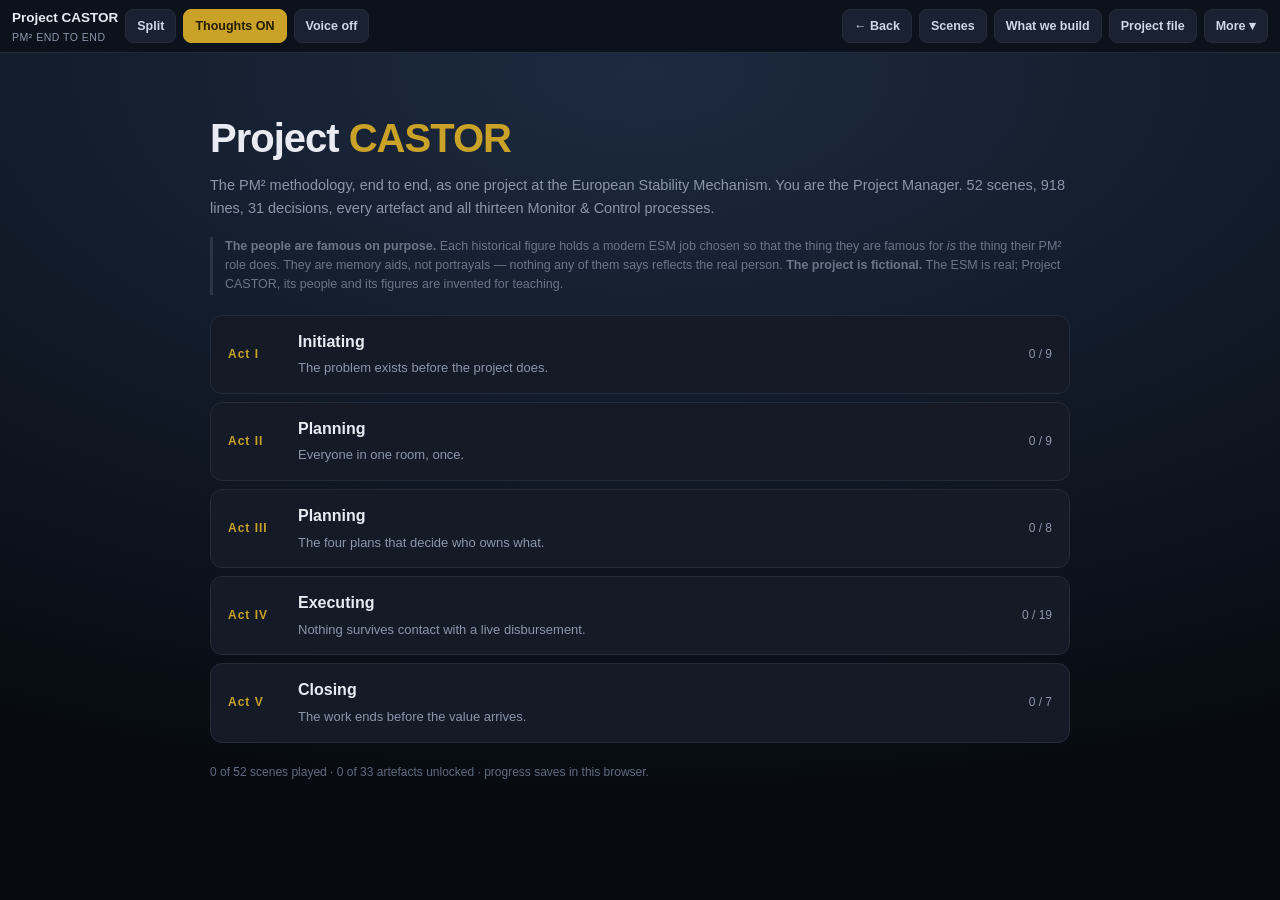
